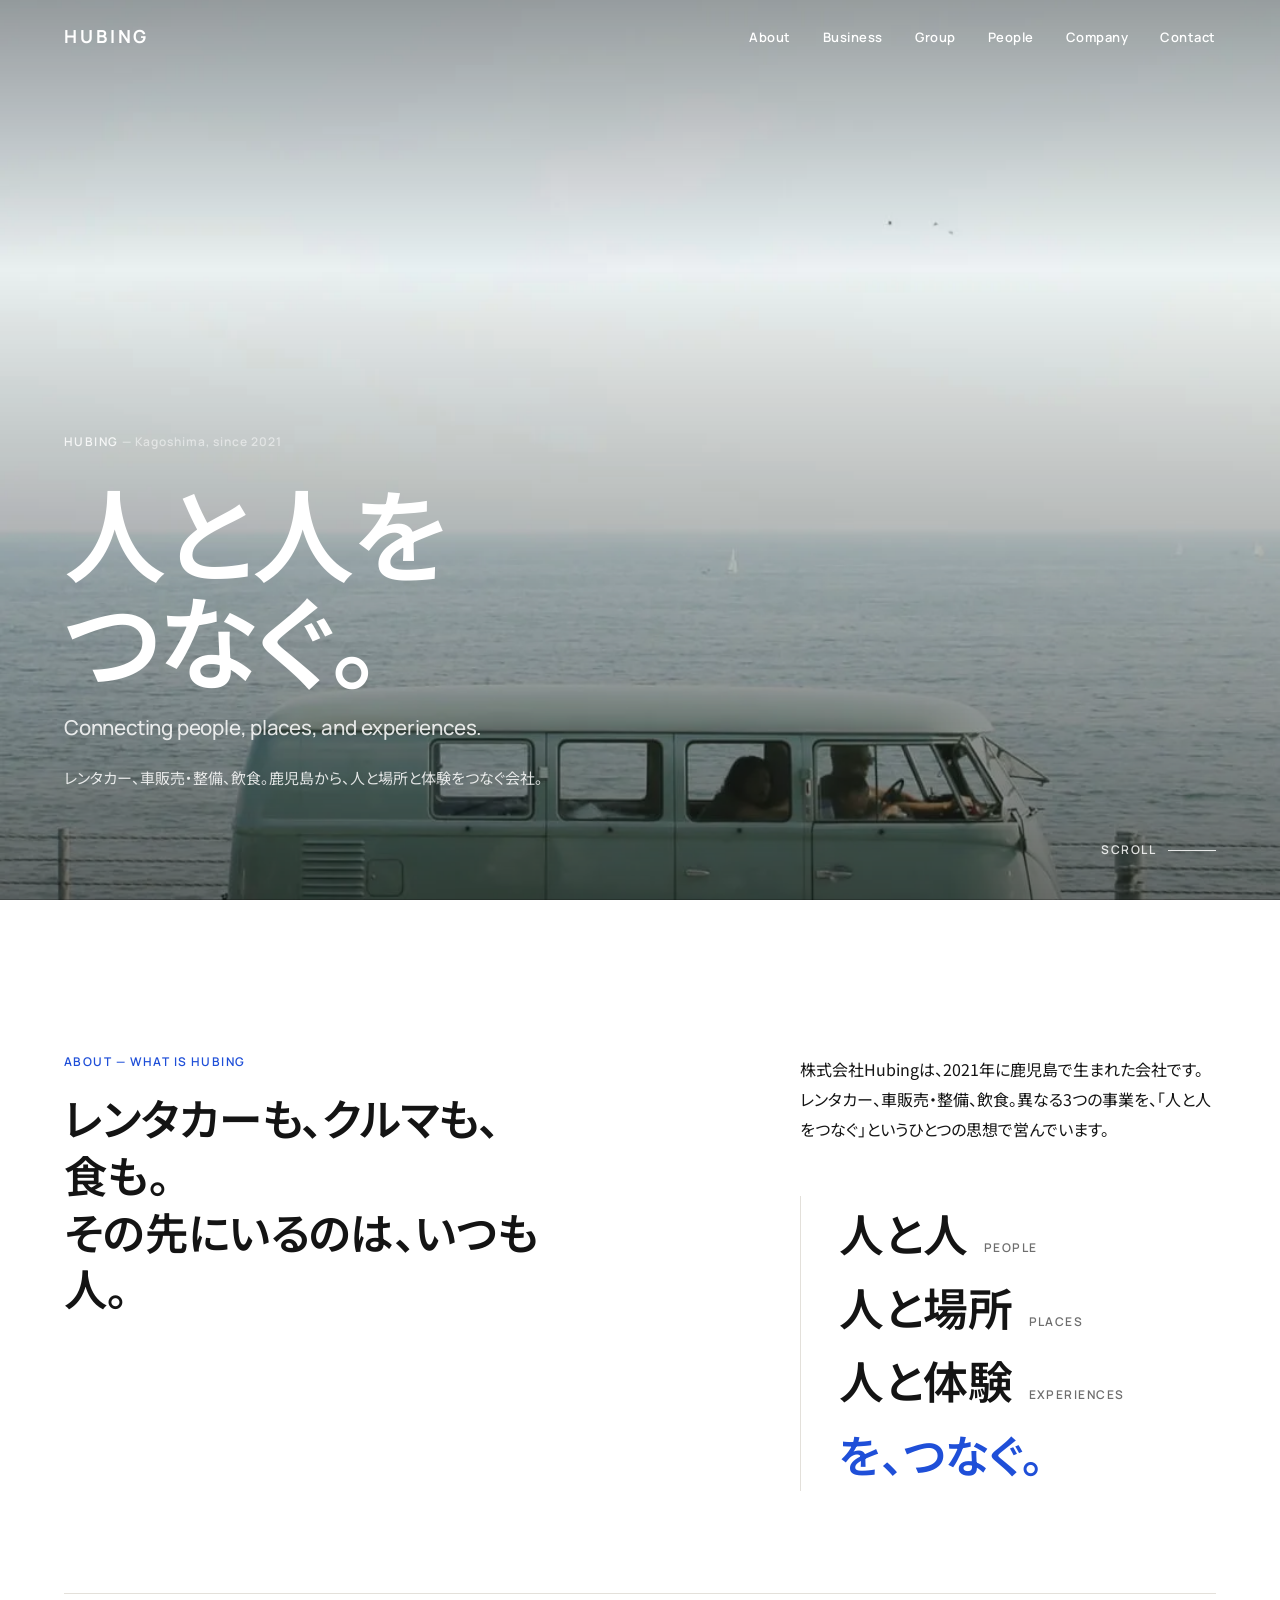
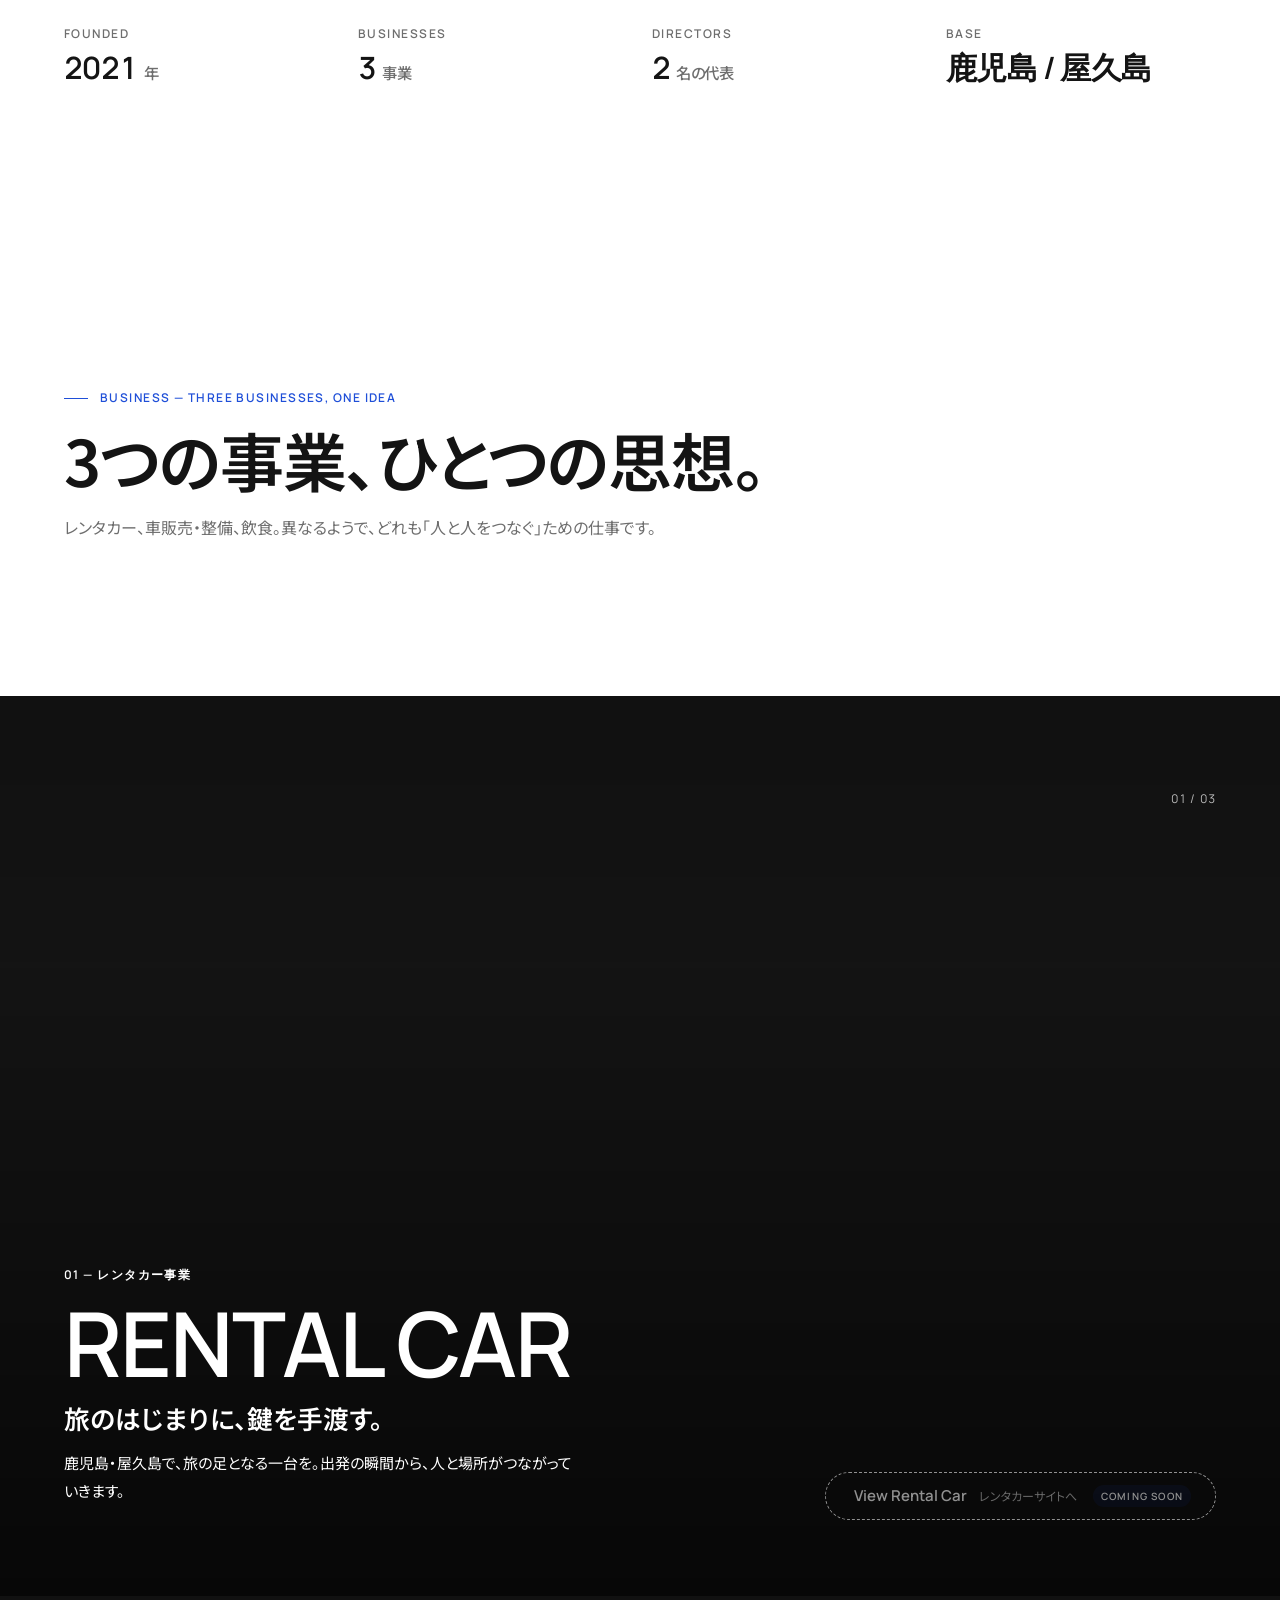
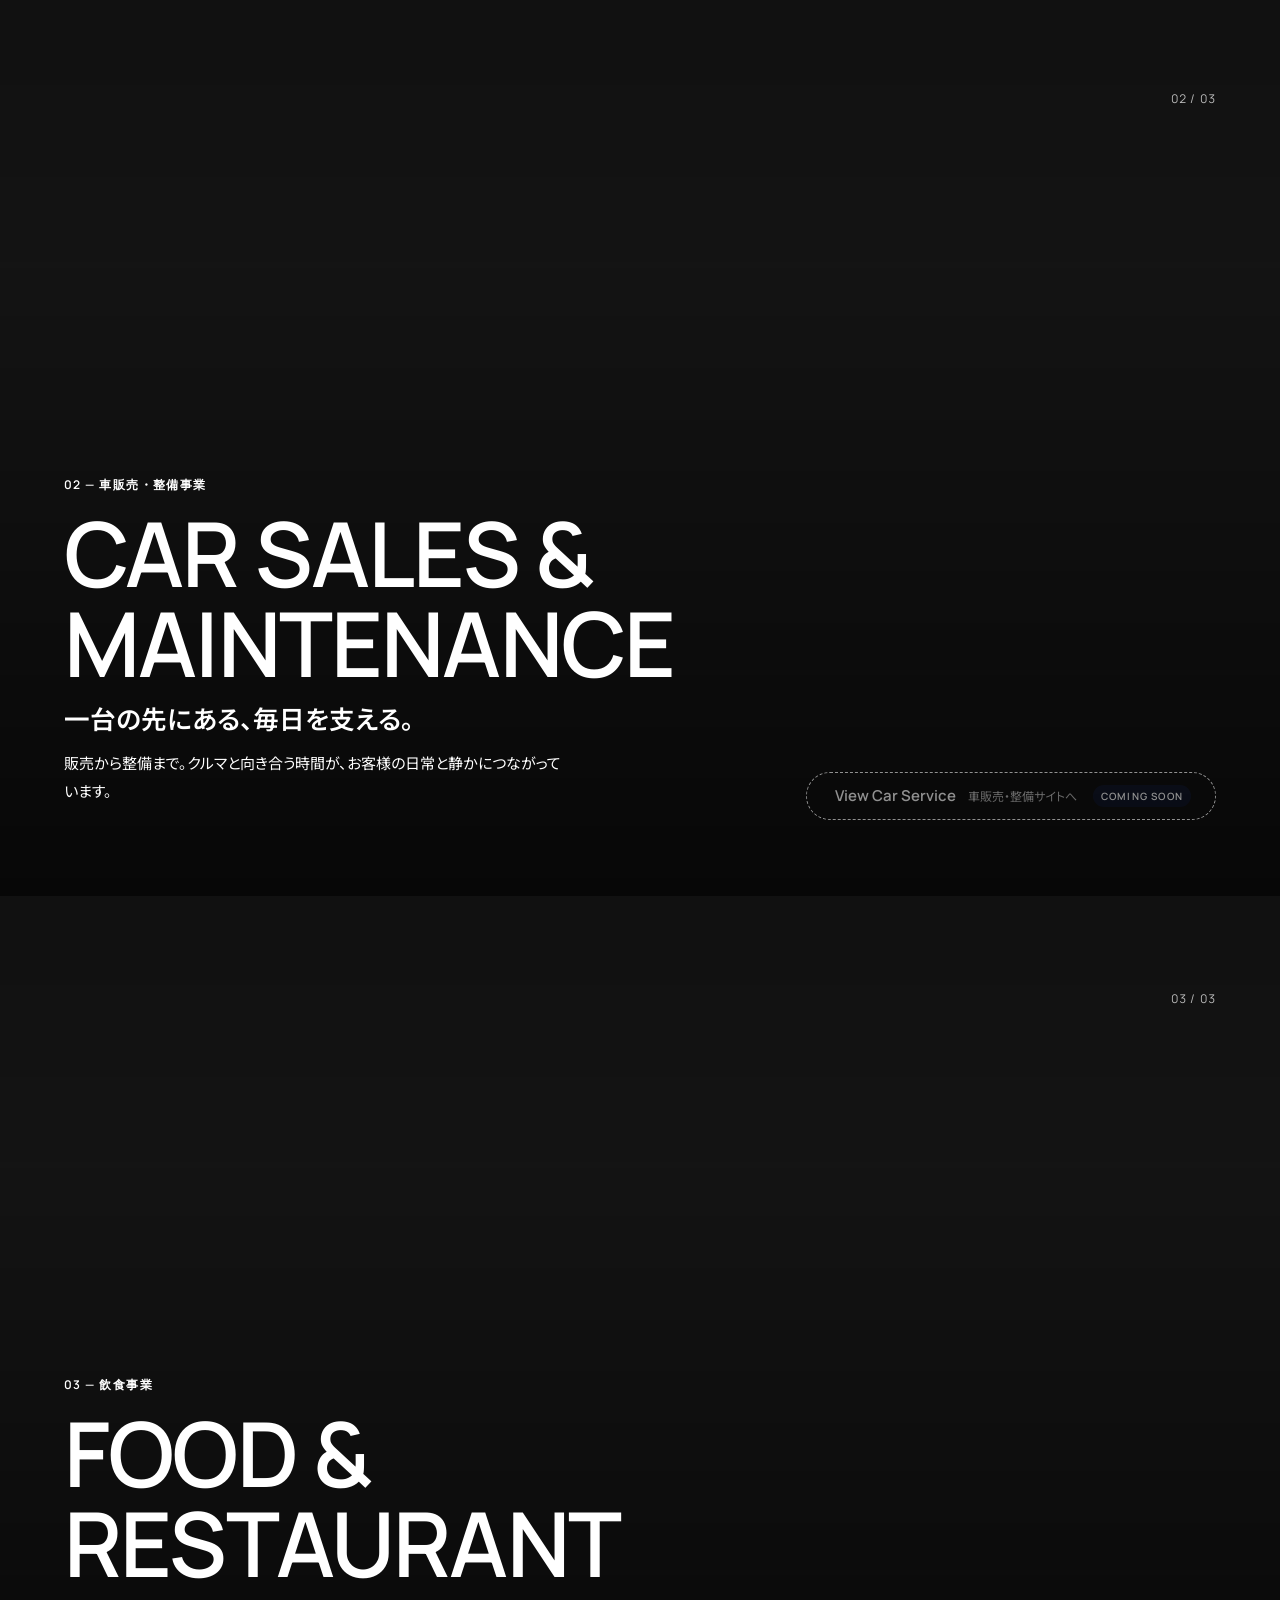
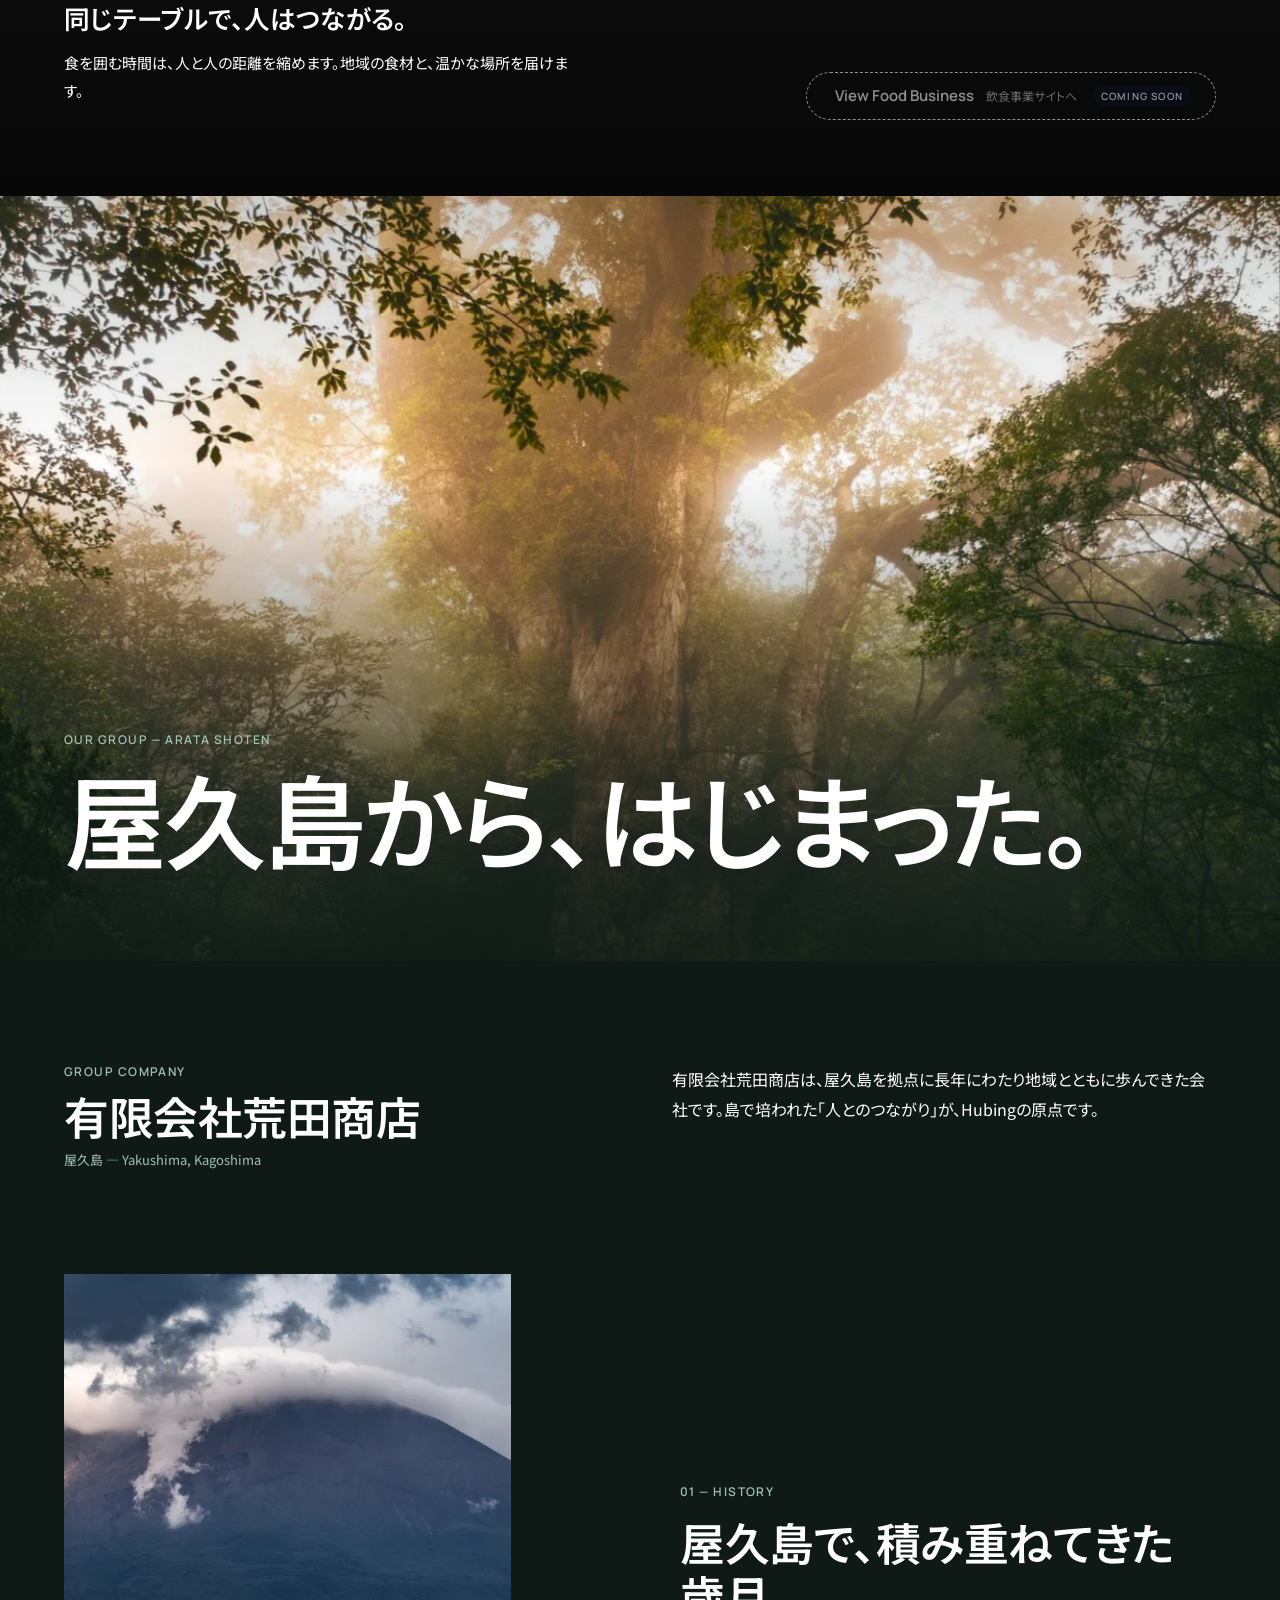
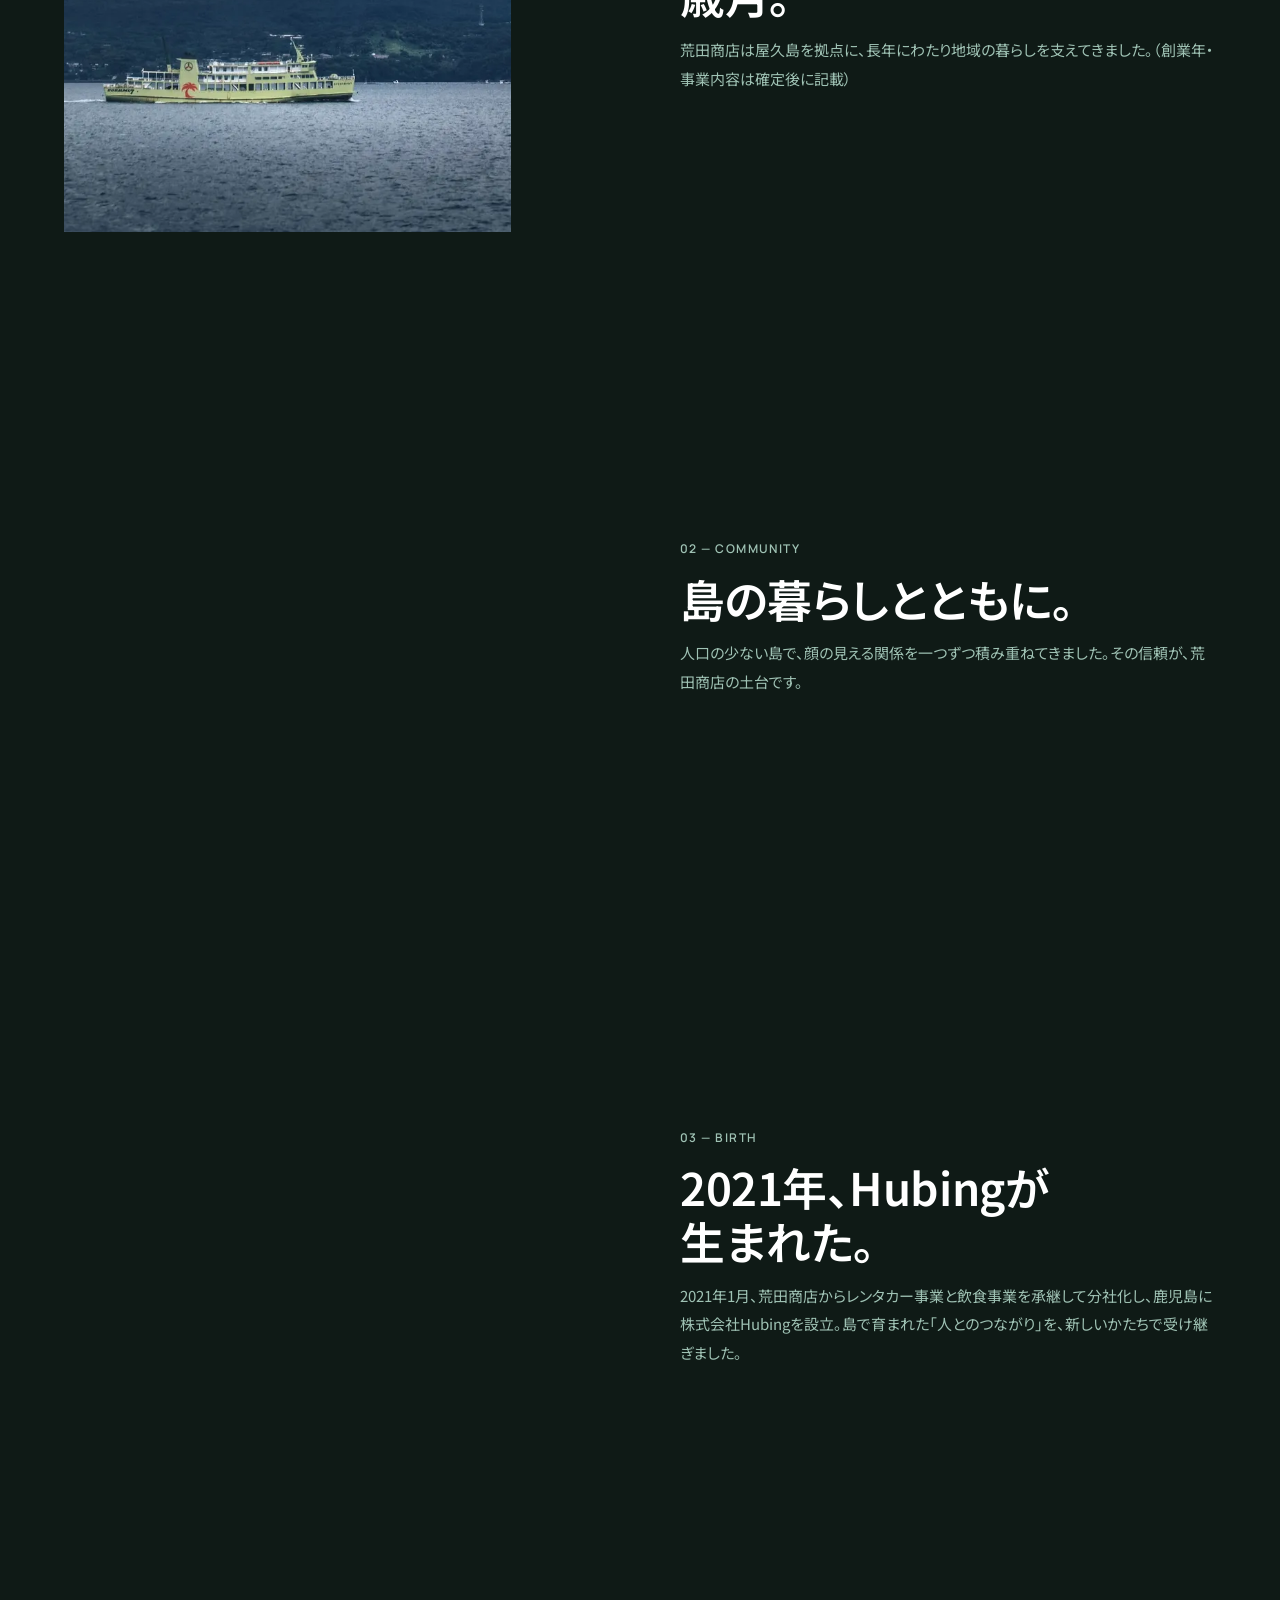
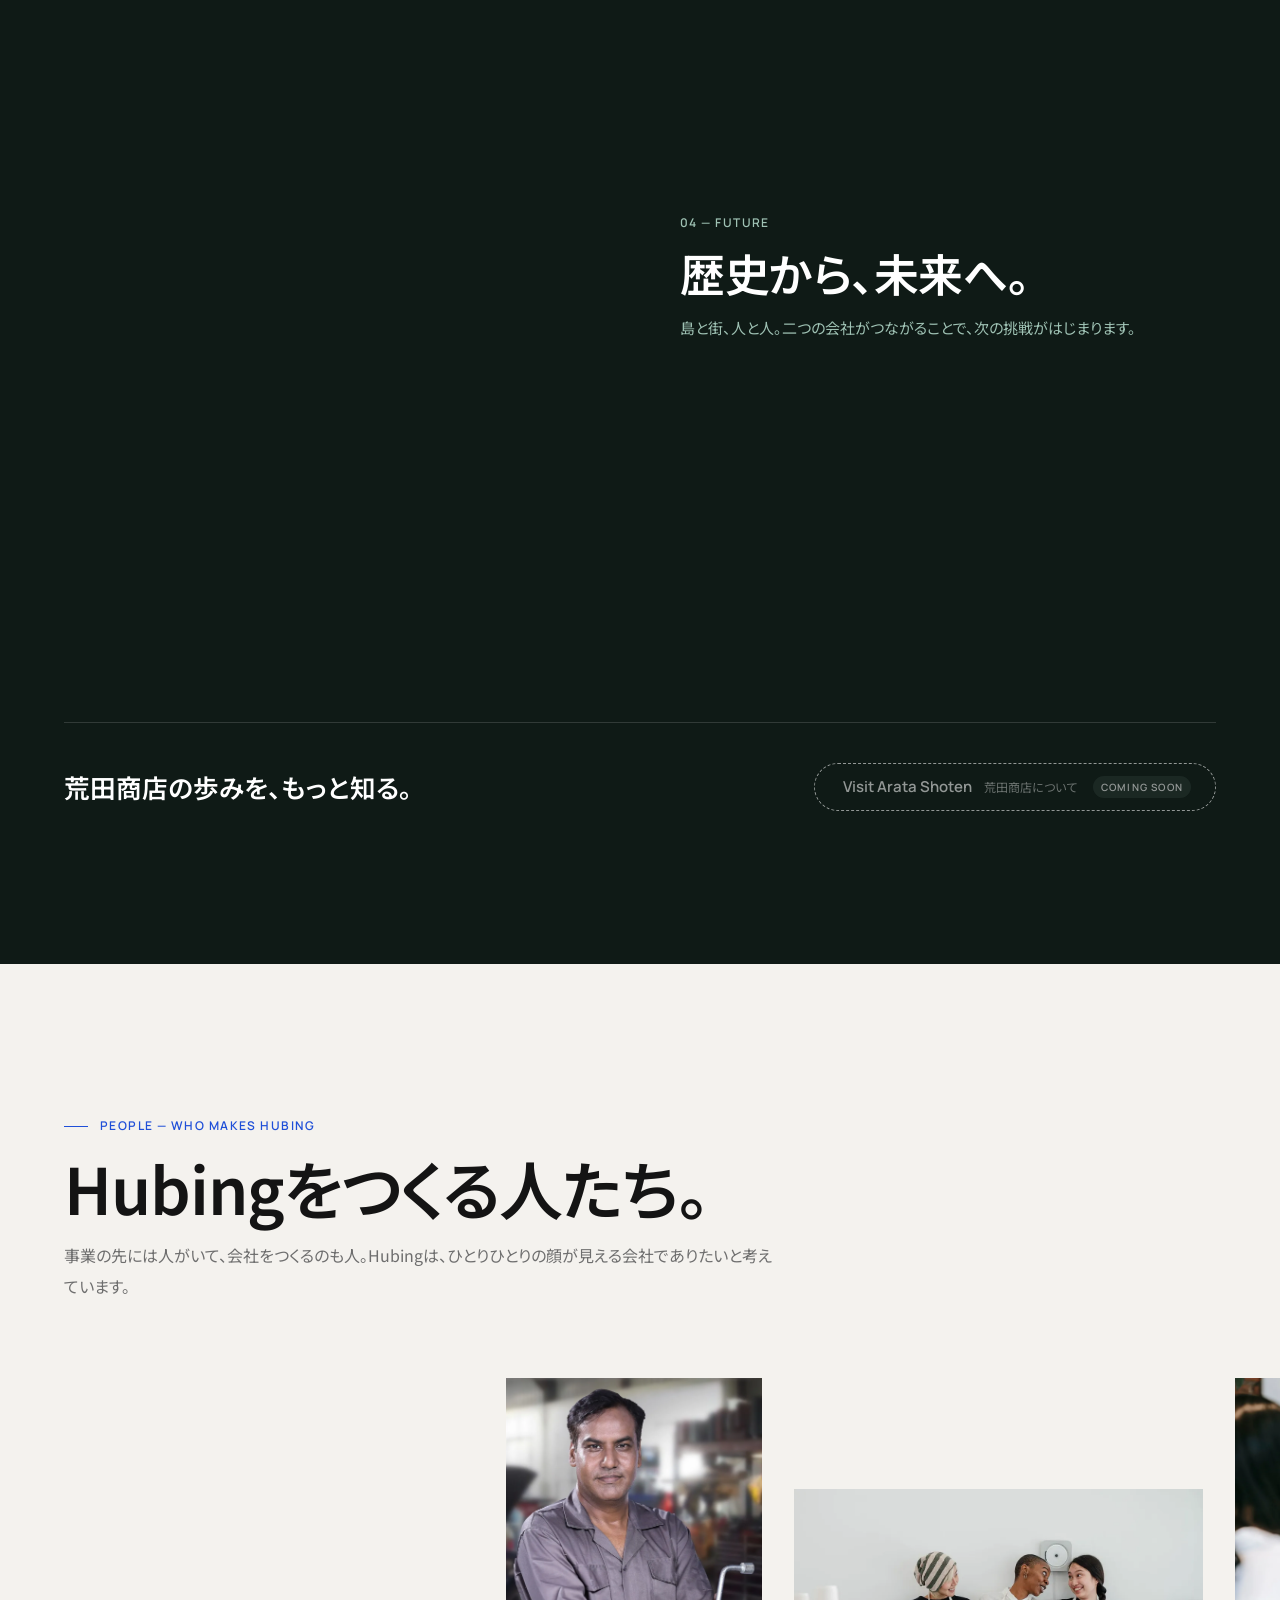
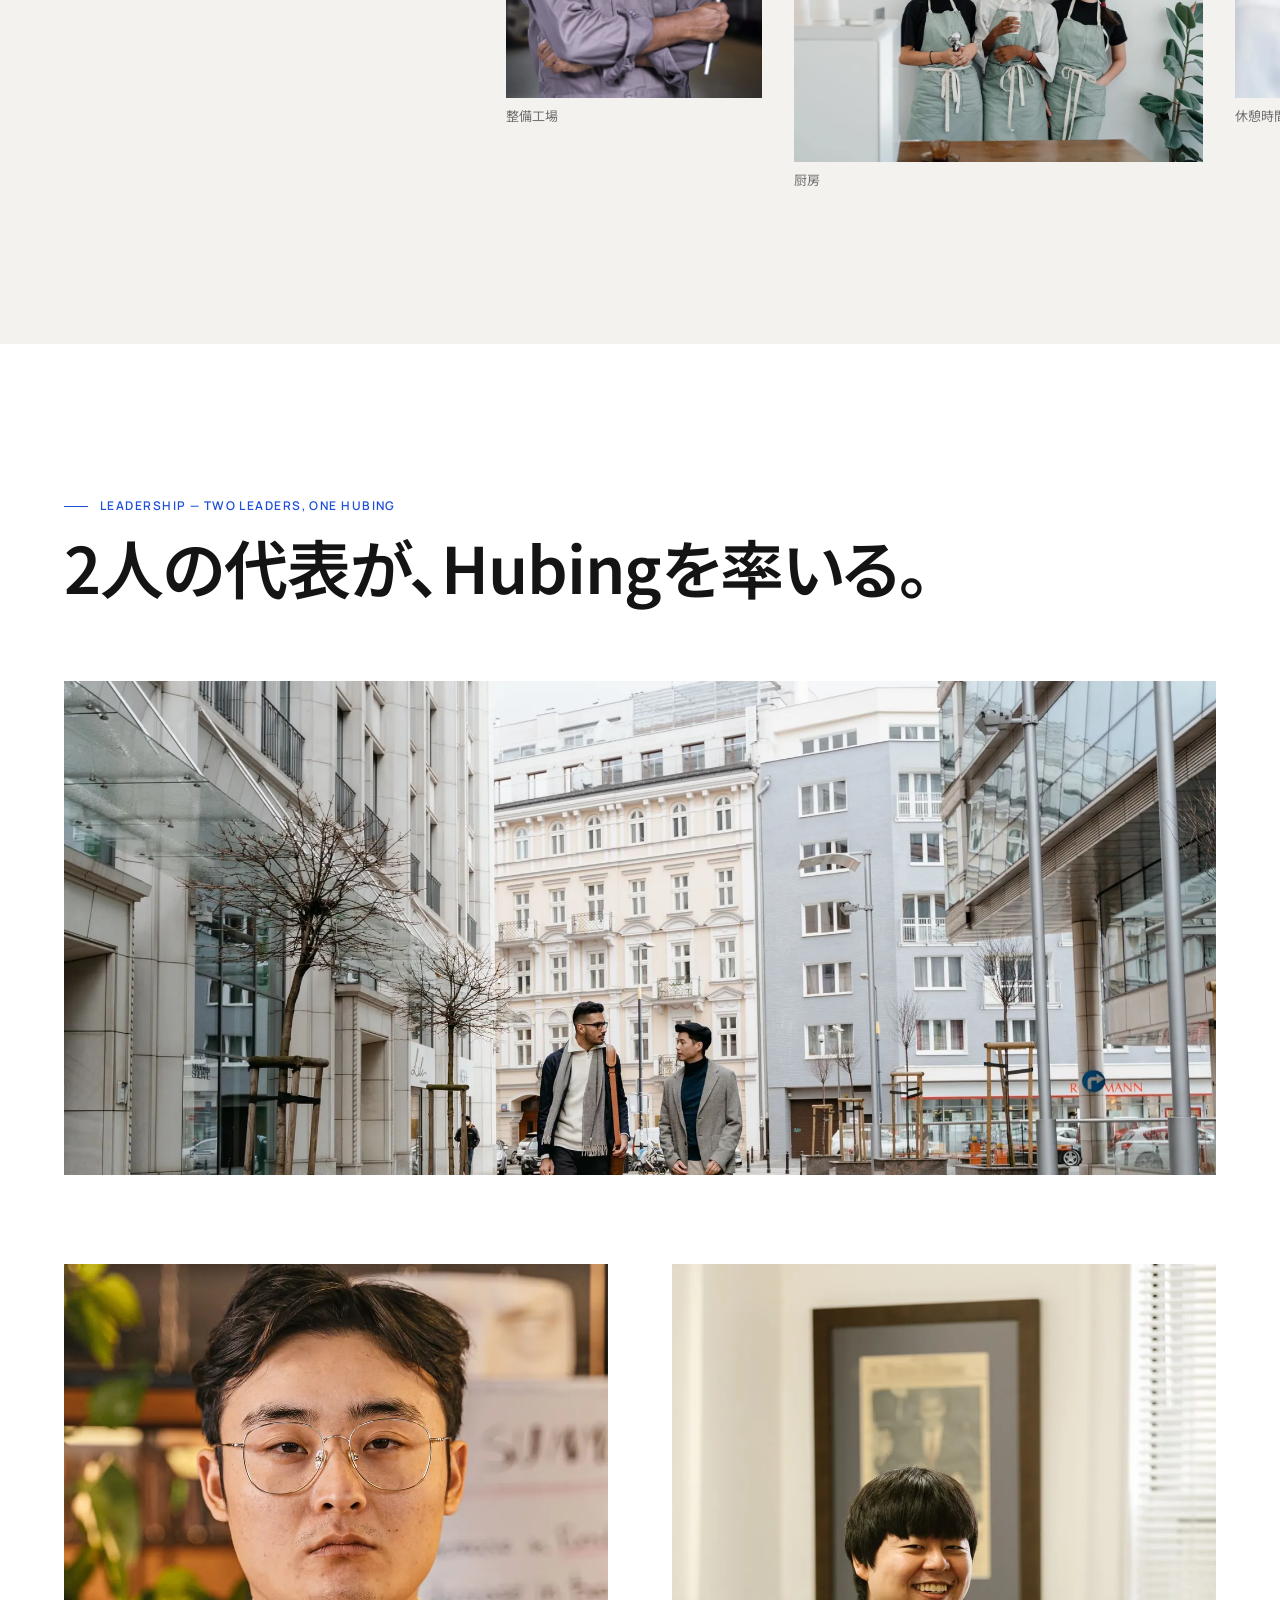
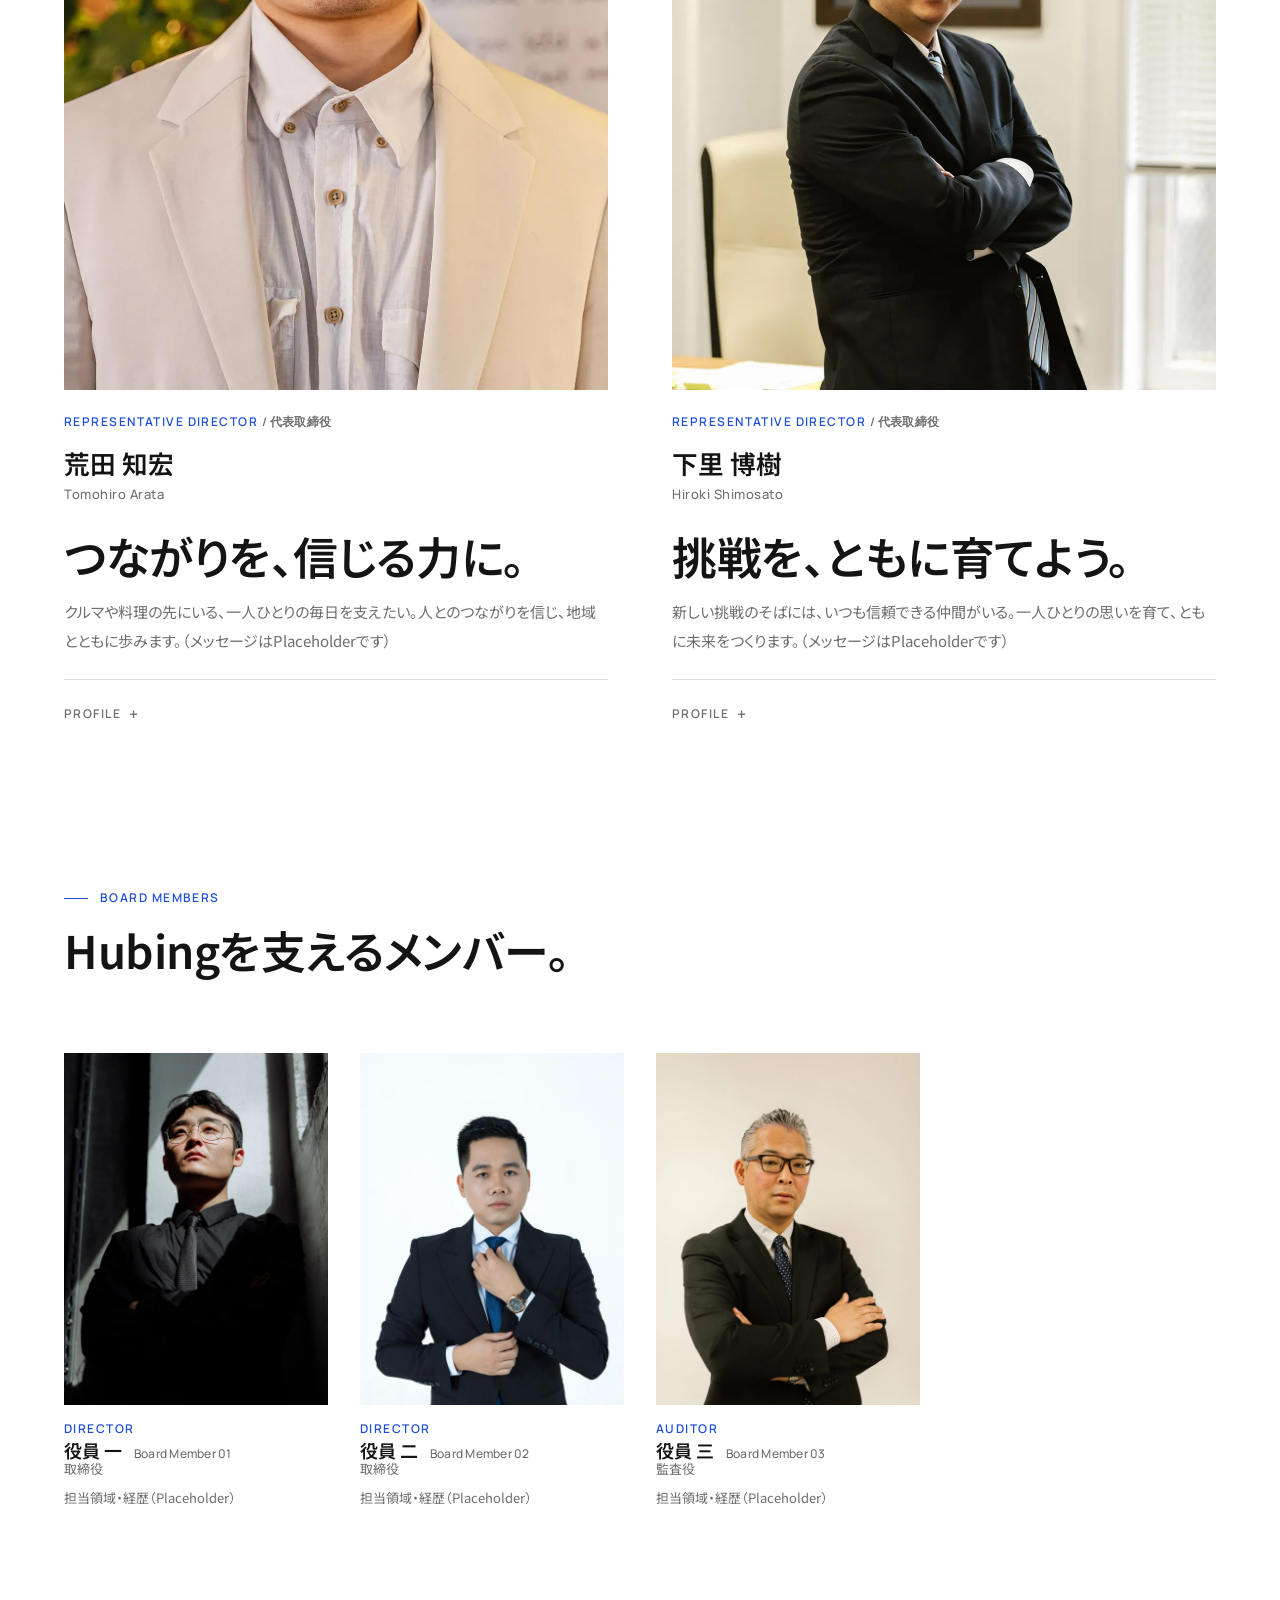
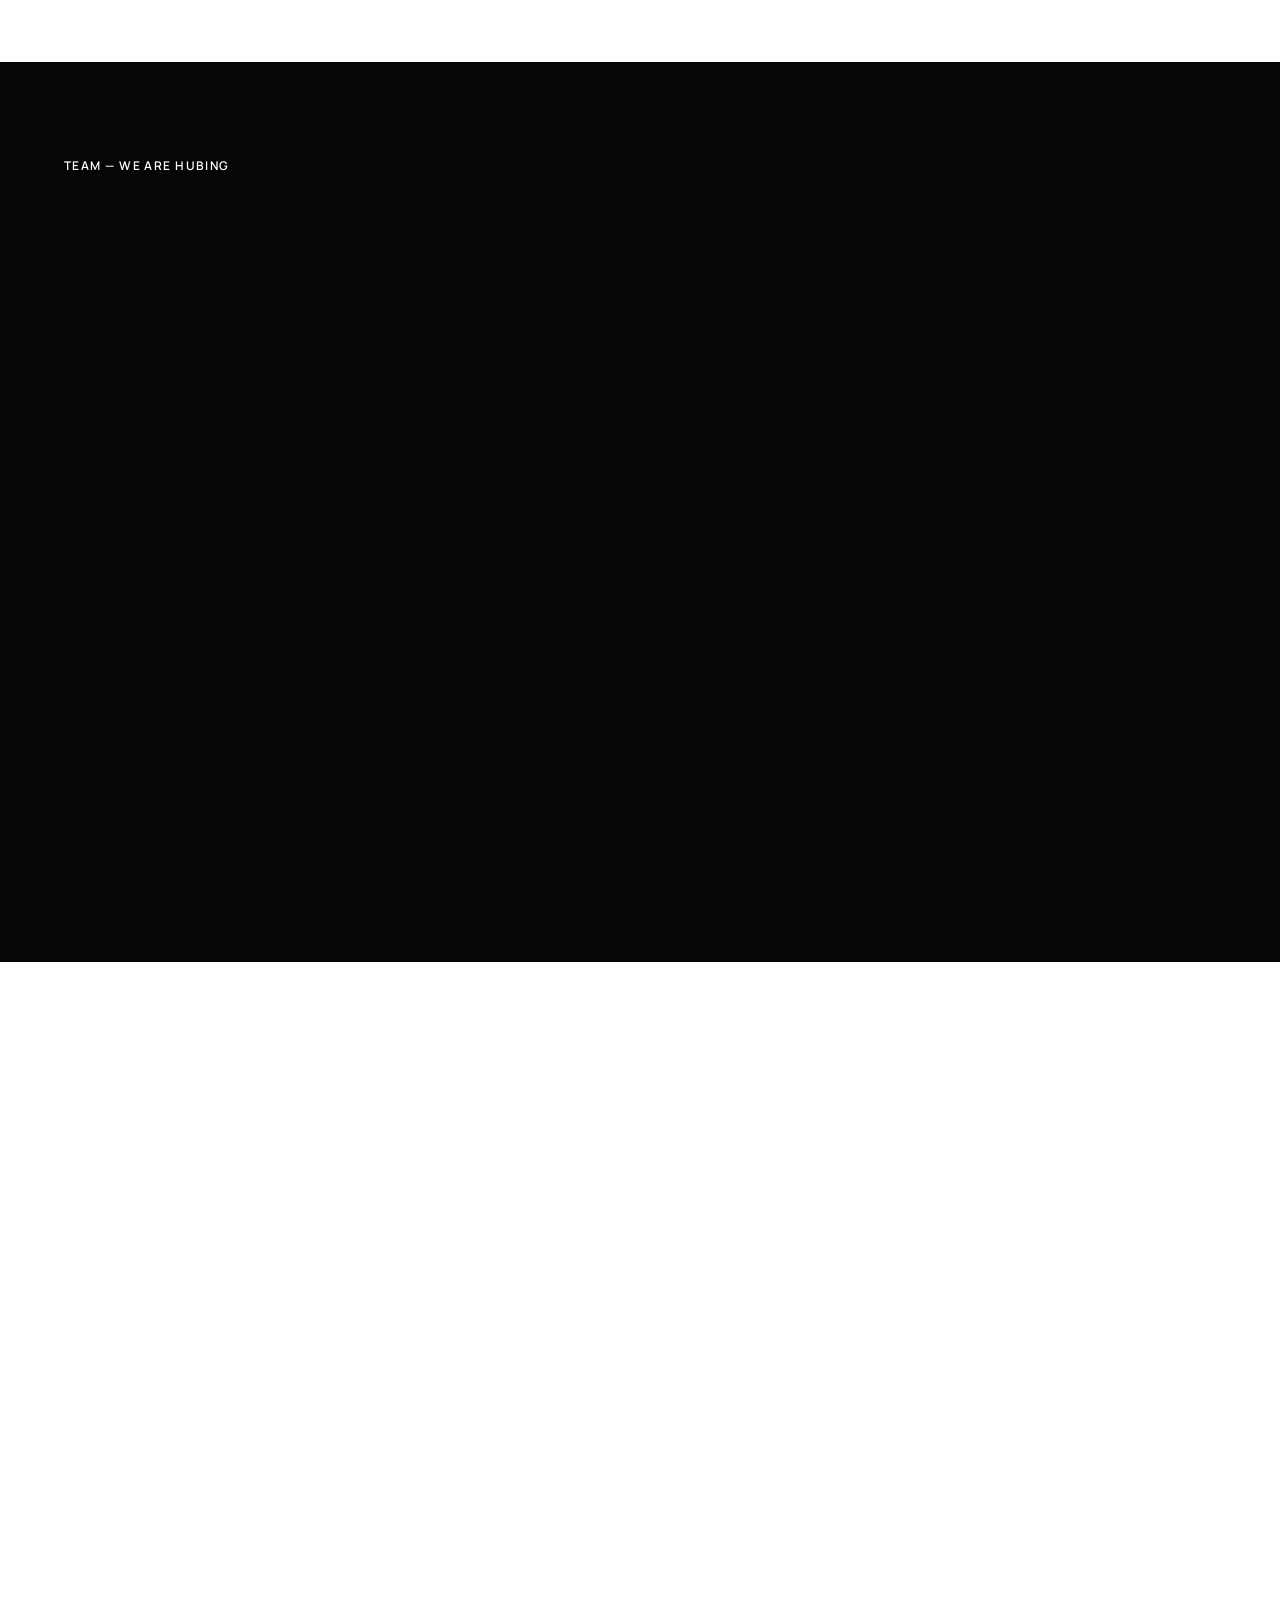
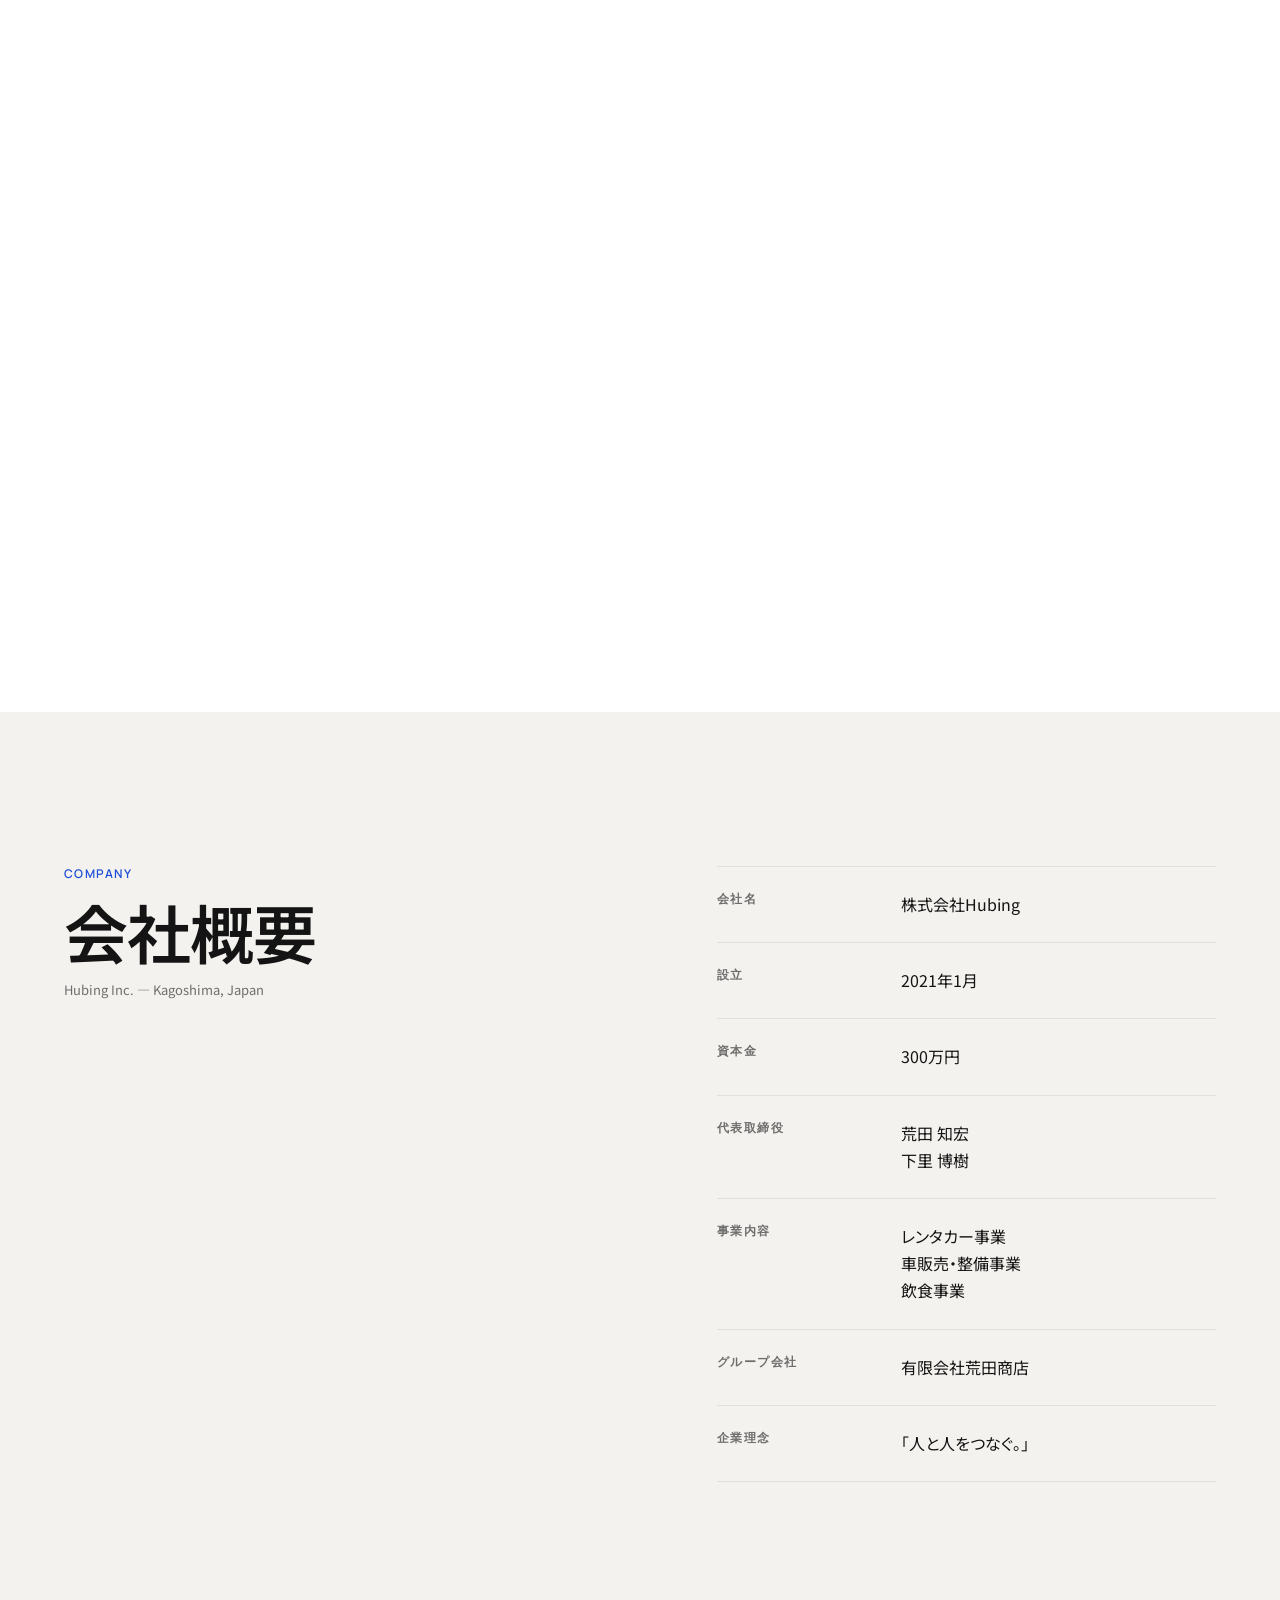
==== index.html @ 8c046caf "Demo build 2026-10-15" ====
<!DOCTYPE html><html lang="ja"> <head><meta charset="utf-8"><meta name="viewport" content="width=device-width, initial-scale=1, viewport-fit=cover"><link rel="preconnect" href="https://fonts.googleapis.com"><link rel="preconnect" href="https://fonts.gstatic.com" crossorigin><link rel="stylesheet" href="https://fonts.googleapis.com/css2?family=Manrope:wght@400..800&family=Noto+Sans+JP:wght@300..700&display=swap"><title>株式会社Hubing｜人と人をつなぐ。レンタカー・車販売・整備・飲食｜鹿児島</title> <meta name="description" content="株式会社Hubingは「人と人をつなぐ。」を理念に、鹿児島でレンタカー事業・車販売・整備事業・飲食事業を展開する会社です。グループ会社に屋久島の有限会社荒田商店。"> <link rel="canonical" href="https://hubing.jp/"> <meta name="robots" content="noindex, nofollow"> <meta property="og:type" content="website"> <meta property="og:site_name" content="株式会社Hubing"> <meta property="og:title" content="株式会社Hubing｜人と人をつなぐ。レンタカー・車販売・整備・飲食｜鹿児島"> <meta property="og:description" content="株式会社Hubingは「人と人をつなぐ。」を理念に、鹿児島でレンタカー事業・車販売・整備事業・飲食事業を展開する会社です。グループ会社に屋久島の有限会社荒田商店。"> <meta property="og:url" content="https://hubing.jp/"> <meta property="og:image" content="https://hubing.jp/og/og-default.jpg"> <meta property="og:image:width" content="1200"> <meta property="og:image:height" content="630"> <meta property="og:locale" content="ja_JP"> <meta name="twitter:card" content="summary_large_image"> <meta name="twitter:title" content="株式会社Hubing｜人と人をつなぐ。レンタカー・車販売・整備・飲食｜鹿児島"> <meta name="twitter:description" content="株式会社Hubingは「人と人をつなぐ。」を理念に、鹿児島でレンタカー事業・車販売・整備事業・飲食事業を展開する会社です。グループ会社に屋久島の有限会社荒田商店。"> <meta name="twitter:image" content="https://hubing.jp/og/og-default.jpg"> <link rel="icon" href="./favicon.svg" type="image/svg+xml"> <link rel="icon" href="./favicon-32.png" type="image/png" sizes="32x32"> <link rel="apple-touch-icon" href="./apple-touch-icon.png"> <meta name="theme-color" content="#141414"><script type="application/ld+json">{"@context":"https://schema.org","@type":"Organization","name":"株式会社Hubing","alternateName":"Hubing Inc.","url":"https://hubing.jp/","logo":"https://hubing.jp/apple-touch-icon.png","image":"https://hubing.jp/og/og-default.jpg","slogan":"人と人をつなぐ。","foundingDate":"2021-01","founder":[{"@type":"Person","name":"荒田 知宏","jobTitle":"代表取締役"},{"@type":"Person","name":"下里 博樹","jobTitle":"代表取締役"}]}</script><script type="application/ld+json">{"@context":"https://schema.org","@type":"WebSite","name":"株式会社Hubing","url":"https://hubing.jp/","inLanguage":"ja"}</script><script>document.documentElement.classList.add('js');</script><link rel="stylesheet" href="./assets/BaseLayout.BBFP4-Il.css"><link rel="stylesheet" href="./assets/index._hzsJ2km.css"></head> <body> <a href="#main" class="skip-link">本文へスキップ</a> <header class="header" data-header data-astro-cid-isef26zo> <div class="header__inner container" data-astro-cid-isef26zo> <a href="#top" class="header__logo t-en" aria-label="株式会社Hubing トップへ" data-astro-cid-isef26zo>HUBING</a> <nav class="header__nav" aria-label="ページ内ナビゲーション" data-astro-cid-isef26zo> <ul class="header__list" data-astro-cid-isef26zo> <li data-astro-cid-isef26zo><a href="#about" class="header__link t-en" data-astro-cid-isef26zo>About</a></li><li data-astro-cid-isef26zo><a href="#business" class="header__link t-en" data-astro-cid-isef26zo>Business</a></li><li data-astro-cid-isef26zo><a href="#group" class="header__link t-en" data-astro-cid-isef26zo>Group</a></li><li data-astro-cid-isef26zo><a href="#people" class="header__link t-en" data-astro-cid-isef26zo>People</a></li><li data-astro-cid-isef26zo><a href="#company" class="header__link t-en" data-astro-cid-isef26zo>Company</a></li><li data-astro-cid-isef26zo><a href="#hub" class="header__link t-en" data-astro-cid-isef26zo>Contact</a></li> </ul> </nav> <button class="header__menu" type="button" data-menu-button aria-expanded="false" aria-controls="mobile-menu" data-astro-cid-isef26zo> <span class="header__menu-label t-en" data-menu-label data-astro-cid-isef26zo>Menu</span> <span class="header__menu-icon" aria-hidden="true" data-astro-cid-isef26zo><i data-astro-cid-isef26zo></i><i data-astro-cid-isef26zo></i></span> </button> </div> </header> <div class="menu" id="mobile-menu" data-menu aria-hidden="true" data-astro-cid-imidouvt> <div class="menu__inner container" data-astro-cid-imidouvt> <nav aria-label="メニュー" data-astro-cid-imidouvt> <ol class="menu__list" data-astro-cid-imidouvt> <li data-astro-cid-imidouvt> <a href="#about" class="menu__link" data-astro-cid-imidouvt> <span class="menu__num t-num" data-astro-cid-imidouvt>01</span> <span class="menu__label t-en" data-astro-cid-imidouvt>About</span> <span class="menu__ja" data-astro-cid-imidouvt>Hubingとは</span> </a> </li><li data-astro-cid-imidouvt> <a href="#business" class="menu__link" data-astro-cid-imidouvt> <span class="menu__num t-num" data-astro-cid-imidouvt>02</span> <span class="menu__label t-en" data-astro-cid-imidouvt>Business</span> <span class="menu__ja" data-astro-cid-imidouvt>事業</span> </a> </li><li data-astro-cid-imidouvt> <a href="#group" class="menu__link" data-astro-cid-imidouvt> <span class="menu__num t-num" data-astro-cid-imidouvt>03</span> <span class="menu__label t-en" data-astro-cid-imidouvt>Group</span> <span class="menu__ja" data-astro-cid-imidouvt>グループ</span> </a> </li><li data-astro-cid-imidouvt> <a href="#people" class="menu__link" data-astro-cid-imidouvt> <span class="menu__num t-num" data-astro-cid-imidouvt>04</span> <span class="menu__label t-en" data-astro-cid-imidouvt>People</span> <span class="menu__ja" data-astro-cid-imidouvt>Hubingをつくる人たち</span> </a> </li><li data-astro-cid-imidouvt> <a href="#company" class="menu__link" data-astro-cid-imidouvt> <span class="menu__num t-num" data-astro-cid-imidouvt>05</span> <span class="menu__label t-en" data-astro-cid-imidouvt>Company</span> <span class="menu__ja" data-astro-cid-imidouvt>会社情報</span> </a> </li><li data-astro-cid-imidouvt> <a href="#hub" class="menu__link" data-astro-cid-imidouvt> <span class="menu__num t-num" data-astro-cid-imidouvt>06</span> <span class="menu__label t-en" data-astro-cid-imidouvt>Contact</span> <span class="menu__ja" data-astro-cid-imidouvt>お問い合わせ</span> </a> </li> </ol> </nav> <div class="menu__sites" data-astro-cid-imidouvt> <p class="t-label" data-astro-cid-imidouvt>Our Sites</p> <ul class="menu__site-list" data-astro-cid-imidouvt> <li data-astro-cid-imidouvt> <span class="menu__site is-soon" data-astro-cid-imidouvt>Rental Car <span class="t-label" data-astro-cid-imidouvt>Coming soon</span></span> </li><li data-astro-cid-imidouvt> <span class="menu__site is-soon" data-astro-cid-imidouvt>Car Sales &amp; Maintenance <span class="t-label" data-astro-cid-imidouvt>Coming soon</span></span> </li><li data-astro-cid-imidouvt> <span class="menu__site is-soon" data-astro-cid-imidouvt>Food &amp; Restaurant <span class="t-label" data-astro-cid-imidouvt>Coming soon</span></span> </li><li data-astro-cid-imidouvt> <span class="menu__site is-soon" data-astro-cid-imidouvt>Arata Shoten <span class="t-label" data-astro-cid-imidouvt>Coming soon</span></span> </li> </ul>  </div> </div> </div> <main id="main">  <section class="hero theme-dark" id="top" data-hero data-header-theme="dark" data-section="01" aria-label="Hubingの世界観" data-astro-cid-yodha2z4> <div class="hero__media" data-hero-media data-astro-cid-yodha2z4> <picture>   <source media="(max-width: 767px)" type="image/webp" srcset="./assets/poster-mobile.VL8s9_vM_Z1NxoUU.webp 1080w" sizes="100vw">   <img src="./assets/poster-desktop.woykEaIs_Z1Eo6yC.webp" srcset="./assets/poster-desktop.woykEaIs_1iPSJH.webp 1080w, ./assets/poster-desktop.woykEaIs_Z4QFfM.webp 2048w" sizes="100vw" width="2560" height="1440" alt="鹿児島の道を走るクルマと人々（Placeholder）" loading="eager" decoding="sync" fetchpriority="high"> </picture>  </div> <div class="hero__shade" aria-hidden="true" data-astro-cid-yodha2z4></div> <div class="hero__content container" data-hero-content data-astro-cid-yodha2z4> <p class="hero__label t-label" data-astro-cid-yodha2z4>HUBING<span class="hero__label-sub" data-astro-cid-yodha2z4> — Kagoshima, since 2021</span></p> <h1 class="hero__title t-display" data-astro-cid-yodha2z4> <span class="hero__line" data-astro-cid-yodha2z4><span class="hero__word" data-astro-cid-yodha2z4>人と人を</span></span><span class="hero__line" data-astro-cid-yodha2z4><span class="hero__word" data-astro-cid-yodha2z4>つなぐ。</span></span> </h1> <p class="hero__sub t-en" data-astro-cid-yodha2z4>Connecting people, places, and experiences.</p> <p class="hero__lead" data-astro-cid-yodha2z4>レンタカー、車販売・整備、飲食。鹿児島から、人と場所と体験をつなぐ会社。</p> </div> <a href="#about" class="hero__scroll t-label" aria-label="次のセクションへスクロール" data-astro-cid-yodha2z4> <span data-astro-cid-yodha2z4>Scroll</span><i aria-hidden="true" data-astro-cid-yodha2z4></i> </a> </section> <section id="about" class="section about" data-section="02" data-astro-cid-5gtlsymu> <div class="container" data-astro-cid-5gtlsymu> <div class="about__grid" data-astro-cid-5gtlsymu> <div class="about__head" data-reveal-group="120" data-astro-cid-5gtlsymu> <p class="t-label" data-reveal data-astro-cid-5gtlsymu>About — What is Hubing</p> <h2 class="about__title" data-reveal data-astro-cid-5gtlsymu>レンタカーも、クルマも、食も。<br data-astro-cid-5gtlsymu>その先にいるのは、いつも人。</h2> </div> <div class="about__body" data-astro-cid-5gtlsymu> <p class="t-lead" data-reveal data-astro-cid-5gtlsymu>
株式会社Hubingは、2021年に鹿児島で生まれた会社です。レンタカー、車販売・整備、飲食。異なる3つの事業を、「人と人をつなぐ」というひとつの思想で営んでいます。
</p> <ul class="about__words" data-reveal-group="150" data-astro-cid-5gtlsymu> <li class="about__word" data-reveal data-astro-cid-5gtlsymu> <span class="about__word-ja t-h2" data-astro-cid-5gtlsymu>人と人</span> <span class="about__word-en t-label" data-astro-cid-5gtlsymu>People</span> </li><li class="about__word" data-reveal data-astro-cid-5gtlsymu> <span class="about__word-ja t-h2" data-astro-cid-5gtlsymu>人と場所</span> <span class="about__word-en t-label" data-astro-cid-5gtlsymu>Places</span> </li><li class="about__word" data-reveal data-astro-cid-5gtlsymu> <span class="about__word-ja t-h2" data-astro-cid-5gtlsymu>人と体験</span> <span class="about__word-en t-label" data-astro-cid-5gtlsymu>Experiences</span> </li> <li class="about__word about__word--last" data-reveal data-astro-cid-5gtlsymu> <span class="about__word-ja t-h2" data-astro-cid-5gtlsymu>を、つなぐ。</span> </li> </ul> </div> </div> <ul class="about__facts" data-reveal-group="80" data-astro-cid-5gtlsymu> <li class="about__fact" data-reveal data-astro-cid-5gtlsymu> <span class="t-label about__fact-label" data-astro-cid-5gtlsymu>Founded</span> <span class="about__fact-value" data-astro-cid-5gtlsymu><span class="t-num" data-astro-cid-5gtlsymu>2021</span><span class="about__fact-unit" data-astro-cid-5gtlsymu>年</span></span> </li><li class="about__fact" data-reveal data-astro-cid-5gtlsymu> <span class="t-label about__fact-label" data-astro-cid-5gtlsymu>Businesses</span> <span class="about__fact-value" data-astro-cid-5gtlsymu><span class="t-num" data-astro-cid-5gtlsymu>3</span><span class="about__fact-unit" data-astro-cid-5gtlsymu>事業</span></span> </li><li class="about__fact" data-reveal data-astro-cid-5gtlsymu> <span class="t-label about__fact-label" data-astro-cid-5gtlsymu>Directors</span> <span class="about__fact-value" data-astro-cid-5gtlsymu><span class="t-num" data-astro-cid-5gtlsymu>2</span><span class="about__fact-unit" data-astro-cid-5gtlsymu>名の代表</span></span> </li><li class="about__fact" data-reveal data-astro-cid-5gtlsymu> <span class="t-label about__fact-label" data-astro-cid-5gtlsymu>Base</span> <span class="about__fact-value" data-astro-cid-5gtlsymu><span class="t-num" data-astro-cid-5gtlsymu>鹿児島 / 屋久島</span></span> </li> </ul> </div> </section> <section id="business" class="section section--flush business" data-section="03" data-astro-cid-o5c6obni> <div class="container business__intro" data-astro-cid-o5c6obni> <div class="section-head is-left" data-reveal-group="120" data-astro-cid-6j3riaey> <p class="t-label" data-reveal data-astro-cid-6j3riaey>BUSINESS — Three businesses, one idea</p> <h2 class="t-h1" data-reveal data-astro-cid-6j3riaey>3つの事業、ひとつの思想。</h2> <p class="t-lead t-muted" data-reveal data-astro-cid-6j3riaey>レンタカー、車販売・整備、飲食。異なるようで、どれも「人と人をつなぐ」ための仕事です。</p> </div> </div> <div class="stack" data-astro-cid-o5c6obni> <article class="panel theme-dark" data-business-panel data-header-theme="dark" id="business-rental" data-astro-cid-o5c6obni> <div class="panel__media" data-panel-media data-astro-cid-o5c6obni> <div class="panel__zoom" data-scale-in data-astro-cid-o5c6obni> <picture>   <source media="(max-width: 767px)" type="image/webp" srcset="./assets/rental-portrait.Bgi_Uyg4_1GYyEX.webp 1080w, ./assets/rental-portrait.Bgi_Uyg4_Z8n7p8.webp 1200w" sizes="100vw">   <img src="./assets/rental-landscape.BBapgPVi_Z2bXzgx.webp" srcset="./assets/rental-landscape.BBapgPVi_Z17VjBD.webp 1080w, ./assets/rental-landscape.BBapgPVi_Z1ndkKF.webp 2048w" sizes="100vw" width="2400" height="1350" alt="レンタカーの鍵を手渡すスタッフ（Placeholder）" loading="lazy" decoding="async" fetchpriority="auto"> </picture> </div> </div> <div class="panel__shade" data-panel-shade aria-hidden="true" data-astro-cid-o5c6obni></div> <div class="panel__gradient" aria-hidden="true" data-astro-cid-o5c6obni></div>  <p class="panel__index t-num" aria-hidden="true" data-astro-cid-o5c6obni>01 / 03</p> <div class="panel__content container" data-reveal-group="100" data-astro-cid-o5c6obni> <p class="t-label panel__label" data-reveal data-astro-cid-o5c6obni>01 — レンタカー事業</p> <h3 class="panel__title t-en" data-reveal data-astro-cid-o5c6obni>RENTAL CAR</h3> <p class="panel__headline t-h3" data-reveal data-astro-cid-o5c6obni>旅のはじまりに、鍵を手渡す。</p> <p class="panel__body" data-reveal data-astro-cid-o5c6obni>鹿児島・屋久島で、旅の足となる一台を。出発の瞬間から、人と場所がつながっていきます。</p> <div class="panel__cta" data-reveal data-astro-cid-o5c6obni> <span aria-disabled="true" data-astro-cid-j6ocf6pu="true" class="btn btn--outline is-disabled"> <span class="btn__label t-en" data-astro-cid-j6ocf6pu>View Rental Car</span> <span class="btn__ja" data-astro-cid-j6ocf6pu>レンタカーサイトへ</span><span class="btn__arrow" aria-hidden="true" data-astro-cid-j6ocf6pu>↗</span> <span class="btn__soon t-label" data-astro-cid-j6ocf6pu>Coming soon</span></span> </div> </div> </article><article class="panel theme-dark" data-business-panel data-header-theme="dark" id="business-car-service" data-astro-cid-o5c6obni> <div class="panel__media" data-panel-media data-astro-cid-o5c6obni> <div class="panel__zoom" data-scale-in data-astro-cid-o5c6obni> <picture>   <source media="(max-width: 767px)" type="image/webp" srcset="./assets/car-service-portrait.Dt4mxPyx_ZrioSH.webp 1080w, ./assets/car-service-portrait.Dt4mxPyx_Z2rsWtv.webp 1200w" sizes="100vw">   <img src="./assets/car-service-landscape.C7lh86mr_Z1Ey8Il.webp" srcset="./assets/car-service-landscape.C7lh86mr_ZuGwS4.webp 1080w, ./assets/car-service-landscape.C7lh86mr_155ODw.webp 2048w" sizes="100vw" width="2400" height="1350" alt="整備工場で作業するスタッフ（Placeholder）" loading="lazy" decoding="async" fetchpriority="auto"> </picture> </div> </div> <div class="panel__shade" data-panel-shade aria-hidden="true" data-astro-cid-o5c6obni></div> <div class="panel__gradient" aria-hidden="true" data-astro-cid-o5c6obni></div>  <p class="panel__index t-num" aria-hidden="true" data-astro-cid-o5c6obni>02 / 03</p> <div class="panel__content container" data-reveal-group="100" data-astro-cid-o5c6obni> <p class="t-label panel__label" data-reveal data-astro-cid-o5c6obni>02 — 車販売・整備事業</p> <h3 class="panel__title t-en" data-reveal data-astro-cid-o5c6obni>CAR SALES &amp; MAINTENANCE</h3> <p class="panel__headline t-h3" data-reveal data-astro-cid-o5c6obni>一台の先にある、毎日を支える。</p> <p class="panel__body" data-reveal data-astro-cid-o5c6obni>販売から整備まで。クルマと向き合う時間が、お客様の日常と静かにつながっています。</p> <div class="panel__cta" data-reveal data-astro-cid-o5c6obni> <span aria-disabled="true" data-astro-cid-j6ocf6pu="true" class="btn btn--outline is-disabled"> <span class="btn__label t-en" data-astro-cid-j6ocf6pu>View Car Service</span> <span class="btn__ja" data-astro-cid-j6ocf6pu>車販売・整備サイトへ</span><span class="btn__arrow" aria-hidden="true" data-astro-cid-j6ocf6pu>↗</span> <span class="btn__soon t-label" data-astro-cid-j6ocf6pu>Coming soon</span></span> </div> </div> </article><article class="panel theme-dark" data-business-panel data-header-theme="dark" id="business-food" data-astro-cid-o5c6obni> <div class="panel__media" data-panel-media data-astro-cid-o5c6obni> <div class="panel__zoom" data-scale-in data-astro-cid-o5c6obni> <picture>   <source media="(max-width: 767px)" type="image/webp" srcset="./assets/food-portrait.C2qkL8m-_ZTB2nu.webp 1080w, ./assets/food-portrait.C2qkL8m-_t1ub7.webp 1200w" sizes="100vw">   <img src="./assets/food-landscape.Dvf4pzSr_Z1z6MU6.webp" srcset="./assets/food-landscape.Dvf4pzSr_Z1J8rv.webp 1080w, ./assets/food-landscape.Dvf4pzSr_Z1prHs0.webp 2048w" sizes="100vw" width="2400" height="1350" alt="カウンター越しに料理を渡す笑顔（Placeholder）" loading="lazy" decoding="async" fetchpriority="auto"> </picture> </div> </div> <div class="panel__shade" data-panel-shade aria-hidden="true" data-astro-cid-o5c6obni></div> <div class="panel__gradient" aria-hidden="true" data-astro-cid-o5c6obni></div>  <p class="panel__index t-num" aria-hidden="true" data-astro-cid-o5c6obni>03 / 03</p> <div class="panel__content container" data-reveal-group="100" data-astro-cid-o5c6obni> <p class="t-label panel__label" data-reveal data-astro-cid-o5c6obni>03 — 飲食事業</p> <h3 class="panel__title t-en" data-reveal data-astro-cid-o5c6obni>FOOD &amp; RESTAURANT</h3> <p class="panel__headline t-h3" data-reveal data-astro-cid-o5c6obni>同じテーブルで、人はつながる。</p> <p class="panel__body" data-reveal data-astro-cid-o5c6obni>食を囲む時間は、人と人の距離を縮めます。地域の食材と、温かな場所を届けます。</p> <div class="panel__cta" data-reveal data-astro-cid-o5c6obni> <span aria-disabled="true" data-astro-cid-j6ocf6pu="true" class="btn btn--outline is-disabled"> <span class="btn__label t-en" data-astro-cid-j6ocf6pu>View Food Business</span> <span class="btn__ja" data-astro-cid-j6ocf6pu>飲食事業サイトへ</span><span class="btn__arrow" aria-hidden="true" data-astro-cid-j6ocf6pu>↗</span> <span class="btn__soon t-label" data-astro-cid-j6ocf6pu>Coming soon</span></span> </div> </div> </article> </div> </section> <section id="group" class="section section--flush theme-green group" data-section="04" data-astro-cid-vgqvhazx> <div class="group__hero" data-group-hero data-header-theme="dark" data-astro-cid-vgqvhazx> <div class="group__hero-media" data-parallax data-astro-cid-vgqvhazx>  <picture> <source srcset="./assets/yakushima-wide.CUGR0n9W_1nS3yz.webp 1080w, ./assets/yakushima-wide.CUGR0n9W_2aA3vN.webp 2048w" type="image/webp" sizes="100vw">  <img src="./assets/yakushima-wide.CUGR0n9W_1iQrLp.webp" srcset="./assets/yakushima-wide.CUGR0n9W_1nS3yz.webp 1080w, ./assets/yakushima-wide.CUGR0n9W_2aA3vN.webp 2048w" alt="屋久島の森と海（Placeholder）" sizes="100vw" loading="lazy" decoding="async" fetchpriority="auto" width="2560" height="1100"> </picture> </div> <div class="group__hero-shade" aria-hidden="true" data-astro-cid-vgqvhazx></div> <div class="group__hero-content container" data-reveal-group="120" data-astro-cid-vgqvhazx> <p class="t-label" data-reveal data-astro-cid-vgqvhazx>OUR GROUP — ARATA SHOTEN</p> <h2 class="t-display" data-reveal data-astro-cid-vgqvhazx>屋久島から、はじまった。</h2> </div> </div> <div class="container group__body" data-astro-cid-vgqvhazx> <div class="group__intro" data-astro-cid-vgqvhazx> <div class="group__intro-name" data-reveal-group="100" data-astro-cid-vgqvhazx> <p class="t-label" data-reveal data-astro-cid-vgqvhazx>Group Company</p> <p class="t-h2" data-reveal data-astro-cid-vgqvhazx>有限会社荒田商店</p> <p class="t-caption" data-reveal data-astro-cid-vgqvhazx>屋久島 — Yakushima, Kagoshima</p> </div> <p class="t-lead group__intro-text" data-reveal data-astro-cid-vgqvhazx>有限会社荒田商店は、屋久島を拠点に長年にわたり地域とともに歩んできた会社です。島で培われた「人とのつながり」が、Hubingの原点です。</p> </div> <div class="story" data-astro-cid-vgqvhazx> <div class="story__media" aria-hidden="true" data-astro-cid-vgqvhazx> <div class="story__sticky" data-astro-cid-vgqvhazx> <div class="story__image" data-story-image="0" data-astro-cid-vgqvhazx>  <picture> <source srcset="./assets/story-history.CgAmVCVR_Z2dY0Tm.webp 1080w, ./assets/story-history.CgAmVCVR_Z26jgsh.webp 1600w" type="image/webp" sizes="(min-width: 1024px) 40vw, 100vw">  <img src="./assets/story-history.CgAmVCVR_Z26jgsh.webp" srcset="./assets/story-history.CgAmVCVR_Z2dY0Tm.webp 1080w, ./assets/story-history.CgAmVCVR_Z26jgsh.webp 1600w" alt sizes="(min-width: 1024px) 40vw, 100vw" loading="lazy" decoding="async" fetchpriority="auto" width="1600" height="1200"> </picture> </div><div class="story__image" data-story-image="1" data-astro-cid-vgqvhazx>  <picture> <source srcset="./assets/story-community.BJlO9Awa_ZFE8B9.webp 1080w, ./assets/story-community.BJlO9Awa_Z28DCm2.webp 1600w" type="image/webp" sizes="(min-width: 1024px) 40vw, 100vw">  <img src="./assets/story-community.BJlO9Awa_Z28DCm2.webp" srcset="./assets/story-community.BJlO9Awa_ZFE8B9.webp 1080w, ./assets/story-community.BJlO9Awa_Z28DCm2.webp 1600w" alt sizes="(min-width: 1024px) 40vw, 100vw" loading="lazy" decoding="async" fetchpriority="auto" width="1600" height="1200"> </picture> </div><div class="story__image" data-story-image="2" data-astro-cid-vgqvhazx>  <picture> <source srcset="./assets/story-birth.BtY4Lhao_5gmoS.webp 1080w, ./assets/story-birth.BtY4Lhao_1hyk5A.webp 1600w" type="image/webp" sizes="(min-width: 1024px) 40vw, 100vw">  <img src="./assets/story-birth.BtY4Lhao_1hyk5A.webp" srcset="./assets/story-birth.BtY4Lhao_5gmoS.webp 1080w, ./assets/story-birth.BtY4Lhao_1hyk5A.webp 1600w" alt sizes="(min-width: 1024px) 40vw, 100vw" loading="lazy" decoding="async" fetchpriority="auto" width="1600" height="1200"> </picture> </div><div class="story__image" data-story-image="3" data-astro-cid-vgqvhazx>  <picture> <source srcset="./assets/story-future.-4wxQEvw_21AVON.webp 1080w, ./assets/story-future.-4wxQEvw_DJIXs.webp 1600w" type="image/webp" sizes="(min-width: 1024px) 40vw, 100vw">  <img src="./assets/story-future.-4wxQEvw_DJIXs.webp" srcset="./assets/story-future.-4wxQEvw_21AVON.webp 1080w, ./assets/story-future.-4wxQEvw_DJIXs.webp 1600w" alt sizes="(min-width: 1024px) 40vw, 100vw" loading="lazy" decoding="async" fetchpriority="auto" width="1600" height="1200"> </picture> </div> </div> </div> <ol class="story__steps" data-astro-cid-vgqvhazx> <li class="story__step" data-story-step="0" data-reveal data-astro-cid-vgqvhazx> <div class="story__step-image photo photo--3x2" data-scale-in data-astro-cid-vgqvhazx>  <picture> <source srcset="./assets/story-history.CgAmVCVR_Z2dY0Tm.webp 1080w, ./assets/story-history.CgAmVCVR_Z26jgsh.webp 1600w" type="image/webp" sizes="100vw">  <img src="./assets/story-history.CgAmVCVR_Z26jgsh.webp" srcset="./assets/story-history.CgAmVCVR_Z2dY0Tm.webp 1080w, ./assets/story-history.CgAmVCVR_Z26jgsh.webp 1600w" alt="荒田商店の店舗（Placeholder）" sizes="100vw" loading="lazy" decoding="async" fetchpriority="auto" width="1600" height="1200"> </picture> </div> <p class="t-label story__step-label" data-astro-cid-vgqvhazx>01 — HISTORY</p> <h3 class="t-h2" data-astro-cid-vgqvhazx>屋久島で、積み重ねてきた歳月。</h3> <p class="t-body t-muted" data-astro-cid-vgqvhazx>荒田商店は屋久島を拠点に、長年にわたり地域の暮らしを支えてきました。（創業年・事業内容は確定後に記載）</p> </li><li class="story__step" data-story-step="1" data-reveal data-astro-cid-vgqvhazx> <div class="story__step-image photo photo--3x2" data-scale-in data-astro-cid-vgqvhazx>  <picture> <source srcset="./assets/story-community.BJlO9Awa_ZFE8B9.webp 1080w, ./assets/story-community.BJlO9Awa_Z28DCm2.webp 1600w" type="image/webp" sizes="100vw">  <img src="./assets/story-community.BJlO9Awa_Z28DCm2.webp" srcset="./assets/story-community.BJlO9Awa_ZFE8B9.webp 1080w, ./assets/story-community.BJlO9Awa_Z28DCm2.webp 1600w" alt="屋久島の港と人々（Placeholder）" sizes="100vw" loading="lazy" decoding="async" fetchpriority="auto" width="1600" height="1200"> </picture> </div> <p class="t-label story__step-label" data-astro-cid-vgqvhazx>02 — COMMUNITY</p> <h3 class="t-h2" data-astro-cid-vgqvhazx>島の暮らしとともに。</h3> <p class="t-body t-muted" data-astro-cid-vgqvhazx>人口の少ない島で、顔の見える関係を一つずつ積み重ねてきました。その信頼が、荒田商店の土台です。</p> </li><li class="story__step" data-story-step="2" data-reveal data-astro-cid-vgqvhazx> <div class="story__step-image photo photo--3x2" data-scale-in data-astro-cid-vgqvhazx>  <picture> <source srcset="./assets/story-birth.BtY4Lhao_5gmoS.webp 1080w, ./assets/story-birth.BtY4Lhao_1hyk5A.webp 1600w" type="image/webp" sizes="100vw">  <img src="./assets/story-birth.BtY4Lhao_1hyk5A.webp" srcset="./assets/story-birth.BtY4Lhao_5gmoS.webp 1080w, ./assets/story-birth.BtY4Lhao_1hyk5A.webp 1600w" alt="Hubing設立当時の写真（Placeholder）" sizes="100vw" loading="lazy" decoding="async" fetchpriority="auto" width="1600" height="1200"> </picture> </div> <p class="t-label story__step-label" data-astro-cid-vgqvhazx>03 — BIRTH</p> <h3 class="t-h2" data-astro-cid-vgqvhazx>2021年、Hubingが生まれた。</h3> <p class="t-body t-muted" data-astro-cid-vgqvhazx>2021年1月、荒田商店からレンタカー事業と飲食事業を承継して分社化し、鹿児島に株式会社Hubingを設立。島で育まれた「人とのつながり」を、新しいかたちで受け継ぎました。</p> </li><li class="story__step" data-story-step="3" data-reveal data-astro-cid-vgqvhazx> <div class="story__step-image photo photo--3x2" data-scale-in data-astro-cid-vgqvhazx>  <picture> <source srcset="./assets/story-future.-4wxQEvw_21AVON.webp 1080w, ./assets/story-future.-4wxQEvw_DJIXs.webp 1600w" type="image/webp" sizes="100vw">  <img src="./assets/story-future.-4wxQEvw_DJIXs.webp" srcset="./assets/story-future.-4wxQEvw_21AVON.webp 1080w, ./assets/story-future.-4wxQEvw_DJIXs.webp 1600w" alt="鹿児島と屋久島をつなぐ海（Placeholder）" sizes="100vw" loading="lazy" decoding="async" fetchpriority="auto" width="1600" height="1200"> </picture> </div> <p class="t-label story__step-label" data-astro-cid-vgqvhazx>04 — FUTURE</p> <h3 class="t-h2" data-astro-cid-vgqvhazx>歴史から、未来へ。</h3> <p class="t-body t-muted" data-astro-cid-vgqvhazx>島と街、人と人。二つの会社がつながることで、次の挑戦がはじまります。</p> </li> </ol> </div> <div class="group__cta" data-reveal data-astro-cid-vgqvhazx> <p class="t-h3" data-astro-cid-vgqvhazx>荒田商店の歩みを、もっと知る。</p> <span aria-disabled="true" data-astro-cid-j6ocf6pu="true" class="btn btn--solid is-disabled"> <span class="btn__label t-en" data-astro-cid-j6ocf6pu>Visit Arata Shoten</span> <span class="btn__ja" data-astro-cid-j6ocf6pu>荒田商店について</span><span class="btn__arrow" aria-hidden="true" data-astro-cid-j6ocf6pu>↗</span> <span class="btn__soon t-label" data-astro-cid-j6ocf6pu>Coming soon</span></span> </div> </div> </section> <section id="people" class="section section--alt people" data-section="05" data-astro-cid-3ayzyhol> <div class="container" data-astro-cid-3ayzyhol> <div class="section-head is-left" data-reveal-group="120" data-astro-cid-6j3riaey> <p class="t-label" data-reveal data-astro-cid-6j3riaey>PEOPLE — Who makes Hubing</p> <h2 class="t-h1" data-reveal data-astro-cid-6j3riaey>Hubingをつくる人たち。</h2> <p class="t-lead t-muted" data-reveal data-astro-cid-6j3riaey>事業の先には人がいて、会社をつくるのも人。Hubingは、ひとりひとりの顔が見える会社でありたいと考えています。</p> </div> </div> <div class="candids" data-astro-cid-3ayzyhol> <ul class="candids__band" data-candid-band data-reveal-group="90" data-astro-cid-3ayzyhol> <li class="candid is-landscape" data-reveal data-astro-cid-3ayzyhol> <figure data-astro-cid-3ayzyhol> <div class="photo photo--3x2" data-scale-in data-astro-cid-3ayzyhol>  <picture> <source srcset="./assets/candid-01.B6T-4LzC_Z1ulLmc.webp 1080w, ./assets/candid-01.B6T-4LzC_Z1pW0fP.webp 1500w" type="image/webp" sizes="(min-width: 1024px) 32vw, 50vw">  <img src="./assets/candid-01.B6T-4LzC_Z1pW0fP.webp" srcset="./assets/candid-01.B6T-4LzC_Z1ulLmc.webp 1080w, ./assets/candid-01.B6T-4LzC_Z1pW0fP.webp 1500w" alt="レンタカー店舗で接客するスタッフ（Placeholder）" sizes="(min-width: 1024px) 32vw, 50vw" loading="lazy" decoding="async" fetchpriority="auto" width="1500" height="1000"> </picture> </div> <figcaption class="t-caption candid__caption" data-astro-cid-3ayzyhol>レンタカー店舗</figcaption> </figure> </li><li class="candid is-portrait" data-reveal data-astro-cid-3ayzyhol> <figure data-astro-cid-3ayzyhol> <div class="photo photo--4x5" data-scale-in data-astro-cid-3ayzyhol>  <picture> <source srcset="./assets/candid-02.DzANiery_Z1P9tWi.webp 1080w, ./assets/candid-02.DzANiery_SUyO1.webp 1200w" type="image/webp" sizes="(min-width: 1024px) 32vw, 50vw">  <img src="./assets/candid-02.DzANiery_SUyO1.webp" srcset="./assets/candid-02.DzANiery_Z1P9tWi.webp 1080w, ./assets/candid-02.DzANiery_SUyO1.webp 1200w" alt="整備中のスタッフ（Placeholder）" sizes="(min-width: 1024px) 32vw, 50vw" loading="lazy" decoding="async" fetchpriority="auto" width="1200" height="1500"> </picture> </div> <figcaption class="t-caption candid__caption" data-astro-cid-3ayzyhol>整備工場</figcaption> </figure> </li><li class="candid is-landscape" data-reveal data-astro-cid-3ayzyhol> <figure data-astro-cid-3ayzyhol> <div class="photo photo--3x2" data-scale-in data-astro-cid-3ayzyhol>  <picture> <source srcset="./assets/candid-03.BqHXBEGl_ZiRV.webp 1080w, ./assets/candid-03.BqHXBEGl_4osdq.webp 1500w" type="image/webp" sizes="(min-width: 1024px) 32vw, 50vw">  <img src="./assets/candid-03.BqHXBEGl_4osdq.webp" srcset="./assets/candid-03.BqHXBEGl_ZiRV.webp 1080w, ./assets/candid-03.BqHXBEGl_4osdq.webp 1500w" alt="厨房で料理を仕上げるスタッフ（Placeholder）" sizes="(min-width: 1024px) 32vw, 50vw" loading="lazy" decoding="async" fetchpriority="auto" width="1500" height="1000"> </picture> </div> <figcaption class="t-caption candid__caption" data-astro-cid-3ayzyhol>厨房</figcaption> </figure> </li><li class="candid is-portrait" data-reveal data-astro-cid-3ayzyhol> <figure data-astro-cid-3ayzyhol> <div class="photo photo--4x5" data-scale-in data-astro-cid-3ayzyhol>  <picture> <source srcset="./assets/candid-04.CoOBFSgS_Z1CmY9k.webp 1080w, ./assets/candid-04.CoOBFSgS_16H4BY.webp 1200w" type="image/webp" sizes="(min-width: 1024px) 32vw, 50vw">  <img src="./assets/candid-04.CoOBFSgS_16H4BY.webp" srcset="./assets/candid-04.CoOBFSgS_Z1CmY9k.webp 1080w, ./assets/candid-04.CoOBFSgS_16H4BY.webp 1200w" alt="笑顔で話すスタッフ（Placeholder）" sizes="(min-width: 1024px) 32vw, 50vw" loading="lazy" decoding="async" fetchpriority="auto" width="1200" height="1500"> </picture> </div> <figcaption class="t-caption candid__caption" data-astro-cid-3ayzyhol>休憩時間</figcaption> </figure> </li><li class="candid is-landscape" data-reveal data-astro-cid-3ayzyhol> <figure data-astro-cid-3ayzyhol> <div class="photo photo--3x2" data-scale-in data-astro-cid-3ayzyhol>  <picture> <source srcset="./assets/candid-05.DJO0Pfac_Zdr7ep.webp 1080w, ./assets/candid-05.DJO0Pfac_Z92l83.webp 1500w" type="image/webp" sizes="(min-width: 1024px) 32vw, 50vw">  <img src="./assets/candid-05.DJO0Pfac_Z92l83.webp" srcset="./assets/candid-05.DJO0Pfac_Zdr7ep.webp 1080w, ./assets/candid-05.DJO0Pfac_Z92l83.webp 1500w" alt="納車の握手（Placeholder）" sizes="(min-width: 1024px) 32vw, 50vw" loading="lazy" decoding="async" fetchpriority="auto" width="1500" height="1000"> </picture> </div> <figcaption class="t-caption candid__caption" data-astro-cid-3ayzyhol>納車</figcaption> </figure> </li><li class="candid is-portrait" data-reveal data-astro-cid-3ayzyhol> <figure data-astro-cid-3ayzyhol> <div class="photo photo--4x5" data-scale-in data-astro-cid-3ayzyhol>  <picture> <source srcset="./assets/candid-06.De_ki1rB_ZbzfmO.webp 1080w, ./assets/candid-06.De_ki1rB_Z2wGkpr.webp 1200w" type="image/webp" sizes="(min-width: 1024px) 32vw, 50vw">  <img src="./assets/candid-06.De_ki1rB_Z2wGkpr.webp" srcset="./assets/candid-06.De_ki1rB_ZbzfmO.webp 1080w, ./assets/candid-06.De_ki1rB_Z2wGkpr.webp 1200w" alt="屋久島の店舗前のスタッフ（Placeholder）" sizes="(min-width: 1024px) 32vw, 50vw" loading="lazy" decoding="async" fetchpriority="auto" width="1200" height="1500"> </picture> </div> <figcaption class="t-caption candid__caption" data-astro-cid-3ayzyhol>屋久島</figcaption> </figure> </li> </ul> </div> </section> <section id="leadership" class="section leadership" data-section="06" data-astro-cid-mnz3kfcg> <div class="container" data-astro-cid-mnz3kfcg> <div class="section-head is-left" data-reveal-group="120" data-astro-cid-6j3riaey> <p class="t-label" data-reveal data-astro-cid-6j3riaey>LEADERSHIP — Two leaders, one Hubing</p> <h2 class="t-h1" data-reveal data-astro-cid-6j3riaey>2人の代表が、Hubingを率いる。</h2>  </div> <div class="leadership__duo photo" data-scale-in data-astro-cid-mnz3kfcg>  <picture> <source srcset="./assets/duo.Cg78Yw1p_Z18iQ2q.webp 1080w, ./assets/duo.Cg78Yw1p_1DxmEr.webp 2048w" type="image/webp" sizes="(min-width: 1440px) 1248px, 100vw">  <img src="./assets/duo.Cg78Yw1p_Z2umU6D.webp" srcset="./assets/duo.Cg78Yw1p_Z18iQ2q.webp 1080w, ./assets/duo.Cg78Yw1p_1DxmEr.webp 2048w" alt="並んで歩く2人の代表取締役（Placeholder）" sizes="(min-width: 1440px) 1248px, 100vw" loading="lazy" decoding="async" fetchpriority="auto" width="2560" height="1100"> </picture> </div> <div class="leaders" data-astro-cid-mnz3kfcg> <article class="leader" data-reveal id="arata-tomohiro" data-astro-cid-mnz3kfcg> <div class="leader__photo photo photo--3x4" data-scale-in data-astro-cid-mnz3kfcg>  <picture> <source srcset="./assets/arata-tomohiro.CoTSTPXd_14LRRb.webp 1080w, ./assets/arata-tomohiro.CoTSTPXd_r0NQ1.webp 1200w" type="image/webp" sizes="(min-width: 1024px) 40vw, 100vw">  <img src="./assets/arata-tomohiro.CoTSTPXd_r0NQ1.webp" srcset="./assets/arata-tomohiro.CoTSTPXd_14LRRb.webp 1080w, ./assets/arata-tomohiro.CoTSTPXd_r0NQ1.webp 1200w" alt="代表取締役 荒田知宏のポートレート（Placeholder）" sizes="(min-width: 1024px) 40vw, 100vw" loading="lazy" decoding="async" fetchpriority="auto" width="1200" height="1600"> </picture> </div> <div class="leader__body" data-astro-cid-mnz3kfcg> <p class="t-label leader__role" data-astro-cid-mnz3kfcg>Representative Director <span class="leader__role-ja" data-astro-cid-mnz3kfcg>/ 代表取締役</span></p> <h3 class="leader__name t-h3" data-astro-cid-mnz3kfcg>荒田 知宏</h3> <p class="leader__name-en t-en" data-astro-cid-mnz3kfcg>Tomohiro Arata</p> <p class="leader__headline t-h2" data-astro-cid-mnz3kfcg>つながりを、信じる力に。</p> <p class="leader__message t-body t-muted" data-astro-cid-mnz3kfcg>クルマや料理の先にいる、一人ひとりの毎日を支えたい。人とのつながりを信じ、地域とともに歩みます。（メッセージはPlaceholderです）</p> <details class="leader__profile" data-astro-cid-mnz3kfcg> <summary class="t-label" data-astro-cid-mnz3kfcg>Profile <span aria-hidden="true" data-astro-cid-mnz3kfcg>+</span></summary> <div class="leader__profile-body" data-astro-cid-mnz3kfcg><p class="t-caption" data-astro-cid-mnz3kfcg>鹿児島県出身。（プロフィールはPlaceholderです。確定後に差し替えてください）</p></div> </details> </div> </article><article class="leader" data-reveal id="shimosato-hiroki" data-astro-cid-mnz3kfcg> <div class="leader__photo photo photo--3x4" data-scale-in data-astro-cid-mnz3kfcg>  <picture> <source srcset="./assets/shimosato-hiroki.yWaS4CL1_2eCkXG.webp 1080w, ./assets/shimosato-hiroki.yWaS4CL1_Z19euUT.webp 1200w" type="image/webp" sizes="(min-width: 1024px) 40vw, 100vw">  <img src="./assets/shimosato-hiroki.yWaS4CL1_Z19euUT.webp" srcset="./assets/shimosato-hiroki.yWaS4CL1_2eCkXG.webp 1080w, ./assets/shimosato-hiroki.yWaS4CL1_Z19euUT.webp 1200w" alt="代表取締役 下里博樹のポートレート（Placeholder）" sizes="(min-width: 1024px) 40vw, 100vw" loading="lazy" decoding="async" fetchpriority="auto" width="1200" height="1600"> </picture> </div> <div class="leader__body" data-astro-cid-mnz3kfcg> <p class="t-label leader__role" data-astro-cid-mnz3kfcg>Representative Director <span class="leader__role-ja" data-astro-cid-mnz3kfcg>/ 代表取締役</span></p> <h3 class="leader__name t-h3" data-astro-cid-mnz3kfcg>下里 博樹</h3> <p class="leader__name-en t-en" data-astro-cid-mnz3kfcg>Hiroki Shimosato</p> <p class="leader__headline t-h2" data-astro-cid-mnz3kfcg>挑戦を、ともに育てよう。</p> <p class="leader__message t-body t-muted" data-astro-cid-mnz3kfcg>新しい挑戦のそばには、いつも信頼できる仲間がいる。一人ひとりの思いを育て、ともに未来をつくります。（メッセージはPlaceholderです）</p> <details class="leader__profile" data-astro-cid-mnz3kfcg> <summary class="t-label" data-astro-cid-mnz3kfcg>Profile <span aria-hidden="true" data-astro-cid-mnz3kfcg>+</span></summary> <div class="leader__profile-body" data-astro-cid-mnz3kfcg><p class="t-caption" data-astro-cid-mnz3kfcg>鹿児島県出身。（プロフィールはPlaceholderです。確定後に差し替えてください）</p></div> </details> </div> </article> </div> </div> </section> <section id="board" class="section board" data-section="07" data-astro-cid-j2rp6z2i> <div class="container" data-astro-cid-j2rp6z2i> <div class="section-head is-left" data-reveal-group="120" data-astro-cid-6j3riaey> <p class="t-label" data-reveal data-astro-cid-6j3riaey>BOARD MEMBERS</p> <h2 class="t-h2" data-reveal data-astro-cid-6j3riaey>Hubingを支えるメンバー。</h2>  </div> <ul class="board__grid" data-reveal-group="100" data-astro-cid-j2rp6z2i> <li data-astro-cid-j2rp6z2i><article class="card" data-reveal data-astro-cid-rvbyvrvq> <div class="photo photo--3x4 card__photo" data-scale-in data-astro-cid-rvbyvrvq>  <picture> <source srcset="./assets/member-01.BSr0Jul0_Ze2oz2.webp 1080w, ./assets/member-01.BSr0Jul0_Z12EI4y.webp 1200w" type="image/webp" sizes="(min-width: 1024px) 22vw, (min-width: 768px) 30vw, 45vw">  <img src="./assets/member-01.BSr0Jul0_Z12EI4y.webp" srcset="./assets/member-01.BSr0Jul0_Ze2oz2.webp 1080w, ./assets/member-01.BSr0Jul0_Z12EI4y.webp 1200w" alt="取締役のポートレート（Placeholder）" sizes="(min-width: 1024px) 22vw, (min-width: 768px) 30vw, 45vw" loading="lazy" decoding="async" fetchpriority="auto" width="1200" height="1600"> </picture> </div> <div class="card__body" data-astro-cid-rvbyvrvq> <p class="t-label card__role" data-astro-cid-rvbyvrvq>Director</p> <h3 class="card__name" data-astro-cid-rvbyvrvq>役員 一<span class="card__name-en t-en" data-astro-cid-rvbyvrvq>Board Member 01</span></h3> <p class="card__role-ja t-caption" data-astro-cid-rvbyvrvq>取締役</p> <p class="card__profile t-caption" data-astro-cid-rvbyvrvq>担当領域・経歴（Placeholder）</p> </div> </article></li><li data-astro-cid-j2rp6z2i><article class="card" data-reveal data-astro-cid-rvbyvrvq> <div class="photo photo--3x4 card__photo" data-scale-in data-astro-cid-rvbyvrvq>  <picture> <source srcset="./assets/member-02.qEJB7vAc_Z1yxbNP.webp 1080w, ./assets/member-02.qEJB7vAc_Z2navjm.webp 1200w" type="image/webp" sizes="(min-width: 1024px) 22vw, (min-width: 768px) 30vw, 45vw">  <img src="./assets/member-02.qEJB7vAc_Z2navjm.webp" srcset="./assets/member-02.qEJB7vAc_Z1yxbNP.webp 1080w, ./assets/member-02.qEJB7vAc_Z2navjm.webp 1200w" alt="取締役のポートレート（Placeholder）" sizes="(min-width: 1024px) 22vw, (min-width: 768px) 30vw, 45vw" loading="lazy" decoding="async" fetchpriority="auto" width="1200" height="1600"> </picture> </div> <div class="card__body" data-astro-cid-rvbyvrvq> <p class="t-label card__role" data-astro-cid-rvbyvrvq>Director</p> <h3 class="card__name" data-astro-cid-rvbyvrvq>役員 二<span class="card__name-en t-en" data-astro-cid-rvbyvrvq>Board Member 02</span></h3> <p class="card__role-ja t-caption" data-astro-cid-rvbyvrvq>取締役</p> <p class="card__profile t-caption" data-astro-cid-rvbyvrvq>担当領域・経歴（Placeholder）</p> </div> </article></li><li data-astro-cid-j2rp6z2i><article class="card" data-reveal data-astro-cid-rvbyvrvq> <div class="photo photo--3x4 card__photo" data-scale-in data-astro-cid-rvbyvrvq>  <picture> <source srcset="./assets/member-03.D8cEIxb8_Z1RjfvF.webp 1080w, ./assets/member-03.D8cEIxb8_2ofyMJ.webp 1200w" type="image/webp" sizes="(min-width: 1024px) 22vw, (min-width: 768px) 30vw, 45vw">  <img src="./assets/member-03.D8cEIxb8_2ofyMJ.webp" srcset="./assets/member-03.D8cEIxb8_Z1RjfvF.webp 1080w, ./assets/member-03.D8cEIxb8_2ofyMJ.webp 1200w" alt="監査役のポートレート（Placeholder）" sizes="(min-width: 1024px) 22vw, (min-width: 768px) 30vw, 45vw" loading="lazy" decoding="async" fetchpriority="auto" width="1200" height="1600"> </picture> </div> <div class="card__body" data-astro-cid-rvbyvrvq> <p class="t-label card__role" data-astro-cid-rvbyvrvq>Auditor</p> <h3 class="card__name" data-astro-cid-rvbyvrvq>役員 三<span class="card__name-en t-en" data-astro-cid-rvbyvrvq>Board Member 03</span></h3> <p class="card__role-ja t-caption" data-astro-cid-rvbyvrvq>監査役</p> <p class="card__profile t-caption" data-astro-cid-rvbyvrvq>担当領域・経歴（Placeholder）</p> </div> </article></li> </ul> </div> </section> <section id="team" class="team theme-dark" data-team data-header-theme="dark" data-section="08" aria-label="社員集合写真" data-astro-cid-mtx7c4tw> <h2 class="visually-hidden" data-astro-cid-mtx7c4tw>We are Hubing — 社員全員</h2> <div class="team__photo" data-team-photo data-astro-cid-mtx7c4tw> <picture>   <source media="(max-width: 767px)" type="image/webp" srcset="./assets/team-mobile.BoFLIXgO_ZO0LiA.webp 1080w" sizes="100vw">   <source media="(max-width: 1023px)" type="image/webp" srcset="./assets/team-tablet.BqFNGGpP_2eNhIH.webp 1080w, ./assets/team-tablet.BqFNGGpP_Z22R9tN.webp 1536w" sizes="100vw">   <img src="./assets/team-desktop.Dew7OYfL_ZeXRTD.webp" srcset="./assets/team-desktop.Dew7OYfL_2mM7YI.webp 1080w, ./assets/team-desktop.Dew7OYfL_1ncT8I.webp 2048w" sizes="100vw" width="2560" height="1440" alt="株式会社Hubing 社員全員の集合写真（Placeholder）" loading="lazy" decoding="async" fetchpriority="auto"> </picture> </div> <div class="team__shade" data-team-shade aria-hidden="true" data-astro-cid-mtx7c4tw></div> <div class="team__content container" data-reveal-group="220" data-astro-cid-mtx7c4tw> <p class="t-label team__label" data-reveal data-astro-cid-mtx7c4tw>TEAM — We are Hubing</p> <p class="team__line team__line--1 t-display" data-team-line1 data-reveal data-astro-cid-mtx7c4tw>人と人をつなぐ。</p> <p class="team__line team__line--2 t-display t-en" data-team-line2 data-reveal data-astro-cid-mtx7c4tw>We are Hubing.</p> </div> </section> <section id="company" class="section section--alt company" data-section="09" data-astro-cid-rs3ejagc> <div class="container company__grid" data-astro-cid-rs3ejagc> <div class="company__head" data-reveal-group="120" data-astro-cid-rs3ejagc> <p class="t-label" data-reveal data-astro-cid-rs3ejagc>Company</p> <h2 class="t-h1" data-reveal data-astro-cid-rs3ejagc>会社概要</h2> <p class="t-caption" data-reveal data-astro-cid-rs3ejagc>Hubing Inc. — Kagoshima, Japan</p> </div> <dl class="company__list" data-reveal-group="60" data-astro-cid-rs3ejagc> <div class="company__row" data-reveal data-astro-cid-rs3ejagc> <dt class="t-label" data-astro-cid-rs3ejagc>会社名</dt> <dd data-astro-cid-rs3ejagc> 株式会社Hubing </dd> </div><div class="company__row" data-reveal data-astro-cid-rs3ejagc> <dt class="t-label" data-astro-cid-rs3ejagc>設立</dt> <dd data-astro-cid-rs3ejagc> 2021年1月 </dd> </div><div class="company__row" data-reveal data-astro-cid-rs3ejagc> <dt class="t-label" data-astro-cid-rs3ejagc>資本金</dt> <dd data-astro-cid-rs3ejagc> 300万円 </dd> </div><div class="company__row" data-reveal data-astro-cid-rs3ejagc> <dt class="t-label" data-astro-cid-rs3ejagc>代表取締役</dt> <dd data-astro-cid-rs3ejagc> <span class="company__value" data-astro-cid-rs3ejagc>荒田 知宏</span><span class="company__value" data-astro-cid-rs3ejagc>下里 博樹</span> </dd> </div><div class="company__row" data-reveal data-astro-cid-rs3ejagc> <dt class="t-label" data-astro-cid-rs3ejagc>事業内容</dt> <dd data-astro-cid-rs3ejagc> <span class="company__value" data-astro-cid-rs3ejagc>レンタカー事業</span><span class="company__value" data-astro-cid-rs3ejagc>車販売・整備事業</span><span class="company__value" data-astro-cid-rs3ejagc>飲食事業</span> </dd> </div><div class="company__row" data-reveal data-astro-cid-rs3ejagc> <dt class="t-label" data-astro-cid-rs3ejagc>グループ会社</dt> <dd data-astro-cid-rs3ejagc> 有限会社荒田商店 </dd> </div><div class="company__row" data-reveal data-astro-cid-rs3ejagc> <dt class="t-label" data-astro-cid-rs3ejagc>企業理念</dt> <dd data-astro-cid-rs3ejagc> 「人と人をつなぐ。」 </dd> </div> </dl> <div class="company__history" data-reveal-group="80" data-astro-cid-rs3ejagc> <p class="t-label company__history-label" data-reveal data-astro-cid-rs3ejagc>History — 沿革</p> <ol class="history" data-astro-cid-rs3ejagc> <li class="history__item" data-reveal data-astro-cid-rs3ejagc> <span class="history__date t-num" data-astro-cid-rs3ejagc>2021年1月</span> <span class="history__text" data-astro-cid-rs3ejagc>有限会社荒田商店よりレンタカー事業および飲食事業を承継し、分社化</span> </li><li class="history__item" data-reveal data-astro-cid-rs3ejagc> <span class="history__date t-num" data-astro-cid-rs3ejagc>2021年1月</span> <span class="history__text" data-astro-cid-rs3ejagc>レンタカー事業の鹿児島空港店を開設</span> </li><li class="history__item" data-reveal data-astro-cid-rs3ejagc> <span class="history__date t-num" data-astro-cid-rs3ejagc>2022年11月</span> <span class="history__text" data-astro-cid-rs3ejagc>鹿児島市谷山港に自動車販売・整備部門を新設</span> </li><li class="history__item" data-reveal data-astro-cid-rs3ejagc> <span class="history__date t-num" data-astro-cid-rs3ejagc>2025年9月</span> <span class="history__text" data-astro-cid-rs3ejagc>レンタカー事業の鹿児島中央駅店を開設</span> </li> </ol> </div> </div> </section> <section id="hub" class="section hub" data-section="10" data-astro-cid-todajsap> <div class="container" data-astro-cid-todajsap> <div class="section-head is-left" data-reveal-group="120" data-astro-cid-6j3riaey> <p class="t-label" data-reveal data-astro-cid-6j3riaey>Hub — Where to next</p> <h2 class="t-h1" data-reveal data-astro-cid-6j3riaey>Hubingから、つながる先へ。</h2> <p class="t-lead t-muted" data-reveal data-astro-cid-6j3riaey>各事業・グループ会社のサイトへ。それぞれの場所で、人と人がつながっています。</p> </div> <ul class="doors" data-reveal-group="80" data-astro-cid-todajsap> <li class="door" data-reveal data-astro-cid-todajsap> <div aria-disabled="true" data-astro-cid-todajsap="true" class="door__link is-soon"> <span class="door__index t-num" data-astro-cid-todajsap>01</span> <span class="door__titles" data-astro-cid-todajsap> <span class="door__en t-en" data-astro-cid-todajsap>RENTAL CAR</span> <span class="door__ja t-caption" data-astro-cid-todajsap>レンタカー事業</span> </span> <span class="door__thumb photo photo--3x2" aria-hidden="true" data-astro-cid-todajsap>  <picture> <source srcset="./assets/rental-landscape.BBapgPVi_LKgsh.webp 480w" type="image/webp" sizes="240px">  <img src="./assets/rental-landscape.BBapgPVi_Z2bXzgx.webp" srcset="./assets/rental-landscape.BBapgPVi_LKgsh.webp 480w" alt sizes="240px" loading="lazy" decoding="async" fetchpriority="auto" width="2400" height="1350"> </picture> </span> <span class="door__action t-label" data-astro-cid-todajsap>Coming soon</span> </div> </li><li class="door" data-reveal data-astro-cid-todajsap> <div aria-disabled="true" data-astro-cid-todajsap="true" class="door__link is-soon"> <span class="door__index t-num" data-astro-cid-todajsap>02</span> <span class="door__titles" data-astro-cid-todajsap> <span class="door__en t-en" data-astro-cid-todajsap>CAR SALES &amp; MAINTENANCE</span> <span class="door__ja t-caption" data-astro-cid-todajsap>車販売・整備事業</span> </span> <span class="door__thumb photo photo--3x2" aria-hidden="true" data-astro-cid-todajsap>  <picture> <source srcset="./assets/car-service-landscape.C7lh86mr_Z5h2Aa.webp 480w" type="image/webp" sizes="240px">  <img src="./assets/car-service-landscape.C7lh86mr_Z1Ey8Il.webp" srcset="./assets/car-service-landscape.C7lh86mr_Z5h2Aa.webp 480w" alt sizes="240px" loading="lazy" decoding="async" fetchpriority="auto" width="2400" height="1350"> </picture> </span> <span class="door__action t-label" data-astro-cid-todajsap>Coming soon</span> </div> </li><li class="door" data-reveal data-astro-cid-todajsap> <div aria-disabled="true" data-astro-cid-todajsap="true" class="door__link is-soon"> <span class="door__index t-num" data-astro-cid-todajsap>03</span> <span class="door__titles" data-astro-cid-todajsap> <span class="door__en t-en" data-astro-cid-todajsap>FOOD &amp; RESTAURANT</span> <span class="door__ja t-caption" data-astro-cid-todajsap>飲食事業</span> </span> <span class="door__thumb photo photo--3x2" aria-hidden="true" data-astro-cid-todajsap>  <picture> <source srcset="./assets/food-landscape.Dvf4pzSr_2pqER8.webp 480w" type="image/webp" sizes="240px">  <img src="./assets/food-landscape.Dvf4pzSr_Z1z6MU6.webp" srcset="./assets/food-landscape.Dvf4pzSr_2pqER8.webp 480w" alt sizes="240px" loading="lazy" decoding="async" fetchpriority="auto" width="2400" height="1350"> </picture> </span> <span class="door__action t-label" data-astro-cid-todajsap>Coming soon</span> </div> </li><li class="door" data-reveal data-astro-cid-todajsap> <div aria-disabled="true" data-astro-cid-todajsap="true" class="door__link is-soon"> <span class="door__index t-num" data-astro-cid-todajsap>04</span> <span class="door__titles" data-astro-cid-todajsap> <span class="door__en t-en" data-astro-cid-todajsap>ARATA SHOTEN</span> <span class="door__ja t-caption" data-astro-cid-todajsap>有限会社荒田商店</span> </span> <span class="door__thumb photo photo--3x2" aria-hidden="true" data-astro-cid-todajsap>  <picture> <source srcset="./assets/yakushima-wide.CUGR0n9W_1phXFG.webp 480w" type="image/webp" sizes="240px">  <img src="./assets/yakushima-wide.CUGR0n9W_1iQrLp.webp" srcset="./assets/yakushima-wide.CUGR0n9W_1phXFG.webp 480w" alt sizes="240px" loading="lazy" decoding="async" fetchpriority="auto" width="2560" height="1100"> </picture> </span> <span class="door__action t-label" data-astro-cid-todajsap>Coming soon</span> </div> </li> </ul> <div class="hub__contact" data-astro-cid-todajsap> <div class="hub__contact-head" data-reveal-group="100" data-astro-cid-todajsap> <p class="t-label" data-reveal data-astro-cid-todajsap>Contact</p> <h3 class="t-h2" data-reveal data-astro-cid-todajsap>お問い合わせ</h3> <p class="t-body t-muted" data-reveal data-astro-cid-todajsap>各事業に関するお問い合わせは各事業サイトから。会社に関するお問い合わせは以下までご連絡ください。</p> </div> <address class="hub__address" data-reveal data-astro-cid-todajsap>     <p class="t-caption hub__pending" data-astro-cid-todajsap>お問い合わせ先は準備中です。</p>  </address> </div> </div> </section>  </main> <footer class="footer theme-dark" data-astro-cid-oenwriqq> <div class="container" data-astro-cid-oenwriqq> <div class="footer__top" data-astro-cid-oenwriqq> <p class="footer__tagline t-h2" data-reveal data-astro-cid-oenwriqq>人と人をつなぐ。</p> <p class="footer__tagline-en t-label" data-reveal data-astro-cid-oenwriqq>Connecting people, places, and experiences.</p> </div> <div class="footer__grid" data-astro-cid-oenwriqq> <div class="footer__brand" data-astro-cid-oenwriqq> <p class="footer__logo t-en" data-astro-cid-oenwriqq>HUBING</p> <p class="t-caption" data-astro-cid-oenwriqq>株式会社Hubing</p> </div> <nav class="footer__nav" aria-label="フッターナビゲーション" data-astro-cid-oenwriqq> <p class="t-label footer__nav-title" data-astro-cid-oenwriqq>Site</p> <ul data-astro-cid-oenwriqq> <li data-astro-cid-oenwriqq><a href="#about" class="footer__link" data-astro-cid-oenwriqq>Hubingとは</a></li><li data-astro-cid-oenwriqq><a href="#business" class="footer__link" data-astro-cid-oenwriqq>事業</a></li><li data-astro-cid-oenwriqq><a href="#group" class="footer__link" data-astro-cid-oenwriqq>グループ</a></li><li data-astro-cid-oenwriqq><a href="#people" class="footer__link" data-astro-cid-oenwriqq>Hubingをつくる人たち</a></li><li data-astro-cid-oenwriqq><a href="#company" class="footer__link" data-astro-cid-oenwriqq>会社情報</a></li><li data-astro-cid-oenwriqq><a href="#hub" class="footer__link" data-astro-cid-oenwriqq>お問い合わせ</a></li> <li data-astro-cid-oenwriqq><a href="./privacy/index.html" class="footer__link" data-astro-cid-oenwriqq>プライバシーポリシー</a></li> </ul> </nav> <nav class="footer__nav" aria-label="グループサイト" data-astro-cid-oenwriqq> <p class="t-label footer__nav-title" data-astro-cid-oenwriqq>Our Sites</p> <ul data-astro-cid-oenwriqq> <li data-astro-cid-oenwriqq> <span class="footer__link is-soon" data-astro-cid-oenwriqq>Rental Car<span class="t-label" data-astro-cid-oenwriqq> — Coming soon</span></span> </li><li data-astro-cid-oenwriqq> <span class="footer__link is-soon" data-astro-cid-oenwriqq>Car Sales &amp; Maintenance<span class="t-label" data-astro-cid-oenwriqq> — Coming soon</span></span> </li><li data-astro-cid-oenwriqq> <span class="footer__link is-soon" data-astro-cid-oenwriqq>Food &amp; Restaurant<span class="t-label" data-astro-cid-oenwriqq> — Coming soon</span></span> </li><li data-astro-cid-oenwriqq> <span class="footer__link is-soon" data-astro-cid-oenwriqq>Arata Shoten<span class="t-label" data-astro-cid-oenwriqq> — Coming soon</span></span> </li> </ul> </nav>  </div> <p class="footer__copy t-caption" data-astro-cid-oenwriqq>© 2026 株式会社Hubing</p> </div> </footer> <div class="sindex t-num is-hidden" data-section-index aria-hidden="true" data-astro-cid-axewofc6> <span data-index-current data-astro-cid-axewofc6>01</span><span class="sindex__sep" data-astro-cid-axewofc6> / </span><span data-astro-cid-axewofc6>10</span> </div><script type="module" src="./assets/BaseLayout.astro_assets_type_script_index_0_lang.CNokj3Yp.js"></script></body> </html>
---- assets/BaseLayout.BBFP4-Il.css ----
:root{--color-white:#fff;--color-warm:#f4f2ee;--color-ink:#141414;--color-ink-soft:#2a2a2a;--color-gray:#6e6e6e;--color-gray-light:#a3a19c;--color-line:#e3e0da;--color-accent:#1f4fd8;--color-accent-soft:#1f4fd81f;--color-green-bg:#0f1a16;--color-green:#3c6b5a;--color-green-text:#9fc2b4;--bg:var(--color-white);--bg-alt:var(--color-warm);--fg:var(--color-ink);--fg-muted:var(--color-gray);--line:var(--color-line);--on-image:#fff;--font-ja:"Noto Sans JP Variable", "Noto Sans JP", "Hiragino Kaku Gothic ProN", "Hiragino Sans", "Yu Gothic", sans-serif;--font-en:"Manrope Variable", "Manrope", "Helvetica Neue", Arial, sans-serif;--text-display:clamp(2.75rem, 8vw, 8rem);--text-h1:clamp(2.125rem, 5vw, 5rem);--text-h2:clamp(1.625rem, 3.5vw, 3.5rem);--text-h3:clamp(1.375rem, 2vw, 2rem);--text-lead:clamp(1rem, 1.2vw, 1.125rem);--text-body:clamp(.9375rem, 1vw, 1rem);--text-label:.75rem;--text-caption:.8125rem;--leading-tight:1.05;--leading-heading:1.2;--leading-body:1.9;--tracking-display:-.02em;--tracking-label:.12em;--space-1:4px;--space-2:8px;--space-3:12px;--space-4:16px;--space-5:24px;--space-6:32px;--space-7:48px;--space-8:64px;--space-9:96px;--space-10:128px;--space-11:192px;--section-y:clamp(80px, 12vw, 200px);--gutter:20px;--container:1440px;--measure:720px;--ease-out:cubic-bezier(.22, 1, .36, 1);--dur-fast:.2s;--dur-base:.6s;--dur-slow:.9s;--header-h:64px;--button-h:52px;--radius-pill:999px;--z-header:50;--z-menu:60}@media (width>=768px){:root{--gutter:40px}}@media (width>=1024px){:root{--gutter:64px;--header-h:72px;--button-h:48px}}@media (width>=1440px){:root{--gutter:96px}}.theme-dark{--bg:var(--color-ink);--bg-alt:var(--color-ink-soft);--fg:#fff;--fg-muted:#ffffffa3;--line:#ffffff29}.theme-green{--bg:var(--color-green-bg);--bg-alt:#16261f;--fg:#fff;--fg-muted:var(--color-green-text);--line:#ffffff24;--color-accent:#9fc2b4;--color-accent-soft:#9fc2b429}*,:before,:after{box-sizing:border-box}html{-webkit-text-size-adjust:100%;scroll-behavior:smooth;scroll-padding-top:var(--header-h)}@media (prefers-reduced-motion:reduce){html{scroll-behavior:auto}}body{background:var(--bg);color:var(--fg);font-family:var(--font-ja);font-size:var(--text-body);line-height:var(--leading-body);font-feature-settings:"palt" 1;-webkit-font-smoothing:antialiased;-moz-osx-font-smoothing:grayscale;margin:0;overflow-x:clip}body.is-locked{overflow:hidden}h1,h2,h3,h4,p,figure,dl,dd{margin:0}ul,ol{margin:0;padding:0;list-style:none}img,picture,video{max-width:100%;height:auto;display:block}button{font:inherit;color:inherit;cursor:pointer;background:0 0;border:0;padding:0}a{color:inherit;text-decoration:none}address{font-style:normal}:focus-visible{outline:2px solid var(--color-accent);outline-offset:4px;border-radius:2px}:focus:not(:focus-visible){outline:none}.skip-link{left:var(--gutter);z-index:100;background:var(--color-ink);color:#fff;font-family:var(--font-en);padding:12px 16px;font-size:14px;position:absolute;top:-100px}.skip-link:focus{top:12px}.visually-hidden{clip:rect(0 0 0 0);white-space:nowrap;border:0;width:1px;height:1px;margin:-1px;padding:0;overflow:hidden;position:absolute!important}::selection{background:var(--color-accent);color:#fff}.t-display{font-family:var(--font-ja);font-size:var(--text-display);font-weight:600;line-height:var(--leading-tight);letter-spacing:var(--tracking-display)}.t-display,.t-h1,.t-h2,.t-h3{word-break:auto-phrase}.t-h1{font-size:var(--text-h1);letter-spacing:-.015em;font-weight:600;line-height:1.15}.t-h2{font-size:var(--text-h2);font-weight:600;line-height:var(--leading-heading);letter-spacing:-.01em}.t-h3{font-size:var(--text-h3);font-weight:600;line-height:1.3}.t-lead{font-size:var(--text-lead);line-height:var(--leading-body);max-width:var(--measure)}.t-body{font-size:var(--text-body);max-width:var(--measure)}.t-muted{color:var(--fg-muted)}.t-caption{font-size:var(--text-caption);color:var(--fg-muted);line-height:1.6}.t-label{font-family:var(--font-en);font-size:var(--text-label);letter-spacing:var(--tracking-label);text-transform:uppercase;font-weight:600;line-height:1.4}.t-en{font-family:var(--font-en);letter-spacing:-.02em;font-weight:600;line-height:1}.t-num{font-family:var(--font-en);font-variant-numeric:tabular-nums}.container{width:100%;max-width:var(--container);padding-inline:var(--gutter);margin-inline:auto}.section{padding-block:var(--section-y);background:var(--bg);color:var(--fg);position:relative}.section--flush{padding-block:0}.section--alt{--bg:var(--color-warm)}.section-head{gap:var(--space-4);margin-bottom:clamp(40px,6vw,96px);display:grid}.section-head .t-label{color:var(--color-accent)}.section-head .t-label:before{content:"";vertical-align:middle;background:currentColor;width:24px;height:1px;margin-right:12px;display:inline-block}.grid{gap:var(--space-4);grid-template-columns:repeat(4,1fr);display:grid}@media (width>=768px){.grid{gap:var(--space-5);grid-template-columns:repeat(8,1fr)}}@media (width>=1024px){.grid{gap:var(--space-6);grid-template-columns:repeat(12,1fr)}}.photo{background:var(--color-warm);position:relative;overflow:hidden}.photo img,.photo picture{object-fit:cover;width:100%;height:100%}.photo--3x4{aspect-ratio:3/4}.photo--4x5{aspect-ratio:4/5}.photo--3x2{aspect-ratio:3/2}.photo--16x9{aspect-ratio:16/9}.photo--21x9{aspect-ratio:21/9}html.js [data-reveal]{opacity:0;transition:opacity var(--dur-base) var(--ease-out), transform var(--dur-base) var(--ease-out);transition-delay:var(--reveal-delay,0s);transform:translateY(16px)}html.js [data-reveal].is-visible{opacity:1;transform:none}html.js [data-scale-in] img{transition:transform var(--dur-slow) var(--ease-out);transform:scale(1.06)}html.js [data-scale-in].is-visible img{transform:scale(1)}@media (prefers-reduced-motion:reduce){html.js [data-reveal]{opacity:1;transition:none;transform:none}html.js [data-scale-in] img{transition:none;transform:none}}.header[data-astro-cid-isef26zo]{z-index:var(--z-header);height:var(--header-h);color:#fff;transition:background var(--dur-base) var(--ease-out), color var(--dur-base) var(--ease-out), box-shadow var(--dur-base) var(--ease-out);position:fixed;inset:0 0 auto}.header[data-astro-cid-isef26zo].is-scrolled{color:var(--color-ink);backdrop-filter:saturate(180%)blur(16px);box-shadow:0 1px 0 var(--color-line);background:#ffffffd1}.header[data-astro-cid-isef26zo].is-scrolled.is-on-dark{color:#fff;box-shadow:none;backdrop-filter:none;background:0 0}.header[data-astro-cid-isef26zo].is-menu-open{z-index:calc(var(--z-menu) + 1);color:var(--color-ink);box-shadow:none;backdrop-filter:none;background:0 0}.header__inner[data-astro-cid-isef26zo]{justify-content:space-between;align-items:center;height:100%;display:flex}.header__logo[data-astro-cid-isef26zo]{letter-spacing:.16em;font-size:18px;font-weight:700}.header__nav[data-astro-cid-isef26zo]{display:none}.header__list[data-astro-cid-isef26zo]{gap:32px;display:flex}.header__link[data-astro-cid-isef26zo]{letter-spacing:.04em;padding:8px 0;font-size:13px;font-weight:600;position:relative}.header__link[data-astro-cid-isef26zo]:after{content:"";transform-origin:100%;width:100%;height:1px;transition:transform var(--dur-base) var(--ease-out);background:currentColor;position:absolute;bottom:4px;left:0;transform:scaleX(0)}.header__link[data-astro-cid-isef26zo]:hover:after{transform-origin:0;transform:scaleX(1)}.header__menu[data-astro-cid-isef26zo]{align-items:center;gap:12px;min-height:44px;padding:0 4px 0 12px;display:inline-flex}.header__menu-label[data-astro-cid-isef26zo]{letter-spacing:.08em;font-size:13px;font-weight:600}.header__menu-icon[data-astro-cid-isef26zo]{width:24px;height:24px;display:block;position:relative}.header__menu-icon[data-astro-cid-isef26zo] i[data-astro-cid-isef26zo]{height:1.5px;transition:transform var(--dur-base) var(--ease-out), top var(--dur-base) var(--ease-out);background:currentColor;position:absolute;left:2px;right:2px}.header__menu-icon[data-astro-cid-isef26zo] i[data-astro-cid-isef26zo]:first-child{top:8px}.header__menu-icon[data-astro-cid-isef26zo] i[data-astro-cid-isef26zo]:last-child{top:15px}.header[data-astro-cid-isef26zo][aria-expanded=true] .header__menu-icon[data-astro-cid-isef26zo] i[data-astro-cid-isef26zo],.header__menu[data-astro-cid-isef26zo][aria-expanded=true] .header__menu-icon[data-astro-cid-isef26zo] i[data-astro-cid-isef26zo]:first-child{top:11.5px;transform:rotate(45deg)}.header__menu[data-astro-cid-isef26zo][aria-expanded=true] .header__menu-icon[data-astro-cid-isef26zo] i[data-astro-cid-isef26zo]:last-child{top:11.5px;transform:rotate(-45deg)}@media (width>=1024px){.header__nav[data-astro-cid-isef26zo]{display:block}.header__menu[data-astro-cid-isef26zo]{display:none}}.menu[data-astro-cid-imidouvt]{z-index:var(--z-menu);background:var(--color-white);color:var(--color-ink);opacity:0;visibility:hidden;transition:opacity var(--dur-base) var(--ease-out), visibility 0s linear var(--dur-base);position:fixed;inset:0;overflow-y:auto}.menu[data-astro-cid-imidouvt].is-open{opacity:1;visibility:visible;transition-delay:0s}.menu__inner[data-astro-cid-imidouvt]{min-height:100%;padding-top:calc(var(--header-h) + 24px);flex-direction:column;justify-content:space-between;gap:48px;padding-bottom:40px;display:flex}.menu__list[data-astro-cid-imidouvt]{display:grid}.menu__link[data-astro-cid-imidouvt]{border-bottom:1px solid var(--color-line);opacity:0;min-height:56px;transition:transform var(--dur-base) var(--ease-out), opacity var(--dur-base) var(--ease-out);grid-template-columns:40px 1fr;align-items:baseline;column-gap:8px;padding:14px 0;display:grid;transform:translateY(12px)}.menu[data-astro-cid-imidouvt].is-open .menu__link[data-astro-cid-imidouvt]{opacity:1;transform:none}.menu[data-astro-cid-imidouvt].is-open li[data-astro-cid-imidouvt]:nth-child(2) .menu__link[data-astro-cid-imidouvt]{transition-delay:40ms}.menu[data-astro-cid-imidouvt].is-open li[data-astro-cid-imidouvt]:nth-child(3) .menu__link[data-astro-cid-imidouvt]{transition-delay:80ms}.menu[data-astro-cid-imidouvt].is-open li[data-astro-cid-imidouvt]:nth-child(4) .menu__link[data-astro-cid-imidouvt]{transition-delay:.12s}.menu[data-astro-cid-imidouvt].is-open li[data-astro-cid-imidouvt]:nth-child(5) .menu__link[data-astro-cid-imidouvt]{transition-delay:.16s}.menu[data-astro-cid-imidouvt].is-open li[data-astro-cid-imidouvt]:nth-child(6) .menu__link[data-astro-cid-imidouvt]{transition-delay:.2s}.menu__num[data-astro-cid-imidouvt]{color:var(--color-accent);font-size:12px}.menu__label[data-astro-cid-imidouvt]{letter-spacing:-.02em;font-size:32px}.menu__ja[data-astro-cid-imidouvt]{color:var(--color-gray);grid-column:2;font-size:12px}.menu__sites[data-astro-cid-imidouvt]{gap:16px;display:grid}.menu__sites[data-astro-cid-imidouvt] .t-label[data-astro-cid-imidouvt]{color:var(--color-gray)}.menu__site-list[data-astro-cid-imidouvt]{gap:4px;display:grid}.menu__site[data-astro-cid-imidouvt]{min-height:44px;font-family:var(--font-en);align-items:center;gap:8px;font-size:16px;font-weight:600;display:inline-flex}.menu__site[data-astro-cid-imidouvt].is-soon{color:var(--color-gray-light)}.menu__site[data-astro-cid-imidouvt].is-soon .t-label[data-astro-cid-imidouvt]{font-size:10px}.menu__sns[data-astro-cid-imidouvt]{gap:20px;display:flex}.menu__sns[data-astro-cid-imidouvt] a[data-astro-cid-imidouvt]{padding:8px 0;display:inline-block}@media (prefers-reduced-motion:reduce){.menu[data-astro-cid-imidouvt],.menu__link[data-astro-cid-imidouvt]{transition:none}}.footer[data-astro-cid-oenwriqq]{background:var(--bg);color:var(--fg);padding-block:clamp(64px,10vw,140px) 32px}.footer__top[data-astro-cid-oenwriqq]{gap:12px;padding-bottom:clamp(48px,8vw,120px);display:grid}.footer__tagline-en[data-astro-cid-oenwriqq]{color:var(--fg-muted)}.footer__grid[data-astro-cid-oenwriqq]{border-top:1px solid var(--line);border-bottom:1px solid var(--line);gap:40px;padding-block:40px;display:grid}.footer__logo[data-astro-cid-oenwriqq]{letter-spacing:.16em;margin-bottom:8px;font-size:20px}.footer__nav[data-astro-cid-oenwriqq] ul[data-astro-cid-oenwriqq]{gap:6px;display:grid}.footer__nav-title[data-astro-cid-oenwriqq]{color:var(--fg-muted);margin-bottom:16px}.footer__link[data-astro-cid-oenwriqq]{color:var(--fg);opacity:.85;transition:opacity var(--dur-fast);padding:4px 0;font-size:14px;display:inline-block}.footer__link[data-astro-cid-oenwriqq]:hover{opacity:1}.footer__link[data-astro-cid-oenwriqq].is-soon{opacity:.45}.footer__copy[data-astro-cid-oenwriqq]{color:var(--fg-muted);margin-top:24px}@media (width>=768px){.footer__grid[data-astro-cid-oenwriqq]{grid-template-columns:1.4fr 1fr 1fr 1fr}}.sindex[data-astro-cid-axewofc6]{left:var(--gutter);z-index:40;letter-spacing:.1em;color:#fff;mix-blend-mode:difference;transition:opacity var(--dur-base) var(--ease-out);font-size:12px;display:none;position:fixed;bottom:28px}.sindex[data-astro-cid-axewofc6].is-hidden{opacity:0}.sindex__sep[data-astro-cid-axewofc6]{opacity:.5}@media (width>=1024px){.sindex[data-astro-cid-axewofc6]{display:block}}
---- assets/index._hzsJ2km.css ----
@layer astro.images{:where([data-astro-image]){height:auto}:where([data-astro-image=full-width]){width:100%}:where([data-astro-image=constrained]){max-width:100%}[data-astro-image-fit=fill]{object-fit:fill}[data-astro-image-fit=contain]{object-fit:contain}[data-astro-image-fit=cover]{object-fit:cover}[data-astro-image-fit=scale-down]{object-fit:scale-down}[data-astro-image-pos=top]{object-position:top}[data-astro-image-pos=bottom]{object-position:bottom}[data-astro-image-pos=left]{object-position:left}[data-astro-image-pos=right]{object-position:right}[data-astro-image-pos=center]{object-position:center}[data-astro-image-pos=top-left]{object-position:top left}[data-astro-image-pos=top-right]{object-position:top right}[data-astro-image-pos=top-center]{object-position:top center}[data-astro-image-pos=bottom-left]{object-position:bottom left}[data-astro-image-pos=bottom-right]{object-position:bottom right}[data-astro-image-pos=bottom-center]{object-position:bottom center}[data-astro-image-pos=left-top]{object-position:left top}[data-astro-image-pos=left-bottom]{object-position:left bottom}[data-astro-image-pos=left-center]{object-position:left center}[data-astro-image-pos=right-top]{object-position:right top}[data-astro-image-pos=right-bottom]{object-position:right bottom}[data-astro-image-pos=right-center]{object-position:right center}[data-astro-image-pos=center-top]{object-position:center top}[data-astro-image-pos=center-bottom]{object-position:center bottom}[data-astro-image-pos=center-left]{object-position:center left}[data-astro-image-pos=center-right]{object-position:center right}}.hero[data-astro-cid-yodha2z4]{color:#fff;background:var(--color-ink);align-items:flex-end;height:100svh;min-height:560px;display:flex;position:relative;overflow:hidden}@media (width>=1024px){.hero[data-astro-cid-yodha2z4]{height:100vh}}.hero__media[data-astro-cid-yodha2z4]{will-change:transform;position:absolute;inset:-14% 0 0}.hero__media[data-astro-cid-yodha2z4] picture,.hero__media[data-astro-cid-yodha2z4] img,.hero__video[data-astro-cid-yodha2z4]{object-fit:cover;width:100%;height:100%;position:absolute;inset:0}.hero__video[data-astro-cid-yodha2z4]{opacity:0;transition:opacity 1.2s var(--ease-out)}.hero__video[data-astro-cid-yodha2z4].is-ready{opacity:1}.hero__shade[data-astro-cid-yodha2z4]{background:linear-gradient(#00000059 0%,#0000 30%,#0000008c 100%);position:absolute;inset:0}.hero__content[data-astro-cid-yodha2z4]{z-index:1;gap:clamp(16px,2vw,28px);padding-bottom:clamp(72px,12vh,140px);display:grid;position:relative}.hero__label[data-astro-cid-yodha2z4]{opacity:.85}.hero__label-sub[data-astro-cid-yodha2z4]{opacity:.6;letter-spacing:.08em;text-transform:none}.hero__title[data-astro-cid-yodha2z4]{color:#fff}.hero__line[data-astro-cid-yodha2z4]{margin-bottom:-.06em;padding-bottom:.06em;display:block;overflow:hidden}.hero__word[data-astro-cid-yodha2z4]{display:block}.hero__sub[data-astro-cid-yodha2z4]{letter-spacing:-.01em;opacity:.9;font-size:clamp(1rem,1.6vw,1.5rem);font-weight:500}.hero__lead[data-astro-cid-yodha2z4]{max-width:36em;font-size:var(--text-body);opacity:.8}.hero__scroll[data-astro-cid-yodha2z4]{right:var(--gutter);z-index:1;opacity:.8;align-items:center;gap:12px;min-height:44px;display:inline-flex;position:absolute;bottom:28px}.hero__scroll[data-astro-cid-yodha2z4] i[data-astro-cid-yodha2z4]{transform-origin:0;background:#fff;width:48px;height:1px;display:block}html.js .hero__word[data-astro-cid-yodha2z4]{animation:hero-up 1.1s var(--ease-out) forwards .15s;transform:translateY(110%)}html.js .hero__line[data-astro-cid-yodha2z4]:nth-child(2) .hero__word[data-astro-cid-yodha2z4]{animation-delay:.3s}html.js .hero__label[data-astro-cid-yodha2z4],html.js .hero__sub[data-astro-cid-yodha2z4],html.js .hero__lead[data-astro-cid-yodha2z4],html.js .hero__scroll[data-astro-cid-yodha2z4]{opacity:0;animation:hero-fade 1s var(--ease-out) forwards .9s}html.js .hero__scroll[data-astro-cid-yodha2z4] i[data-astro-cid-yodha2z4]{animation:hero-line 2.4s var(--ease-out) infinite 1.6s}@keyframes hero-up{to{transform:none}}@keyframes hero-fade{to{opacity:.85}}@keyframes hero-line{0%{transform:scaleX(0)}40%{transform-origin:0;transform:scaleX(1)}41%{transform-origin:100%}to{transform-origin:100%;transform:scaleX(0)}}@media (prefers-reduced-motion:reduce){html.js .hero__word[data-astro-cid-yodha2z4],html.js .hero__label[data-astro-cid-yodha2z4],html.js .hero__sub[data-astro-cid-yodha2z4],html.js .hero__lead[data-astro-cid-yodha2z4],html.js .hero__scroll[data-astro-cid-yodha2z4],html.js .hero__scroll[data-astro-cid-yodha2z4] i[data-astro-cid-yodha2z4]{opacity:.85;animation:none;transform:none}html.js .hero__word[data-astro-cid-yodha2z4]{opacity:1}}.about__grid[data-astro-cid-5gtlsymu]{gap:clamp(40px,6vw,96px);display:grid}.about__head[data-astro-cid-5gtlsymu]{align-content:start;gap:20px;display:grid}.about__head[data-astro-cid-5gtlsymu] .t-label[data-astro-cid-5gtlsymu]{color:var(--color-accent)}.about__title[data-astro-cid-5gtlsymu]{letter-spacing:-.015em;word-break:auto-phrase;font-size:clamp(1.75rem,3.4vw,3.25rem);font-weight:600;line-height:1.3}.about__body[data-astro-cid-5gtlsymu]{gap:clamp(32px,4vw,56px);display:grid}.about__words[data-astro-cid-5gtlsymu]{border-left:1px solid var(--line);padding-left:clamp(20px,3vw,40px);display:grid}.about__word[data-astro-cid-5gtlsymu]{align-items:baseline;gap:16px;padding:10px 0;display:flex}.about__word-en[data-astro-cid-5gtlsymu]{color:var(--fg-muted)}.about__word--last[data-astro-cid-5gtlsymu] .about__word-ja[data-astro-cid-5gtlsymu]{color:var(--color-accent)}.about__facts[data-astro-cid-5gtlsymu]{border-top:1px solid var(--line);grid-template-columns:repeat(2,1fr);gap:24px;margin-top:clamp(56px,8vw,120px);padding-top:32px;display:grid}.about__fact[data-astro-cid-5gtlsymu]{gap:8px;display:grid}.about__fact-label[data-astro-cid-5gtlsymu]{color:var(--fg-muted)}.about__fact-value[data-astro-cid-5gtlsymu]{letter-spacing:-.02em;font-size:clamp(1.5rem,2.4vw,2.25rem);font-weight:600;line-height:1}.about__fact-unit[data-astro-cid-5gtlsymu]{color:var(--fg-muted);margin-left:6px;font-size:.5em;font-weight:500}@media (width>=1024px){.about__grid[data-astro-cid-5gtlsymu]{grid-template-columns:6fr 1fr 5fr}.about__body[data-astro-cid-5gtlsymu]{grid-column:3}.about__facts[data-astro-cid-5gtlsymu]{grid-template-columns:repeat(4,1fr)}}.btn[data-astro-cid-j6ocf6pu]{min-height:var(--button-h);border:1px solid var(--fg);border-radius:var(--radius-pill);white-space:nowrap;transition:background var(--dur-fast) var(--ease-out), color var(--dur-fast) var(--ease-out), transform var(--dur-fast) var(--ease-out);align-items:center;gap:12px;padding:0 24px 0 28px;font-size:15px;line-height:1;display:inline-flex}.btn--solid[data-astro-cid-j6ocf6pu]{background:var(--fg);color:var(--bg)}.btn--outline[data-astro-cid-j6ocf6pu]{color:var(--fg);background:0 0}.btn__label[data-astro-cid-j6ocf6pu]{letter-spacing:0;font-size:15px}.btn__ja[data-astro-cid-j6ocf6pu]{color:inherit;opacity:.7;font-size:12px}.btn__arrow[data-astro-cid-j6ocf6pu]{font-family:var(--font-en);transition:transform var(--dur-fast) var(--ease-out)}.btn__soon[data-astro-cid-j6ocf6pu]{border-radius:var(--radius-pill);background:var(--color-accent-soft);color:inherit;margin-left:4px;padding:4px 8px;font-size:10px}@media (hover:hover){.btn[data-astro-cid-j6ocf6pu]:not(.is-disabled):hover{transform:translateY(-1px)}.btn--solid[data-astro-cid-j6ocf6pu]:not(.is-disabled):hover{background:var(--color-accent);border-color:var(--color-accent);color:#fff}.btn--outline[data-astro-cid-j6ocf6pu]:not(.is-disabled):hover{background:var(--fg);color:var(--bg)}.btn[data-astro-cid-j6ocf6pu]:not(.is-disabled):hover .btn__arrow[data-astro-cid-j6ocf6pu]{transform:translate(3px,-1px)}}.btn[data-astro-cid-j6ocf6pu].is-disabled{opacity:.55;cursor:not-allowed;color:var(--fg);background:0 0;border-style:dashed}.btn[data-astro-cid-j6ocf6pu].is-disabled .btn__arrow[data-astro-cid-j6ocf6pu]{display:none}@media (width<=767px){.btn[data-astro-cid-j6ocf6pu]{justify-content:center;width:100%;padding-inline:20px}.btn__ja[data-astro-cid-j6ocf6pu]{display:none}}.is-center[data-astro-cid-6j3riaey]{text-align:center;justify-items:center}.is-center[data-astro-cid-6j3riaey] .t-label[data-astro-cid-6j3riaey]:before{display:none}.business__intro[data-astro-cid-o5c6obni]{padding-block:var(--section-y) clamp(40px, 6vw, 80px)}.stack[data-astro-cid-o5c6obni]{position:relative}.panel[data-astro-cid-o5c6obni]{background:var(--color-ink);color:#fff;height:85svh;min-height:540px;position:relative;overflow:hidden}@media (width>=1024px){.panel[data-astro-cid-o5c6obni]{height:100vh;min-height:640px;position:sticky;top:0}}.panel__media[data-astro-cid-o5c6obni]{transform-origin:50%;will-change:transform;position:absolute;inset:0}.panel__zoom[data-astro-cid-o5c6obni]{position:absolute;inset:0}.panel__zoom[data-astro-cid-o5c6obni] picture,.panel__zoom[data-astro-cid-o5c6obni] img{object-fit:cover;width:100%;height:100%;position:absolute;inset:0}.panel__shade[data-astro-cid-o5c6obni]{opacity:0;pointer-events:none;background:#000;position:absolute;inset:0}.panel__gradient[data-astro-cid-o5c6obni]{pointer-events:none;background:linear-gradient(#00000026 0%,#0000 30%,#0000009e 100%);position:absolute;inset:0}.panel__link[data-astro-cid-o5c6obni]{z-index:1;position:absolute;inset:0}.panel__index[data-astro-cid-o5c6obni]{right:var(--gutter);top:calc(var(--header-h) + 20px);z-index:2;letter-spacing:.1em;opacity:.7;font-size:12px;position:absolute}.panel__content[data-astro-cid-o5c6obni]{z-index:2;pointer-events:none;gap:14px;padding-bottom:clamp(32px,6vw,88px);display:grid;position:absolute;bottom:0;left:0;right:0}.panel__content[data-astro-cid-o5c6obni]>[data-astro-cid-o5c6obni]{pointer-events:auto}.panel__label[data-astro-cid-o5c6obni]{opacity:.85}.panel__title[data-astro-cid-o5c6obni]{font-size:clamp(2.25rem,7vw,6.5rem)}.panel__headline[data-astro-cid-o5c6obni]{max-width:20em}.panel__body[data-astro-cid-o5c6obni]{opacity:.85;max-width:34em}.panel__cta[data-astro-cid-o5c6obni]{margin-top:10px}@media (hover:hover) and (width>=1024px){.panel__zoom[data-astro-cid-o5c6obni]{transition:transform var(--dur-slow) var(--ease-out)}.panel[data-astro-cid-o5c6obni]:hover .panel__zoom[data-astro-cid-o5c6obni]{transform:scale(1.03)}}@media (width>=1024px){.panel__content[data-astro-cid-o5c6obni]{grid-template-columns:minmax(0,7fr) minmax(0,5fr);align-items:end;column-gap:32px}.panel__label[data-astro-cid-o5c6obni],.panel__title[data-astro-cid-o5c6obni],.panel__headline[data-astro-cid-o5c6obni],.panel__body[data-astro-cid-o5c6obni]{grid-column:1}.panel__cta[data-astro-cid-o5c6obni]{grid-area:1/2/span 5;place-self:end}}.group[data-astro-cid-vgqvhazx]{background:var(--bg);color:var(--fg)}.group__hero[data-astro-cid-vgqvhazx]{align-items:flex-end;height:70svh;min-height:420px;display:flex;position:relative;overflow:hidden}@media (width>=1024px){.group__hero[data-astro-cid-vgqvhazx]{height:85vh}}.group__hero-media[data-astro-cid-vgqvhazx]{will-change:transform;position:absolute;inset:-10% 0}.group__hero-media[data-astro-cid-vgqvhazx] picture,.group__hero-media[data-astro-cid-vgqvhazx] img{object-fit:cover;width:100%;height:100%;position:absolute;inset:0}.group__hero-shade[data-astro-cid-vgqvhazx]{background:linear-gradient(#0f1a1633 0%,#0f1a1600 35%,#0f1a16e6 100%);position:absolute;inset:0}.group__hero-content[data-astro-cid-vgqvhazx]{gap:16px;padding-bottom:clamp(40px,7vw,96px);display:grid;position:relative}.group__hero-content[data-astro-cid-vgqvhazx] .t-label[data-astro-cid-vgqvhazx]{color:var(--color-accent)}.group__body[data-astro-cid-vgqvhazx]{padding-block:clamp(56px, 8vw, 120px) var(--section-y)}.group__intro[data-astro-cid-vgqvhazx]{gap:32px;padding-bottom:clamp(56px,8vw,120px);display:grid}.group__intro-name[data-astro-cid-vgqvhazx]{gap:8px;display:grid}.group__intro-name[data-astro-cid-vgqvhazx] .t-label[data-astro-cid-vgqvhazx]{color:var(--color-accent)}.story[data-astro-cid-vgqvhazx]{gap:40px;display:grid}.story__media[data-astro-cid-vgqvhazx]{display:none}.story__steps[data-astro-cid-vgqvhazx]{gap:clamp(48px,8vw,96px);display:grid}.story__step[data-astro-cid-vgqvhazx]{gap:14px;display:grid}.story__step-label[data-astro-cid-vgqvhazx]{color:var(--color-accent)}.story__step-image[data-astro-cid-vgqvhazx]{margin-bottom:8px}.group__cta[data-astro-cid-vgqvhazx]{border-top:1px solid var(--line);gap:24px;margin-top:clamp(64px,10vw,140px);padding-top:40px;display:grid}@media (width>=1024px){.group__intro[data-astro-cid-vgqvhazx]{grid-template-columns:5fr 1fr 6fr}.group__intro-text[data-astro-cid-vgqvhazx]{grid-column:3}.story[data-astro-cid-vgqvhazx]{grid-template-columns:5fr 1fr 6fr}.story__media[data-astro-cid-vgqvhazx]{grid-column:1;display:block}.story__sticky[data-astro-cid-vgqvhazx]{top:calc(var(--header-h) + 40px);aspect-ratio:4/5;background:var(--bg-alt);position:sticky;overflow:hidden}.story__image[data-astro-cid-vgqvhazx]{opacity:0;transition:opacity var(--dur-slow) var(--ease-out), transform 1.4s var(--ease-out);position:absolute;inset:0;transform:scale(1.04)}.story__image[data-astro-cid-vgqvhazx].is-active{opacity:1;transform:none}.story__image[data-astro-cid-vgqvhazx] picture,.story__image[data-astro-cid-vgqvhazx] img{object-fit:cover;width:100%;height:100%;position:absolute;inset:0}.story__steps[data-astro-cid-vgqvhazx]{grid-column:3;gap:0}.story__step[data-astro-cid-vgqvhazx]{opacity:.35;min-height:70vh;transition:opacity var(--dur-base) var(--ease-out);align-content:center;padding-block:10vh}.story__step[data-astro-cid-vgqvhazx].is-active{opacity:1}.story__step-image[data-astro-cid-vgqvhazx]{display:none}.group__cta[data-astro-cid-vgqvhazx]{grid-template-columns:1fr auto;align-items:center}}@media (prefers-reduced-motion:reduce){.story__step[data-astro-cid-vgqvhazx]{opacity:1}.story__image[data-astro-cid-vgqvhazx]{transition:none}}.people[data-astro-cid-3ayzyhol]{overflow:clip}.candids[data-astro-cid-3ayzyhol]{padding-inline:var(--gutter)}.candids__band[data-astro-cid-3ayzyhol]{grid-template-columns:repeat(2,1fr);align-items:start;gap:12px;display:grid}.candid[data-astro-cid-3ayzyhol]:nth-child(2n){margin-top:32px}.candid__caption[data-astro-cid-3ayzyhol]{margin-top:8px}@media (width>=768px){.candids__band[data-astro-cid-3ayzyhol]{grid-template-columns:repeat(3,1fr);gap:20px}.candid[data-astro-cid-3ayzyhol]:nth-child(2n){margin-top:48px}}@media (width>=1024px){.candids[data-astro-cid-3ayzyhol]{padding-inline:0;padding-left:var(--gutter)}.candids__band[data-astro-cid-3ayzyhol]{will-change:transform;align-items:flex-end;gap:32px;width:max-content;display:flex}.candid[data-astro-cid-3ayzyhol].is-landscape{width:32vw}.candid[data-astro-cid-3ayzyhol].is-portrait{width:20vw}.candid[data-astro-cid-3ayzyhol]:nth-child(2n){margin-top:0;margin-bottom:64px}}@media (width>=1024px) and (prefers-reduced-motion:reduce){.candids[data-astro-cid-3ayzyhol]{padding-inline:var(--gutter)}.candids__band[data-astro-cid-3ayzyhol]{will-change:auto;grid-template-columns:repeat(3,minmax(0,1fr));align-items:start;gap:20px;width:auto;display:grid}.candid[data-astro-cid-3ayzyhol].is-landscape,.candid[data-astro-cid-3ayzyhol].is-portrait{width:auto}.candid[data-astro-cid-3ayzyhol]:nth-child(2n){margin-top:48px;margin-bottom:0}}.leadership__duo[data-astro-cid-mnz3kfcg]{aspect-ratio:16/9;margin-bottom:clamp(48px,7vw,112px)}@media (width>=768px){.leadership__duo[data-astro-cid-mnz3kfcg]{aspect-ratio:21/9}}.leaders[data-astro-cid-mnz3kfcg]{gap:clamp(56px,8vw,96px);display:grid}.leader[data-astro-cid-mnz3kfcg]{gap:24px;display:grid}.leader__photo[data-astro-cid-mnz3kfcg] img[data-astro-cid-mnz3kfcg]{transition:transform var(--dur-slow) var(--ease-out)}@media (hover:hover){.leader[data-astro-cid-mnz3kfcg]:hover .leader__photo[data-astro-cid-mnz3kfcg] img[data-astro-cid-mnz3kfcg]{transform:scale(1.02)}}.leader__body[data-astro-cid-mnz3kfcg]{gap:8px;display:grid}.leader__role[data-astro-cid-mnz3kfcg]{color:var(--color-accent)}.leader__role-ja[data-astro-cid-mnz3kfcg]{color:var(--fg-muted);letter-spacing:.04em}.leader__name[data-astro-cid-mnz3kfcg]{margin-top:8px}.leader__name-en[data-astro-cid-mnz3kfcg]{letter-spacing:.04em;color:var(--fg-muted);font-size:13px;font-weight:500}.leader__headline[data-astro-cid-mnz3kfcg]{margin-top:20px}.leader__message[data-astro-cid-mnz3kfcg]{margin-top:8px}.leader__profile[data-astro-cid-mnz3kfcg]{border-top:1px solid var(--line);margin-top:16px;padding-top:12px}.leader__profile[data-astro-cid-mnz3kfcg] summary[data-astro-cid-mnz3kfcg]{cursor:pointer;min-height:44px;color:var(--fg-muted);align-items:center;gap:8px;list-style:none;display:inline-flex}.leader__profile[data-astro-cid-mnz3kfcg] summary[data-astro-cid-mnz3kfcg]::-webkit-details-marker{display:none}.leader__profile[data-astro-cid-mnz3kfcg][open] summary[data-astro-cid-mnz3kfcg] span[data-astro-cid-mnz3kfcg]{transform:rotate(45deg)}.leader__profile[data-astro-cid-mnz3kfcg] summary[data-astro-cid-mnz3kfcg] span[data-astro-cid-mnz3kfcg]{transition:transform var(--dur-fast);font-size:16px;display:inline-block}.leader__profile-body[data-astro-cid-mnz3kfcg]{gap:8px;padding-bottom:8px;display:grid}@media (width>=768px){.leaders[data-astro-cid-mnz3kfcg]{grid-template-columns:1fr 1fr;gap:40px}}@media (width>=1024px){.leaders[data-astro-cid-mnz3kfcg]{gap:64px}}.card[data-astro-cid-rvbyvrvq]{gap:var(--space-4);display:grid}.card__photo[data-astro-cid-rvbyvrvq] img[data-astro-cid-rvbyvrvq]{transition:transform var(--dur-slow) var(--ease-out)}@media (hover:hover){.card[data-astro-cid-rvbyvrvq]:hover .card__photo[data-astro-cid-rvbyvrvq] img[data-astro-cid-rvbyvrvq]{transform:scale(1.03)}}.card__role[data-astro-cid-rvbyvrvq]{color:var(--color-accent)}.card__name[data-astro-cid-rvbyvrvq]{flex-wrap:wrap;align-items:baseline;gap:4px 12px;font-size:18px;font-weight:600;line-height:1.4;display:flex}.card__name-en[data-astro-cid-rvbyvrvq]{color:var(--fg-muted);letter-spacing:.02em;font-size:12px;font-weight:500}.card__role-ja[data-astro-cid-rvbyvrvq]{margin-top:-4px}.card__profile[data-astro-cid-rvbyvrvq]{margin-top:var(--space-2)}.board[data-astro-cid-j2rp6z2i]{padding-top:0}.board__grid[data-astro-cid-j2rp6z2i]{grid-template-columns:repeat(2,1fr);gap:32px 16px;display:grid}@media (width>=768px){.board__grid[data-astro-cid-j2rp6z2i]{grid-template-columns:repeat(3,1fr);gap:40px 24px}}@media (width>=1024px){.board__grid[data-astro-cid-j2rp6z2i]{grid-template-columns:repeat(4,1fr);gap:48px 32px}}.team[data-astro-cid-mtx7c4tw]{background:var(--color-ink);color:#fff;align-items:flex-end;height:100svh;min-height:560px;display:flex;position:relative;overflow:hidden}@media (width>=1024px){.team[data-astro-cid-mtx7c4tw]{height:100vh}}.team__photo[data-astro-cid-mtx7c4tw]{transform-origin:50%;will-change:transform;position:absolute;inset:0}.team__photo[data-astro-cid-mtx7c4tw] picture,.team__photo[data-astro-cid-mtx7c4tw] img{object-fit:cover;width:100%;height:100%;position:absolute;inset:0}.team__photo[data-astro-cid-mtx7c4tw] img{object-position:center 40%}.team__shade[data-astro-cid-mtx7c4tw]{opacity:.35;background:#000;position:absolute;inset:0}.team__content[data-astro-cid-mtx7c4tw]{gap:16px;padding-bottom:clamp(56px,10vh,120px);display:grid;position:relative}.team__label[data-astro-cid-mtx7c4tw]{opacity:.8}.team__line--1[data-astro-cid-mtx7c4tw]{font-size:var(--text-h2);opacity:.9;font-weight:500}.team__line--2[data-astro-cid-mtx7c4tw]{color:#fff}.team[data-astro-cid-mtx7c4tw].is-pinned .team__line--1[data-astro-cid-mtx7c4tw]{font-size:var(--text-display);opacity:1;font-weight:600}.team[data-astro-cid-mtx7c4tw].is-pinned{align-items:center}.team[data-astro-cid-mtx7c4tw].is-pinned .team__content[data-astro-cid-mtx7c4tw]{text-align:center;place-items:center;gap:0;height:100%;padding:0;display:grid}.team[data-astro-cid-mtx7c4tw].is-pinned .team__label[data-astro-cid-mtx7c4tw]{top:calc(var(--header-h) + 24px);left:var(--gutter);position:absolute}.team[data-astro-cid-mtx7c4tw].is-pinned .team__line[data-astro-cid-mtx7c4tw]{will-change:transform, opacity;grid-area:1/1;transition:none}.company__grid[data-astro-cid-rs3ejagc]{gap:clamp(40px,6vw,96px);display:grid}.company__head[data-astro-cid-rs3ejagc]{align-content:start;gap:12px;display:grid}.company__head[data-astro-cid-rs3ejagc] .t-label[data-astro-cid-rs3ejagc]{color:var(--color-accent)}.company__list[data-astro-cid-rs3ejagc]{display:grid}.company__row[data-astro-cid-rs3ejagc]{border-top:1px solid var(--line);gap:6px;padding:20px 0;display:grid}.company__row[data-astro-cid-rs3ejagc]:last-child{border-bottom:1px solid var(--line)}.company__row[data-astro-cid-rs3ejagc] dt[data-astro-cid-rs3ejagc]{color:var(--fg-muted)}.company__row[data-astro-cid-rs3ejagc] dd[data-astro-cid-rs3ejagc]{font-size:var(--text-lead);line-height:1.7}.company__value[data-astro-cid-rs3ejagc]{display:block}.company__link[data-astro-cid-rs3ejagc]{text-underline-offset:4px;text-decoration:underline}.company__history[data-astro-cid-rs3ejagc]{margin-top:clamp(48px,6vw,80px)}.company__history-label[data-astro-cid-rs3ejagc]{color:var(--color-accent);margin-bottom:24px}.history[data-astro-cid-rs3ejagc]{border-left:1px solid var(--line);gap:20px;padding-left:24px;display:grid}.history__item[data-astro-cid-rs3ejagc]{gap:4px;display:grid;position:relative}.history__item[data-astro-cid-rs3ejagc]:before{content:"";background:var(--color-accent);border-radius:50%;width:7px;height:7px;position:absolute;top:.6em;left:-28px}.history__date[data-astro-cid-rs3ejagc]{font-size:var(--text-caption);color:var(--fg-muted);letter-spacing:.04em}.history__text[data-astro-cid-rs3ejagc]{font-size:var(--text-body);line-height:1.7}@media (width>=768px){.company__row[data-astro-cid-rs3ejagc]{grid-template-columns:160px 1fr;gap:24px;padding:24px 0}.history__item[data-astro-cid-rs3ejagc]{grid-template-columns:120px 1fr;align-items:baseline;column-gap:24px}}@media (width>=1024px){.company__grid[data-astro-cid-rs3ejagc]{grid-template-columns:5fr 1fr 6fr}.company__list[data-astro-cid-rs3ejagc],.company__history[data-astro-cid-rs3ejagc]{grid-column:3}.company__head[data-astro-cid-rs3ejagc]{top:calc(var(--header-h) + 40px);position:sticky}}.doors[data-astro-cid-todajsap]{border-top:1px solid var(--line);display:grid}.door__link[data-astro-cid-todajsap]{border-bottom:1px solid var(--line);min-height:80px;transition:padding var(--dur-base) var(--ease-out), background var(--dur-base) var(--ease-out);grid-template-columns:40px 1fr auto;align-items:center;column-gap:12px;padding:20px 0;display:grid;position:relative}.door__index[data-astro-cid-todajsap]{color:var(--color-accent);letter-spacing:.1em;font-size:12px}.door__titles[data-astro-cid-todajsap]{gap:4px;display:grid}.door__en[data-astro-cid-todajsap]{font-size:clamp(1.5rem,3.2vw,3rem)}.door__ja[data-astro-cid-todajsap]{color:var(--fg-muted)}.door__thumb[data-astro-cid-todajsap]{display:none}.door__action[data-astro-cid-todajsap]{color:var(--fg-muted);white-space:nowrap}.door__link[data-astro-cid-todajsap].is-soon .door__en[data-astro-cid-todajsap]{color:var(--fg-muted)}.door__link[data-astro-cid-todajsap].is-soon .door__action[data-astro-cid-todajsap]{color:var(--color-gray-light)}@media (width>=1024px){.door__link[data-astro-cid-todajsap]{grid-template-columns:64px 1fr 240px auto;column-gap:32px;min-height:120px;padding:28px 0}.door__thumb[data-astro-cid-todajsap]{opacity:0;width:240px;transition:opacity var(--dur-base) var(--ease-out), transform var(--dur-base) var(--ease-out);display:block;transform:translateY(8px)scale(.98)}.door__link[data-astro-cid-todajsap]:not(.is-soon):hover{padding-left:16px}.door__link[data-astro-cid-todajsap]:not(.is-soon):hover .door__thumb[data-astro-cid-todajsap]{opacity:1;transform:none}.door__link[data-astro-cid-todajsap]:not(.is-soon):hover .door__action[data-astro-cid-todajsap]{color:var(--color-accent)}}.hub__contact[data-astro-cid-todajsap]{gap:32px;margin-top:clamp(64px,10vw,140px);display:grid}.hub__contact-head[data-astro-cid-todajsap]{gap:12px;display:grid}.hub__contact-head[data-astro-cid-todajsap] .t-label[data-astro-cid-todajsap]{color:var(--color-accent)}.hub__address[data-astro-cid-todajsap]{align-content:start;gap:12px;display:grid}.hub__tel[data-astro-cid-todajsap]{font-size:clamp(1.75rem,3vw,2.75rem)}.hub__mail[data-astro-cid-todajsap]{text-underline-offset:4px;text-decoration:underline}.hub__pending[data-astro-cid-todajsap]{color:var(--fg-muted)}.hub__sns[data-astro-cid-todajsap]{gap:20px;margin-top:8px;display:flex}.hub__sns[data-astro-cid-todajsap] a[data-astro-cid-todajsap]{padding:8px 0;display:inline-block}@media (width>=1024px){.hub__contact[data-astro-cid-todajsap]{grid-template-columns:5fr 1fr 6fr}.hub__address[data-astro-cid-todajsap]{grid-column:3}}
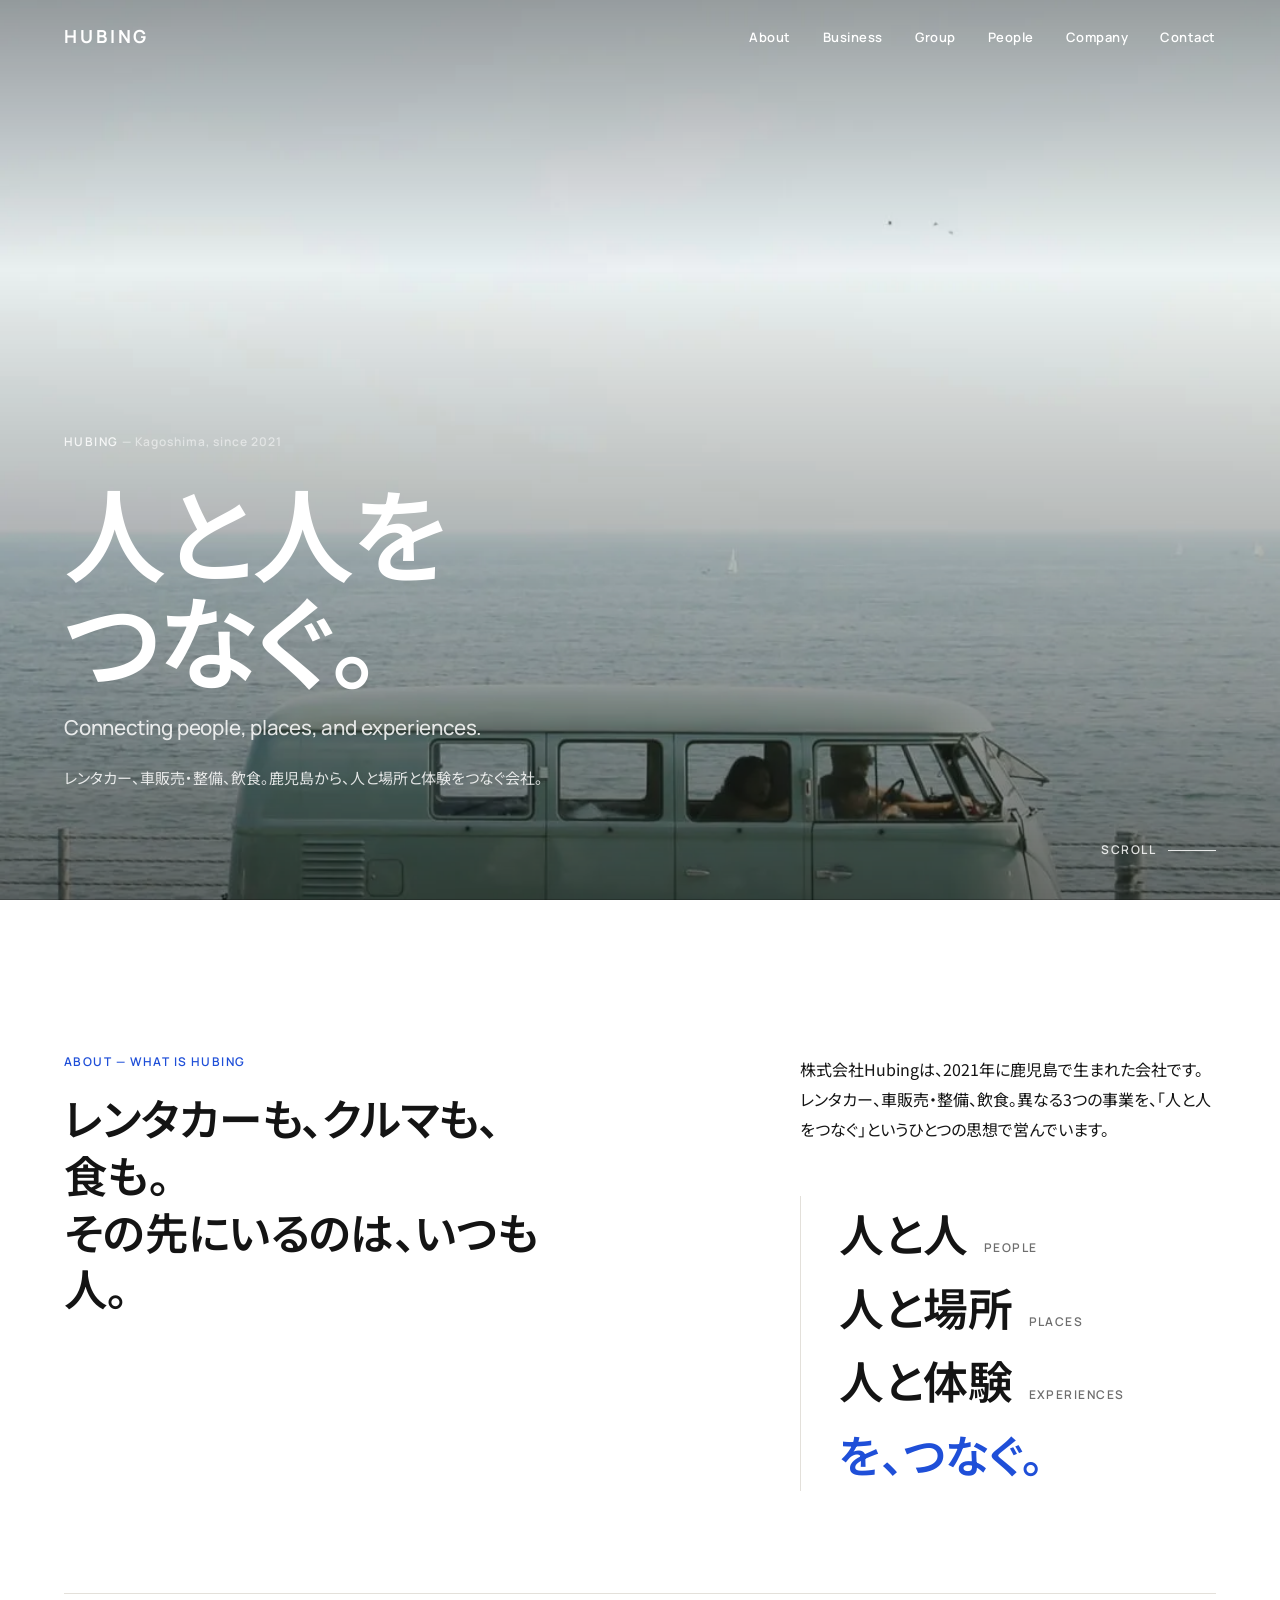
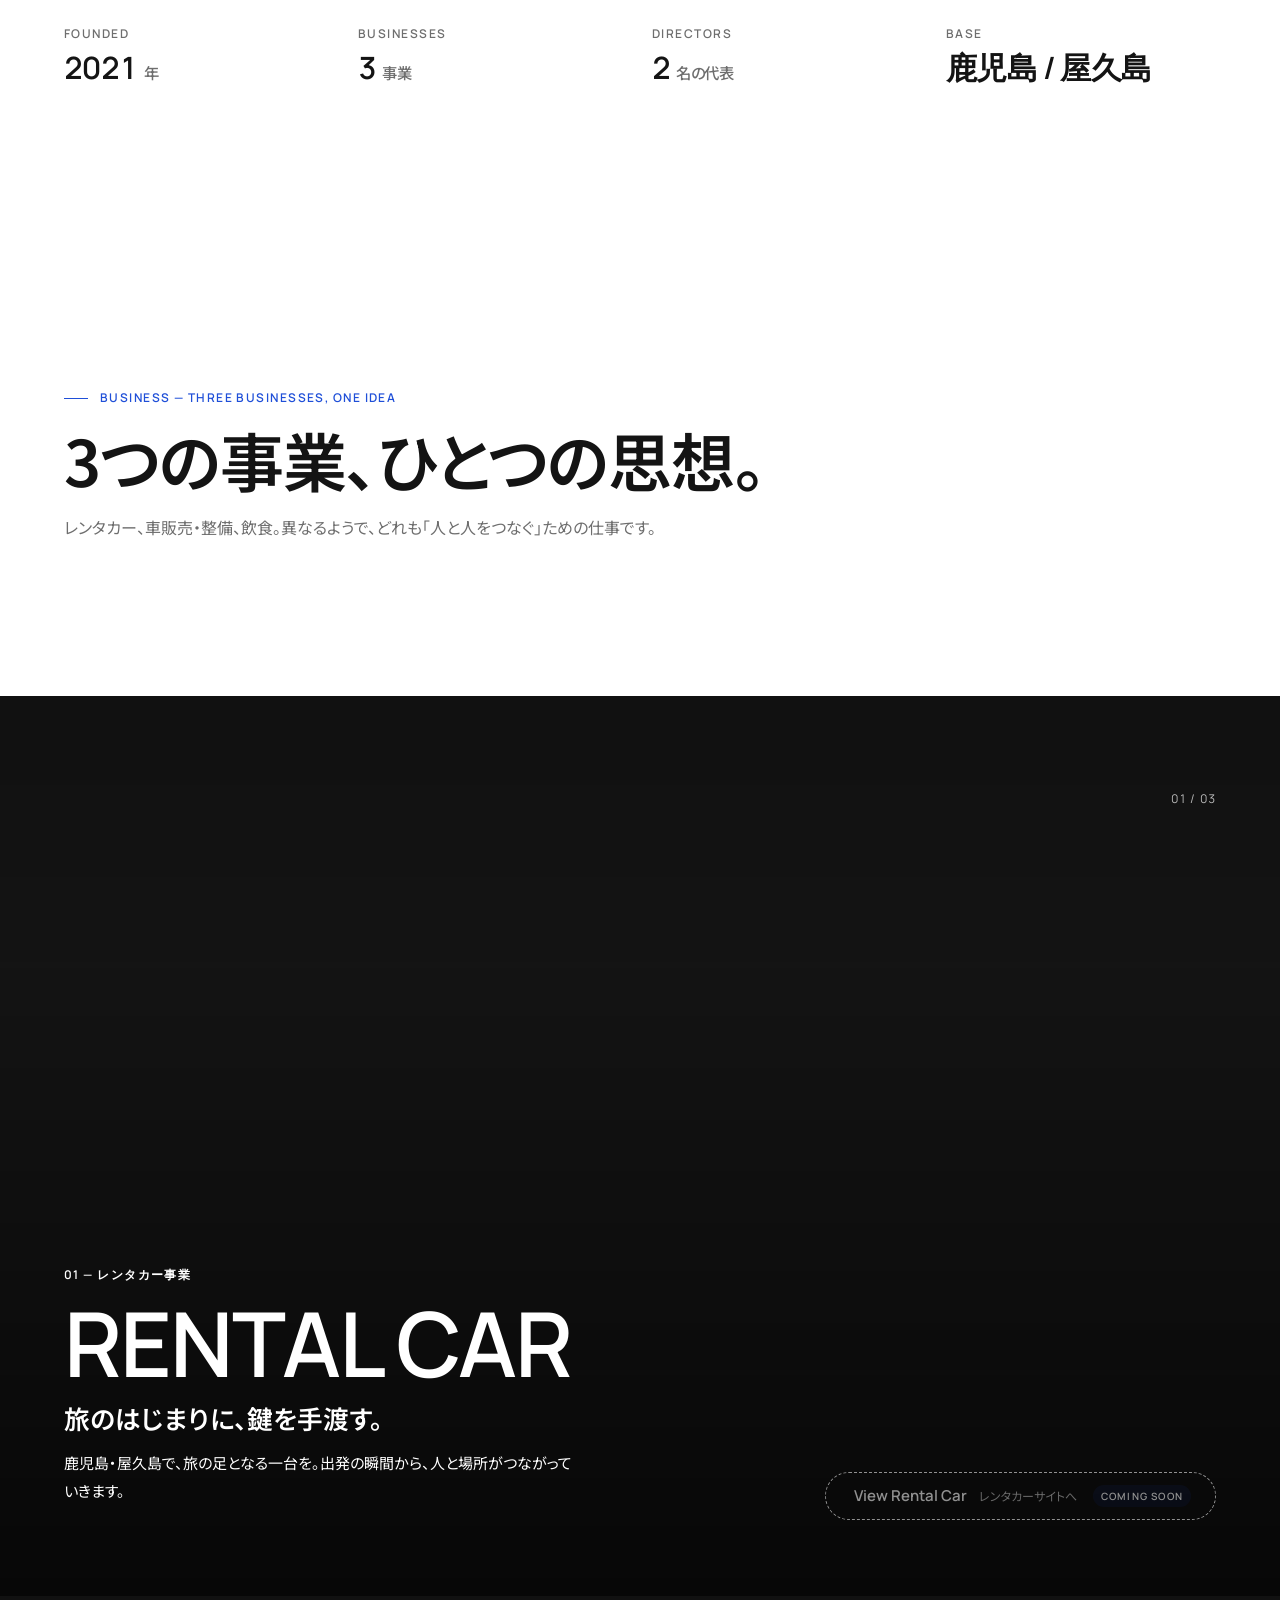
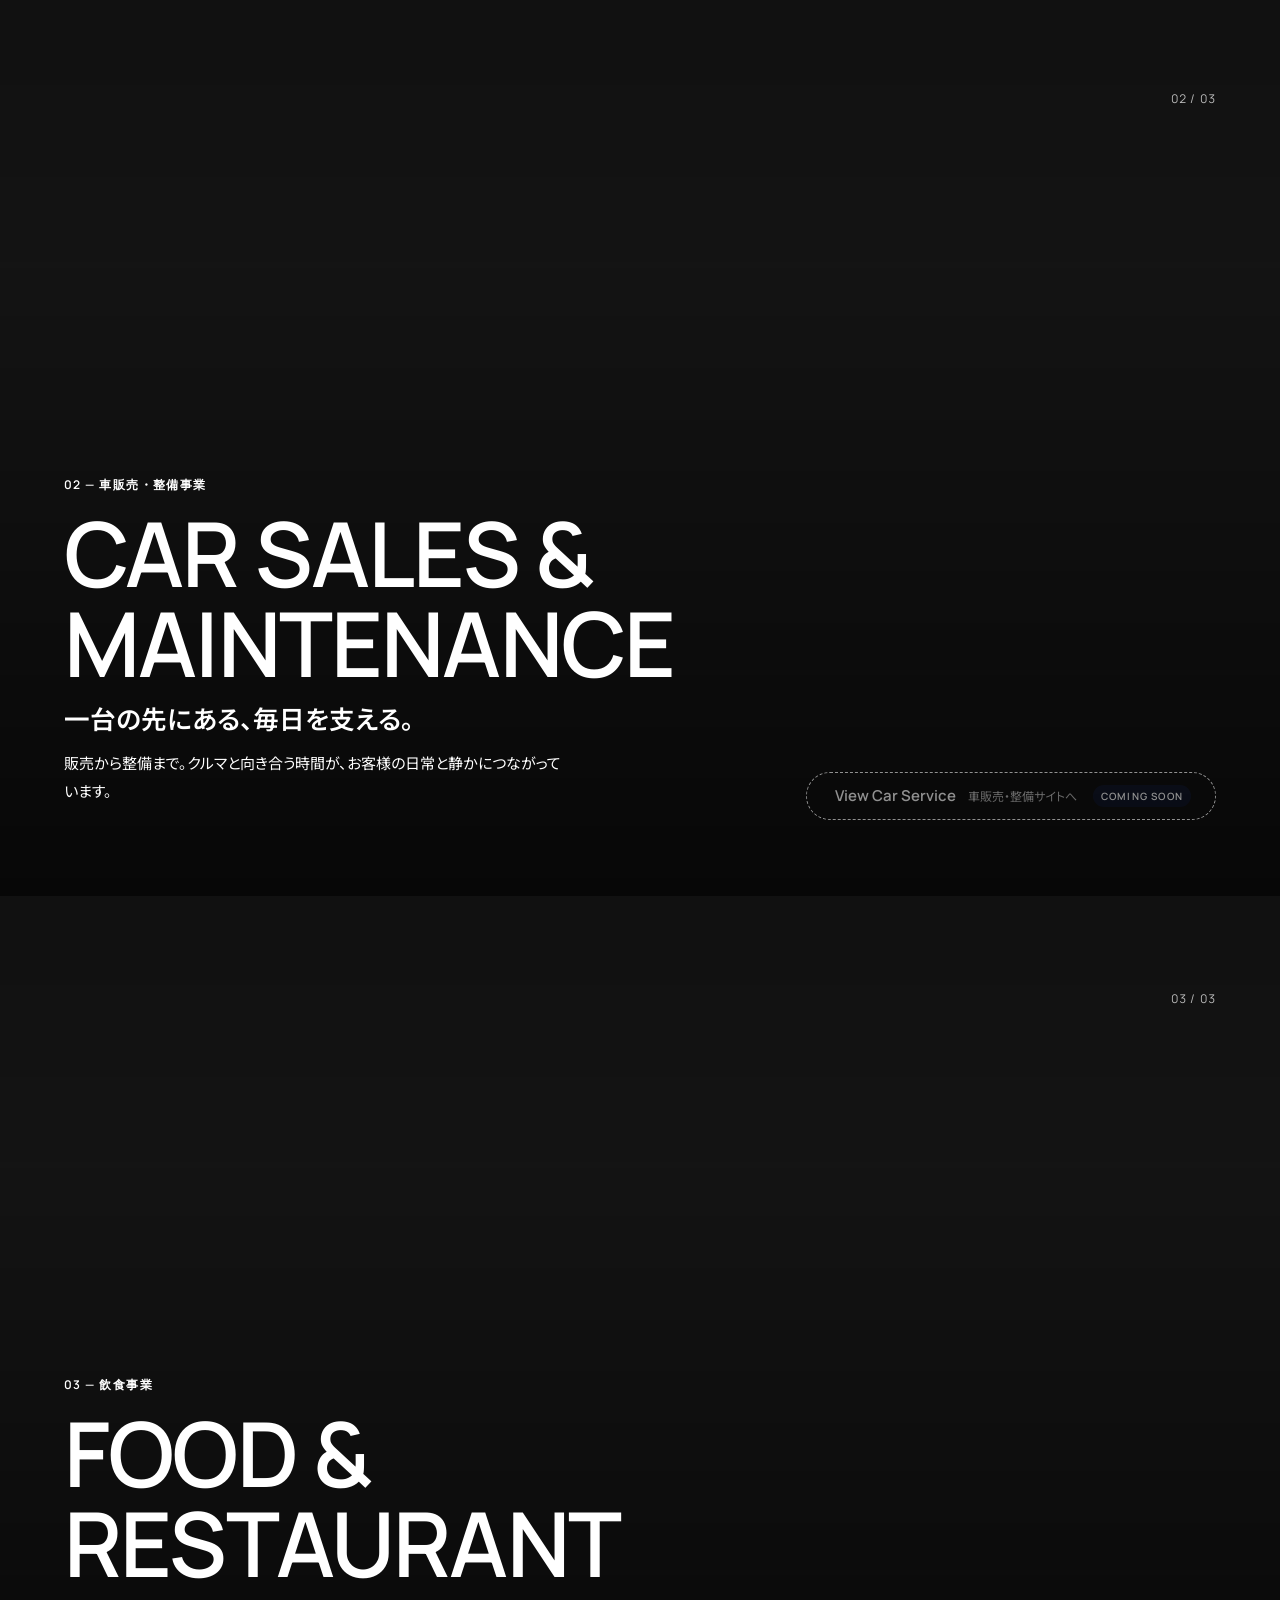
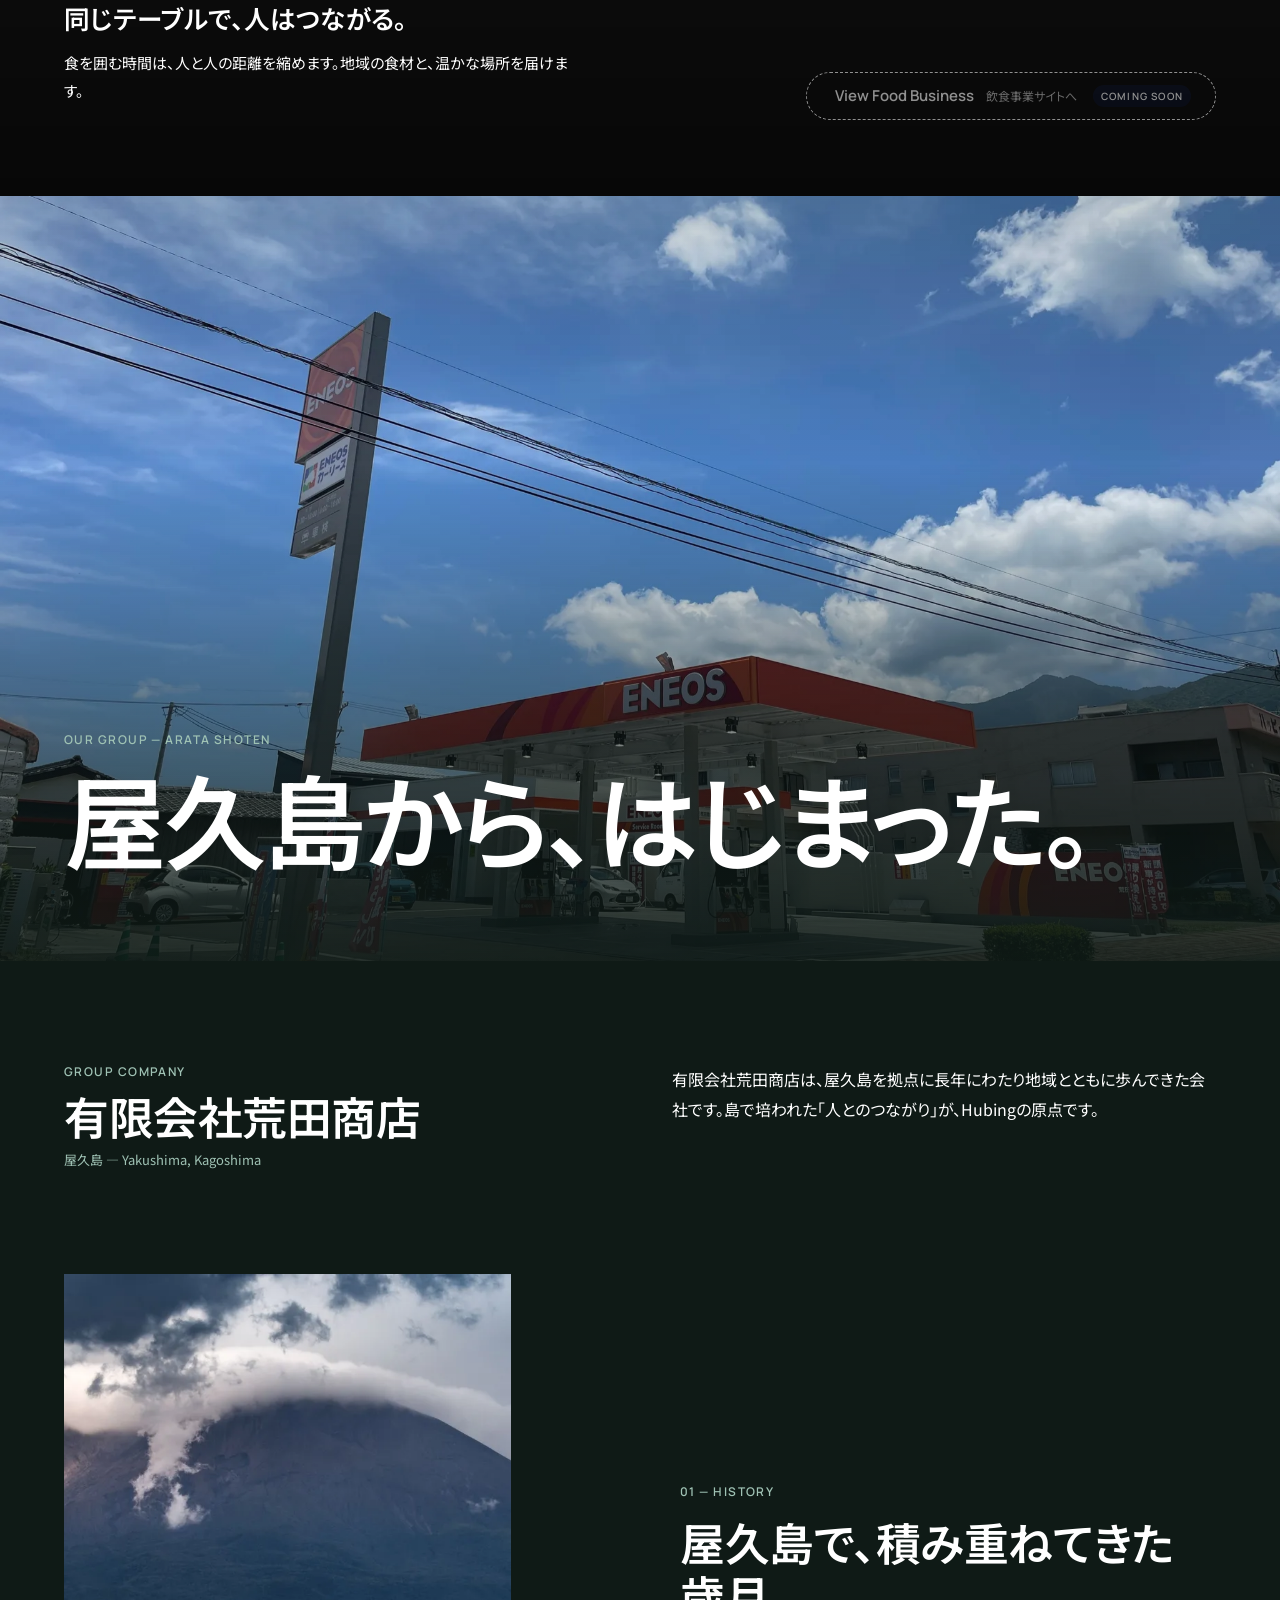
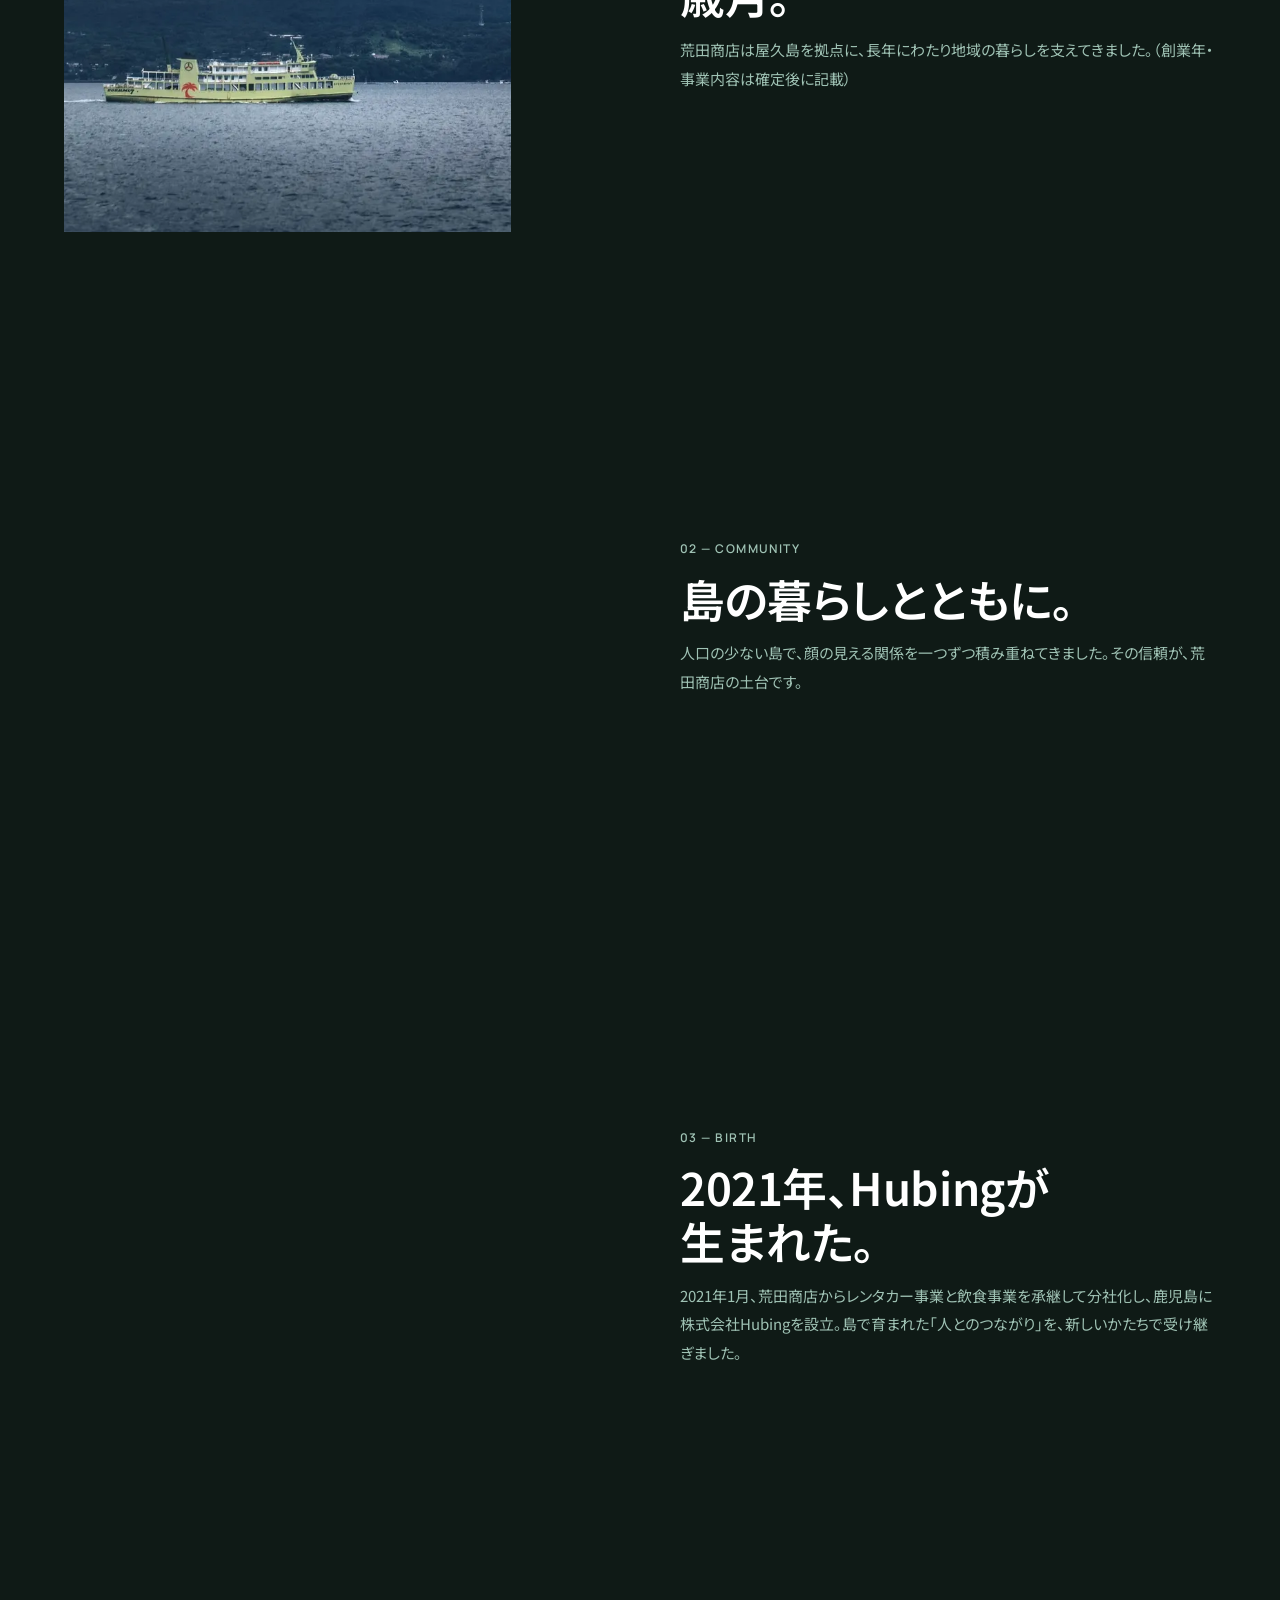
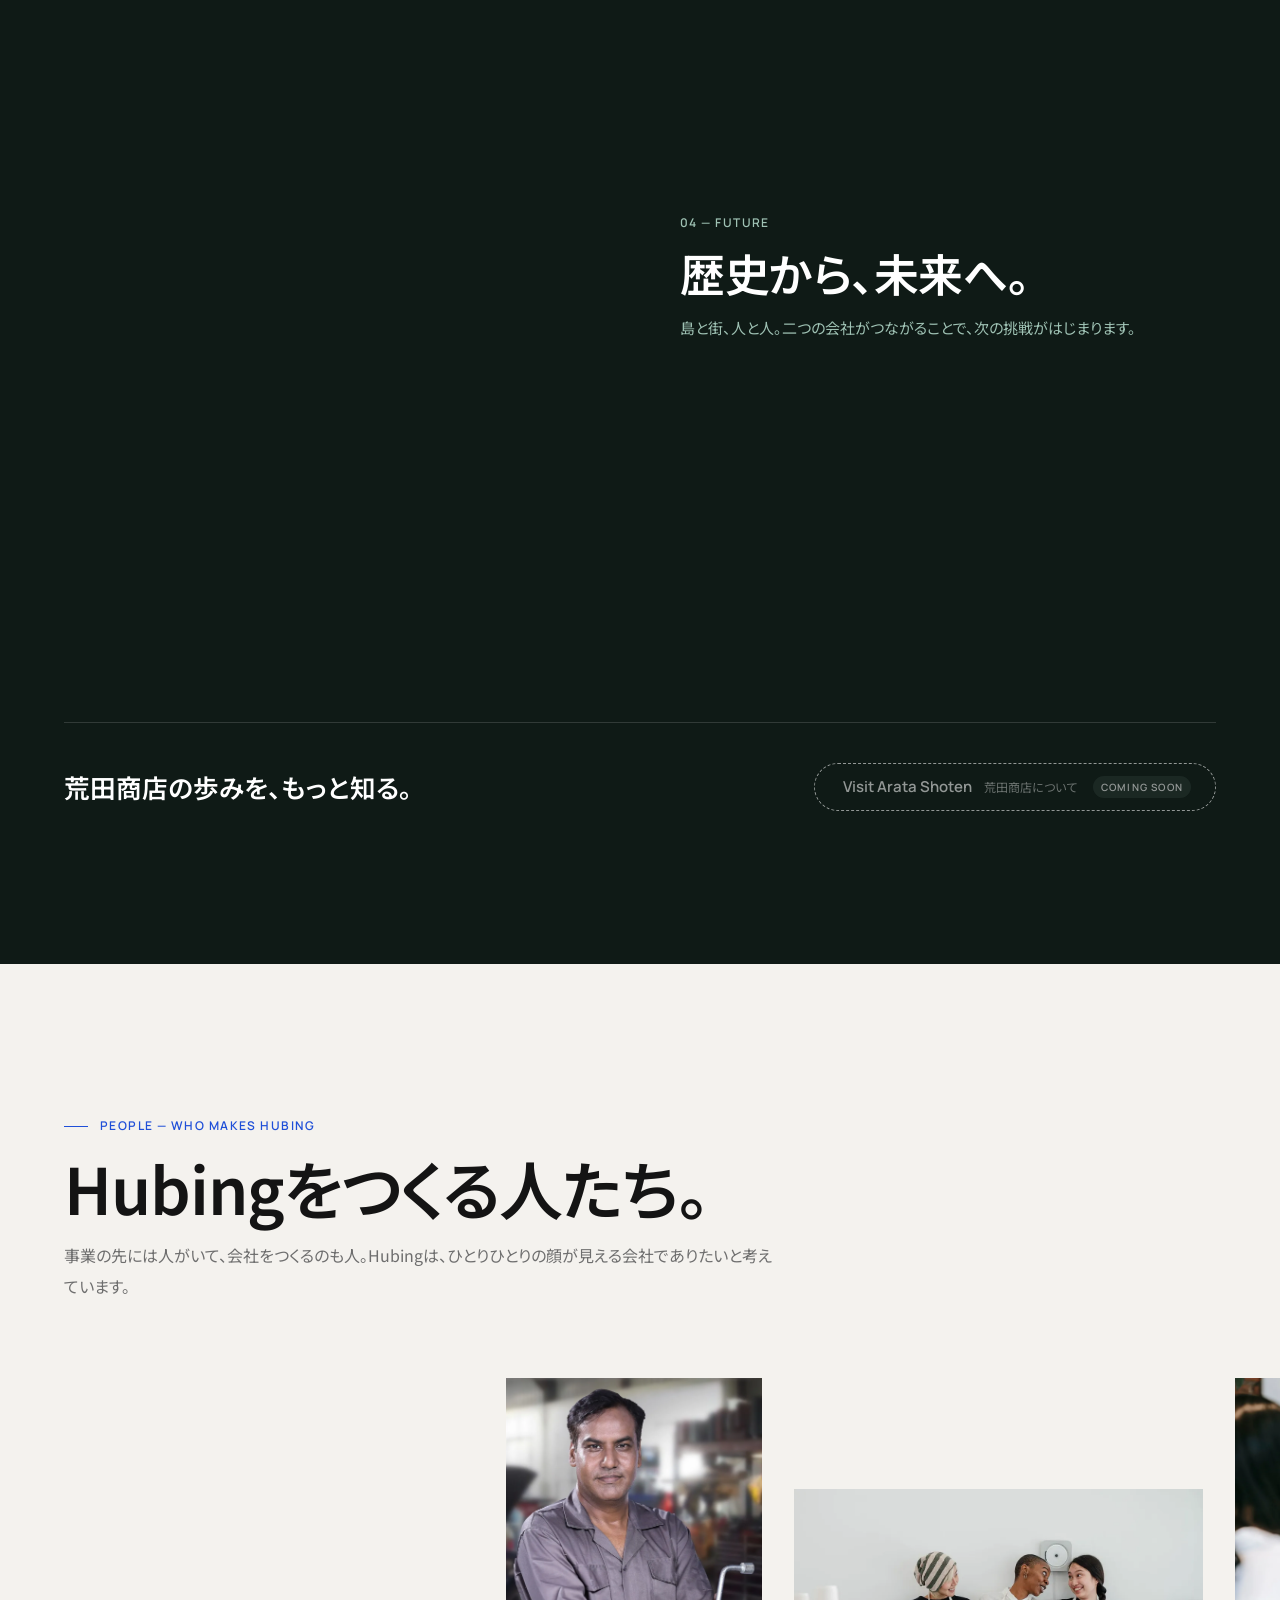
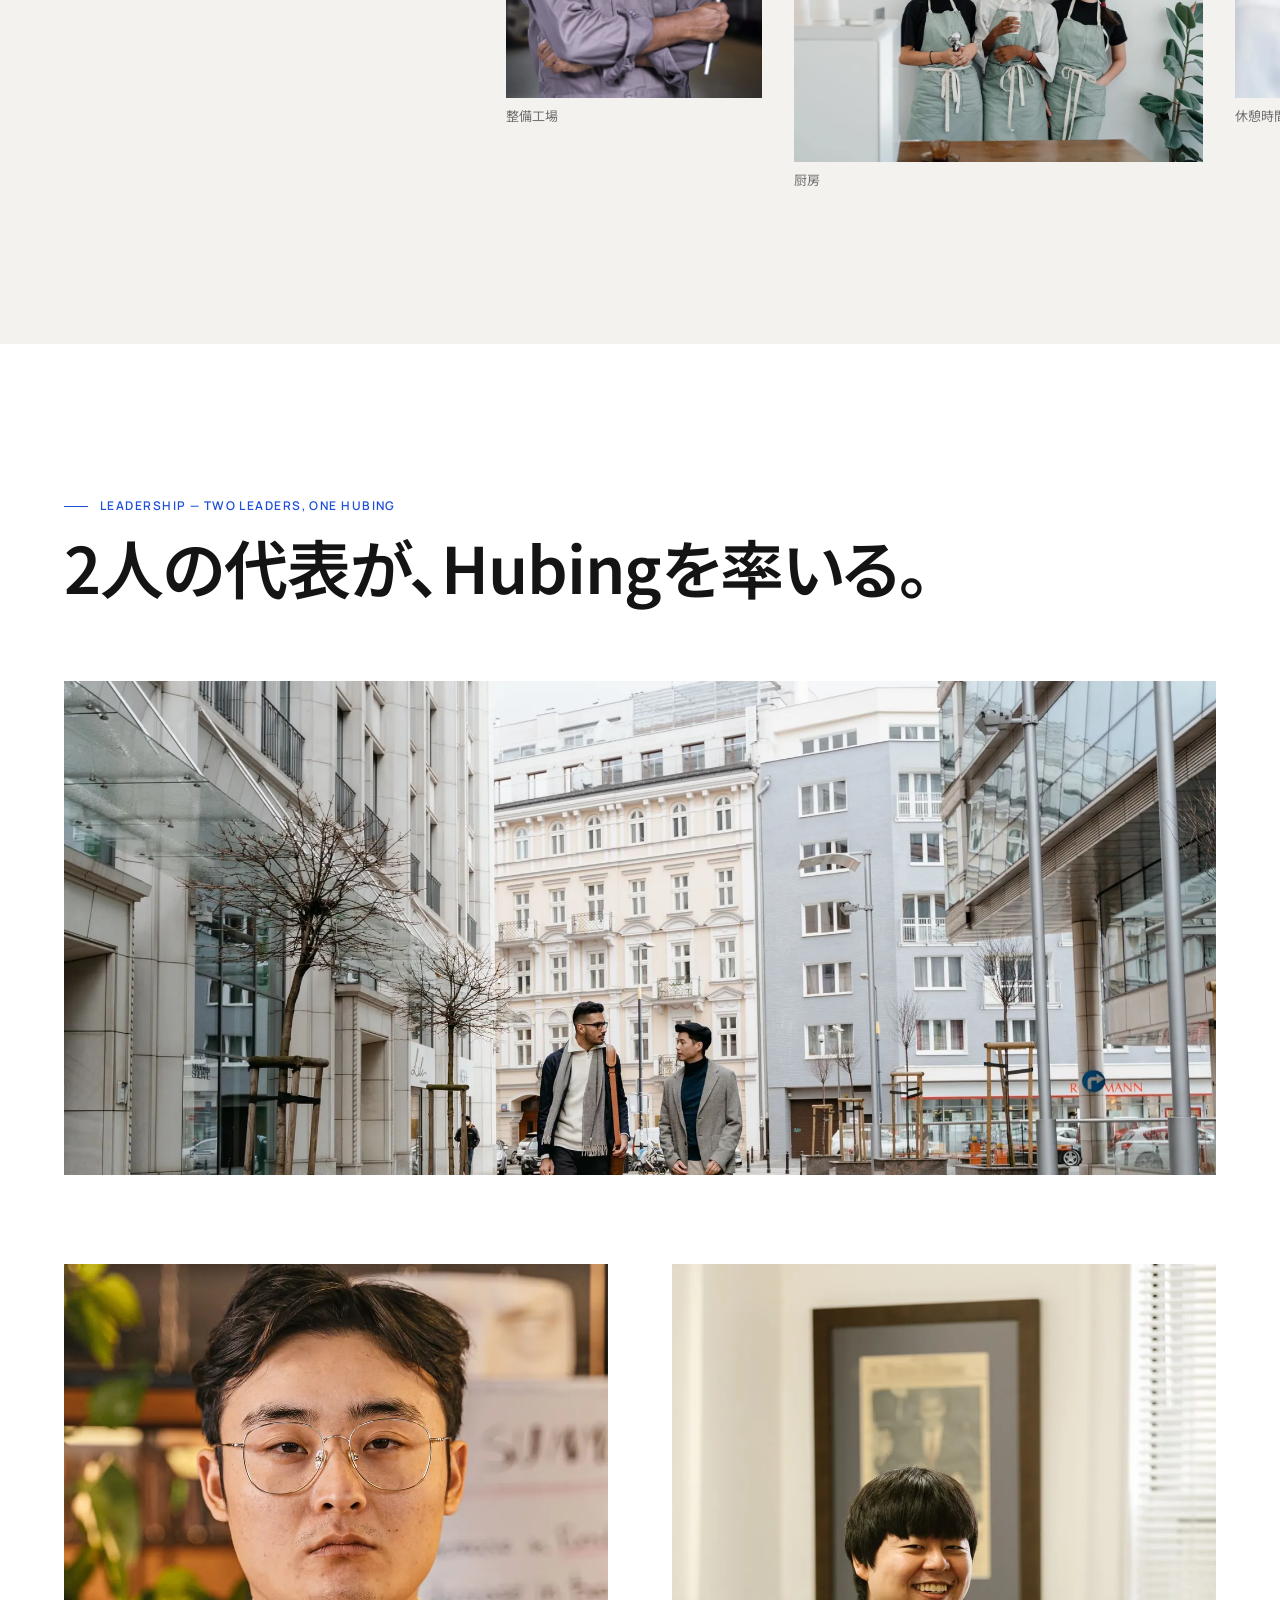
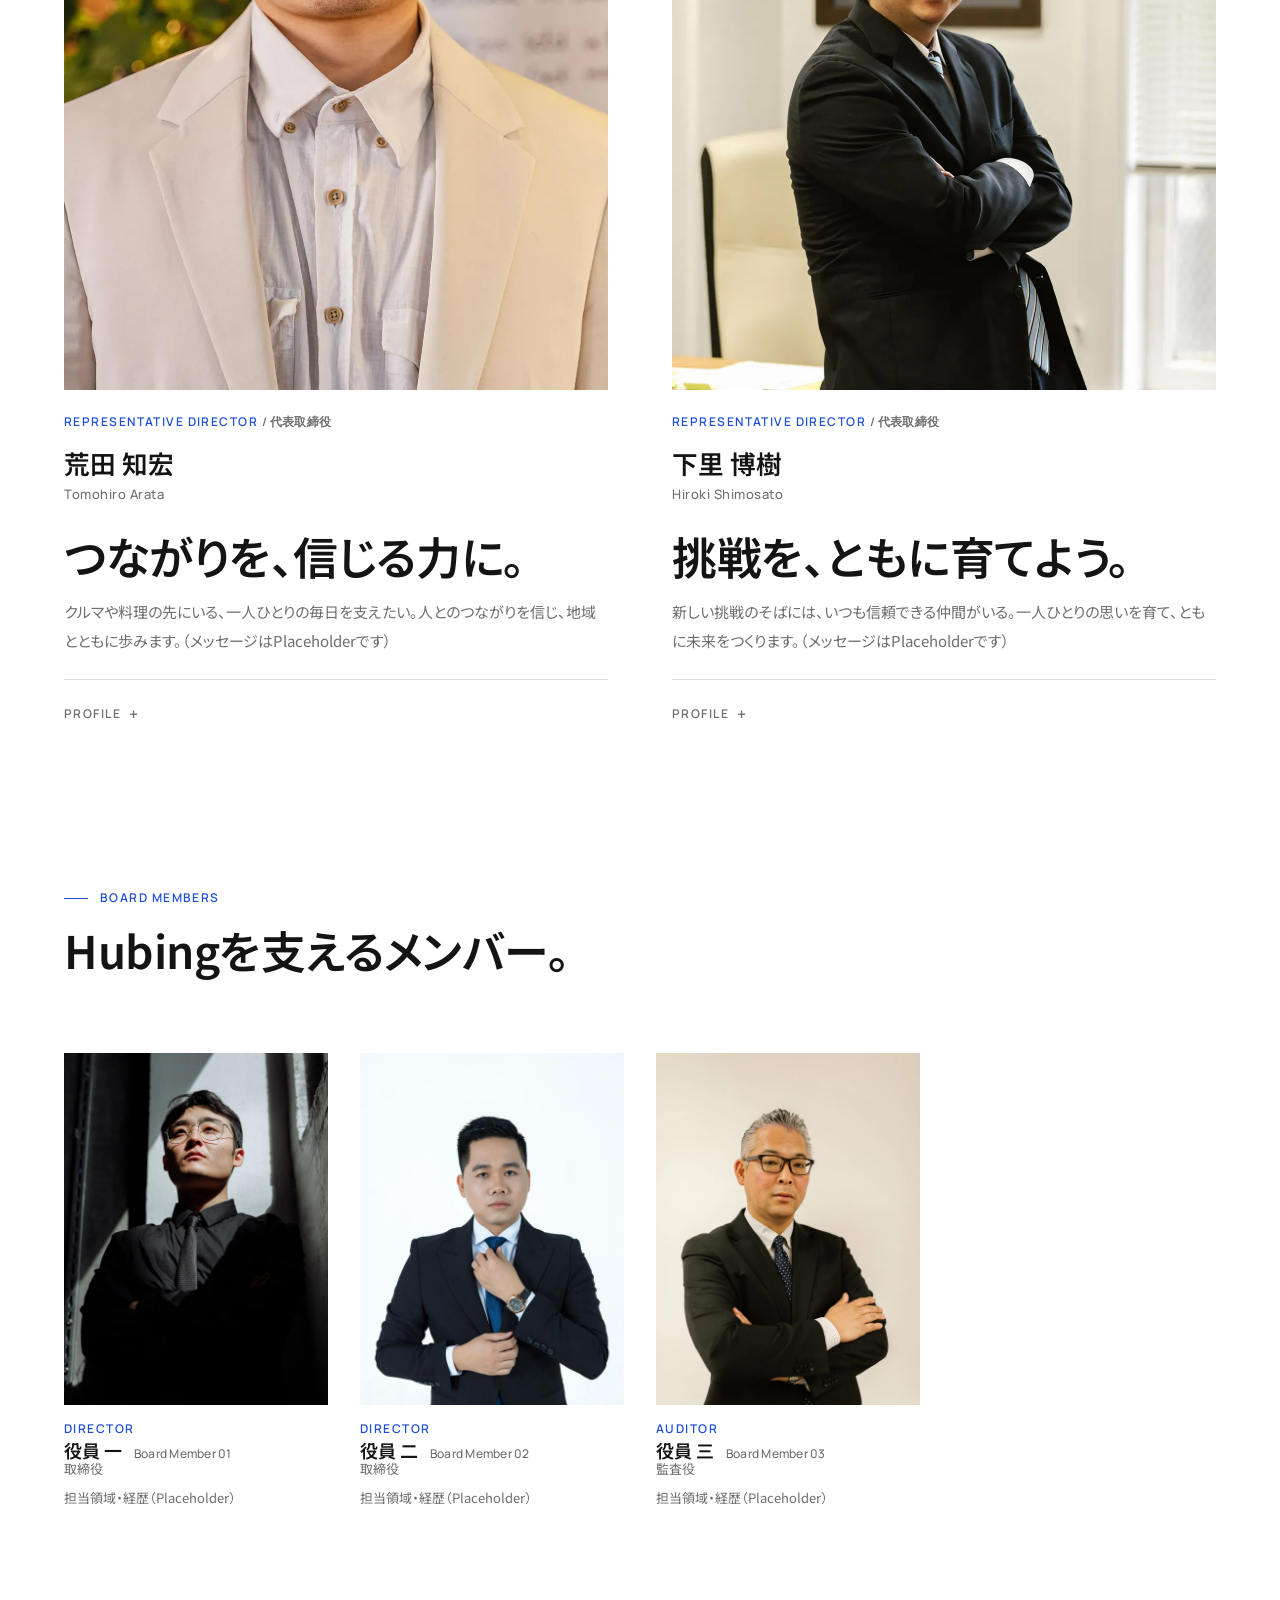
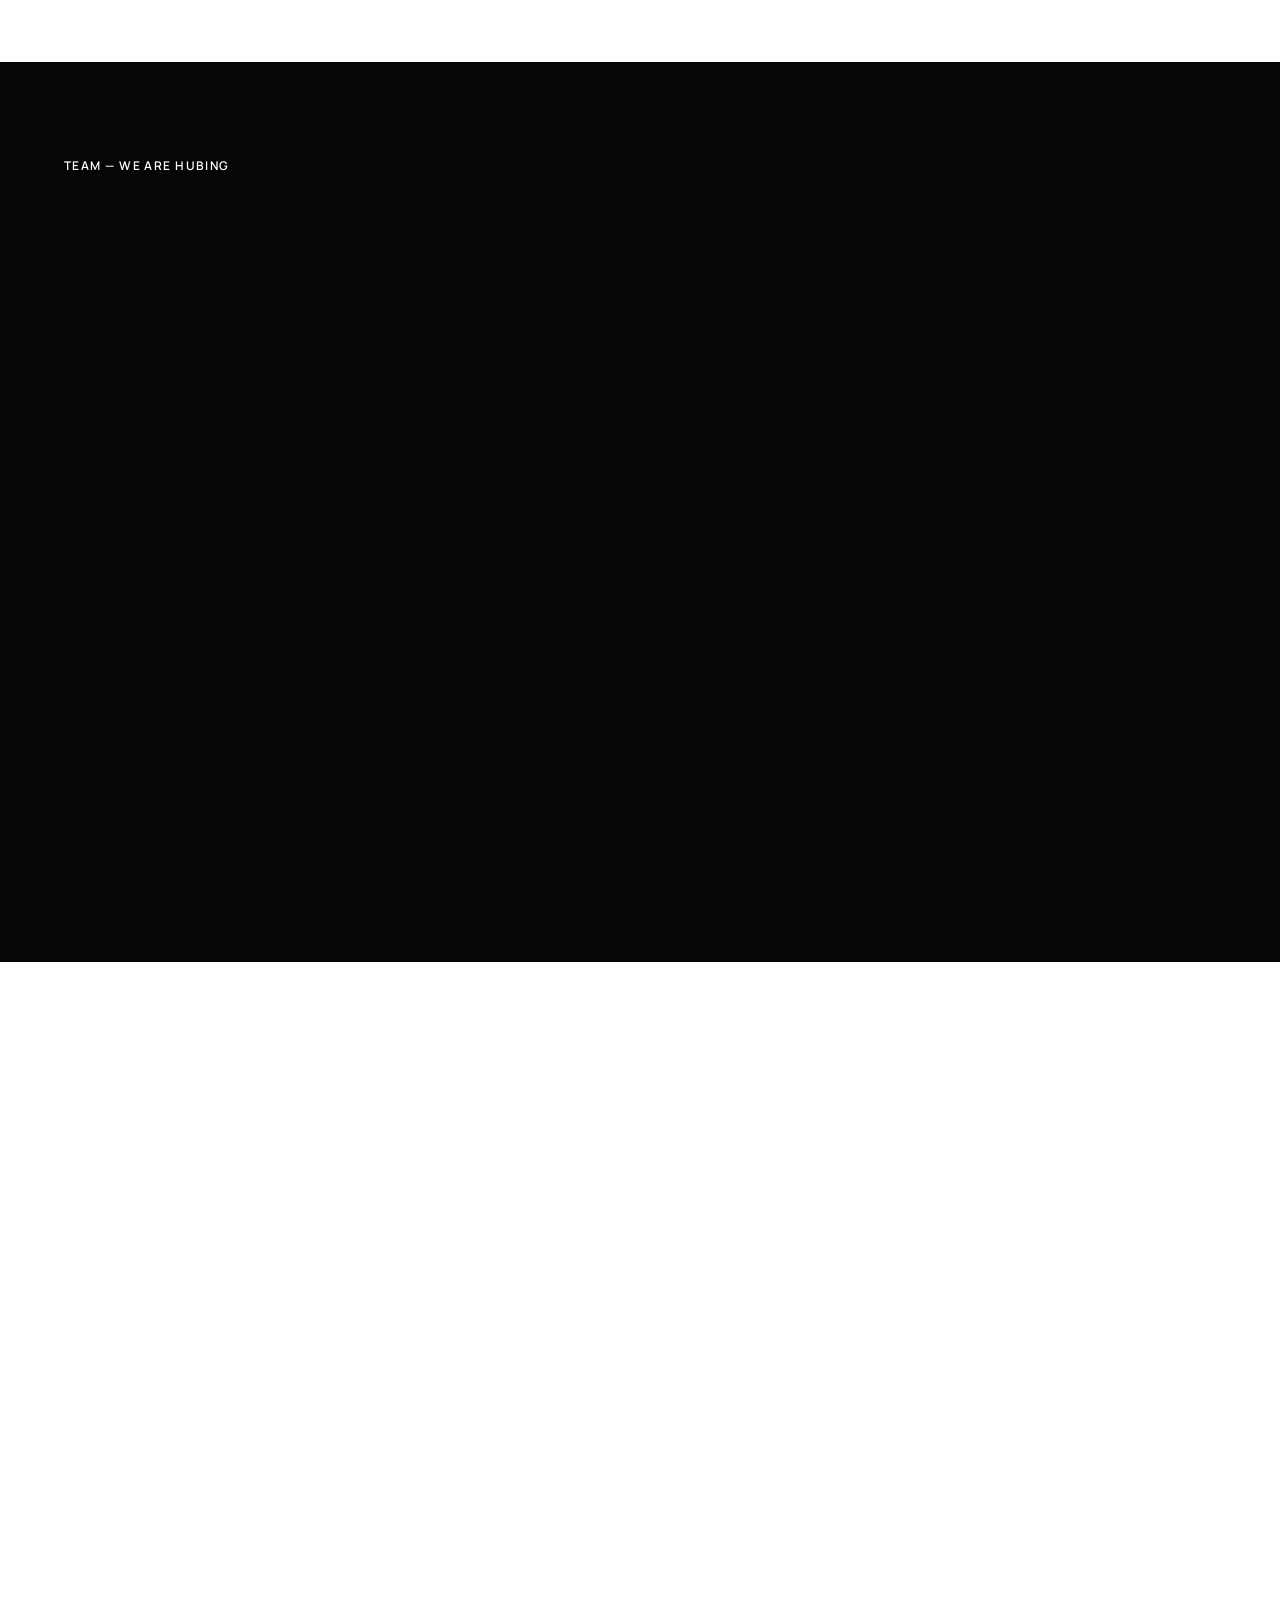
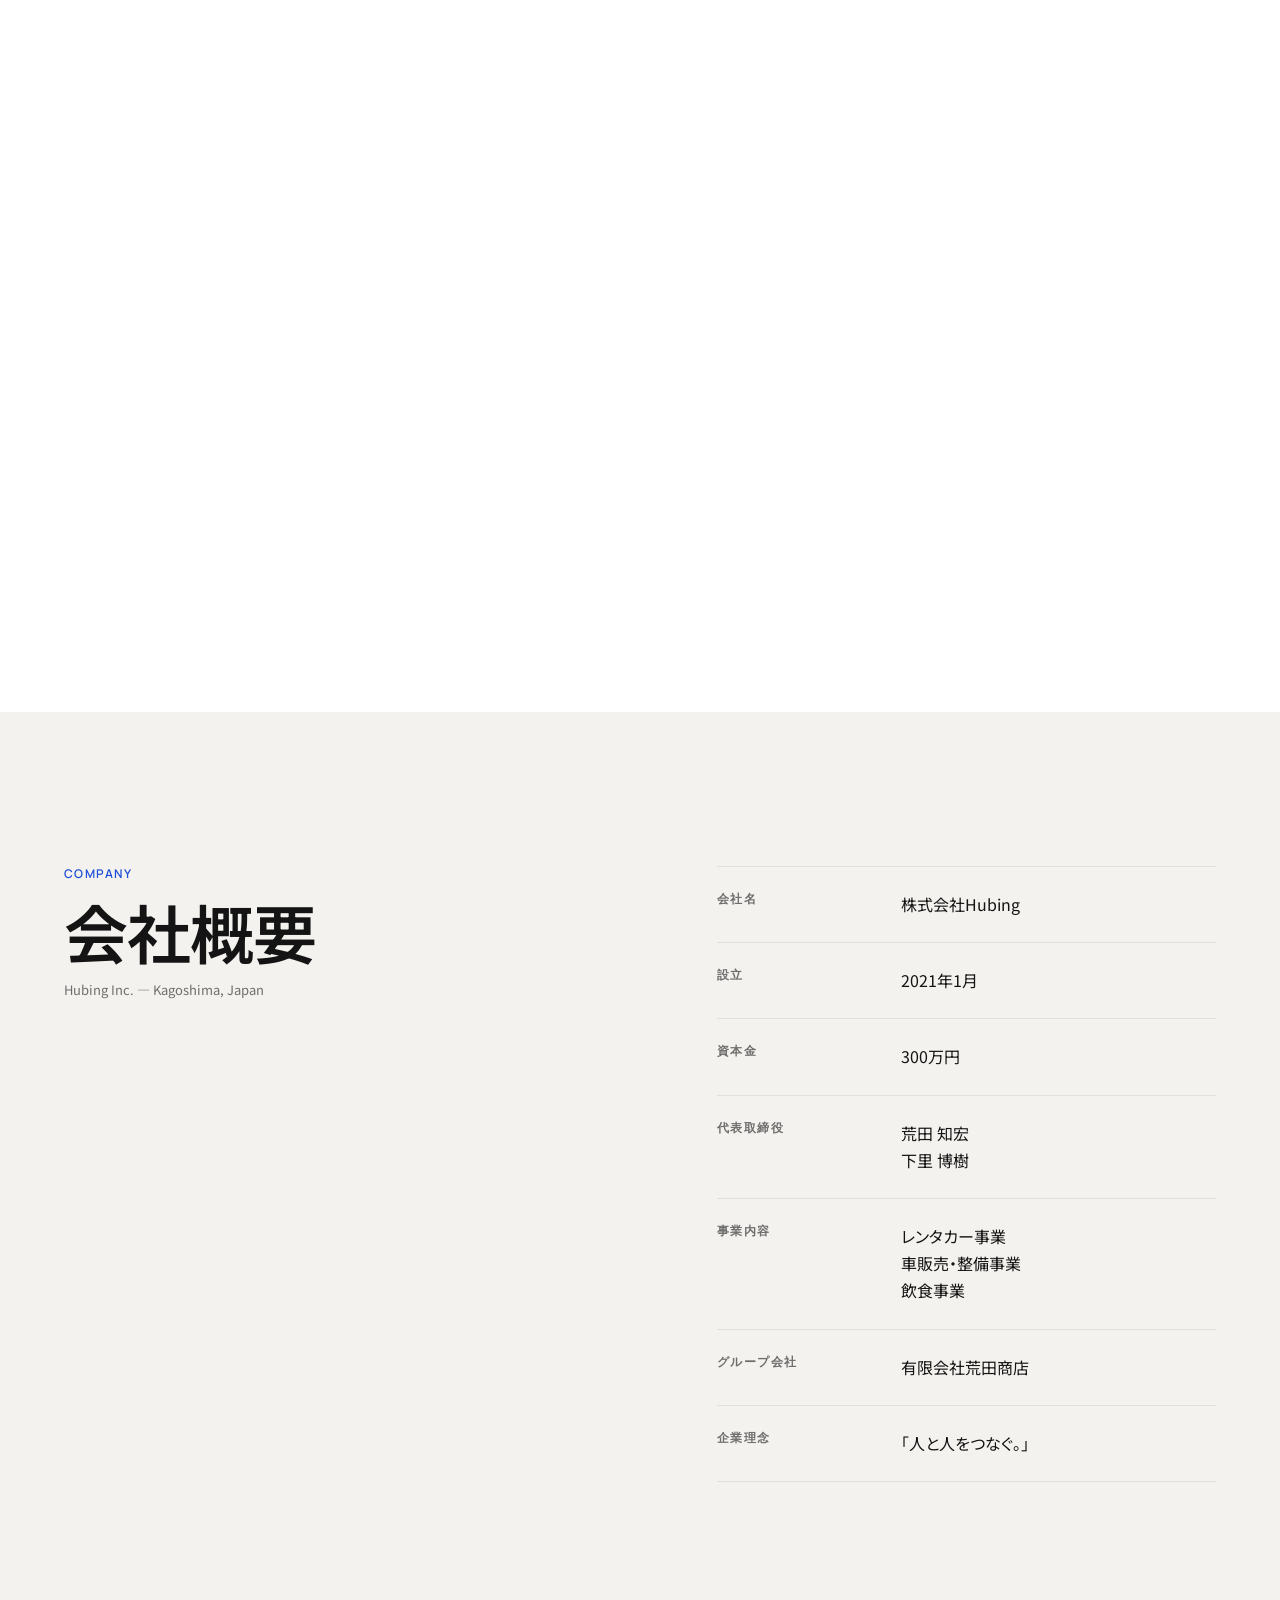
==== commit 85722af4: "Demo build 2026-10-15 16:16" ====
--- a/index.html
+++ b/index.html
@@ -1,3 +1,3 @@
-<!DOCTYPE html><html lang="ja"> <head><meta charset="utf-8"><meta name="viewport" content="width=device-width, initial-scale=1, viewport-fit=cover"><link rel="preconnect" href="https://fonts.googleapis.com"><link rel="preconnect" href="https://fonts.gstatic.com" crossorigin><link rel="stylesheet" href="https://fonts.googleapis.com/css2?family=Manrope:wght@400..800&family=Noto+Sans+JP:wght@300..700&display=swap"><title>株式会社Hubing｜人と人をつなぐ。レンタカー・車販売・整備・飲食｜鹿児島</title> <meta name="description" content="株式会社Hubingは「人と人をつなぐ。」を理念に、鹿児島でレンタカー事業・車販売・整備事業・飲食事業を展開する会社です。グループ会社に屋久島の有限会社荒田商店。"> <link rel="canonical" href="https://hubing.jp/"> <meta name="robots" content="noindex, nofollow"> <meta property="og:type" content="website"> <meta property="og:site_name" content="株式会社Hubing"> <meta property="og:title" content="株式会社Hubing｜人と人をつなぐ。レンタカー・車販売・整備・飲食｜鹿児島"> <meta property="og:description" content="株式会社Hubingは「人と人をつなぐ。」を理念に、鹿児島でレンタカー事業・車販売・整備事業・飲食事業を展開する会社です。グループ会社に屋久島の有限会社荒田商店。"> <meta property="og:url" content="https://hubing.jp/"> <meta property="og:image" content="https://hubing.jp/og/og-default.jpg"> <meta property="og:image:width" content="1200"> <meta property="og:image:height" content="630"> <meta property="og:locale" content="ja_JP"> <meta name="twitter:card" content="summary_large_image"> <meta name="twitter:title" content="株式会社Hubing｜人と人をつなぐ。レンタカー・車販売・整備・飲食｜鹿児島"> <meta name="twitter:description" content="株式会社Hubingは「人と人をつなぐ。」を理念に、鹿児島でレンタカー事業・車販売・整備事業・飲食事業を展開する会社です。グループ会社に屋久島の有限会社荒田商店。"> <meta name="twitter:image" content="https://hubing.jp/og/og-default.jpg"> <link rel="icon" href="./favicon.svg" type="image/svg+xml"> <link rel="icon" href="./favicon-32.png" type="image/png" sizes="32x32"> <link rel="apple-touch-icon" href="./apple-touch-icon.png"> <meta name="theme-color" content="#141414"><script type="application/ld+json">{"@context":"https://schema.org","@type":"Organization","name":"株式会社Hubing","alternateName":"Hubing Inc.","url":"https://hubing.jp/","logo":"https://hubing.jp/apple-touch-icon.png","image":"https://hubing.jp/og/og-default.jpg","slogan":"人と人をつなぐ。","foundingDate":"2021-01","founder":[{"@type":"Person","name":"荒田 知宏","jobTitle":"代表取締役"},{"@type":"Person","name":"下里 博樹","jobTitle":"代表取締役"}]}</script><script type="application/ld+json">{"@context":"https://schema.org","@type":"WebSite","name":"株式会社Hubing","url":"https://hubing.jp/","inLanguage":"ja"}</script><script>document.documentElement.classList.add('js');</script><link rel="stylesheet" href="./assets/BaseLayout.BBFP4-Il.css"><link rel="stylesheet" href="./assets/index._hzsJ2km.css"></head> <body> <a href="#main" class="skip-link">本文へスキップ</a> <header class="header" data-header data-astro-cid-isef26zo> <div class="header__inner container" data-astro-cid-isef26zo> <a href="#top" class="header__logo t-en" aria-label="株式会社Hubing トップへ" data-astro-cid-isef26zo>HUBING</a> <nav class="header__nav" aria-label="ページ内ナビゲーション" data-astro-cid-isef26zo> <ul class="header__list" data-astro-cid-isef26zo> <li data-astro-cid-isef26zo><a href="#about" class="header__link t-en" data-astro-cid-isef26zo>About</a></li><li data-astro-cid-isef26zo><a href="#business" class="header__link t-en" data-astro-cid-isef26zo>Business</a></li><li data-astro-cid-isef26zo><a href="#group" class="header__link t-en" data-astro-cid-isef26zo>Group</a></li><li data-astro-cid-isef26zo><a href="#people" class="header__link t-en" data-astro-cid-isef26zo>People</a></li><li data-astro-cid-isef26zo><a href="#company" class="header__link t-en" data-astro-cid-isef26zo>Company</a></li><li data-astro-cid-isef26zo><a href="#hub" class="header__link t-en" data-astro-cid-isef26zo>Contact</a></li> </ul> </nav> <button class="header__menu" type="button" data-menu-button aria-expanded="false" aria-controls="mobile-menu" data-astro-cid-isef26zo> <span class="header__menu-label t-en" data-menu-label data-astro-cid-isef26zo>Menu</span> <span class="header__menu-icon" aria-hidden="true" data-astro-cid-isef26zo><i data-astro-cid-isef26zo></i><i data-astro-cid-isef26zo></i></span> </button> </div> </header> <div class="menu" id="mobile-menu" data-menu aria-hidden="true" data-astro-cid-imidouvt> <div class="menu__inner container" data-astro-cid-imidouvt> <nav aria-label="メニュー" data-astro-cid-imidouvt> <ol class="menu__list" data-astro-cid-imidouvt> <li data-astro-cid-imidouvt> <a href="#about" class="menu__link" data-astro-cid-imidouvt> <span class="menu__num t-num" data-astro-cid-imidouvt>01</span> <span class="menu__label t-en" data-astro-cid-imidouvt>About</span> <span class="menu__ja" data-astro-cid-imidouvt>Hubingとは</span> </a> </li><li data-astro-cid-imidouvt> <a href="#business" class="menu__link" data-astro-cid-imidouvt> <span class="menu__num t-num" data-astro-cid-imidouvt>02</span> <span class="menu__label t-en" data-astro-cid-imidouvt>Business</span> <span class="menu__ja" data-astro-cid-imidouvt>事業</span> </a> </li><li data-astro-cid-imidouvt> <a href="#group" class="menu__link" data-astro-cid-imidouvt> <span class="menu__num t-num" data-astro-cid-imidouvt>03</span> <span class="menu__label t-en" data-astro-cid-imidouvt>Group</span> <span class="menu__ja" data-astro-cid-imidouvt>グループ</span> </a> </li><li data-astro-cid-imidouvt> <a href="#people" class="menu__link" data-astro-cid-imidouvt> <span class="menu__num t-num" data-astro-cid-imidouvt>04</span> <span class="menu__label t-en" data-astro-cid-imidouvt>People</span> <span class="menu__ja" data-astro-cid-imidouvt>Hubingをつくる人たち</span> </a> </li><li data-astro-cid-imidouvt> <a href="#company" class="menu__link" data-astro-cid-imidouvt> <span class="menu__num t-num" data-astro-cid-imidouvt>05</span> <span class="menu__label t-en" data-astro-cid-imidouvt>Company</span> <span class="menu__ja" data-astro-cid-imidouvt>会社情報</span> </a> </li><li data-astro-cid-imidouvt> <a href="#hub" class="menu__link" data-astro-cid-imidouvt> <span class="menu__num t-num" data-astro-cid-imidouvt>06</span> <span class="menu__label t-en" data-astro-cid-imidouvt>Contact</span> <span class="menu__ja" data-astro-cid-imidouvt>お問い合わせ</span> </a> </li> </ol> </nav> <div class="menu__sites" data-astro-cid-imidouvt> <p class="t-label" data-astro-cid-imidouvt>Our Sites</p> <ul class="menu__site-list" data-astro-cid-imidouvt> <li data-astro-cid-imidouvt> <span class="menu__site is-soon" data-astro-cid-imidouvt>Rental Car <span class="t-label" data-astro-cid-imidouvt>Coming soon</span></span> </li><li data-astro-cid-imidouvt> <span class="menu__site is-soon" data-astro-cid-imidouvt>Car Sales &amp; Maintenance <span class="t-label" data-astro-cid-imidouvt>Coming soon</span></span> </li><li data-astro-cid-imidouvt> <span class="menu__site is-soon" data-astro-cid-imidouvt>Food &amp; Restaurant <span class="t-label" data-astro-cid-imidouvt>Coming soon</span></span> </li><li data-astro-cid-imidouvt> <span class="menu__site is-soon" data-astro-cid-imidouvt>Arata Shoten <span class="t-label" data-astro-cid-imidouvt>Coming soon</span></span> </li> </ul>  </div> </div> </div> <main id="main">  <section class="hero theme-dark" id="top" data-hero data-header-theme="dark" data-section="01" aria-label="Hubingの世界観" data-astro-cid-yodha2z4> <div class="hero__media" data-hero-media data-astro-cid-yodha2z4> <picture>   <source media="(max-width: 767px)" type="image/webp" srcset="./assets/poster-mobile.VL8s9_vM_Z1NxoUU.webp 1080w" sizes="100vw">   <img src="./assets/poster-desktop.woykEaIs_Z1Eo6yC.webp" srcset="./assets/poster-desktop.woykEaIs_1iPSJH.webp 1080w, ./assets/poster-desktop.woykEaIs_Z4QFfM.webp 2048w" sizes="100vw" width="2560" height="1440" alt="鹿児島の道を走るクルマと人々（Placeholder）" loading="eager" decoding="sync" fetchpriority="high"> </picture>  </div> <div class="hero__shade" aria-hidden="true" data-astro-cid-yodha2z4></div> <div class="hero__content container" data-hero-content data-astro-cid-yodha2z4> <p class="hero__label t-label" data-astro-cid-yodha2z4>HUBING<span class="hero__label-sub" data-astro-cid-yodha2z4> — Kagoshima, since 2021</span></p> <h1 class="hero__title t-display" data-astro-cid-yodha2z4> <span class="hero__line" data-astro-cid-yodha2z4><span class="hero__word" data-astro-cid-yodha2z4>人と人を</span></span><span class="hero__line" data-astro-cid-yodha2z4><span class="hero__word" data-astro-cid-yodha2z4>つなぐ。</span></span> </h1> <p class="hero__sub t-en" data-astro-cid-yodha2z4>Connecting people, places, and experiences.</p> <p class="hero__lead" data-astro-cid-yodha2z4>レンタカー、車販売・整備、飲食。鹿児島から、人と場所と体験をつなぐ会社。</p> </div> <a href="#about" class="hero__scroll t-label" aria-label="次のセクションへスクロール" data-astro-cid-yodha2z4> <span data-astro-cid-yodha2z4>Scroll</span><i aria-hidden="true" data-astro-cid-yodha2z4></i> </a> </section> <section id="about" class="section about" data-section="02" data-astro-cid-5gtlsymu> <div class="container" data-astro-cid-5gtlsymu> <div class="about__grid" data-astro-cid-5gtlsymu> <div class="about__head" data-reveal-group="120" data-astro-cid-5gtlsymu> <p class="t-label" data-reveal data-astro-cid-5gtlsymu>About — What is Hubing</p> <h2 class="about__title" data-reveal data-astro-cid-5gtlsymu>レンタカーも、クルマも、食も。<br data-astro-cid-5gtlsymu>その先にいるのは、いつも人。</h2> </div> <div class="about__body" data-astro-cid-5gtlsymu> <p class="t-lead" data-reveal data-astro-cid-5gtlsymu>
+<!DOCTYPE html><html lang="ja"> <head><meta charset="utf-8"><meta name="viewport" content="width=device-width, initial-scale=1, viewport-fit=cover"><link rel="preconnect" href="https://fonts.googleapis.com"><link rel="preconnect" href="https://fonts.gstatic.com" crossorigin><link rel="stylesheet" href="https://fonts.googleapis.com/css2?family=Manrope:wght@400..800&family=Noto+Sans+JP:wght@300..700&display=swap"><title>株式会社Hubing｜人と人をつなぐ。レンタカー・車販売・整備・飲食｜鹿児島</title> <meta name="description" content="株式会社Hubingは「人と人をつなぐ。」を理念に、鹿児島でレンタカー事業・車販売・整備事業・飲食事業を展開する会社です。グループ会社に屋久島の有限会社荒田商店。"> <link rel="canonical" href="https://hubing.jp/"> <meta name="robots" content="noindex, nofollow"> <meta property="og:type" content="website"> <meta property="og:site_name" content="株式会社Hubing"> <meta property="og:title" content="株式会社Hubing｜人と人をつなぐ。レンタカー・車販売・整備・飲食｜鹿児島"> <meta property="og:description" content="株式会社Hubingは「人と人をつなぐ。」を理念に、鹿児島でレンタカー事業・車販売・整備事業・飲食事業を展開する会社です。グループ会社に屋久島の有限会社荒田商店。"> <meta property="og:url" content="https://hubing.jp/"> <meta property="og:image" content="https://hubing.jp/og/og-default.jpg"> <meta property="og:image:width" content="1200"> <meta property="og:image:height" content="630"> <meta property="og:locale" content="ja_JP"> <meta name="twitter:card" content="summary_large_image"> <meta name="twitter:title" content="株式会社Hubing｜人と人をつなぐ。レンタカー・車販売・整備・飲食｜鹿児島"> <meta name="twitter:description" content="株式会社Hubingは「人と人をつなぐ。」を理念に、鹿児島でレンタカー事業・車販売・整備事業・飲食事業を展開する会社です。グループ会社に屋久島の有限会社荒田商店。"> <meta name="twitter:image" content="https://hubing.jp/og/og-default.jpg"> <link rel="icon" href="./favicon.svg" type="image/svg+xml"> <link rel="icon" href="./favicon-32.png" type="image/png" sizes="32x32"> <link rel="apple-touch-icon" href="./apple-touch-icon.png"> <meta name="theme-color" content="#141414"><script type="application/ld+json">{"@context":"https://schema.org","@type":"Organization","name":"株式会社Hubing","alternateName":"Hubing Inc.","url":"https://hubing.jp/","logo":"https://hubing.jp/apple-touch-icon.png","image":"https://hubing.jp/og/og-default.jpg","slogan":"人と人をつなぐ。","foundingDate":"2021-01","founder":[{"@type":"Person","name":"荒田 知宏","jobTitle":"代表取締役"},{"@type":"Person","name":"下里 博樹","jobTitle":"代表取締役"}]}</script><script type="application/ld+json">{"@context":"https://schema.org","@type":"WebSite","name":"株式会社Hubing","url":"https://hubing.jp/","inLanguage":"ja"}</script><script>document.documentElement.classList.add('js');</script><link rel="stylesheet" href="./assets/BaseLayout.BBFP4-Il.css"><link rel="stylesheet" href="./assets/index.DFCXZRkm.css"></head> <body> <a href="#main" class="skip-link">本文へスキップ</a> <header class="header" data-header data-astro-cid-isef26zo> <div class="header__inner container" data-astro-cid-isef26zo> <a href="#top" class="header__logo t-en" aria-label="株式会社Hubing トップへ" data-astro-cid-isef26zo>HUBING</a> <nav class="header__nav" aria-label="ページ内ナビゲーション" data-astro-cid-isef26zo> <ul class="header__list" data-astro-cid-isef26zo> <li data-astro-cid-isef26zo><a href="#about" class="header__link t-en" data-astro-cid-isef26zo>About</a></li><li data-astro-cid-isef26zo><a href="#business" class="header__link t-en" data-astro-cid-isef26zo>Business</a></li><li data-astro-cid-isef26zo><a href="#group" class="header__link t-en" data-astro-cid-isef26zo>Group</a></li><li data-astro-cid-isef26zo><a href="#people" class="header__link t-en" data-astro-cid-isef26zo>People</a></li><li data-astro-cid-isef26zo><a href="#company" class="header__link t-en" data-astro-cid-isef26zo>Company</a></li><li data-astro-cid-isef26zo><a href="#hub" class="header__link t-en" data-astro-cid-isef26zo>Contact</a></li> </ul> </nav> <button class="header__menu" type="button" data-menu-button aria-expanded="false" aria-controls="mobile-menu" data-astro-cid-isef26zo> <span class="header__menu-label t-en" data-menu-label data-astro-cid-isef26zo>Menu</span> <span class="header__menu-icon" aria-hidden="true" data-astro-cid-isef26zo><i data-astro-cid-isef26zo></i><i data-astro-cid-isef26zo></i></span> </button> </div> </header> <div class="menu" id="mobile-menu" data-menu aria-hidden="true" data-astro-cid-imidouvt> <div class="menu__inner container" data-astro-cid-imidouvt> <nav aria-label="メニュー" data-astro-cid-imidouvt> <ol class="menu__list" data-astro-cid-imidouvt> <li data-astro-cid-imidouvt> <a href="#about" class="menu__link" data-astro-cid-imidouvt> <span class="menu__num t-num" data-astro-cid-imidouvt>01</span> <span class="menu__label t-en" data-astro-cid-imidouvt>About</span> <span class="menu__ja" data-astro-cid-imidouvt>Hubingとは</span> </a> </li><li data-astro-cid-imidouvt> <a href="#business" class="menu__link" data-astro-cid-imidouvt> <span class="menu__num t-num" data-astro-cid-imidouvt>02</span> <span class="menu__label t-en" data-astro-cid-imidouvt>Business</span> <span class="menu__ja" data-astro-cid-imidouvt>事業</span> </a> </li><li data-astro-cid-imidouvt> <a href="#group" class="menu__link" data-astro-cid-imidouvt> <span class="menu__num t-num" data-astro-cid-imidouvt>03</span> <span class="menu__label t-en" data-astro-cid-imidouvt>Group</span> <span class="menu__ja" data-astro-cid-imidouvt>グループ</span> </a> </li><li data-astro-cid-imidouvt> <a href="#people" class="menu__link" data-astro-cid-imidouvt> <span class="menu__num t-num" data-astro-cid-imidouvt>04</span> <span class="menu__label t-en" data-astro-cid-imidouvt>People</span> <span class="menu__ja" data-astro-cid-imidouvt>Hubingをつくる人たち</span> </a> </li><li data-astro-cid-imidouvt> <a href="#company" class="menu__link" data-astro-cid-imidouvt> <span class="menu__num t-num" data-astro-cid-imidouvt>05</span> <span class="menu__label t-en" data-astro-cid-imidouvt>Company</span> <span class="menu__ja" data-astro-cid-imidouvt>会社情報</span> </a> </li><li data-astro-cid-imidouvt> <a href="#hub" class="menu__link" data-astro-cid-imidouvt> <span class="menu__num t-num" data-astro-cid-imidouvt>06</span> <span class="menu__label t-en" data-astro-cid-imidouvt>Contact</span> <span class="menu__ja" data-astro-cid-imidouvt>お問い合わせ</span> </a> </li> </ol> </nav> <div class="menu__sites" data-astro-cid-imidouvt> <p class="t-label" data-astro-cid-imidouvt>Our Sites</p> <ul class="menu__site-list" data-astro-cid-imidouvt> <li data-astro-cid-imidouvt> <span class="menu__site is-soon" data-astro-cid-imidouvt>Rental Car <span class="t-label" data-astro-cid-imidouvt>Coming soon</span></span> </li><li data-astro-cid-imidouvt> <span class="menu__site is-soon" data-astro-cid-imidouvt>Car Sales &amp; Maintenance <span class="t-label" data-astro-cid-imidouvt>Coming soon</span></span> </li><li data-astro-cid-imidouvt> <span class="menu__site is-soon" data-astro-cid-imidouvt>Food &amp; Restaurant <span class="t-label" data-astro-cid-imidouvt>Coming soon</span></span> </li><li data-astro-cid-imidouvt> <span class="menu__site is-soon" data-astro-cid-imidouvt>Arata Shoten <span class="t-label" data-astro-cid-imidouvt>Coming soon</span></span> </li> </ul>  </div> </div> </div> <main id="main">  <section class="hero theme-dark" id="top" data-hero data-header-theme="dark" data-section="01" aria-label="Hubingの世界観" data-astro-cid-yodha2z4> <div class="hero__media" data-hero-media data-astro-cid-yodha2z4> <picture>   <source media="(max-width: 767px)" type="image/webp" srcset="./assets/poster-mobile.VL8s9_vM_Z1NxoUU.webp 1080w" sizes="100vw">   <img src="./assets/poster-desktop.woykEaIs_Z1Eo6yC.webp" srcset="./assets/poster-desktop.woykEaIs_1iPSJH.webp 1080w, ./assets/poster-desktop.woykEaIs_Z4QFfM.webp 2048w" sizes="100vw" width="2560" height="1440" alt="鹿児島の道を走るクルマと人々（Placeholder）" loading="eager" decoding="sync" fetchpriority="high"> </picture>  </div> <div class="hero__shade" aria-hidden="true" data-astro-cid-yodha2z4></div> <div class="hero__content container" data-hero-content data-astro-cid-yodha2z4> <p class="hero__label t-label" data-astro-cid-yodha2z4>HUBING<span class="hero__label-sub" data-astro-cid-yodha2z4> — Kagoshima, since 2021</span></p> <h1 class="hero__title t-display" data-astro-cid-yodha2z4> <span class="hero__line" data-astro-cid-yodha2z4><span class="hero__word" data-astro-cid-yodha2z4>人と人を</span></span><span class="hero__line" data-astro-cid-yodha2z4><span class="hero__word" data-astro-cid-yodha2z4>つなぐ。</span></span> </h1> <p class="hero__sub t-en" data-astro-cid-yodha2z4>Connecting people, places, and experiences.</p> <p class="hero__lead" data-astro-cid-yodha2z4>レンタカー、車販売・整備、飲食。鹿児島から、人と場所と体験をつなぐ会社。</p> </div> <a href="#about" class="hero__scroll t-label" aria-label="次のセクションへスクロール" data-astro-cid-yodha2z4> <span data-astro-cid-yodha2z4>Scroll</span><i aria-hidden="true" data-astro-cid-yodha2z4></i> </a> </section> <section id="about" class="section about" data-section="02" data-astro-cid-5gtlsymu> <div class="container" data-astro-cid-5gtlsymu> <div class="about__grid" data-astro-cid-5gtlsymu> <div class="about__head" data-reveal-group="120" data-astro-cid-5gtlsymu> <p class="t-label" data-reveal data-astro-cid-5gtlsymu>About — What is Hubing</p> <h2 class="about__title" data-reveal data-astro-cid-5gtlsymu>レンタカーも、クルマも、食も。<br data-astro-cid-5gtlsymu>その先にいるのは、いつも人。</h2> </div> <div class="about__body" data-astro-cid-5gtlsymu> <p class="t-lead" data-reveal data-astro-cid-5gtlsymu>
 株式会社Hubingは、2021年に鹿児島で生まれた会社です。レンタカー、車販売・整備、飲食。異なる3つの事業を、「人と人をつなぐ」というひとつの思想で営んでいます。
-</p> <ul class="about__words" data-reveal-group="150" data-astro-cid-5gtlsymu> <li class="about__word" data-reveal data-astro-cid-5gtlsymu> <span class="about__word-ja t-h2" data-astro-cid-5gtlsymu>人と人</span> <span class="about__word-en t-label" data-astro-cid-5gtlsymu>People</span> </li><li class="about__word" data-reveal data-astro-cid-5gtlsymu> <span class="about__word-ja t-h2" data-astro-cid-5gtlsymu>人と場所</span> <span class="about__word-en t-label" data-astro-cid-5gtlsymu>Places</span> </li><li class="about__word" data-reveal data-astro-cid-5gtlsymu> <span class="about__word-ja t-h2" data-astro-cid-5gtlsymu>人と体験</span> <span class="about__word-en t-label" data-astro-cid-5gtlsymu>Experiences</span> </li> <li class="about__word about__word--last" data-reveal data-astro-cid-5gtlsymu> <span class="about__word-ja t-h2" data-astro-cid-5gtlsymu>を、つなぐ。</span> </li> </ul> </div> </div> <ul class="about__facts" data-reveal-group="80" data-astro-cid-5gtlsymu> <li class="about__fact" data-reveal data-astro-cid-5gtlsymu> <span class="t-label about__fact-label" data-astro-cid-5gtlsymu>Founded</span> <span class="about__fact-value" data-astro-cid-5gtlsymu><span class="t-num" data-astro-cid-5gtlsymu>2021</span><span class="about__fact-unit" data-astro-cid-5gtlsymu>年</span></span> </li><li class="about__fact" data-reveal data-astro-cid-5gtlsymu> <span class="t-label about__fact-label" data-astro-cid-5gtlsymu>Businesses</span> <span class="about__fact-value" data-astro-cid-5gtlsymu><span class="t-num" data-astro-cid-5gtlsymu>3</span><span class="about__fact-unit" data-astro-cid-5gtlsymu>事業</span></span> </li><li class="about__fact" data-reveal data-astro-cid-5gtlsymu> <span class="t-label about__fact-label" data-astro-cid-5gtlsymu>Directors</span> <span class="about__fact-value" data-astro-cid-5gtlsymu><span class="t-num" data-astro-cid-5gtlsymu>2</span><span class="about__fact-unit" data-astro-cid-5gtlsymu>名の代表</span></span> </li><li class="about__fact" data-reveal data-astro-cid-5gtlsymu> <span class="t-label about__fact-label" data-astro-cid-5gtlsymu>Base</span> <span class="about__fact-value" data-astro-cid-5gtlsymu><span class="t-num" data-astro-cid-5gtlsymu>鹿児島 / 屋久島</span></span> </li> </ul> </div> </section> <section id="business" class="section section--flush business" data-section="03" data-astro-cid-o5c6obni> <div class="container business__intro" data-astro-cid-o5c6obni> <div class="section-head is-left" data-reveal-group="120" data-astro-cid-6j3riaey> <p class="t-label" data-reveal data-astro-cid-6j3riaey>BUSINESS — Three businesses, one idea</p> <h2 class="t-h1" data-reveal data-astro-cid-6j3riaey>3つの事業、ひとつの思想。</h2> <p class="t-lead t-muted" data-reveal data-astro-cid-6j3riaey>レンタカー、車販売・整備、飲食。異なるようで、どれも「人と人をつなぐ」ための仕事です。</p> </div> </div> <div class="stack" data-astro-cid-o5c6obni> <article class="panel theme-dark" data-business-panel data-header-theme="dark" id="business-rental" data-astro-cid-o5c6obni> <div class="panel__media" data-panel-media data-astro-cid-o5c6obni> <div class="panel__zoom" data-scale-in data-astro-cid-o5c6obni> <picture>   <source media="(max-width: 767px)" type="image/webp" srcset="./assets/rental-portrait.Bgi_Uyg4_1GYyEX.webp 1080w, ./assets/rental-portrait.Bgi_Uyg4_Z8n7p8.webp 1200w" sizes="100vw">   <img src="./assets/rental-landscape.BBapgPVi_Z2bXzgx.webp" srcset="./assets/rental-landscape.BBapgPVi_Z17VjBD.webp 1080w, ./assets/rental-landscape.BBapgPVi_Z1ndkKF.webp 2048w" sizes="100vw" width="2400" height="1350" alt="レンタカーの鍵を手渡すスタッフ（Placeholder）" loading="lazy" decoding="async" fetchpriority="auto"> </picture> </div> </div> <div class="panel__shade" data-panel-shade aria-hidden="true" data-astro-cid-o5c6obni></div> <div class="panel__gradient" aria-hidden="true" data-astro-cid-o5c6obni></div>  <p class="panel__index t-num" aria-hidden="true" data-astro-cid-o5c6obni>01 / 03</p> <div class="panel__content container" data-reveal-group="100" data-astro-cid-o5c6obni> <p class="t-label panel__label" data-reveal data-astro-cid-o5c6obni>01 — レンタカー事業</p> <h3 class="panel__title t-en" data-reveal data-astro-cid-o5c6obni>RENTAL CAR</h3> <p class="panel__headline t-h3" data-reveal data-astro-cid-o5c6obni>旅のはじまりに、鍵を手渡す。</p> <p class="panel__body" data-reveal data-astro-cid-o5c6obni>鹿児島・屋久島で、旅の足となる一台を。出発の瞬間から、人と場所がつながっていきます。</p> <div class="panel__cta" data-reveal data-astro-cid-o5c6obni> <span aria-disabled="true" data-astro-cid-j6ocf6pu="true" class="btn btn--outline is-disabled"> <span class="btn__label t-en" data-astro-cid-j6ocf6pu>View Rental Car</span> <span class="btn__ja" data-astro-cid-j6ocf6pu>レンタカーサイトへ</span><span class="btn__arrow" aria-hidden="true" data-astro-cid-j6ocf6pu>↗</span> <span class="btn__soon t-label" data-astro-cid-j6ocf6pu>Coming soon</span></span> </div> </div> </article><article class="panel theme-dark" data-business-panel data-header-theme="dark" id="business-car-service" data-astro-cid-o5c6obni> <div class="panel__media" data-panel-media data-astro-cid-o5c6obni> <div class="panel__zoom" data-scale-in data-astro-cid-o5c6obni> <picture>   <source media="(max-width: 767px)" type="image/webp" srcset="./assets/car-service-portrait.Dt4mxPyx_ZrioSH.webp 1080w, ./assets/car-service-portrait.Dt4mxPyx_Z2rsWtv.webp 1200w" sizes="100vw">   <img src="./assets/car-service-landscape.C7lh86mr_Z1Ey8Il.webp" srcset="./assets/car-service-landscape.C7lh86mr_ZuGwS4.webp 1080w, ./assets/car-service-landscape.C7lh86mr_155ODw.webp 2048w" sizes="100vw" width="2400" height="1350" alt="整備工場で作業するスタッフ（Placeholder）" loading="lazy" decoding="async" fetchpriority="auto"> </picture> </div> </div> <div class="panel__shade" data-panel-shade aria-hidden="true" data-astro-cid-o5c6obni></div> <div class="panel__gradient" aria-hidden="true" data-astro-cid-o5c6obni></div>  <p class="panel__index t-num" aria-hidden="true" data-astro-cid-o5c6obni>02 / 03</p> <div class="panel__content container" data-reveal-group="100" data-astro-cid-o5c6obni> <p class="t-label panel__label" data-reveal data-astro-cid-o5c6obni>02 — 車販売・整備事業</p> <h3 class="panel__title t-en" data-reveal data-astro-cid-o5c6obni>CAR SALES &amp; MAINTENANCE</h3> <p class="panel__headline t-h3" data-reveal data-astro-cid-o5c6obni>一台の先にある、毎日を支える。</p> <p class="panel__body" data-reveal data-astro-cid-o5c6obni>販売から整備まで。クルマと向き合う時間が、お客様の日常と静かにつながっています。</p> <div class="panel__cta" data-reveal data-astro-cid-o5c6obni> <span aria-disabled="true" data-astro-cid-j6ocf6pu="true" class="btn btn--outline is-disabled"> <span class="btn__label t-en" data-astro-cid-j6ocf6pu>View Car Service</span> <span class="btn__ja" data-astro-cid-j6ocf6pu>車販売・整備サイトへ</span><span class="btn__arrow" aria-hidden="true" data-astro-cid-j6ocf6pu>↗</span> <span class="btn__soon t-label" data-astro-cid-j6ocf6pu>Coming soon</span></span> </div> </div> </article><article class="panel theme-dark" data-business-panel data-header-theme="dark" id="business-food" data-astro-cid-o5c6obni> <div class="panel__media" data-panel-media data-astro-cid-o5c6obni> <div class="panel__zoom" data-scale-in data-astro-cid-o5c6obni> <picture>   <source media="(max-width: 767px)" type="image/webp" srcset="./assets/food-portrait.C2qkL8m-_ZTB2nu.webp 1080w, ./assets/food-portrait.C2qkL8m-_t1ub7.webp 1200w" sizes="100vw">   <img src="./assets/food-landscape.Dvf4pzSr_Z1z6MU6.webp" srcset="./assets/food-landscape.Dvf4pzSr_Z1J8rv.webp 1080w, ./assets/food-landscape.Dvf4pzSr_Z1prHs0.webp 2048w" sizes="100vw" width="2400" height="1350" alt="カウンター越しに料理を渡す笑顔（Placeholder）" loading="lazy" decoding="async" fetchpriority="auto"> </picture> </div> </div> <div class="panel__shade" data-panel-shade aria-hidden="true" data-astro-cid-o5c6obni></div> <div class="panel__gradient" aria-hidden="true" data-astro-cid-o5c6obni></div>  <p class="panel__index t-num" aria-hidden="true" data-astro-cid-o5c6obni>03 / 03</p> <div class="panel__content container" data-reveal-group="100" data-astro-cid-o5c6obni> <p class="t-label panel__label" data-reveal data-astro-cid-o5c6obni>03 — 飲食事業</p> <h3 class="panel__title t-en" data-reveal data-astro-cid-o5c6obni>FOOD &amp; RESTAURANT</h3> <p class="panel__headline t-h3" data-reveal data-astro-cid-o5c6obni>同じテーブルで、人はつながる。</p> <p class="panel__body" data-reveal data-astro-cid-o5c6obni>食を囲む時間は、人と人の距離を縮めます。地域の食材と、温かな場所を届けます。</p> <div class="panel__cta" data-reveal data-astro-cid-o5c6obni> <span aria-disabled="true" data-astro-cid-j6ocf6pu="true" class="btn btn--outline is-disabled"> <span class="btn__label t-en" data-astro-cid-j6ocf6pu>View Food Business</span> <span class="btn__ja" data-astro-cid-j6ocf6pu>飲食事業サイトへ</span><span class="btn__arrow" aria-hidden="true" data-astro-cid-j6ocf6pu>↗</span> <span class="btn__soon t-label" data-astro-cid-j6ocf6pu>Coming soon</span></span> </div> </div> </article> </div> </section> <section id="group" class="section section--flush theme-green group" data-section="04" data-astro-cid-vgqvhazx> <div class="group__hero" data-group-hero data-header-theme="dark" data-astro-cid-vgqvhazx> <div class="group__hero-media" data-parallax data-astro-cid-vgqvhazx>  <picture> <source srcset="./assets/yakushima-wide.CUGR0n9W_1nS3yz.webp 1080w, ./assets/yakushima-wide.CUGR0n9W_2aA3vN.webp 2048w" type="image/webp" sizes="100vw">  <img src="./assets/yakushima-wide.CUGR0n9W_1iQrLp.webp" srcset="./assets/yakushima-wide.CUGR0n9W_1nS3yz.webp 1080w, ./assets/yakushima-wide.CUGR0n9W_2aA3vN.webp 2048w" alt="屋久島の森と海（Placeholder）" sizes="100vw" loading="lazy" decoding="async" fetchpriority="auto" width="2560" height="1100"> </picture> </div> <div class="group__hero-shade" aria-hidden="true" data-astro-cid-vgqvhazx></div> <div class="group__hero-content container" data-reveal-group="120" data-astro-cid-vgqvhazx> <p class="t-label" data-reveal data-astro-cid-vgqvhazx>OUR GROUP — ARATA SHOTEN</p> <h2 class="t-display" data-reveal data-astro-cid-vgqvhazx>屋久島から、はじまった。</h2> </div> </div> <div class="container group__body" data-astro-cid-vgqvhazx> <div class="group__intro" data-astro-cid-vgqvhazx> <div class="group__intro-name" data-reveal-group="100" data-astro-cid-vgqvhazx> <p class="t-label" data-reveal data-astro-cid-vgqvhazx>Group Company</p> <p class="t-h2" data-reveal data-astro-cid-vgqvhazx>有限会社荒田商店</p> <p class="t-caption" data-reveal data-astro-cid-vgqvhazx>屋久島 — Yakushima, Kagoshima</p> </div> <p class="t-lead group__intro-text" data-reveal data-astro-cid-vgqvhazx>有限会社荒田商店は、屋久島を拠点に長年にわたり地域とともに歩んできた会社です。島で培われた「人とのつながり」が、Hubingの原点です。</p> </div> <div class="story" data-astro-cid-vgqvhazx> <div class="story__media" aria-hidden="true" data-astro-cid-vgqvhazx> <div class="story__sticky" data-astro-cid-vgqvhazx> <div class="story__image" data-story-image="0" data-astro-cid-vgqvhazx>  <picture> <source srcset="./assets/story-history.CgAmVCVR_Z2dY0Tm.webp 1080w, ./assets/story-history.CgAmVCVR_Z26jgsh.webp 1600w" type="image/webp" sizes="(min-width: 1024px) 40vw, 100vw">  <img src="./assets/story-history.CgAmVCVR_Z26jgsh.webp" srcset="./assets/story-history.CgAmVCVR_Z2dY0Tm.webp 1080w, ./assets/story-history.CgAmVCVR_Z26jgsh.webp 1600w" alt sizes="(min-width: 1024px) 40vw, 100vw" loading="lazy" decoding="async" fetchpriority="auto" width="1600" height="1200"> </picture> </div><div class="story__image" data-story-image="1" data-astro-cid-vgqvhazx>  <picture> <source srcset="./assets/story-community.BJlO9Awa_ZFE8B9.webp 1080w, ./assets/story-community.BJlO9Awa_Z28DCm2.webp 1600w" type="image/webp" sizes="(min-width: 1024px) 40vw, 100vw">  <img src="./assets/story-community.BJlO9Awa_Z28DCm2.webp" srcset="./assets/story-community.BJlO9Awa_ZFE8B9.webp 1080w, ./assets/story-community.BJlO9Awa_Z28DCm2.webp 1600w" alt sizes="(min-width: 1024px) 40vw, 100vw" loading="lazy" decoding="async" fetchpriority="auto" width="1600" height="1200"> </picture> </div><div class="story__image" data-story-image="2" data-astro-cid-vgqvhazx>  <picture> <source srcset="./assets/story-birth.BtY4Lhao_5gmoS.webp 1080w, ./assets/story-birth.BtY4Lhao_1hyk5A.webp 1600w" type="image/webp" sizes="(min-width: 1024px) 40vw, 100vw">  <img src="./assets/story-birth.BtY4Lhao_1hyk5A.webp" srcset="./assets/story-birth.BtY4Lhao_5gmoS.webp 1080w, ./assets/story-birth.BtY4Lhao_1hyk5A.webp 1600w" alt sizes="(min-width: 1024px) 40vw, 100vw" loading="lazy" decoding="async" fetchpriority="auto" width="1600" height="1200"> </picture> </div><div class="story__image" data-story-image="3" data-astro-cid-vgqvhazx>  <picture> <source srcset="./assets/story-future.-4wxQEvw_21AVON.webp 1080w, ./assets/story-future.-4wxQEvw_DJIXs.webp 1600w" type="image/webp" sizes="(min-width: 1024px) 40vw, 100vw">  <img src="./assets/story-future.-4wxQEvw_DJIXs.webp" srcset="./assets/story-future.-4wxQEvw_21AVON.webp 1080w, ./assets/story-future.-4wxQEvw_DJIXs.webp 1600w" alt sizes="(min-width: 1024px) 40vw, 100vw" loading="lazy" decoding="async" fetchpriority="auto" width="1600" height="1200"> </picture> </div> </div> </div> <ol class="story__steps" data-astro-cid-vgqvhazx> <li class="story__step" data-story-step="0" data-reveal data-astro-cid-vgqvhazx> <div class="story__step-image photo photo--3x2" data-scale-in data-astro-cid-vgqvhazx>  <picture> <source srcset="./assets/story-history.CgAmVCVR_Z2dY0Tm.webp 1080w, ./assets/story-history.CgAmVCVR_Z26jgsh.webp 1600w" type="image/webp" sizes="100vw">  <img src="./assets/story-history.CgAmVCVR_Z26jgsh.webp" srcset="./assets/story-history.CgAmVCVR_Z2dY0Tm.webp 1080w, ./assets/story-history.CgAmVCVR_Z26jgsh.webp 1600w" alt="荒田商店の店舗（Placeholder）" sizes="100vw" loading="lazy" decoding="async" fetchpriority="auto" width="1600" height="1200"> </picture> </div> <p class="t-label story__step-label" data-astro-cid-vgqvhazx>01 — HISTORY</p> <h3 class="t-h2" data-astro-cid-vgqvhazx>屋久島で、積み重ねてきた歳月。</h3> <p class="t-body t-muted" data-astro-cid-vgqvhazx>荒田商店は屋久島を拠点に、長年にわたり地域の暮らしを支えてきました。（創業年・事業内容は確定後に記載）</p> </li><li class="story__step" data-story-step="1" data-reveal data-astro-cid-vgqvhazx> <div class="story__step-image photo photo--3x2" data-scale-in data-astro-cid-vgqvhazx>  <picture> <source srcset="./assets/story-community.BJlO9Awa_ZFE8B9.webp 1080w, ./assets/story-community.BJlO9Awa_Z28DCm2.webp 1600w" type="image/webp" sizes="100vw">  <img src="./assets/story-community.BJlO9Awa_Z28DCm2.webp" srcset="./assets/story-community.BJlO9Awa_ZFE8B9.webp 1080w, ./assets/story-community.BJlO9Awa_Z28DCm2.webp 1600w" alt="屋久島の港と人々（Placeholder）" sizes="100vw" loading="lazy" decoding="async" fetchpriority="auto" width="1600" height="1200"> </picture> </div> <p class="t-label story__step-label" data-astro-cid-vgqvhazx>02 — COMMUNITY</p> <h3 class="t-h2" data-astro-cid-vgqvhazx>島の暮らしとともに。</h3> <p class="t-body t-muted" data-astro-cid-vgqvhazx>人口の少ない島で、顔の見える関係を一つずつ積み重ねてきました。その信頼が、荒田商店の土台です。</p> </li><li class="story__step" data-story-step="2" data-reveal data-astro-cid-vgqvhazx> <div class="story__step-image photo photo--3x2" data-scale-in data-astro-cid-vgqvhazx>  <picture> <source srcset="./assets/story-birth.BtY4Lhao_5gmoS.webp 1080w, ./assets/story-birth.BtY4Lhao_1hyk5A.webp 1600w" type="image/webp" sizes="100vw">  <img src="./assets/story-birth.BtY4Lhao_1hyk5A.webp" srcset="./assets/story-birth.BtY4Lhao_5gmoS.webp 1080w, ./assets/story-birth.BtY4Lhao_1hyk5A.webp 1600w" alt="Hubing設立当時の写真（Placeholder）" sizes="100vw" loading="lazy" decoding="async" fetchpriority="auto" width="1600" height="1200"> </picture> </div> <p class="t-label story__step-label" data-astro-cid-vgqvhazx>03 — BIRTH</p> <h3 class="t-h2" data-astro-cid-vgqvhazx>2021年、Hubingが生まれた。</h3> <p class="t-body t-muted" data-astro-cid-vgqvhazx>2021年1月、荒田商店からレンタカー事業と飲食事業を承継して分社化し、鹿児島に株式会社Hubingを設立。島で育まれた「人とのつながり」を、新しいかたちで受け継ぎました。</p> </li><li class="story__step" data-story-step="3" data-reveal data-astro-cid-vgqvhazx> <div class="story__step-image photo photo--3x2" data-scale-in data-astro-cid-vgqvhazx>  <picture> <source srcset="./assets/story-future.-4wxQEvw_21AVON.webp 1080w, ./assets/story-future.-4wxQEvw_DJIXs.webp 1600w" type="image/webp" sizes="100vw">  <img src="./assets/story-future.-4wxQEvw_DJIXs.webp" srcset="./assets/story-future.-4wxQEvw_21AVON.webp 1080w, ./assets/story-future.-4wxQEvw_DJIXs.webp 1600w" alt="鹿児島と屋久島をつなぐ海（Placeholder）" sizes="100vw" loading="lazy" decoding="async" fetchpriority="auto" width="1600" height="1200"> </picture> </div> <p class="t-label story__step-label" data-astro-cid-vgqvhazx>04 — FUTURE</p> <h3 class="t-h2" data-astro-cid-vgqvhazx>歴史から、未来へ。</h3> <p class="t-body t-muted" data-astro-cid-vgqvhazx>島と街、人と人。二つの会社がつながることで、次の挑戦がはじまります。</p> </li> </ol> </div> <div class="group__cta" data-reveal data-astro-cid-vgqvhazx> <p class="t-h3" data-astro-cid-vgqvhazx>荒田商店の歩みを、もっと知る。</p> <span aria-disabled="true" data-astro-cid-j6ocf6pu="true" class="btn btn--solid is-disabled"> <span class="btn__label t-en" data-astro-cid-j6ocf6pu>Visit Arata Shoten</span> <span class="btn__ja" data-astro-cid-j6ocf6pu>荒田商店について</span><span class="btn__arrow" aria-hidden="true" data-astro-cid-j6ocf6pu>↗</span> <span class="btn__soon t-label" data-astro-cid-j6ocf6pu>Coming soon</span></span> </div> </div> </section> <section id="people" class="section section--alt people" data-section="05" data-astro-cid-3ayzyhol> <div class="container" data-astro-cid-3ayzyhol> <div class="section-head is-left" data-reveal-group="120" data-astro-cid-6j3riaey> <p class="t-label" data-reveal data-astro-cid-6j3riaey>PEOPLE — Who makes Hubing</p> <h2 class="t-h1" data-reveal data-astro-cid-6j3riaey>Hubingをつくる人たち。</h2> <p class="t-lead t-muted" data-reveal data-astro-cid-6j3riaey>事業の先には人がいて、会社をつくるのも人。Hubingは、ひとりひとりの顔が見える会社でありたいと考えています。</p> </div> </div> <div class="candids" data-astro-cid-3ayzyhol> <ul class="candids__band" data-candid-band data-reveal-group="90" data-astro-cid-3ayzyhol> <li class="candid is-landscape" data-reveal data-astro-cid-3ayzyhol> <figure data-astro-cid-3ayzyhol> <div class="photo photo--3x2" data-scale-in data-astro-cid-3ayzyhol>  <picture> <source srcset="./assets/candid-01.B6T-4LzC_Z1ulLmc.webp 1080w, ./assets/candid-01.B6T-4LzC_Z1pW0fP.webp 1500w" type="image/webp" sizes="(min-width: 1024px) 32vw, 50vw">  <img src="./assets/candid-01.B6T-4LzC_Z1pW0fP.webp" srcset="./assets/candid-01.B6T-4LzC_Z1ulLmc.webp 1080w, ./assets/candid-01.B6T-4LzC_Z1pW0fP.webp 1500w" alt="レンタカー店舗で接客するスタッフ（Placeholder）" sizes="(min-width: 1024px) 32vw, 50vw" loading="lazy" decoding="async" fetchpriority="auto" width="1500" height="1000"> </picture> </div> <figcaption class="t-caption candid__caption" data-astro-cid-3ayzyhol>レンタカー店舗</figcaption> </figure> </li><li class="candid is-portrait" data-reveal data-astro-cid-3ayzyhol> <figure data-astro-cid-3ayzyhol> <div class="photo photo--4x5" data-scale-in data-astro-cid-3ayzyhol>  <picture> <source srcset="./assets/candid-02.DzANiery_Z1P9tWi.webp 1080w, ./assets/candid-02.DzANiery_SUyO1.webp 1200w" type="image/webp" sizes="(min-width: 1024px) 32vw, 50vw">  <img src="./assets/candid-02.DzANiery_SUyO1.webp" srcset="./assets/candid-02.DzANiery_Z1P9tWi.webp 1080w, ./assets/candid-02.DzANiery_SUyO1.webp 1200w" alt="整備中のスタッフ（Placeholder）" sizes="(min-width: 1024px) 32vw, 50vw" loading="lazy" decoding="async" fetchpriority="auto" width="1200" height="1500"> </picture> </div> <figcaption class="t-caption candid__caption" data-astro-cid-3ayzyhol>整備工場</figcaption> </figure> </li><li class="candid is-landscape" data-reveal data-astro-cid-3ayzyhol> <figure data-astro-cid-3ayzyhol> <div class="photo photo--3x2" data-scale-in data-astro-cid-3ayzyhol>  <picture> <source srcset="./assets/candid-03.BqHXBEGl_ZiRV.webp 1080w, ./assets/candid-03.BqHXBEGl_4osdq.webp 1500w" type="image/webp" sizes="(min-width: 1024px) 32vw, 50vw">  <img src="./assets/candid-03.BqHXBEGl_4osdq.webp" srcset="./assets/candid-03.BqHXBEGl_ZiRV.webp 1080w, ./assets/candid-03.BqHXBEGl_4osdq.webp 1500w" alt="厨房で料理を仕上げるスタッフ（Placeholder）" sizes="(min-width: 1024px) 32vw, 50vw" loading="lazy" decoding="async" fetchpriority="auto" width="1500" height="1000"> </picture> </div> <figcaption class="t-caption candid__caption" data-astro-cid-3ayzyhol>厨房</figcaption> </figure> </li><li class="candid is-portrait" data-reveal data-astro-cid-3ayzyhol> <figure data-astro-cid-3ayzyhol> <div class="photo photo--4x5" data-scale-in data-astro-cid-3ayzyhol>  <picture> <source srcset="./assets/candid-04.CoOBFSgS_Z1CmY9k.webp 1080w, ./assets/candid-04.CoOBFSgS_16H4BY.webp 1200w" type="image/webp" sizes="(min-width: 1024px) 32vw, 50vw">  <img src="./assets/candid-04.CoOBFSgS_16H4BY.webp" srcset="./assets/candid-04.CoOBFSgS_Z1CmY9k.webp 1080w, ./assets/candid-04.CoOBFSgS_16H4BY.webp 1200w" alt="笑顔で話すスタッフ（Placeholder）" sizes="(min-width: 1024px) 32vw, 50vw" loading="lazy" decoding="async" fetchpriority="auto" width="1200" height="1500"> </picture> </div> <figcaption class="t-caption candid__caption" data-astro-cid-3ayzyhol>休憩時間</figcaption> </figure> </li><li class="candid is-landscape" data-reveal data-astro-cid-3ayzyhol> <figure data-astro-cid-3ayzyhol> <div class="photo photo--3x2" data-scale-in data-astro-cid-3ayzyhol>  <picture> <source srcset="./assets/candid-05.DJO0Pfac_Zdr7ep.webp 1080w, ./assets/candid-05.DJO0Pfac_Z92l83.webp 1500w" type="image/webp" sizes="(min-width: 1024px) 32vw, 50vw">  <img src="./assets/candid-05.DJO0Pfac_Z92l83.webp" srcset="./assets/candid-05.DJO0Pfac_Zdr7ep.webp 1080w, ./assets/candid-05.DJO0Pfac_Z92l83.webp 1500w" alt="納車の握手（Placeholder）" sizes="(min-width: 1024px) 32vw, 50vw" loading="lazy" decoding="async" fetchpriority="auto" width="1500" height="1000"> </picture> </div> <figcaption class="t-caption candid__caption" data-astro-cid-3ayzyhol>納車</figcaption> </figure> </li><li class="candid is-portrait" data-reveal data-astro-cid-3ayzyhol> <figure data-astro-cid-3ayzyhol> <div class="photo photo--4x5" data-scale-in data-astro-cid-3ayzyhol>  <picture> <source srcset="./assets/candid-06.De_ki1rB_ZbzfmO.webp 1080w, ./assets/candid-06.De_ki1rB_Z2wGkpr.webp 1200w" type="image/webp" sizes="(min-width: 1024px) 32vw, 50vw">  <img src="./assets/candid-06.De_ki1rB_Z2wGkpr.webp" srcset="./assets/candid-06.De_ki1rB_ZbzfmO.webp 1080w, ./assets/candid-06.De_ki1rB_Z2wGkpr.webp 1200w" alt="屋久島の店舗前のスタッフ（Placeholder）" sizes="(min-width: 1024px) 32vw, 50vw" loading="lazy" decoding="async" fetchpriority="auto" width="1200" height="1500"> </picture> </div> <figcaption class="t-caption candid__caption" data-astro-cid-3ayzyhol>屋久島</figcaption> </figure> </li> </ul> </div> </section> <section id="leadership" class="section leadership" data-section="06" data-astro-cid-mnz3kfcg> <div class="container" data-astro-cid-mnz3kfcg> <div class="section-head is-left" data-reveal-group="120" data-astro-cid-6j3riaey> <p class="t-label" data-reveal data-astro-cid-6j3riaey>LEADERSHIP — Two leaders, one Hubing</p> <h2 class="t-h1" data-reveal data-astro-cid-6j3riaey>2人の代表が、Hubingを率いる。</h2>  </div> <div class="leadership__duo photo" data-scale-in data-astro-cid-mnz3kfcg>  <picture> <source srcset="./assets/duo.Cg78Yw1p_Z18iQ2q.webp 1080w, ./assets/duo.Cg78Yw1p_1DxmEr.webp 2048w" type="image/webp" sizes="(min-width: 1440px) 1248px, 100vw">  <img src="./assets/duo.Cg78Yw1p_Z2umU6D.webp" srcset="./assets/duo.Cg78Yw1p_Z18iQ2q.webp 1080w, ./assets/duo.Cg78Yw1p_1DxmEr.webp 2048w" alt="並んで歩く2人の代表取締役（Placeholder）" sizes="(min-width: 1440px) 1248px, 100vw" loading="lazy" decoding="async" fetchpriority="auto" width="2560" height="1100"> </picture> </div> <div class="leaders" data-astro-cid-mnz3kfcg> <article class="leader" data-reveal id="arata-tomohiro" data-astro-cid-mnz3kfcg> <div class="leader__photo photo photo--3x4" data-scale-in data-astro-cid-mnz3kfcg>  <picture> <source srcset="./assets/arata-tomohiro.CoTSTPXd_14LRRb.webp 1080w, ./assets/arata-tomohiro.CoTSTPXd_r0NQ1.webp 1200w" type="image/webp" sizes="(min-width: 1024px) 40vw, 100vw">  <img src="./assets/arata-tomohiro.CoTSTPXd_r0NQ1.webp" srcset="./assets/arata-tomohiro.CoTSTPXd_14LRRb.webp 1080w, ./assets/arata-tomohiro.CoTSTPXd_r0NQ1.webp 1200w" alt="代表取締役 荒田知宏のポートレート（Placeholder）" sizes="(min-width: 1024px) 40vw, 100vw" loading="lazy" decoding="async" fetchpriority="auto" width="1200" height="1600"> </picture> </div> <div class="leader__body" data-astro-cid-mnz3kfcg> <p class="t-label leader__role" data-astro-cid-mnz3kfcg>Representative Director <span class="leader__role-ja" data-astro-cid-mnz3kfcg>/ 代表取締役</span></p> <h3 class="leader__name t-h3" data-astro-cid-mnz3kfcg>荒田 知宏</h3> <p class="leader__name-en t-en" data-astro-cid-mnz3kfcg>Tomohiro Arata</p> <p class="leader__headline t-h2" data-astro-cid-mnz3kfcg>つながりを、信じる力に。</p> <p class="leader__message t-body t-muted" data-astro-cid-mnz3kfcg>クルマや料理の先にいる、一人ひとりの毎日を支えたい。人とのつながりを信じ、地域とともに歩みます。（メッセージはPlaceholderです）</p> <details class="leader__profile" data-astro-cid-mnz3kfcg> <summary class="t-label" data-astro-cid-mnz3kfcg>Profile <span aria-hidden="true" data-astro-cid-mnz3kfcg>+</span></summary> <div class="leader__profile-body" data-astro-cid-mnz3kfcg><p class="t-caption" data-astro-cid-mnz3kfcg>鹿児島県出身。（プロフィールはPlaceholderです。確定後に差し替えてください）</p></div> </details> </div> </article><article class="leader" data-reveal id="shimosato-hiroki" data-astro-cid-mnz3kfcg> <div class="leader__photo photo photo--3x4" data-scale-in data-astro-cid-mnz3kfcg>  <picture> <source srcset="./assets/shimosato-hiroki.yWaS4CL1_2eCkXG.webp 1080w, ./assets/shimosato-hiroki.yWaS4CL1_Z19euUT.webp 1200w" type="image/webp" sizes="(min-width: 1024px) 40vw, 100vw">  <img src="./assets/shimosato-hiroki.yWaS4CL1_Z19euUT.webp" srcset="./assets/shimosato-hiroki.yWaS4CL1_2eCkXG.webp 1080w, ./assets/shimosato-hiroki.yWaS4CL1_Z19euUT.webp 1200w" alt="代表取締役 下里博樹のポートレート（Placeholder）" sizes="(min-width: 1024px) 40vw, 100vw" loading="lazy" decoding="async" fetchpriority="auto" width="1200" height="1600"> </picture> </div> <div class="leader__body" data-astro-cid-mnz3kfcg> <p class="t-label leader__role" data-astro-cid-mnz3kfcg>Representative Director <span class="leader__role-ja" data-astro-cid-mnz3kfcg>/ 代表取締役</span></p> <h3 class="leader__name t-h3" data-astro-cid-mnz3kfcg>下里 博樹</h3> <p class="leader__name-en t-en" data-astro-cid-mnz3kfcg>Hiroki Shimosato</p> <p class="leader__headline t-h2" data-astro-cid-mnz3kfcg>挑戦を、ともに育てよう。</p> <p class="leader__message t-body t-muted" data-astro-cid-mnz3kfcg>新しい挑戦のそばには、いつも信頼できる仲間がいる。一人ひとりの思いを育て、ともに未来をつくります。（メッセージはPlaceholderです）</p> <details class="leader__profile" data-astro-cid-mnz3kfcg> <summary class="t-label" data-astro-cid-mnz3kfcg>Profile <span aria-hidden="true" data-astro-cid-mnz3kfcg>+</span></summary> <div class="leader__profile-body" data-astro-cid-mnz3kfcg><p class="t-caption" data-astro-cid-mnz3kfcg>鹿児島県出身。（プロフィールはPlaceholderです。確定後に差し替えてください）</p></div> </details> </div> </article> </div> </div> </section> <section id="board" class="section board" data-section="07" data-astro-cid-j2rp6z2i> <div class="container" data-astro-cid-j2rp6z2i> <div class="section-head is-left" data-reveal-group="120" data-astro-cid-6j3riaey> <p class="t-label" data-reveal data-astro-cid-6j3riaey>BOARD MEMBERS</p> <h2 class="t-h2" data-reveal data-astro-cid-6j3riaey>Hubingを支えるメンバー。</h2>  </div> <ul class="board__grid" data-reveal-group="100" data-astro-cid-j2rp6z2i> <li data-astro-cid-j2rp6z2i><article class="card" data-reveal data-astro-cid-rvbyvrvq> <div class="photo photo--3x4 card__photo" data-scale-in data-astro-cid-rvbyvrvq>  <picture> <source srcset="./assets/member-01.BSr0Jul0_Ze2oz2.webp 1080w, ./assets/member-01.BSr0Jul0_Z12EI4y.webp 1200w" type="image/webp" sizes="(min-width: 1024px) 22vw, (min-width: 768px) 30vw, 45vw">  <img src="./assets/member-01.BSr0Jul0_Z12EI4y.webp" srcset="./assets/member-01.BSr0Jul0_Ze2oz2.webp 1080w, ./assets/member-01.BSr0Jul0_Z12EI4y.webp 1200w" alt="取締役のポートレート（Placeholder）" sizes="(min-width: 1024px) 22vw, (min-width: 768px) 30vw, 45vw" loading="lazy" decoding="async" fetchpriority="auto" width="1200" height="1600"> </picture> </div> <div class="card__body" data-astro-cid-rvbyvrvq> <p class="t-label card__role" data-astro-cid-rvbyvrvq>Director</p> <h3 class="card__name" data-astro-cid-rvbyvrvq>役員 一<span class="card__name-en t-en" data-astro-cid-rvbyvrvq>Board Member 01</span></h3> <p class="card__role-ja t-caption" data-astro-cid-rvbyvrvq>取締役</p> <p class="card__profile t-caption" data-astro-cid-rvbyvrvq>担当領域・経歴（Placeholder）</p> </div> </article></li><li data-astro-cid-j2rp6z2i><article class="card" data-reveal data-astro-cid-rvbyvrvq> <div class="photo photo--3x4 card__photo" data-scale-in data-astro-cid-rvbyvrvq>  <picture> <source srcset="./assets/member-02.qEJB7vAc_Z1yxbNP.webp 1080w, ./assets/member-02.qEJB7vAc_Z2navjm.webp 1200w" type="image/webp" sizes="(min-width: 1024px) 22vw, (min-width: 768px) 30vw, 45vw">  <img src="./assets/member-02.qEJB7vAc_Z2navjm.webp" srcset="./assets/member-02.qEJB7vAc_Z1yxbNP.webp 1080w, ./assets/member-02.qEJB7vAc_Z2navjm.webp 1200w" alt="取締役のポートレート（Placeholder）" sizes="(min-width: 1024px) 22vw, (min-width: 768px) 30vw, 45vw" loading="lazy" decoding="async" fetchpriority="auto" width="1200" height="1600"> </picture> </div> <div class="card__body" data-astro-cid-rvbyvrvq> <p class="t-label card__role" data-astro-cid-rvbyvrvq>Director</p> <h3 class="card__name" data-astro-cid-rvbyvrvq>役員 二<span class="card__name-en t-en" data-astro-cid-rvbyvrvq>Board Member 02</span></h3> <p class="card__role-ja t-caption" data-astro-cid-rvbyvrvq>取締役</p> <p class="card__profile t-caption" data-astro-cid-rvbyvrvq>担当領域・経歴（Placeholder）</p> </div> </article></li><li data-astro-cid-j2rp6z2i><article class="card" data-reveal data-astro-cid-rvbyvrvq> <div class="photo photo--3x4 card__photo" data-scale-in data-astro-cid-rvbyvrvq>  <picture> <source srcset="./assets/member-03.D8cEIxb8_Z1RjfvF.webp 1080w, ./assets/member-03.D8cEIxb8_2ofyMJ.webp 1200w" type="image/webp" sizes="(min-width: 1024px) 22vw, (min-width: 768px) 30vw, 45vw">  <img src="./assets/member-03.D8cEIxb8_2ofyMJ.webp" srcset="./assets/member-03.D8cEIxb8_Z1RjfvF.webp 1080w, ./assets/member-03.D8cEIxb8_2ofyMJ.webp 1200w" alt="監査役のポートレート（Placeholder）" sizes="(min-width: 1024px) 22vw, (min-width: 768px) 30vw, 45vw" loading="lazy" decoding="async" fetchpriority="auto" width="1200" height="1600"> </picture> </div> <div class="card__body" data-astro-cid-rvbyvrvq> <p class="t-label card__role" data-astro-cid-rvbyvrvq>Auditor</p> <h3 class="card__name" data-astro-cid-rvbyvrvq>役員 三<span class="card__name-en t-en" data-astro-cid-rvbyvrvq>Board Member 03</span></h3> <p class="card__role-ja t-caption" data-astro-cid-rvbyvrvq>監査役</p> <p class="card__profile t-caption" data-astro-cid-rvbyvrvq>担当領域・経歴（Placeholder）</p> </div> </article></li> </ul> </div> </section> <section id="team" class="team theme-dark" data-team data-header-theme="dark" data-section="08" aria-label="社員集合写真" data-astro-cid-mtx7c4tw> <h2 class="visually-hidden" data-astro-cid-mtx7c4tw>We are Hubing — 社員全員</h2> <div class="team__photo" data-team-photo data-astro-cid-mtx7c4tw> <picture>   <source media="(max-width: 767px)" type="image/webp" srcset="./assets/team-mobile.BoFLIXgO_ZO0LiA.webp 1080w" sizes="100vw">   <source media="(max-width: 1023px)" type="image/webp" srcset="./assets/team-tablet.BqFNGGpP_2eNhIH.webp 1080w, ./assets/team-tablet.BqFNGGpP_Z22R9tN.webp 1536w" sizes="100vw">   <img src="./assets/team-desktop.Dew7OYfL_ZeXRTD.webp" srcset="./assets/team-desktop.Dew7OYfL_2mM7YI.webp 1080w, ./assets/team-desktop.Dew7OYfL_1ncT8I.webp 2048w" sizes="100vw" width="2560" height="1440" alt="株式会社Hubing 社員全員の集合写真（Placeholder）" loading="lazy" decoding="async" fetchpriority="auto"> </picture> </div> <div class="team__shade" data-team-shade aria-hidden="true" data-astro-cid-mtx7c4tw></div> <div class="team__content container" data-reveal-group="220" data-astro-cid-mtx7c4tw> <p class="t-label team__label" data-reveal data-astro-cid-mtx7c4tw>TEAM — We are Hubing</p> <p class="team__line team__line--1 t-display" data-team-line1 data-reveal data-astro-cid-mtx7c4tw>人と人をつなぐ。</p> <p class="team__line team__line--2 t-display t-en" data-team-line2 data-reveal data-astro-cid-mtx7c4tw>We are Hubing.</p> </div> </section> <section id="company" class="section section--alt company" data-section="09" data-astro-cid-rs3ejagc> <div class="container company__grid" data-astro-cid-rs3ejagc> <div class="company__head" data-reveal-group="120" data-astro-cid-rs3ejagc> <p class="t-label" data-reveal data-astro-cid-rs3ejagc>Company</p> <h2 class="t-h1" data-reveal data-astro-cid-rs3ejagc>会社概要</h2> <p class="t-caption" data-reveal data-astro-cid-rs3ejagc>Hubing Inc. — Kagoshima, Japan</p> </div> <dl class="company__list" data-reveal-group="60" data-astro-cid-rs3ejagc> <div class="company__row" data-reveal data-astro-cid-rs3ejagc> <dt class="t-label" data-astro-cid-rs3ejagc>会社名</dt> <dd data-astro-cid-rs3ejagc> 株式会社Hubing </dd> </div><div class="company__row" data-reveal data-astro-cid-rs3ejagc> <dt class="t-label" data-astro-cid-rs3ejagc>設立</dt> <dd data-astro-cid-rs3ejagc> 2021年1月 </dd> </div><div class="company__row" data-reveal data-astro-cid-rs3ejagc> <dt class="t-label" data-astro-cid-rs3ejagc>資本金</dt> <dd data-astro-cid-rs3ejagc> 300万円 </dd> </div><div class="company__row" data-reveal data-astro-cid-rs3ejagc> <dt class="t-label" data-astro-cid-rs3ejagc>代表取締役</dt> <dd data-astro-cid-rs3ejagc> <span class="company__value" data-astro-cid-rs3ejagc>荒田 知宏</span><span class="company__value" data-astro-cid-rs3ejagc>下里 博樹</span> </dd> </div><div class="company__row" data-reveal data-astro-cid-rs3ejagc> <dt class="t-label" data-astro-cid-rs3ejagc>事業内容</dt> <dd data-astro-cid-rs3ejagc> <span class="company__value" data-astro-cid-rs3ejagc>レンタカー事業</span><span class="company__value" data-astro-cid-rs3ejagc>車販売・整備事業</span><span class="company__value" data-astro-cid-rs3ejagc>飲食事業</span> </dd> </div><div class="company__row" data-reveal data-astro-cid-rs3ejagc> <dt class="t-label" data-astro-cid-rs3ejagc>グループ会社</dt> <dd data-astro-cid-rs3ejagc> 有限会社荒田商店 </dd> </div><div class="company__row" data-reveal data-astro-cid-rs3ejagc> <dt class="t-label" data-astro-cid-rs3ejagc>企業理念</dt> <dd data-astro-cid-rs3ejagc> 「人と人をつなぐ。」 </dd> </div> </dl> <div class="company__history" data-reveal-group="80" data-astro-cid-rs3ejagc> <p class="t-label company__history-label" data-reveal data-astro-cid-rs3ejagc>History — 沿革</p> <ol class="history" data-astro-cid-rs3ejagc> <li class="history__item" data-reveal data-astro-cid-rs3ejagc> <span class="history__date t-num" data-astro-cid-rs3ejagc>2021年1月</span> <span class="history__text" data-astro-cid-rs3ejagc>有限会社荒田商店よりレンタカー事業および飲食事業を承継し、分社化</span> </li><li class="history__item" data-reveal data-astro-cid-rs3ejagc> <span class="history__date t-num" data-astro-cid-rs3ejagc>2021年1月</span> <span class="history__text" data-astro-cid-rs3ejagc>レンタカー事業の鹿児島空港店を開設</span> </li><li class="history__item" data-reveal data-astro-cid-rs3ejagc> <span class="history__date t-num" data-astro-cid-rs3ejagc>2022年11月</span> <span class="history__text" data-astro-cid-rs3ejagc>鹿児島市谷山港に自動車販売・整備部門を新設</span> </li><li class="history__item" data-reveal data-astro-cid-rs3ejagc> <span class="history__date t-num" data-astro-cid-rs3ejagc>2025年9月</span> <span class="history__text" data-astro-cid-rs3ejagc>レンタカー事業の鹿児島中央駅店を開設</span> </li> </ol> </div> </div> </section> <section id="hub" class="section hub" data-section="10" data-astro-cid-todajsap> <div class="container" data-astro-cid-todajsap> <div class="section-head is-left" data-reveal-group="120" data-astro-cid-6j3riaey> <p class="t-label" data-reveal data-astro-cid-6j3riaey>Hub — Where to next</p> <h2 class="t-h1" data-reveal data-astro-cid-6j3riaey>Hubingから、つながる先へ。</h2> <p class="t-lead t-muted" data-reveal data-astro-cid-6j3riaey>各事業・グループ会社のサイトへ。それぞれの場所で、人と人がつながっています。</p> </div> <ul class="doors" data-reveal-group="80" data-astro-cid-todajsap> <li class="door" data-reveal data-astro-cid-todajsap> <div aria-disabled="true" data-astro-cid-todajsap="true" class="door__link is-soon"> <span class="door__index t-num" data-astro-cid-todajsap>01</span> <span class="door__titles" data-astro-cid-todajsap> <span class="door__en t-en" data-astro-cid-todajsap>RENTAL CAR</span> <span class="door__ja t-caption" data-astro-cid-todajsap>レンタカー事業</span> </span> <span class="door__thumb photo photo--3x2" aria-hidden="true" data-astro-cid-todajsap>  <picture> <source srcset="./assets/rental-landscape.BBapgPVi_LKgsh.webp 480w" type="image/webp" sizes="240px">  <img src="./assets/rental-landscape.BBapgPVi_Z2bXzgx.webp" srcset="./assets/rental-landscape.BBapgPVi_LKgsh.webp 480w" alt sizes="240px" loading="lazy" decoding="async" fetchpriority="auto" width="2400" height="1350"> </picture> </span> <span class="door__action t-label" data-astro-cid-todajsap>Coming soon</span> </div> </li><li class="door" data-reveal data-astro-cid-todajsap> <div aria-disabled="true" data-astro-cid-todajsap="true" class="door__link is-soon"> <span class="door__index t-num" data-astro-cid-todajsap>02</span> <span class="door__titles" data-astro-cid-todajsap> <span class="door__en t-en" data-astro-cid-todajsap>CAR SALES &amp; MAINTENANCE</span> <span class="door__ja t-caption" data-astro-cid-todajsap>車販売・整備事業</span> </span> <span class="door__thumb photo photo--3x2" aria-hidden="true" data-astro-cid-todajsap>  <picture> <source srcset="./assets/car-service-landscape.C7lh86mr_Z5h2Aa.webp 480w" type="image/webp" sizes="240px">  <img src="./assets/car-service-landscape.C7lh86mr_Z1Ey8Il.webp" srcset="./assets/car-service-landscape.C7lh86mr_Z5h2Aa.webp 480w" alt sizes="240px" loading="lazy" decoding="async" fetchpriority="auto" width="2400" height="1350"> </picture> </span> <span class="door__action t-label" data-astro-cid-todajsap>Coming soon</span> </div> </li><li class="door" data-reveal data-astro-cid-todajsap> <div aria-disabled="true" data-astro-cid-todajsap="true" class="door__link is-soon"> <span class="door__index t-num" data-astro-cid-todajsap>03</span> <span class="door__titles" data-astro-cid-todajsap> <span class="door__en t-en" data-astro-cid-todajsap>FOOD &amp; RESTAURANT</span> <span class="door__ja t-caption" data-astro-cid-todajsap>飲食事業</span> </span> <span class="door__thumb photo photo--3x2" aria-hidden="true" data-astro-cid-todajsap>  <picture> <source srcset="./assets/food-landscape.Dvf4pzSr_2pqER8.webp 480w" type="image/webp" sizes="240px">  <img src="./assets/food-landscape.Dvf4pzSr_Z1z6MU6.webp" srcset="./assets/food-landscape.Dvf4pzSr_2pqER8.webp 480w" alt sizes="240px" loading="lazy" decoding="async" fetchpriority="auto" width="2400" height="1350"> </picture> </span> <span class="door__action t-label" data-astro-cid-todajsap>Coming soon</span> </div> </li><li class="door" data-reveal data-astro-cid-todajsap> <div aria-disabled="true" data-astro-cid-todajsap="true" class="door__link is-soon"> <span class="door__index t-num" data-astro-cid-todajsap>04</span> <span class="door__titles" data-astro-cid-todajsap> <span class="door__en t-en" data-astro-cid-todajsap>ARATA SHOTEN</span> <span class="door__ja t-caption" data-astro-cid-todajsap>有限会社荒田商店</span> </span> <span class="door__thumb photo photo--3x2" aria-hidden="true" data-astro-cid-todajsap>  <picture> <source srcset="./assets/yakushima-wide.CUGR0n9W_1phXFG.webp 480w" type="image/webp" sizes="240px">  <img src="./assets/yakushima-wide.CUGR0n9W_1iQrLp.webp" srcset="./assets/yakushima-wide.CUGR0n9W_1phXFG.webp 480w" alt sizes="240px" loading="lazy" decoding="async" fetchpriority="auto" width="2560" height="1100"> </picture> </span> <span class="door__action t-label" data-astro-cid-todajsap>Coming soon</span> </div> </li> </ul> <div class="hub__contact" data-astro-cid-todajsap> <div class="hub__contact-head" data-reveal-group="100" data-astro-cid-todajsap> <p class="t-label" data-reveal data-astro-cid-todajsap>Contact</p> <h3 class="t-h2" data-reveal data-astro-cid-todajsap>お問い合わせ</h3> <p class="t-body t-muted" data-reveal data-astro-cid-todajsap>各事業に関するお問い合わせは各事業サイトから。会社に関するお問い合わせは以下までご連絡ください。</p> </div> <address class="hub__address" data-reveal data-astro-cid-todajsap>     <p class="t-caption hub__pending" data-astro-cid-todajsap>お問い合わせ先は準備中です。</p>  </address> </div> </div> </section>  </main> <footer class="footer theme-dark" data-astro-cid-oenwriqq> <div class="container" data-astro-cid-oenwriqq> <div class="footer__top" data-astro-cid-oenwriqq> <p class="footer__tagline t-h2" data-reveal data-astro-cid-oenwriqq>人と人をつなぐ。</p> <p class="footer__tagline-en t-label" data-reveal data-astro-cid-oenwriqq>Connecting people, places, and experiences.</p> </div> <div class="footer__grid" data-astro-cid-oenwriqq> <div class="footer__brand" data-astro-cid-oenwriqq> <p class="footer__logo t-en" data-astro-cid-oenwriqq>HUBING</p> <p class="t-caption" data-astro-cid-oenwriqq>株式会社Hubing</p> </div> <nav class="footer__nav" aria-label="フッターナビゲーション" data-astro-cid-oenwriqq> <p class="t-label footer__nav-title" data-astro-cid-oenwriqq>Site</p> <ul data-astro-cid-oenwriqq> <li data-astro-cid-oenwriqq><a href="#about" class="footer__link" data-astro-cid-oenwriqq>Hubingとは</a></li><li data-astro-cid-oenwriqq><a href="#business" class="footer__link" data-astro-cid-oenwriqq>事業</a></li><li data-astro-cid-oenwriqq><a href="#group" class="footer__link" data-astro-cid-oenwriqq>グループ</a></li><li data-astro-cid-oenwriqq><a href="#people" class="footer__link" data-astro-cid-oenwriqq>Hubingをつくる人たち</a></li><li data-astro-cid-oenwriqq><a href="#company" class="footer__link" data-astro-cid-oenwriqq>会社情報</a></li><li data-astro-cid-oenwriqq><a href="#hub" class="footer__link" data-astro-cid-oenwriqq>お問い合わせ</a></li> <li data-astro-cid-oenwriqq><a href="./privacy/index.html" class="footer__link" data-astro-cid-oenwriqq>プライバシーポリシー</a></li> </ul> </nav> <nav class="footer__nav" aria-label="グループサイト" data-astro-cid-oenwriqq> <p class="t-label footer__nav-title" data-astro-cid-oenwriqq>Our Sites</p> <ul data-astro-cid-oenwriqq> <li data-astro-cid-oenwriqq> <span class="footer__link is-soon" data-astro-cid-oenwriqq>Rental Car<span class="t-label" data-astro-cid-oenwriqq> — Coming soon</span></span> </li><li data-astro-cid-oenwriqq> <span class="footer__link is-soon" data-astro-cid-oenwriqq>Car Sales &amp; Maintenance<span class="t-label" data-astro-cid-oenwriqq> — Coming soon</span></span> </li><li data-astro-cid-oenwriqq> <span class="footer__link is-soon" data-astro-cid-oenwriqq>Food &amp; Restaurant<span class="t-label" data-astro-cid-oenwriqq> — Coming soon</span></span> </li><li data-astro-cid-oenwriqq> <span class="footer__link is-soon" data-astro-cid-oenwriqq>Arata Shoten<span class="t-label" data-astro-cid-oenwriqq> — Coming soon</span></span> </li> </ul> </nav>  </div> <p class="footer__copy t-caption" data-astro-cid-oenwriqq>© 2026 株式会社Hubing</p> </div> </footer> <div class="sindex t-num is-hidden" data-section-index aria-hidden="true" data-astro-cid-axewofc6> <span data-index-current data-astro-cid-axewofc6>01</span><span class="sindex__sep" data-astro-cid-axewofc6> / </span><span data-astro-cid-axewofc6>10</span> </div><script type="module" src="./assets/BaseLayout.astro_assets_type_script_index_0_lang.CNokj3Yp.js"></script></body> </html>+</p> <ul class="about__words" data-reveal-group="150" data-astro-cid-5gtlsymu> <li class="about__word" data-reveal data-astro-cid-5gtlsymu> <span class="about__word-ja t-h2" data-astro-cid-5gtlsymu>人と人</span> <span class="about__word-en t-label" data-astro-cid-5gtlsymu>People</span> </li><li class="about__word" data-reveal data-astro-cid-5gtlsymu> <span class="about__word-ja t-h2" data-astro-cid-5gtlsymu>人と場所</span> <span class="about__word-en t-label" data-astro-cid-5gtlsymu>Places</span> </li><li class="about__word" data-reveal data-astro-cid-5gtlsymu> <span class="about__word-ja t-h2" data-astro-cid-5gtlsymu>人と体験</span> <span class="about__word-en t-label" data-astro-cid-5gtlsymu>Experiences</span> </li> <li class="about__word about__word--last" data-reveal data-astro-cid-5gtlsymu> <span class="about__word-ja t-h2" data-astro-cid-5gtlsymu>を、つなぐ。</span> </li> </ul> </div> </div> <ul class="about__facts" data-reveal-group="80" data-astro-cid-5gtlsymu> <li class="about__fact" data-reveal data-astro-cid-5gtlsymu> <span class="t-label about__fact-label" data-astro-cid-5gtlsymu>Founded</span> <span class="about__fact-value" data-astro-cid-5gtlsymu><span class="t-num" data-astro-cid-5gtlsymu>2021</span><span class="about__fact-unit" data-astro-cid-5gtlsymu>年</span></span> </li><li class="about__fact" data-reveal data-astro-cid-5gtlsymu> <span class="t-label about__fact-label" data-astro-cid-5gtlsymu>Businesses</span> <span class="about__fact-value" data-astro-cid-5gtlsymu><span class="t-num" data-astro-cid-5gtlsymu>3</span><span class="about__fact-unit" data-astro-cid-5gtlsymu>事業</span></span> </li><li class="about__fact" data-reveal data-astro-cid-5gtlsymu> <span class="t-label about__fact-label" data-astro-cid-5gtlsymu>Directors</span> <span class="about__fact-value" data-astro-cid-5gtlsymu><span class="t-num" data-astro-cid-5gtlsymu>2</span><span class="about__fact-unit" data-astro-cid-5gtlsymu>名の代表</span></span> </li><li class="about__fact" data-reveal data-astro-cid-5gtlsymu> <span class="t-label about__fact-label" data-astro-cid-5gtlsymu>Base</span> <span class="about__fact-value" data-astro-cid-5gtlsymu><span class="t-num" data-astro-cid-5gtlsymu>鹿児島 / 屋久島</span></span> </li> </ul> </div> </section> <section id="business" class="section section--flush business" data-section="03" data-astro-cid-o5c6obni> <div class="container business__intro" data-astro-cid-o5c6obni> <div class="section-head is-left" data-reveal-group="120" data-astro-cid-6j3riaey> <p class="t-label" data-reveal data-astro-cid-6j3riaey>BUSINESS — Three businesses, one idea</p> <h2 class="t-h1" data-reveal data-astro-cid-6j3riaey>3つの事業、ひとつの思想。</h2> <p class="t-lead t-muted" data-reveal data-astro-cid-6j3riaey>レンタカー、車販売・整備、飲食。異なるようで、どれも「人と人をつなぐ」ための仕事です。</p> </div> </div> <div class="stack" data-astro-cid-o5c6obni> <article class="panel theme-dark" data-business-panel data-header-theme="dark" id="business-rental" data-astro-cid-o5c6obni> <div class="panel__media" data-panel-media data-astro-cid-o5c6obni> <div class="panel__zoom" data-scale-in data-astro-cid-o5c6obni> <picture>   <source media="(max-width: 767px)" type="image/webp" srcset="./assets/rental-portrait.Bgi_Uyg4_1GYyEX.webp 1080w, ./assets/rental-portrait.Bgi_Uyg4_Z8n7p8.webp 1200w" sizes="100vw">   <img src="./assets/rental-landscape.BBapgPVi_Z2bXzgx.webp" srcset="./assets/rental-landscape.BBapgPVi_Z17VjBD.webp 1080w, ./assets/rental-landscape.BBapgPVi_Z1ndkKF.webp 2048w" sizes="100vw" width="2400" height="1350" alt="レンタカーの鍵を手渡すスタッフ（Placeholder）" loading="lazy" decoding="async" fetchpriority="auto"> </picture> </div> </div> <div class="panel__shade" data-panel-shade aria-hidden="true" data-astro-cid-o5c6obni></div> <div class="panel__gradient" aria-hidden="true" data-astro-cid-o5c6obni></div>  <p class="panel__index t-num" aria-hidden="true" data-astro-cid-o5c6obni>01 / 03</p> <div class="panel__content container" data-reveal-group="100" data-astro-cid-o5c6obni> <p class="t-label panel__label" data-reveal data-astro-cid-o5c6obni>01 — レンタカー事業</p> <h3 class="panel__title t-en" data-reveal data-astro-cid-o5c6obni>RENTAL CAR</h3> <p class="panel__headline t-h3" data-reveal data-astro-cid-o5c6obni>旅のはじまりに、鍵を手渡す。</p> <p class="panel__body" data-reveal data-astro-cid-o5c6obni>鹿児島・屋久島で、旅の足となる一台を。出発の瞬間から、人と場所がつながっていきます。</p> <div class="panel__cta" data-reveal data-astro-cid-o5c6obni> <span aria-disabled="true" data-astro-cid-j6ocf6pu="true" class="btn btn--outline is-disabled"> <span class="btn__label t-en" data-astro-cid-j6ocf6pu>View Rental Car</span> <span class="btn__ja" data-astro-cid-j6ocf6pu>レンタカーサイトへ</span><span class="btn__arrow" aria-hidden="true" data-astro-cid-j6ocf6pu>↗</span> <span class="btn__soon t-label" data-astro-cid-j6ocf6pu>Coming soon</span></span> </div> </div> </article><article class="panel theme-dark" data-business-panel data-header-theme="dark" id="business-car-service" data-astro-cid-o5c6obni> <div class="panel__media" data-panel-media data-astro-cid-o5c6obni> <div class="panel__zoom" data-scale-in data-astro-cid-o5c6obni> <picture>   <source media="(max-width: 767px)" type="image/webp" srcset="./assets/car-service-portrait.Dt4mxPyx_ZrioSH.webp 1080w, ./assets/car-service-portrait.Dt4mxPyx_Z2rsWtv.webp 1200w" sizes="100vw">   <img src="./assets/car-service-landscape.C7lh86mr_Z1Ey8Il.webp" srcset="./assets/car-service-landscape.C7lh86mr_ZuGwS4.webp 1080w, ./assets/car-service-landscape.C7lh86mr_155ODw.webp 2048w" sizes="100vw" width="2400" height="1350" alt="整備工場で作業するスタッフ（Placeholder）" loading="lazy" decoding="async" fetchpriority="auto"> </picture> </div> </div> <div class="panel__shade" data-panel-shade aria-hidden="true" data-astro-cid-o5c6obni></div> <div class="panel__gradient" aria-hidden="true" data-astro-cid-o5c6obni></div>  <p class="panel__index t-num" aria-hidden="true" data-astro-cid-o5c6obni>02 / 03</p> <div class="panel__content container" data-reveal-group="100" data-astro-cid-o5c6obni> <p class="t-label panel__label" data-reveal data-astro-cid-o5c6obni>02 — 車販売・整備事業</p> <h3 class="panel__title t-en" data-reveal data-astro-cid-o5c6obni>CAR SALES &amp; MAINTENANCE</h3> <p class="panel__headline t-h3" data-reveal data-astro-cid-o5c6obni>一台の先にある、毎日を支える。</p> <p class="panel__body" data-reveal data-astro-cid-o5c6obni>販売から整備まで。クルマと向き合う時間が、お客様の日常と静かにつながっています。</p> <div class="panel__cta" data-reveal data-astro-cid-o5c6obni> <span aria-disabled="true" data-astro-cid-j6ocf6pu="true" class="btn btn--outline is-disabled"> <span class="btn__label t-en" data-astro-cid-j6ocf6pu>View Car Service</span> <span class="btn__ja" data-astro-cid-j6ocf6pu>車販売・整備サイトへ</span><span class="btn__arrow" aria-hidden="true" data-astro-cid-j6ocf6pu>↗</span> <span class="btn__soon t-label" data-astro-cid-j6ocf6pu>Coming soon</span></span> </div> </div> </article><article class="panel theme-dark" data-business-panel data-header-theme="dark" id="business-food" data-astro-cid-o5c6obni> <div class="panel__media" data-panel-media data-astro-cid-o5c6obni> <div class="panel__zoom" data-scale-in data-astro-cid-o5c6obni> <picture>   <source media="(max-width: 767px)" type="image/webp" srcset="./assets/food-portrait.C2qkL8m-_ZTB2nu.webp 1080w, ./assets/food-portrait.C2qkL8m-_t1ub7.webp 1200w" sizes="100vw">   <img src="./assets/food-landscape.Dvf4pzSr_Z1z6MU6.webp" srcset="./assets/food-landscape.Dvf4pzSr_Z1J8rv.webp 1080w, ./assets/food-landscape.Dvf4pzSr_Z1prHs0.webp 2048w" sizes="100vw" width="2400" height="1350" alt="カウンター越しに料理を渡す笑顔（Placeholder）" loading="lazy" decoding="async" fetchpriority="auto"> </picture> </div> </div> <div class="panel__shade" data-panel-shade aria-hidden="true" data-astro-cid-o5c6obni></div> <div class="panel__gradient" aria-hidden="true" data-astro-cid-o5c6obni></div>  <p class="panel__index t-num" aria-hidden="true" data-astro-cid-o5c6obni>03 / 03</p> <div class="panel__content container" data-reveal-group="100" data-astro-cid-o5c6obni> <p class="t-label panel__label" data-reveal data-astro-cid-o5c6obni>03 — 飲食事業</p> <h3 class="panel__title t-en" data-reveal data-astro-cid-o5c6obni>FOOD &amp; RESTAURANT</h3> <p class="panel__headline t-h3" data-reveal data-astro-cid-o5c6obni>同じテーブルで、人はつながる。</p> <p class="panel__body" data-reveal data-astro-cid-o5c6obni>食を囲む時間は、人と人の距離を縮めます。地域の食材と、温かな場所を届けます。</p> <div class="panel__cta" data-reveal data-astro-cid-o5c6obni> <span aria-disabled="true" data-astro-cid-j6ocf6pu="true" class="btn btn--outline is-disabled"> <span class="btn__label t-en" data-astro-cid-j6ocf6pu>View Food Business</span> <span class="btn__ja" data-astro-cid-j6ocf6pu>飲食事業サイトへ</span><span class="btn__arrow" aria-hidden="true" data-astro-cid-j6ocf6pu>↗</span> <span class="btn__soon t-label" data-astro-cid-j6ocf6pu>Coming soon</span></span> </div> </div> </article> </div> </section> <section id="group" class="section section--flush theme-green group" data-section="04" data-astro-cid-vgqvhazx> <div class="group__hero" data-group-hero data-header-theme="dark" data-astro-cid-vgqvhazx> <div class="group__hero-media" data-parallax data-astro-cid-vgqvhazx>  <picture> <source srcset="./assets/arata-shoten-station.Bod4Osyl_Z2s24h5.webp 1080w, ./assets/arata-shoten-station.Bod4Osyl_1vXuMQ.webp 2048w" type="image/webp" sizes="100vw">  <img src="./assets/arata-shoten-station.Bod4Osyl_ZjXx9h.webp" srcset="./assets/arata-shoten-station.Bod4Osyl_Z2s24h5.webp 1080w, ./assets/arata-shoten-station.Bod4Osyl_1vXuMQ.webp 2048w" alt="屋久島にある有限会社荒田商店のサービスステーション（ENEOS）外観" sizes="100vw" loading="lazy" decoding="async" fetchpriority="auto" width="3200" height="2400"> </picture> </div> <div class="group__hero-shade" aria-hidden="true" data-astro-cid-vgqvhazx></div> <div class="group__hero-content container" data-reveal-group="120" data-astro-cid-vgqvhazx> <p class="t-label" data-reveal data-astro-cid-vgqvhazx>OUR GROUP — ARATA SHOTEN</p> <h2 class="t-display" data-reveal data-astro-cid-vgqvhazx>屋久島から、はじまった。</h2> </div> </div> <div class="container group__body" data-astro-cid-vgqvhazx> <div class="group__intro" data-astro-cid-vgqvhazx> <div class="group__intro-name" data-reveal-group="100" data-astro-cid-vgqvhazx> <p class="t-label" data-reveal data-astro-cid-vgqvhazx>Group Company</p> <p class="t-h2" data-reveal data-astro-cid-vgqvhazx>有限会社荒田商店</p> <p class="t-caption" data-reveal data-astro-cid-vgqvhazx>屋久島 — Yakushima, Kagoshima</p> </div> <p class="t-lead group__intro-text" data-reveal data-astro-cid-vgqvhazx>有限会社荒田商店は、屋久島を拠点に長年にわたり地域とともに歩んできた会社です。島で培われた「人とのつながり」が、Hubingの原点です。</p> </div> <div class="story" data-astro-cid-vgqvhazx> <div class="story__media" aria-hidden="true" data-astro-cid-vgqvhazx> <div class="story__sticky" data-astro-cid-vgqvhazx> <div class="story__image" data-story-image="0" data-astro-cid-vgqvhazx>  <picture> <source srcset="./assets/arata-shoten-station.Bod4Osyl_Z2s24h5.webp 1080w, ./assets/arata-shoten-station.Bod4Osyl_1vXuMQ.webp 2048w" type="image/webp" sizes="(min-width: 1024px) 40vw, 100vw">  <img src="./assets/arata-shoten-station.Bod4Osyl_ZjXx9h.webp" srcset="./assets/arata-shoten-station.Bod4Osyl_Z2s24h5.webp 1080w, ./assets/arata-shoten-station.Bod4Osyl_1vXuMQ.webp 2048w" alt sizes="(min-width: 1024px) 40vw, 100vw" loading="lazy" decoding="async" fetchpriority="auto" width="3200" height="2400"> </picture> </div><div class="story__image" data-story-image="1" data-astro-cid-vgqvhazx>  <picture> <source srcset="./assets/story-community.BJlO9Awa_ZFE8B9.webp 1080w, ./assets/story-community.BJlO9Awa_Z28DCm2.webp 1600w" type="image/webp" sizes="(min-width: 1024px) 40vw, 100vw">  <img src="./assets/story-community.BJlO9Awa_Z28DCm2.webp" srcset="./assets/story-community.BJlO9Awa_ZFE8B9.webp 1080w, ./assets/story-community.BJlO9Awa_Z28DCm2.webp 1600w" alt sizes="(min-width: 1024px) 40vw, 100vw" loading="lazy" decoding="async" fetchpriority="auto" width="1600" height="1200"> </picture> </div><div class="story__image" data-story-image="2" data-astro-cid-vgqvhazx>  <picture> <source srcset="./assets/story-birth.BtY4Lhao_5gmoS.webp 1080w, ./assets/story-birth.BtY4Lhao_1hyk5A.webp 1600w" type="image/webp" sizes="(min-width: 1024px) 40vw, 100vw">  <img src="./assets/story-birth.BtY4Lhao_1hyk5A.webp" srcset="./assets/story-birth.BtY4Lhao_5gmoS.webp 1080w, ./assets/story-birth.BtY4Lhao_1hyk5A.webp 1600w" alt sizes="(min-width: 1024px) 40vw, 100vw" loading="lazy" decoding="async" fetchpriority="auto" width="1600" height="1200"> </picture> </div><div class="story__image" data-story-image="3" data-astro-cid-vgqvhazx>  <picture> <source srcset="./assets/story-future.-4wxQEvw_21AVON.webp 1080w, ./assets/story-future.-4wxQEvw_DJIXs.webp 1600w" type="image/webp" sizes="(min-width: 1024px) 40vw, 100vw">  <img src="./assets/story-future.-4wxQEvw_DJIXs.webp" srcset="./assets/story-future.-4wxQEvw_21AVON.webp 1080w, ./assets/story-future.-4wxQEvw_DJIXs.webp 1600w" alt sizes="(min-width: 1024px) 40vw, 100vw" loading="lazy" decoding="async" fetchpriority="auto" width="1600" height="1200"> </picture> </div> </div> </div> <ol class="story__steps" data-astro-cid-vgqvhazx> <li class="story__step" data-story-step="0" data-reveal data-astro-cid-vgqvhazx> <div class="story__step-image photo photo--3x2" data-scale-in data-astro-cid-vgqvhazx>  <picture> <source srcset="./assets/arata-shoten-station.Bod4Osyl_Z2s24h5.webp 1080w, ./assets/arata-shoten-station.Bod4Osyl_1vXuMQ.webp 2048w" type="image/webp" sizes="100vw">  <img src="./assets/arata-shoten-station.Bod4Osyl_ZjXx9h.webp" srcset="./assets/arata-shoten-station.Bod4Osyl_Z2s24h5.webp 1080w, ./assets/arata-shoten-station.Bod4Osyl_1vXuMQ.webp 2048w" alt="有限会社荒田商店のサービスステーション外観" sizes="100vw" loading="lazy" decoding="async" fetchpriority="auto" width="3200" height="2400"> </picture> </div> <p class="t-label story__step-label" data-astro-cid-vgqvhazx>01 — HISTORY</p> <h3 class="t-h2" data-astro-cid-vgqvhazx>屋久島で、積み重ねてきた歳月。</h3> <p class="t-body t-muted" data-astro-cid-vgqvhazx>荒田商店は屋久島を拠点に、長年にわたり地域の暮らしを支えてきました。（創業年・事業内容は確定後に記載）</p> </li><li class="story__step" data-story-step="1" data-reveal data-astro-cid-vgqvhazx> <div class="story__step-image photo photo--3x2" data-scale-in data-astro-cid-vgqvhazx>  <picture> <source srcset="./assets/story-community.BJlO9Awa_ZFE8B9.webp 1080w, ./assets/story-community.BJlO9Awa_Z28DCm2.webp 1600w" type="image/webp" sizes="100vw">  <img src="./assets/story-community.BJlO9Awa_Z28DCm2.webp" srcset="./assets/story-community.BJlO9Awa_ZFE8B9.webp 1080w, ./assets/story-community.BJlO9Awa_Z28DCm2.webp 1600w" alt="屋久島の港と人々（Placeholder）" sizes="100vw" loading="lazy" decoding="async" fetchpriority="auto" width="1600" height="1200"> </picture> </div> <p class="t-label story__step-label" data-astro-cid-vgqvhazx>02 — COMMUNITY</p> <h3 class="t-h2" data-astro-cid-vgqvhazx>島の暮らしとともに。</h3> <p class="t-body t-muted" data-astro-cid-vgqvhazx>人口の少ない島で、顔の見える関係を一つずつ積み重ねてきました。その信頼が、荒田商店の土台です。</p> </li><li class="story__step" data-story-step="2" data-reveal data-astro-cid-vgqvhazx> <div class="story__step-image photo photo--3x2" data-scale-in data-astro-cid-vgqvhazx>  <picture> <source srcset="./assets/story-birth.BtY4Lhao_5gmoS.webp 1080w, ./assets/story-birth.BtY4Lhao_1hyk5A.webp 1600w" type="image/webp" sizes="100vw">  <img src="./assets/story-birth.BtY4Lhao_1hyk5A.webp" srcset="./assets/story-birth.BtY4Lhao_5gmoS.webp 1080w, ./assets/story-birth.BtY4Lhao_1hyk5A.webp 1600w" alt="Hubing設立当時の写真（Placeholder）" sizes="100vw" loading="lazy" decoding="async" fetchpriority="auto" width="1600" height="1200"> </picture> </div> <p class="t-label story__step-label" data-astro-cid-vgqvhazx>03 — BIRTH</p> <h3 class="t-h2" data-astro-cid-vgqvhazx>2021年、Hubingが生まれた。</h3> <p class="t-body t-muted" data-astro-cid-vgqvhazx>2021年1月、荒田商店からレンタカー事業と飲食事業を承継して分社化し、鹿児島に株式会社Hubingを設立。島で育まれた「人とのつながり」を、新しいかたちで受け継ぎました。</p> </li><li class="story__step" data-story-step="3" data-reveal data-astro-cid-vgqvhazx> <div class="story__step-image photo photo--3x2" data-scale-in data-astro-cid-vgqvhazx>  <picture> <source srcset="./assets/story-future.-4wxQEvw_21AVON.webp 1080w, ./assets/story-future.-4wxQEvw_DJIXs.webp 1600w" type="image/webp" sizes="100vw">  <img src="./assets/story-future.-4wxQEvw_DJIXs.webp" srcset="./assets/story-future.-4wxQEvw_21AVON.webp 1080w, ./assets/story-future.-4wxQEvw_DJIXs.webp 1600w" alt="鹿児島と屋久島をつなぐ海（Placeholder）" sizes="100vw" loading="lazy" decoding="async" fetchpriority="auto" width="1600" height="1200"> </picture> </div> <p class="t-label story__step-label" data-astro-cid-vgqvhazx>04 — FUTURE</p> <h3 class="t-h2" data-astro-cid-vgqvhazx>歴史から、未来へ。</h3> <p class="t-body t-muted" data-astro-cid-vgqvhazx>島と街、人と人。二つの会社がつながることで、次の挑戦がはじまります。</p> </li> </ol> </div> <div class="group__cta" data-reveal data-astro-cid-vgqvhazx> <p class="t-h3" data-astro-cid-vgqvhazx>荒田商店の歩みを、もっと知る。</p> <span aria-disabled="true" data-astro-cid-j6ocf6pu="true" class="btn btn--solid is-disabled"> <span class="btn__label t-en" data-astro-cid-j6ocf6pu>Visit Arata Shoten</span> <span class="btn__ja" data-astro-cid-j6ocf6pu>荒田商店について</span><span class="btn__arrow" aria-hidden="true" data-astro-cid-j6ocf6pu>↗</span> <span class="btn__soon t-label" data-astro-cid-j6ocf6pu>Coming soon</span></span> </div> </div> </section> <section id="people" class="section section--alt people" data-section="05" data-astro-cid-3ayzyhol> <div class="container" data-astro-cid-3ayzyhol> <div class="section-head is-left" data-reveal-group="120" data-astro-cid-6j3riaey> <p class="t-label" data-reveal data-astro-cid-6j3riaey>PEOPLE — Who makes Hubing</p> <h2 class="t-h1" data-reveal data-astro-cid-6j3riaey>Hubingをつくる人たち。</h2> <p class="t-lead t-muted" data-reveal data-astro-cid-6j3riaey>事業の先には人がいて、会社をつくるのも人。Hubingは、ひとりひとりの顔が見える会社でありたいと考えています。</p> </div> </div> <div class="candids" data-astro-cid-3ayzyhol> <ul class="candids__band" data-candid-band data-reveal-group="90" data-astro-cid-3ayzyhol> <li class="candid is-landscape" data-reveal data-astro-cid-3ayzyhol> <figure data-astro-cid-3ayzyhol> <div class="photo photo--3x2" data-scale-in data-astro-cid-3ayzyhol>  <picture> <source srcset="./assets/candid-01.B6T-4LzC_Z1ulLmc.webp 1080w, ./assets/candid-01.B6T-4LzC_Z1pW0fP.webp 1500w" type="image/webp" sizes="(min-width: 1024px) 32vw, 50vw">  <img src="./assets/candid-01.B6T-4LzC_Z1pW0fP.webp" srcset="./assets/candid-01.B6T-4LzC_Z1ulLmc.webp 1080w, ./assets/candid-01.B6T-4LzC_Z1pW0fP.webp 1500w" alt="レンタカー店舗で接客するスタッフ（Placeholder）" sizes="(min-width: 1024px) 32vw, 50vw" loading="lazy" decoding="async" fetchpriority="auto" width="1500" height="1000"> </picture> </div> <figcaption class="t-caption candid__caption" data-astro-cid-3ayzyhol>レンタカー店舗</figcaption> </figure> </li><li class="candid is-portrait" data-reveal data-astro-cid-3ayzyhol> <figure data-astro-cid-3ayzyhol> <div class="photo photo--4x5" data-scale-in data-astro-cid-3ayzyhol>  <picture> <source srcset="./assets/candid-02.DzANiery_Z1P9tWi.webp 1080w, ./assets/candid-02.DzANiery_SUyO1.webp 1200w" type="image/webp" sizes="(min-width: 1024px) 32vw, 50vw">  <img src="./assets/candid-02.DzANiery_SUyO1.webp" srcset="./assets/candid-02.DzANiery_Z1P9tWi.webp 1080w, ./assets/candid-02.DzANiery_SUyO1.webp 1200w" alt="整備中のスタッフ（Placeholder）" sizes="(min-width: 1024px) 32vw, 50vw" loading="lazy" decoding="async" fetchpriority="auto" width="1200" height="1500"> </picture> </div> <figcaption class="t-caption candid__caption" data-astro-cid-3ayzyhol>整備工場</figcaption> </figure> </li><li class="candid is-landscape" data-reveal data-astro-cid-3ayzyhol> <figure data-astro-cid-3ayzyhol> <div class="photo photo--3x2" data-scale-in data-astro-cid-3ayzyhol>  <picture> <source srcset="./assets/candid-03.BqHXBEGl_ZiRV.webp 1080w, ./assets/candid-03.BqHXBEGl_4osdq.webp 1500w" type="image/webp" sizes="(min-width: 1024px) 32vw, 50vw">  <img src="./assets/candid-03.BqHXBEGl_4osdq.webp" srcset="./assets/candid-03.BqHXBEGl_ZiRV.webp 1080w, ./assets/candid-03.BqHXBEGl_4osdq.webp 1500w" alt="厨房で料理を仕上げるスタッフ（Placeholder）" sizes="(min-width: 1024px) 32vw, 50vw" loading="lazy" decoding="async" fetchpriority="auto" width="1500" height="1000"> </picture> </div> <figcaption class="t-caption candid__caption" data-astro-cid-3ayzyhol>厨房</figcaption> </figure> </li><li class="candid is-portrait" data-reveal data-astro-cid-3ayzyhol> <figure data-astro-cid-3ayzyhol> <div class="photo photo--4x5" data-scale-in data-astro-cid-3ayzyhol>  <picture> <source srcset="./assets/candid-04.CoOBFSgS_Z1CmY9k.webp 1080w, ./assets/candid-04.CoOBFSgS_16H4BY.webp 1200w" type="image/webp" sizes="(min-width: 1024px) 32vw, 50vw">  <img src="./assets/candid-04.CoOBFSgS_16H4BY.webp" srcset="./assets/candid-04.CoOBFSgS_Z1CmY9k.webp 1080w, ./assets/candid-04.CoOBFSgS_16H4BY.webp 1200w" alt="笑顔で話すスタッフ（Placeholder）" sizes="(min-width: 1024px) 32vw, 50vw" loading="lazy" decoding="async" fetchpriority="auto" width="1200" height="1500"> </picture> </div> <figcaption class="t-caption candid__caption" data-astro-cid-3ayzyhol>休憩時間</figcaption> </figure> </li><li class="candid is-landscape" data-reveal data-astro-cid-3ayzyhol> <figure data-astro-cid-3ayzyhol> <div class="photo photo--3x2" data-scale-in data-astro-cid-3ayzyhol>  <picture> <source srcset="./assets/candid-05.DJO0Pfac_Zdr7ep.webp 1080w, ./assets/candid-05.DJO0Pfac_Z92l83.webp 1500w" type="image/webp" sizes="(min-width: 1024px) 32vw, 50vw">  <img src="./assets/candid-05.DJO0Pfac_Z92l83.webp" srcset="./assets/candid-05.DJO0Pfac_Zdr7ep.webp 1080w, ./assets/candid-05.DJO0Pfac_Z92l83.webp 1500w" alt="納車の握手（Placeholder）" sizes="(min-width: 1024px) 32vw, 50vw" loading="lazy" decoding="async" fetchpriority="auto" width="1500" height="1000"> </picture> </div> <figcaption class="t-caption candid__caption" data-astro-cid-3ayzyhol>納車</figcaption> </figure> </li><li class="candid is-portrait" data-reveal data-astro-cid-3ayzyhol> <figure data-astro-cid-3ayzyhol> <div class="photo photo--4x5" data-scale-in data-astro-cid-3ayzyhol>  <picture> <source srcset="./assets/candid-06.De_ki1rB_ZbzfmO.webp 1080w, ./assets/candid-06.De_ki1rB_Z2wGkpr.webp 1200w" type="image/webp" sizes="(min-width: 1024px) 32vw, 50vw">  <img src="./assets/candid-06.De_ki1rB_Z2wGkpr.webp" srcset="./assets/candid-06.De_ki1rB_ZbzfmO.webp 1080w, ./assets/candid-06.De_ki1rB_Z2wGkpr.webp 1200w" alt="屋久島の店舗前のスタッフ（Placeholder）" sizes="(min-width: 1024px) 32vw, 50vw" loading="lazy" decoding="async" fetchpriority="auto" width="1200" height="1500"> </picture> </div> <figcaption class="t-caption candid__caption" data-astro-cid-3ayzyhol>屋久島</figcaption> </figure> </li> </ul> </div> </section> <section id="leadership" class="section leadership" data-section="06" data-astro-cid-mnz3kfcg> <div class="container" data-astro-cid-mnz3kfcg> <div class="section-head is-left" data-reveal-group="120" data-astro-cid-6j3riaey> <p class="t-label" data-reveal data-astro-cid-6j3riaey>LEADERSHIP — Two leaders, one Hubing</p> <h2 class="t-h1" data-reveal data-astro-cid-6j3riaey>2人の代表が、Hubingを率いる。</h2>  </div> <div class="leadership__duo photo" data-scale-in data-astro-cid-mnz3kfcg>  <picture> <source srcset="./assets/duo.Cg78Yw1p_Z18iQ2q.webp 1080w, ./assets/duo.Cg78Yw1p_1DxmEr.webp 2048w" type="image/webp" sizes="(min-width: 1440px) 1248px, 100vw">  <img src="./assets/duo.Cg78Yw1p_Z2umU6D.webp" srcset="./assets/duo.Cg78Yw1p_Z18iQ2q.webp 1080w, ./assets/duo.Cg78Yw1p_1DxmEr.webp 2048w" alt="並んで歩く2人の代表取締役（Placeholder）" sizes="(min-width: 1440px) 1248px, 100vw" loading="lazy" decoding="async" fetchpriority="auto" width="2560" height="1100"> </picture> </div> <div class="leaders" data-astro-cid-mnz3kfcg> <article class="leader" data-reveal id="arata-tomohiro" data-astro-cid-mnz3kfcg> <div class="leader__photo photo photo--3x4" data-scale-in data-astro-cid-mnz3kfcg>  <picture> <source srcset="./assets/arata-tomohiro.CoTSTPXd_14LRRb.webp 1080w, ./assets/arata-tomohiro.CoTSTPXd_r0NQ1.webp 1200w" type="image/webp" sizes="(min-width: 1024px) 40vw, 100vw">  <img src="./assets/arata-tomohiro.CoTSTPXd_r0NQ1.webp" srcset="./assets/arata-tomohiro.CoTSTPXd_14LRRb.webp 1080w, ./assets/arata-tomohiro.CoTSTPXd_r0NQ1.webp 1200w" alt="代表取締役 荒田知宏のポートレート（Placeholder）" sizes="(min-width: 1024px) 40vw, 100vw" loading="lazy" decoding="async" fetchpriority="auto" width="1200" height="1600"> </picture> </div> <div class="leader__body" data-astro-cid-mnz3kfcg> <p class="t-label leader__role" data-astro-cid-mnz3kfcg>Representative Director <span class="leader__role-ja" data-astro-cid-mnz3kfcg>/ 代表取締役</span></p> <h3 class="leader__name t-h3" data-astro-cid-mnz3kfcg>荒田 知宏</h3> <p class="leader__name-en t-en" data-astro-cid-mnz3kfcg>Tomohiro Arata</p> <p class="leader__headline t-h2" data-astro-cid-mnz3kfcg>つながりを、信じる力に。</p> <p class="leader__message t-body t-muted" data-astro-cid-mnz3kfcg>クルマや料理の先にいる、一人ひとりの毎日を支えたい。人とのつながりを信じ、地域とともに歩みます。（メッセージはPlaceholderです）</p> <details class="leader__profile" data-astro-cid-mnz3kfcg> <summary class="t-label" data-astro-cid-mnz3kfcg>Profile <span aria-hidden="true" data-astro-cid-mnz3kfcg>+</span></summary> <div class="leader__profile-body" data-astro-cid-mnz3kfcg><p class="t-caption" data-astro-cid-mnz3kfcg>鹿児島県出身。（プロフィールはPlaceholderです。確定後に差し替えてください）</p></div> </details> </div> </article><article class="leader" data-reveal id="shimosato-hiroki" data-astro-cid-mnz3kfcg> <div class="leader__photo photo photo--3x4" data-scale-in data-astro-cid-mnz3kfcg>  <picture> <source srcset="./assets/shimosato-hiroki.yWaS4CL1_2eCkXG.webp 1080w, ./assets/shimosato-hiroki.yWaS4CL1_Z19euUT.webp 1200w" type="image/webp" sizes="(min-width: 1024px) 40vw, 100vw">  <img src="./assets/shimosato-hiroki.yWaS4CL1_Z19euUT.webp" srcset="./assets/shimosato-hiroki.yWaS4CL1_2eCkXG.webp 1080w, ./assets/shimosato-hiroki.yWaS4CL1_Z19euUT.webp 1200w" alt="代表取締役 下里博樹のポートレート（Placeholder）" sizes="(min-width: 1024px) 40vw, 100vw" loading="lazy" decoding="async" fetchpriority="auto" width="1200" height="1600"> </picture> </div> <div class="leader__body" data-astro-cid-mnz3kfcg> <p class="t-label leader__role" data-astro-cid-mnz3kfcg>Representative Director <span class="leader__role-ja" data-astro-cid-mnz3kfcg>/ 代表取締役</span></p> <h3 class="leader__name t-h3" data-astro-cid-mnz3kfcg>下里 博樹</h3> <p class="leader__name-en t-en" data-astro-cid-mnz3kfcg>Hiroki Shimosato</p> <p class="leader__headline t-h2" data-astro-cid-mnz3kfcg>挑戦を、ともに育てよう。</p> <p class="leader__message t-body t-muted" data-astro-cid-mnz3kfcg>新しい挑戦のそばには、いつも信頼できる仲間がいる。一人ひとりの思いを育て、ともに未来をつくります。（メッセージはPlaceholderです）</p> <details class="leader__profile" data-astro-cid-mnz3kfcg> <summary class="t-label" data-astro-cid-mnz3kfcg>Profile <span aria-hidden="true" data-astro-cid-mnz3kfcg>+</span></summary> <div class="leader__profile-body" data-astro-cid-mnz3kfcg><p class="t-caption" data-astro-cid-mnz3kfcg>鹿児島県出身。（プロフィールはPlaceholderです。確定後に差し替えてください）</p></div> </details> </div> </article> </div> </div> </section> <section id="board" class="section board" data-section="07" data-astro-cid-j2rp6z2i> <div class="container" data-astro-cid-j2rp6z2i> <div class="section-head is-left" data-reveal-group="120" data-astro-cid-6j3riaey> <p class="t-label" data-reveal data-astro-cid-6j3riaey>BOARD MEMBERS</p> <h2 class="t-h2" data-reveal data-astro-cid-6j3riaey>Hubingを支えるメンバー。</h2>  </div> <ul class="board__grid" data-reveal-group="100" data-astro-cid-j2rp6z2i> <li data-astro-cid-j2rp6z2i><article class="card" data-reveal data-astro-cid-rvbyvrvq> <div class="photo photo--3x4 card__photo" data-scale-in data-astro-cid-rvbyvrvq>  <picture> <source srcset="./assets/member-01.BSr0Jul0_Ze2oz2.webp 1080w, ./assets/member-01.BSr0Jul0_Z12EI4y.webp 1200w" type="image/webp" sizes="(min-width: 1024px) 22vw, (min-width: 768px) 30vw, 45vw">  <img src="./assets/member-01.BSr0Jul0_Z12EI4y.webp" srcset="./assets/member-01.BSr0Jul0_Ze2oz2.webp 1080w, ./assets/member-01.BSr0Jul0_Z12EI4y.webp 1200w" alt="取締役のポートレート（Placeholder）" sizes="(min-width: 1024px) 22vw, (min-width: 768px) 30vw, 45vw" loading="lazy" decoding="async" fetchpriority="auto" width="1200" height="1600"> </picture> </div> <div class="card__body" data-astro-cid-rvbyvrvq> <p class="t-label card__role" data-astro-cid-rvbyvrvq>Director</p> <h3 class="card__name" data-astro-cid-rvbyvrvq>役員 一<span class="card__name-en t-en" data-astro-cid-rvbyvrvq>Board Member 01</span></h3> <p class="card__role-ja t-caption" data-astro-cid-rvbyvrvq>取締役</p> <p class="card__profile t-caption" data-astro-cid-rvbyvrvq>担当領域・経歴（Placeholder）</p> </div> </article></li><li data-astro-cid-j2rp6z2i><article class="card" data-reveal data-astro-cid-rvbyvrvq> <div class="photo photo--3x4 card__photo" data-scale-in data-astro-cid-rvbyvrvq>  <picture> <source srcset="./assets/member-02.qEJB7vAc_Z1yxbNP.webp 1080w, ./assets/member-02.qEJB7vAc_Z2navjm.webp 1200w" type="image/webp" sizes="(min-width: 1024px) 22vw, (min-width: 768px) 30vw, 45vw">  <img src="./assets/member-02.qEJB7vAc_Z2navjm.webp" srcset="./assets/member-02.qEJB7vAc_Z1yxbNP.webp 1080w, ./assets/member-02.qEJB7vAc_Z2navjm.webp 1200w" alt="取締役のポートレート（Placeholder）" sizes="(min-width: 1024px) 22vw, (min-width: 768px) 30vw, 45vw" loading="lazy" decoding="async" fetchpriority="auto" width="1200" height="1600"> </picture> </div> <div class="card__body" data-astro-cid-rvbyvrvq> <p class="t-label card__role" data-astro-cid-rvbyvrvq>Director</p> <h3 class="card__name" data-astro-cid-rvbyvrvq>役員 二<span class="card__name-en t-en" data-astro-cid-rvbyvrvq>Board Member 02</span></h3> <p class="card__role-ja t-caption" data-astro-cid-rvbyvrvq>取締役</p> <p class="card__profile t-caption" data-astro-cid-rvbyvrvq>担当領域・経歴（Placeholder）</p> </div> </article></li><li data-astro-cid-j2rp6z2i><article class="card" data-reveal data-astro-cid-rvbyvrvq> <div class="photo photo--3x4 card__photo" data-scale-in data-astro-cid-rvbyvrvq>  <picture> <source srcset="./assets/member-03.D8cEIxb8_Z1RjfvF.webp 1080w, ./assets/member-03.D8cEIxb8_2ofyMJ.webp 1200w" type="image/webp" sizes="(min-width: 1024px) 22vw, (min-width: 768px) 30vw, 45vw">  <img src="./assets/member-03.D8cEIxb8_2ofyMJ.webp" srcset="./assets/member-03.D8cEIxb8_Z1RjfvF.webp 1080w, ./assets/member-03.D8cEIxb8_2ofyMJ.webp 1200w" alt="監査役のポートレート（Placeholder）" sizes="(min-width: 1024px) 22vw, (min-width: 768px) 30vw, 45vw" loading="lazy" decoding="async" fetchpriority="auto" width="1200" height="1600"> </picture> </div> <div class="card__body" data-astro-cid-rvbyvrvq> <p class="t-label card__role" data-astro-cid-rvbyvrvq>Auditor</p> <h3 class="card__name" data-astro-cid-rvbyvrvq>役員 三<span class="card__name-en t-en" data-astro-cid-rvbyvrvq>Board Member 03</span></h3> <p class="card__role-ja t-caption" data-astro-cid-rvbyvrvq>監査役</p> <p class="card__profile t-caption" data-astro-cid-rvbyvrvq>担当領域・経歴（Placeholder）</p> </div> </article></li> </ul> </div> </section> <section id="team" class="team theme-dark" data-team data-header-theme="dark" data-section="08" aria-label="社員集合写真" data-astro-cid-mtx7c4tw> <h2 class="visually-hidden" data-astro-cid-mtx7c4tw>We are Hubing — 社員全員</h2> <div class="team__photo" data-team-photo data-astro-cid-mtx7c4tw> <picture>   <source media="(max-width: 767px)" type="image/webp" srcset="./assets/team-mobile.BoFLIXgO_ZO0LiA.webp 1080w" sizes="100vw">   <source media="(max-width: 1023px)" type="image/webp" srcset="./assets/team-tablet.BqFNGGpP_2eNhIH.webp 1080w, ./assets/team-tablet.BqFNGGpP_Z22R9tN.webp 1536w" sizes="100vw">   <img src="./assets/team-desktop.Dew7OYfL_ZeXRTD.webp" srcset="./assets/team-desktop.Dew7OYfL_2mM7YI.webp 1080w, ./assets/team-desktop.Dew7OYfL_1ncT8I.webp 2048w" sizes="100vw" width="2560" height="1440" alt="株式会社Hubing 社員全員の集合写真（Placeholder）" loading="lazy" decoding="async" fetchpriority="auto"> </picture> </div> <div class="team__shade" data-team-shade aria-hidden="true" data-astro-cid-mtx7c4tw></div> <div class="team__content container" data-reveal-group="220" data-astro-cid-mtx7c4tw> <p class="t-label team__label" data-reveal data-astro-cid-mtx7c4tw>TEAM — We are Hubing</p> <p class="team__line team__line--1 t-display" data-team-line1 data-reveal data-astro-cid-mtx7c4tw>人と人をつなぐ。</p> <p class="team__line team__line--2 t-display t-en" data-team-line2 data-reveal data-astro-cid-mtx7c4tw>We are Hubing.</p> </div> </section> <section id="company" class="section section--alt company" data-section="09" data-astro-cid-rs3ejagc> <div class="container company__grid" data-astro-cid-rs3ejagc> <div class="company__head" data-reveal-group="120" data-astro-cid-rs3ejagc> <p class="t-label" data-reveal data-astro-cid-rs3ejagc>Company</p> <h2 class="t-h1" data-reveal data-astro-cid-rs3ejagc>会社概要</h2> <p class="t-caption" data-reveal data-astro-cid-rs3ejagc>Hubing Inc. — Kagoshima, Japan</p> </div> <dl class="company__list" data-reveal-group="60" data-astro-cid-rs3ejagc> <div class="company__row" data-reveal data-astro-cid-rs3ejagc> <dt class="t-label" data-astro-cid-rs3ejagc>会社名</dt> <dd data-astro-cid-rs3ejagc> 株式会社Hubing </dd> </div><div class="company__row" data-reveal data-astro-cid-rs3ejagc> <dt class="t-label" data-astro-cid-rs3ejagc>設立</dt> <dd data-astro-cid-rs3ejagc> 2021年1月 </dd> </div><div class="company__row" data-reveal data-astro-cid-rs3ejagc> <dt class="t-label" data-astro-cid-rs3ejagc>資本金</dt> <dd data-astro-cid-rs3ejagc> 300万円 </dd> </div><div class="company__row" data-reveal data-astro-cid-rs3ejagc> <dt class="t-label" data-astro-cid-rs3ejagc>代表取締役</dt> <dd data-astro-cid-rs3ejagc> <span class="company__value" data-astro-cid-rs3ejagc>荒田 知宏</span><span class="company__value" data-astro-cid-rs3ejagc>下里 博樹</span> </dd> </div><div class="company__row" data-reveal data-astro-cid-rs3ejagc> <dt class="t-label" data-astro-cid-rs3ejagc>事業内容</dt> <dd data-astro-cid-rs3ejagc> <span class="company__value" data-astro-cid-rs3ejagc>レンタカー事業</span><span class="company__value" data-astro-cid-rs3ejagc>車販売・整備事業</span><span class="company__value" data-astro-cid-rs3ejagc>飲食事業</span> </dd> </div><div class="company__row" data-reveal data-astro-cid-rs3ejagc> <dt class="t-label" data-astro-cid-rs3ejagc>グループ会社</dt> <dd data-astro-cid-rs3ejagc> 有限会社荒田商店 </dd> </div><div class="company__row" data-reveal data-astro-cid-rs3ejagc> <dt class="t-label" data-astro-cid-rs3ejagc>企業理念</dt> <dd data-astro-cid-rs3ejagc> 「人と人をつなぐ。」 </dd> </div> </dl> <div class="company__history" data-reveal-group="80" data-astro-cid-rs3ejagc> <p class="t-label company__history-label" data-reveal data-astro-cid-rs3ejagc>History — 沿革</p> <ol class="history" data-astro-cid-rs3ejagc> <li class="history__item" data-reveal data-astro-cid-rs3ejagc> <span class="history__date t-num" data-astro-cid-rs3ejagc>2021年1月</span> <span class="history__text" data-astro-cid-rs3ejagc>有限会社荒田商店よりレンタカー事業および飲食事業を承継し、分社化</span> </li><li class="history__item" data-reveal data-astro-cid-rs3ejagc> <span class="history__date t-num" data-astro-cid-rs3ejagc>2021年1月</span> <span class="history__text" data-astro-cid-rs3ejagc>レンタカー事業の鹿児島空港店を開設</span> </li><li class="history__item" data-reveal data-astro-cid-rs3ejagc> <span class="history__date t-num" data-astro-cid-rs3ejagc>2022年11月</span> <span class="history__text" data-astro-cid-rs3ejagc>鹿児島市谷山港に自動車販売・整備部門を新設</span> </li><li class="history__item" data-reveal data-astro-cid-rs3ejagc> <span class="history__date t-num" data-astro-cid-rs3ejagc>2025年9月</span> <span class="history__text" data-astro-cid-rs3ejagc>レンタカー事業の鹿児島中央駅店を開設</span> </li> </ol> </div> </div> </section> <section id="hub" class="section hub" data-section="10" data-astro-cid-todajsap> <div class="container" data-astro-cid-todajsap> <div class="section-head is-left" data-reveal-group="120" data-astro-cid-6j3riaey> <p class="t-label" data-reveal data-astro-cid-6j3riaey>Hub — Where to next</p> <h2 class="t-h1" data-reveal data-astro-cid-6j3riaey>Hubingから、つながる先へ。</h2> <p class="t-lead t-muted" data-reveal data-astro-cid-6j3riaey>各事業・グループ会社のサイトへ。それぞれの場所で、人と人がつながっています。</p> </div> <ul class="doors" data-reveal-group="80" data-astro-cid-todajsap> <li class="door" data-reveal data-astro-cid-todajsap> <div aria-disabled="true" data-astro-cid-todajsap="true" class="door__link is-soon"> <span class="door__index t-num" data-astro-cid-todajsap>01</span> <span class="door__titles" data-astro-cid-todajsap> <span class="door__en t-en" data-astro-cid-todajsap>RENTAL CAR</span> <span class="door__ja t-caption" data-astro-cid-todajsap>レンタカー事業</span> </span> <span class="door__thumb photo photo--3x2" aria-hidden="true" data-astro-cid-todajsap>  <picture> <source srcset="./assets/rental-landscape.BBapgPVi_LKgsh.webp 480w" type="image/webp" sizes="240px">  <img src="./assets/rental-landscape.BBapgPVi_Z2bXzgx.webp" srcset="./assets/rental-landscape.BBapgPVi_LKgsh.webp 480w" alt sizes="240px" loading="lazy" decoding="async" fetchpriority="auto" width="2400" height="1350"> </picture> </span> <span class="door__action t-label" data-astro-cid-todajsap>Coming soon</span> </div> </li><li class="door" data-reveal data-astro-cid-todajsap> <div aria-disabled="true" data-astro-cid-todajsap="true" class="door__link is-soon"> <span class="door__index t-num" data-astro-cid-todajsap>02</span> <span class="door__titles" data-astro-cid-todajsap> <span class="door__en t-en" data-astro-cid-todajsap>CAR SALES &amp; MAINTENANCE</span> <span class="door__ja t-caption" data-astro-cid-todajsap>車販売・整備事業</span> </span> <span class="door__thumb photo photo--3x2" aria-hidden="true" data-astro-cid-todajsap>  <picture> <source srcset="./assets/car-service-landscape.C7lh86mr_Z5h2Aa.webp 480w" type="image/webp" sizes="240px">  <img src="./assets/car-service-landscape.C7lh86mr_Z1Ey8Il.webp" srcset="./assets/car-service-landscape.C7lh86mr_Z5h2Aa.webp 480w" alt sizes="240px" loading="lazy" decoding="async" fetchpriority="auto" width="2400" height="1350"> </picture> </span> <span class="door__action t-label" data-astro-cid-todajsap>Coming soon</span> </div> </li><li class="door" data-reveal data-astro-cid-todajsap> <div aria-disabled="true" data-astro-cid-todajsap="true" class="door__link is-soon"> <span class="door__index t-num" data-astro-cid-todajsap>03</span> <span class="door__titles" data-astro-cid-todajsap> <span class="door__en t-en" data-astro-cid-todajsap>FOOD &amp; RESTAURANT</span> <span class="door__ja t-caption" data-astro-cid-todajsap>飲食事業</span> </span> <span class="door__thumb photo photo--3x2" aria-hidden="true" data-astro-cid-todajsap>  <picture> <source srcset="./assets/food-landscape.Dvf4pzSr_2pqER8.webp 480w" type="image/webp" sizes="240px">  <img src="./assets/food-landscape.Dvf4pzSr_Z1z6MU6.webp" srcset="./assets/food-landscape.Dvf4pzSr_2pqER8.webp 480w" alt sizes="240px" loading="lazy" decoding="async" fetchpriority="auto" width="2400" height="1350"> </picture> </span> <span class="door__action t-label" data-astro-cid-todajsap>Coming soon</span> </div> </li><li class="door" data-reveal data-astro-cid-todajsap> <div aria-disabled="true" data-astro-cid-todajsap="true" class="door__link is-soon"> <span class="door__index t-num" data-astro-cid-todajsap>04</span> <span class="door__titles" data-astro-cid-todajsap> <span class="door__en t-en" data-astro-cid-todajsap>ARATA SHOTEN</span> <span class="door__ja t-caption" data-astro-cid-todajsap>有限会社荒田商店</span> </span> <span class="door__thumb photo photo--3x2" aria-hidden="true" data-astro-cid-todajsap>  <picture> <source srcset="./assets/arata-shoten-station.Bod4Osyl_1dfFa5.webp 480w" type="image/webp" sizes="240px">  <img src="./assets/arata-shoten-station.Bod4Osyl_ZjXx9h.webp" srcset="./assets/arata-shoten-station.Bod4Osyl_1dfFa5.webp 480w" alt sizes="240px" loading="lazy" decoding="async" fetchpriority="auto" width="3200" height="2400"> </picture> </span> <span class="door__action t-label" data-astro-cid-todajsap>Coming soon</span> </div> </li> </ul> <div class="hub__contact" data-astro-cid-todajsap> <div class="hub__contact-head" data-reveal-group="100" data-astro-cid-todajsap> <p class="t-label" data-reveal data-astro-cid-todajsap>Contact</p> <h3 class="t-h2" data-reveal data-astro-cid-todajsap>お問い合わせ</h3> <p class="t-body t-muted" data-reveal data-astro-cid-todajsap>各事業に関するお問い合わせは各事業サイトから。会社に関するお問い合わせは以下までご連絡ください。</p> </div> <address class="hub__address" data-reveal data-astro-cid-todajsap>     <p class="t-caption hub__pending" data-astro-cid-todajsap>お問い合わせ先は準備中です。</p>  </address> </div> </div> </section>  </main> <footer class="footer theme-dark" data-astro-cid-oenwriqq> <div class="container" data-astro-cid-oenwriqq> <div class="footer__top" data-astro-cid-oenwriqq> <p class="footer__tagline t-h2" data-reveal data-astro-cid-oenwriqq>人と人をつなぐ。</p> <p class="footer__tagline-en t-label" data-reveal data-astro-cid-oenwriqq>Connecting people, places, and experiences.</p> </div> <div class="footer__grid" data-astro-cid-oenwriqq> <div class="footer__brand" data-astro-cid-oenwriqq> <p class="footer__logo t-en" data-astro-cid-oenwriqq>HUBING</p> <p class="t-caption" data-astro-cid-oenwriqq>株式会社Hubing</p> </div> <nav class="footer__nav" aria-label="フッターナビゲーション" data-astro-cid-oenwriqq> <p class="t-label footer__nav-title" data-astro-cid-oenwriqq>Site</p> <ul data-astro-cid-oenwriqq> <li data-astro-cid-oenwriqq><a href="#about" class="footer__link" data-astro-cid-oenwriqq>Hubingとは</a></li><li data-astro-cid-oenwriqq><a href="#business" class="footer__link" data-astro-cid-oenwriqq>事業</a></li><li data-astro-cid-oenwriqq><a href="#group" class="footer__link" data-astro-cid-oenwriqq>グループ</a></li><li data-astro-cid-oenwriqq><a href="#people" class="footer__link" data-astro-cid-oenwriqq>Hubingをつくる人たち</a></li><li data-astro-cid-oenwriqq><a href="#company" class="footer__link" data-astro-cid-oenwriqq>会社情報</a></li><li data-astro-cid-oenwriqq><a href="#hub" class="footer__link" data-astro-cid-oenwriqq>お問い合わせ</a></li> <li data-astro-cid-oenwriqq><a href="./privacy/index.html" class="footer__link" data-astro-cid-oenwriqq>プライバシーポリシー</a></li> </ul> </nav> <nav class="footer__nav" aria-label="グループサイト" data-astro-cid-oenwriqq> <p class="t-label footer__nav-title" data-astro-cid-oenwriqq>Our Sites</p> <ul data-astro-cid-oenwriqq> <li data-astro-cid-oenwriqq> <span class="footer__link is-soon" data-astro-cid-oenwriqq>Rental Car<span class="t-label" data-astro-cid-oenwriqq> — Coming soon</span></span> </li><li data-astro-cid-oenwriqq> <span class="footer__link is-soon" data-astro-cid-oenwriqq>Car Sales &amp; Maintenance<span class="t-label" data-astro-cid-oenwriqq> — Coming soon</span></span> </li><li data-astro-cid-oenwriqq> <span class="footer__link is-soon" data-astro-cid-oenwriqq>Food &amp; Restaurant<span class="t-label" data-astro-cid-oenwriqq> — Coming soon</span></span> </li><li data-astro-cid-oenwriqq> <span class="footer__link is-soon" data-astro-cid-oenwriqq>Arata Shoten<span class="t-label" data-astro-cid-oenwriqq> — Coming soon</span></span> </li> </ul> </nav>  </div> <p class="footer__copy t-caption" data-astro-cid-oenwriqq>© 2026 株式会社Hubing</p> </div> </footer> <div class="sindex t-num is-hidden" data-section-index aria-hidden="true" data-astro-cid-axewofc6> <span data-index-current data-astro-cid-axewofc6>01</span><span class="sindex__sep" data-astro-cid-axewofc6> / </span><span data-astro-cid-axewofc6>10</span> </div><script type="module" src="./assets/BaseLayout.astro_assets_type_script_index_0_lang.CNokj3Yp.js"></script></body> </html>
--- a/assets/index.DFCXZRkm.css
+++ b/assets/index.DFCXZRkm.css
@@ -0,0 +1 @@
+@layer astro.images{:where([data-astro-image]){height:auto}:where([data-astro-image=full-width]){width:100%}:where([data-astro-image=constrained]){max-width:100%}[data-astro-image-fit=fill]{object-fit:fill}[data-astro-image-fit=contain]{object-fit:contain}[data-astro-image-fit=cover]{object-fit:cover}[data-astro-image-fit=scale-down]{object-fit:scale-down}[data-astro-image-pos=top]{object-position:top}[data-astro-image-pos=bottom]{object-position:bottom}[data-astro-image-pos=left]{object-position:left}[data-astro-image-pos=right]{object-position:right}[data-astro-image-pos=center]{object-position:center}[data-astro-image-pos=top-left]{object-position:top left}[data-astro-image-pos=top-right]{object-position:top right}[data-astro-image-pos=top-center]{object-position:top center}[data-astro-image-pos=bottom-left]{object-position:bottom left}[data-astro-image-pos=bottom-right]{object-position:bottom right}[data-astro-image-pos=bottom-center]{object-position:bottom center}[data-astro-image-pos=left-top]{object-position:left top}[data-astro-image-pos=left-bottom]{object-position:left bottom}[data-astro-image-pos=left-center]{object-position:left center}[data-astro-image-pos=right-top]{object-position:right top}[data-astro-image-pos=right-bottom]{object-position:right bottom}[data-astro-image-pos=right-center]{object-position:right center}[data-astro-image-pos=center-top]{object-position:center top}[data-astro-image-pos=center-bottom]{object-position:center bottom}[data-astro-image-pos=center-left]{object-position:center left}[data-astro-image-pos=center-right]{object-position:center right}}.hero[data-astro-cid-yodha2z4]{color:#fff;background:var(--color-ink);align-items:flex-end;height:100svh;min-height:560px;display:flex;position:relative;overflow:hidden}@media (width>=1024px){.hero[data-astro-cid-yodha2z4]{height:100vh}}.hero__media[data-astro-cid-yodha2z4]{will-change:transform;position:absolute;inset:-14% 0 0}.hero__media[data-astro-cid-yodha2z4] picture,.hero__media[data-astro-cid-yodha2z4] img,.hero__video[data-astro-cid-yodha2z4]{object-fit:cover;width:100%;height:100%;position:absolute;inset:0}.hero__video[data-astro-cid-yodha2z4]{opacity:0;transition:opacity 1.2s var(--ease-out)}.hero__video[data-astro-cid-yodha2z4].is-ready{opacity:1}.hero__shade[data-astro-cid-yodha2z4]{background:linear-gradient(#00000059 0%,#0000 30%,#0000008c 100%);position:absolute;inset:0}.hero__content[data-astro-cid-yodha2z4]{z-index:1;gap:clamp(16px,2vw,28px);padding-bottom:clamp(72px,12vh,140px);display:grid;position:relative}.hero__label[data-astro-cid-yodha2z4]{opacity:.85}.hero__label-sub[data-astro-cid-yodha2z4]{opacity:.6;letter-spacing:.08em;text-transform:none}.hero__title[data-astro-cid-yodha2z4]{color:#fff}.hero__line[data-astro-cid-yodha2z4]{margin-bottom:-.06em;padding-bottom:.06em;display:block;overflow:hidden}.hero__word[data-astro-cid-yodha2z4]{display:block}.hero__sub[data-astro-cid-yodha2z4]{letter-spacing:-.01em;opacity:.9;font-size:clamp(1rem,1.6vw,1.5rem);font-weight:500}.hero__lead[data-astro-cid-yodha2z4]{max-width:36em;font-size:var(--text-body);opacity:.8}.hero__scroll[data-astro-cid-yodha2z4]{right:var(--gutter);z-index:1;opacity:.8;align-items:center;gap:12px;min-height:44px;display:inline-flex;position:absolute;bottom:28px}.hero__scroll[data-astro-cid-yodha2z4] i[data-astro-cid-yodha2z4]{transform-origin:0;background:#fff;width:48px;height:1px;display:block}html.js .hero__word[data-astro-cid-yodha2z4]{animation:hero-up 1.1s var(--ease-out) forwards .15s;transform:translateY(110%)}html.js .hero__line[data-astro-cid-yodha2z4]:nth-child(2) .hero__word[data-astro-cid-yodha2z4]{animation-delay:.3s}html.js .hero__label[data-astro-cid-yodha2z4],html.js .hero__sub[data-astro-cid-yodha2z4],html.js .hero__lead[data-astro-cid-yodha2z4],html.js .hero__scroll[data-astro-cid-yodha2z4]{opacity:0;animation:hero-fade 1s var(--ease-out) forwards .9s}html.js .hero__scroll[data-astro-cid-yodha2z4] i[data-astro-cid-yodha2z4]{animation:hero-line 2.4s var(--ease-out) infinite 1.6s}@keyframes hero-up{to{transform:none}}@keyframes hero-fade{to{opacity:.85}}@keyframes hero-line{0%{transform:scaleX(0)}40%{transform-origin:0;transform:scaleX(1)}41%{transform-origin:100%}to{transform-origin:100%;transform:scaleX(0)}}@media (prefers-reduced-motion:reduce){html.js .hero__word[data-astro-cid-yodha2z4],html.js .hero__label[data-astro-cid-yodha2z4],html.js .hero__sub[data-astro-cid-yodha2z4],html.js .hero__lead[data-astro-cid-yodha2z4],html.js .hero__scroll[data-astro-cid-yodha2z4],html.js .hero__scroll[data-astro-cid-yodha2z4] i[data-astro-cid-yodha2z4]{opacity:.85;animation:none;transform:none}html.js .hero__word[data-astro-cid-yodha2z4]{opacity:1}}.about__grid[data-astro-cid-5gtlsymu]{gap:clamp(40px,6vw,96px);display:grid}.about__head[data-astro-cid-5gtlsymu]{align-content:start;gap:20px;display:grid}.about__head[data-astro-cid-5gtlsymu] .t-label[data-astro-cid-5gtlsymu]{color:var(--color-accent)}.about__title[data-astro-cid-5gtlsymu]{letter-spacing:-.015em;word-break:auto-phrase;font-size:clamp(1.75rem,3.4vw,3.25rem);font-weight:600;line-height:1.3}.about__body[data-astro-cid-5gtlsymu]{gap:clamp(32px,4vw,56px);display:grid}.about__words[data-astro-cid-5gtlsymu]{border-left:1px solid var(--line);padding-left:clamp(20px,3vw,40px);display:grid}.about__word[data-astro-cid-5gtlsymu]{align-items:baseline;gap:16px;padding:10px 0;display:flex}.about__word-en[data-astro-cid-5gtlsymu]{color:var(--fg-muted)}.about__word--last[data-astro-cid-5gtlsymu] .about__word-ja[data-astro-cid-5gtlsymu]{color:var(--color-accent)}.about__facts[data-astro-cid-5gtlsymu]{border-top:1px solid var(--line);grid-template-columns:repeat(2,1fr);gap:24px;margin-top:clamp(56px,8vw,120px);padding-top:32px;display:grid}.about__fact[data-astro-cid-5gtlsymu]{gap:8px;display:grid}.about__fact-label[data-astro-cid-5gtlsymu]{color:var(--fg-muted)}.about__fact-value[data-astro-cid-5gtlsymu]{letter-spacing:-.02em;font-size:clamp(1.5rem,2.4vw,2.25rem);font-weight:600;line-height:1}.about__fact-unit[data-astro-cid-5gtlsymu]{color:var(--fg-muted);margin-left:6px;font-size:.5em;font-weight:500}@media (width>=1024px){.about__grid[data-astro-cid-5gtlsymu]{grid-template-columns:6fr 1fr 5fr}.about__body[data-astro-cid-5gtlsymu]{grid-column:3}.about__facts[data-astro-cid-5gtlsymu]{grid-template-columns:repeat(4,1fr)}}.btn[data-astro-cid-j6ocf6pu]{min-height:var(--button-h);border:1px solid var(--fg);border-radius:var(--radius-pill);white-space:nowrap;transition:background var(--dur-fast) var(--ease-out), color var(--dur-fast) var(--ease-out), transform var(--dur-fast) var(--ease-out);align-items:center;gap:12px;padding:0 24px 0 28px;font-size:15px;line-height:1;display:inline-flex}.btn--solid[data-astro-cid-j6ocf6pu]{background:var(--fg);color:var(--bg)}.btn--outline[data-astro-cid-j6ocf6pu]{color:var(--fg);background:0 0}.btn__label[data-astro-cid-j6ocf6pu]{letter-spacing:0;font-size:15px}.btn__ja[data-astro-cid-j6ocf6pu]{color:inherit;opacity:.7;font-size:12px}.btn__arrow[data-astro-cid-j6ocf6pu]{font-family:var(--font-en);transition:transform var(--dur-fast) var(--ease-out)}.btn__soon[data-astro-cid-j6ocf6pu]{border-radius:var(--radius-pill);background:var(--color-accent-soft);color:inherit;margin-left:4px;padding:4px 8px;font-size:10px}@media (hover:hover){.btn[data-astro-cid-j6ocf6pu]:not(.is-disabled):hover{transform:translateY(-1px)}.btn--solid[data-astro-cid-j6ocf6pu]:not(.is-disabled):hover{background:var(--color-accent);border-color:var(--color-accent);color:#fff}.btn--outline[data-astro-cid-j6ocf6pu]:not(.is-disabled):hover{background:var(--fg);color:var(--bg)}.btn[data-astro-cid-j6ocf6pu]:not(.is-disabled):hover .btn__arrow[data-astro-cid-j6ocf6pu]{transform:translate(3px,-1px)}}.btn[data-astro-cid-j6ocf6pu].is-disabled{opacity:.55;cursor:not-allowed;color:var(--fg);background:0 0;border-style:dashed}.btn[data-astro-cid-j6ocf6pu].is-disabled .btn__arrow[data-astro-cid-j6ocf6pu]{display:none}@media (width<=767px){.btn[data-astro-cid-j6ocf6pu]{justify-content:center;width:100%;padding-inline:20px}.btn__ja[data-astro-cid-j6ocf6pu]{display:none}}.is-center[data-astro-cid-6j3riaey]{text-align:center;justify-items:center}.is-center[data-astro-cid-6j3riaey] .t-label[data-astro-cid-6j3riaey]:before{display:none}.business__intro[data-astro-cid-o5c6obni]{padding-block:var(--section-y) clamp(40px, 6vw, 80px)}.stack[data-astro-cid-o5c6obni]{position:relative}.panel[data-astro-cid-o5c6obni]{background:var(--color-ink);color:#fff;height:85svh;min-height:540px;position:relative;overflow:hidden}@media (width>=1024px){.panel[data-astro-cid-o5c6obni]{height:100vh;min-height:640px;position:sticky;top:0}}.panel__media[data-astro-cid-o5c6obni]{transform-origin:50%;will-change:transform;position:absolute;inset:0}.panel__zoom[data-astro-cid-o5c6obni]{position:absolute;inset:0}.panel__zoom[data-astro-cid-o5c6obni] picture,.panel__zoom[data-astro-cid-o5c6obni] img{object-fit:cover;width:100%;height:100%;position:absolute;inset:0}.panel__shade[data-astro-cid-o5c6obni]{opacity:0;pointer-events:none;background:#000;position:absolute;inset:0}.panel__gradient[data-astro-cid-o5c6obni]{pointer-events:none;background:linear-gradient(#00000026 0%,#0000 30%,#0000009e 100%);position:absolute;inset:0}.panel__link[data-astro-cid-o5c6obni]{z-index:1;position:absolute;inset:0}.panel__index[data-astro-cid-o5c6obni]{right:var(--gutter);top:calc(var(--header-h) + 20px);z-index:2;letter-spacing:.1em;opacity:.7;font-size:12px;position:absolute}.panel__content[data-astro-cid-o5c6obni]{z-index:2;pointer-events:none;gap:14px;padding-bottom:clamp(32px,6vw,88px);display:grid;position:absolute;bottom:0;left:0;right:0}.panel__content[data-astro-cid-o5c6obni]>[data-astro-cid-o5c6obni]{pointer-events:auto}.panel__label[data-astro-cid-o5c6obni]{opacity:.85}.panel__title[data-astro-cid-o5c6obni]{font-size:clamp(2.25rem,7vw,6.5rem)}.panel__headline[data-astro-cid-o5c6obni]{max-width:20em}.panel__body[data-astro-cid-o5c6obni]{opacity:.85;max-width:34em}.panel__cta[data-astro-cid-o5c6obni]{margin-top:10px}@media (hover:hover) and (width>=1024px){.panel__zoom[data-astro-cid-o5c6obni]{transition:transform var(--dur-slow) var(--ease-out)}.panel[data-astro-cid-o5c6obni]:hover .panel__zoom[data-astro-cid-o5c6obni]{transform:scale(1.03)}}@media (width>=1024px){.panel__content[data-astro-cid-o5c6obni]{grid-template-columns:minmax(0,7fr) minmax(0,5fr);align-items:end;column-gap:32px}.panel__label[data-astro-cid-o5c6obni],.panel__title[data-astro-cid-o5c6obni],.panel__headline[data-astro-cid-o5c6obni],.panel__body[data-astro-cid-o5c6obni]{grid-column:1}.panel__cta[data-astro-cid-o5c6obni]{grid-area:1/2/span 5;place-self:end}}.group[data-astro-cid-vgqvhazx]{background:var(--bg);color:var(--fg)}.group__hero[data-astro-cid-vgqvhazx]{align-items:flex-end;height:70svh;min-height:420px;display:flex;position:relative;overflow:hidden}@media (width>=1024px){.group__hero[data-astro-cid-vgqvhazx]{height:85vh}}.group__hero-media[data-astro-cid-vgqvhazx]{will-change:transform;position:absolute;inset:-10% 0}.group__hero-media[data-astro-cid-vgqvhazx] picture,.group__hero-media[data-astro-cid-vgqvhazx] img{object-fit:cover;width:100%;height:100%;position:absolute;inset:0}.group__hero-media[data-astro-cid-vgqvhazx] img{object-position:center 100%}.group__hero-shade[data-astro-cid-vgqvhazx]{background:linear-gradient(#0f1a1633 0%,#0f1a1600 35%,#0f1a16e6 100%);position:absolute;inset:0}.group__hero-content[data-astro-cid-vgqvhazx]{gap:16px;padding-bottom:clamp(40px,7vw,96px);display:grid;position:relative}.group__hero-content[data-astro-cid-vgqvhazx] .t-label[data-astro-cid-vgqvhazx]{color:var(--color-accent)}.group__body[data-astro-cid-vgqvhazx]{padding-block:clamp(56px, 8vw, 120px) var(--section-y)}.group__intro[data-astro-cid-vgqvhazx]{gap:32px;padding-bottom:clamp(56px,8vw,120px);display:grid}.group__intro-name[data-astro-cid-vgqvhazx]{gap:8px;display:grid}.group__intro-name[data-astro-cid-vgqvhazx] .t-label[data-astro-cid-vgqvhazx]{color:var(--color-accent)}.story[data-astro-cid-vgqvhazx]{gap:40px;display:grid}.story__media[data-astro-cid-vgqvhazx]{display:none}.story__steps[data-astro-cid-vgqvhazx]{gap:clamp(48px,8vw,96px);display:grid}.story__step[data-astro-cid-vgqvhazx]{gap:14px;display:grid}.story__step-label[data-astro-cid-vgqvhazx]{color:var(--color-accent)}.story__step-image[data-astro-cid-vgqvhazx]{margin-bottom:8px}.group__cta[data-astro-cid-vgqvhazx]{border-top:1px solid var(--line);gap:24px;margin-top:clamp(64px,10vw,140px);padding-top:40px;display:grid}@media (width>=1024px){.group__intro[data-astro-cid-vgqvhazx]{grid-template-columns:5fr 1fr 6fr}.group__intro-text[data-astro-cid-vgqvhazx]{grid-column:3}.story[data-astro-cid-vgqvhazx]{grid-template-columns:5fr 1fr 6fr}.story__media[data-astro-cid-vgqvhazx]{grid-column:1;display:block}.story__sticky[data-astro-cid-vgqvhazx]{top:calc(var(--header-h) + 40px);aspect-ratio:4/5;background:var(--bg-alt);position:sticky;overflow:hidden}.story__image[data-astro-cid-vgqvhazx]{opacity:0;transition:opacity var(--dur-slow) var(--ease-out), transform 1.4s var(--ease-out);position:absolute;inset:0;transform:scale(1.04)}.story__image[data-astro-cid-vgqvhazx].is-active{opacity:1;transform:none}.story__image[data-astro-cid-vgqvhazx] picture,.story__image[data-astro-cid-vgqvhazx] img{object-fit:cover;width:100%;height:100%;position:absolute;inset:0}.story__steps[data-astro-cid-vgqvhazx]{grid-column:3;gap:0}.story__step[data-astro-cid-vgqvhazx]{opacity:.35;min-height:70vh;transition:opacity var(--dur-base) var(--ease-out);align-content:center;padding-block:10vh}.story__step[data-astro-cid-vgqvhazx].is-active{opacity:1}.story__step-image[data-astro-cid-vgqvhazx]{display:none}.group__cta[data-astro-cid-vgqvhazx]{grid-template-columns:1fr auto;align-items:center}}@media (prefers-reduced-motion:reduce){.story__step[data-astro-cid-vgqvhazx]{opacity:1}.story__image[data-astro-cid-vgqvhazx]{transition:none}}.people[data-astro-cid-3ayzyhol]{overflow:clip}.candids[data-astro-cid-3ayzyhol]{padding-inline:var(--gutter)}.candids__band[data-astro-cid-3ayzyhol]{grid-template-columns:repeat(2,1fr);align-items:start;gap:12px;display:grid}.candid[data-astro-cid-3ayzyhol]:nth-child(2n){margin-top:32px}.candid__caption[data-astro-cid-3ayzyhol]{margin-top:8px}@media (width>=768px){.candids__band[data-astro-cid-3ayzyhol]{grid-template-columns:repeat(3,1fr);gap:20px}.candid[data-astro-cid-3ayzyhol]:nth-child(2n){margin-top:48px}}@media (width>=1024px){.candids[data-astro-cid-3ayzyhol]{padding-inline:0;padding-left:var(--gutter)}.candids__band[data-astro-cid-3ayzyhol]{will-change:transform;align-items:flex-end;gap:32px;width:max-content;display:flex}.candid[data-astro-cid-3ayzyhol].is-landscape{width:32vw}.candid[data-astro-cid-3ayzyhol].is-portrait{width:20vw}.candid[data-astro-cid-3ayzyhol]:nth-child(2n){margin-top:0;margin-bottom:64px}}@media (width>=1024px) and (prefers-reduced-motion:reduce){.candids[data-astro-cid-3ayzyhol]{padding-inline:var(--gutter)}.candids__band[data-astro-cid-3ayzyhol]{will-change:auto;grid-template-columns:repeat(3,minmax(0,1fr));align-items:start;gap:20px;width:auto;display:grid}.candid[data-astro-cid-3ayzyhol].is-landscape,.candid[data-astro-cid-3ayzyhol].is-portrait{width:auto}.candid[data-astro-cid-3ayzyhol]:nth-child(2n){margin-top:48px;margin-bottom:0}}.leadership__duo[data-astro-cid-mnz3kfcg]{aspect-ratio:16/9;margin-bottom:clamp(48px,7vw,112px)}@media (width>=768px){.leadership__duo[data-astro-cid-mnz3kfcg]{aspect-ratio:21/9}}.leaders[data-astro-cid-mnz3kfcg]{gap:clamp(56px,8vw,96px);display:grid}.leader[data-astro-cid-mnz3kfcg]{gap:24px;display:grid}.leader__photo[data-astro-cid-mnz3kfcg] img[data-astro-cid-mnz3kfcg]{transition:transform var(--dur-slow) var(--ease-out)}@media (hover:hover){.leader[data-astro-cid-mnz3kfcg]:hover .leader__photo[data-astro-cid-mnz3kfcg] img[data-astro-cid-mnz3kfcg]{transform:scale(1.02)}}.leader__body[data-astro-cid-mnz3kfcg]{gap:8px;display:grid}.leader__role[data-astro-cid-mnz3kfcg]{color:var(--color-accent)}.leader__role-ja[data-astro-cid-mnz3kfcg]{color:var(--fg-muted);letter-spacing:.04em}.leader__name[data-astro-cid-mnz3kfcg]{margin-top:8px}.leader__name-en[data-astro-cid-mnz3kfcg]{letter-spacing:.04em;color:var(--fg-muted);font-size:13px;font-weight:500}.leader__headline[data-astro-cid-mnz3kfcg]{margin-top:20px}.leader__message[data-astro-cid-mnz3kfcg]{margin-top:8px}.leader__profile[data-astro-cid-mnz3kfcg]{border-top:1px solid var(--line);margin-top:16px;padding-top:12px}.leader__profile[data-astro-cid-mnz3kfcg] summary[data-astro-cid-mnz3kfcg]{cursor:pointer;min-height:44px;color:var(--fg-muted);align-items:center;gap:8px;list-style:none;display:inline-flex}.leader__profile[data-astro-cid-mnz3kfcg] summary[data-astro-cid-mnz3kfcg]::-webkit-details-marker{display:none}.leader__profile[data-astro-cid-mnz3kfcg][open] summary[data-astro-cid-mnz3kfcg] span[data-astro-cid-mnz3kfcg]{transform:rotate(45deg)}.leader__profile[data-astro-cid-mnz3kfcg] summary[data-astro-cid-mnz3kfcg] span[data-astro-cid-mnz3kfcg]{transition:transform var(--dur-fast);font-size:16px;display:inline-block}.leader__profile-body[data-astro-cid-mnz3kfcg]{gap:8px;padding-bottom:8px;display:grid}@media (width>=768px){.leaders[data-astro-cid-mnz3kfcg]{grid-template-columns:1fr 1fr;gap:40px}}@media (width>=1024px){.leaders[data-astro-cid-mnz3kfcg]{gap:64px}}.card[data-astro-cid-rvbyvrvq]{gap:var(--space-4);display:grid}.card__photo[data-astro-cid-rvbyvrvq] img[data-astro-cid-rvbyvrvq]{transition:transform var(--dur-slow) var(--ease-out)}@media (hover:hover){.card[data-astro-cid-rvbyvrvq]:hover .card__photo[data-astro-cid-rvbyvrvq] img[data-astro-cid-rvbyvrvq]{transform:scale(1.03)}}.card__role[data-astro-cid-rvbyvrvq]{color:var(--color-accent)}.card__name[data-astro-cid-rvbyvrvq]{flex-wrap:wrap;align-items:baseline;gap:4px 12px;font-size:18px;font-weight:600;line-height:1.4;display:flex}.card__name-en[data-astro-cid-rvbyvrvq]{color:var(--fg-muted);letter-spacing:.02em;font-size:12px;font-weight:500}.card__role-ja[data-astro-cid-rvbyvrvq]{margin-top:-4px}.card__profile[data-astro-cid-rvbyvrvq]{margin-top:var(--space-2)}.board[data-astro-cid-j2rp6z2i]{padding-top:0}.board__grid[data-astro-cid-j2rp6z2i]{grid-template-columns:repeat(2,1fr);gap:32px 16px;display:grid}@media (width>=768px){.board__grid[data-astro-cid-j2rp6z2i]{grid-template-columns:repeat(3,1fr);gap:40px 24px}}@media (width>=1024px){.board__grid[data-astro-cid-j2rp6z2i]{grid-template-columns:repeat(4,1fr);gap:48px 32px}}.team[data-astro-cid-mtx7c4tw]{background:var(--color-ink);color:#fff;align-items:flex-end;height:100svh;min-height:560px;display:flex;position:relative;overflow:hidden}@media (width>=1024px){.team[data-astro-cid-mtx7c4tw]{height:100vh}}.team__photo[data-astro-cid-mtx7c4tw]{transform-origin:50%;will-change:transform;position:absolute;inset:0}.team__photo[data-astro-cid-mtx7c4tw] picture,.team__photo[data-astro-cid-mtx7c4tw] img{object-fit:cover;width:100%;height:100%;position:absolute;inset:0}.team__photo[data-astro-cid-mtx7c4tw] img{object-position:center 40%}.team__shade[data-astro-cid-mtx7c4tw]{opacity:.35;background:#000;position:absolute;inset:0}.team__content[data-astro-cid-mtx7c4tw]{gap:16px;padding-bottom:clamp(56px,10vh,120px);display:grid;position:relative}.team__label[data-astro-cid-mtx7c4tw]{opacity:.8}.team__line--1[data-astro-cid-mtx7c4tw]{font-size:var(--text-h2);opacity:.9;font-weight:500}.team__line--2[data-astro-cid-mtx7c4tw]{color:#fff}.team[data-astro-cid-mtx7c4tw].is-pinned .team__line--1[data-astro-cid-mtx7c4tw]{font-size:var(--text-display);opacity:1;font-weight:600}.team[data-astro-cid-mtx7c4tw].is-pinned{align-items:center}.team[data-astro-cid-mtx7c4tw].is-pinned .team__content[data-astro-cid-mtx7c4tw]{text-align:center;place-items:center;gap:0;height:100%;padding:0;display:grid}.team[data-astro-cid-mtx7c4tw].is-pinned .team__label[data-astro-cid-mtx7c4tw]{top:calc(var(--header-h) + 24px);left:var(--gutter);position:absolute}.team[data-astro-cid-mtx7c4tw].is-pinned .team__line[data-astro-cid-mtx7c4tw]{will-change:transform, opacity;grid-area:1/1;transition:none}.company__grid[data-astro-cid-rs3ejagc]{gap:clamp(40px,6vw,96px);display:grid}.company__head[data-astro-cid-rs3ejagc]{align-content:start;gap:12px;display:grid}.company__head[data-astro-cid-rs3ejagc] .t-label[data-astro-cid-rs3ejagc]{color:var(--color-accent)}.company__list[data-astro-cid-rs3ejagc]{display:grid}.company__row[data-astro-cid-rs3ejagc]{border-top:1px solid var(--line);gap:6px;padding:20px 0;display:grid}.company__row[data-astro-cid-rs3ejagc]:last-child{border-bottom:1px solid var(--line)}.company__row[data-astro-cid-rs3ejagc] dt[data-astro-cid-rs3ejagc]{color:var(--fg-muted)}.company__row[data-astro-cid-rs3ejagc] dd[data-astro-cid-rs3ejagc]{font-size:var(--text-lead);line-height:1.7}.company__value[data-astro-cid-rs3ejagc]{display:block}.company__link[data-astro-cid-rs3ejagc]{text-underline-offset:4px;text-decoration:underline}.company__history[data-astro-cid-rs3ejagc]{margin-top:clamp(48px,6vw,80px)}.company__history-label[data-astro-cid-rs3ejagc]{color:var(--color-accent);margin-bottom:24px}.history[data-astro-cid-rs3ejagc]{border-left:1px solid var(--line);gap:20px;padding-left:24px;display:grid}.history__item[data-astro-cid-rs3ejagc]{gap:4px;display:grid;position:relative}.history__item[data-astro-cid-rs3ejagc]:before{content:"";background:var(--color-accent);border-radius:50%;width:7px;height:7px;position:absolute;top:.6em;left:-28px}.history__date[data-astro-cid-rs3ejagc]{font-size:var(--text-caption);color:var(--fg-muted);letter-spacing:.04em}.history__text[data-astro-cid-rs3ejagc]{font-size:var(--text-body);line-height:1.7}@media (width>=768px){.company__row[data-astro-cid-rs3ejagc]{grid-template-columns:160px 1fr;gap:24px;padding:24px 0}.history__item[data-astro-cid-rs3ejagc]{grid-template-columns:120px 1fr;align-items:baseline;column-gap:24px}}@media (width>=1024px){.company__grid[data-astro-cid-rs3ejagc]{grid-template-columns:5fr 1fr 6fr}.company__list[data-astro-cid-rs3ejagc],.company__history[data-astro-cid-rs3ejagc]{grid-column:3}.company__head[data-astro-cid-rs3ejagc]{top:calc(var(--header-h) + 40px);position:sticky}}.doors[data-astro-cid-todajsap]{border-top:1px solid var(--line);display:grid}.door__link[data-astro-cid-todajsap]{border-bottom:1px solid var(--line);min-height:80px;transition:padding var(--dur-base) var(--ease-out), background var(--dur-base) var(--ease-out);grid-template-columns:40px 1fr auto;align-items:center;column-gap:12px;padding:20px 0;display:grid;position:relative}.door__index[data-astro-cid-todajsap]{color:var(--color-accent);letter-spacing:.1em;font-size:12px}.door__titles[data-astro-cid-todajsap]{gap:4px;display:grid}.door__en[data-astro-cid-todajsap]{font-size:clamp(1.5rem,3.2vw,3rem)}.door__ja[data-astro-cid-todajsap]{color:var(--fg-muted)}.door__thumb[data-astro-cid-todajsap]{display:none}.door__action[data-astro-cid-todajsap]{color:var(--fg-muted);white-space:nowrap}.door__link[data-astro-cid-todajsap].is-soon .door__en[data-astro-cid-todajsap]{color:var(--fg-muted)}.door__link[data-astro-cid-todajsap].is-soon .door__action[data-astro-cid-todajsap]{color:var(--color-gray-light)}@media (width>=1024px){.door__link[data-astro-cid-todajsap]{grid-template-columns:64px 1fr 240px auto;column-gap:32px;min-height:120px;padding:28px 0}.door__thumb[data-astro-cid-todajsap]{opacity:0;width:240px;transition:opacity var(--dur-base) var(--ease-out), transform var(--dur-base) var(--ease-out);display:block;transform:translateY(8px)scale(.98)}.door__link[data-astro-cid-todajsap]:not(.is-soon):hover{padding-left:16px}.door__link[data-astro-cid-todajsap]:not(.is-soon):hover .door__thumb[data-astro-cid-todajsap]{opacity:1;transform:none}.door__link[data-astro-cid-todajsap]:not(.is-soon):hover .door__action[data-astro-cid-todajsap]{color:var(--color-accent)}}.hub__contact[data-astro-cid-todajsap]{gap:32px;margin-top:clamp(64px,10vw,140px);display:grid}.hub__contact-head[data-astro-cid-todajsap]{gap:12px;display:grid}.hub__contact-head[data-astro-cid-todajsap] .t-label[data-astro-cid-todajsap]{color:var(--color-accent)}.hub__address[data-astro-cid-todajsap]{align-content:start;gap:12px;display:grid}.hub__tel[data-astro-cid-todajsap]{font-size:clamp(1.75rem,3vw,2.75rem)}.hub__mail[data-astro-cid-todajsap]{text-underline-offset:4px;text-decoration:underline}.hub__pending[data-astro-cid-todajsap]{color:var(--fg-muted)}.hub__sns[data-astro-cid-todajsap]{gap:20px;margin-top:8px;display:flex}.hub__sns[data-astro-cid-todajsap] a[data-astro-cid-todajsap]{padding:8px 0;display:inline-block}@media (width>=1024px){.hub__contact[data-astro-cid-todajsap]{grid-template-columns:5fr 1fr 6fr}.hub__address[data-astro-cid-todajsap]{grid-column:3}}
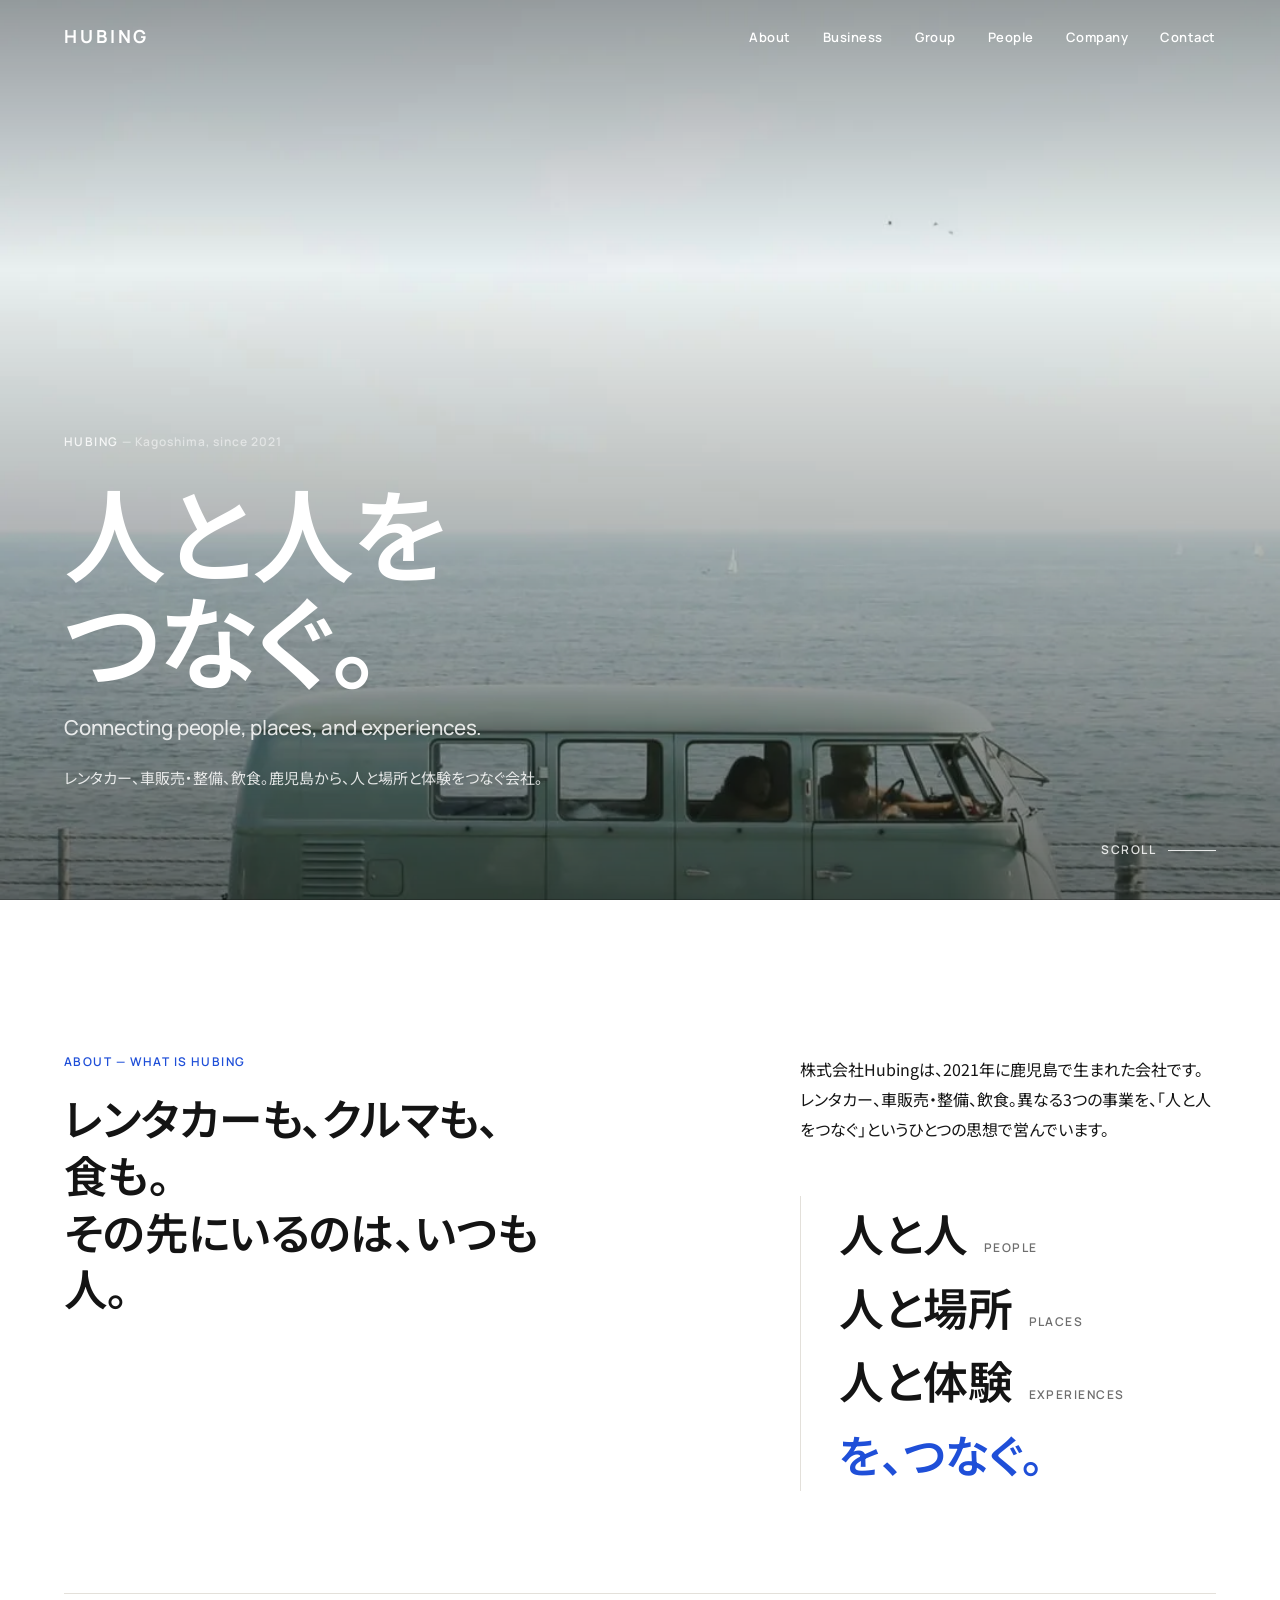
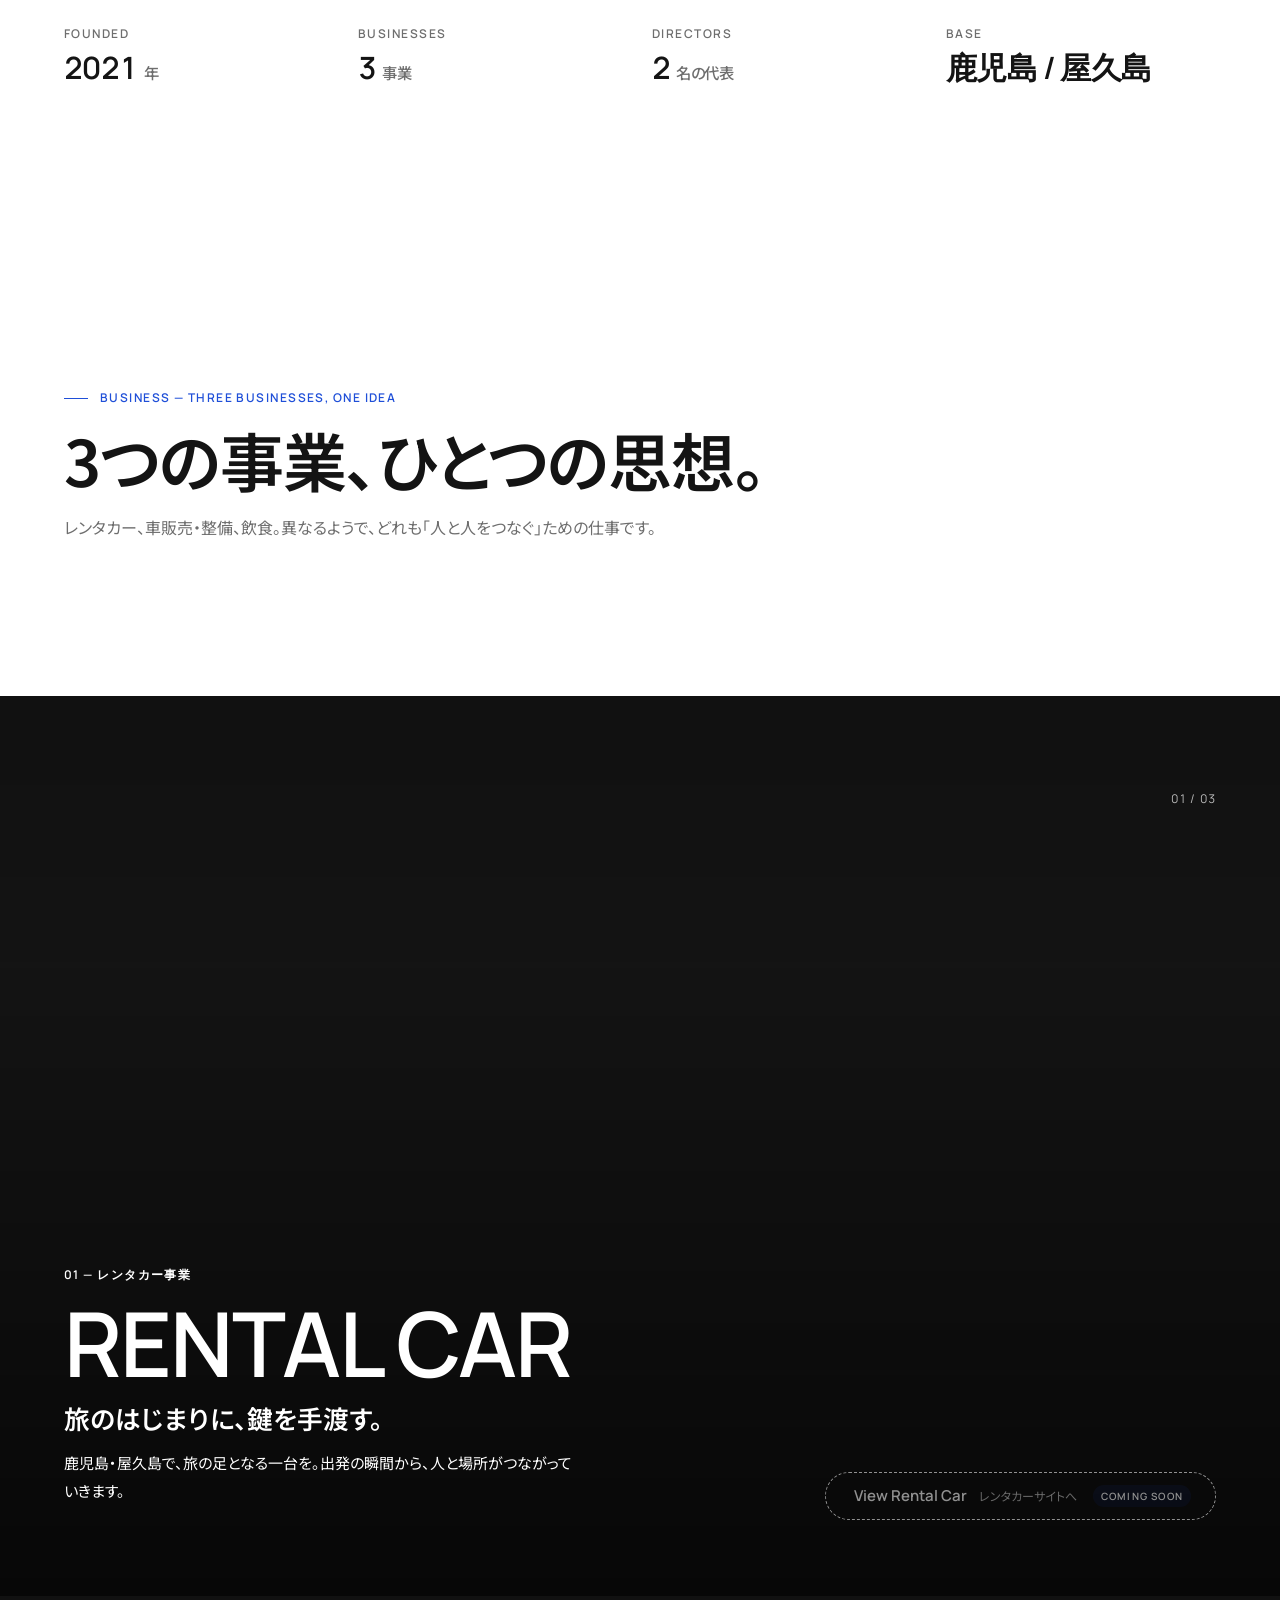
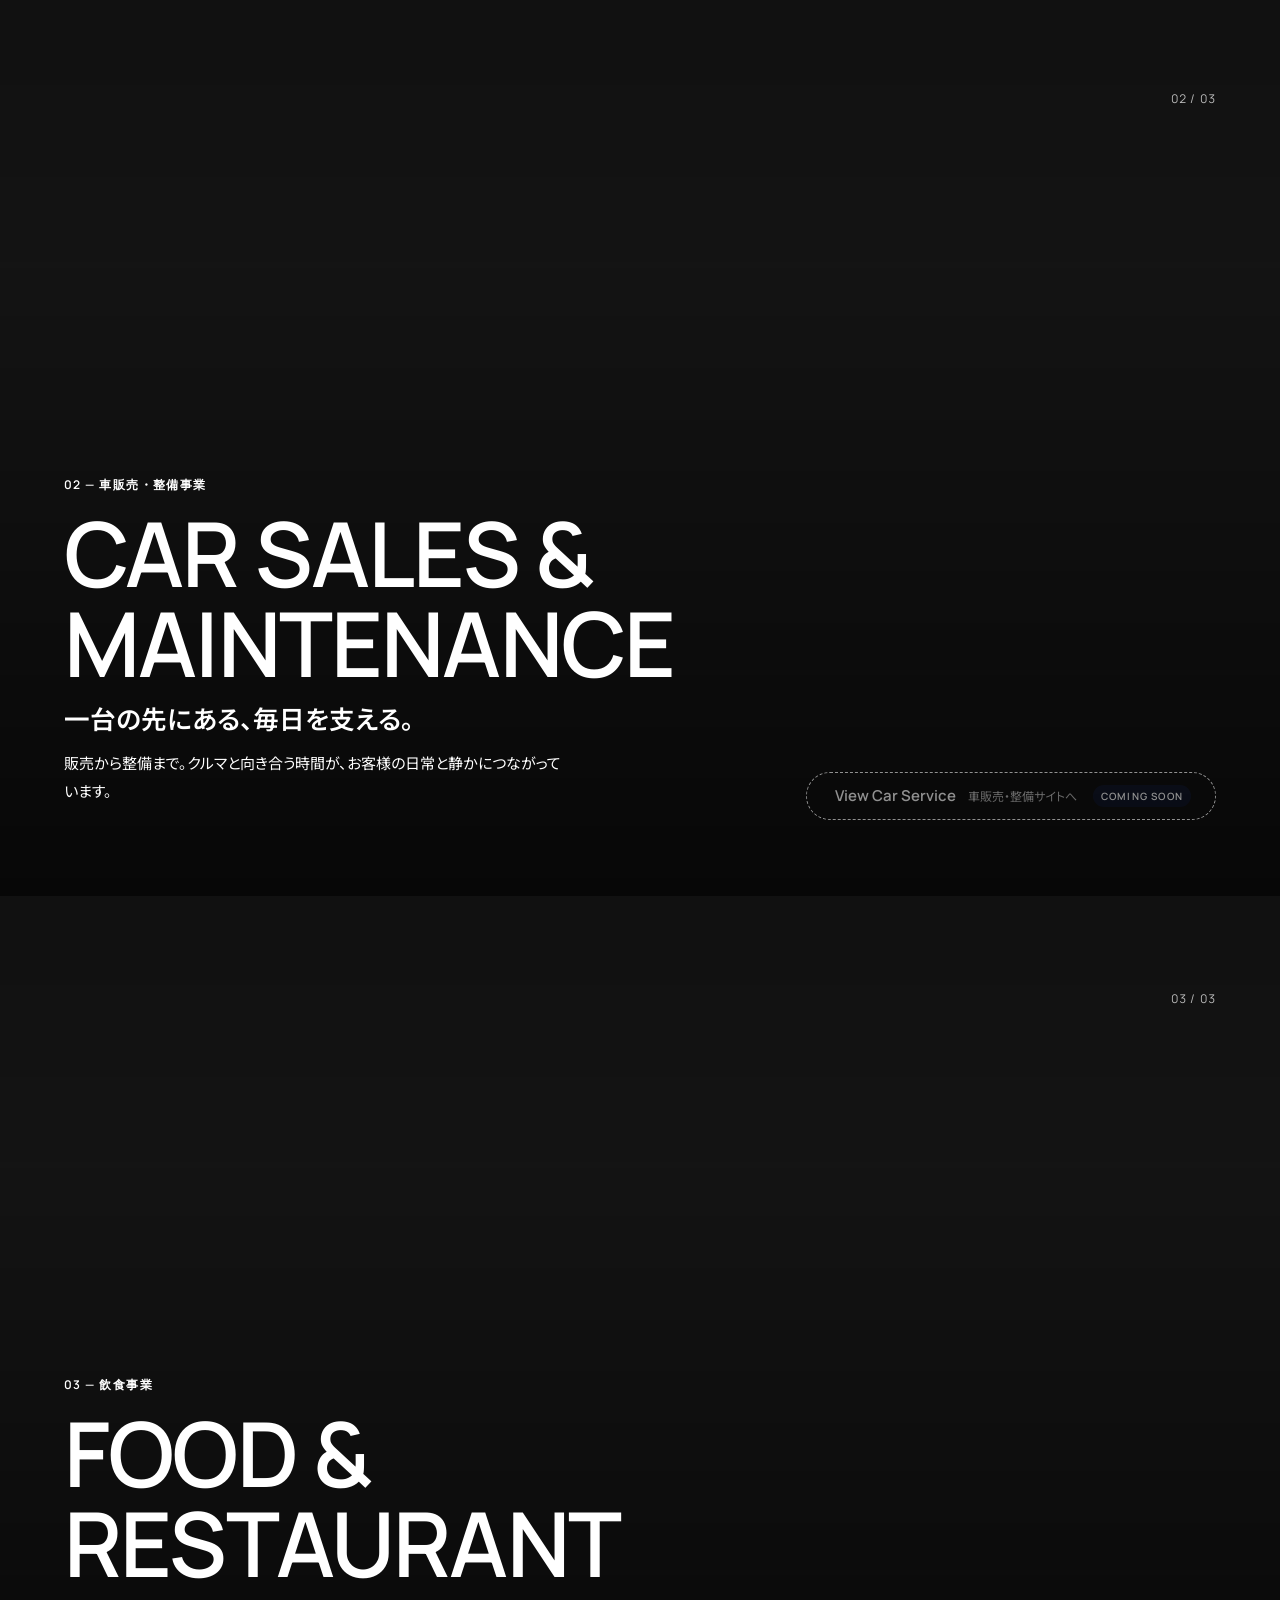
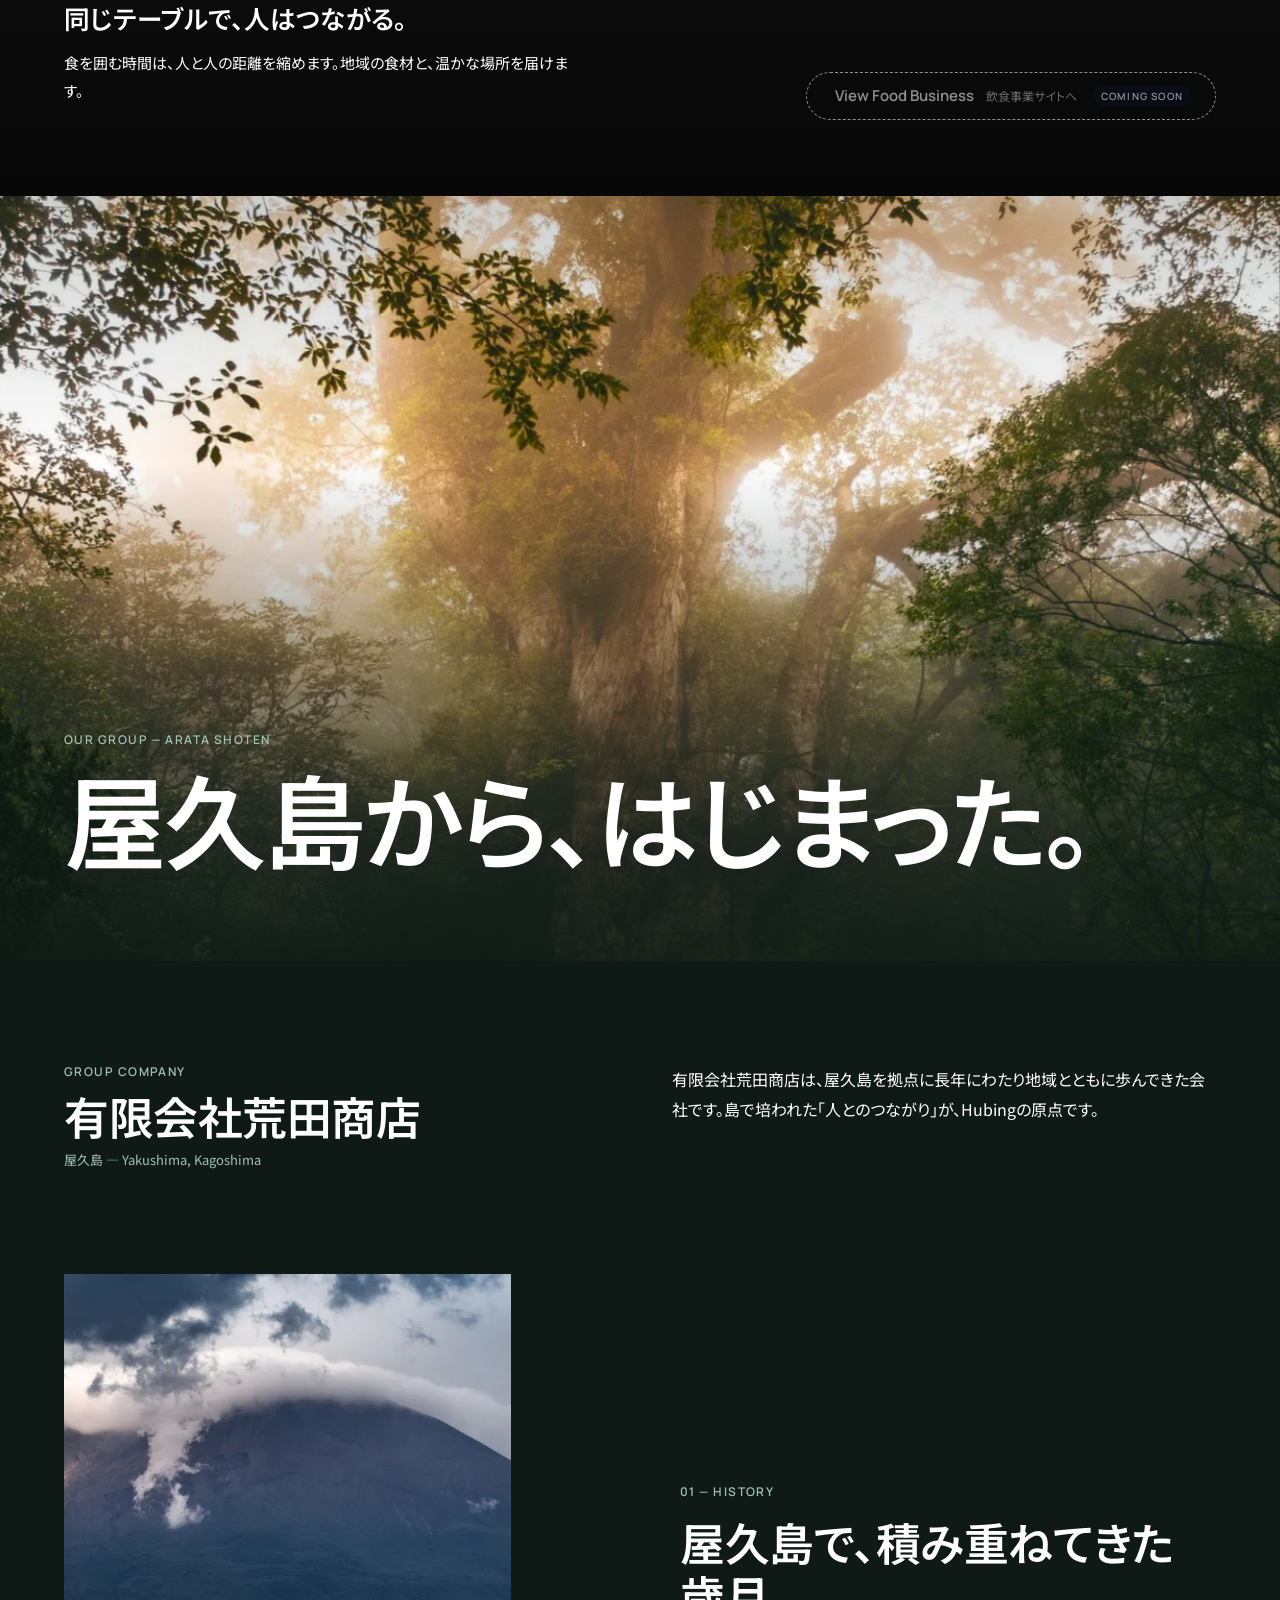
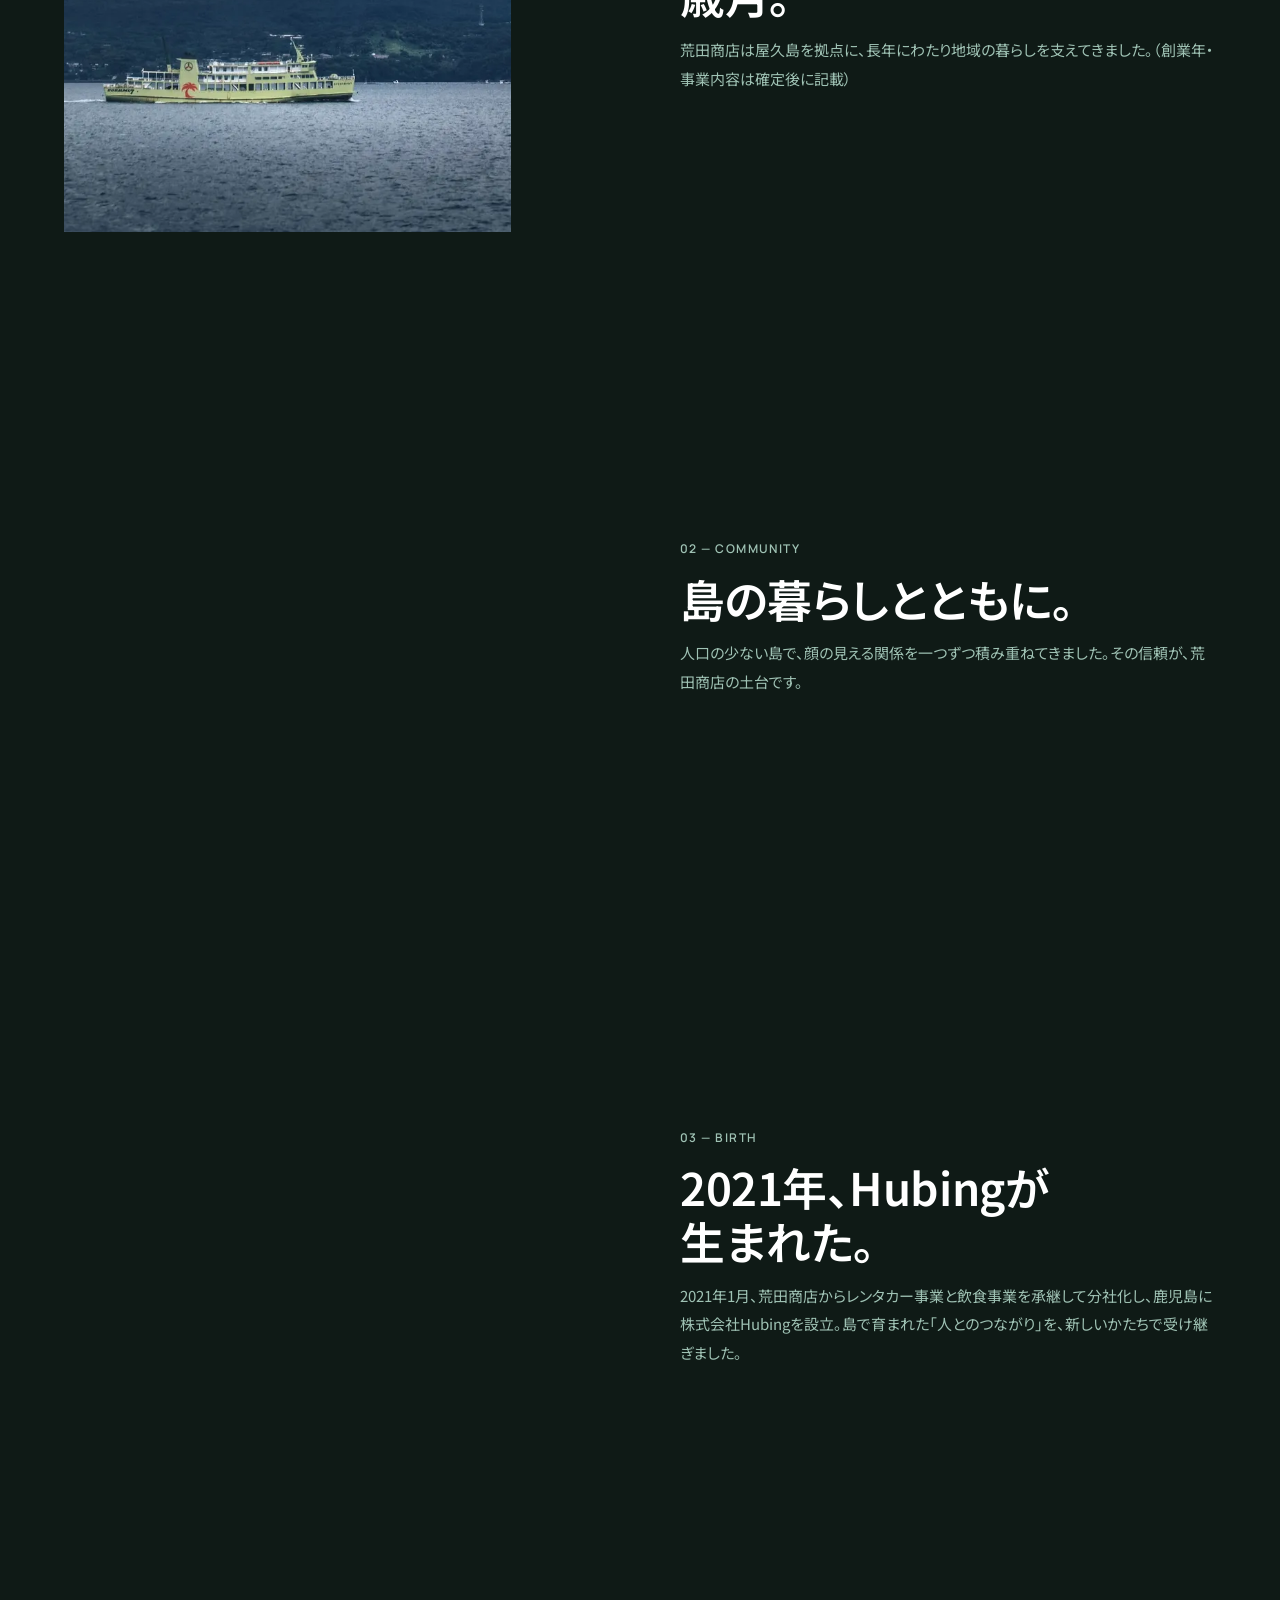
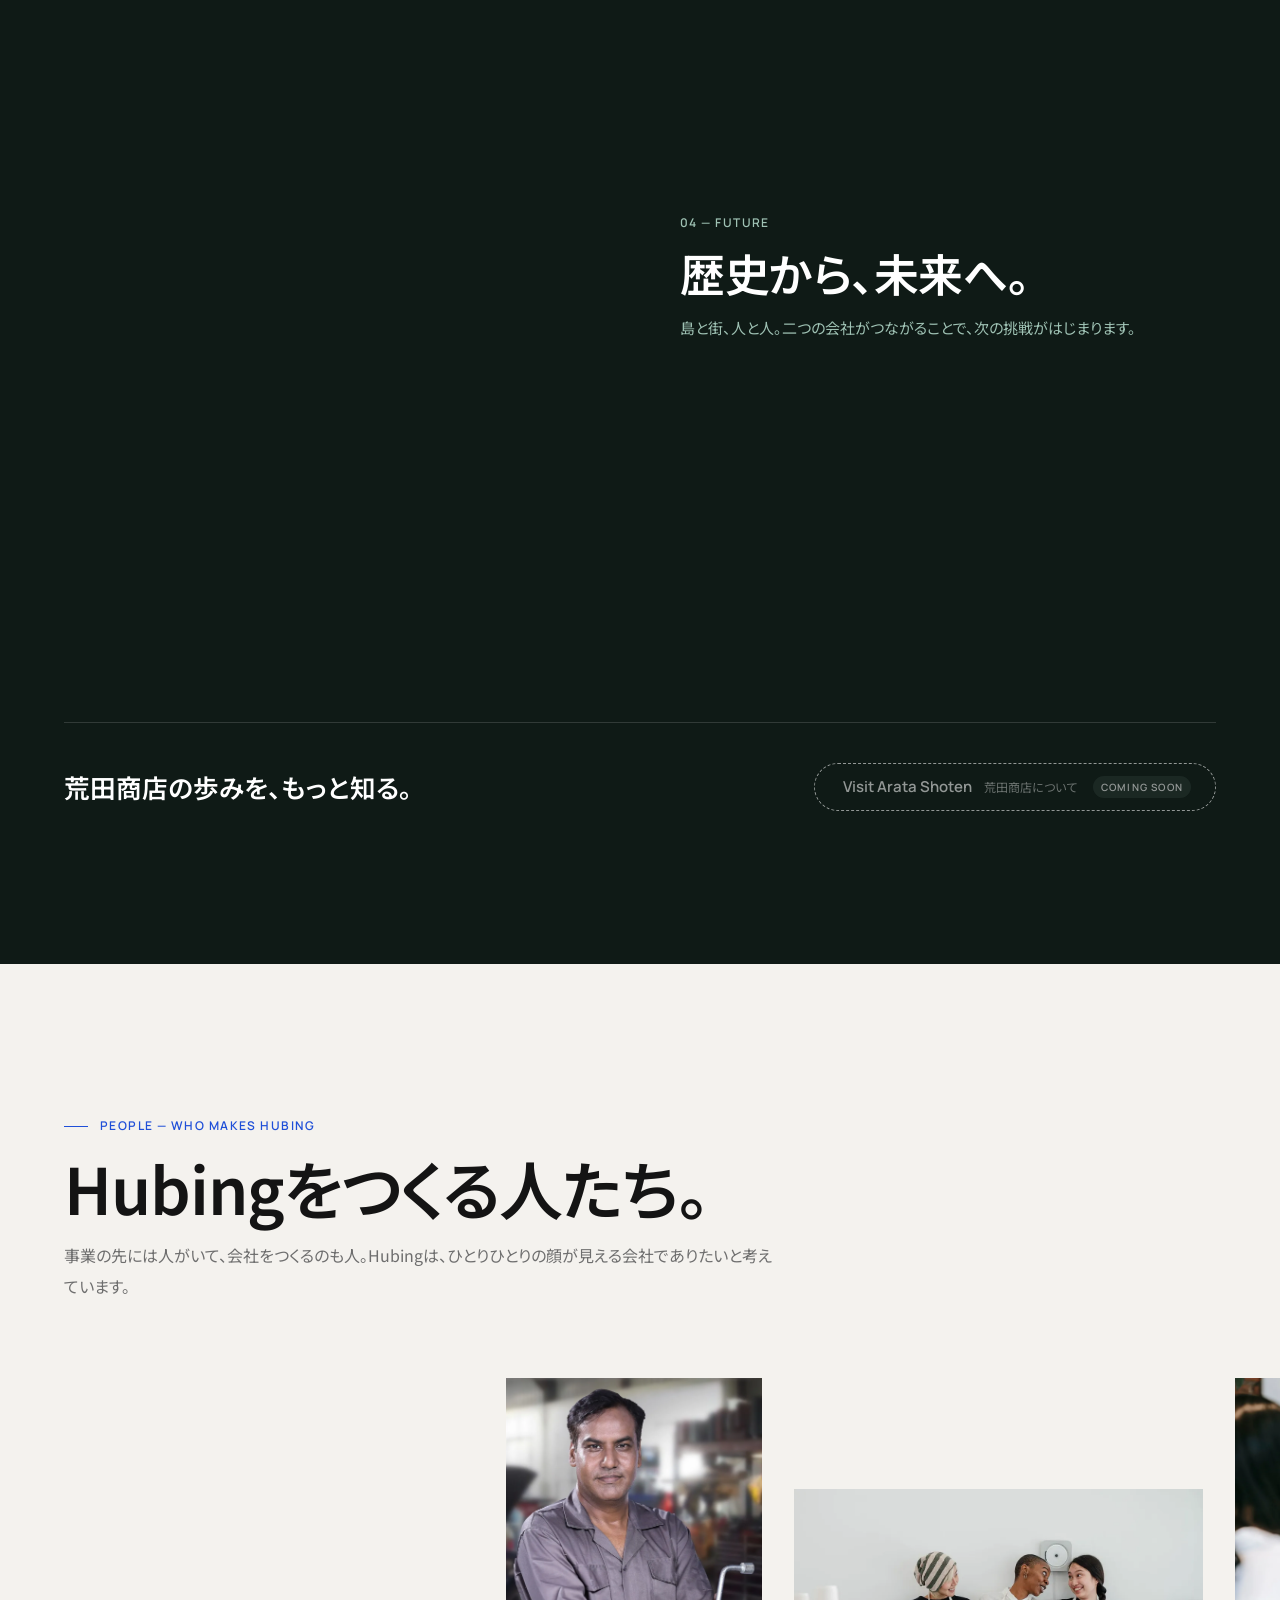
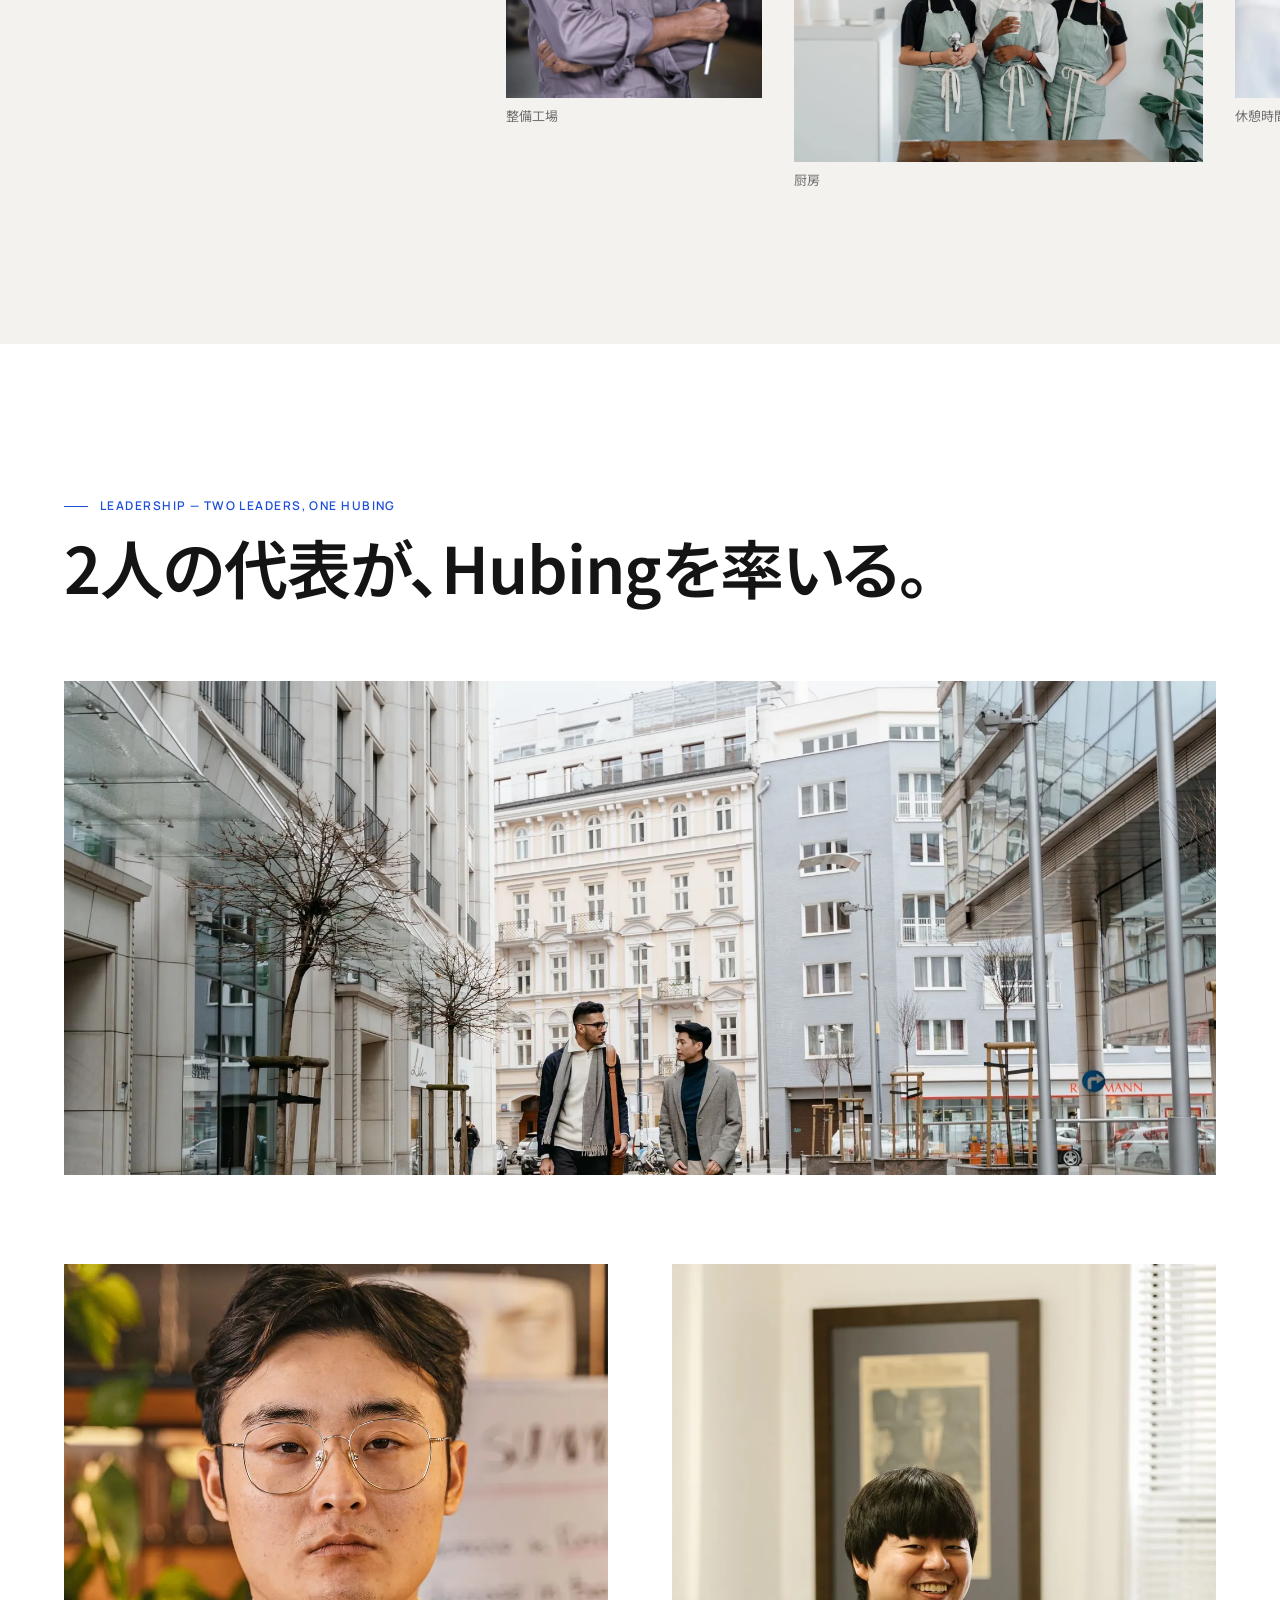
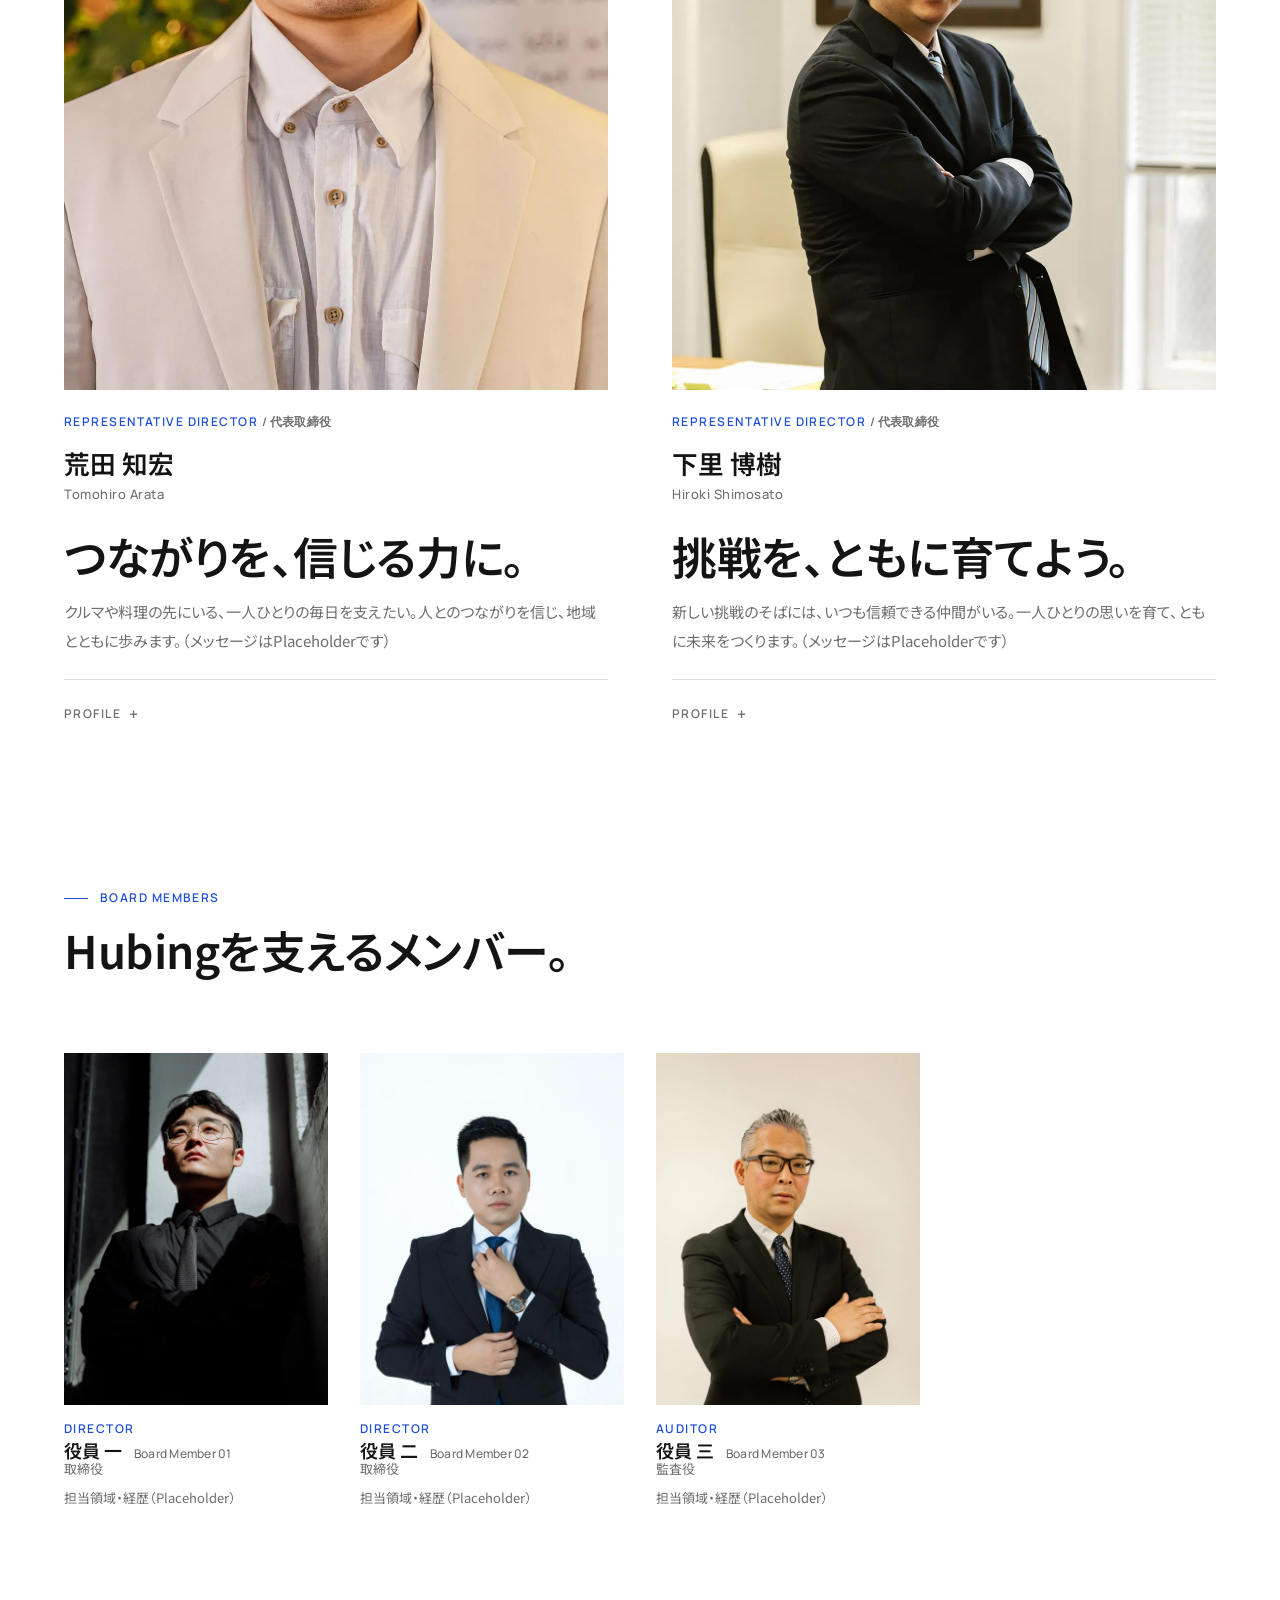
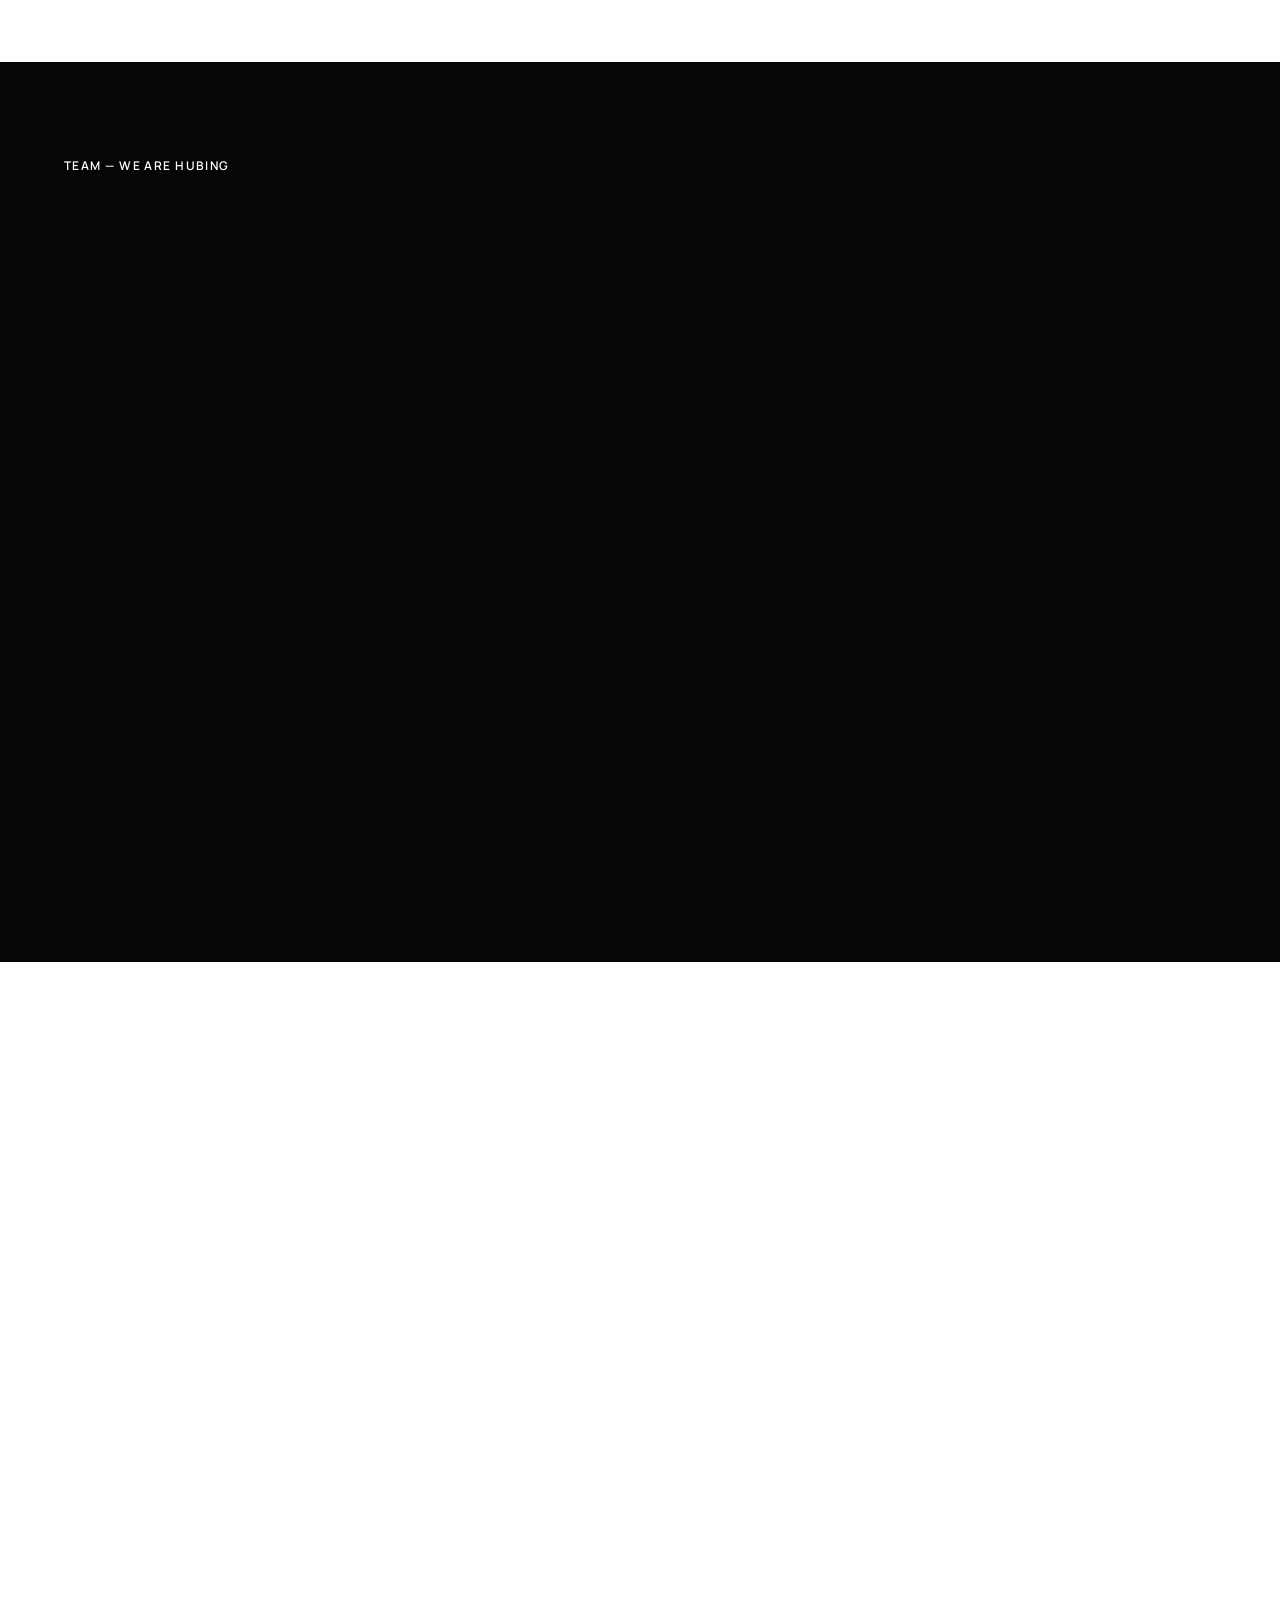
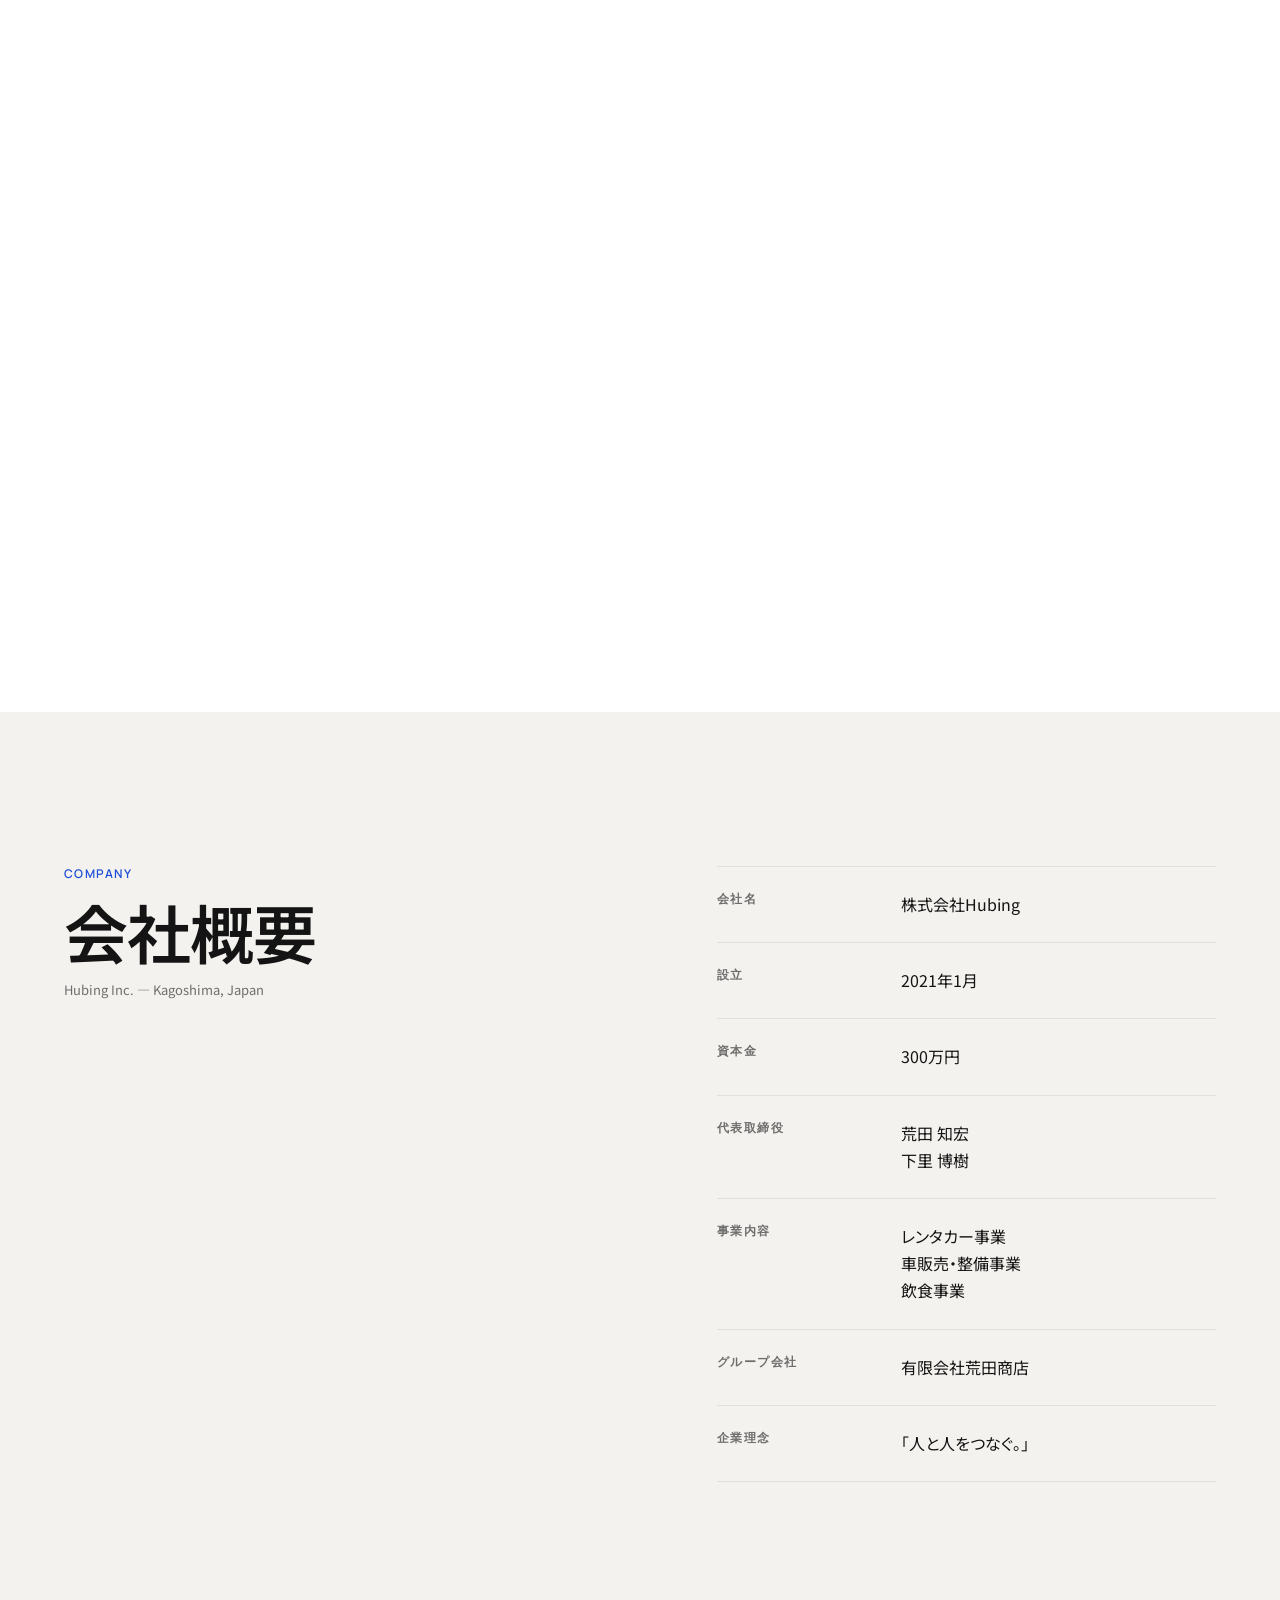
==== commit 0a553732: "Demo build 2026-10-15 16:47" ====
--- a/index.html
+++ b/index.html
@@ -1,3 +1,3 @@
-<!DOCTYPE html><html lang="ja"> <head><meta charset="utf-8"><meta name="viewport" content="width=device-width, initial-scale=1, viewport-fit=cover"><link rel="preconnect" href="https://fonts.googleapis.com"><link rel="preconnect" href="https://fonts.gstatic.com" crossorigin><link rel="stylesheet" href="https://fonts.googleapis.com/css2?family=Manrope:wght@400..800&family=Noto+Sans+JP:wght@300..700&display=swap"><title>株式会社Hubing｜人と人をつなぐ。レンタカー・車販売・整備・飲食｜鹿児島</title> <meta name="description" content="株式会社Hubingは「人と人をつなぐ。」を理念に、鹿児島でレンタカー事業・車販売・整備事業・飲食事業を展開する会社です。グループ会社に屋久島の有限会社荒田商店。"> <link rel="canonical" href="https://hubing.jp/"> <meta name="robots" content="noindex, nofollow"> <meta property="og:type" content="website"> <meta property="og:site_name" content="株式会社Hubing"> <meta property="og:title" content="株式会社Hubing｜人と人をつなぐ。レンタカー・車販売・整備・飲食｜鹿児島"> <meta property="og:description" content="株式会社Hubingは「人と人をつなぐ。」を理念に、鹿児島でレンタカー事業・車販売・整備事業・飲食事業を展開する会社です。グループ会社に屋久島の有限会社荒田商店。"> <meta property="og:url" content="https://hubing.jp/"> <meta property="og:image" content="https://hubing.jp/og/og-default.jpg"> <meta property="og:image:width" content="1200"> <meta property="og:image:height" content="630"> <meta property="og:locale" content="ja_JP"> <meta name="twitter:card" content="summary_large_image"> <meta name="twitter:title" content="株式会社Hubing｜人と人をつなぐ。レンタカー・車販売・整備・飲食｜鹿児島"> <meta name="twitter:description" content="株式会社Hubingは「人と人をつなぐ。」を理念に、鹿児島でレンタカー事業・車販売・整備事業・飲食事業を展開する会社です。グループ会社に屋久島の有限会社荒田商店。"> <meta name="twitter:image" content="https://hubing.jp/og/og-default.jpg"> <link rel="icon" href="./favicon.svg" type="image/svg+xml"> <link rel="icon" href="./favicon-32.png" type="image/png" sizes="32x32"> <link rel="apple-touch-icon" href="./apple-touch-icon.png"> <meta name="theme-color" content="#141414"><script type="application/ld+json">{"@context":"https://schema.org","@type":"Organization","name":"株式会社Hubing","alternateName":"Hubing Inc.","url":"https://hubing.jp/","logo":"https://hubing.jp/apple-touch-icon.png","image":"https://hubing.jp/og/og-default.jpg","slogan":"人と人をつなぐ。","foundingDate":"2021-01","founder":[{"@type":"Person","name":"荒田 知宏","jobTitle":"代表取締役"},{"@type":"Person","name":"下里 博樹","jobTitle":"代表取締役"}]}</script><script type="application/ld+json">{"@context":"https://schema.org","@type":"WebSite","name":"株式会社Hubing","url":"https://hubing.jp/","inLanguage":"ja"}</script><script>document.documentElement.classList.add('js');</script><link rel="stylesheet" href="./assets/BaseLayout.BBFP4-Il.css"><link rel="stylesheet" href="./assets/index.DFCXZRkm.css"></head> <body> <a href="#main" class="skip-link">本文へスキップ</a> <header class="header" data-header data-astro-cid-isef26zo> <div class="header__inner container" data-astro-cid-isef26zo> <a href="#top" class="header__logo t-en" aria-label="株式会社Hubing トップへ" data-astro-cid-isef26zo>HUBING</a> <nav class="header__nav" aria-label="ページ内ナビゲーション" data-astro-cid-isef26zo> <ul class="header__list" data-astro-cid-isef26zo> <li data-astro-cid-isef26zo><a href="#about" class="header__link t-en" data-astro-cid-isef26zo>About</a></li><li data-astro-cid-isef26zo><a href="#business" class="header__link t-en" data-astro-cid-isef26zo>Business</a></li><li data-astro-cid-isef26zo><a href="#group" class="header__link t-en" data-astro-cid-isef26zo>Group</a></li><li data-astro-cid-isef26zo><a href="#people" class="header__link t-en" data-astro-cid-isef26zo>People</a></li><li data-astro-cid-isef26zo><a href="#company" class="header__link t-en" data-astro-cid-isef26zo>Company</a></li><li data-astro-cid-isef26zo><a href="#hub" class="header__link t-en" data-astro-cid-isef26zo>Contact</a></li> </ul> </nav> <button class="header__menu" type="button" data-menu-button aria-expanded="false" aria-controls="mobile-menu" data-astro-cid-isef26zo> <span class="header__menu-label t-en" data-menu-label data-astro-cid-isef26zo>Menu</span> <span class="header__menu-icon" aria-hidden="true" data-astro-cid-isef26zo><i data-astro-cid-isef26zo></i><i data-astro-cid-isef26zo></i></span> </button> </div> </header> <div class="menu" id="mobile-menu" data-menu aria-hidden="true" data-astro-cid-imidouvt> <div class="menu__inner container" data-astro-cid-imidouvt> <nav aria-label="メニュー" data-astro-cid-imidouvt> <ol class="menu__list" data-astro-cid-imidouvt> <li data-astro-cid-imidouvt> <a href="#about" class="menu__link" data-astro-cid-imidouvt> <span class="menu__num t-num" data-astro-cid-imidouvt>01</span> <span class="menu__label t-en" data-astro-cid-imidouvt>About</span> <span class="menu__ja" data-astro-cid-imidouvt>Hubingとは</span> </a> </li><li data-astro-cid-imidouvt> <a href="#business" class="menu__link" data-astro-cid-imidouvt> <span class="menu__num t-num" data-astro-cid-imidouvt>02</span> <span class="menu__label t-en" data-astro-cid-imidouvt>Business</span> <span class="menu__ja" data-astro-cid-imidouvt>事業</span> </a> </li><li data-astro-cid-imidouvt> <a href="#group" class="menu__link" data-astro-cid-imidouvt> <span class="menu__num t-num" data-astro-cid-imidouvt>03</span> <span class="menu__label t-en" data-astro-cid-imidouvt>Group</span> <span class="menu__ja" data-astro-cid-imidouvt>グループ</span> </a> </li><li data-astro-cid-imidouvt> <a href="#people" class="menu__link" data-astro-cid-imidouvt> <span class="menu__num t-num" data-astro-cid-imidouvt>04</span> <span class="menu__label t-en" data-astro-cid-imidouvt>People</span> <span class="menu__ja" data-astro-cid-imidouvt>Hubingをつくる人たち</span> </a> </li><li data-astro-cid-imidouvt> <a href="#company" class="menu__link" data-astro-cid-imidouvt> <span class="menu__num t-num" data-astro-cid-imidouvt>05</span> <span class="menu__label t-en" data-astro-cid-imidouvt>Company</span> <span class="menu__ja" data-astro-cid-imidouvt>会社情報</span> </a> </li><li data-astro-cid-imidouvt> <a href="#hub" class="menu__link" data-astro-cid-imidouvt> <span class="menu__num t-num" data-astro-cid-imidouvt>06</span> <span class="menu__label t-en" data-astro-cid-imidouvt>Contact</span> <span class="menu__ja" data-astro-cid-imidouvt>お問い合わせ</span> </a> </li> </ol> </nav> <div class="menu__sites" data-astro-cid-imidouvt> <p class="t-label" data-astro-cid-imidouvt>Our Sites</p> <ul class="menu__site-list" data-astro-cid-imidouvt> <li data-astro-cid-imidouvt> <span class="menu__site is-soon" data-astro-cid-imidouvt>Rental Car <span class="t-label" data-astro-cid-imidouvt>Coming soon</span></span> </li><li data-astro-cid-imidouvt> <span class="menu__site is-soon" data-astro-cid-imidouvt>Car Sales &amp; Maintenance <span class="t-label" data-astro-cid-imidouvt>Coming soon</span></span> </li><li data-astro-cid-imidouvt> <span class="menu__site is-soon" data-astro-cid-imidouvt>Food &amp; Restaurant <span class="t-label" data-astro-cid-imidouvt>Coming soon</span></span> </li><li data-astro-cid-imidouvt> <span class="menu__site is-soon" data-astro-cid-imidouvt>Arata Shoten <span class="t-label" data-astro-cid-imidouvt>Coming soon</span></span> </li> </ul>  </div> </div> </div> <main id="main">  <section class="hero theme-dark" id="top" data-hero data-header-theme="dark" data-section="01" aria-label="Hubingの世界観" data-astro-cid-yodha2z4> <div class="hero__media" data-hero-media data-astro-cid-yodha2z4> <picture>   <source media="(max-width: 767px)" type="image/webp" srcset="./assets/poster-mobile.VL8s9_vM_Z1NxoUU.webp 1080w" sizes="100vw">   <img src="./assets/poster-desktop.woykEaIs_Z1Eo6yC.webp" srcset="./assets/poster-desktop.woykEaIs_1iPSJH.webp 1080w, ./assets/poster-desktop.woykEaIs_Z4QFfM.webp 2048w" sizes="100vw" width="2560" height="1440" alt="鹿児島の道を走るクルマと人々（Placeholder）" loading="eager" decoding="sync" fetchpriority="high"> </picture>  </div> <div class="hero__shade" aria-hidden="true" data-astro-cid-yodha2z4></div> <div class="hero__content container" data-hero-content data-astro-cid-yodha2z4> <p class="hero__label t-label" data-astro-cid-yodha2z4>HUBING<span class="hero__label-sub" data-astro-cid-yodha2z4> — Kagoshima, since 2021</span></p> <h1 class="hero__title t-display" data-astro-cid-yodha2z4> <span class="hero__line" data-astro-cid-yodha2z4><span class="hero__word" data-astro-cid-yodha2z4>人と人を</span></span><span class="hero__line" data-astro-cid-yodha2z4><span class="hero__word" data-astro-cid-yodha2z4>つなぐ。</span></span> </h1> <p class="hero__sub t-en" data-astro-cid-yodha2z4>Connecting people, places, and experiences.</p> <p class="hero__lead" data-astro-cid-yodha2z4>レンタカー、車販売・整備、飲食。鹿児島から、人と場所と体験をつなぐ会社。</p> </div> <a href="#about" class="hero__scroll t-label" aria-label="次のセクションへスクロール" data-astro-cid-yodha2z4> <span data-astro-cid-yodha2z4>Scroll</span><i aria-hidden="true" data-astro-cid-yodha2z4></i> </a> </section> <section id="about" class="section about" data-section="02" data-astro-cid-5gtlsymu> <div class="container" data-astro-cid-5gtlsymu> <div class="about__grid" data-astro-cid-5gtlsymu> <div class="about__head" data-reveal-group="120" data-astro-cid-5gtlsymu> <p class="t-label" data-reveal data-astro-cid-5gtlsymu>About — What is Hubing</p> <h2 class="about__title" data-reveal data-astro-cid-5gtlsymu>レンタカーも、クルマも、食も。<br data-astro-cid-5gtlsymu>その先にいるのは、いつも人。</h2> </div> <div class="about__body" data-astro-cid-5gtlsymu> <p class="t-lead" data-reveal data-astro-cid-5gtlsymu>
+<!DOCTYPE html><html lang="ja"> <head><meta charset="utf-8"><meta name="viewport" content="width=device-width, initial-scale=1, viewport-fit=cover"><link rel="preconnect" href="https://fonts.googleapis.com"><link rel="preconnect" href="https://fonts.gstatic.com" crossorigin><link rel="stylesheet" href="https://fonts.googleapis.com/css2?family=Manrope:wght@400..800&family=Noto+Sans+JP:wght@300..700&display=swap"><title>株式会社Hubing｜人と人をつなぐ。レンタカー・車販売・整備・飲食｜鹿児島</title> <meta name="description" content="株式会社Hubingは「人と人をつなぐ。」を理念に、鹿児島でレンタカー事業・車販売・整備事業・飲食事業を展開する会社です。グループ会社に屋久島の有限会社荒田商店。"> <link rel="canonical" href="https://hubing.jp/"> <meta name="robots" content="noindex, nofollow"> <meta property="og:type" content="website"> <meta property="og:site_name" content="株式会社Hubing"> <meta property="og:title" content="株式会社Hubing｜人と人をつなぐ。レンタカー・車販売・整備・飲食｜鹿児島"> <meta property="og:description" content="株式会社Hubingは「人と人をつなぐ。」を理念に、鹿児島でレンタカー事業・車販売・整備事業・飲食事業を展開する会社です。グループ会社に屋久島の有限会社荒田商店。"> <meta property="og:url" content="https://hubing.jp/"> <meta property="og:image" content="https://hubing.jp/og/og-default.jpg"> <meta property="og:image:width" content="1200"> <meta property="og:image:height" content="630"> <meta property="og:locale" content="ja_JP"> <meta name="twitter:card" content="summary_large_image"> <meta name="twitter:title" content="株式会社Hubing｜人と人をつなぐ。レンタカー・車販売・整備・飲食｜鹿児島"> <meta name="twitter:description" content="株式会社Hubingは「人と人をつなぐ。」を理念に、鹿児島でレンタカー事業・車販売・整備事業・飲食事業を展開する会社です。グループ会社に屋久島の有限会社荒田商店。"> <meta name="twitter:image" content="https://hubing.jp/og/og-default.jpg"> <link rel="icon" href="./favicon.svg" type="image/svg+xml"> <link rel="icon" href="./favicon-32.png" type="image/png" sizes="32x32"> <link rel="apple-touch-icon" href="./apple-touch-icon.png"> <meta name="theme-color" content="#141414"><script type="application/ld+json">{"@context":"https://schema.org","@type":"Organization","name":"株式会社Hubing","alternateName":"Hubing Inc.","url":"https://hubing.jp/","logo":"https://hubing.jp/apple-touch-icon.png","image":"https://hubing.jp/og/og-default.jpg","slogan":"人と人をつなぐ。","foundingDate":"2021-01","founder":[{"@type":"Person","name":"荒田 知宏","jobTitle":"代表取締役"},{"@type":"Person","name":"下里 博樹","jobTitle":"代表取締役"}]}</script><script type="application/ld+json">{"@context":"https://schema.org","@type":"WebSite","name":"株式会社Hubing","url":"https://hubing.jp/","inLanguage":"ja"}</script><script>document.documentElement.classList.add('js');</script><link rel="stylesheet" href="./assets/BaseLayout.BBFP4-Il.css"><link rel="stylesheet" href="./assets/index._hzsJ2km.css"></head> <body> <a href="#main" class="skip-link">本文へスキップ</a> <header class="header" data-header data-astro-cid-isef26zo> <div class="header__inner container" data-astro-cid-isef26zo> <a href="#top" class="header__logo t-en" aria-label="株式会社Hubing トップへ" data-astro-cid-isef26zo>HUBING</a> <nav class="header__nav" aria-label="ページ内ナビゲーション" data-astro-cid-isef26zo> <ul class="header__list" data-astro-cid-isef26zo> <li data-astro-cid-isef26zo><a href="#about" class="header__link t-en" data-astro-cid-isef26zo>About</a></li><li data-astro-cid-isef26zo><a href="#business" class="header__link t-en" data-astro-cid-isef26zo>Business</a></li><li data-astro-cid-isef26zo><a href="#group" class="header__link t-en" data-astro-cid-isef26zo>Group</a></li><li data-astro-cid-isef26zo><a href="#people" class="header__link t-en" data-astro-cid-isef26zo>People</a></li><li data-astro-cid-isef26zo><a href="#company" class="header__link t-en" data-astro-cid-isef26zo>Company</a></li><li data-astro-cid-isef26zo><a href="#hub" class="header__link t-en" data-astro-cid-isef26zo>Contact</a></li> </ul> </nav> <button class="header__menu" type="button" data-menu-button aria-expanded="false" aria-controls="mobile-menu" data-astro-cid-isef26zo> <span class="header__menu-label t-en" data-menu-label data-astro-cid-isef26zo>Menu</span> <span class="header__menu-icon" aria-hidden="true" data-astro-cid-isef26zo><i data-astro-cid-isef26zo></i><i data-astro-cid-isef26zo></i></span> </button> </div> </header> <div class="menu" id="mobile-menu" data-menu aria-hidden="true" data-astro-cid-imidouvt> <div class="menu__inner container" data-astro-cid-imidouvt> <nav aria-label="メニュー" data-astro-cid-imidouvt> <ol class="menu__list" data-astro-cid-imidouvt> <li data-astro-cid-imidouvt> <a href="#about" class="menu__link" data-astro-cid-imidouvt> <span class="menu__num t-num" data-astro-cid-imidouvt>01</span> <span class="menu__label t-en" data-astro-cid-imidouvt>About</span> <span class="menu__ja" data-astro-cid-imidouvt>Hubingとは</span> </a> </li><li data-astro-cid-imidouvt> <a href="#business" class="menu__link" data-astro-cid-imidouvt> <span class="menu__num t-num" data-astro-cid-imidouvt>02</span> <span class="menu__label t-en" data-astro-cid-imidouvt>Business</span> <span class="menu__ja" data-astro-cid-imidouvt>事業</span> </a> </li><li data-astro-cid-imidouvt> <a href="#group" class="menu__link" data-astro-cid-imidouvt> <span class="menu__num t-num" data-astro-cid-imidouvt>03</span> <span class="menu__label t-en" data-astro-cid-imidouvt>Group</span> <span class="menu__ja" data-astro-cid-imidouvt>グループ</span> </a> </li><li data-astro-cid-imidouvt> <a href="#people" class="menu__link" data-astro-cid-imidouvt> <span class="menu__num t-num" data-astro-cid-imidouvt>04</span> <span class="menu__label t-en" data-astro-cid-imidouvt>People</span> <span class="menu__ja" data-astro-cid-imidouvt>Hubingをつくる人たち</span> </a> </li><li data-astro-cid-imidouvt> <a href="#company" class="menu__link" data-astro-cid-imidouvt> <span class="menu__num t-num" data-astro-cid-imidouvt>05</span> <span class="menu__label t-en" data-astro-cid-imidouvt>Company</span> <span class="menu__ja" data-astro-cid-imidouvt>会社情報</span> </a> </li><li data-astro-cid-imidouvt> <a href="#hub" class="menu__link" data-astro-cid-imidouvt> <span class="menu__num t-num" data-astro-cid-imidouvt>06</span> <span class="menu__label t-en" data-astro-cid-imidouvt>Contact</span> <span class="menu__ja" data-astro-cid-imidouvt>お問い合わせ</span> </a> </li> </ol> </nav> <div class="menu__sites" data-astro-cid-imidouvt> <p class="t-label" data-astro-cid-imidouvt>Our Sites</p> <ul class="menu__site-list" data-astro-cid-imidouvt> <li data-astro-cid-imidouvt> <span class="menu__site is-soon" data-astro-cid-imidouvt>Rental Car <span class="t-label" data-astro-cid-imidouvt>Coming soon</span></span> </li><li data-astro-cid-imidouvt> <span class="menu__site is-soon" data-astro-cid-imidouvt>Car Sales &amp; Maintenance <span class="t-label" data-astro-cid-imidouvt>Coming soon</span></span> </li><li data-astro-cid-imidouvt> <span class="menu__site is-soon" data-astro-cid-imidouvt>Food &amp; Restaurant <span class="t-label" data-astro-cid-imidouvt>Coming soon</span></span> </li><li data-astro-cid-imidouvt> <span class="menu__site is-soon" data-astro-cid-imidouvt>Arata Shoten <span class="t-label" data-astro-cid-imidouvt>Coming soon</span></span> </li> </ul>  </div> </div> </div> <main id="main">  <section class="hero theme-dark" id="top" data-hero data-header-theme="dark" data-section="01" aria-label="Hubingの世界観" data-astro-cid-yodha2z4> <div class="hero__media" data-hero-media data-astro-cid-yodha2z4> <picture>   <source media="(max-width: 767px)" type="image/webp" srcset="./assets/poster-mobile.VL8s9_vM_Z1NxoUU.webp 1080w" sizes="100vw">   <img src="./assets/poster-desktop.woykEaIs_Z1Eo6yC.webp" srcset="./assets/poster-desktop.woykEaIs_1iPSJH.webp 1080w, ./assets/poster-desktop.woykEaIs_Z4QFfM.webp 2048w" sizes="100vw" width="2560" height="1440" alt="鹿児島の道を走るクルマと人々（Placeholder）" loading="eager" decoding="sync" fetchpriority="high"> </picture>  </div> <div class="hero__shade" aria-hidden="true" data-astro-cid-yodha2z4></div> <div class="hero__content container" data-hero-content data-astro-cid-yodha2z4> <p class="hero__label t-label" data-astro-cid-yodha2z4>HUBING<span class="hero__label-sub" data-astro-cid-yodha2z4> — Kagoshima, since 2021</span></p> <h1 class="hero__title t-display" data-astro-cid-yodha2z4> <span class="hero__line" data-astro-cid-yodha2z4><span class="hero__word" data-astro-cid-yodha2z4>人と人を</span></span><span class="hero__line" data-astro-cid-yodha2z4><span class="hero__word" data-astro-cid-yodha2z4>つなぐ。</span></span> </h1> <p class="hero__sub t-en" data-astro-cid-yodha2z4>Connecting people, places, and experiences.</p> <p class="hero__lead" data-astro-cid-yodha2z4>レンタカー、車販売・整備、飲食。鹿児島から、人と場所と体験をつなぐ会社。</p> </div> <a href="#about" class="hero__scroll t-label" aria-label="次のセクションへスクロール" data-astro-cid-yodha2z4> <span data-astro-cid-yodha2z4>Scroll</span><i aria-hidden="true" data-astro-cid-yodha2z4></i> </a> </section> <section id="about" class="section about" data-section="02" data-astro-cid-5gtlsymu> <div class="container" data-astro-cid-5gtlsymu> <div class="about__grid" data-astro-cid-5gtlsymu> <div class="about__head" data-reveal-group="120" data-astro-cid-5gtlsymu> <p class="t-label" data-reveal data-astro-cid-5gtlsymu>About — What is Hubing</p> <h2 class="about__title" data-reveal data-astro-cid-5gtlsymu>レンタカーも、クルマも、食も。<br data-astro-cid-5gtlsymu>その先にいるのは、いつも人。</h2> </div> <div class="about__body" data-astro-cid-5gtlsymu> <p class="t-lead" data-reveal data-astro-cid-5gtlsymu>
 株式会社Hubingは、2021年に鹿児島で生まれた会社です。レンタカー、車販売・整備、飲食。異なる3つの事業を、「人と人をつなぐ」というひとつの思想で営んでいます。
-</p> <ul class="about__words" data-reveal-group="150" data-astro-cid-5gtlsymu> <li class="about__word" data-reveal data-astro-cid-5gtlsymu> <span class="about__word-ja t-h2" data-astro-cid-5gtlsymu>人と人</span> <span class="about__word-en t-label" data-astro-cid-5gtlsymu>People</span> </li><li class="about__word" data-reveal data-astro-cid-5gtlsymu> <span class="about__word-ja t-h2" data-astro-cid-5gtlsymu>人と場所</span> <span class="about__word-en t-label" data-astro-cid-5gtlsymu>Places</span> </li><li class="about__word" data-reveal data-astro-cid-5gtlsymu> <span class="about__word-ja t-h2" data-astro-cid-5gtlsymu>人と体験</span> <span class="about__word-en t-label" data-astro-cid-5gtlsymu>Experiences</span> </li> <li class="about__word about__word--last" data-reveal data-astro-cid-5gtlsymu> <span class="about__word-ja t-h2" data-astro-cid-5gtlsymu>を、つなぐ。</span> </li> </ul> </div> </div> <ul class="about__facts" data-reveal-group="80" data-astro-cid-5gtlsymu> <li class="about__fact" data-reveal data-astro-cid-5gtlsymu> <span class="t-label about__fact-label" data-astro-cid-5gtlsymu>Founded</span> <span class="about__fact-value" data-astro-cid-5gtlsymu><span class="t-num" data-astro-cid-5gtlsymu>2021</span><span class="about__fact-unit" data-astro-cid-5gtlsymu>年</span></span> </li><li class="about__fact" data-reveal data-astro-cid-5gtlsymu> <span class="t-label about__fact-label" data-astro-cid-5gtlsymu>Businesses</span> <span class="about__fact-value" data-astro-cid-5gtlsymu><span class="t-num" data-astro-cid-5gtlsymu>3</span><span class="about__fact-unit" data-astro-cid-5gtlsymu>事業</span></span> </li><li class="about__fact" data-reveal data-astro-cid-5gtlsymu> <span class="t-label about__fact-label" data-astro-cid-5gtlsymu>Directors</span> <span class="about__fact-value" data-astro-cid-5gtlsymu><span class="t-num" data-astro-cid-5gtlsymu>2</span><span class="about__fact-unit" data-astro-cid-5gtlsymu>名の代表</span></span> </li><li class="about__fact" data-reveal data-astro-cid-5gtlsymu> <span class="t-label about__fact-label" data-astro-cid-5gtlsymu>Base</span> <span class="about__fact-value" data-astro-cid-5gtlsymu><span class="t-num" data-astro-cid-5gtlsymu>鹿児島 / 屋久島</span></span> </li> </ul> </div> </section> <section id="business" class="section section--flush business" data-section="03" data-astro-cid-o5c6obni> <div class="container business__intro" data-astro-cid-o5c6obni> <div class="section-head is-left" data-reveal-group="120" data-astro-cid-6j3riaey> <p class="t-label" data-reveal data-astro-cid-6j3riaey>BUSINESS — Three businesses, one idea</p> <h2 class="t-h1" data-reveal data-astro-cid-6j3riaey>3つの事業、ひとつの思想。</h2> <p class="t-lead t-muted" data-reveal data-astro-cid-6j3riaey>レンタカー、車販売・整備、飲食。異なるようで、どれも「人と人をつなぐ」ための仕事です。</p> </div> </div> <div class="stack" data-astro-cid-o5c6obni> <article class="panel theme-dark" data-business-panel data-header-theme="dark" id="business-rental" data-astro-cid-o5c6obni> <div class="panel__media" data-panel-media data-astro-cid-o5c6obni> <div class="panel__zoom" data-scale-in data-astro-cid-o5c6obni> <picture>   <source media="(max-width: 767px)" type="image/webp" srcset="./assets/rental-portrait.Bgi_Uyg4_1GYyEX.webp 1080w, ./assets/rental-portrait.Bgi_Uyg4_Z8n7p8.webp 1200w" sizes="100vw">   <img src="./assets/rental-landscape.BBapgPVi_Z2bXzgx.webp" srcset="./assets/rental-landscape.BBapgPVi_Z17VjBD.webp 1080w, ./assets/rental-landscape.BBapgPVi_Z1ndkKF.webp 2048w" sizes="100vw" width="2400" height="1350" alt="レンタカーの鍵を手渡すスタッフ（Placeholder）" loading="lazy" decoding="async" fetchpriority="auto"> </picture> </div> </div> <div class="panel__shade" data-panel-shade aria-hidden="true" data-astro-cid-o5c6obni></div> <div class="panel__gradient" aria-hidden="true" data-astro-cid-o5c6obni></div>  <p class="panel__index t-num" aria-hidden="true" data-astro-cid-o5c6obni>01 / 03</p> <div class="panel__content container" data-reveal-group="100" data-astro-cid-o5c6obni> <p class="t-label panel__label" data-reveal data-astro-cid-o5c6obni>01 — レンタカー事業</p> <h3 class="panel__title t-en" data-reveal data-astro-cid-o5c6obni>RENTAL CAR</h3> <p class="panel__headline t-h3" data-reveal data-astro-cid-o5c6obni>旅のはじまりに、鍵を手渡す。</p> <p class="panel__body" data-reveal data-astro-cid-o5c6obni>鹿児島・屋久島で、旅の足となる一台を。出発の瞬間から、人と場所がつながっていきます。</p> <div class="panel__cta" data-reveal data-astro-cid-o5c6obni> <span aria-disabled="true" data-astro-cid-j6ocf6pu="true" class="btn btn--outline is-disabled"> <span class="btn__label t-en" data-astro-cid-j6ocf6pu>View Rental Car</span> <span class="btn__ja" data-astro-cid-j6ocf6pu>レンタカーサイトへ</span><span class="btn__arrow" aria-hidden="true" data-astro-cid-j6ocf6pu>↗</span> <span class="btn__soon t-label" data-astro-cid-j6ocf6pu>Coming soon</span></span> </div> </div> </article><article class="panel theme-dark" data-business-panel data-header-theme="dark" id="business-car-service" data-astro-cid-o5c6obni> <div class="panel__media" data-panel-media data-astro-cid-o5c6obni> <div class="panel__zoom" data-scale-in data-astro-cid-o5c6obni> <picture>   <source media="(max-width: 767px)" type="image/webp" srcset="./assets/car-service-portrait.Dt4mxPyx_ZrioSH.webp 1080w, ./assets/car-service-portrait.Dt4mxPyx_Z2rsWtv.webp 1200w" sizes="100vw">   <img src="./assets/car-service-landscape.C7lh86mr_Z1Ey8Il.webp" srcset="./assets/car-service-landscape.C7lh86mr_ZuGwS4.webp 1080w, ./assets/car-service-landscape.C7lh86mr_155ODw.webp 2048w" sizes="100vw" width="2400" height="1350" alt="整備工場で作業するスタッフ（Placeholder）" loading="lazy" decoding="async" fetchpriority="auto"> </picture> </div> </div> <div class="panel__shade" data-panel-shade aria-hidden="true" data-astro-cid-o5c6obni></div> <div class="panel__gradient" aria-hidden="true" data-astro-cid-o5c6obni></div>  <p class="panel__index t-num" aria-hidden="true" data-astro-cid-o5c6obni>02 / 03</p> <div class="panel__content container" data-reveal-group="100" data-astro-cid-o5c6obni> <p class="t-label panel__label" data-reveal data-astro-cid-o5c6obni>02 — 車販売・整備事業</p> <h3 class="panel__title t-en" data-reveal data-astro-cid-o5c6obni>CAR SALES &amp; MAINTENANCE</h3> <p class="panel__headline t-h3" data-reveal data-astro-cid-o5c6obni>一台の先にある、毎日を支える。</p> <p class="panel__body" data-reveal data-astro-cid-o5c6obni>販売から整備まで。クルマと向き合う時間が、お客様の日常と静かにつながっています。</p> <div class="panel__cta" data-reveal data-astro-cid-o5c6obni> <span aria-disabled="true" data-astro-cid-j6ocf6pu="true" class="btn btn--outline is-disabled"> <span class="btn__label t-en" data-astro-cid-j6ocf6pu>View Car Service</span> <span class="btn__ja" data-astro-cid-j6ocf6pu>車販売・整備サイトへ</span><span class="btn__arrow" aria-hidden="true" data-astro-cid-j6ocf6pu>↗</span> <span class="btn__soon t-label" data-astro-cid-j6ocf6pu>Coming soon</span></span> </div> </div> </article><article class="panel theme-dark" data-business-panel data-header-theme="dark" id="business-food" data-astro-cid-o5c6obni> <div class="panel__media" data-panel-media data-astro-cid-o5c6obni> <div class="panel__zoom" data-scale-in data-astro-cid-o5c6obni> <picture>   <source media="(max-width: 767px)" type="image/webp" srcset="./assets/food-portrait.C2qkL8m-_ZTB2nu.webp 1080w, ./assets/food-portrait.C2qkL8m-_t1ub7.webp 1200w" sizes="100vw">   <img src="./assets/food-landscape.Dvf4pzSr_Z1z6MU6.webp" srcset="./assets/food-landscape.Dvf4pzSr_Z1J8rv.webp 1080w, ./assets/food-landscape.Dvf4pzSr_Z1prHs0.webp 2048w" sizes="100vw" width="2400" height="1350" alt="カウンター越しに料理を渡す笑顔（Placeholder）" loading="lazy" decoding="async" fetchpriority="auto"> </picture> </div> </div> <div class="panel__shade" data-panel-shade aria-hidden="true" data-astro-cid-o5c6obni></div> <div class="panel__gradient" aria-hidden="true" data-astro-cid-o5c6obni></div>  <p class="panel__index t-num" aria-hidden="true" data-astro-cid-o5c6obni>03 / 03</p> <div class="panel__content container" data-reveal-group="100" data-astro-cid-o5c6obni> <p class="t-label panel__label" data-reveal data-astro-cid-o5c6obni>03 — 飲食事業</p> <h3 class="panel__title t-en" data-reveal data-astro-cid-o5c6obni>FOOD &amp; RESTAURANT</h3> <p class="panel__headline t-h3" data-reveal data-astro-cid-o5c6obni>同じテーブルで、人はつながる。</p> <p class="panel__body" data-reveal data-astro-cid-o5c6obni>食を囲む時間は、人と人の距離を縮めます。地域の食材と、温かな場所を届けます。</p> <div class="panel__cta" data-reveal data-astro-cid-o5c6obni> <span aria-disabled="true" data-astro-cid-j6ocf6pu="true" class="btn btn--outline is-disabled"> <span class="btn__label t-en" data-astro-cid-j6ocf6pu>View Food Business</span> <span class="btn__ja" data-astro-cid-j6ocf6pu>飲食事業サイトへ</span><span class="btn__arrow" aria-hidden="true" data-astro-cid-j6ocf6pu>↗</span> <span class="btn__soon t-label" data-astro-cid-j6ocf6pu>Coming soon</span></span> </div> </div> </article> </div> </section> <section id="group" class="section section--flush theme-green group" data-section="04" data-astro-cid-vgqvhazx> <div class="group__hero" data-group-hero data-header-theme="dark" data-astro-cid-vgqvhazx> <div class="group__hero-media" data-parallax data-astro-cid-vgqvhazx>  <picture> <source srcset="./assets/arata-shoten-station.Bod4Osyl_Z2s24h5.webp 1080w, ./assets/arata-shoten-station.Bod4Osyl_1vXuMQ.webp 2048w" type="image/webp" sizes="100vw">  <img src="./assets/arata-shoten-station.Bod4Osyl_ZjXx9h.webp" srcset="./assets/arata-shoten-station.Bod4Osyl_Z2s24h5.webp 1080w, ./assets/arata-shoten-station.Bod4Osyl_1vXuMQ.webp 2048w" alt="屋久島にある有限会社荒田商店のサービスステーション（ENEOS）外観" sizes="100vw" loading="lazy" decoding="async" fetchpriority="auto" width="3200" height="2400"> </picture> </div> <div class="group__hero-shade" aria-hidden="true" data-astro-cid-vgqvhazx></div> <div class="group__hero-content container" data-reveal-group="120" data-astro-cid-vgqvhazx> <p class="t-label" data-reveal data-astro-cid-vgqvhazx>OUR GROUP — ARATA SHOTEN</p> <h2 class="t-display" data-reveal data-astro-cid-vgqvhazx>屋久島から、はじまった。</h2> </div> </div> <div class="container group__body" data-astro-cid-vgqvhazx> <div class="group__intro" data-astro-cid-vgqvhazx> <div class="group__intro-name" data-reveal-group="100" data-astro-cid-vgqvhazx> <p class="t-label" data-reveal data-astro-cid-vgqvhazx>Group Company</p> <p class="t-h2" data-reveal data-astro-cid-vgqvhazx>有限会社荒田商店</p> <p class="t-caption" data-reveal data-astro-cid-vgqvhazx>屋久島 — Yakushima, Kagoshima</p> </div> <p class="t-lead group__intro-text" data-reveal data-astro-cid-vgqvhazx>有限会社荒田商店は、屋久島を拠点に長年にわたり地域とともに歩んできた会社です。島で培われた「人とのつながり」が、Hubingの原点です。</p> </div> <div class="story" data-astro-cid-vgqvhazx> <div class="story__media" aria-hidden="true" data-astro-cid-vgqvhazx> <div class="story__sticky" data-astro-cid-vgqvhazx> <div class="story__image" data-story-image="0" data-astro-cid-vgqvhazx>  <picture> <source srcset="./assets/arata-shoten-station.Bod4Osyl_Z2s24h5.webp 1080w, ./assets/arata-shoten-station.Bod4Osyl_1vXuMQ.webp 2048w" type="image/webp" sizes="(min-width: 1024px) 40vw, 100vw">  <img src="./assets/arata-shoten-station.Bod4Osyl_ZjXx9h.webp" srcset="./assets/arata-shoten-station.Bod4Osyl_Z2s24h5.webp 1080w, ./assets/arata-shoten-station.Bod4Osyl_1vXuMQ.webp 2048w" alt sizes="(min-width: 1024px) 40vw, 100vw" loading="lazy" decoding="async" fetchpriority="auto" width="3200" height="2400"> </picture> </div><div class="story__image" data-story-image="1" data-astro-cid-vgqvhazx>  <picture> <source srcset="./assets/story-community.BJlO9Awa_ZFE8B9.webp 1080w, ./assets/story-community.BJlO9Awa_Z28DCm2.webp 1600w" type="image/webp" sizes="(min-width: 1024px) 40vw, 100vw">  <img src="./assets/story-community.BJlO9Awa_Z28DCm2.webp" srcset="./assets/story-community.BJlO9Awa_ZFE8B9.webp 1080w, ./assets/story-community.BJlO9Awa_Z28DCm2.webp 1600w" alt sizes="(min-width: 1024px) 40vw, 100vw" loading="lazy" decoding="async" fetchpriority="auto" width="1600" height="1200"> </picture> </div><div class="story__image" data-story-image="2" data-astro-cid-vgqvhazx>  <picture> <source srcset="./assets/story-birth.BtY4Lhao_5gmoS.webp 1080w, ./assets/story-birth.BtY4Lhao_1hyk5A.webp 1600w" type="image/webp" sizes="(min-width: 1024px) 40vw, 100vw">  <img src="./assets/story-birth.BtY4Lhao_1hyk5A.webp" srcset="./assets/story-birth.BtY4Lhao_5gmoS.webp 1080w, ./assets/story-birth.BtY4Lhao_1hyk5A.webp 1600w" alt sizes="(min-width: 1024px) 40vw, 100vw" loading="lazy" decoding="async" fetchpriority="auto" width="1600" height="1200"> </picture> </div><div class="story__image" data-story-image="3" data-astro-cid-vgqvhazx>  <picture> <source srcset="./assets/story-future.-4wxQEvw_21AVON.webp 1080w, ./assets/story-future.-4wxQEvw_DJIXs.webp 1600w" type="image/webp" sizes="(min-width: 1024px) 40vw, 100vw">  <img src="./assets/story-future.-4wxQEvw_DJIXs.webp" srcset="./assets/story-future.-4wxQEvw_21AVON.webp 1080w, ./assets/story-future.-4wxQEvw_DJIXs.webp 1600w" alt sizes="(min-width: 1024px) 40vw, 100vw" loading="lazy" decoding="async" fetchpriority="auto" width="1600" height="1200"> </picture> </div> </div> </div> <ol class="story__steps" data-astro-cid-vgqvhazx> <li class="story__step" data-story-step="0" data-reveal data-astro-cid-vgqvhazx> <div class="story__step-image photo photo--3x2" data-scale-in data-astro-cid-vgqvhazx>  <picture> <source srcset="./assets/arata-shoten-station.Bod4Osyl_Z2s24h5.webp 1080w, ./assets/arata-shoten-station.Bod4Osyl_1vXuMQ.webp 2048w" type="image/webp" sizes="100vw">  <img src="./assets/arata-shoten-station.Bod4Osyl_ZjXx9h.webp" srcset="./assets/arata-shoten-station.Bod4Osyl_Z2s24h5.webp 1080w, ./assets/arata-shoten-station.Bod4Osyl_1vXuMQ.webp 2048w" alt="有限会社荒田商店のサービスステーション外観" sizes="100vw" loading="lazy" decoding="async" fetchpriority="auto" width="3200" height="2400"> </picture> </div> <p class="t-label story__step-label" data-astro-cid-vgqvhazx>01 — HISTORY</p> <h3 class="t-h2" data-astro-cid-vgqvhazx>屋久島で、積み重ねてきた歳月。</h3> <p class="t-body t-muted" data-astro-cid-vgqvhazx>荒田商店は屋久島を拠点に、長年にわたり地域の暮らしを支えてきました。（創業年・事業内容は確定後に記載）</p> </li><li class="story__step" data-story-step="1" data-reveal data-astro-cid-vgqvhazx> <div class="story__step-image photo photo--3x2" data-scale-in data-astro-cid-vgqvhazx>  <picture> <source srcset="./assets/story-community.BJlO9Awa_ZFE8B9.webp 1080w, ./assets/story-community.BJlO9Awa_Z28DCm2.webp 1600w" type="image/webp" sizes="100vw">  <img src="./assets/story-community.BJlO9Awa_Z28DCm2.webp" srcset="./assets/story-community.BJlO9Awa_ZFE8B9.webp 1080w, ./assets/story-community.BJlO9Awa_Z28DCm2.webp 1600w" alt="屋久島の港と人々（Placeholder）" sizes="100vw" loading="lazy" decoding="async" fetchpriority="auto" width="1600" height="1200"> </picture> </div> <p class="t-label story__step-label" data-astro-cid-vgqvhazx>02 — COMMUNITY</p> <h3 class="t-h2" data-astro-cid-vgqvhazx>島の暮らしとともに。</h3> <p class="t-body t-muted" data-astro-cid-vgqvhazx>人口の少ない島で、顔の見える関係を一つずつ積み重ねてきました。その信頼が、荒田商店の土台です。</p> </li><li class="story__step" data-story-step="2" data-reveal data-astro-cid-vgqvhazx> <div class="story__step-image photo photo--3x2" data-scale-in data-astro-cid-vgqvhazx>  <picture> <source srcset="./assets/story-birth.BtY4Lhao_5gmoS.webp 1080w, ./assets/story-birth.BtY4Lhao_1hyk5A.webp 1600w" type="image/webp" sizes="100vw">  <img src="./assets/story-birth.BtY4Lhao_1hyk5A.webp" srcset="./assets/story-birth.BtY4Lhao_5gmoS.webp 1080w, ./assets/story-birth.BtY4Lhao_1hyk5A.webp 1600w" alt="Hubing設立当時の写真（Placeholder）" sizes="100vw" loading="lazy" decoding="async" fetchpriority="auto" width="1600" height="1200"> </picture> </div> <p class="t-label story__step-label" data-astro-cid-vgqvhazx>03 — BIRTH</p> <h3 class="t-h2" data-astro-cid-vgqvhazx>2021年、Hubingが生まれた。</h3> <p class="t-body t-muted" data-astro-cid-vgqvhazx>2021年1月、荒田商店からレンタカー事業と飲食事業を承継して分社化し、鹿児島に株式会社Hubingを設立。島で育まれた「人とのつながり」を、新しいかたちで受け継ぎました。</p> </li><li class="story__step" data-story-step="3" data-reveal data-astro-cid-vgqvhazx> <div class="story__step-image photo photo--3x2" data-scale-in data-astro-cid-vgqvhazx>  <picture> <source srcset="./assets/story-future.-4wxQEvw_21AVON.webp 1080w, ./assets/story-future.-4wxQEvw_DJIXs.webp 1600w" type="image/webp" sizes="100vw">  <img src="./assets/story-future.-4wxQEvw_DJIXs.webp" srcset="./assets/story-future.-4wxQEvw_21AVON.webp 1080w, ./assets/story-future.-4wxQEvw_DJIXs.webp 1600w" alt="鹿児島と屋久島をつなぐ海（Placeholder）" sizes="100vw" loading="lazy" decoding="async" fetchpriority="auto" width="1600" height="1200"> </picture> </div> <p class="t-label story__step-label" data-astro-cid-vgqvhazx>04 — FUTURE</p> <h3 class="t-h2" data-astro-cid-vgqvhazx>歴史から、未来へ。</h3> <p class="t-body t-muted" data-astro-cid-vgqvhazx>島と街、人と人。二つの会社がつながることで、次の挑戦がはじまります。</p> </li> </ol> </div> <div class="group__cta" data-reveal data-astro-cid-vgqvhazx> <p class="t-h3" data-astro-cid-vgqvhazx>荒田商店の歩みを、もっと知る。</p> <span aria-disabled="true" data-astro-cid-j6ocf6pu="true" class="btn btn--solid is-disabled"> <span class="btn__label t-en" data-astro-cid-j6ocf6pu>Visit Arata Shoten</span> <span class="btn__ja" data-astro-cid-j6ocf6pu>荒田商店について</span><span class="btn__arrow" aria-hidden="true" data-astro-cid-j6ocf6pu>↗</span> <span class="btn__soon t-label" data-astro-cid-j6ocf6pu>Coming soon</span></span> </div> </div> </section> <section id="people" class="section section--alt people" data-section="05" data-astro-cid-3ayzyhol> <div class="container" data-astro-cid-3ayzyhol> <div class="section-head is-left" data-reveal-group="120" data-astro-cid-6j3riaey> <p class="t-label" data-reveal data-astro-cid-6j3riaey>PEOPLE — Who makes Hubing</p> <h2 class="t-h1" data-reveal data-astro-cid-6j3riaey>Hubingをつくる人たち。</h2> <p class="t-lead t-muted" data-reveal data-astro-cid-6j3riaey>事業の先には人がいて、会社をつくるのも人。Hubingは、ひとりひとりの顔が見える会社でありたいと考えています。</p> </div> </div> <div class="candids" data-astro-cid-3ayzyhol> <ul class="candids__band" data-candid-band data-reveal-group="90" data-astro-cid-3ayzyhol> <li class="candid is-landscape" data-reveal data-astro-cid-3ayzyhol> <figure data-astro-cid-3ayzyhol> <div class="photo photo--3x2" data-scale-in data-astro-cid-3ayzyhol>  <picture> <source srcset="./assets/candid-01.B6T-4LzC_Z1ulLmc.webp 1080w, ./assets/candid-01.B6T-4LzC_Z1pW0fP.webp 1500w" type="image/webp" sizes="(min-width: 1024px) 32vw, 50vw">  <img src="./assets/candid-01.B6T-4LzC_Z1pW0fP.webp" srcset="./assets/candid-01.B6T-4LzC_Z1ulLmc.webp 1080w, ./assets/candid-01.B6T-4LzC_Z1pW0fP.webp 1500w" alt="レンタカー店舗で接客するスタッフ（Placeholder）" sizes="(min-width: 1024px) 32vw, 50vw" loading="lazy" decoding="async" fetchpriority="auto" width="1500" height="1000"> </picture> </div> <figcaption class="t-caption candid__caption" data-astro-cid-3ayzyhol>レンタカー店舗</figcaption> </figure> </li><li class="candid is-portrait" data-reveal data-astro-cid-3ayzyhol> <figure data-astro-cid-3ayzyhol> <div class="photo photo--4x5" data-scale-in data-astro-cid-3ayzyhol>  <picture> <source srcset="./assets/candid-02.DzANiery_Z1P9tWi.webp 1080w, ./assets/candid-02.DzANiery_SUyO1.webp 1200w" type="image/webp" sizes="(min-width: 1024px) 32vw, 50vw">  <img src="./assets/candid-02.DzANiery_SUyO1.webp" srcset="./assets/candid-02.DzANiery_Z1P9tWi.webp 1080w, ./assets/candid-02.DzANiery_SUyO1.webp 1200w" alt="整備中のスタッフ（Placeholder）" sizes="(min-width: 1024px) 32vw, 50vw" loading="lazy" decoding="async" fetchpriority="auto" width="1200" height="1500"> </picture> </div> <figcaption class="t-caption candid__caption" data-astro-cid-3ayzyhol>整備工場</figcaption> </figure> </li><li class="candid is-landscape" data-reveal data-astro-cid-3ayzyhol> <figure data-astro-cid-3ayzyhol> <div class="photo photo--3x2" data-scale-in data-astro-cid-3ayzyhol>  <picture> <source srcset="./assets/candid-03.BqHXBEGl_ZiRV.webp 1080w, ./assets/candid-03.BqHXBEGl_4osdq.webp 1500w" type="image/webp" sizes="(min-width: 1024px) 32vw, 50vw">  <img src="./assets/candid-03.BqHXBEGl_4osdq.webp" srcset="./assets/candid-03.BqHXBEGl_ZiRV.webp 1080w, ./assets/candid-03.BqHXBEGl_4osdq.webp 1500w" alt="厨房で料理を仕上げるスタッフ（Placeholder）" sizes="(min-width: 1024px) 32vw, 50vw" loading="lazy" decoding="async" fetchpriority="auto" width="1500" height="1000"> </picture> </div> <figcaption class="t-caption candid__caption" data-astro-cid-3ayzyhol>厨房</figcaption> </figure> </li><li class="candid is-portrait" data-reveal data-astro-cid-3ayzyhol> <figure data-astro-cid-3ayzyhol> <div class="photo photo--4x5" data-scale-in data-astro-cid-3ayzyhol>  <picture> <source srcset="./assets/candid-04.CoOBFSgS_Z1CmY9k.webp 1080w, ./assets/candid-04.CoOBFSgS_16H4BY.webp 1200w" type="image/webp" sizes="(min-width: 1024px) 32vw, 50vw">  <img src="./assets/candid-04.CoOBFSgS_16H4BY.webp" srcset="./assets/candid-04.CoOBFSgS_Z1CmY9k.webp 1080w, ./assets/candid-04.CoOBFSgS_16H4BY.webp 1200w" alt="笑顔で話すスタッフ（Placeholder）" sizes="(min-width: 1024px) 32vw, 50vw" loading="lazy" decoding="async" fetchpriority="auto" width="1200" height="1500"> </picture> </div> <figcaption class="t-caption candid__caption" data-astro-cid-3ayzyhol>休憩時間</figcaption> </figure> </li><li class="candid is-landscape" data-reveal data-astro-cid-3ayzyhol> <figure data-astro-cid-3ayzyhol> <div class="photo photo--3x2" data-scale-in data-astro-cid-3ayzyhol>  <picture> <source srcset="./assets/candid-05.DJO0Pfac_Zdr7ep.webp 1080w, ./assets/candid-05.DJO0Pfac_Z92l83.webp 1500w" type="image/webp" sizes="(min-width: 1024px) 32vw, 50vw">  <img src="./assets/candid-05.DJO0Pfac_Z92l83.webp" srcset="./assets/candid-05.DJO0Pfac_Zdr7ep.webp 1080w, ./assets/candid-05.DJO0Pfac_Z92l83.webp 1500w" alt="納車の握手（Placeholder）" sizes="(min-width: 1024px) 32vw, 50vw" loading="lazy" decoding="async" fetchpriority="auto" width="1500" height="1000"> </picture> </div> <figcaption class="t-caption candid__caption" data-astro-cid-3ayzyhol>納車</figcaption> </figure> </li><li class="candid is-portrait" data-reveal data-astro-cid-3ayzyhol> <figure data-astro-cid-3ayzyhol> <div class="photo photo--4x5" data-scale-in data-astro-cid-3ayzyhol>  <picture> <source srcset="./assets/candid-06.De_ki1rB_ZbzfmO.webp 1080w, ./assets/candid-06.De_ki1rB_Z2wGkpr.webp 1200w" type="image/webp" sizes="(min-width: 1024px) 32vw, 50vw">  <img src="./assets/candid-06.De_ki1rB_Z2wGkpr.webp" srcset="./assets/candid-06.De_ki1rB_ZbzfmO.webp 1080w, ./assets/candid-06.De_ki1rB_Z2wGkpr.webp 1200w" alt="屋久島の店舗前のスタッフ（Placeholder）" sizes="(min-width: 1024px) 32vw, 50vw" loading="lazy" decoding="async" fetchpriority="auto" width="1200" height="1500"> </picture> </div> <figcaption class="t-caption candid__caption" data-astro-cid-3ayzyhol>屋久島</figcaption> </figure> </li> </ul> </div> </section> <section id="leadership" class="section leadership" data-section="06" data-astro-cid-mnz3kfcg> <div class="container" data-astro-cid-mnz3kfcg> <div class="section-head is-left" data-reveal-group="120" data-astro-cid-6j3riaey> <p class="t-label" data-reveal data-astro-cid-6j3riaey>LEADERSHIP — Two leaders, one Hubing</p> <h2 class="t-h1" data-reveal data-astro-cid-6j3riaey>2人の代表が、Hubingを率いる。</h2>  </div> <div class="leadership__duo photo" data-scale-in data-astro-cid-mnz3kfcg>  <picture> <source srcset="./assets/duo.Cg78Yw1p_Z18iQ2q.webp 1080w, ./assets/duo.Cg78Yw1p_1DxmEr.webp 2048w" type="image/webp" sizes="(min-width: 1440px) 1248px, 100vw">  <img src="./assets/duo.Cg78Yw1p_Z2umU6D.webp" srcset="./assets/duo.Cg78Yw1p_Z18iQ2q.webp 1080w, ./assets/duo.Cg78Yw1p_1DxmEr.webp 2048w" alt="並んで歩く2人の代表取締役（Placeholder）" sizes="(min-width: 1440px) 1248px, 100vw" loading="lazy" decoding="async" fetchpriority="auto" width="2560" height="1100"> </picture> </div> <div class="leaders" data-astro-cid-mnz3kfcg> <article class="leader" data-reveal id="arata-tomohiro" data-astro-cid-mnz3kfcg> <div class="leader__photo photo photo--3x4" data-scale-in data-astro-cid-mnz3kfcg>  <picture> <source srcset="./assets/arata-tomohiro.CoTSTPXd_14LRRb.webp 1080w, ./assets/arata-tomohiro.CoTSTPXd_r0NQ1.webp 1200w" type="image/webp" sizes="(min-width: 1024px) 40vw, 100vw">  <img src="./assets/arata-tomohiro.CoTSTPXd_r0NQ1.webp" srcset="./assets/arata-tomohiro.CoTSTPXd_14LRRb.webp 1080w, ./assets/arata-tomohiro.CoTSTPXd_r0NQ1.webp 1200w" alt="代表取締役 荒田知宏のポートレート（Placeholder）" sizes="(min-width: 1024px) 40vw, 100vw" loading="lazy" decoding="async" fetchpriority="auto" width="1200" height="1600"> </picture> </div> <div class="leader__body" data-astro-cid-mnz3kfcg> <p class="t-label leader__role" data-astro-cid-mnz3kfcg>Representative Director <span class="leader__role-ja" data-astro-cid-mnz3kfcg>/ 代表取締役</span></p> <h3 class="leader__name t-h3" data-astro-cid-mnz3kfcg>荒田 知宏</h3> <p class="leader__name-en t-en" data-astro-cid-mnz3kfcg>Tomohiro Arata</p> <p class="leader__headline t-h2" data-astro-cid-mnz3kfcg>つながりを、信じる力に。</p> <p class="leader__message t-body t-muted" data-astro-cid-mnz3kfcg>クルマや料理の先にいる、一人ひとりの毎日を支えたい。人とのつながりを信じ、地域とともに歩みます。（メッセージはPlaceholderです）</p> <details class="leader__profile" data-astro-cid-mnz3kfcg> <summary class="t-label" data-astro-cid-mnz3kfcg>Profile <span aria-hidden="true" data-astro-cid-mnz3kfcg>+</span></summary> <div class="leader__profile-body" data-astro-cid-mnz3kfcg><p class="t-caption" data-astro-cid-mnz3kfcg>鹿児島県出身。（プロフィールはPlaceholderです。確定後に差し替えてください）</p></div> </details> </div> </article><article class="leader" data-reveal id="shimosato-hiroki" data-astro-cid-mnz3kfcg> <div class="leader__photo photo photo--3x4" data-scale-in data-astro-cid-mnz3kfcg>  <picture> <source srcset="./assets/shimosato-hiroki.yWaS4CL1_2eCkXG.webp 1080w, ./assets/shimosato-hiroki.yWaS4CL1_Z19euUT.webp 1200w" type="image/webp" sizes="(min-width: 1024px) 40vw, 100vw">  <img src="./assets/shimosato-hiroki.yWaS4CL1_Z19euUT.webp" srcset="./assets/shimosato-hiroki.yWaS4CL1_2eCkXG.webp 1080w, ./assets/shimosato-hiroki.yWaS4CL1_Z19euUT.webp 1200w" alt="代表取締役 下里博樹のポートレート（Placeholder）" sizes="(min-width: 1024px) 40vw, 100vw" loading="lazy" decoding="async" fetchpriority="auto" width="1200" height="1600"> </picture> </div> <div class="leader__body" data-astro-cid-mnz3kfcg> <p class="t-label leader__role" data-astro-cid-mnz3kfcg>Representative Director <span class="leader__role-ja" data-astro-cid-mnz3kfcg>/ 代表取締役</span></p> <h3 class="leader__name t-h3" data-astro-cid-mnz3kfcg>下里 博樹</h3> <p class="leader__name-en t-en" data-astro-cid-mnz3kfcg>Hiroki Shimosato</p> <p class="leader__headline t-h2" data-astro-cid-mnz3kfcg>挑戦を、ともに育てよう。</p> <p class="leader__message t-body t-muted" data-astro-cid-mnz3kfcg>新しい挑戦のそばには、いつも信頼できる仲間がいる。一人ひとりの思いを育て、ともに未来をつくります。（メッセージはPlaceholderです）</p> <details class="leader__profile" data-astro-cid-mnz3kfcg> <summary class="t-label" data-astro-cid-mnz3kfcg>Profile <span aria-hidden="true" data-astro-cid-mnz3kfcg>+</span></summary> <div class="leader__profile-body" data-astro-cid-mnz3kfcg><p class="t-caption" data-astro-cid-mnz3kfcg>鹿児島県出身。（プロフィールはPlaceholderです。確定後に差し替えてください）</p></div> </details> </div> </article> </div> </div> </section> <section id="board" class="section board" data-section="07" data-astro-cid-j2rp6z2i> <div class="container" data-astro-cid-j2rp6z2i> <div class="section-head is-left" data-reveal-group="120" data-astro-cid-6j3riaey> <p class="t-label" data-reveal data-astro-cid-6j3riaey>BOARD MEMBERS</p> <h2 class="t-h2" data-reveal data-astro-cid-6j3riaey>Hubingを支えるメンバー。</h2>  </div> <ul class="board__grid" data-reveal-group="100" data-astro-cid-j2rp6z2i> <li data-astro-cid-j2rp6z2i><article class="card" data-reveal data-astro-cid-rvbyvrvq> <div class="photo photo--3x4 card__photo" data-scale-in data-astro-cid-rvbyvrvq>  <picture> <source srcset="./assets/member-01.BSr0Jul0_Ze2oz2.webp 1080w, ./assets/member-01.BSr0Jul0_Z12EI4y.webp 1200w" type="image/webp" sizes="(min-width: 1024px) 22vw, (min-width: 768px) 30vw, 45vw">  <img src="./assets/member-01.BSr0Jul0_Z12EI4y.webp" srcset="./assets/member-01.BSr0Jul0_Ze2oz2.webp 1080w, ./assets/member-01.BSr0Jul0_Z12EI4y.webp 1200w" alt="取締役のポートレート（Placeholder）" sizes="(min-width: 1024px) 22vw, (min-width: 768px) 30vw, 45vw" loading="lazy" decoding="async" fetchpriority="auto" width="1200" height="1600"> </picture> </div> <div class="card__body" data-astro-cid-rvbyvrvq> <p class="t-label card__role" data-astro-cid-rvbyvrvq>Director</p> <h3 class="card__name" data-astro-cid-rvbyvrvq>役員 一<span class="card__name-en t-en" data-astro-cid-rvbyvrvq>Board Member 01</span></h3> <p class="card__role-ja t-caption" data-astro-cid-rvbyvrvq>取締役</p> <p class="card__profile t-caption" data-astro-cid-rvbyvrvq>担当領域・経歴（Placeholder）</p> </div> </article></li><li data-astro-cid-j2rp6z2i><article class="card" data-reveal data-astro-cid-rvbyvrvq> <div class="photo photo--3x4 card__photo" data-scale-in data-astro-cid-rvbyvrvq>  <picture> <source srcset="./assets/member-02.qEJB7vAc_Z1yxbNP.webp 1080w, ./assets/member-02.qEJB7vAc_Z2navjm.webp 1200w" type="image/webp" sizes="(min-width: 1024px) 22vw, (min-width: 768px) 30vw, 45vw">  <img src="./assets/member-02.qEJB7vAc_Z2navjm.webp" srcset="./assets/member-02.qEJB7vAc_Z1yxbNP.webp 1080w, ./assets/member-02.qEJB7vAc_Z2navjm.webp 1200w" alt="取締役のポートレート（Placeholder）" sizes="(min-width: 1024px) 22vw, (min-width: 768px) 30vw, 45vw" loading="lazy" decoding="async" fetchpriority="auto" width="1200" height="1600"> </picture> </div> <div class="card__body" data-astro-cid-rvbyvrvq> <p class="t-label card__role" data-astro-cid-rvbyvrvq>Director</p> <h3 class="card__name" data-astro-cid-rvbyvrvq>役員 二<span class="card__name-en t-en" data-astro-cid-rvbyvrvq>Board Member 02</span></h3> <p class="card__role-ja t-caption" data-astro-cid-rvbyvrvq>取締役</p> <p class="card__profile t-caption" data-astro-cid-rvbyvrvq>担当領域・経歴（Placeholder）</p> </div> </article></li><li data-astro-cid-j2rp6z2i><article class="card" data-reveal data-astro-cid-rvbyvrvq> <div class="photo photo--3x4 card__photo" data-scale-in data-astro-cid-rvbyvrvq>  <picture> <source srcset="./assets/member-03.D8cEIxb8_Z1RjfvF.webp 1080w, ./assets/member-03.D8cEIxb8_2ofyMJ.webp 1200w" type="image/webp" sizes="(min-width: 1024px) 22vw, (min-width: 768px) 30vw, 45vw">  <img src="./assets/member-03.D8cEIxb8_2ofyMJ.webp" srcset="./assets/member-03.D8cEIxb8_Z1RjfvF.webp 1080w, ./assets/member-03.D8cEIxb8_2ofyMJ.webp 1200w" alt="監査役のポートレート（Placeholder）" sizes="(min-width: 1024px) 22vw, (min-width: 768px) 30vw, 45vw" loading="lazy" decoding="async" fetchpriority="auto" width="1200" height="1600"> </picture> </div> <div class="card__body" data-astro-cid-rvbyvrvq> <p class="t-label card__role" data-astro-cid-rvbyvrvq>Auditor</p> <h3 class="card__name" data-astro-cid-rvbyvrvq>役員 三<span class="card__name-en t-en" data-astro-cid-rvbyvrvq>Board Member 03</span></h3> <p class="card__role-ja t-caption" data-astro-cid-rvbyvrvq>監査役</p> <p class="card__profile t-caption" data-astro-cid-rvbyvrvq>担当領域・経歴（Placeholder）</p> </div> </article></li> </ul> </div> </section> <section id="team" class="team theme-dark" data-team data-header-theme="dark" data-section="08" aria-label="社員集合写真" data-astro-cid-mtx7c4tw> <h2 class="visually-hidden" data-astro-cid-mtx7c4tw>We are Hubing — 社員全員</h2> <div class="team__photo" data-team-photo data-astro-cid-mtx7c4tw> <picture>   <source media="(max-width: 767px)" type="image/webp" srcset="./assets/team-mobile.BoFLIXgO_ZO0LiA.webp 1080w" sizes="100vw">   <source media="(max-width: 1023px)" type="image/webp" srcset="./assets/team-tablet.BqFNGGpP_2eNhIH.webp 1080w, ./assets/team-tablet.BqFNGGpP_Z22R9tN.webp 1536w" sizes="100vw">   <img src="./assets/team-desktop.Dew7OYfL_ZeXRTD.webp" srcset="./assets/team-desktop.Dew7OYfL_2mM7YI.webp 1080w, ./assets/team-desktop.Dew7OYfL_1ncT8I.webp 2048w" sizes="100vw" width="2560" height="1440" alt="株式会社Hubing 社員全員の集合写真（Placeholder）" loading="lazy" decoding="async" fetchpriority="auto"> </picture> </div> <div class="team__shade" data-team-shade aria-hidden="true" data-astro-cid-mtx7c4tw></div> <div class="team__content container" data-reveal-group="220" data-astro-cid-mtx7c4tw> <p class="t-label team__label" data-reveal data-astro-cid-mtx7c4tw>TEAM — We are Hubing</p> <p class="team__line team__line--1 t-display" data-team-line1 data-reveal data-astro-cid-mtx7c4tw>人と人をつなぐ。</p> <p class="team__line team__line--2 t-display t-en" data-team-line2 data-reveal data-astro-cid-mtx7c4tw>We are Hubing.</p> </div> </section> <section id="company" class="section section--alt company" data-section="09" data-astro-cid-rs3ejagc> <div class="container company__grid" data-astro-cid-rs3ejagc> <div class="company__head" data-reveal-group="120" data-astro-cid-rs3ejagc> <p class="t-label" data-reveal data-astro-cid-rs3ejagc>Company</p> <h2 class="t-h1" data-reveal data-astro-cid-rs3ejagc>会社概要</h2> <p class="t-caption" data-reveal data-astro-cid-rs3ejagc>Hubing Inc. — Kagoshima, Japan</p> </div> <dl class="company__list" data-reveal-group="60" data-astro-cid-rs3ejagc> <div class="company__row" data-reveal data-astro-cid-rs3ejagc> <dt class="t-label" data-astro-cid-rs3ejagc>会社名</dt> <dd data-astro-cid-rs3ejagc> 株式会社Hubing </dd> </div><div class="company__row" data-reveal data-astro-cid-rs3ejagc> <dt class="t-label" data-astro-cid-rs3ejagc>設立</dt> <dd data-astro-cid-rs3ejagc> 2021年1月 </dd> </div><div class="company__row" data-reveal data-astro-cid-rs3ejagc> <dt class="t-label" data-astro-cid-rs3ejagc>資本金</dt> <dd data-astro-cid-rs3ejagc> 300万円 </dd> </div><div class="company__row" data-reveal data-astro-cid-rs3ejagc> <dt class="t-label" data-astro-cid-rs3ejagc>代表取締役</dt> <dd data-astro-cid-rs3ejagc> <span class="company__value" data-astro-cid-rs3ejagc>荒田 知宏</span><span class="company__value" data-astro-cid-rs3ejagc>下里 博樹</span> </dd> </div><div class="company__row" data-reveal data-astro-cid-rs3ejagc> <dt class="t-label" data-astro-cid-rs3ejagc>事業内容</dt> <dd data-astro-cid-rs3ejagc> <span class="company__value" data-astro-cid-rs3ejagc>レンタカー事業</span><span class="company__value" data-astro-cid-rs3ejagc>車販売・整備事業</span><span class="company__value" data-astro-cid-rs3ejagc>飲食事業</span> </dd> </div><div class="company__row" data-reveal data-astro-cid-rs3ejagc> <dt class="t-label" data-astro-cid-rs3ejagc>グループ会社</dt> <dd data-astro-cid-rs3ejagc> 有限会社荒田商店 </dd> </div><div class="company__row" data-reveal data-astro-cid-rs3ejagc> <dt class="t-label" data-astro-cid-rs3ejagc>企業理念</dt> <dd data-astro-cid-rs3ejagc> 「人と人をつなぐ。」 </dd> </div> </dl> <div class="company__history" data-reveal-group="80" data-astro-cid-rs3ejagc> <p class="t-label company__history-label" data-reveal data-astro-cid-rs3ejagc>History — 沿革</p> <ol class="history" data-astro-cid-rs3ejagc> <li class="history__item" data-reveal data-astro-cid-rs3ejagc> <span class="history__date t-num" data-astro-cid-rs3ejagc>2021年1月</span> <span class="history__text" data-astro-cid-rs3ejagc>有限会社荒田商店よりレンタカー事業および飲食事業を承継し、分社化</span> </li><li class="history__item" data-reveal data-astro-cid-rs3ejagc> <span class="history__date t-num" data-astro-cid-rs3ejagc>2021年1月</span> <span class="history__text" data-astro-cid-rs3ejagc>レンタカー事業の鹿児島空港店を開設</span> </li><li class="history__item" data-reveal data-astro-cid-rs3ejagc> <span class="history__date t-num" data-astro-cid-rs3ejagc>2022年11月</span> <span class="history__text" data-astro-cid-rs3ejagc>鹿児島市谷山港に自動車販売・整備部門を新設</span> </li><li class="history__item" data-reveal data-astro-cid-rs3ejagc> <span class="history__date t-num" data-astro-cid-rs3ejagc>2025年9月</span> <span class="history__text" data-astro-cid-rs3ejagc>レンタカー事業の鹿児島中央駅店を開設</span> </li> </ol> </div> </div> </section> <section id="hub" class="section hub" data-section="10" data-astro-cid-todajsap> <div class="container" data-astro-cid-todajsap> <div class="section-head is-left" data-reveal-group="120" data-astro-cid-6j3riaey> <p class="t-label" data-reveal data-astro-cid-6j3riaey>Hub — Where to next</p> <h2 class="t-h1" data-reveal data-astro-cid-6j3riaey>Hubingから、つながる先へ。</h2> <p class="t-lead t-muted" data-reveal data-astro-cid-6j3riaey>各事業・グループ会社のサイトへ。それぞれの場所で、人と人がつながっています。</p> </div> <ul class="doors" data-reveal-group="80" data-astro-cid-todajsap> <li class="door" data-reveal data-astro-cid-todajsap> <div aria-disabled="true" data-astro-cid-todajsap="true" class="door__link is-soon"> <span class="door__index t-num" data-astro-cid-todajsap>01</span> <span class="door__titles" data-astro-cid-todajsap> <span class="door__en t-en" data-astro-cid-todajsap>RENTAL CAR</span> <span class="door__ja t-caption" data-astro-cid-todajsap>レンタカー事業</span> </span> <span class="door__thumb photo photo--3x2" aria-hidden="true" data-astro-cid-todajsap>  <picture> <source srcset="./assets/rental-landscape.BBapgPVi_LKgsh.webp 480w" type="image/webp" sizes="240px">  <img src="./assets/rental-landscape.BBapgPVi_Z2bXzgx.webp" srcset="./assets/rental-landscape.BBapgPVi_LKgsh.webp 480w" alt sizes="240px" loading="lazy" decoding="async" fetchpriority="auto" width="2400" height="1350"> </picture> </span> <span class="door__action t-label" data-astro-cid-todajsap>Coming soon</span> </div> </li><li class="door" data-reveal data-astro-cid-todajsap> <div aria-disabled="true" data-astro-cid-todajsap="true" class="door__link is-soon"> <span class="door__index t-num" data-astro-cid-todajsap>02</span> <span class="door__titles" data-astro-cid-todajsap> <span class="door__en t-en" data-astro-cid-todajsap>CAR SALES &amp; MAINTENANCE</span> <span class="door__ja t-caption" data-astro-cid-todajsap>車販売・整備事業</span> </span> <span class="door__thumb photo photo--3x2" aria-hidden="true" data-astro-cid-todajsap>  <picture> <source srcset="./assets/car-service-landscape.C7lh86mr_Z5h2Aa.webp 480w" type="image/webp" sizes="240px">  <img src="./assets/car-service-landscape.C7lh86mr_Z1Ey8Il.webp" srcset="./assets/car-service-landscape.C7lh86mr_Z5h2Aa.webp 480w" alt sizes="240px" loading="lazy" decoding="async" fetchpriority="auto" width="2400" height="1350"> </picture> </span> <span class="door__action t-label" data-astro-cid-todajsap>Coming soon</span> </div> </li><li class="door" data-reveal data-astro-cid-todajsap> <div aria-disabled="true" data-astro-cid-todajsap="true" class="door__link is-soon"> <span class="door__index t-num" data-astro-cid-todajsap>03</span> <span class="door__titles" data-astro-cid-todajsap> <span class="door__en t-en" data-astro-cid-todajsap>FOOD &amp; RESTAURANT</span> <span class="door__ja t-caption" data-astro-cid-todajsap>飲食事業</span> </span> <span class="door__thumb photo photo--3x2" aria-hidden="true" data-astro-cid-todajsap>  <picture> <source srcset="./assets/food-landscape.Dvf4pzSr_2pqER8.webp 480w" type="image/webp" sizes="240px">  <img src="./assets/food-landscape.Dvf4pzSr_Z1z6MU6.webp" srcset="./assets/food-landscape.Dvf4pzSr_2pqER8.webp 480w" alt sizes="240px" loading="lazy" decoding="async" fetchpriority="auto" width="2400" height="1350"> </picture> </span> <span class="door__action t-label" data-astro-cid-todajsap>Coming soon</span> </div> </li><li class="door" data-reveal data-astro-cid-todajsap> <div aria-disabled="true" data-astro-cid-todajsap="true" class="door__link is-soon"> <span class="door__index t-num" data-astro-cid-todajsap>04</span> <span class="door__titles" data-astro-cid-todajsap> <span class="door__en t-en" data-astro-cid-todajsap>ARATA SHOTEN</span> <span class="door__ja t-caption" data-astro-cid-todajsap>有限会社荒田商店</span> </span> <span class="door__thumb photo photo--3x2" aria-hidden="true" data-astro-cid-todajsap>  <picture> <source srcset="./assets/arata-shoten-station.Bod4Osyl_1dfFa5.webp 480w" type="image/webp" sizes="240px">  <img src="./assets/arata-shoten-station.Bod4Osyl_ZjXx9h.webp" srcset="./assets/arata-shoten-station.Bod4Osyl_1dfFa5.webp 480w" alt sizes="240px" loading="lazy" decoding="async" fetchpriority="auto" width="3200" height="2400"> </picture> </span> <span class="door__action t-label" data-astro-cid-todajsap>Coming soon</span> </div> </li> </ul> <div class="hub__contact" data-astro-cid-todajsap> <div class="hub__contact-head" data-reveal-group="100" data-astro-cid-todajsap> <p class="t-label" data-reveal data-astro-cid-todajsap>Contact</p> <h3 class="t-h2" data-reveal data-astro-cid-todajsap>お問い合わせ</h3> <p class="t-body t-muted" data-reveal data-astro-cid-todajsap>各事業に関するお問い合わせは各事業サイトから。会社に関するお問い合わせは以下までご連絡ください。</p> </div> <address class="hub__address" data-reveal data-astro-cid-todajsap>     <p class="t-caption hub__pending" data-astro-cid-todajsap>お問い合わせ先は準備中です。</p>  </address> </div> </div> </section>  </main> <footer class="footer theme-dark" data-astro-cid-oenwriqq> <div class="container" data-astro-cid-oenwriqq> <div class="footer__top" data-astro-cid-oenwriqq> <p class="footer__tagline t-h2" data-reveal data-astro-cid-oenwriqq>人と人をつなぐ。</p> <p class="footer__tagline-en t-label" data-reveal data-astro-cid-oenwriqq>Connecting people, places, and experiences.</p> </div> <div class="footer__grid" data-astro-cid-oenwriqq> <div class="footer__brand" data-astro-cid-oenwriqq> <p class="footer__logo t-en" data-astro-cid-oenwriqq>HUBING</p> <p class="t-caption" data-astro-cid-oenwriqq>株式会社Hubing</p> </div> <nav class="footer__nav" aria-label="フッターナビゲーション" data-astro-cid-oenwriqq> <p class="t-label footer__nav-title" data-astro-cid-oenwriqq>Site</p> <ul data-astro-cid-oenwriqq> <li data-astro-cid-oenwriqq><a href="#about" class="footer__link" data-astro-cid-oenwriqq>Hubingとは</a></li><li data-astro-cid-oenwriqq><a href="#business" class="footer__link" data-astro-cid-oenwriqq>事業</a></li><li data-astro-cid-oenwriqq><a href="#group" class="footer__link" data-astro-cid-oenwriqq>グループ</a></li><li data-astro-cid-oenwriqq><a href="#people" class="footer__link" data-astro-cid-oenwriqq>Hubingをつくる人たち</a></li><li data-astro-cid-oenwriqq><a href="#company" class="footer__link" data-astro-cid-oenwriqq>会社情報</a></li><li data-astro-cid-oenwriqq><a href="#hub" class="footer__link" data-astro-cid-oenwriqq>お問い合わせ</a></li> <li data-astro-cid-oenwriqq><a href="./privacy/index.html" class="footer__link" data-astro-cid-oenwriqq>プライバシーポリシー</a></li> </ul> </nav> <nav class="footer__nav" aria-label="グループサイト" data-astro-cid-oenwriqq> <p class="t-label footer__nav-title" data-astro-cid-oenwriqq>Our Sites</p> <ul data-astro-cid-oenwriqq> <li data-astro-cid-oenwriqq> <span class="footer__link is-soon" data-astro-cid-oenwriqq>Rental Car<span class="t-label" data-astro-cid-oenwriqq> — Coming soon</span></span> </li><li data-astro-cid-oenwriqq> <span class="footer__link is-soon" data-astro-cid-oenwriqq>Car Sales &amp; Maintenance<span class="t-label" data-astro-cid-oenwriqq> — Coming soon</span></span> </li><li data-astro-cid-oenwriqq> <span class="footer__link is-soon" data-astro-cid-oenwriqq>Food &amp; Restaurant<span class="t-label" data-astro-cid-oenwriqq> — Coming soon</span></span> </li><li data-astro-cid-oenwriqq> <span class="footer__link is-soon" data-astro-cid-oenwriqq>Arata Shoten<span class="t-label" data-astro-cid-oenwriqq> — Coming soon</span></span> </li> </ul> </nav>  </div> <p class="footer__copy t-caption" data-astro-cid-oenwriqq>© 2026 株式会社Hubing</p> </div> </footer> <div class="sindex t-num is-hidden" data-section-index aria-hidden="true" data-astro-cid-axewofc6> <span data-index-current data-astro-cid-axewofc6>01</span><span class="sindex__sep" data-astro-cid-axewofc6> / </span><span data-astro-cid-axewofc6>10</span> </div><script type="module" src="./assets/BaseLayout.astro_assets_type_script_index_0_lang.CNokj3Yp.js"></script></body> </html>+</p> <ul class="about__words" data-reveal-group="150" data-astro-cid-5gtlsymu> <li class="about__word" data-reveal data-astro-cid-5gtlsymu> <span class="about__word-ja t-h2" data-astro-cid-5gtlsymu>人と人</span> <span class="about__word-en t-label" data-astro-cid-5gtlsymu>People</span> </li><li class="about__word" data-reveal data-astro-cid-5gtlsymu> <span class="about__word-ja t-h2" data-astro-cid-5gtlsymu>人と場所</span> <span class="about__word-en t-label" data-astro-cid-5gtlsymu>Places</span> </li><li class="about__word" data-reveal data-astro-cid-5gtlsymu> <span class="about__word-ja t-h2" data-astro-cid-5gtlsymu>人と体験</span> <span class="about__word-en t-label" data-astro-cid-5gtlsymu>Experiences</span> </li> <li class="about__word about__word--last" data-reveal data-astro-cid-5gtlsymu> <span class="about__word-ja t-h2" data-astro-cid-5gtlsymu>を、つなぐ。</span> </li> </ul> </div> </div> <ul class="about__facts" data-reveal-group="80" data-astro-cid-5gtlsymu> <li class="about__fact" data-reveal data-astro-cid-5gtlsymu> <span class="t-label about__fact-label" data-astro-cid-5gtlsymu>Founded</span> <span class="about__fact-value" data-astro-cid-5gtlsymu><span class="t-num" data-astro-cid-5gtlsymu>2021</span><span class="about__fact-unit" data-astro-cid-5gtlsymu>年</span></span> </li><li class="about__fact" data-reveal data-astro-cid-5gtlsymu> <span class="t-label about__fact-label" data-astro-cid-5gtlsymu>Businesses</span> <span class="about__fact-value" data-astro-cid-5gtlsymu><span class="t-num" data-astro-cid-5gtlsymu>3</span><span class="about__fact-unit" data-astro-cid-5gtlsymu>事業</span></span> </li><li class="about__fact" data-reveal data-astro-cid-5gtlsymu> <span class="t-label about__fact-label" data-astro-cid-5gtlsymu>Directors</span> <span class="about__fact-value" data-astro-cid-5gtlsymu><span class="t-num" data-astro-cid-5gtlsymu>2</span><span class="about__fact-unit" data-astro-cid-5gtlsymu>名の代表</span></span> </li><li class="about__fact" data-reveal data-astro-cid-5gtlsymu> <span class="t-label about__fact-label" data-astro-cid-5gtlsymu>Base</span> <span class="about__fact-value" data-astro-cid-5gtlsymu><span class="t-num" data-astro-cid-5gtlsymu>鹿児島 / 屋久島</span></span> </li> </ul> </div> </section> <section id="business" class="section section--flush business" data-section="03" data-astro-cid-o5c6obni> <div class="container business__intro" data-astro-cid-o5c6obni> <div class="section-head is-left" data-reveal-group="120" data-astro-cid-6j3riaey> <p class="t-label" data-reveal data-astro-cid-6j3riaey>BUSINESS — Three businesses, one idea</p> <h2 class="t-h1" data-reveal data-astro-cid-6j3riaey>3つの事業、ひとつの思想。</h2> <p class="t-lead t-muted" data-reveal data-astro-cid-6j3riaey>レンタカー、車販売・整備、飲食。異なるようで、どれも「人と人をつなぐ」ための仕事です。</p> </div> </div> <div class="stack" data-astro-cid-o5c6obni> <article class="panel theme-dark" data-business-panel data-header-theme="dark" id="business-rental" data-astro-cid-o5c6obni> <div class="panel__media" data-panel-media data-astro-cid-o5c6obni> <div class="panel__zoom" data-scale-in data-astro-cid-o5c6obni> <picture>   <source media="(max-width: 767px)" type="image/webp" srcset="./assets/rental-portrait.Bgi_Uyg4_1GYyEX.webp 1080w, ./assets/rental-portrait.Bgi_Uyg4_Z8n7p8.webp 1200w" sizes="100vw">   <img src="./assets/rental-landscape.BBapgPVi_Z2bXzgx.webp" srcset="./assets/rental-landscape.BBapgPVi_Z17VjBD.webp 1080w, ./assets/rental-landscape.BBapgPVi_Z1ndkKF.webp 2048w" sizes="100vw" width="2400" height="1350" alt="レンタカーの鍵を手渡すスタッフ（Placeholder）" loading="lazy" decoding="async" fetchpriority="auto"> </picture> </div> </div> <div class="panel__shade" data-panel-shade aria-hidden="true" data-astro-cid-o5c6obni></div> <div class="panel__gradient" aria-hidden="true" data-astro-cid-o5c6obni></div>  <p class="panel__index t-num" aria-hidden="true" data-astro-cid-o5c6obni>01 / 03</p> <div class="panel__content container" data-reveal-group="100" data-astro-cid-o5c6obni> <p class="t-label panel__label" data-reveal data-astro-cid-o5c6obni>01 — レンタカー事業</p> <h3 class="panel__title t-en" data-reveal data-astro-cid-o5c6obni>RENTAL CAR</h3> <p class="panel__headline t-h3" data-reveal data-astro-cid-o5c6obni>旅のはじまりに、鍵を手渡す。</p> <p class="panel__body" data-reveal data-astro-cid-o5c6obni>鹿児島・屋久島で、旅の足となる一台を。出発の瞬間から、人と場所がつながっていきます。</p> <div class="panel__cta" data-reveal data-astro-cid-o5c6obni> <span aria-disabled="true" data-astro-cid-j6ocf6pu="true" class="btn btn--outline is-disabled"> <span class="btn__label t-en" data-astro-cid-j6ocf6pu>View Rental Car</span> <span class="btn__ja" data-astro-cid-j6ocf6pu>レンタカーサイトへ</span><span class="btn__arrow" aria-hidden="true" data-astro-cid-j6ocf6pu>↗</span> <span class="btn__soon t-label" data-astro-cid-j6ocf6pu>Coming soon</span></span> </div> </div> </article><article class="panel theme-dark" data-business-panel data-header-theme="dark" id="business-car-service" data-astro-cid-o5c6obni> <div class="panel__media" data-panel-media data-astro-cid-o5c6obni> <div class="panel__zoom" data-scale-in data-astro-cid-o5c6obni> <picture>   <source media="(max-width: 767px)" type="image/webp" srcset="./assets/car-service-portrait.Dt4mxPyx_ZrioSH.webp 1080w, ./assets/car-service-portrait.Dt4mxPyx_Z2rsWtv.webp 1200w" sizes="100vw">   <img src="./assets/car-service-landscape.C7lh86mr_Z1Ey8Il.webp" srcset="./assets/car-service-landscape.C7lh86mr_ZuGwS4.webp 1080w, ./assets/car-service-landscape.C7lh86mr_155ODw.webp 2048w" sizes="100vw" width="2400" height="1350" alt="整備工場で作業するスタッフ（Placeholder）" loading="lazy" decoding="async" fetchpriority="auto"> </picture> </div> </div> <div class="panel__shade" data-panel-shade aria-hidden="true" data-astro-cid-o5c6obni></div> <div class="panel__gradient" aria-hidden="true" data-astro-cid-o5c6obni></div>  <p class="panel__index t-num" aria-hidden="true" data-astro-cid-o5c6obni>02 / 03</p> <div class="panel__content container" data-reveal-group="100" data-astro-cid-o5c6obni> <p class="t-label panel__label" data-reveal data-astro-cid-o5c6obni>02 — 車販売・整備事業</p> <h3 class="panel__title t-en" data-reveal data-astro-cid-o5c6obni>CAR SALES &amp; MAINTENANCE</h3> <p class="panel__headline t-h3" data-reveal data-astro-cid-o5c6obni>一台の先にある、毎日を支える。</p> <p class="panel__body" data-reveal data-astro-cid-o5c6obni>販売から整備まで。クルマと向き合う時間が、お客様の日常と静かにつながっています。</p> <div class="panel__cta" data-reveal data-astro-cid-o5c6obni> <span aria-disabled="true" data-astro-cid-j6ocf6pu="true" class="btn btn--outline is-disabled"> <span class="btn__label t-en" data-astro-cid-j6ocf6pu>View Car Service</span> <span class="btn__ja" data-astro-cid-j6ocf6pu>車販売・整備サイトへ</span><span class="btn__arrow" aria-hidden="true" data-astro-cid-j6ocf6pu>↗</span> <span class="btn__soon t-label" data-astro-cid-j6ocf6pu>Coming soon</span></span> </div> </div> </article><article class="panel theme-dark" data-business-panel data-header-theme="dark" id="business-food" data-astro-cid-o5c6obni> <div class="panel__media" data-panel-media data-astro-cid-o5c6obni> <div class="panel__zoom" data-scale-in data-astro-cid-o5c6obni> <picture>   <source media="(max-width: 767px)" type="image/webp" srcset="./assets/food-portrait.C2qkL8m-_ZTB2nu.webp 1080w, ./assets/food-portrait.C2qkL8m-_t1ub7.webp 1200w" sizes="100vw">   <img src="./assets/food-landscape.Dvf4pzSr_Z1z6MU6.webp" srcset="./assets/food-landscape.Dvf4pzSr_Z1J8rv.webp 1080w, ./assets/food-landscape.Dvf4pzSr_Z1prHs0.webp 2048w" sizes="100vw" width="2400" height="1350" alt="カウンター越しに料理を渡す笑顔（Placeholder）" loading="lazy" decoding="async" fetchpriority="auto"> </picture> </div> </div> <div class="panel__shade" data-panel-shade aria-hidden="true" data-astro-cid-o5c6obni></div> <div class="panel__gradient" aria-hidden="true" data-astro-cid-o5c6obni></div>  <p class="panel__index t-num" aria-hidden="true" data-astro-cid-o5c6obni>03 / 03</p> <div class="panel__content container" data-reveal-group="100" data-astro-cid-o5c6obni> <p class="t-label panel__label" data-reveal data-astro-cid-o5c6obni>03 — 飲食事業</p> <h3 class="panel__title t-en" data-reveal data-astro-cid-o5c6obni>FOOD &amp; RESTAURANT</h3> <p class="panel__headline t-h3" data-reveal data-astro-cid-o5c6obni>同じテーブルで、人はつながる。</p> <p class="panel__body" data-reveal data-astro-cid-o5c6obni>食を囲む時間は、人と人の距離を縮めます。地域の食材と、温かな場所を届けます。</p> <div class="panel__cta" data-reveal data-astro-cid-o5c6obni> <span aria-disabled="true" data-astro-cid-j6ocf6pu="true" class="btn btn--outline is-disabled"> <span class="btn__label t-en" data-astro-cid-j6ocf6pu>View Food Business</span> <span class="btn__ja" data-astro-cid-j6ocf6pu>飲食事業サイトへ</span><span class="btn__arrow" aria-hidden="true" data-astro-cid-j6ocf6pu>↗</span> <span class="btn__soon t-label" data-astro-cid-j6ocf6pu>Coming soon</span></span> </div> </div> </article> </div> </section> <section id="group" class="section section--flush theme-green group" data-section="04" data-astro-cid-vgqvhazx> <div class="group__hero" data-group-hero data-header-theme="dark" data-astro-cid-vgqvhazx> <div class="group__hero-media" data-parallax data-astro-cid-vgqvhazx>  <picture> <source srcset="./assets/yakushima-wide.CUGR0n9W_1nS3yz.webp 1080w, ./assets/yakushima-wide.CUGR0n9W_2aA3vN.webp 2048w" type="image/webp" sizes="100vw">  <img src="./assets/yakushima-wide.CUGR0n9W_1iQrLp.webp" srcset="./assets/yakushima-wide.CUGR0n9W_1nS3yz.webp 1080w, ./assets/yakushima-wide.CUGR0n9W_2aA3vN.webp 2048w" alt="屋久島の森（デモ写真）" sizes="100vw" loading="lazy" decoding="async" fetchpriority="auto" width="2560" height="1100"> </picture> </div> <div class="group__hero-shade" aria-hidden="true" data-astro-cid-vgqvhazx></div> <div class="group__hero-content container" data-reveal-group="120" data-astro-cid-vgqvhazx> <p class="t-label" data-reveal data-astro-cid-vgqvhazx>OUR GROUP — ARATA SHOTEN</p> <h2 class="t-display" data-reveal data-astro-cid-vgqvhazx>屋久島から、はじまった。</h2> </div> </div> <div class="container group__body" data-astro-cid-vgqvhazx> <div class="group__intro" data-astro-cid-vgqvhazx> <div class="group__intro-name" data-reveal-group="100" data-astro-cid-vgqvhazx> <p class="t-label" data-reveal data-astro-cid-vgqvhazx>Group Company</p> <p class="t-h2" data-reveal data-astro-cid-vgqvhazx>有限会社荒田商店</p> <p class="t-caption" data-reveal data-astro-cid-vgqvhazx>屋久島 — Yakushima, Kagoshima</p> </div> <p class="t-lead group__intro-text" data-reveal data-astro-cid-vgqvhazx>有限会社荒田商店は、屋久島を拠点に長年にわたり地域とともに歩んできた会社です。島で培われた「人とのつながり」が、Hubingの原点です。</p> </div> <div class="story" data-astro-cid-vgqvhazx> <div class="story__media" aria-hidden="true" data-astro-cid-vgqvhazx> <div class="story__sticky" data-astro-cid-vgqvhazx> <div class="story__image" data-story-image="0" data-astro-cid-vgqvhazx>  <picture> <source srcset="./assets/arata-shoten-station.Bod4Osyl_Z2s24h5.webp 1080w, ./assets/arata-shoten-station.Bod4Osyl_1vXuMQ.webp 2048w" type="image/webp" sizes="(min-width: 1024px) 40vw, 100vw">  <img src="./assets/arata-shoten-station.Bod4Osyl_ZjXx9h.webp" srcset="./assets/arata-shoten-station.Bod4Osyl_Z2s24h5.webp 1080w, ./assets/arata-shoten-station.Bod4Osyl_1vXuMQ.webp 2048w" alt sizes="(min-width: 1024px) 40vw, 100vw" loading="lazy" decoding="async" fetchpriority="auto" width="3200" height="2400"> </picture> </div><div class="story__image" data-story-image="1" data-astro-cid-vgqvhazx>  <picture> <source srcset="./assets/story-community.BJlO9Awa_ZFE8B9.webp 1080w, ./assets/story-community.BJlO9Awa_Z28DCm2.webp 1600w" type="image/webp" sizes="(min-width: 1024px) 40vw, 100vw">  <img src="./assets/story-community.BJlO9Awa_Z28DCm2.webp" srcset="./assets/story-community.BJlO9Awa_ZFE8B9.webp 1080w, ./assets/story-community.BJlO9Awa_Z28DCm2.webp 1600w" alt sizes="(min-width: 1024px) 40vw, 100vw" loading="lazy" decoding="async" fetchpriority="auto" width="1600" height="1200"> </picture> </div><div class="story__image" data-story-image="2" data-astro-cid-vgqvhazx>  <picture> <source srcset="./assets/story-birth.BtY4Lhao_5gmoS.webp 1080w, ./assets/story-birth.BtY4Lhao_1hyk5A.webp 1600w" type="image/webp" sizes="(min-width: 1024px) 40vw, 100vw">  <img src="./assets/story-birth.BtY4Lhao_1hyk5A.webp" srcset="./assets/story-birth.BtY4Lhao_5gmoS.webp 1080w, ./assets/story-birth.BtY4Lhao_1hyk5A.webp 1600w" alt sizes="(min-width: 1024px) 40vw, 100vw" loading="lazy" decoding="async" fetchpriority="auto" width="1600" height="1200"> </picture> </div><div class="story__image" data-story-image="3" data-astro-cid-vgqvhazx>  <picture> <source srcset="./assets/story-future.-4wxQEvw_21AVON.webp 1080w, ./assets/story-future.-4wxQEvw_DJIXs.webp 1600w" type="image/webp" sizes="(min-width: 1024px) 40vw, 100vw">  <img src="./assets/story-future.-4wxQEvw_DJIXs.webp" srcset="./assets/story-future.-4wxQEvw_21AVON.webp 1080w, ./assets/story-future.-4wxQEvw_DJIXs.webp 1600w" alt sizes="(min-width: 1024px) 40vw, 100vw" loading="lazy" decoding="async" fetchpriority="auto" width="1600" height="1200"> </picture> </div> </div> </div> <ol class="story__steps" data-astro-cid-vgqvhazx> <li class="story__step" data-story-step="0" data-reveal data-astro-cid-vgqvhazx> <div class="story__step-image photo photo--3x2" data-scale-in data-astro-cid-vgqvhazx>  <picture> <source srcset="./assets/arata-shoten-station.Bod4Osyl_Z2s24h5.webp 1080w, ./assets/arata-shoten-station.Bod4Osyl_1vXuMQ.webp 2048w" type="image/webp" sizes="100vw">  <img src="./assets/arata-shoten-station.Bod4Osyl_ZjXx9h.webp" srcset="./assets/arata-shoten-station.Bod4Osyl_Z2s24h5.webp 1080w, ./assets/arata-shoten-station.Bod4Osyl_1vXuMQ.webp 2048w" alt="有限会社荒田商店のサービスステーション外観" sizes="100vw" loading="lazy" decoding="async" fetchpriority="auto" width="3200" height="2400"> </picture> </div> <p class="t-label story__step-label" data-astro-cid-vgqvhazx>01 — HISTORY</p> <h3 class="t-h2" data-astro-cid-vgqvhazx>屋久島で、積み重ねてきた歳月。</h3> <p class="t-body t-muted" data-astro-cid-vgqvhazx>荒田商店は屋久島を拠点に、長年にわたり地域の暮らしを支えてきました。（創業年・事業内容は確定後に記載）</p> </li><li class="story__step" data-story-step="1" data-reveal data-astro-cid-vgqvhazx> <div class="story__step-image photo photo--3x2" data-scale-in data-astro-cid-vgqvhazx>  <picture> <source srcset="./assets/story-community.BJlO9Awa_ZFE8B9.webp 1080w, ./assets/story-community.BJlO9Awa_Z28DCm2.webp 1600w" type="image/webp" sizes="100vw">  <img src="./assets/story-community.BJlO9Awa_Z28DCm2.webp" srcset="./assets/story-community.BJlO9Awa_ZFE8B9.webp 1080w, ./assets/story-community.BJlO9Awa_Z28DCm2.webp 1600w" alt="屋久島の港と人々（Placeholder）" sizes="100vw" loading="lazy" decoding="async" fetchpriority="auto" width="1600" height="1200"> </picture> </div> <p class="t-label story__step-label" data-astro-cid-vgqvhazx>02 — COMMUNITY</p> <h3 class="t-h2" data-astro-cid-vgqvhazx>島の暮らしとともに。</h3> <p class="t-body t-muted" data-astro-cid-vgqvhazx>人口の少ない島で、顔の見える関係を一つずつ積み重ねてきました。その信頼が、荒田商店の土台です。</p> </li><li class="story__step" data-story-step="2" data-reveal data-astro-cid-vgqvhazx> <div class="story__step-image photo photo--3x2" data-scale-in data-astro-cid-vgqvhazx>  <picture> <source srcset="./assets/story-birth.BtY4Lhao_5gmoS.webp 1080w, ./assets/story-birth.BtY4Lhao_1hyk5A.webp 1600w" type="image/webp" sizes="100vw">  <img src="./assets/story-birth.BtY4Lhao_1hyk5A.webp" srcset="./assets/story-birth.BtY4Lhao_5gmoS.webp 1080w, ./assets/story-birth.BtY4Lhao_1hyk5A.webp 1600w" alt="Hubing設立当時の写真（Placeholder）" sizes="100vw" loading="lazy" decoding="async" fetchpriority="auto" width="1600" height="1200"> </picture> </div> <p class="t-label story__step-label" data-astro-cid-vgqvhazx>03 — BIRTH</p> <h3 class="t-h2" data-astro-cid-vgqvhazx>2021年、Hubingが生まれた。</h3> <p class="t-body t-muted" data-astro-cid-vgqvhazx>2021年1月、荒田商店からレンタカー事業と飲食事業を承継して分社化し、鹿児島に株式会社Hubingを設立。島で育まれた「人とのつながり」を、新しいかたちで受け継ぎました。</p> </li><li class="story__step" data-story-step="3" data-reveal data-astro-cid-vgqvhazx> <div class="story__step-image photo photo--3x2" data-scale-in data-astro-cid-vgqvhazx>  <picture> <source srcset="./assets/story-future.-4wxQEvw_21AVON.webp 1080w, ./assets/story-future.-4wxQEvw_DJIXs.webp 1600w" type="image/webp" sizes="100vw">  <img src="./assets/story-future.-4wxQEvw_DJIXs.webp" srcset="./assets/story-future.-4wxQEvw_21AVON.webp 1080w, ./assets/story-future.-4wxQEvw_DJIXs.webp 1600w" alt="鹿児島と屋久島をつなぐ海（Placeholder）" sizes="100vw" loading="lazy" decoding="async" fetchpriority="auto" width="1600" height="1200"> </picture> </div> <p class="t-label story__step-label" data-astro-cid-vgqvhazx>04 — FUTURE</p> <h3 class="t-h2" data-astro-cid-vgqvhazx>歴史から、未来へ。</h3> <p class="t-body t-muted" data-astro-cid-vgqvhazx>島と街、人と人。二つの会社がつながることで、次の挑戦がはじまります。</p> </li> </ol> </div> <div class="group__cta" data-reveal data-astro-cid-vgqvhazx> <p class="t-h3" data-astro-cid-vgqvhazx>荒田商店の歩みを、もっと知る。</p> <span aria-disabled="true" data-astro-cid-j6ocf6pu="true" class="btn btn--solid is-disabled"> <span class="btn__label t-en" data-astro-cid-j6ocf6pu>Visit Arata Shoten</span> <span class="btn__ja" data-astro-cid-j6ocf6pu>荒田商店について</span><span class="btn__arrow" aria-hidden="true" data-astro-cid-j6ocf6pu>↗</span> <span class="btn__soon t-label" data-astro-cid-j6ocf6pu>Coming soon</span></span> </div> </div> </section> <section id="people" class="section section--alt people" data-section="05" data-astro-cid-3ayzyhol> <div class="container" data-astro-cid-3ayzyhol> <div class="section-head is-left" data-reveal-group="120" data-astro-cid-6j3riaey> <p class="t-label" data-reveal data-astro-cid-6j3riaey>PEOPLE — Who makes Hubing</p> <h2 class="t-h1" data-reveal data-astro-cid-6j3riaey>Hubingをつくる人たち。</h2> <p class="t-lead t-muted" data-reveal data-astro-cid-6j3riaey>事業の先には人がいて、会社をつくるのも人。Hubingは、ひとりひとりの顔が見える会社でありたいと考えています。</p> </div> </div> <div class="candids" data-astro-cid-3ayzyhol> <ul class="candids__band" data-candid-band data-reveal-group="90" data-astro-cid-3ayzyhol> <li class="candid is-landscape" data-reveal data-astro-cid-3ayzyhol> <figure data-astro-cid-3ayzyhol> <div class="photo photo--3x2" data-scale-in data-astro-cid-3ayzyhol>  <picture> <source srcset="./assets/candid-01.B6T-4LzC_Z1ulLmc.webp 1080w, ./assets/candid-01.B6T-4LzC_Z1pW0fP.webp 1500w" type="image/webp" sizes="(min-width: 1024px) 32vw, 50vw">  <img src="./assets/candid-01.B6T-4LzC_Z1pW0fP.webp" srcset="./assets/candid-01.B6T-4LzC_Z1ulLmc.webp 1080w, ./assets/candid-01.B6T-4LzC_Z1pW0fP.webp 1500w" alt="レンタカー店舗で接客するスタッフ（Placeholder）" sizes="(min-width: 1024px) 32vw, 50vw" loading="lazy" decoding="async" fetchpriority="auto" width="1500" height="1000"> </picture> </div> <figcaption class="t-caption candid__caption" data-astro-cid-3ayzyhol>レンタカー店舗</figcaption> </figure> </li><li class="candid is-portrait" data-reveal data-astro-cid-3ayzyhol> <figure data-astro-cid-3ayzyhol> <div class="photo photo--4x5" data-scale-in data-astro-cid-3ayzyhol>  <picture> <source srcset="./assets/candid-02.DzANiery_Z1P9tWi.webp 1080w, ./assets/candid-02.DzANiery_SUyO1.webp 1200w" type="image/webp" sizes="(min-width: 1024px) 32vw, 50vw">  <img src="./assets/candid-02.DzANiery_SUyO1.webp" srcset="./assets/candid-02.DzANiery_Z1P9tWi.webp 1080w, ./assets/candid-02.DzANiery_SUyO1.webp 1200w" alt="整備中のスタッフ（Placeholder）" sizes="(min-width: 1024px) 32vw, 50vw" loading="lazy" decoding="async" fetchpriority="auto" width="1200" height="1500"> </picture> </div> <figcaption class="t-caption candid__caption" data-astro-cid-3ayzyhol>整備工場</figcaption> </figure> </li><li class="candid is-landscape" data-reveal data-astro-cid-3ayzyhol> <figure data-astro-cid-3ayzyhol> <div class="photo photo--3x2" data-scale-in data-astro-cid-3ayzyhol>  <picture> <source srcset="./assets/candid-03.BqHXBEGl_ZiRV.webp 1080w, ./assets/candid-03.BqHXBEGl_4osdq.webp 1500w" type="image/webp" sizes="(min-width: 1024px) 32vw, 50vw">  <img src="./assets/candid-03.BqHXBEGl_4osdq.webp" srcset="./assets/candid-03.BqHXBEGl_ZiRV.webp 1080w, ./assets/candid-03.BqHXBEGl_4osdq.webp 1500w" alt="厨房で料理を仕上げるスタッフ（Placeholder）" sizes="(min-width: 1024px) 32vw, 50vw" loading="lazy" decoding="async" fetchpriority="auto" width="1500" height="1000"> </picture> </div> <figcaption class="t-caption candid__caption" data-astro-cid-3ayzyhol>厨房</figcaption> </figure> </li><li class="candid is-portrait" data-reveal data-astro-cid-3ayzyhol> <figure data-astro-cid-3ayzyhol> <div class="photo photo--4x5" data-scale-in data-astro-cid-3ayzyhol>  <picture> <source srcset="./assets/candid-04.CoOBFSgS_Z1CmY9k.webp 1080w, ./assets/candid-04.CoOBFSgS_16H4BY.webp 1200w" type="image/webp" sizes="(min-width: 1024px) 32vw, 50vw">  <img src="./assets/candid-04.CoOBFSgS_16H4BY.webp" srcset="./assets/candid-04.CoOBFSgS_Z1CmY9k.webp 1080w, ./assets/candid-04.CoOBFSgS_16H4BY.webp 1200w" alt="笑顔で話すスタッフ（Placeholder）" sizes="(min-width: 1024px) 32vw, 50vw" loading="lazy" decoding="async" fetchpriority="auto" width="1200" height="1500"> </picture> </div> <figcaption class="t-caption candid__caption" data-astro-cid-3ayzyhol>休憩時間</figcaption> </figure> </li><li class="candid is-landscape" data-reveal data-astro-cid-3ayzyhol> <figure data-astro-cid-3ayzyhol> <div class="photo photo--3x2" data-scale-in data-astro-cid-3ayzyhol>  <picture> <source srcset="./assets/candid-05.DJO0Pfac_Zdr7ep.webp 1080w, ./assets/candid-05.DJO0Pfac_Z92l83.webp 1500w" type="image/webp" sizes="(min-width: 1024px) 32vw, 50vw">  <img src="./assets/candid-05.DJO0Pfac_Z92l83.webp" srcset="./assets/candid-05.DJO0Pfac_Zdr7ep.webp 1080w, ./assets/candid-05.DJO0Pfac_Z92l83.webp 1500w" alt="納車の握手（Placeholder）" sizes="(min-width: 1024px) 32vw, 50vw" loading="lazy" decoding="async" fetchpriority="auto" width="1500" height="1000"> </picture> </div> <figcaption class="t-caption candid__caption" data-astro-cid-3ayzyhol>納車</figcaption> </figure> </li><li class="candid is-portrait" data-reveal data-astro-cid-3ayzyhol> <figure data-astro-cid-3ayzyhol> <div class="photo photo--4x5" data-scale-in data-astro-cid-3ayzyhol>  <picture> <source srcset="./assets/candid-06.De_ki1rB_ZbzfmO.webp 1080w, ./assets/candid-06.De_ki1rB_Z2wGkpr.webp 1200w" type="image/webp" sizes="(min-width: 1024px) 32vw, 50vw">  <img src="./assets/candid-06.De_ki1rB_Z2wGkpr.webp" srcset="./assets/candid-06.De_ki1rB_ZbzfmO.webp 1080w, ./assets/candid-06.De_ki1rB_Z2wGkpr.webp 1200w" alt="屋久島の店舗前のスタッフ（Placeholder）" sizes="(min-width: 1024px) 32vw, 50vw" loading="lazy" decoding="async" fetchpriority="auto" width="1200" height="1500"> </picture> </div> <figcaption class="t-caption candid__caption" data-astro-cid-3ayzyhol>屋久島</figcaption> </figure> </li> </ul> </div> </section> <section id="leadership" class="section leadership" data-section="06" data-astro-cid-mnz3kfcg> <div class="container" data-astro-cid-mnz3kfcg> <div class="section-head is-left" data-reveal-group="120" data-astro-cid-6j3riaey> <p class="t-label" data-reveal data-astro-cid-6j3riaey>LEADERSHIP — Two leaders, one Hubing</p> <h2 class="t-h1" data-reveal data-astro-cid-6j3riaey>2人の代表が、Hubingを率いる。</h2>  </div> <div class="leadership__duo photo" data-scale-in data-astro-cid-mnz3kfcg>  <picture> <source srcset="./assets/duo.Cg78Yw1p_Z18iQ2q.webp 1080w, ./assets/duo.Cg78Yw1p_1DxmEr.webp 2048w" type="image/webp" sizes="(min-width: 1440px) 1248px, 100vw">  <img src="./assets/duo.Cg78Yw1p_Z2umU6D.webp" srcset="./assets/duo.Cg78Yw1p_Z18iQ2q.webp 1080w, ./assets/duo.Cg78Yw1p_1DxmEr.webp 2048w" alt="並んで歩く2人の代表取締役（Placeholder）" sizes="(min-width: 1440px) 1248px, 100vw" loading="lazy" decoding="async" fetchpriority="auto" width="2560" height="1100"> </picture> </div> <div class="leaders" data-astro-cid-mnz3kfcg> <article class="leader" data-reveal id="arata-tomohiro" data-astro-cid-mnz3kfcg> <div class="leader__photo photo photo--3x4" data-scale-in data-astro-cid-mnz3kfcg>  <picture> <source srcset="./assets/arata-tomohiro.CoTSTPXd_14LRRb.webp 1080w, ./assets/arata-tomohiro.CoTSTPXd_r0NQ1.webp 1200w" type="image/webp" sizes="(min-width: 1024px) 40vw, 100vw">  <img src="./assets/arata-tomohiro.CoTSTPXd_r0NQ1.webp" srcset="./assets/arata-tomohiro.CoTSTPXd_14LRRb.webp 1080w, ./assets/arata-tomohiro.CoTSTPXd_r0NQ1.webp 1200w" alt="代表取締役 荒田知宏のポートレート（Placeholder）" sizes="(min-width: 1024px) 40vw, 100vw" loading="lazy" decoding="async" fetchpriority="auto" width="1200" height="1600"> </picture> </div> <div class="leader__body" data-astro-cid-mnz3kfcg> <p class="t-label leader__role" data-astro-cid-mnz3kfcg>Representative Director <span class="leader__role-ja" data-astro-cid-mnz3kfcg>/ 代表取締役</span></p> <h3 class="leader__name t-h3" data-astro-cid-mnz3kfcg>荒田 知宏</h3> <p class="leader__name-en t-en" data-astro-cid-mnz3kfcg>Tomohiro Arata</p> <p class="leader__headline t-h2" data-astro-cid-mnz3kfcg>つながりを、信じる力に。</p> <p class="leader__message t-body t-muted" data-astro-cid-mnz3kfcg>クルマや料理の先にいる、一人ひとりの毎日を支えたい。人とのつながりを信じ、地域とともに歩みます。（メッセージはPlaceholderです）</p> <details class="leader__profile" data-astro-cid-mnz3kfcg> <summary class="t-label" data-astro-cid-mnz3kfcg>Profile <span aria-hidden="true" data-astro-cid-mnz3kfcg>+</span></summary> <div class="leader__profile-body" data-astro-cid-mnz3kfcg><p class="t-caption" data-astro-cid-mnz3kfcg>鹿児島県出身。（プロフィールはPlaceholderです。確定後に差し替えてください）</p></div> </details> </div> </article><article class="leader" data-reveal id="shimosato-hiroki" data-astro-cid-mnz3kfcg> <div class="leader__photo photo photo--3x4" data-scale-in data-astro-cid-mnz3kfcg>  <picture> <source srcset="./assets/shimosato-hiroki.yWaS4CL1_2eCkXG.webp 1080w, ./assets/shimosato-hiroki.yWaS4CL1_Z19euUT.webp 1200w" type="image/webp" sizes="(min-width: 1024px) 40vw, 100vw">  <img src="./assets/shimosato-hiroki.yWaS4CL1_Z19euUT.webp" srcset="./assets/shimosato-hiroki.yWaS4CL1_2eCkXG.webp 1080w, ./assets/shimosato-hiroki.yWaS4CL1_Z19euUT.webp 1200w" alt="代表取締役 下里博樹のポートレート（Placeholder）" sizes="(min-width: 1024px) 40vw, 100vw" loading="lazy" decoding="async" fetchpriority="auto" width="1200" height="1600"> </picture> </div> <div class="leader__body" data-astro-cid-mnz3kfcg> <p class="t-label leader__role" data-astro-cid-mnz3kfcg>Representative Director <span class="leader__role-ja" data-astro-cid-mnz3kfcg>/ 代表取締役</span></p> <h3 class="leader__name t-h3" data-astro-cid-mnz3kfcg>下里 博樹</h3> <p class="leader__name-en t-en" data-astro-cid-mnz3kfcg>Hiroki Shimosato</p> <p class="leader__headline t-h2" data-astro-cid-mnz3kfcg>挑戦を、ともに育てよう。</p> <p class="leader__message t-body t-muted" data-astro-cid-mnz3kfcg>新しい挑戦のそばには、いつも信頼できる仲間がいる。一人ひとりの思いを育て、ともに未来をつくります。（メッセージはPlaceholderです）</p> <details class="leader__profile" data-astro-cid-mnz3kfcg> <summary class="t-label" data-astro-cid-mnz3kfcg>Profile <span aria-hidden="true" data-astro-cid-mnz3kfcg>+</span></summary> <div class="leader__profile-body" data-astro-cid-mnz3kfcg><p class="t-caption" data-astro-cid-mnz3kfcg>鹿児島県出身。（プロフィールはPlaceholderです。確定後に差し替えてください）</p></div> </details> </div> </article> </div> </div> </section> <section id="board" class="section board" data-section="07" data-astro-cid-j2rp6z2i> <div class="container" data-astro-cid-j2rp6z2i> <div class="section-head is-left" data-reveal-group="120" data-astro-cid-6j3riaey> <p class="t-label" data-reveal data-astro-cid-6j3riaey>BOARD MEMBERS</p> <h2 class="t-h2" data-reveal data-astro-cid-6j3riaey>Hubingを支えるメンバー。</h2>  </div> <ul class="board__grid" data-reveal-group="100" data-astro-cid-j2rp6z2i> <li data-astro-cid-j2rp6z2i><article class="card" data-reveal data-astro-cid-rvbyvrvq> <div class="photo photo--3x4 card__photo" data-scale-in data-astro-cid-rvbyvrvq>  <picture> <source srcset="./assets/member-01.BSr0Jul0_Ze2oz2.webp 1080w, ./assets/member-01.BSr0Jul0_Z12EI4y.webp 1200w" type="image/webp" sizes="(min-width: 1024px) 22vw, (min-width: 768px) 30vw, 45vw">  <img src="./assets/member-01.BSr0Jul0_Z12EI4y.webp" srcset="./assets/member-01.BSr0Jul0_Ze2oz2.webp 1080w, ./assets/member-01.BSr0Jul0_Z12EI4y.webp 1200w" alt="取締役のポートレート（Placeholder）" sizes="(min-width: 1024px) 22vw, (min-width: 768px) 30vw, 45vw" loading="lazy" decoding="async" fetchpriority="auto" width="1200" height="1600"> </picture> </div> <div class="card__body" data-astro-cid-rvbyvrvq> <p class="t-label card__role" data-astro-cid-rvbyvrvq>Director</p> <h3 class="card__name" data-astro-cid-rvbyvrvq>役員 一<span class="card__name-en t-en" data-astro-cid-rvbyvrvq>Board Member 01</span></h3> <p class="card__role-ja t-caption" data-astro-cid-rvbyvrvq>取締役</p> <p class="card__profile t-caption" data-astro-cid-rvbyvrvq>担当領域・経歴（Placeholder）</p> </div> </article></li><li data-astro-cid-j2rp6z2i><article class="card" data-reveal data-astro-cid-rvbyvrvq> <div class="photo photo--3x4 card__photo" data-scale-in data-astro-cid-rvbyvrvq>  <picture> <source srcset="./assets/member-02.qEJB7vAc_Z1yxbNP.webp 1080w, ./assets/member-02.qEJB7vAc_Z2navjm.webp 1200w" type="image/webp" sizes="(min-width: 1024px) 22vw, (min-width: 768px) 30vw, 45vw">  <img src="./assets/member-02.qEJB7vAc_Z2navjm.webp" srcset="./assets/member-02.qEJB7vAc_Z1yxbNP.webp 1080w, ./assets/member-02.qEJB7vAc_Z2navjm.webp 1200w" alt="取締役のポートレート（Placeholder）" sizes="(min-width: 1024px) 22vw, (min-width: 768px) 30vw, 45vw" loading="lazy" decoding="async" fetchpriority="auto" width="1200" height="1600"> </picture> </div> <div class="card__body" data-astro-cid-rvbyvrvq> <p class="t-label card__role" data-astro-cid-rvbyvrvq>Director</p> <h3 class="card__name" data-astro-cid-rvbyvrvq>役員 二<span class="card__name-en t-en" data-astro-cid-rvbyvrvq>Board Member 02</span></h3> <p class="card__role-ja t-caption" data-astro-cid-rvbyvrvq>取締役</p> <p class="card__profile t-caption" data-astro-cid-rvbyvrvq>担当領域・経歴（Placeholder）</p> </div> </article></li><li data-astro-cid-j2rp6z2i><article class="card" data-reveal data-astro-cid-rvbyvrvq> <div class="photo photo--3x4 card__photo" data-scale-in data-astro-cid-rvbyvrvq>  <picture> <source srcset="./assets/member-03.D8cEIxb8_Z1RjfvF.webp 1080w, ./assets/member-03.D8cEIxb8_2ofyMJ.webp 1200w" type="image/webp" sizes="(min-width: 1024px) 22vw, (min-width: 768px) 30vw, 45vw">  <img src="./assets/member-03.D8cEIxb8_2ofyMJ.webp" srcset="./assets/member-03.D8cEIxb8_Z1RjfvF.webp 1080w, ./assets/member-03.D8cEIxb8_2ofyMJ.webp 1200w" alt="監査役のポートレート（Placeholder）" sizes="(min-width: 1024px) 22vw, (min-width: 768px) 30vw, 45vw" loading="lazy" decoding="async" fetchpriority="auto" width="1200" height="1600"> </picture> </div> <div class="card__body" data-astro-cid-rvbyvrvq> <p class="t-label card__role" data-astro-cid-rvbyvrvq>Auditor</p> <h3 class="card__name" data-astro-cid-rvbyvrvq>役員 三<span class="card__name-en t-en" data-astro-cid-rvbyvrvq>Board Member 03</span></h3> <p class="card__role-ja t-caption" data-astro-cid-rvbyvrvq>監査役</p> <p class="card__profile t-caption" data-astro-cid-rvbyvrvq>担当領域・経歴（Placeholder）</p> </div> </article></li> </ul> </div> </section> <section id="team" class="team theme-dark" data-team data-header-theme="dark" data-section="08" aria-label="社員集合写真" data-astro-cid-mtx7c4tw> <h2 class="visually-hidden" data-astro-cid-mtx7c4tw>We are Hubing — 社員全員</h2> <div class="team__photo" data-team-photo data-astro-cid-mtx7c4tw> <picture>   <source media="(max-width: 767px)" type="image/webp" srcset="./assets/team-mobile.BoFLIXgO_ZO0LiA.webp 1080w" sizes="100vw">   <source media="(max-width: 1023px)" type="image/webp" srcset="./assets/team-tablet.BqFNGGpP_2eNhIH.webp 1080w, ./assets/team-tablet.BqFNGGpP_Z22R9tN.webp 1536w" sizes="100vw">   <img src="./assets/team-desktop.Dew7OYfL_ZeXRTD.webp" srcset="./assets/team-desktop.Dew7OYfL_2mM7YI.webp 1080w, ./assets/team-desktop.Dew7OYfL_1ncT8I.webp 2048w" sizes="100vw" width="2560" height="1440" alt="株式会社Hubing 社員全員の集合写真（Placeholder）" loading="lazy" decoding="async" fetchpriority="auto"> </picture> </div> <div class="team__shade" data-team-shade aria-hidden="true" data-astro-cid-mtx7c4tw></div> <div class="team__content container" data-reveal-group="220" data-astro-cid-mtx7c4tw> <p class="t-label team__label" data-reveal data-astro-cid-mtx7c4tw>TEAM — We are Hubing</p> <p class="team__line team__line--1 t-display" data-team-line1 data-reveal data-astro-cid-mtx7c4tw>人と人をつなぐ。</p> <p class="team__line team__line--2 t-display t-en" data-team-line2 data-reveal data-astro-cid-mtx7c4tw>We are Hubing.</p> </div> </section> <section id="company" class="section section--alt company" data-section="09" data-astro-cid-rs3ejagc> <div class="container company__grid" data-astro-cid-rs3ejagc> <div class="company__head" data-reveal-group="120" data-astro-cid-rs3ejagc> <p class="t-label" data-reveal data-astro-cid-rs3ejagc>Company</p> <h2 class="t-h1" data-reveal data-astro-cid-rs3ejagc>会社概要</h2> <p class="t-caption" data-reveal data-astro-cid-rs3ejagc>Hubing Inc. — Kagoshima, Japan</p> </div> <dl class="company__list" data-reveal-group="60" data-astro-cid-rs3ejagc> <div class="company__row" data-reveal data-astro-cid-rs3ejagc> <dt class="t-label" data-astro-cid-rs3ejagc>会社名</dt> <dd data-astro-cid-rs3ejagc> 株式会社Hubing </dd> </div><div class="company__row" data-reveal data-astro-cid-rs3ejagc> <dt class="t-label" data-astro-cid-rs3ejagc>設立</dt> <dd data-astro-cid-rs3ejagc> 2021年1月 </dd> </div><div class="company__row" data-reveal data-astro-cid-rs3ejagc> <dt class="t-label" data-astro-cid-rs3ejagc>資本金</dt> <dd data-astro-cid-rs3ejagc> 300万円 </dd> </div><div class="company__row" data-reveal data-astro-cid-rs3ejagc> <dt class="t-label" data-astro-cid-rs3ejagc>代表取締役</dt> <dd data-astro-cid-rs3ejagc> <span class="company__value" data-astro-cid-rs3ejagc>荒田 知宏</span><span class="company__value" data-astro-cid-rs3ejagc>下里 博樹</span> </dd> </div><div class="company__row" data-reveal data-astro-cid-rs3ejagc> <dt class="t-label" data-astro-cid-rs3ejagc>事業内容</dt> <dd data-astro-cid-rs3ejagc> <span class="company__value" data-astro-cid-rs3ejagc>レンタカー事業</span><span class="company__value" data-astro-cid-rs3ejagc>車販売・整備事業</span><span class="company__value" data-astro-cid-rs3ejagc>飲食事業</span> </dd> </div><div class="company__row" data-reveal data-astro-cid-rs3ejagc> <dt class="t-label" data-astro-cid-rs3ejagc>グループ会社</dt> <dd data-astro-cid-rs3ejagc> 有限会社荒田商店 </dd> </div><div class="company__row" data-reveal data-astro-cid-rs3ejagc> <dt class="t-label" data-astro-cid-rs3ejagc>企業理念</dt> <dd data-astro-cid-rs3ejagc> 「人と人をつなぐ。」 </dd> </div> </dl> <div class="company__history" data-reveal-group="80" data-astro-cid-rs3ejagc> <p class="t-label company__history-label" data-reveal data-astro-cid-rs3ejagc>History — 沿革</p> <ol class="history" data-astro-cid-rs3ejagc> <li class="history__item" data-reveal data-astro-cid-rs3ejagc> <span class="history__date t-num" data-astro-cid-rs3ejagc>2021年1月</span> <span class="history__text" data-astro-cid-rs3ejagc>有限会社荒田商店よりレンタカー事業および飲食事業を承継し、分社化</span> </li><li class="history__item" data-reveal data-astro-cid-rs3ejagc> <span class="history__date t-num" data-astro-cid-rs3ejagc>2021年1月</span> <span class="history__text" data-astro-cid-rs3ejagc>レンタカー事業の鹿児島空港店を開設</span> </li><li class="history__item" data-reveal data-astro-cid-rs3ejagc> <span class="history__date t-num" data-astro-cid-rs3ejagc>2022年11月</span> <span class="history__text" data-astro-cid-rs3ejagc>鹿児島市谷山港に自動車販売・整備部門を新設</span> </li><li class="history__item" data-reveal data-astro-cid-rs3ejagc> <span class="history__date t-num" data-astro-cid-rs3ejagc>2025年9月</span> <span class="history__text" data-astro-cid-rs3ejagc>レンタカー事業の鹿児島中央駅店を開設</span> </li> </ol> </div> </div> </section> <section id="hub" class="section hub" data-section="10" data-astro-cid-todajsap> <div class="container" data-astro-cid-todajsap> <div class="section-head is-left" data-reveal-group="120" data-astro-cid-6j3riaey> <p class="t-label" data-reveal data-astro-cid-6j3riaey>Hub — Where to next</p> <h2 class="t-h1" data-reveal data-astro-cid-6j3riaey>Hubingから、つながる先へ。</h2> <p class="t-lead t-muted" data-reveal data-astro-cid-6j3riaey>各事業・グループ会社のサイトへ。それぞれの場所で、人と人がつながっています。</p> </div> <ul class="doors" data-reveal-group="80" data-astro-cid-todajsap> <li class="door" data-reveal data-astro-cid-todajsap> <div aria-disabled="true" data-astro-cid-todajsap="true" class="door__link is-soon"> <span class="door__index t-num" data-astro-cid-todajsap>01</span> <span class="door__titles" data-astro-cid-todajsap> <span class="door__en t-en" data-astro-cid-todajsap>RENTAL CAR</span> <span class="door__ja t-caption" data-astro-cid-todajsap>レンタカー事業</span> </span> <span class="door__thumb photo photo--3x2" aria-hidden="true" data-astro-cid-todajsap>  <picture> <source srcset="./assets/rental-landscape.BBapgPVi_LKgsh.webp 480w" type="image/webp" sizes="240px">  <img src="./assets/rental-landscape.BBapgPVi_Z2bXzgx.webp" srcset="./assets/rental-landscape.BBapgPVi_LKgsh.webp 480w" alt sizes="240px" loading="lazy" decoding="async" fetchpriority="auto" width="2400" height="1350"> </picture> </span> <span class="door__action t-label" data-astro-cid-todajsap>Coming soon</span> </div> </li><li class="door" data-reveal data-astro-cid-todajsap> <div aria-disabled="true" data-astro-cid-todajsap="true" class="door__link is-soon"> <span class="door__index t-num" data-astro-cid-todajsap>02</span> <span class="door__titles" data-astro-cid-todajsap> <span class="door__en t-en" data-astro-cid-todajsap>CAR SALES &amp; MAINTENANCE</span> <span class="door__ja t-caption" data-astro-cid-todajsap>車販売・整備事業</span> </span> <span class="door__thumb photo photo--3x2" aria-hidden="true" data-astro-cid-todajsap>  <picture> <source srcset="./assets/car-service-landscape.C7lh86mr_Z5h2Aa.webp 480w" type="image/webp" sizes="240px">  <img src="./assets/car-service-landscape.C7lh86mr_Z1Ey8Il.webp" srcset="./assets/car-service-landscape.C7lh86mr_Z5h2Aa.webp 480w" alt sizes="240px" loading="lazy" decoding="async" fetchpriority="auto" width="2400" height="1350"> </picture> </span> <span class="door__action t-label" data-astro-cid-todajsap>Coming soon</span> </div> </li><li class="door" data-reveal data-astro-cid-todajsap> <div aria-disabled="true" data-astro-cid-todajsap="true" class="door__link is-soon"> <span class="door__index t-num" data-astro-cid-todajsap>03</span> <span class="door__titles" data-astro-cid-todajsap> <span class="door__en t-en" data-astro-cid-todajsap>FOOD &amp; RESTAURANT</span> <span class="door__ja t-caption" data-astro-cid-todajsap>飲食事業</span> </span> <span class="door__thumb photo photo--3x2" aria-hidden="true" data-astro-cid-todajsap>  <picture> <source srcset="./assets/food-landscape.Dvf4pzSr_2pqER8.webp 480w" type="image/webp" sizes="240px">  <img src="./assets/food-landscape.Dvf4pzSr_Z1z6MU6.webp" srcset="./assets/food-landscape.Dvf4pzSr_2pqER8.webp 480w" alt sizes="240px" loading="lazy" decoding="async" fetchpriority="auto" width="2400" height="1350"> </picture> </span> <span class="door__action t-label" data-astro-cid-todajsap>Coming soon</span> </div> </li><li class="door" data-reveal data-astro-cid-todajsap> <div aria-disabled="true" data-astro-cid-todajsap="true" class="door__link is-soon"> <span class="door__index t-num" data-astro-cid-todajsap>04</span> <span class="door__titles" data-astro-cid-todajsap> <span class="door__en t-en" data-astro-cid-todajsap>ARATA SHOTEN</span> <span class="door__ja t-caption" data-astro-cid-todajsap>有限会社荒田商店</span> </span> <span class="door__thumb photo photo--3x2" aria-hidden="true" data-astro-cid-todajsap>  <picture> <source srcset="./assets/yakushima-wide.CUGR0n9W_1phXFG.webp 480w" type="image/webp" sizes="240px">  <img src="./assets/yakushima-wide.CUGR0n9W_1iQrLp.webp" srcset="./assets/yakushima-wide.CUGR0n9W_1phXFG.webp 480w" alt sizes="240px" loading="lazy" decoding="async" fetchpriority="auto" width="2560" height="1100"> </picture> </span> <span class="door__action t-label" data-astro-cid-todajsap>Coming soon</span> </div> </li> </ul> <div class="hub__contact" data-astro-cid-todajsap> <div class="hub__contact-head" data-reveal-group="100" data-astro-cid-todajsap> <p class="t-label" data-reveal data-astro-cid-todajsap>Contact</p> <h3 class="t-h2" data-reveal data-astro-cid-todajsap>お問い合わせ</h3> <p class="t-body t-muted" data-reveal data-astro-cid-todajsap>各事業に関するお問い合わせは各事業サイトから。会社に関するお問い合わせは以下までご連絡ください。</p> </div> <address class="hub__address" data-reveal data-astro-cid-todajsap>     <p class="t-caption hub__pending" data-astro-cid-todajsap>お問い合わせ先は準備中です。</p>  </address> </div> </div> </section>  </main> <footer class="footer theme-dark" data-astro-cid-oenwriqq> <div class="container" data-astro-cid-oenwriqq> <div class="footer__top" data-astro-cid-oenwriqq> <p class="footer__tagline t-h2" data-reveal data-astro-cid-oenwriqq>人と人をつなぐ。</p> <p class="footer__tagline-en t-label" data-reveal data-astro-cid-oenwriqq>Connecting people, places, and experiences.</p> </div> <div class="footer__grid" data-astro-cid-oenwriqq> <div class="footer__brand" data-astro-cid-oenwriqq> <p class="footer__logo t-en" data-astro-cid-oenwriqq>HUBING</p> <p class="t-caption" data-astro-cid-oenwriqq>株式会社Hubing</p> </div> <nav class="footer__nav" aria-label="フッターナビゲーション" data-astro-cid-oenwriqq> <p class="t-label footer__nav-title" data-astro-cid-oenwriqq>Site</p> <ul data-astro-cid-oenwriqq> <li data-astro-cid-oenwriqq><a href="#about" class="footer__link" data-astro-cid-oenwriqq>Hubingとは</a></li><li data-astro-cid-oenwriqq><a href="#business" class="footer__link" data-astro-cid-oenwriqq>事業</a></li><li data-astro-cid-oenwriqq><a href="#group" class="footer__link" data-astro-cid-oenwriqq>グループ</a></li><li data-astro-cid-oenwriqq><a href="#people" class="footer__link" data-astro-cid-oenwriqq>Hubingをつくる人たち</a></li><li data-astro-cid-oenwriqq><a href="#company" class="footer__link" data-astro-cid-oenwriqq>会社情報</a></li><li data-astro-cid-oenwriqq><a href="#hub" class="footer__link" data-astro-cid-oenwriqq>お問い合わせ</a></li> <li data-astro-cid-oenwriqq><a href="./privacy/index.html" class="footer__link" data-astro-cid-oenwriqq>プライバシーポリシー</a></li> </ul> </nav> <nav class="footer__nav" aria-label="グループサイト" data-astro-cid-oenwriqq> <p class="t-label footer__nav-title" data-astro-cid-oenwriqq>Our Sites</p> <ul data-astro-cid-oenwriqq> <li data-astro-cid-oenwriqq> <span class="footer__link is-soon" data-astro-cid-oenwriqq>Rental Car<span class="t-label" data-astro-cid-oenwriqq> — Coming soon</span></span> </li><li data-astro-cid-oenwriqq> <span class="footer__link is-soon" data-astro-cid-oenwriqq>Car Sales &amp; Maintenance<span class="t-label" data-astro-cid-oenwriqq> — Coming soon</span></span> </li><li data-astro-cid-oenwriqq> <span class="footer__link is-soon" data-astro-cid-oenwriqq>Food &amp; Restaurant<span class="t-label" data-astro-cid-oenwriqq> — Coming soon</span></span> </li><li data-astro-cid-oenwriqq> <span class="footer__link is-soon" data-astro-cid-oenwriqq>Arata Shoten<span class="t-label" data-astro-cid-oenwriqq> — Coming soon</span></span> </li> </ul> </nav>  </div> <p class="footer__copy t-caption" data-astro-cid-oenwriqq>© 2026 株式会社Hubing</p> </div> </footer> <div class="sindex t-num is-hidden" data-section-index aria-hidden="true" data-astro-cid-axewofc6> <span data-index-current data-astro-cid-axewofc6>01</span><span class="sindex__sep" data-astro-cid-axewofc6> / </span><span data-astro-cid-axewofc6>10</span> </div><script type="module" src="./assets/BaseLayout.astro_assets_type_script_index_0_lang.CNokj3Yp.js"></script></body> </html>
--- a/assets/index._hzsJ2km.css
+++ b/assets/index._hzsJ2km.css
@@ -0,0 +1 @@
+@layer astro.images{:where([data-astro-image]){height:auto}:where([data-astro-image=full-width]){width:100%}:where([data-astro-image=constrained]){max-width:100%}[data-astro-image-fit=fill]{object-fit:fill}[data-astro-image-fit=contain]{object-fit:contain}[data-astro-image-fit=cover]{object-fit:cover}[data-astro-image-fit=scale-down]{object-fit:scale-down}[data-astro-image-pos=top]{object-position:top}[data-astro-image-pos=bottom]{object-position:bottom}[data-astro-image-pos=left]{object-position:left}[data-astro-image-pos=right]{object-position:right}[data-astro-image-pos=center]{object-position:center}[data-astro-image-pos=top-left]{object-position:top left}[data-astro-image-pos=top-right]{object-position:top right}[data-astro-image-pos=top-center]{object-position:top center}[data-astro-image-pos=bottom-left]{object-position:bottom left}[data-astro-image-pos=bottom-right]{object-position:bottom right}[data-astro-image-pos=bottom-center]{object-position:bottom center}[data-astro-image-pos=left-top]{object-position:left top}[data-astro-image-pos=left-bottom]{object-position:left bottom}[data-astro-image-pos=left-center]{object-position:left center}[data-astro-image-pos=right-top]{object-position:right top}[data-astro-image-pos=right-bottom]{object-position:right bottom}[data-astro-image-pos=right-center]{object-position:right center}[data-astro-image-pos=center-top]{object-position:center top}[data-astro-image-pos=center-bottom]{object-position:center bottom}[data-astro-image-pos=center-left]{object-position:center left}[data-astro-image-pos=center-right]{object-position:center right}}.hero[data-astro-cid-yodha2z4]{color:#fff;background:var(--color-ink);align-items:flex-end;height:100svh;min-height:560px;display:flex;position:relative;overflow:hidden}@media (width>=1024px){.hero[data-astro-cid-yodha2z4]{height:100vh}}.hero__media[data-astro-cid-yodha2z4]{will-change:transform;position:absolute;inset:-14% 0 0}.hero__media[data-astro-cid-yodha2z4] picture,.hero__media[data-astro-cid-yodha2z4] img,.hero__video[data-astro-cid-yodha2z4]{object-fit:cover;width:100%;height:100%;position:absolute;inset:0}.hero__video[data-astro-cid-yodha2z4]{opacity:0;transition:opacity 1.2s var(--ease-out)}.hero__video[data-astro-cid-yodha2z4].is-ready{opacity:1}.hero__shade[data-astro-cid-yodha2z4]{background:linear-gradient(#00000059 0%,#0000 30%,#0000008c 100%);position:absolute;inset:0}.hero__content[data-astro-cid-yodha2z4]{z-index:1;gap:clamp(16px,2vw,28px);padding-bottom:clamp(72px,12vh,140px);display:grid;position:relative}.hero__label[data-astro-cid-yodha2z4]{opacity:.85}.hero__label-sub[data-astro-cid-yodha2z4]{opacity:.6;letter-spacing:.08em;text-transform:none}.hero__title[data-astro-cid-yodha2z4]{color:#fff}.hero__line[data-astro-cid-yodha2z4]{margin-bottom:-.06em;padding-bottom:.06em;display:block;overflow:hidden}.hero__word[data-astro-cid-yodha2z4]{display:block}.hero__sub[data-astro-cid-yodha2z4]{letter-spacing:-.01em;opacity:.9;font-size:clamp(1rem,1.6vw,1.5rem);font-weight:500}.hero__lead[data-astro-cid-yodha2z4]{max-width:36em;font-size:var(--text-body);opacity:.8}.hero__scroll[data-astro-cid-yodha2z4]{right:var(--gutter);z-index:1;opacity:.8;align-items:center;gap:12px;min-height:44px;display:inline-flex;position:absolute;bottom:28px}.hero__scroll[data-astro-cid-yodha2z4] i[data-astro-cid-yodha2z4]{transform-origin:0;background:#fff;width:48px;height:1px;display:block}html.js .hero__word[data-astro-cid-yodha2z4]{animation:hero-up 1.1s var(--ease-out) forwards .15s;transform:translateY(110%)}html.js .hero__line[data-astro-cid-yodha2z4]:nth-child(2) .hero__word[data-astro-cid-yodha2z4]{animation-delay:.3s}html.js .hero__label[data-astro-cid-yodha2z4],html.js .hero__sub[data-astro-cid-yodha2z4],html.js .hero__lead[data-astro-cid-yodha2z4],html.js .hero__scroll[data-astro-cid-yodha2z4]{opacity:0;animation:hero-fade 1s var(--ease-out) forwards .9s}html.js .hero__scroll[data-astro-cid-yodha2z4] i[data-astro-cid-yodha2z4]{animation:hero-line 2.4s var(--ease-out) infinite 1.6s}@keyframes hero-up{to{transform:none}}@keyframes hero-fade{to{opacity:.85}}@keyframes hero-line{0%{transform:scaleX(0)}40%{transform-origin:0;transform:scaleX(1)}41%{transform-origin:100%}to{transform-origin:100%;transform:scaleX(0)}}@media (prefers-reduced-motion:reduce){html.js .hero__word[data-astro-cid-yodha2z4],html.js .hero__label[data-astro-cid-yodha2z4],html.js .hero__sub[data-astro-cid-yodha2z4],html.js .hero__lead[data-astro-cid-yodha2z4],html.js .hero__scroll[data-astro-cid-yodha2z4],html.js .hero__scroll[data-astro-cid-yodha2z4] i[data-astro-cid-yodha2z4]{opacity:.85;animation:none;transform:none}html.js .hero__word[data-astro-cid-yodha2z4]{opacity:1}}.about__grid[data-astro-cid-5gtlsymu]{gap:clamp(40px,6vw,96px);display:grid}.about__head[data-astro-cid-5gtlsymu]{align-content:start;gap:20px;display:grid}.about__head[data-astro-cid-5gtlsymu] .t-label[data-astro-cid-5gtlsymu]{color:var(--color-accent)}.about__title[data-astro-cid-5gtlsymu]{letter-spacing:-.015em;word-break:auto-phrase;font-size:clamp(1.75rem,3.4vw,3.25rem);font-weight:600;line-height:1.3}.about__body[data-astro-cid-5gtlsymu]{gap:clamp(32px,4vw,56px);display:grid}.about__words[data-astro-cid-5gtlsymu]{border-left:1px solid var(--line);padding-left:clamp(20px,3vw,40px);display:grid}.about__word[data-astro-cid-5gtlsymu]{align-items:baseline;gap:16px;padding:10px 0;display:flex}.about__word-en[data-astro-cid-5gtlsymu]{color:var(--fg-muted)}.about__word--last[data-astro-cid-5gtlsymu] .about__word-ja[data-astro-cid-5gtlsymu]{color:var(--color-accent)}.about__facts[data-astro-cid-5gtlsymu]{border-top:1px solid var(--line);grid-template-columns:repeat(2,1fr);gap:24px;margin-top:clamp(56px,8vw,120px);padding-top:32px;display:grid}.about__fact[data-astro-cid-5gtlsymu]{gap:8px;display:grid}.about__fact-label[data-astro-cid-5gtlsymu]{color:var(--fg-muted)}.about__fact-value[data-astro-cid-5gtlsymu]{letter-spacing:-.02em;font-size:clamp(1.5rem,2.4vw,2.25rem);font-weight:600;line-height:1}.about__fact-unit[data-astro-cid-5gtlsymu]{color:var(--fg-muted);margin-left:6px;font-size:.5em;font-weight:500}@media (width>=1024px){.about__grid[data-astro-cid-5gtlsymu]{grid-template-columns:6fr 1fr 5fr}.about__body[data-astro-cid-5gtlsymu]{grid-column:3}.about__facts[data-astro-cid-5gtlsymu]{grid-template-columns:repeat(4,1fr)}}.btn[data-astro-cid-j6ocf6pu]{min-height:var(--button-h);border:1px solid var(--fg);border-radius:var(--radius-pill);white-space:nowrap;transition:background var(--dur-fast) var(--ease-out), color var(--dur-fast) var(--ease-out), transform var(--dur-fast) var(--ease-out);align-items:center;gap:12px;padding:0 24px 0 28px;font-size:15px;line-height:1;display:inline-flex}.btn--solid[data-astro-cid-j6ocf6pu]{background:var(--fg);color:var(--bg)}.btn--outline[data-astro-cid-j6ocf6pu]{color:var(--fg);background:0 0}.btn__label[data-astro-cid-j6ocf6pu]{letter-spacing:0;font-size:15px}.btn__ja[data-astro-cid-j6ocf6pu]{color:inherit;opacity:.7;font-size:12px}.btn__arrow[data-astro-cid-j6ocf6pu]{font-family:var(--font-en);transition:transform var(--dur-fast) var(--ease-out)}.btn__soon[data-astro-cid-j6ocf6pu]{border-radius:var(--radius-pill);background:var(--color-accent-soft);color:inherit;margin-left:4px;padding:4px 8px;font-size:10px}@media (hover:hover){.btn[data-astro-cid-j6ocf6pu]:not(.is-disabled):hover{transform:translateY(-1px)}.btn--solid[data-astro-cid-j6ocf6pu]:not(.is-disabled):hover{background:var(--color-accent);border-color:var(--color-accent);color:#fff}.btn--outline[data-astro-cid-j6ocf6pu]:not(.is-disabled):hover{background:var(--fg);color:var(--bg)}.btn[data-astro-cid-j6ocf6pu]:not(.is-disabled):hover .btn__arrow[data-astro-cid-j6ocf6pu]{transform:translate(3px,-1px)}}.btn[data-astro-cid-j6ocf6pu].is-disabled{opacity:.55;cursor:not-allowed;color:var(--fg);background:0 0;border-style:dashed}.btn[data-astro-cid-j6ocf6pu].is-disabled .btn__arrow[data-astro-cid-j6ocf6pu]{display:none}@media (width<=767px){.btn[data-astro-cid-j6ocf6pu]{justify-content:center;width:100%;padding-inline:20px}.btn__ja[data-astro-cid-j6ocf6pu]{display:none}}.is-center[data-astro-cid-6j3riaey]{text-align:center;justify-items:center}.is-center[data-astro-cid-6j3riaey] .t-label[data-astro-cid-6j3riaey]:before{display:none}.business__intro[data-astro-cid-o5c6obni]{padding-block:var(--section-y) clamp(40px, 6vw, 80px)}.stack[data-astro-cid-o5c6obni]{position:relative}.panel[data-astro-cid-o5c6obni]{background:var(--color-ink);color:#fff;height:85svh;min-height:540px;position:relative;overflow:hidden}@media (width>=1024px){.panel[data-astro-cid-o5c6obni]{height:100vh;min-height:640px;position:sticky;top:0}}.panel__media[data-astro-cid-o5c6obni]{transform-origin:50%;will-change:transform;position:absolute;inset:0}.panel__zoom[data-astro-cid-o5c6obni]{position:absolute;inset:0}.panel__zoom[data-astro-cid-o5c6obni] picture,.panel__zoom[data-astro-cid-o5c6obni] img{object-fit:cover;width:100%;height:100%;position:absolute;inset:0}.panel__shade[data-astro-cid-o5c6obni]{opacity:0;pointer-events:none;background:#000;position:absolute;inset:0}.panel__gradient[data-astro-cid-o5c6obni]{pointer-events:none;background:linear-gradient(#00000026 0%,#0000 30%,#0000009e 100%);position:absolute;inset:0}.panel__link[data-astro-cid-o5c6obni]{z-index:1;position:absolute;inset:0}.panel__index[data-astro-cid-o5c6obni]{right:var(--gutter);top:calc(var(--header-h) + 20px);z-index:2;letter-spacing:.1em;opacity:.7;font-size:12px;position:absolute}.panel__content[data-astro-cid-o5c6obni]{z-index:2;pointer-events:none;gap:14px;padding-bottom:clamp(32px,6vw,88px);display:grid;position:absolute;bottom:0;left:0;right:0}.panel__content[data-astro-cid-o5c6obni]>[data-astro-cid-o5c6obni]{pointer-events:auto}.panel__label[data-astro-cid-o5c6obni]{opacity:.85}.panel__title[data-astro-cid-o5c6obni]{font-size:clamp(2.25rem,7vw,6.5rem)}.panel__headline[data-astro-cid-o5c6obni]{max-width:20em}.panel__body[data-astro-cid-o5c6obni]{opacity:.85;max-width:34em}.panel__cta[data-astro-cid-o5c6obni]{margin-top:10px}@media (hover:hover) and (width>=1024px){.panel__zoom[data-astro-cid-o5c6obni]{transition:transform var(--dur-slow) var(--ease-out)}.panel[data-astro-cid-o5c6obni]:hover .panel__zoom[data-astro-cid-o5c6obni]{transform:scale(1.03)}}@media (width>=1024px){.panel__content[data-astro-cid-o5c6obni]{grid-template-columns:minmax(0,7fr) minmax(0,5fr);align-items:end;column-gap:32px}.panel__label[data-astro-cid-o5c6obni],.panel__title[data-astro-cid-o5c6obni],.panel__headline[data-astro-cid-o5c6obni],.panel__body[data-astro-cid-o5c6obni]{grid-column:1}.panel__cta[data-astro-cid-o5c6obni]{grid-area:1/2/span 5;place-self:end}}.group[data-astro-cid-vgqvhazx]{background:var(--bg);color:var(--fg)}.group__hero[data-astro-cid-vgqvhazx]{align-items:flex-end;height:70svh;min-height:420px;display:flex;position:relative;overflow:hidden}@media (width>=1024px){.group__hero[data-astro-cid-vgqvhazx]{height:85vh}}.group__hero-media[data-astro-cid-vgqvhazx]{will-change:transform;position:absolute;inset:-10% 0}.group__hero-media[data-astro-cid-vgqvhazx] picture,.group__hero-media[data-astro-cid-vgqvhazx] img{object-fit:cover;width:100%;height:100%;position:absolute;inset:0}.group__hero-shade[data-astro-cid-vgqvhazx]{background:linear-gradient(#0f1a1633 0%,#0f1a1600 35%,#0f1a16e6 100%);position:absolute;inset:0}.group__hero-content[data-astro-cid-vgqvhazx]{gap:16px;padding-bottom:clamp(40px,7vw,96px);display:grid;position:relative}.group__hero-content[data-astro-cid-vgqvhazx] .t-label[data-astro-cid-vgqvhazx]{color:var(--color-accent)}.group__body[data-astro-cid-vgqvhazx]{padding-block:clamp(56px, 8vw, 120px) var(--section-y)}.group__intro[data-astro-cid-vgqvhazx]{gap:32px;padding-bottom:clamp(56px,8vw,120px);display:grid}.group__intro-name[data-astro-cid-vgqvhazx]{gap:8px;display:grid}.group__intro-name[data-astro-cid-vgqvhazx] .t-label[data-astro-cid-vgqvhazx]{color:var(--color-accent)}.story[data-astro-cid-vgqvhazx]{gap:40px;display:grid}.story__media[data-astro-cid-vgqvhazx]{display:none}.story__steps[data-astro-cid-vgqvhazx]{gap:clamp(48px,8vw,96px);display:grid}.story__step[data-astro-cid-vgqvhazx]{gap:14px;display:grid}.story__step-label[data-astro-cid-vgqvhazx]{color:var(--color-accent)}.story__step-image[data-astro-cid-vgqvhazx]{margin-bottom:8px}.group__cta[data-astro-cid-vgqvhazx]{border-top:1px solid var(--line);gap:24px;margin-top:clamp(64px,10vw,140px);padding-top:40px;display:grid}@media (width>=1024px){.group__intro[data-astro-cid-vgqvhazx]{grid-template-columns:5fr 1fr 6fr}.group__intro-text[data-astro-cid-vgqvhazx]{grid-column:3}.story[data-astro-cid-vgqvhazx]{grid-template-columns:5fr 1fr 6fr}.story__media[data-astro-cid-vgqvhazx]{grid-column:1;display:block}.story__sticky[data-astro-cid-vgqvhazx]{top:calc(var(--header-h) + 40px);aspect-ratio:4/5;background:var(--bg-alt);position:sticky;overflow:hidden}.story__image[data-astro-cid-vgqvhazx]{opacity:0;transition:opacity var(--dur-slow) var(--ease-out), transform 1.4s var(--ease-out);position:absolute;inset:0;transform:scale(1.04)}.story__image[data-astro-cid-vgqvhazx].is-active{opacity:1;transform:none}.story__image[data-astro-cid-vgqvhazx] picture,.story__image[data-astro-cid-vgqvhazx] img{object-fit:cover;width:100%;height:100%;position:absolute;inset:0}.story__steps[data-astro-cid-vgqvhazx]{grid-column:3;gap:0}.story__step[data-astro-cid-vgqvhazx]{opacity:.35;min-height:70vh;transition:opacity var(--dur-base) var(--ease-out);align-content:center;padding-block:10vh}.story__step[data-astro-cid-vgqvhazx].is-active{opacity:1}.story__step-image[data-astro-cid-vgqvhazx]{display:none}.group__cta[data-astro-cid-vgqvhazx]{grid-template-columns:1fr auto;align-items:center}}@media (prefers-reduced-motion:reduce){.story__step[data-astro-cid-vgqvhazx]{opacity:1}.story__image[data-astro-cid-vgqvhazx]{transition:none}}.people[data-astro-cid-3ayzyhol]{overflow:clip}.candids[data-astro-cid-3ayzyhol]{padding-inline:var(--gutter)}.candids__band[data-astro-cid-3ayzyhol]{grid-template-columns:repeat(2,1fr);align-items:start;gap:12px;display:grid}.candid[data-astro-cid-3ayzyhol]:nth-child(2n){margin-top:32px}.candid__caption[data-astro-cid-3ayzyhol]{margin-top:8px}@media (width>=768px){.candids__band[data-astro-cid-3ayzyhol]{grid-template-columns:repeat(3,1fr);gap:20px}.candid[data-astro-cid-3ayzyhol]:nth-child(2n){margin-top:48px}}@media (width>=1024px){.candids[data-astro-cid-3ayzyhol]{padding-inline:0;padding-left:var(--gutter)}.candids__band[data-astro-cid-3ayzyhol]{will-change:transform;align-items:flex-end;gap:32px;width:max-content;display:flex}.candid[data-astro-cid-3ayzyhol].is-landscape{width:32vw}.candid[data-astro-cid-3ayzyhol].is-portrait{width:20vw}.candid[data-astro-cid-3ayzyhol]:nth-child(2n){margin-top:0;margin-bottom:64px}}@media (width>=1024px) and (prefers-reduced-motion:reduce){.candids[data-astro-cid-3ayzyhol]{padding-inline:var(--gutter)}.candids__band[data-astro-cid-3ayzyhol]{will-change:auto;grid-template-columns:repeat(3,minmax(0,1fr));align-items:start;gap:20px;width:auto;display:grid}.candid[data-astro-cid-3ayzyhol].is-landscape,.candid[data-astro-cid-3ayzyhol].is-portrait{width:auto}.candid[data-astro-cid-3ayzyhol]:nth-child(2n){margin-top:48px;margin-bottom:0}}.leadership__duo[data-astro-cid-mnz3kfcg]{aspect-ratio:16/9;margin-bottom:clamp(48px,7vw,112px)}@media (width>=768px){.leadership__duo[data-astro-cid-mnz3kfcg]{aspect-ratio:21/9}}.leaders[data-astro-cid-mnz3kfcg]{gap:clamp(56px,8vw,96px);display:grid}.leader[data-astro-cid-mnz3kfcg]{gap:24px;display:grid}.leader__photo[data-astro-cid-mnz3kfcg] img[data-astro-cid-mnz3kfcg]{transition:transform var(--dur-slow) var(--ease-out)}@media (hover:hover){.leader[data-astro-cid-mnz3kfcg]:hover .leader__photo[data-astro-cid-mnz3kfcg] img[data-astro-cid-mnz3kfcg]{transform:scale(1.02)}}.leader__body[data-astro-cid-mnz3kfcg]{gap:8px;display:grid}.leader__role[data-astro-cid-mnz3kfcg]{color:var(--color-accent)}.leader__role-ja[data-astro-cid-mnz3kfcg]{color:var(--fg-muted);letter-spacing:.04em}.leader__name[data-astro-cid-mnz3kfcg]{margin-top:8px}.leader__name-en[data-astro-cid-mnz3kfcg]{letter-spacing:.04em;color:var(--fg-muted);font-size:13px;font-weight:500}.leader__headline[data-astro-cid-mnz3kfcg]{margin-top:20px}.leader__message[data-astro-cid-mnz3kfcg]{margin-top:8px}.leader__profile[data-astro-cid-mnz3kfcg]{border-top:1px solid var(--line);margin-top:16px;padding-top:12px}.leader__profile[data-astro-cid-mnz3kfcg] summary[data-astro-cid-mnz3kfcg]{cursor:pointer;min-height:44px;color:var(--fg-muted);align-items:center;gap:8px;list-style:none;display:inline-flex}.leader__profile[data-astro-cid-mnz3kfcg] summary[data-astro-cid-mnz3kfcg]::-webkit-details-marker{display:none}.leader__profile[data-astro-cid-mnz3kfcg][open] summary[data-astro-cid-mnz3kfcg] span[data-astro-cid-mnz3kfcg]{transform:rotate(45deg)}.leader__profile[data-astro-cid-mnz3kfcg] summary[data-astro-cid-mnz3kfcg] span[data-astro-cid-mnz3kfcg]{transition:transform var(--dur-fast);font-size:16px;display:inline-block}.leader__profile-body[data-astro-cid-mnz3kfcg]{gap:8px;padding-bottom:8px;display:grid}@media (width>=768px){.leaders[data-astro-cid-mnz3kfcg]{grid-template-columns:1fr 1fr;gap:40px}}@media (width>=1024px){.leaders[data-astro-cid-mnz3kfcg]{gap:64px}}.card[data-astro-cid-rvbyvrvq]{gap:var(--space-4);display:grid}.card__photo[data-astro-cid-rvbyvrvq] img[data-astro-cid-rvbyvrvq]{transition:transform var(--dur-slow) var(--ease-out)}@media (hover:hover){.card[data-astro-cid-rvbyvrvq]:hover .card__photo[data-astro-cid-rvbyvrvq] img[data-astro-cid-rvbyvrvq]{transform:scale(1.03)}}.card__role[data-astro-cid-rvbyvrvq]{color:var(--color-accent)}.card__name[data-astro-cid-rvbyvrvq]{flex-wrap:wrap;align-items:baseline;gap:4px 12px;font-size:18px;font-weight:600;line-height:1.4;display:flex}.card__name-en[data-astro-cid-rvbyvrvq]{color:var(--fg-muted);letter-spacing:.02em;font-size:12px;font-weight:500}.card__role-ja[data-astro-cid-rvbyvrvq]{margin-top:-4px}.card__profile[data-astro-cid-rvbyvrvq]{margin-top:var(--space-2)}.board[data-astro-cid-j2rp6z2i]{padding-top:0}.board__grid[data-astro-cid-j2rp6z2i]{grid-template-columns:repeat(2,1fr);gap:32px 16px;display:grid}@media (width>=768px){.board__grid[data-astro-cid-j2rp6z2i]{grid-template-columns:repeat(3,1fr);gap:40px 24px}}@media (width>=1024px){.board__grid[data-astro-cid-j2rp6z2i]{grid-template-columns:repeat(4,1fr);gap:48px 32px}}.team[data-astro-cid-mtx7c4tw]{background:var(--color-ink);color:#fff;align-items:flex-end;height:100svh;min-height:560px;display:flex;position:relative;overflow:hidden}@media (width>=1024px){.team[data-astro-cid-mtx7c4tw]{height:100vh}}.team__photo[data-astro-cid-mtx7c4tw]{transform-origin:50%;will-change:transform;position:absolute;inset:0}.team__photo[data-astro-cid-mtx7c4tw] picture,.team__photo[data-astro-cid-mtx7c4tw] img{object-fit:cover;width:100%;height:100%;position:absolute;inset:0}.team__photo[data-astro-cid-mtx7c4tw] img{object-position:center 40%}.team__shade[data-astro-cid-mtx7c4tw]{opacity:.35;background:#000;position:absolute;inset:0}.team__content[data-astro-cid-mtx7c4tw]{gap:16px;padding-bottom:clamp(56px,10vh,120px);display:grid;position:relative}.team__label[data-astro-cid-mtx7c4tw]{opacity:.8}.team__line--1[data-astro-cid-mtx7c4tw]{font-size:var(--text-h2);opacity:.9;font-weight:500}.team__line--2[data-astro-cid-mtx7c4tw]{color:#fff}.team[data-astro-cid-mtx7c4tw].is-pinned .team__line--1[data-astro-cid-mtx7c4tw]{font-size:var(--text-display);opacity:1;font-weight:600}.team[data-astro-cid-mtx7c4tw].is-pinned{align-items:center}.team[data-astro-cid-mtx7c4tw].is-pinned .team__content[data-astro-cid-mtx7c4tw]{text-align:center;place-items:center;gap:0;height:100%;padding:0;display:grid}.team[data-astro-cid-mtx7c4tw].is-pinned .team__label[data-astro-cid-mtx7c4tw]{top:calc(var(--header-h) + 24px);left:var(--gutter);position:absolute}.team[data-astro-cid-mtx7c4tw].is-pinned .team__line[data-astro-cid-mtx7c4tw]{will-change:transform, opacity;grid-area:1/1;transition:none}.company__grid[data-astro-cid-rs3ejagc]{gap:clamp(40px,6vw,96px);display:grid}.company__head[data-astro-cid-rs3ejagc]{align-content:start;gap:12px;display:grid}.company__head[data-astro-cid-rs3ejagc] .t-label[data-astro-cid-rs3ejagc]{color:var(--color-accent)}.company__list[data-astro-cid-rs3ejagc]{display:grid}.company__row[data-astro-cid-rs3ejagc]{border-top:1px solid var(--line);gap:6px;padding:20px 0;display:grid}.company__row[data-astro-cid-rs3ejagc]:last-child{border-bottom:1px solid var(--line)}.company__row[data-astro-cid-rs3ejagc] dt[data-astro-cid-rs3ejagc]{color:var(--fg-muted)}.company__row[data-astro-cid-rs3ejagc] dd[data-astro-cid-rs3ejagc]{font-size:var(--text-lead);line-height:1.7}.company__value[data-astro-cid-rs3ejagc]{display:block}.company__link[data-astro-cid-rs3ejagc]{text-underline-offset:4px;text-decoration:underline}.company__history[data-astro-cid-rs3ejagc]{margin-top:clamp(48px,6vw,80px)}.company__history-label[data-astro-cid-rs3ejagc]{color:var(--color-accent);margin-bottom:24px}.history[data-astro-cid-rs3ejagc]{border-left:1px solid var(--line);gap:20px;padding-left:24px;display:grid}.history__item[data-astro-cid-rs3ejagc]{gap:4px;display:grid;position:relative}.history__item[data-astro-cid-rs3ejagc]:before{content:"";background:var(--color-accent);border-radius:50%;width:7px;height:7px;position:absolute;top:.6em;left:-28px}.history__date[data-astro-cid-rs3ejagc]{font-size:var(--text-caption);color:var(--fg-muted);letter-spacing:.04em}.history__text[data-astro-cid-rs3ejagc]{font-size:var(--text-body);line-height:1.7}@media (width>=768px){.company__row[data-astro-cid-rs3ejagc]{grid-template-columns:160px 1fr;gap:24px;padding:24px 0}.history__item[data-astro-cid-rs3ejagc]{grid-template-columns:120px 1fr;align-items:baseline;column-gap:24px}}@media (width>=1024px){.company__grid[data-astro-cid-rs3ejagc]{grid-template-columns:5fr 1fr 6fr}.company__list[data-astro-cid-rs3ejagc],.company__history[data-astro-cid-rs3ejagc]{grid-column:3}.company__head[data-astro-cid-rs3ejagc]{top:calc(var(--header-h) + 40px);position:sticky}}.doors[data-astro-cid-todajsap]{border-top:1px solid var(--line);display:grid}.door__link[data-astro-cid-todajsap]{border-bottom:1px solid var(--line);min-height:80px;transition:padding var(--dur-base) var(--ease-out), background var(--dur-base) var(--ease-out);grid-template-columns:40px 1fr auto;align-items:center;column-gap:12px;padding:20px 0;display:grid;position:relative}.door__index[data-astro-cid-todajsap]{color:var(--color-accent);letter-spacing:.1em;font-size:12px}.door__titles[data-astro-cid-todajsap]{gap:4px;display:grid}.door__en[data-astro-cid-todajsap]{font-size:clamp(1.5rem,3.2vw,3rem)}.door__ja[data-astro-cid-todajsap]{color:var(--fg-muted)}.door__thumb[data-astro-cid-todajsap]{display:none}.door__action[data-astro-cid-todajsap]{color:var(--fg-muted);white-space:nowrap}.door__link[data-astro-cid-todajsap].is-soon .door__en[data-astro-cid-todajsap]{color:var(--fg-muted)}.door__link[data-astro-cid-todajsap].is-soon .door__action[data-astro-cid-todajsap]{color:var(--color-gray-light)}@media (width>=1024px){.door__link[data-astro-cid-todajsap]{grid-template-columns:64px 1fr 240px auto;column-gap:32px;min-height:120px;padding:28px 0}.door__thumb[data-astro-cid-todajsap]{opacity:0;width:240px;transition:opacity var(--dur-base) var(--ease-out), transform var(--dur-base) var(--ease-out);display:block;transform:translateY(8px)scale(.98)}.door__link[data-astro-cid-todajsap]:not(.is-soon):hover{padding-left:16px}.door__link[data-astro-cid-todajsap]:not(.is-soon):hover .door__thumb[data-astro-cid-todajsap]{opacity:1;transform:none}.door__link[data-astro-cid-todajsap]:not(.is-soon):hover .door__action[data-astro-cid-todajsap]{color:var(--color-accent)}}.hub__contact[data-astro-cid-todajsap]{gap:32px;margin-top:clamp(64px,10vw,140px);display:grid}.hub__contact-head[data-astro-cid-todajsap]{gap:12px;display:grid}.hub__contact-head[data-astro-cid-todajsap] .t-label[data-astro-cid-todajsap]{color:var(--color-accent)}.hub__address[data-astro-cid-todajsap]{align-content:start;gap:12px;display:grid}.hub__tel[data-astro-cid-todajsap]{font-size:clamp(1.75rem,3vw,2.75rem)}.hub__mail[data-astro-cid-todajsap]{text-underline-offset:4px;text-decoration:underline}.hub__pending[data-astro-cid-todajsap]{color:var(--fg-muted)}.hub__sns[data-astro-cid-todajsap]{gap:20px;margin-top:8px;display:flex}.hub__sns[data-astro-cid-todajsap] a[data-astro-cid-todajsap]{padding:8px 0;display:inline-block}@media (width>=1024px){.hub__contact[data-astro-cid-todajsap]{grid-template-columns:5fr 1fr 6fr}.hub__address[data-astro-cid-todajsap]{grid-column:3}}
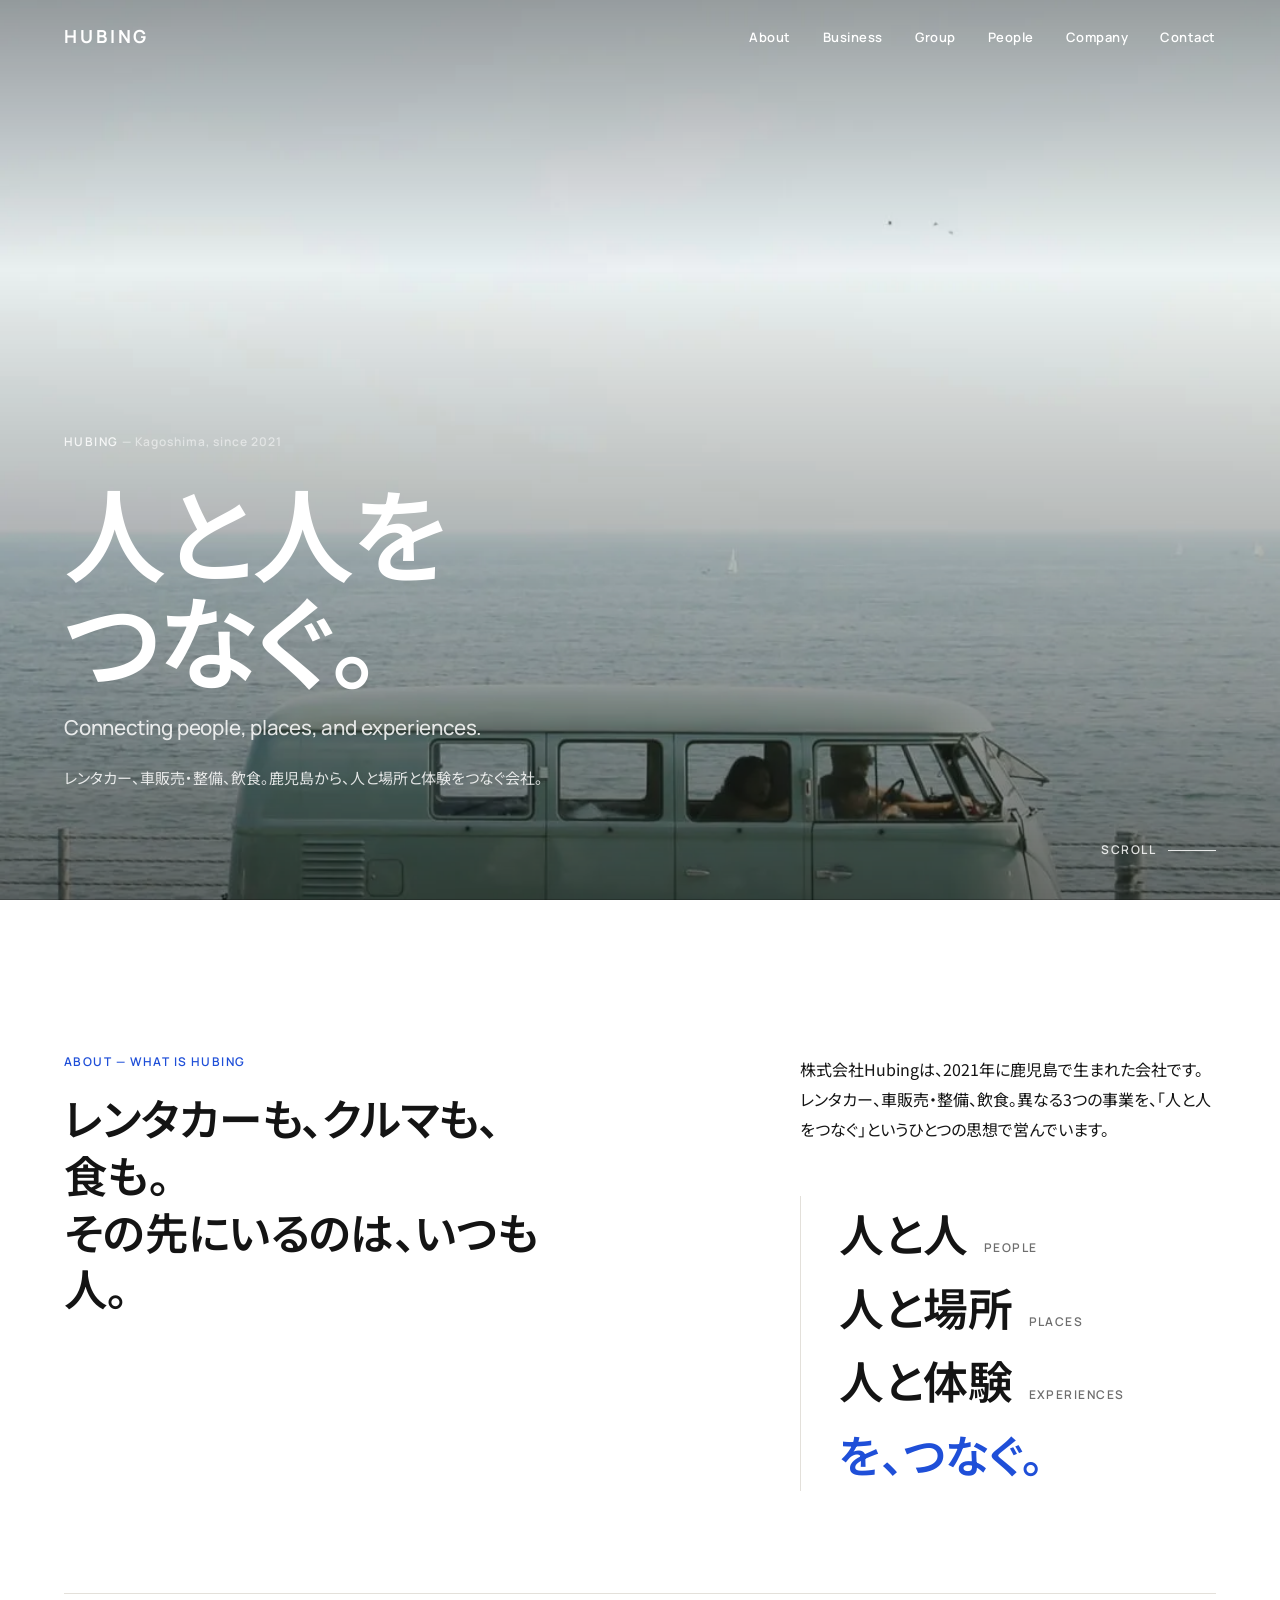
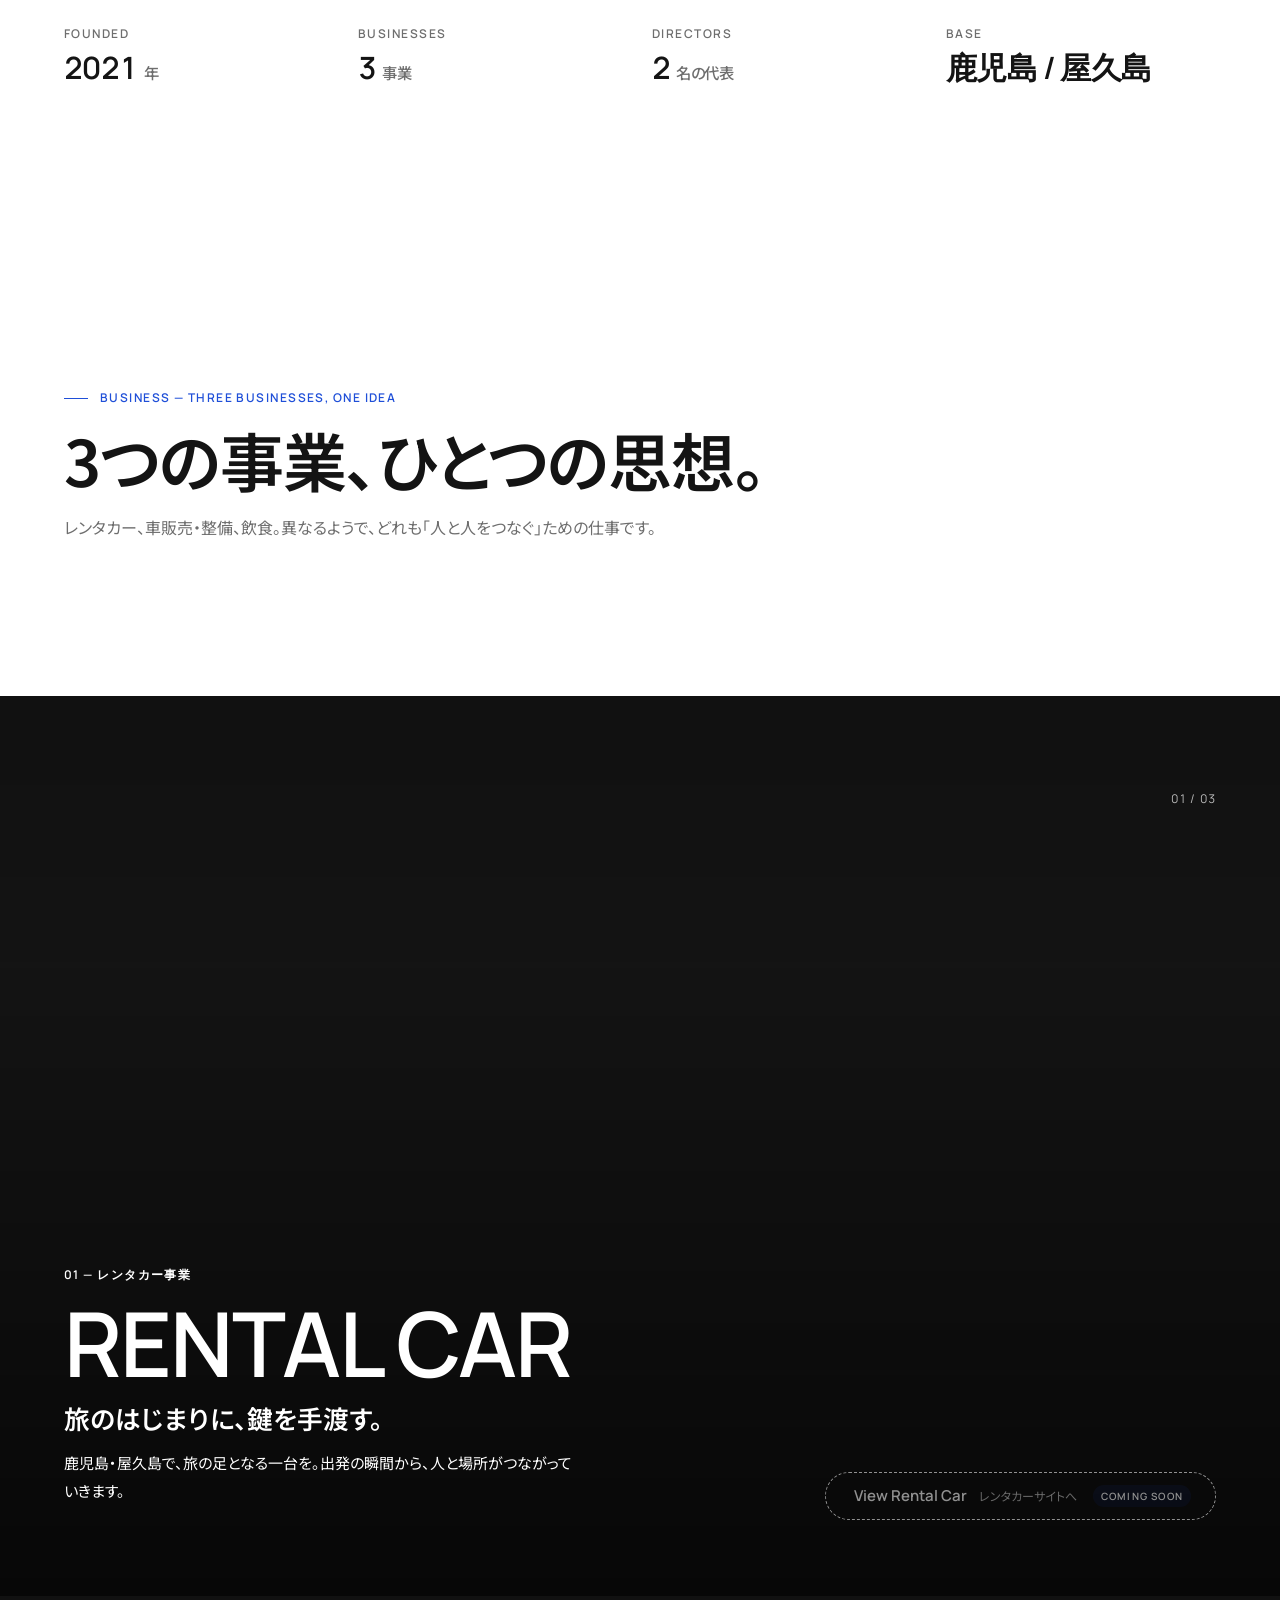
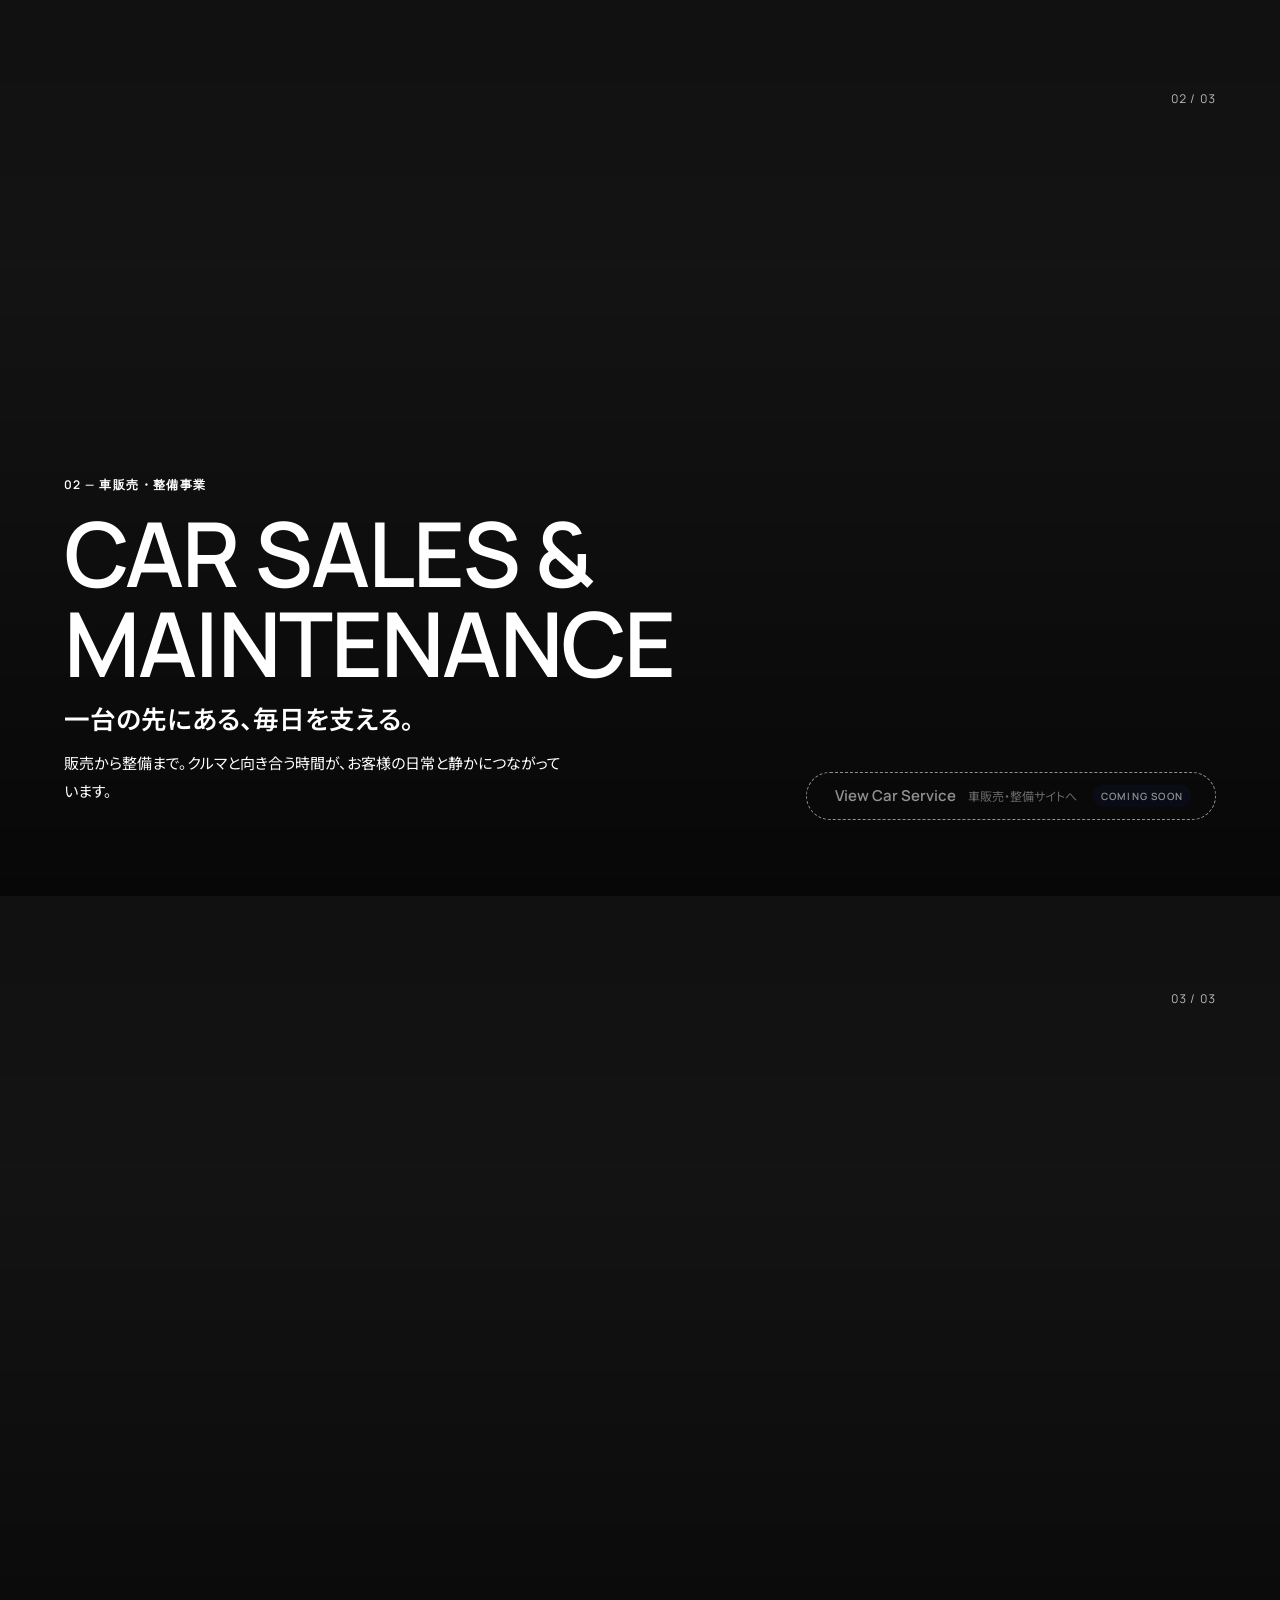
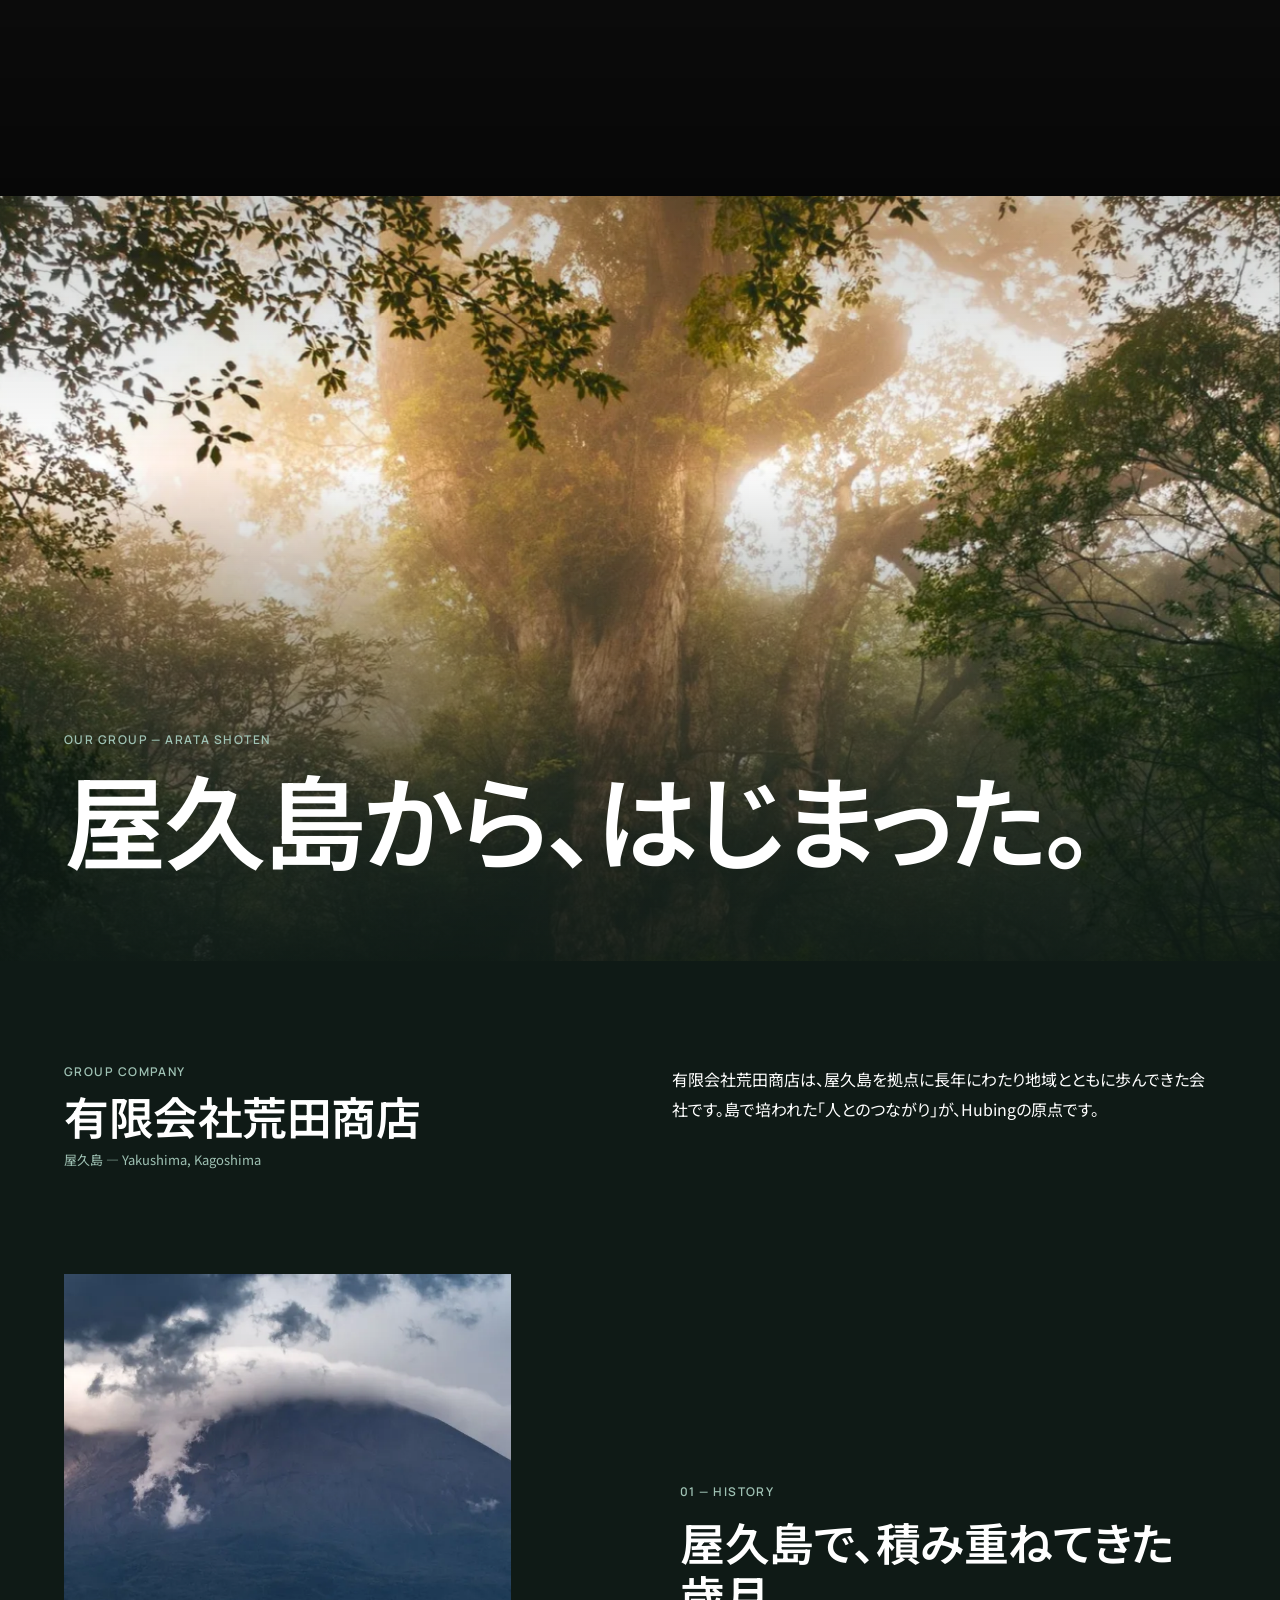
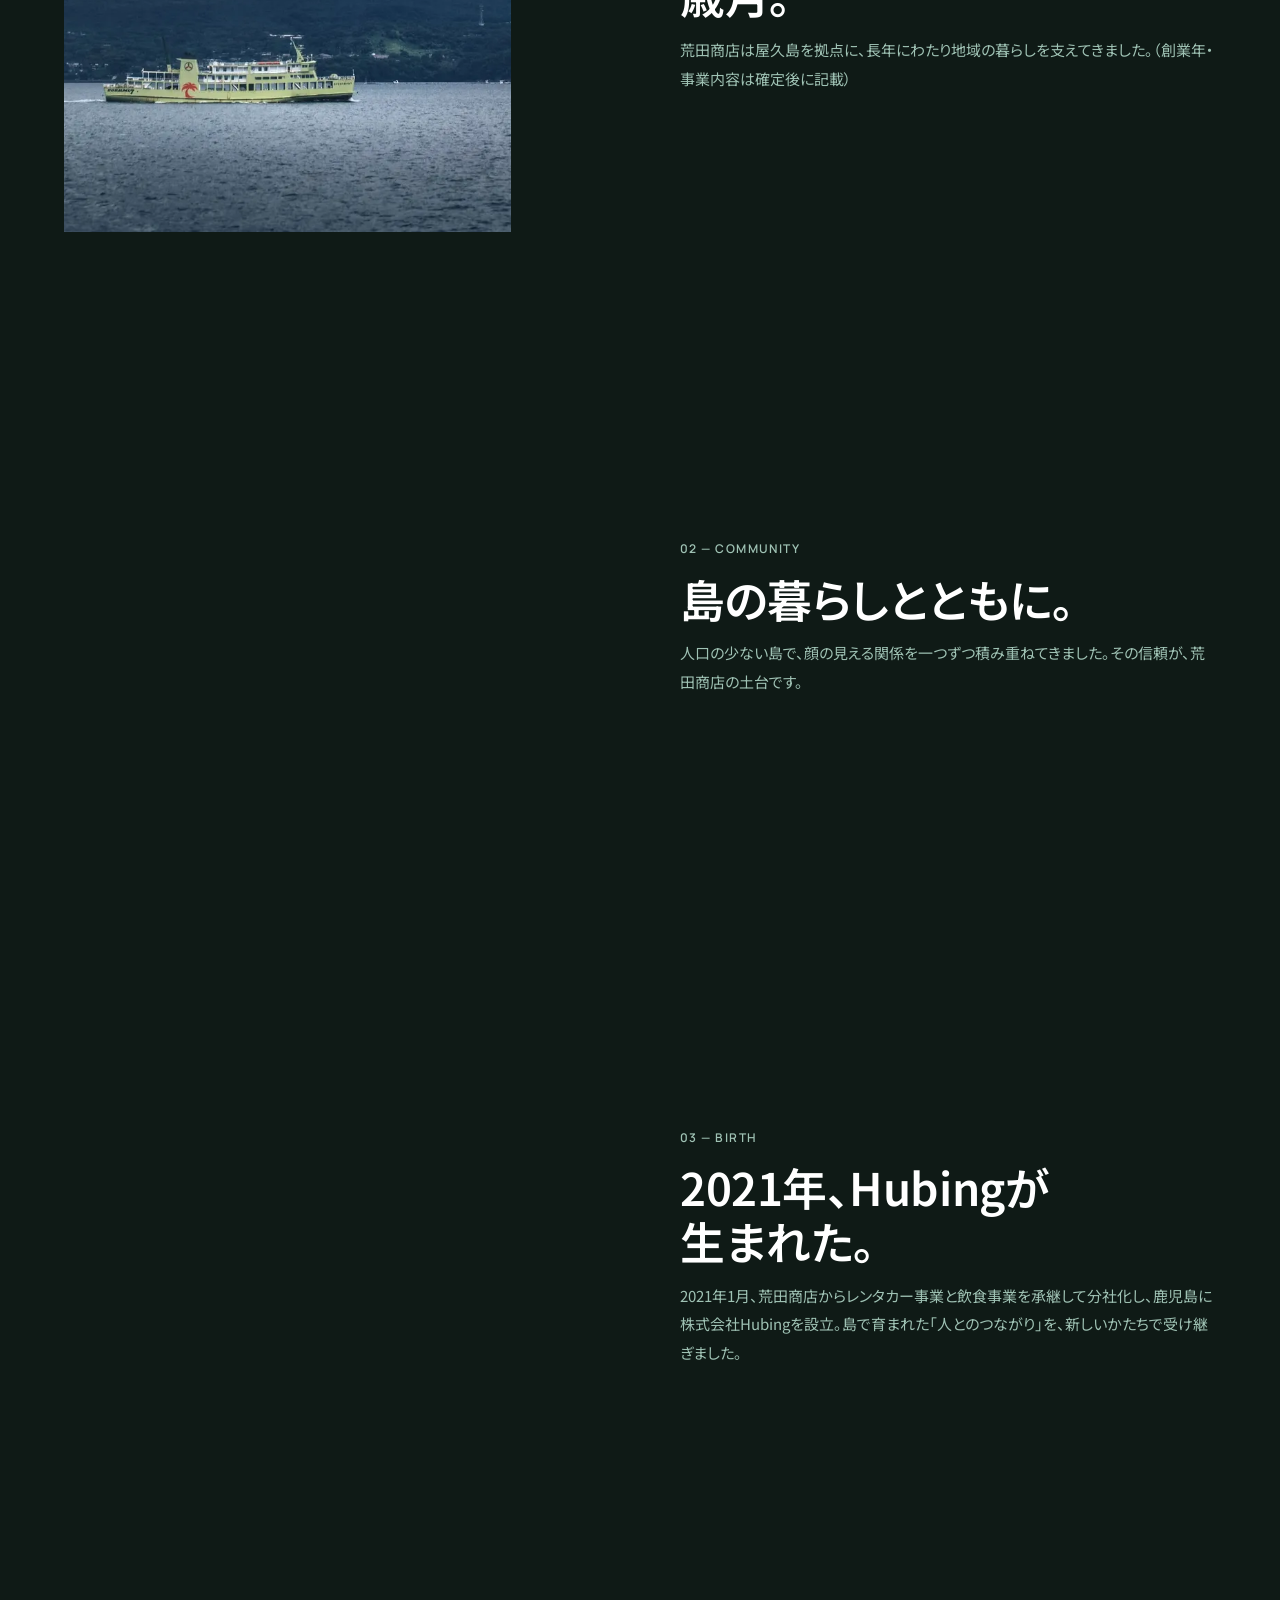
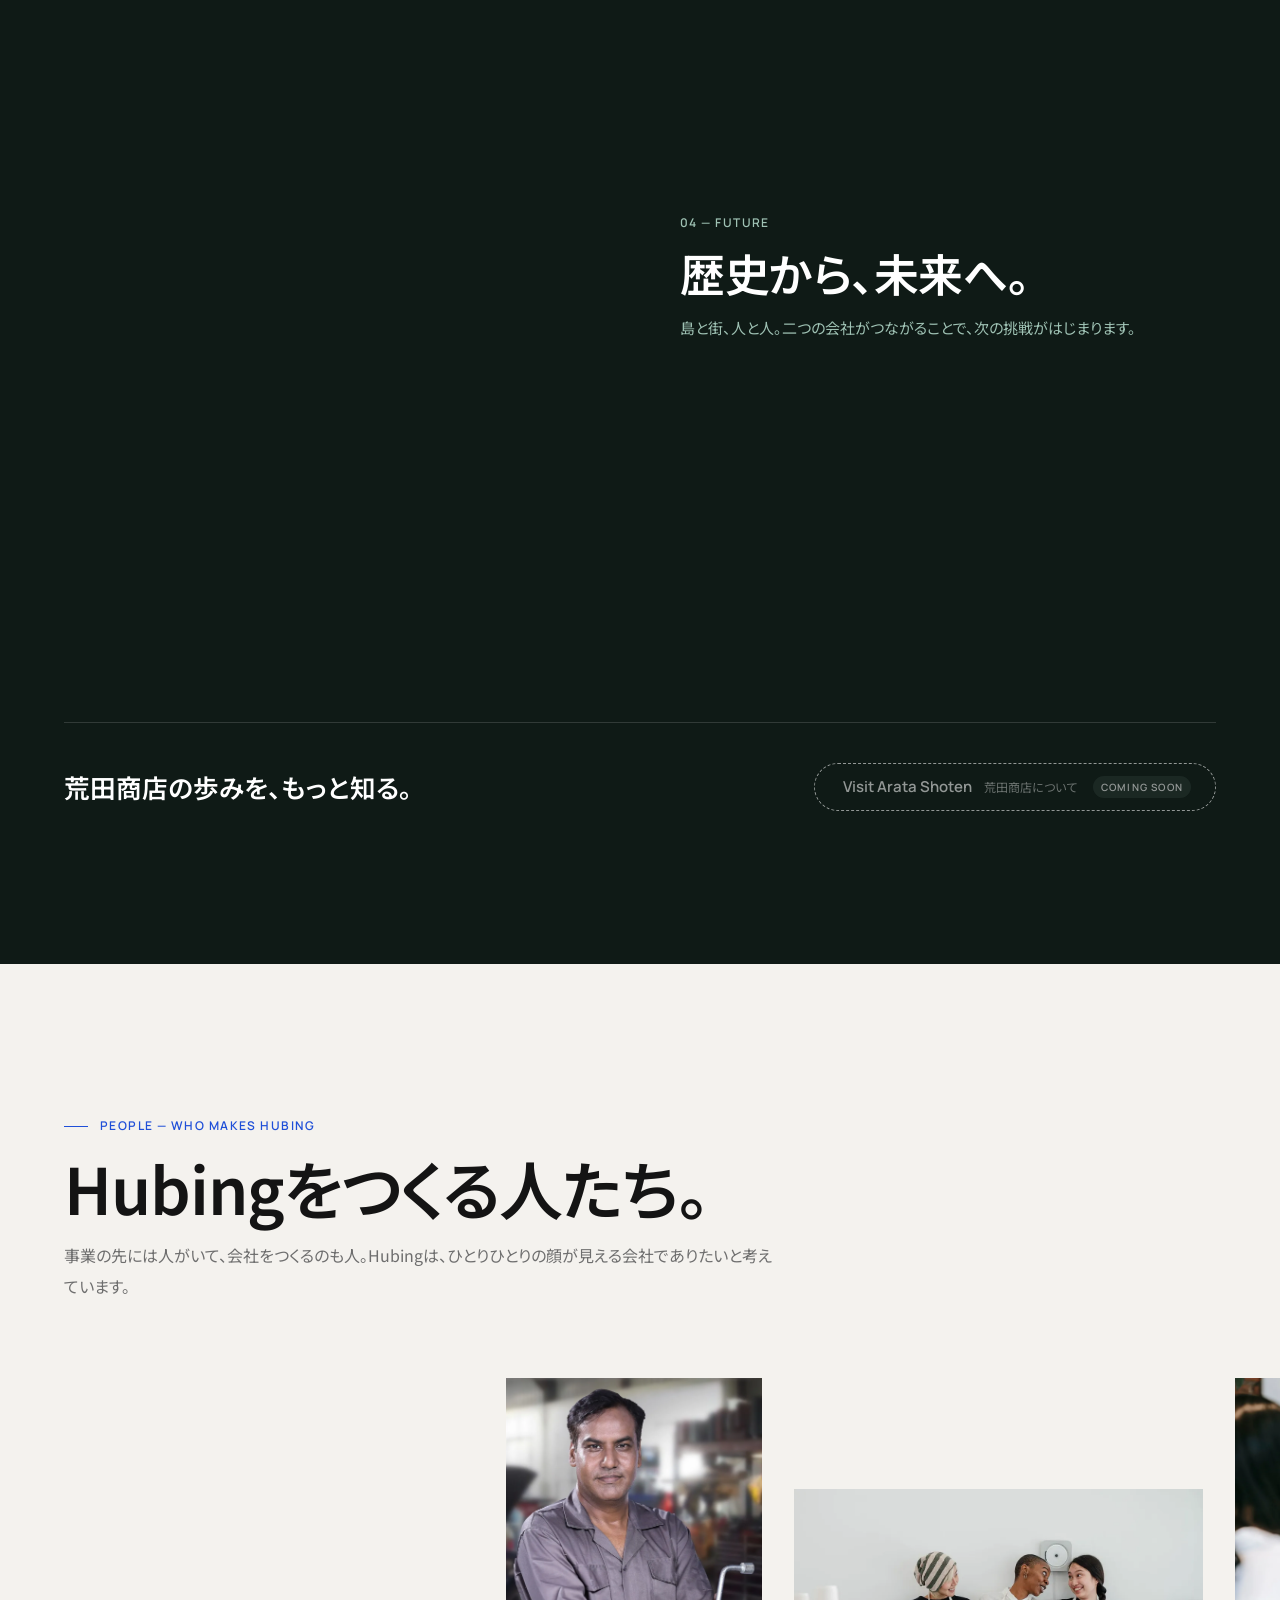
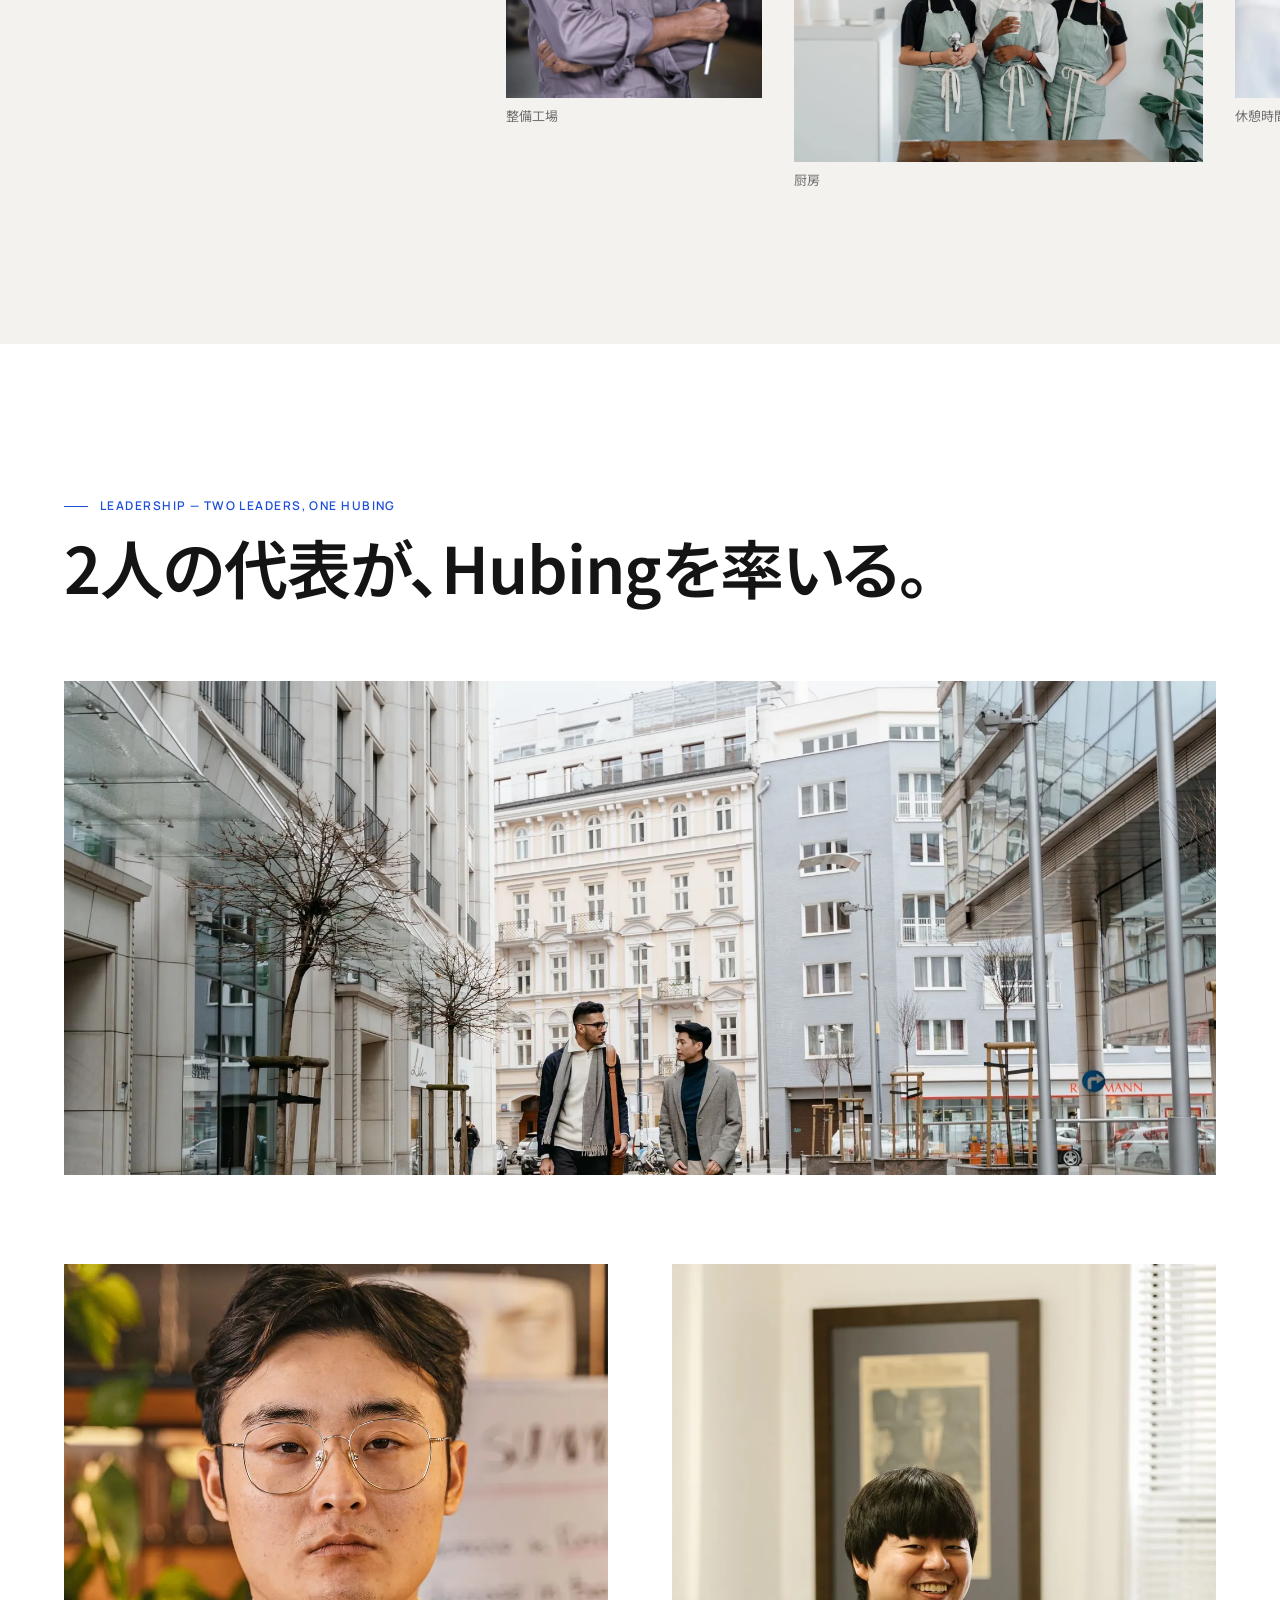
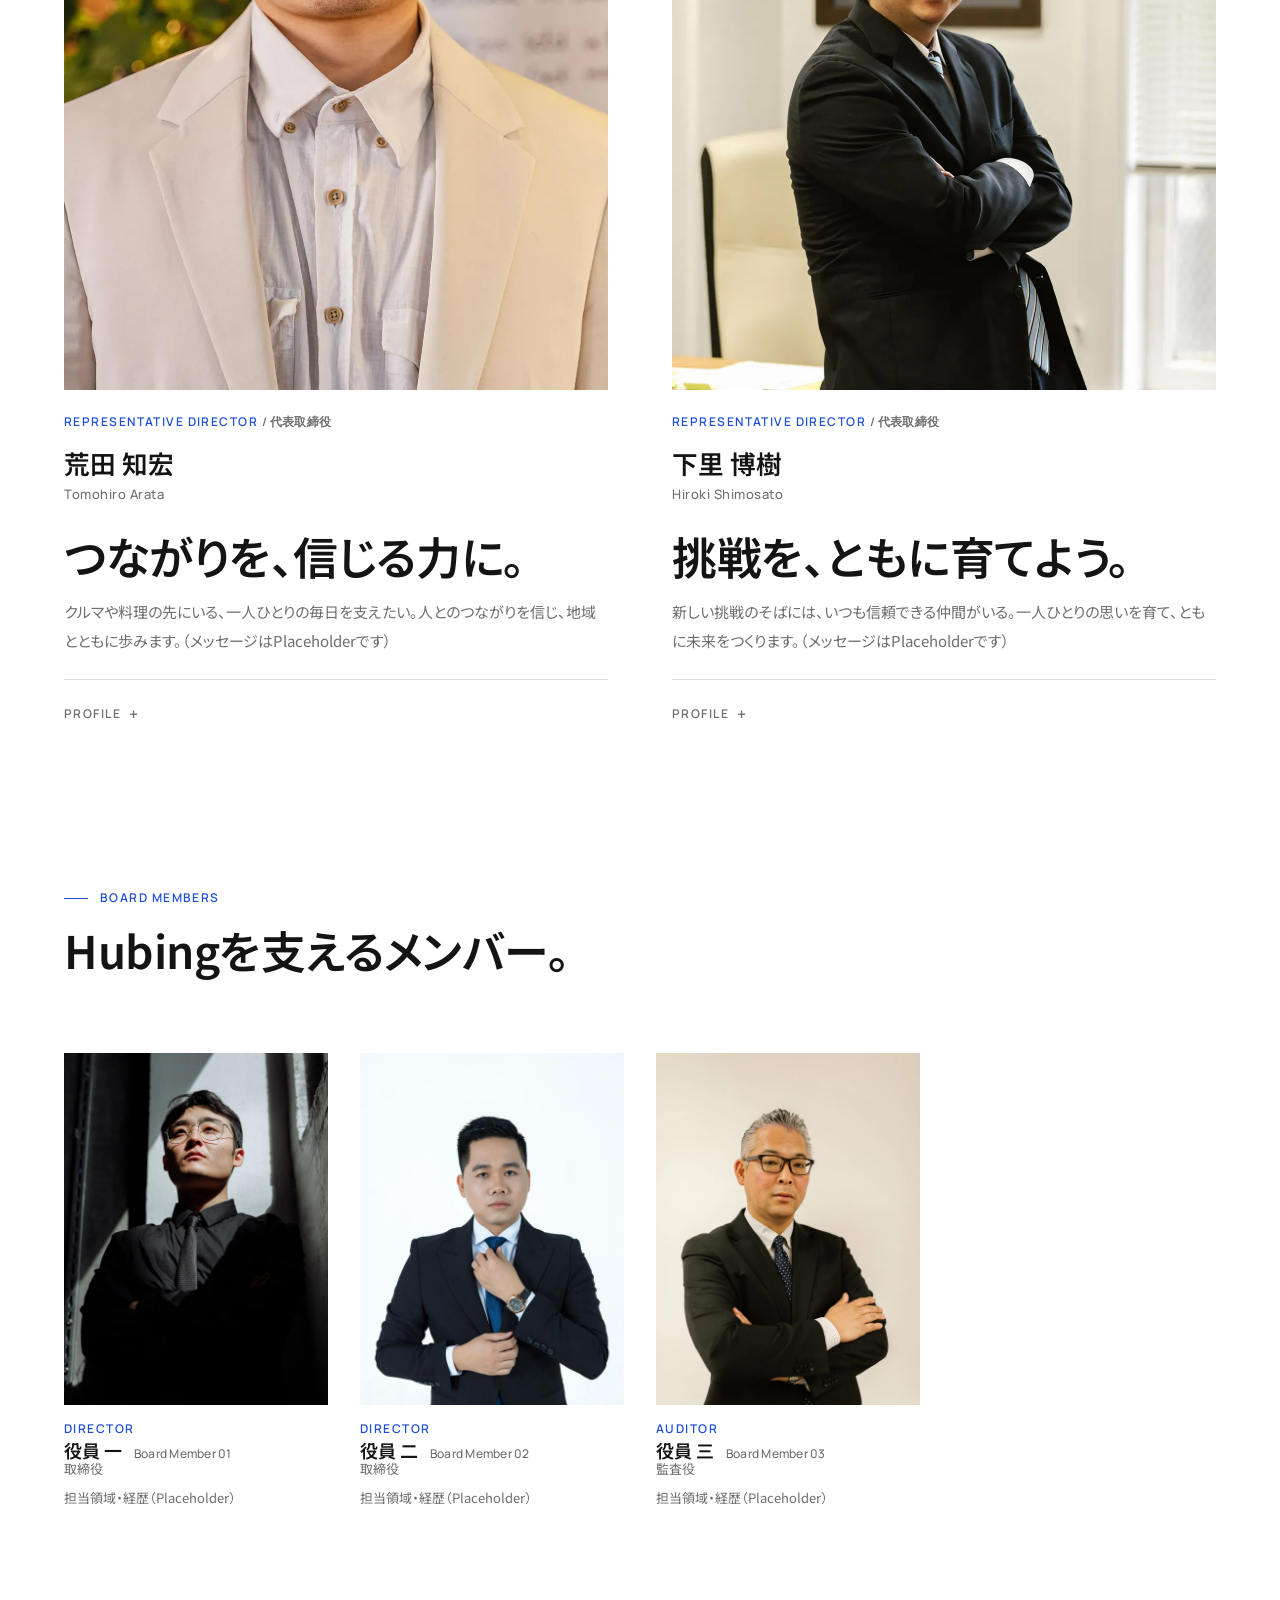
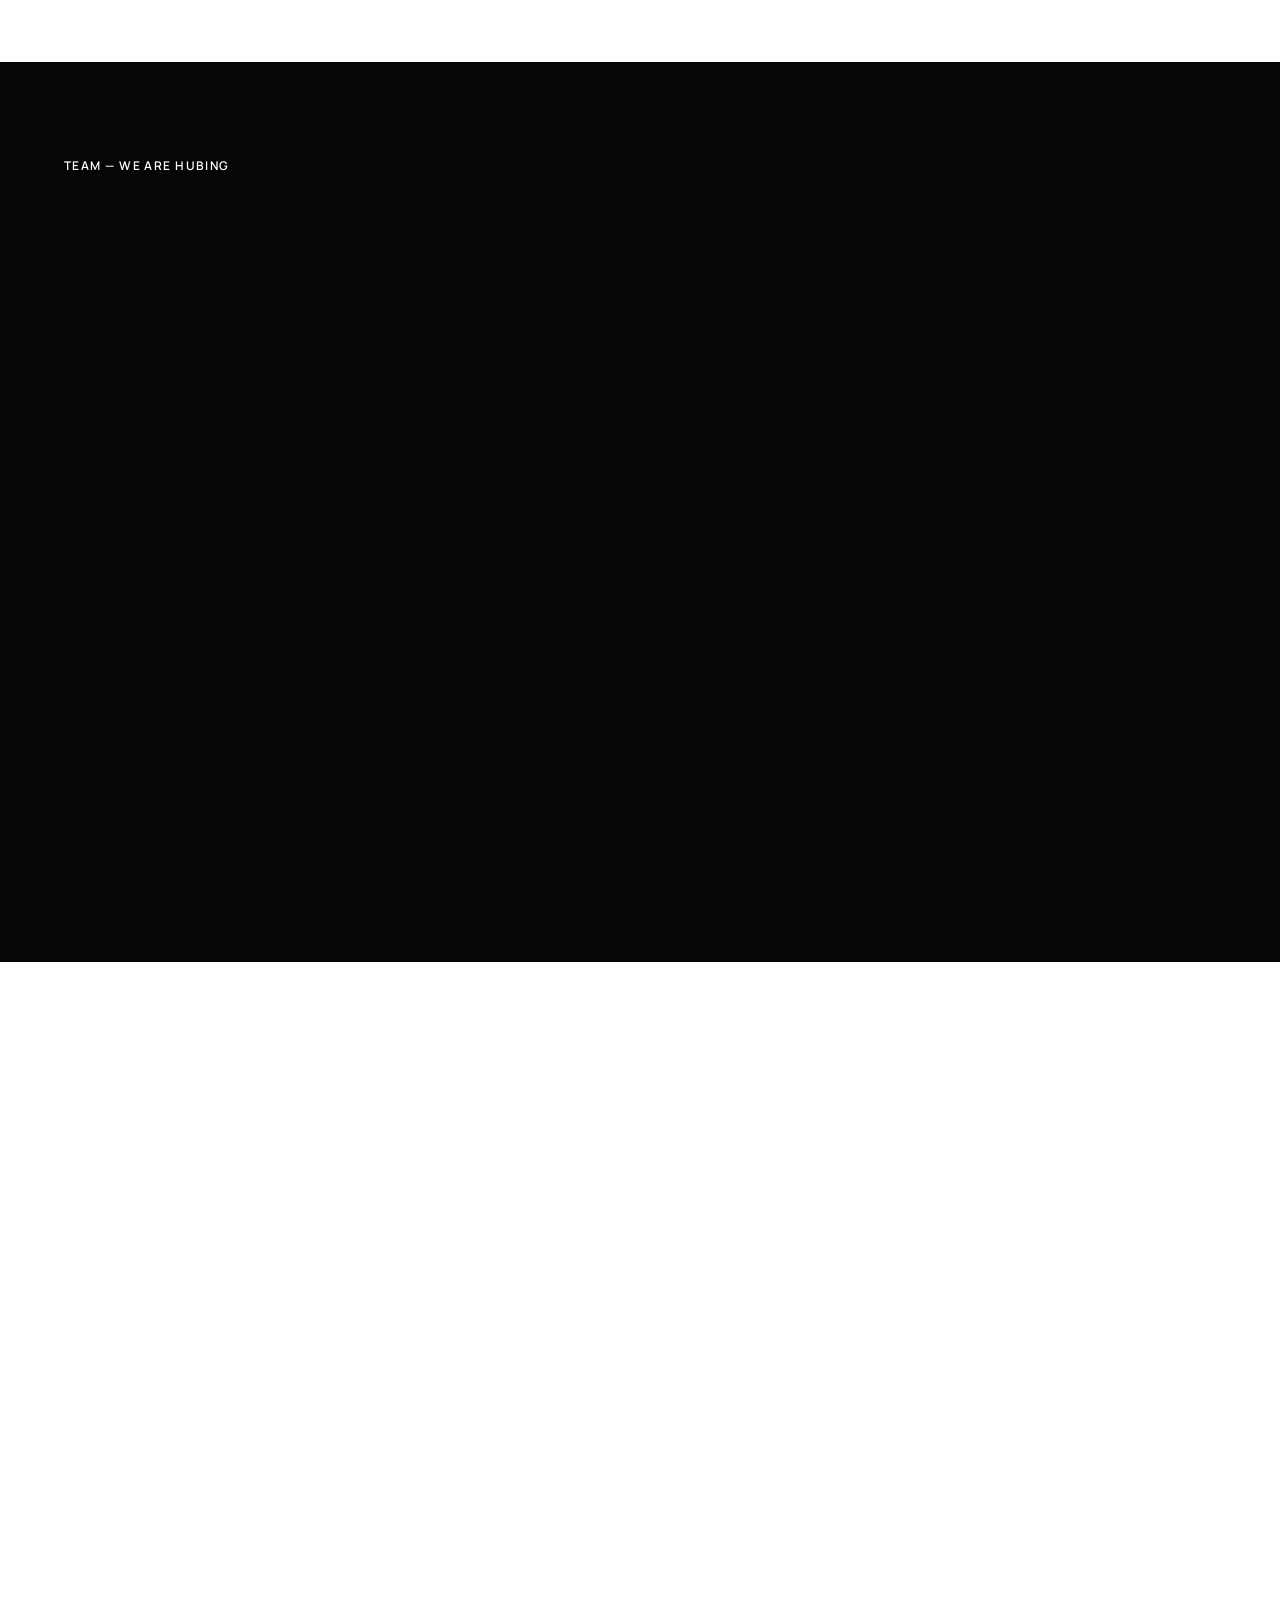
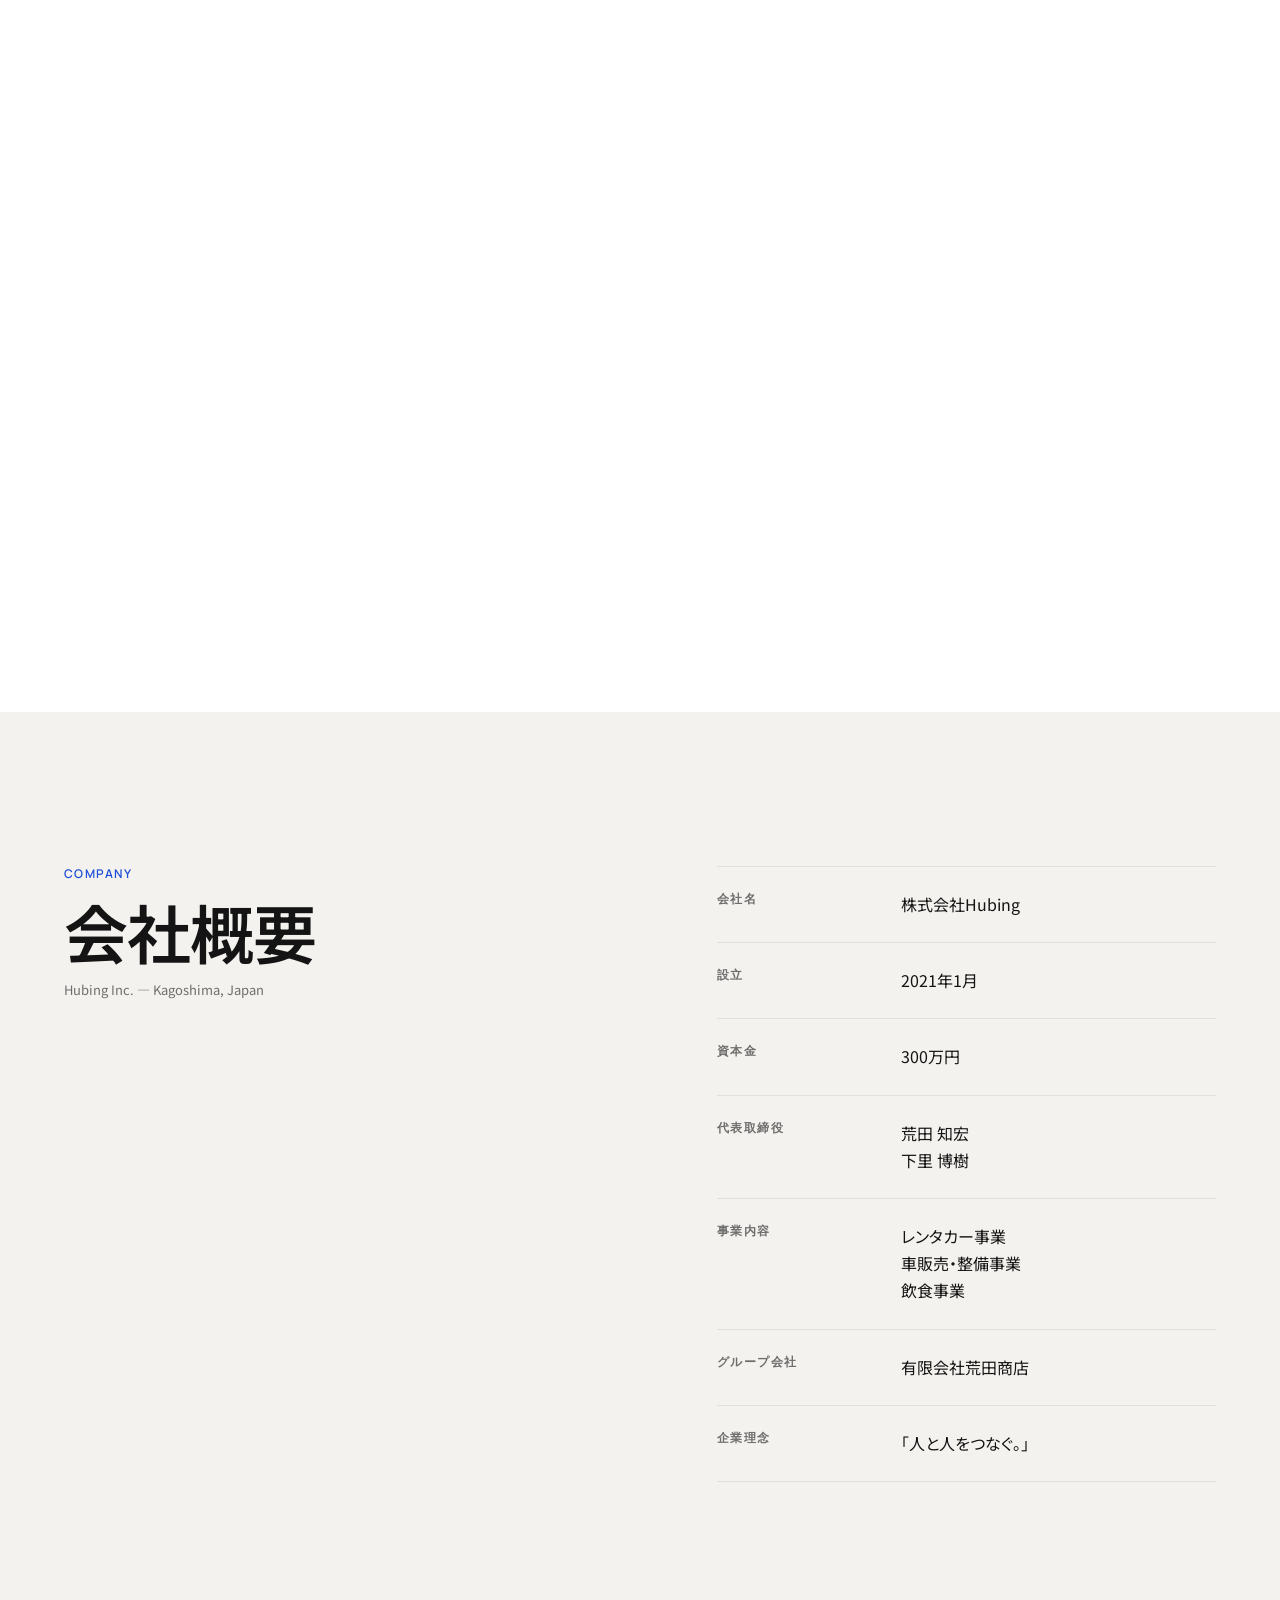
==== commit e36fd422: "Demo build 2026-10-15 18:53" ====
--- a/index.html
+++ b/index.html
@@ -1,3 +1,3 @@
 <!DOCTYPE html><html lang="ja"> <head><meta charset="utf-8"><meta name="viewport" content="width=device-width, initial-scale=1, viewport-fit=cover"><link rel="preconnect" href="https://fonts.googleapis.com"><link rel="preconnect" href="https://fonts.gstatic.com" crossorigin><link rel="stylesheet" href="https://fonts.googleapis.com/css2?family=Manrope:wght@400..800&family=Noto+Sans+JP:wght@300..700&display=swap"><title>株式会社Hubing｜人と人をつなぐ。レンタカー・車販売・整備・飲食｜鹿児島</title> <meta name="description" content="株式会社Hubingは「人と人をつなぐ。」を理念に、鹿児島でレンタカー事業・車販売・整備事業・飲食事業を展開する会社です。グループ会社に屋久島の有限会社荒田商店。"> <link rel="canonical" href="https://hubing.jp/"> <meta name="robots" content="noindex, nofollow"> <meta property="og:type" content="website"> <meta property="og:site_name" content="株式会社Hubing"> <meta property="og:title" content="株式会社Hubing｜人と人をつなぐ。レンタカー・車販売・整備・飲食｜鹿児島"> <meta property="og:description" content="株式会社Hubingは「人と人をつなぐ。」を理念に、鹿児島でレンタカー事業・車販売・整備事業・飲食事業を展開する会社です。グループ会社に屋久島の有限会社荒田商店。"> <meta property="og:url" content="https://hubing.jp/"> <meta property="og:image" content="https://hubing.jp/og/og-default.jpg"> <meta property="og:image:width" content="1200"> <meta property="og:image:height" content="630"> <meta property="og:locale" content="ja_JP"> <meta name="twitter:card" content="summary_large_image"> <meta name="twitter:title" content="株式会社Hubing｜人と人をつなぐ。レンタカー・車販売・整備・飲食｜鹿児島"> <meta name="twitter:description" content="株式会社Hubingは「人と人をつなぐ。」を理念に、鹿児島でレンタカー事業・車販売・整備事業・飲食事業を展開する会社です。グループ会社に屋久島の有限会社荒田商店。"> <meta name="twitter:image" content="https://hubing.jp/og/og-default.jpg"> <link rel="icon" href="./favicon.svg" type="image/svg+xml"> <link rel="icon" href="./favicon-32.png" type="image/png" sizes="32x32"> <link rel="apple-touch-icon" href="./apple-touch-icon.png"> <meta name="theme-color" content="#141414"><script type="application/ld+json">{"@context":"https://schema.org","@type":"Organization","name":"株式会社Hubing","alternateName":"Hubing Inc.","url":"https://hubing.jp/","logo":"https://hubing.jp/apple-touch-icon.png","image":"https://hubing.jp/og/og-default.jpg","slogan":"人と人をつなぐ。","foundingDate":"2021-01","founder":[{"@type":"Person","name":"荒田 知宏","jobTitle":"代表取締役"},{"@type":"Person","name":"下里 博樹","jobTitle":"代表取締役"}]}</script><script type="application/ld+json">{"@context":"https://schema.org","@type":"WebSite","name":"株式会社Hubing","url":"https://hubing.jp/","inLanguage":"ja"}</script><script>document.documentElement.classList.add('js');</script><link rel="stylesheet" href="./assets/BaseLayout.BBFP4-Il.css"><link rel="stylesheet" href="./assets/index._hzsJ2km.css"></head> <body> <a href="#main" class="skip-link">本文へスキップ</a> <header class="header" data-header data-astro-cid-isef26zo> <div class="header__inner container" data-astro-cid-isef26zo> <a href="#top" class="header__logo t-en" aria-label="株式会社Hubing トップへ" data-astro-cid-isef26zo>HUBING</a> <nav class="header__nav" aria-label="ページ内ナビゲーション" data-astro-cid-isef26zo> <ul class="header__list" data-astro-cid-isef26zo> <li data-astro-cid-isef26zo><a href="#about" class="header__link t-en" data-astro-cid-isef26zo>About</a></li><li data-astro-cid-isef26zo><a href="#business" class="header__link t-en" data-astro-cid-isef26zo>Business</a></li><li data-astro-cid-isef26zo><a href="#group" class="header__link t-en" data-astro-cid-isef26zo>Group</a></li><li data-astro-cid-isef26zo><a href="#people" class="header__link t-en" data-astro-cid-isef26zo>People</a></li><li data-astro-cid-isef26zo><a href="#company" class="header__link t-en" data-astro-cid-isef26zo>Company</a></li><li data-astro-cid-isef26zo><a href="#hub" class="header__link t-en" data-astro-cid-isef26zo>Contact</a></li> </ul> </nav> <button class="header__menu" type="button" data-menu-button aria-expanded="false" aria-controls="mobile-menu" data-astro-cid-isef26zo> <span class="header__menu-label t-en" data-menu-label data-astro-cid-isef26zo>Menu</span> <span class="header__menu-icon" aria-hidden="true" data-astro-cid-isef26zo><i data-astro-cid-isef26zo></i><i data-astro-cid-isef26zo></i></span> </button> </div> </header> <div class="menu" id="mobile-menu" data-menu aria-hidden="true" data-astro-cid-imidouvt> <div class="menu__inner container" data-astro-cid-imidouvt> <nav aria-label="メニュー" data-astro-cid-imidouvt> <ol class="menu__list" data-astro-cid-imidouvt> <li data-astro-cid-imidouvt> <a href="#about" class="menu__link" data-astro-cid-imidouvt> <span class="menu__num t-num" data-astro-cid-imidouvt>01</span> <span class="menu__label t-en" data-astro-cid-imidouvt>About</span> <span class="menu__ja" data-astro-cid-imidouvt>Hubingとは</span> </a> </li><li data-astro-cid-imidouvt> <a href="#business" class="menu__link" data-astro-cid-imidouvt> <span class="menu__num t-num" data-astro-cid-imidouvt>02</span> <span class="menu__label t-en" data-astro-cid-imidouvt>Business</span> <span class="menu__ja" data-astro-cid-imidouvt>事業</span> </a> </li><li data-astro-cid-imidouvt> <a href="#group" class="menu__link" data-astro-cid-imidouvt> <span class="menu__num t-num" data-astro-cid-imidouvt>03</span> <span class="menu__label t-en" data-astro-cid-imidouvt>Group</span> <span class="menu__ja" data-astro-cid-imidouvt>グループ</span> </a> </li><li data-astro-cid-imidouvt> <a href="#people" class="menu__link" data-astro-cid-imidouvt> <span class="menu__num t-num" data-astro-cid-imidouvt>04</span> <span class="menu__label t-en" data-astro-cid-imidouvt>People</span> <span class="menu__ja" data-astro-cid-imidouvt>Hubingをつくる人たち</span> </a> </li><li data-astro-cid-imidouvt> <a href="#company" class="menu__link" data-astro-cid-imidouvt> <span class="menu__num t-num" data-astro-cid-imidouvt>05</span> <span class="menu__label t-en" data-astro-cid-imidouvt>Company</span> <span class="menu__ja" data-astro-cid-imidouvt>会社情報</span> </a> </li><li data-astro-cid-imidouvt> <a href="#hub" class="menu__link" data-astro-cid-imidouvt> <span class="menu__num t-num" data-astro-cid-imidouvt>06</span> <span class="menu__label t-en" data-astro-cid-imidouvt>Contact</span> <span class="menu__ja" data-astro-cid-imidouvt>お問い合わせ</span> </a> </li> </ol> </nav> <div class="menu__sites" data-astro-cid-imidouvt> <p class="t-label" data-astro-cid-imidouvt>Our Sites</p> <ul class="menu__site-list" data-astro-cid-imidouvt> <li data-astro-cid-imidouvt> <span class="menu__site is-soon" data-astro-cid-imidouvt>Rental Car <span class="t-label" data-astro-cid-imidouvt>Coming soon</span></span> </li><li data-astro-cid-imidouvt> <span class="menu__site is-soon" data-astro-cid-imidouvt>Car Sales &amp; Maintenance <span class="t-label" data-astro-cid-imidouvt>Coming soon</span></span> </li><li data-astro-cid-imidouvt> <span class="menu__site is-soon" data-astro-cid-imidouvt>Food &amp; Restaurant <span class="t-label" data-astro-cid-imidouvt>Coming soon</span></span> </li><li data-astro-cid-imidouvt> <span class="menu__site is-soon" data-astro-cid-imidouvt>Arata Shoten <span class="t-label" data-astro-cid-imidouvt>Coming soon</span></span> </li> </ul>  </div> </div> </div> <main id="main">  <section class="hero theme-dark" id="top" data-hero data-header-theme="dark" data-section="01" aria-label="Hubingの世界観" data-astro-cid-yodha2z4> <div class="hero__media" data-hero-media data-astro-cid-yodha2z4> <picture>   <source media="(max-width: 767px)" type="image/webp" srcset="./assets/poster-mobile.VL8s9_vM_Z1NxoUU.webp 1080w" sizes="100vw">   <img src="./assets/poster-desktop.woykEaIs_Z1Eo6yC.webp" srcset="./assets/poster-desktop.woykEaIs_1iPSJH.webp 1080w, ./assets/poster-desktop.woykEaIs_Z4QFfM.webp 2048w" sizes="100vw" width="2560" height="1440" alt="鹿児島の道を走るクルマと人々（Placeholder）" loading="eager" decoding="sync" fetchpriority="high"> </picture>  </div> <div class="hero__shade" aria-hidden="true" data-astro-cid-yodha2z4></div> <div class="hero__content container" data-hero-content data-astro-cid-yodha2z4> <p class="hero__label t-label" data-astro-cid-yodha2z4>HUBING<span class="hero__label-sub" data-astro-cid-yodha2z4> — Kagoshima, since 2021</span></p> <h1 class="hero__title t-display" data-astro-cid-yodha2z4> <span class="hero__line" data-astro-cid-yodha2z4><span class="hero__word" data-astro-cid-yodha2z4>人と人を</span></span><span class="hero__line" data-astro-cid-yodha2z4><span class="hero__word" data-astro-cid-yodha2z4>つなぐ。</span></span> </h1> <p class="hero__sub t-en" data-astro-cid-yodha2z4>Connecting people, places, and experiences.</p> <p class="hero__lead" data-astro-cid-yodha2z4>レンタカー、車販売・整備、飲食。鹿児島から、人と場所と体験をつなぐ会社。</p> </div> <a href="#about" class="hero__scroll t-label" aria-label="次のセクションへスクロール" data-astro-cid-yodha2z4> <span data-astro-cid-yodha2z4>Scroll</span><i aria-hidden="true" data-astro-cid-yodha2z4></i> </a> </section> <section id="about" class="section about" data-section="02" data-astro-cid-5gtlsymu> <div class="container" data-astro-cid-5gtlsymu> <div class="about__grid" data-astro-cid-5gtlsymu> <div class="about__head" data-reveal-group="120" data-astro-cid-5gtlsymu> <p class="t-label" data-reveal data-astro-cid-5gtlsymu>About — What is Hubing</p> <h2 class="about__title" data-reveal data-astro-cid-5gtlsymu>レンタカーも、クルマも、食も。<br data-astro-cid-5gtlsymu>その先にいるのは、いつも人。</h2> </div> <div class="about__body" data-astro-cid-5gtlsymu> <p class="t-lead" data-reveal data-astro-cid-5gtlsymu>
 株式会社Hubingは、2021年に鹿児島で生まれた会社です。レンタカー、車販売・整備、飲食。異なる3つの事業を、「人と人をつなぐ」というひとつの思想で営んでいます。
-</p> <ul class="about__words" data-reveal-group="150" data-astro-cid-5gtlsymu> <li class="about__word" data-reveal data-astro-cid-5gtlsymu> <span class="about__word-ja t-h2" data-astro-cid-5gtlsymu>人と人</span> <span class="about__word-en t-label" data-astro-cid-5gtlsymu>People</span> </li><li class="about__word" data-reveal data-astro-cid-5gtlsymu> <span class="about__word-ja t-h2" data-astro-cid-5gtlsymu>人と場所</span> <span class="about__word-en t-label" data-astro-cid-5gtlsymu>Places</span> </li><li class="about__word" data-reveal data-astro-cid-5gtlsymu> <span class="about__word-ja t-h2" data-astro-cid-5gtlsymu>人と体験</span> <span class="about__word-en t-label" data-astro-cid-5gtlsymu>Experiences</span> </li> <li class="about__word about__word--last" data-reveal data-astro-cid-5gtlsymu> <span class="about__word-ja t-h2" data-astro-cid-5gtlsymu>を、つなぐ。</span> </li> </ul> </div> </div> <ul class="about__facts" data-reveal-group="80" data-astro-cid-5gtlsymu> <li class="about__fact" data-reveal data-astro-cid-5gtlsymu> <span class="t-label about__fact-label" data-astro-cid-5gtlsymu>Founded</span> <span class="about__fact-value" data-astro-cid-5gtlsymu><span class="t-num" data-astro-cid-5gtlsymu>2021</span><span class="about__fact-unit" data-astro-cid-5gtlsymu>年</span></span> </li><li class="about__fact" data-reveal data-astro-cid-5gtlsymu> <span class="t-label about__fact-label" data-astro-cid-5gtlsymu>Businesses</span> <span class="about__fact-value" data-astro-cid-5gtlsymu><span class="t-num" data-astro-cid-5gtlsymu>3</span><span class="about__fact-unit" data-astro-cid-5gtlsymu>事業</span></span> </li><li class="about__fact" data-reveal data-astro-cid-5gtlsymu> <span class="t-label about__fact-label" data-astro-cid-5gtlsymu>Directors</span> <span class="about__fact-value" data-astro-cid-5gtlsymu><span class="t-num" data-astro-cid-5gtlsymu>2</span><span class="about__fact-unit" data-astro-cid-5gtlsymu>名の代表</span></span> </li><li class="about__fact" data-reveal data-astro-cid-5gtlsymu> <span class="t-label about__fact-label" data-astro-cid-5gtlsymu>Base</span> <span class="about__fact-value" data-astro-cid-5gtlsymu><span class="t-num" data-astro-cid-5gtlsymu>鹿児島 / 屋久島</span></span> </li> </ul> </div> </section> <section id="business" class="section section--flush business" data-section="03" data-astro-cid-o5c6obni> <div class="container business__intro" data-astro-cid-o5c6obni> <div class="section-head is-left" data-reveal-group="120" data-astro-cid-6j3riaey> <p class="t-label" data-reveal data-astro-cid-6j3riaey>BUSINESS — Three businesses, one idea</p> <h2 class="t-h1" data-reveal data-astro-cid-6j3riaey>3つの事業、ひとつの思想。</h2> <p class="t-lead t-muted" data-reveal data-astro-cid-6j3riaey>レンタカー、車販売・整備、飲食。異なるようで、どれも「人と人をつなぐ」ための仕事です。</p> </div> </div> <div class="stack" data-astro-cid-o5c6obni> <article class="panel theme-dark" data-business-panel data-header-theme="dark" id="business-rental" data-astro-cid-o5c6obni> <div class="panel__media" data-panel-media data-astro-cid-o5c6obni> <div class="panel__zoom" data-scale-in data-astro-cid-o5c6obni> <picture>   <source media="(max-width: 767px)" type="image/webp" srcset="./assets/rental-portrait.Bgi_Uyg4_1GYyEX.webp 1080w, ./assets/rental-portrait.Bgi_Uyg4_Z8n7p8.webp 1200w" sizes="100vw">   <img src="./assets/rental-landscape.BBapgPVi_Z2bXzgx.webp" srcset="./assets/rental-landscape.BBapgPVi_Z17VjBD.webp 1080w, ./assets/rental-landscape.BBapgPVi_Z1ndkKF.webp 2048w" sizes="100vw" width="2400" height="1350" alt="レンタカーの鍵を手渡すスタッフ（Placeholder）" loading="lazy" decoding="async" fetchpriority="auto"> </picture> </div> </div> <div class="panel__shade" data-panel-shade aria-hidden="true" data-astro-cid-o5c6obni></div> <div class="panel__gradient" aria-hidden="true" data-astro-cid-o5c6obni></div>  <p class="panel__index t-num" aria-hidden="true" data-astro-cid-o5c6obni>01 / 03</p> <div class="panel__content container" data-reveal-group="100" data-astro-cid-o5c6obni> <p class="t-label panel__label" data-reveal data-astro-cid-o5c6obni>01 — レンタカー事業</p> <h3 class="panel__title t-en" data-reveal data-astro-cid-o5c6obni>RENTAL CAR</h3> <p class="panel__headline t-h3" data-reveal data-astro-cid-o5c6obni>旅のはじまりに、鍵を手渡す。</p> <p class="panel__body" data-reveal data-astro-cid-o5c6obni>鹿児島・屋久島で、旅の足となる一台を。出発の瞬間から、人と場所がつながっていきます。</p> <div class="panel__cta" data-reveal data-astro-cid-o5c6obni> <span aria-disabled="true" data-astro-cid-j6ocf6pu="true" class="btn btn--outline is-disabled"> <span class="btn__label t-en" data-astro-cid-j6ocf6pu>View Rental Car</span> <span class="btn__ja" data-astro-cid-j6ocf6pu>レンタカーサイトへ</span><span class="btn__arrow" aria-hidden="true" data-astro-cid-j6ocf6pu>↗</span> <span class="btn__soon t-label" data-astro-cid-j6ocf6pu>Coming soon</span></span> </div> </div> </article><article class="panel theme-dark" data-business-panel data-header-theme="dark" id="business-car-service" data-astro-cid-o5c6obni> <div class="panel__media" data-panel-media data-astro-cid-o5c6obni> <div class="panel__zoom" data-scale-in data-astro-cid-o5c6obni> <picture>   <source media="(max-width: 767px)" type="image/webp" srcset="./assets/car-service-portrait.Dt4mxPyx_ZrioSH.webp 1080w, ./assets/car-service-portrait.Dt4mxPyx_Z2rsWtv.webp 1200w" sizes="100vw">   <img src="./assets/car-service-landscape.C7lh86mr_Z1Ey8Il.webp" srcset="./assets/car-service-landscape.C7lh86mr_ZuGwS4.webp 1080w, ./assets/car-service-landscape.C7lh86mr_155ODw.webp 2048w" sizes="100vw" width="2400" height="1350" alt="整備工場で作業するスタッフ（Placeholder）" loading="lazy" decoding="async" fetchpriority="auto"> </picture> </div> </div> <div class="panel__shade" data-panel-shade aria-hidden="true" data-astro-cid-o5c6obni></div> <div class="panel__gradient" aria-hidden="true" data-astro-cid-o5c6obni></div>  <p class="panel__index t-num" aria-hidden="true" data-astro-cid-o5c6obni>02 / 03</p> <div class="panel__content container" data-reveal-group="100" data-astro-cid-o5c6obni> <p class="t-label panel__label" data-reveal data-astro-cid-o5c6obni>02 — 車販売・整備事業</p> <h3 class="panel__title t-en" data-reveal data-astro-cid-o5c6obni>CAR SALES &amp; MAINTENANCE</h3> <p class="panel__headline t-h3" data-reveal data-astro-cid-o5c6obni>一台の先にある、毎日を支える。</p> <p class="panel__body" data-reveal data-astro-cid-o5c6obni>販売から整備まで。クルマと向き合う時間が、お客様の日常と静かにつながっています。</p> <div class="panel__cta" data-reveal data-astro-cid-o5c6obni> <span aria-disabled="true" data-astro-cid-j6ocf6pu="true" class="btn btn--outline is-disabled"> <span class="btn__label t-en" data-astro-cid-j6ocf6pu>View Car Service</span> <span class="btn__ja" data-astro-cid-j6ocf6pu>車販売・整備サイトへ</span><span class="btn__arrow" aria-hidden="true" data-astro-cid-j6ocf6pu>↗</span> <span class="btn__soon t-label" data-astro-cid-j6ocf6pu>Coming soon</span></span> </div> </div> </article><article class="panel theme-dark" data-business-panel data-header-theme="dark" id="business-food" data-astro-cid-o5c6obni> <div class="panel__media" data-panel-media data-astro-cid-o5c6obni> <div class="panel__zoom" data-scale-in data-astro-cid-o5c6obni> <picture>   <source media="(max-width: 767px)" type="image/webp" srcset="./assets/food-portrait.C2qkL8m-_ZTB2nu.webp 1080w, ./assets/food-portrait.C2qkL8m-_t1ub7.webp 1200w" sizes="100vw">   <img src="./assets/food-landscape.Dvf4pzSr_Z1z6MU6.webp" srcset="./assets/food-landscape.Dvf4pzSr_Z1J8rv.webp 1080w, ./assets/food-landscape.Dvf4pzSr_Z1prHs0.webp 2048w" sizes="100vw" width="2400" height="1350" alt="カウンター越しに料理を渡す笑顔（Placeholder）" loading="lazy" decoding="async" fetchpriority="auto"> </picture> </div> </div> <div class="panel__shade" data-panel-shade aria-hidden="true" data-astro-cid-o5c6obni></div> <div class="panel__gradient" aria-hidden="true" data-astro-cid-o5c6obni></div>  <p class="panel__index t-num" aria-hidden="true" data-astro-cid-o5c6obni>03 / 03</p> <div class="panel__content container" data-reveal-group="100" data-astro-cid-o5c6obni> <p class="t-label panel__label" data-reveal data-astro-cid-o5c6obni>03 — 飲食事業</p> <h3 class="panel__title t-en" data-reveal data-astro-cid-o5c6obni>FOOD &amp; RESTAURANT</h3> <p class="panel__headline t-h3" data-reveal data-astro-cid-o5c6obni>同じテーブルで、人はつながる。</p> <p class="panel__body" data-reveal data-astro-cid-o5c6obni>食を囲む時間は、人と人の距離を縮めます。地域の食材と、温かな場所を届けます。</p> <div class="panel__cta" data-reveal data-astro-cid-o5c6obni> <span aria-disabled="true" data-astro-cid-j6ocf6pu="true" class="btn btn--outline is-disabled"> <span class="btn__label t-en" data-astro-cid-j6ocf6pu>View Food Business</span> <span class="btn__ja" data-astro-cid-j6ocf6pu>飲食事業サイトへ</span><span class="btn__arrow" aria-hidden="true" data-astro-cid-j6ocf6pu>↗</span> <span class="btn__soon t-label" data-astro-cid-j6ocf6pu>Coming soon</span></span> </div> </div> </article> </div> </section> <section id="group" class="section section--flush theme-green group" data-section="04" data-astro-cid-vgqvhazx> <div class="group__hero" data-group-hero data-header-theme="dark" data-astro-cid-vgqvhazx> <div class="group__hero-media" data-parallax data-astro-cid-vgqvhazx>  <picture> <source srcset="./assets/yakushima-wide.CUGR0n9W_1nS3yz.webp 1080w, ./assets/yakushima-wide.CUGR0n9W_2aA3vN.webp 2048w" type="image/webp" sizes="100vw">  <img src="./assets/yakushima-wide.CUGR0n9W_1iQrLp.webp" srcset="./assets/yakushima-wide.CUGR0n9W_1nS3yz.webp 1080w, ./assets/yakushima-wide.CUGR0n9W_2aA3vN.webp 2048w" alt="屋久島の森（デモ写真）" sizes="100vw" loading="lazy" decoding="async" fetchpriority="auto" width="2560" height="1100"> </picture> </div> <div class="group__hero-shade" aria-hidden="true" data-astro-cid-vgqvhazx></div> <div class="group__hero-content container" data-reveal-group="120" data-astro-cid-vgqvhazx> <p class="t-label" data-reveal data-astro-cid-vgqvhazx>OUR GROUP — ARATA SHOTEN</p> <h2 class="t-display" data-reveal data-astro-cid-vgqvhazx>屋久島から、はじまった。</h2> </div> </div> <div class="container group__body" data-astro-cid-vgqvhazx> <div class="group__intro" data-astro-cid-vgqvhazx> <div class="group__intro-name" data-reveal-group="100" data-astro-cid-vgqvhazx> <p class="t-label" data-reveal data-astro-cid-vgqvhazx>Group Company</p> <p class="t-h2" data-reveal data-astro-cid-vgqvhazx>有限会社荒田商店</p> <p class="t-caption" data-reveal data-astro-cid-vgqvhazx>屋久島 — Yakushima, Kagoshima</p> </div> <p class="t-lead group__intro-text" data-reveal data-astro-cid-vgqvhazx>有限会社荒田商店は、屋久島を拠点に長年にわたり地域とともに歩んできた会社です。島で培われた「人とのつながり」が、Hubingの原点です。</p> </div> <div class="story" data-astro-cid-vgqvhazx> <div class="story__media" aria-hidden="true" data-astro-cid-vgqvhazx> <div class="story__sticky" data-astro-cid-vgqvhazx> <div class="story__image" data-story-image="0" data-astro-cid-vgqvhazx>  <picture> <source srcset="./assets/arata-shoten-station.Bod4Osyl_Z2s24h5.webp 1080w, ./assets/arata-shoten-station.Bod4Osyl_1vXuMQ.webp 2048w" type="image/webp" sizes="(min-width: 1024px) 40vw, 100vw">  <img src="./assets/arata-shoten-station.Bod4Osyl_ZjXx9h.webp" srcset="./assets/arata-shoten-station.Bod4Osyl_Z2s24h5.webp 1080w, ./assets/arata-shoten-station.Bod4Osyl_1vXuMQ.webp 2048w" alt sizes="(min-width: 1024px) 40vw, 100vw" loading="lazy" decoding="async" fetchpriority="auto" width="3200" height="2400"> </picture> </div><div class="story__image" data-story-image="1" data-astro-cid-vgqvhazx>  <picture> <source srcset="./assets/story-community.BJlO9Awa_ZFE8B9.webp 1080w, ./assets/story-community.BJlO9Awa_Z28DCm2.webp 1600w" type="image/webp" sizes="(min-width: 1024px) 40vw, 100vw">  <img src="./assets/story-community.BJlO9Awa_Z28DCm2.webp" srcset="./assets/story-community.BJlO9Awa_ZFE8B9.webp 1080w, ./assets/story-community.BJlO9Awa_Z28DCm2.webp 1600w" alt sizes="(min-width: 1024px) 40vw, 100vw" loading="lazy" decoding="async" fetchpriority="auto" width="1600" height="1200"> </picture> </div><div class="story__image" data-story-image="2" data-astro-cid-vgqvhazx>  <picture> <source srcset="./assets/story-birth.BtY4Lhao_5gmoS.webp 1080w, ./assets/story-birth.BtY4Lhao_1hyk5A.webp 1600w" type="image/webp" sizes="(min-width: 1024px) 40vw, 100vw">  <img src="./assets/story-birth.BtY4Lhao_1hyk5A.webp" srcset="./assets/story-birth.BtY4Lhao_5gmoS.webp 1080w, ./assets/story-birth.BtY4Lhao_1hyk5A.webp 1600w" alt sizes="(min-width: 1024px) 40vw, 100vw" loading="lazy" decoding="async" fetchpriority="auto" width="1600" height="1200"> </picture> </div><div class="story__image" data-story-image="3" data-astro-cid-vgqvhazx>  <picture> <source srcset="./assets/story-future.-4wxQEvw_21AVON.webp 1080w, ./assets/story-future.-4wxQEvw_DJIXs.webp 1600w" type="image/webp" sizes="(min-width: 1024px) 40vw, 100vw">  <img src="./assets/story-future.-4wxQEvw_DJIXs.webp" srcset="./assets/story-future.-4wxQEvw_21AVON.webp 1080w, ./assets/story-future.-4wxQEvw_DJIXs.webp 1600w" alt sizes="(min-width: 1024px) 40vw, 100vw" loading="lazy" decoding="async" fetchpriority="auto" width="1600" height="1200"> </picture> </div> </div> </div> <ol class="story__steps" data-astro-cid-vgqvhazx> <li class="story__step" data-story-step="0" data-reveal data-astro-cid-vgqvhazx> <div class="story__step-image photo photo--3x2" data-scale-in data-astro-cid-vgqvhazx>  <picture> <source srcset="./assets/arata-shoten-station.Bod4Osyl_Z2s24h5.webp 1080w, ./assets/arata-shoten-station.Bod4Osyl_1vXuMQ.webp 2048w" type="image/webp" sizes="100vw">  <img src="./assets/arata-shoten-station.Bod4Osyl_ZjXx9h.webp" srcset="./assets/arata-shoten-station.Bod4Osyl_Z2s24h5.webp 1080w, ./assets/arata-shoten-station.Bod4Osyl_1vXuMQ.webp 2048w" alt="有限会社荒田商店のサービスステーション外観" sizes="100vw" loading="lazy" decoding="async" fetchpriority="auto" width="3200" height="2400"> </picture> </div> <p class="t-label story__step-label" data-astro-cid-vgqvhazx>01 — HISTORY</p> <h3 class="t-h2" data-astro-cid-vgqvhazx>屋久島で、積み重ねてきた歳月。</h3> <p class="t-body t-muted" data-astro-cid-vgqvhazx>荒田商店は屋久島を拠点に、長年にわたり地域の暮らしを支えてきました。（創業年・事業内容は確定後に記載）</p> </li><li class="story__step" data-story-step="1" data-reveal data-astro-cid-vgqvhazx> <div class="story__step-image photo photo--3x2" data-scale-in data-astro-cid-vgqvhazx>  <picture> <source srcset="./assets/story-community.BJlO9Awa_ZFE8B9.webp 1080w, ./assets/story-community.BJlO9Awa_Z28DCm2.webp 1600w" type="image/webp" sizes="100vw">  <img src="./assets/story-community.BJlO9Awa_Z28DCm2.webp" srcset="./assets/story-community.BJlO9Awa_ZFE8B9.webp 1080w, ./assets/story-community.BJlO9Awa_Z28DCm2.webp 1600w" alt="屋久島の港と人々（Placeholder）" sizes="100vw" loading="lazy" decoding="async" fetchpriority="auto" width="1600" height="1200"> </picture> </div> <p class="t-label story__step-label" data-astro-cid-vgqvhazx>02 — COMMUNITY</p> <h3 class="t-h2" data-astro-cid-vgqvhazx>島の暮らしとともに。</h3> <p class="t-body t-muted" data-astro-cid-vgqvhazx>人口の少ない島で、顔の見える関係を一つずつ積み重ねてきました。その信頼が、荒田商店の土台です。</p> </li><li class="story__step" data-story-step="2" data-reveal data-astro-cid-vgqvhazx> <div class="story__step-image photo photo--3x2" data-scale-in data-astro-cid-vgqvhazx>  <picture> <source srcset="./assets/story-birth.BtY4Lhao_5gmoS.webp 1080w, ./assets/story-birth.BtY4Lhao_1hyk5A.webp 1600w" type="image/webp" sizes="100vw">  <img src="./assets/story-birth.BtY4Lhao_1hyk5A.webp" srcset="./assets/story-birth.BtY4Lhao_5gmoS.webp 1080w, ./assets/story-birth.BtY4Lhao_1hyk5A.webp 1600w" alt="Hubing設立当時の写真（Placeholder）" sizes="100vw" loading="lazy" decoding="async" fetchpriority="auto" width="1600" height="1200"> </picture> </div> <p class="t-label story__step-label" data-astro-cid-vgqvhazx>03 — BIRTH</p> <h3 class="t-h2" data-astro-cid-vgqvhazx>2021年、Hubingが生まれた。</h3> <p class="t-body t-muted" data-astro-cid-vgqvhazx>2021年1月、荒田商店からレンタカー事業と飲食事業を承継して分社化し、鹿児島に株式会社Hubingを設立。島で育まれた「人とのつながり」を、新しいかたちで受け継ぎました。</p> </li><li class="story__step" data-story-step="3" data-reveal data-astro-cid-vgqvhazx> <div class="story__step-image photo photo--3x2" data-scale-in data-astro-cid-vgqvhazx>  <picture> <source srcset="./assets/story-future.-4wxQEvw_21AVON.webp 1080w, ./assets/story-future.-4wxQEvw_DJIXs.webp 1600w" type="image/webp" sizes="100vw">  <img src="./assets/story-future.-4wxQEvw_DJIXs.webp" srcset="./assets/story-future.-4wxQEvw_21AVON.webp 1080w, ./assets/story-future.-4wxQEvw_DJIXs.webp 1600w" alt="鹿児島と屋久島をつなぐ海（Placeholder）" sizes="100vw" loading="lazy" decoding="async" fetchpriority="auto" width="1600" height="1200"> </picture> </div> <p class="t-label story__step-label" data-astro-cid-vgqvhazx>04 — FUTURE</p> <h3 class="t-h2" data-astro-cid-vgqvhazx>歴史から、未来へ。</h3> <p class="t-body t-muted" data-astro-cid-vgqvhazx>島と街、人と人。二つの会社がつながることで、次の挑戦がはじまります。</p> </li> </ol> </div> <div class="group__cta" data-reveal data-astro-cid-vgqvhazx> <p class="t-h3" data-astro-cid-vgqvhazx>荒田商店の歩みを、もっと知る。</p> <span aria-disabled="true" data-astro-cid-j6ocf6pu="true" class="btn btn--solid is-disabled"> <span class="btn__label t-en" data-astro-cid-j6ocf6pu>Visit Arata Shoten</span> <span class="btn__ja" data-astro-cid-j6ocf6pu>荒田商店について</span><span class="btn__arrow" aria-hidden="true" data-astro-cid-j6ocf6pu>↗</span> <span class="btn__soon t-label" data-astro-cid-j6ocf6pu>Coming soon</span></span> </div> </div> </section> <section id="people" class="section section--alt people" data-section="05" data-astro-cid-3ayzyhol> <div class="container" data-astro-cid-3ayzyhol> <div class="section-head is-left" data-reveal-group="120" data-astro-cid-6j3riaey> <p class="t-label" data-reveal data-astro-cid-6j3riaey>PEOPLE — Who makes Hubing</p> <h2 class="t-h1" data-reveal data-astro-cid-6j3riaey>Hubingをつくる人たち。</h2> <p class="t-lead t-muted" data-reveal data-astro-cid-6j3riaey>事業の先には人がいて、会社をつくるのも人。Hubingは、ひとりひとりの顔が見える会社でありたいと考えています。</p> </div> </div> <div class="candids" data-astro-cid-3ayzyhol> <ul class="candids__band" data-candid-band data-reveal-group="90" data-astro-cid-3ayzyhol> <li class="candid is-landscape" data-reveal data-astro-cid-3ayzyhol> <figure data-astro-cid-3ayzyhol> <div class="photo photo--3x2" data-scale-in data-astro-cid-3ayzyhol>  <picture> <source srcset="./assets/candid-01.B6T-4LzC_Z1ulLmc.webp 1080w, ./assets/candid-01.B6T-4LzC_Z1pW0fP.webp 1500w" type="image/webp" sizes="(min-width: 1024px) 32vw, 50vw">  <img src="./assets/candid-01.B6T-4LzC_Z1pW0fP.webp" srcset="./assets/candid-01.B6T-4LzC_Z1ulLmc.webp 1080w, ./assets/candid-01.B6T-4LzC_Z1pW0fP.webp 1500w" alt="レンタカー店舗で接客するスタッフ（Placeholder）" sizes="(min-width: 1024px) 32vw, 50vw" loading="lazy" decoding="async" fetchpriority="auto" width="1500" height="1000"> </picture> </div> <figcaption class="t-caption candid__caption" data-astro-cid-3ayzyhol>レンタカー店舗</figcaption> </figure> </li><li class="candid is-portrait" data-reveal data-astro-cid-3ayzyhol> <figure data-astro-cid-3ayzyhol> <div class="photo photo--4x5" data-scale-in data-astro-cid-3ayzyhol>  <picture> <source srcset="./assets/candid-02.DzANiery_Z1P9tWi.webp 1080w, ./assets/candid-02.DzANiery_SUyO1.webp 1200w" type="image/webp" sizes="(min-width: 1024px) 32vw, 50vw">  <img src="./assets/candid-02.DzANiery_SUyO1.webp" srcset="./assets/candid-02.DzANiery_Z1P9tWi.webp 1080w, ./assets/candid-02.DzANiery_SUyO1.webp 1200w" alt="整備中のスタッフ（Placeholder）" sizes="(min-width: 1024px) 32vw, 50vw" loading="lazy" decoding="async" fetchpriority="auto" width="1200" height="1500"> </picture> </div> <figcaption class="t-caption candid__caption" data-astro-cid-3ayzyhol>整備工場</figcaption> </figure> </li><li class="candid is-landscape" data-reveal data-astro-cid-3ayzyhol> <figure data-astro-cid-3ayzyhol> <div class="photo photo--3x2" data-scale-in data-astro-cid-3ayzyhol>  <picture> <source srcset="./assets/candid-03.BqHXBEGl_ZiRV.webp 1080w, ./assets/candid-03.BqHXBEGl_4osdq.webp 1500w" type="image/webp" sizes="(min-width: 1024px) 32vw, 50vw">  <img src="./assets/candid-03.BqHXBEGl_4osdq.webp" srcset="./assets/candid-03.BqHXBEGl_ZiRV.webp 1080w, ./assets/candid-03.BqHXBEGl_4osdq.webp 1500w" alt="厨房で料理を仕上げるスタッフ（Placeholder）" sizes="(min-width: 1024px) 32vw, 50vw" loading="lazy" decoding="async" fetchpriority="auto" width="1500" height="1000"> </picture> </div> <figcaption class="t-caption candid__caption" data-astro-cid-3ayzyhol>厨房</figcaption> </figure> </li><li class="candid is-portrait" data-reveal data-astro-cid-3ayzyhol> <figure data-astro-cid-3ayzyhol> <div class="photo photo--4x5" data-scale-in data-astro-cid-3ayzyhol>  <picture> <source srcset="./assets/candid-04.CoOBFSgS_Z1CmY9k.webp 1080w, ./assets/candid-04.CoOBFSgS_16H4BY.webp 1200w" type="image/webp" sizes="(min-width: 1024px) 32vw, 50vw">  <img src="./assets/candid-04.CoOBFSgS_16H4BY.webp" srcset="./assets/candid-04.CoOBFSgS_Z1CmY9k.webp 1080w, ./assets/candid-04.CoOBFSgS_16H4BY.webp 1200w" alt="笑顔で話すスタッフ（Placeholder）" sizes="(min-width: 1024px) 32vw, 50vw" loading="lazy" decoding="async" fetchpriority="auto" width="1200" height="1500"> </picture> </div> <figcaption class="t-caption candid__caption" data-astro-cid-3ayzyhol>休憩時間</figcaption> </figure> </li><li class="candid is-landscape" data-reveal data-astro-cid-3ayzyhol> <figure data-astro-cid-3ayzyhol> <div class="photo photo--3x2" data-scale-in data-astro-cid-3ayzyhol>  <picture> <source srcset="./assets/candid-05.DJO0Pfac_Zdr7ep.webp 1080w, ./assets/candid-05.DJO0Pfac_Z92l83.webp 1500w" type="image/webp" sizes="(min-width: 1024px) 32vw, 50vw">  <img src="./assets/candid-05.DJO0Pfac_Z92l83.webp" srcset="./assets/candid-05.DJO0Pfac_Zdr7ep.webp 1080w, ./assets/candid-05.DJO0Pfac_Z92l83.webp 1500w" alt="納車の握手（Placeholder）" sizes="(min-width: 1024px) 32vw, 50vw" loading="lazy" decoding="async" fetchpriority="auto" width="1500" height="1000"> </picture> </div> <figcaption class="t-caption candid__caption" data-astro-cid-3ayzyhol>納車</figcaption> </figure> </li><li class="candid is-portrait" data-reveal data-astro-cid-3ayzyhol> <figure data-astro-cid-3ayzyhol> <div class="photo photo--4x5" data-scale-in data-astro-cid-3ayzyhol>  <picture> <source srcset="./assets/candid-06.De_ki1rB_ZbzfmO.webp 1080w, ./assets/candid-06.De_ki1rB_Z2wGkpr.webp 1200w" type="image/webp" sizes="(min-width: 1024px) 32vw, 50vw">  <img src="./assets/candid-06.De_ki1rB_Z2wGkpr.webp" srcset="./assets/candid-06.De_ki1rB_ZbzfmO.webp 1080w, ./assets/candid-06.De_ki1rB_Z2wGkpr.webp 1200w" alt="屋久島の店舗前のスタッフ（Placeholder）" sizes="(min-width: 1024px) 32vw, 50vw" loading="lazy" decoding="async" fetchpriority="auto" width="1200" height="1500"> </picture> </div> <figcaption class="t-caption candid__caption" data-astro-cid-3ayzyhol>屋久島</figcaption> </figure> </li> </ul> </div> </section> <section id="leadership" class="section leadership" data-section="06" data-astro-cid-mnz3kfcg> <div class="container" data-astro-cid-mnz3kfcg> <div class="section-head is-left" data-reveal-group="120" data-astro-cid-6j3riaey> <p class="t-label" data-reveal data-astro-cid-6j3riaey>LEADERSHIP — Two leaders, one Hubing</p> <h2 class="t-h1" data-reveal data-astro-cid-6j3riaey>2人の代表が、Hubingを率いる。</h2>  </div> <div class="leadership__duo photo" data-scale-in data-astro-cid-mnz3kfcg>  <picture> <source srcset="./assets/duo.Cg78Yw1p_Z18iQ2q.webp 1080w, ./assets/duo.Cg78Yw1p_1DxmEr.webp 2048w" type="image/webp" sizes="(min-width: 1440px) 1248px, 100vw">  <img src="./assets/duo.Cg78Yw1p_Z2umU6D.webp" srcset="./assets/duo.Cg78Yw1p_Z18iQ2q.webp 1080w, ./assets/duo.Cg78Yw1p_1DxmEr.webp 2048w" alt="並んで歩く2人の代表取締役（Placeholder）" sizes="(min-width: 1440px) 1248px, 100vw" loading="lazy" decoding="async" fetchpriority="auto" width="2560" height="1100"> </picture> </div> <div class="leaders" data-astro-cid-mnz3kfcg> <article class="leader" data-reveal id="arata-tomohiro" data-astro-cid-mnz3kfcg> <div class="leader__photo photo photo--3x4" data-scale-in data-astro-cid-mnz3kfcg>  <picture> <source srcset="./assets/arata-tomohiro.CoTSTPXd_14LRRb.webp 1080w, ./assets/arata-tomohiro.CoTSTPXd_r0NQ1.webp 1200w" type="image/webp" sizes="(min-width: 1024px) 40vw, 100vw">  <img src="./assets/arata-tomohiro.CoTSTPXd_r0NQ1.webp" srcset="./assets/arata-tomohiro.CoTSTPXd_14LRRb.webp 1080w, ./assets/arata-tomohiro.CoTSTPXd_r0NQ1.webp 1200w" alt="代表取締役 荒田知宏のポートレート（Placeholder）" sizes="(min-width: 1024px) 40vw, 100vw" loading="lazy" decoding="async" fetchpriority="auto" width="1200" height="1600"> </picture> </div> <div class="leader__body" data-astro-cid-mnz3kfcg> <p class="t-label leader__role" data-astro-cid-mnz3kfcg>Representative Director <span class="leader__role-ja" data-astro-cid-mnz3kfcg>/ 代表取締役</span></p> <h3 class="leader__name t-h3" data-astro-cid-mnz3kfcg>荒田 知宏</h3> <p class="leader__name-en t-en" data-astro-cid-mnz3kfcg>Tomohiro Arata</p> <p class="leader__headline t-h2" data-astro-cid-mnz3kfcg>つながりを、信じる力に。</p> <p class="leader__message t-body t-muted" data-astro-cid-mnz3kfcg>クルマや料理の先にいる、一人ひとりの毎日を支えたい。人とのつながりを信じ、地域とともに歩みます。（メッセージはPlaceholderです）</p> <details class="leader__profile" data-astro-cid-mnz3kfcg> <summary class="t-label" data-astro-cid-mnz3kfcg>Profile <span aria-hidden="true" data-astro-cid-mnz3kfcg>+</span></summary> <div class="leader__profile-body" data-astro-cid-mnz3kfcg><p class="t-caption" data-astro-cid-mnz3kfcg>鹿児島県出身。（プロフィールはPlaceholderです。確定後に差し替えてください）</p></div> </details> </div> </article><article class="leader" data-reveal id="shimosato-hiroki" data-astro-cid-mnz3kfcg> <div class="leader__photo photo photo--3x4" data-scale-in data-astro-cid-mnz3kfcg>  <picture> <source srcset="./assets/shimosato-hiroki.yWaS4CL1_2eCkXG.webp 1080w, ./assets/shimosato-hiroki.yWaS4CL1_Z19euUT.webp 1200w" type="image/webp" sizes="(min-width: 1024px) 40vw, 100vw">  <img src="./assets/shimosato-hiroki.yWaS4CL1_Z19euUT.webp" srcset="./assets/shimosato-hiroki.yWaS4CL1_2eCkXG.webp 1080w, ./assets/shimosato-hiroki.yWaS4CL1_Z19euUT.webp 1200w" alt="代表取締役 下里博樹のポートレート（Placeholder）" sizes="(min-width: 1024px) 40vw, 100vw" loading="lazy" decoding="async" fetchpriority="auto" width="1200" height="1600"> </picture> </div> <div class="leader__body" data-astro-cid-mnz3kfcg> <p class="t-label leader__role" data-astro-cid-mnz3kfcg>Representative Director <span class="leader__role-ja" data-astro-cid-mnz3kfcg>/ 代表取締役</span></p> <h3 class="leader__name t-h3" data-astro-cid-mnz3kfcg>下里 博樹</h3> <p class="leader__name-en t-en" data-astro-cid-mnz3kfcg>Hiroki Shimosato</p> <p class="leader__headline t-h2" data-astro-cid-mnz3kfcg>挑戦を、ともに育てよう。</p> <p class="leader__message t-body t-muted" data-astro-cid-mnz3kfcg>新しい挑戦のそばには、いつも信頼できる仲間がいる。一人ひとりの思いを育て、ともに未来をつくります。（メッセージはPlaceholderです）</p> <details class="leader__profile" data-astro-cid-mnz3kfcg> <summary class="t-label" data-astro-cid-mnz3kfcg>Profile <span aria-hidden="true" data-astro-cid-mnz3kfcg>+</span></summary> <div class="leader__profile-body" data-astro-cid-mnz3kfcg><p class="t-caption" data-astro-cid-mnz3kfcg>鹿児島県出身。（プロフィールはPlaceholderです。確定後に差し替えてください）</p></div> </details> </div> </article> </div> </div> </section> <section id="board" class="section board" data-section="07" data-astro-cid-j2rp6z2i> <div class="container" data-astro-cid-j2rp6z2i> <div class="section-head is-left" data-reveal-group="120" data-astro-cid-6j3riaey> <p class="t-label" data-reveal data-astro-cid-6j3riaey>BOARD MEMBERS</p> <h2 class="t-h2" data-reveal data-astro-cid-6j3riaey>Hubingを支えるメンバー。</h2>  </div> <ul class="board__grid" data-reveal-group="100" data-astro-cid-j2rp6z2i> <li data-astro-cid-j2rp6z2i><article class="card" data-reveal data-astro-cid-rvbyvrvq> <div class="photo photo--3x4 card__photo" data-scale-in data-astro-cid-rvbyvrvq>  <picture> <source srcset="./assets/member-01.BSr0Jul0_Ze2oz2.webp 1080w, ./assets/member-01.BSr0Jul0_Z12EI4y.webp 1200w" type="image/webp" sizes="(min-width: 1024px) 22vw, (min-width: 768px) 30vw, 45vw">  <img src="./assets/member-01.BSr0Jul0_Z12EI4y.webp" srcset="./assets/member-01.BSr0Jul0_Ze2oz2.webp 1080w, ./assets/member-01.BSr0Jul0_Z12EI4y.webp 1200w" alt="取締役のポートレート（Placeholder）" sizes="(min-width: 1024px) 22vw, (min-width: 768px) 30vw, 45vw" loading="lazy" decoding="async" fetchpriority="auto" width="1200" height="1600"> </picture> </div> <div class="card__body" data-astro-cid-rvbyvrvq> <p class="t-label card__role" data-astro-cid-rvbyvrvq>Director</p> <h3 class="card__name" data-astro-cid-rvbyvrvq>役員 一<span class="card__name-en t-en" data-astro-cid-rvbyvrvq>Board Member 01</span></h3> <p class="card__role-ja t-caption" data-astro-cid-rvbyvrvq>取締役</p> <p class="card__profile t-caption" data-astro-cid-rvbyvrvq>担当領域・経歴（Placeholder）</p> </div> </article></li><li data-astro-cid-j2rp6z2i><article class="card" data-reveal data-astro-cid-rvbyvrvq> <div class="photo photo--3x4 card__photo" data-scale-in data-astro-cid-rvbyvrvq>  <picture> <source srcset="./assets/member-02.qEJB7vAc_Z1yxbNP.webp 1080w, ./assets/member-02.qEJB7vAc_Z2navjm.webp 1200w" type="image/webp" sizes="(min-width: 1024px) 22vw, (min-width: 768px) 30vw, 45vw">  <img src="./assets/member-02.qEJB7vAc_Z2navjm.webp" srcset="./assets/member-02.qEJB7vAc_Z1yxbNP.webp 1080w, ./assets/member-02.qEJB7vAc_Z2navjm.webp 1200w" alt="取締役のポートレート（Placeholder）" sizes="(min-width: 1024px) 22vw, (min-width: 768px) 30vw, 45vw" loading="lazy" decoding="async" fetchpriority="auto" width="1200" height="1600"> </picture> </div> <div class="card__body" data-astro-cid-rvbyvrvq> <p class="t-label card__role" data-astro-cid-rvbyvrvq>Director</p> <h3 class="card__name" data-astro-cid-rvbyvrvq>役員 二<span class="card__name-en t-en" data-astro-cid-rvbyvrvq>Board Member 02</span></h3> <p class="card__role-ja t-caption" data-astro-cid-rvbyvrvq>取締役</p> <p class="card__profile t-caption" data-astro-cid-rvbyvrvq>担当領域・経歴（Placeholder）</p> </div> </article></li><li data-astro-cid-j2rp6z2i><article class="card" data-reveal data-astro-cid-rvbyvrvq> <div class="photo photo--3x4 card__photo" data-scale-in data-astro-cid-rvbyvrvq>  <picture> <source srcset="./assets/member-03.D8cEIxb8_Z1RjfvF.webp 1080w, ./assets/member-03.D8cEIxb8_2ofyMJ.webp 1200w" type="image/webp" sizes="(min-width: 1024px) 22vw, (min-width: 768px) 30vw, 45vw">  <img src="./assets/member-03.D8cEIxb8_2ofyMJ.webp" srcset="./assets/member-03.D8cEIxb8_Z1RjfvF.webp 1080w, ./assets/member-03.D8cEIxb8_2ofyMJ.webp 1200w" alt="監査役のポートレート（Placeholder）" sizes="(min-width: 1024px) 22vw, (min-width: 768px) 30vw, 45vw" loading="lazy" decoding="async" fetchpriority="auto" width="1200" height="1600"> </picture> </div> <div class="card__body" data-astro-cid-rvbyvrvq> <p class="t-label card__role" data-astro-cid-rvbyvrvq>Auditor</p> <h3 class="card__name" data-astro-cid-rvbyvrvq>役員 三<span class="card__name-en t-en" data-astro-cid-rvbyvrvq>Board Member 03</span></h3> <p class="card__role-ja t-caption" data-astro-cid-rvbyvrvq>監査役</p> <p class="card__profile t-caption" data-astro-cid-rvbyvrvq>担当領域・経歴（Placeholder）</p> </div> </article></li> </ul> </div> </section> <section id="team" class="team theme-dark" data-team data-header-theme="dark" data-section="08" aria-label="社員集合写真" data-astro-cid-mtx7c4tw> <h2 class="visually-hidden" data-astro-cid-mtx7c4tw>We are Hubing — 社員全員</h2> <div class="team__photo" data-team-photo data-astro-cid-mtx7c4tw> <picture>   <source media="(max-width: 767px)" type="image/webp" srcset="./assets/team-mobile.BoFLIXgO_ZO0LiA.webp 1080w" sizes="100vw">   <source media="(max-width: 1023px)" type="image/webp" srcset="./assets/team-tablet.BqFNGGpP_2eNhIH.webp 1080w, ./assets/team-tablet.BqFNGGpP_Z22R9tN.webp 1536w" sizes="100vw">   <img src="./assets/team-desktop.Dew7OYfL_ZeXRTD.webp" srcset="./assets/team-desktop.Dew7OYfL_2mM7YI.webp 1080w, ./assets/team-desktop.Dew7OYfL_1ncT8I.webp 2048w" sizes="100vw" width="2560" height="1440" alt="株式会社Hubing 社員全員の集合写真（Placeholder）" loading="lazy" decoding="async" fetchpriority="auto"> </picture> </div> <div class="team__shade" data-team-shade aria-hidden="true" data-astro-cid-mtx7c4tw></div> <div class="team__content container" data-reveal-group="220" data-astro-cid-mtx7c4tw> <p class="t-label team__label" data-reveal data-astro-cid-mtx7c4tw>TEAM — We are Hubing</p> <p class="team__line team__line--1 t-display" data-team-line1 data-reveal data-astro-cid-mtx7c4tw>人と人をつなぐ。</p> <p class="team__line team__line--2 t-display t-en" data-team-line2 data-reveal data-astro-cid-mtx7c4tw>We are Hubing.</p> </div> </section> <section id="company" class="section section--alt company" data-section="09" data-astro-cid-rs3ejagc> <div class="container company__grid" data-astro-cid-rs3ejagc> <div class="company__head" data-reveal-group="120" data-astro-cid-rs3ejagc> <p class="t-label" data-reveal data-astro-cid-rs3ejagc>Company</p> <h2 class="t-h1" data-reveal data-astro-cid-rs3ejagc>会社概要</h2> <p class="t-caption" data-reveal data-astro-cid-rs3ejagc>Hubing Inc. — Kagoshima, Japan</p> </div> <dl class="company__list" data-reveal-group="60" data-astro-cid-rs3ejagc> <div class="company__row" data-reveal data-astro-cid-rs3ejagc> <dt class="t-label" data-astro-cid-rs3ejagc>会社名</dt> <dd data-astro-cid-rs3ejagc> 株式会社Hubing </dd> </div><div class="company__row" data-reveal data-astro-cid-rs3ejagc> <dt class="t-label" data-astro-cid-rs3ejagc>設立</dt> <dd data-astro-cid-rs3ejagc> 2021年1月 </dd> </div><div class="company__row" data-reveal data-astro-cid-rs3ejagc> <dt class="t-label" data-astro-cid-rs3ejagc>資本金</dt> <dd data-astro-cid-rs3ejagc> 300万円 </dd> </div><div class="company__row" data-reveal data-astro-cid-rs3ejagc> <dt class="t-label" data-astro-cid-rs3ejagc>代表取締役</dt> <dd data-astro-cid-rs3ejagc> <span class="company__value" data-astro-cid-rs3ejagc>荒田 知宏</span><span class="company__value" data-astro-cid-rs3ejagc>下里 博樹</span> </dd> </div><div class="company__row" data-reveal data-astro-cid-rs3ejagc> <dt class="t-label" data-astro-cid-rs3ejagc>事業内容</dt> <dd data-astro-cid-rs3ejagc> <span class="company__value" data-astro-cid-rs3ejagc>レンタカー事業</span><span class="company__value" data-astro-cid-rs3ejagc>車販売・整備事業</span><span class="company__value" data-astro-cid-rs3ejagc>飲食事業</span> </dd> </div><div class="company__row" data-reveal data-astro-cid-rs3ejagc> <dt class="t-label" data-astro-cid-rs3ejagc>グループ会社</dt> <dd data-astro-cid-rs3ejagc> 有限会社荒田商店 </dd> </div><div class="company__row" data-reveal data-astro-cid-rs3ejagc> <dt class="t-label" data-astro-cid-rs3ejagc>企業理念</dt> <dd data-astro-cid-rs3ejagc> 「人と人をつなぐ。」 </dd> </div> </dl> <div class="company__history" data-reveal-group="80" data-astro-cid-rs3ejagc> <p class="t-label company__history-label" data-reveal data-astro-cid-rs3ejagc>History — 沿革</p> <ol class="history" data-astro-cid-rs3ejagc> <li class="history__item" data-reveal data-astro-cid-rs3ejagc> <span class="history__date t-num" data-astro-cid-rs3ejagc>2021年1月</span> <span class="history__text" data-astro-cid-rs3ejagc>有限会社荒田商店よりレンタカー事業および飲食事業を承継し、分社化</span> </li><li class="history__item" data-reveal data-astro-cid-rs3ejagc> <span class="history__date t-num" data-astro-cid-rs3ejagc>2021年1月</span> <span class="history__text" data-astro-cid-rs3ejagc>レンタカー事業の鹿児島空港店を開設</span> </li><li class="history__item" data-reveal data-astro-cid-rs3ejagc> <span class="history__date t-num" data-astro-cid-rs3ejagc>2022年11月</span> <span class="history__text" data-astro-cid-rs3ejagc>鹿児島市谷山港に自動車販売・整備部門を新設</span> </li><li class="history__item" data-reveal data-astro-cid-rs3ejagc> <span class="history__date t-num" data-astro-cid-rs3ejagc>2025年9月</span> <span class="history__text" data-astro-cid-rs3ejagc>レンタカー事業の鹿児島中央駅店を開設</span> </li> </ol> </div> </div> </section> <section id="hub" class="section hub" data-section="10" data-astro-cid-todajsap> <div class="container" data-astro-cid-todajsap> <div class="section-head is-left" data-reveal-group="120" data-astro-cid-6j3riaey> <p class="t-label" data-reveal data-astro-cid-6j3riaey>Hub — Where to next</p> <h2 class="t-h1" data-reveal data-astro-cid-6j3riaey>Hubingから、つながる先へ。</h2> <p class="t-lead t-muted" data-reveal data-astro-cid-6j3riaey>各事業・グループ会社のサイトへ。それぞれの場所で、人と人がつながっています。</p> </div> <ul class="doors" data-reveal-group="80" data-astro-cid-todajsap> <li class="door" data-reveal data-astro-cid-todajsap> <div aria-disabled="true" data-astro-cid-todajsap="true" class="door__link is-soon"> <span class="door__index t-num" data-astro-cid-todajsap>01</span> <span class="door__titles" data-astro-cid-todajsap> <span class="door__en t-en" data-astro-cid-todajsap>RENTAL CAR</span> <span class="door__ja t-caption" data-astro-cid-todajsap>レンタカー事業</span> </span> <span class="door__thumb photo photo--3x2" aria-hidden="true" data-astro-cid-todajsap>  <picture> <source srcset="./assets/rental-landscape.BBapgPVi_LKgsh.webp 480w" type="image/webp" sizes="240px">  <img src="./assets/rental-landscape.BBapgPVi_Z2bXzgx.webp" srcset="./assets/rental-landscape.BBapgPVi_LKgsh.webp 480w" alt sizes="240px" loading="lazy" decoding="async" fetchpriority="auto" width="2400" height="1350"> </picture> </span> <span class="door__action t-label" data-astro-cid-todajsap>Coming soon</span> </div> </li><li class="door" data-reveal data-astro-cid-todajsap> <div aria-disabled="true" data-astro-cid-todajsap="true" class="door__link is-soon"> <span class="door__index t-num" data-astro-cid-todajsap>02</span> <span class="door__titles" data-astro-cid-todajsap> <span class="door__en t-en" data-astro-cid-todajsap>CAR SALES &amp; MAINTENANCE</span> <span class="door__ja t-caption" data-astro-cid-todajsap>車販売・整備事業</span> </span> <span class="door__thumb photo photo--3x2" aria-hidden="true" data-astro-cid-todajsap>  <picture> <source srcset="./assets/car-service-landscape.C7lh86mr_Z5h2Aa.webp 480w" type="image/webp" sizes="240px">  <img src="./assets/car-service-landscape.C7lh86mr_Z1Ey8Il.webp" srcset="./assets/car-service-landscape.C7lh86mr_Z5h2Aa.webp 480w" alt sizes="240px" loading="lazy" decoding="async" fetchpriority="auto" width="2400" height="1350"> </picture> </span> <span class="door__action t-label" data-astro-cid-todajsap>Coming soon</span> </div> </li><li class="door" data-reveal data-astro-cid-todajsap> <div aria-disabled="true" data-astro-cid-todajsap="true" class="door__link is-soon"> <span class="door__index t-num" data-astro-cid-todajsap>03</span> <span class="door__titles" data-astro-cid-todajsap> <span class="door__en t-en" data-astro-cid-todajsap>FOOD &amp; RESTAURANT</span> <span class="door__ja t-caption" data-astro-cid-todajsap>飲食事業</span> </span> <span class="door__thumb photo photo--3x2" aria-hidden="true" data-astro-cid-todajsap>  <picture> <source srcset="./assets/food-landscape.Dvf4pzSr_2pqER8.webp 480w" type="image/webp" sizes="240px">  <img src="./assets/food-landscape.Dvf4pzSr_Z1z6MU6.webp" srcset="./assets/food-landscape.Dvf4pzSr_2pqER8.webp 480w" alt sizes="240px" loading="lazy" decoding="async" fetchpriority="auto" width="2400" height="1350"> </picture> </span> <span class="door__action t-label" data-astro-cid-todajsap>Coming soon</span> </div> </li><li class="door" data-reveal data-astro-cid-todajsap> <div aria-disabled="true" data-astro-cid-todajsap="true" class="door__link is-soon"> <span class="door__index t-num" data-astro-cid-todajsap>04</span> <span class="door__titles" data-astro-cid-todajsap> <span class="door__en t-en" data-astro-cid-todajsap>ARATA SHOTEN</span> <span class="door__ja t-caption" data-astro-cid-todajsap>有限会社荒田商店</span> </span> <span class="door__thumb photo photo--3x2" aria-hidden="true" data-astro-cid-todajsap>  <picture> <source srcset="./assets/yakushima-wide.CUGR0n9W_1phXFG.webp 480w" type="image/webp" sizes="240px">  <img src="./assets/yakushima-wide.CUGR0n9W_1iQrLp.webp" srcset="./assets/yakushima-wide.CUGR0n9W_1phXFG.webp 480w" alt sizes="240px" loading="lazy" decoding="async" fetchpriority="auto" width="2560" height="1100"> </picture> </span> <span class="door__action t-label" data-astro-cid-todajsap>Coming soon</span> </div> </li> </ul> <div class="hub__contact" data-astro-cid-todajsap> <div class="hub__contact-head" data-reveal-group="100" data-astro-cid-todajsap> <p class="t-label" data-reveal data-astro-cid-todajsap>Contact</p> <h3 class="t-h2" data-reveal data-astro-cid-todajsap>お問い合わせ</h3> <p class="t-body t-muted" data-reveal data-astro-cid-todajsap>各事業に関するお問い合わせは各事業サイトから。会社に関するお問い合わせは以下までご連絡ください。</p> </div> <address class="hub__address" data-reveal data-astro-cid-todajsap>     <p class="t-caption hub__pending" data-astro-cid-todajsap>お問い合わせ先は準備中です。</p>  </address> </div> </div> </section>  </main> <footer class="footer theme-dark" data-astro-cid-oenwriqq> <div class="container" data-astro-cid-oenwriqq> <div class="footer__top" data-astro-cid-oenwriqq> <p class="footer__tagline t-h2" data-reveal data-astro-cid-oenwriqq>人と人をつなぐ。</p> <p class="footer__tagline-en t-label" data-reveal data-astro-cid-oenwriqq>Connecting people, places, and experiences.</p> </div> <div class="footer__grid" data-astro-cid-oenwriqq> <div class="footer__brand" data-astro-cid-oenwriqq> <p class="footer__logo t-en" data-astro-cid-oenwriqq>HUBING</p> <p class="t-caption" data-astro-cid-oenwriqq>株式会社Hubing</p> </div> <nav class="footer__nav" aria-label="フッターナビゲーション" data-astro-cid-oenwriqq> <p class="t-label footer__nav-title" data-astro-cid-oenwriqq>Site</p> <ul data-astro-cid-oenwriqq> <li data-astro-cid-oenwriqq><a href="#about" class="footer__link" data-astro-cid-oenwriqq>Hubingとは</a></li><li data-astro-cid-oenwriqq><a href="#business" class="footer__link" data-astro-cid-oenwriqq>事業</a></li><li data-astro-cid-oenwriqq><a href="#group" class="footer__link" data-astro-cid-oenwriqq>グループ</a></li><li data-astro-cid-oenwriqq><a href="#people" class="footer__link" data-astro-cid-oenwriqq>Hubingをつくる人たち</a></li><li data-astro-cid-oenwriqq><a href="#company" class="footer__link" data-astro-cid-oenwriqq>会社情報</a></li><li data-astro-cid-oenwriqq><a href="#hub" class="footer__link" data-astro-cid-oenwriqq>お問い合わせ</a></li> <li data-astro-cid-oenwriqq><a href="./privacy/index.html" class="footer__link" data-astro-cid-oenwriqq>プライバシーポリシー</a></li> </ul> </nav> <nav class="footer__nav" aria-label="グループサイト" data-astro-cid-oenwriqq> <p class="t-label footer__nav-title" data-astro-cid-oenwriqq>Our Sites</p> <ul data-astro-cid-oenwriqq> <li data-astro-cid-oenwriqq> <span class="footer__link is-soon" data-astro-cid-oenwriqq>Rental Car<span class="t-label" data-astro-cid-oenwriqq> — Coming soon</span></span> </li><li data-astro-cid-oenwriqq> <span class="footer__link is-soon" data-astro-cid-oenwriqq>Car Sales &amp; Maintenance<span class="t-label" data-astro-cid-oenwriqq> — Coming soon</span></span> </li><li data-astro-cid-oenwriqq> <span class="footer__link is-soon" data-astro-cid-oenwriqq>Food &amp; Restaurant<span class="t-label" data-astro-cid-oenwriqq> — Coming soon</span></span> </li><li data-astro-cid-oenwriqq> <span class="footer__link is-soon" data-astro-cid-oenwriqq>Arata Shoten<span class="t-label" data-astro-cid-oenwriqq> — Coming soon</span></span> </li> </ul> </nav>  </div> <p class="footer__copy t-caption" data-astro-cid-oenwriqq>© 2026 株式会社Hubing</p> </div> </footer> <div class="sindex t-num is-hidden" data-section-index aria-hidden="true" data-astro-cid-axewofc6> <span data-index-current data-astro-cid-axewofc6>01</span><span class="sindex__sep" data-astro-cid-axewofc6> / </span><span data-astro-cid-axewofc6>10</span> </div><script type="module" src="./assets/BaseLayout.astro_assets_type_script_index_0_lang.CNokj3Yp.js"></script></body> </html>+</p> <ul class="about__words" data-reveal-group="150" data-astro-cid-5gtlsymu> <li class="about__word" data-reveal data-astro-cid-5gtlsymu> <span class="about__word-ja t-h2" data-astro-cid-5gtlsymu>人と人</span> <span class="about__word-en t-label" data-astro-cid-5gtlsymu>People</span> </li><li class="about__word" data-reveal data-astro-cid-5gtlsymu> <span class="about__word-ja t-h2" data-astro-cid-5gtlsymu>人と場所</span> <span class="about__word-en t-label" data-astro-cid-5gtlsymu>Places</span> </li><li class="about__word" data-reveal data-astro-cid-5gtlsymu> <span class="about__word-ja t-h2" data-astro-cid-5gtlsymu>人と体験</span> <span class="about__word-en t-label" data-astro-cid-5gtlsymu>Experiences</span> </li> <li class="about__word about__word--last" data-reveal data-astro-cid-5gtlsymu> <span class="about__word-ja t-h2" data-astro-cid-5gtlsymu>を、つなぐ。</span> </li> </ul> </div> </div> <ul class="about__facts" data-reveal-group="80" data-astro-cid-5gtlsymu> <li class="about__fact" data-reveal data-astro-cid-5gtlsymu> <span class="t-label about__fact-label" data-astro-cid-5gtlsymu>Founded</span> <span class="about__fact-value" data-astro-cid-5gtlsymu><span class="t-num" data-astro-cid-5gtlsymu>2021</span><span class="about__fact-unit" data-astro-cid-5gtlsymu>年</span></span> </li><li class="about__fact" data-reveal data-astro-cid-5gtlsymu> <span class="t-label about__fact-label" data-astro-cid-5gtlsymu>Businesses</span> <span class="about__fact-value" data-astro-cid-5gtlsymu><span class="t-num" data-astro-cid-5gtlsymu>3</span><span class="about__fact-unit" data-astro-cid-5gtlsymu>事業</span></span> </li><li class="about__fact" data-reveal data-astro-cid-5gtlsymu> <span class="t-label about__fact-label" data-astro-cid-5gtlsymu>Directors</span> <span class="about__fact-value" data-astro-cid-5gtlsymu><span class="t-num" data-astro-cid-5gtlsymu>2</span><span class="about__fact-unit" data-astro-cid-5gtlsymu>名の代表</span></span> </li><li class="about__fact" data-reveal data-astro-cid-5gtlsymu> <span class="t-label about__fact-label" data-astro-cid-5gtlsymu>Base</span> <span class="about__fact-value" data-astro-cid-5gtlsymu><span class="t-num" data-astro-cid-5gtlsymu>鹿児島 / 屋久島</span></span> </li> </ul> </div> </section> <section id="business" class="section section--flush business" data-section="03" data-astro-cid-o5c6obni> <div class="container business__intro" data-astro-cid-o5c6obni> <div class="section-head is-left" data-reveal-group="120" data-astro-cid-6j3riaey> <p class="t-label" data-reveal data-astro-cid-6j3riaey>BUSINESS — Three businesses, one idea</p> <h2 class="t-h1" data-reveal data-astro-cid-6j3riaey>3つの事業、ひとつの思想。</h2> <p class="t-lead t-muted" data-reveal data-astro-cid-6j3riaey>レンタカー、車販売・整備、飲食。異なるようで、どれも「人と人をつなぐ」ための仕事です。</p> </div> </div> <div class="stack" data-astro-cid-o5c6obni> <article class="panel theme-dark" data-business-panel data-header-theme="dark" id="business-rental" data-astro-cid-o5c6obni> <div class="panel__media" data-panel-media data-astro-cid-o5c6obni> <div class="panel__zoom" data-scale-in data-astro-cid-o5c6obni> <picture>   <source media="(max-width: 767px)" type="image/webp" srcset="./assets/rental-portrait.Bgi_Uyg4_1GYyEX.webp 1080w, ./assets/rental-portrait.Bgi_Uyg4_Z8n7p8.webp 1200w" sizes="100vw">   <img src="./assets/rental-landscape.BBapgPVi_Z2bXzgx.webp" srcset="./assets/rental-landscape.BBapgPVi_Z17VjBD.webp 1080w, ./assets/rental-landscape.BBapgPVi_Z1ndkKF.webp 2048w" sizes="100vw" width="2400" height="1350" alt="レンタカーの鍵を手渡すスタッフ（Placeholder）" loading="lazy" decoding="async" fetchpriority="auto"> </picture> </div> </div> <div class="panel__shade" data-panel-shade aria-hidden="true" data-astro-cid-o5c6obni></div> <div class="panel__gradient" aria-hidden="true" data-astro-cid-o5c6obni></div>  <p class="panel__index t-num" aria-hidden="true" data-astro-cid-o5c6obni>01 / 03</p> <div class="panel__content container" data-reveal-group="100" data-astro-cid-o5c6obni> <p class="t-label panel__label" data-reveal data-astro-cid-o5c6obni>01 — レンタカー事業</p> <h3 class="panel__title t-en" data-reveal data-astro-cid-o5c6obni>RENTAL CAR</h3> <p class="panel__headline t-h3" data-reveal data-astro-cid-o5c6obni>旅のはじまりに、鍵を手渡す。</p> <p class="panel__body" data-reveal data-astro-cid-o5c6obni>鹿児島・屋久島で、旅の足となる一台を。出発の瞬間から、人と場所がつながっていきます。</p> <div class="panel__cta" data-reveal data-astro-cid-o5c6obni> <span aria-disabled="true" data-astro-cid-j6ocf6pu="true" class="btn btn--outline is-disabled"> <span class="btn__label t-en" data-astro-cid-j6ocf6pu>View Rental Car</span> <span class="btn__ja" data-astro-cid-j6ocf6pu>レンタカーサイトへ</span><span class="btn__arrow" aria-hidden="true" data-astro-cid-j6ocf6pu>↗</span> <span class="btn__soon t-label" data-astro-cid-j6ocf6pu>Coming soon</span></span> </div> </div> </article><article class="panel theme-dark" data-business-panel data-header-theme="dark" id="business-car-service" data-astro-cid-o5c6obni> <div class="panel__media" data-panel-media data-astro-cid-o5c6obni> <div class="panel__zoom" data-scale-in data-astro-cid-o5c6obni> <picture>   <source media="(max-width: 767px)" type="image/webp" srcset="./assets/car-service-portrait.Dt4mxPyx_ZrioSH.webp 1080w, ./assets/car-service-portrait.Dt4mxPyx_Z2rsWtv.webp 1200w" sizes="100vw">   <img src="./assets/car-service-landscape.C7lh86mr_Z1Ey8Il.webp" srcset="./assets/car-service-landscape.C7lh86mr_ZuGwS4.webp 1080w, ./assets/car-service-landscape.C7lh86mr_155ODw.webp 2048w" sizes="100vw" width="2400" height="1350" alt="整備工場で作業するスタッフ（Placeholder）" loading="lazy" decoding="async" fetchpriority="auto"> </picture> </div> </div> <div class="panel__shade" data-panel-shade aria-hidden="true" data-astro-cid-o5c6obni></div> <div class="panel__gradient" aria-hidden="true" data-astro-cid-o5c6obni></div>  <p class="panel__index t-num" aria-hidden="true" data-astro-cid-o5c6obni>02 / 03</p> <div class="panel__content container" data-reveal-group="100" data-astro-cid-o5c6obni> <p class="t-label panel__label" data-reveal data-astro-cid-o5c6obni>02 — 車販売・整備事業</p> <h3 class="panel__title t-en" data-reveal data-astro-cid-o5c6obni>CAR SALES &amp; MAINTENANCE</h3> <p class="panel__headline t-h3" data-reveal data-astro-cid-o5c6obni>一台の先にある、毎日を支える。</p> <p class="panel__body" data-reveal data-astro-cid-o5c6obni>販売から整備まで。クルマと向き合う時間が、お客様の日常と静かにつながっています。</p> <div class="panel__cta" data-reveal data-astro-cid-o5c6obni> <span aria-disabled="true" data-astro-cid-j6ocf6pu="true" class="btn btn--outline is-disabled"> <span class="btn__label t-en" data-astro-cid-j6ocf6pu>View Car Service</span> <span class="btn__ja" data-astro-cid-j6ocf6pu>車販売・整備サイトへ</span><span class="btn__arrow" aria-hidden="true" data-astro-cid-j6ocf6pu>↗</span> <span class="btn__soon t-label" data-astro-cid-j6ocf6pu>Coming soon</span></span> </div> </div> </article><article class="panel theme-dark" data-business-panel data-header-theme="dark" id="business-food" data-astro-cid-o5c6obni> <div class="panel__media" data-panel-media data-astro-cid-o5c6obni> <div class="panel__zoom" data-scale-in data-astro-cid-o5c6obni> <picture>   <source media="(max-width: 767px)" type="image/webp" srcset="./assets/food-portrait.Dh8Mf2Qx_Z25rD4E.webp 1044w" sizes="100vw">   <img src="./assets/food-landscape.BVWp_vjI_2bBh49.webp" srcset="./assets/food-landscape.BVWp_vjI_17511L.webp 1080w, ./assets/food-landscape.BVWp_vjI_2bBh49.webp 1739w" sizes="100vw" width="1739" height="978" alt="夜の飲食店の外観。木とガラスのファサードとテラス席" loading="lazy" decoding="async" fetchpriority="auto"> </picture> </div> </div> <div class="panel__shade" data-panel-shade aria-hidden="true" data-astro-cid-o5c6obni></div> <div class="panel__gradient" aria-hidden="true" data-astro-cid-o5c6obni></div>  <p class="panel__index t-num" aria-hidden="true" data-astro-cid-o5c6obni>03 / 03</p> <div class="panel__content container" data-reveal-group="100" data-astro-cid-o5c6obni> <p class="t-label panel__label" data-reveal data-astro-cid-o5c6obni>03 — 飲食事業</p> <h3 class="panel__title t-en" data-reveal data-astro-cid-o5c6obni>FOOD &amp; RESTAURANT</h3> <p class="panel__headline t-h3" data-reveal data-astro-cid-o5c6obni>同じテーブルで、人はつながる。</p> <p class="panel__body" data-reveal data-astro-cid-o5c6obni>食を囲む時間は、人と人の距離を縮めます。地域の食材と、温かな場所を届けます。</p> <div class="panel__cta" data-reveal data-astro-cid-o5c6obni> <span aria-disabled="true" data-astro-cid-j6ocf6pu="true" class="btn btn--outline is-disabled"> <span class="btn__label t-en" data-astro-cid-j6ocf6pu>View Food Business</span> <span class="btn__ja" data-astro-cid-j6ocf6pu>飲食事業サイトへ</span><span class="btn__arrow" aria-hidden="true" data-astro-cid-j6ocf6pu>↗</span> <span class="btn__soon t-label" data-astro-cid-j6ocf6pu>Coming soon</span></span> </div> </div> </article> </div> </section> <section id="group" class="section section--flush theme-green group" data-section="04" data-astro-cid-vgqvhazx> <div class="group__hero" data-group-hero data-header-theme="dark" data-astro-cid-vgqvhazx> <div class="group__hero-media" data-parallax data-astro-cid-vgqvhazx>  <picture> <source srcset="./assets/yakushima-wide.CUGR0n9W_1nS3yz.webp 1080w, ./assets/yakushima-wide.CUGR0n9W_2aA3vN.webp 2048w" type="image/webp" sizes="100vw">  <img src="./assets/yakushima-wide.CUGR0n9W_1iQrLp.webp" srcset="./assets/yakushima-wide.CUGR0n9W_1nS3yz.webp 1080w, ./assets/yakushima-wide.CUGR0n9W_2aA3vN.webp 2048w" alt="屋久島の森（デモ写真）" sizes="100vw" loading="lazy" decoding="async" fetchpriority="auto" width="2560" height="1100"> </picture> </div> <div class="group__hero-shade" aria-hidden="true" data-astro-cid-vgqvhazx></div> <div class="group__hero-content container" data-reveal-group="120" data-astro-cid-vgqvhazx> <p class="t-label" data-reveal data-astro-cid-vgqvhazx>OUR GROUP — ARATA SHOTEN</p> <h2 class="t-display" data-reveal data-astro-cid-vgqvhazx>屋久島から、はじまった。</h2> </div> </div> <div class="container group__body" data-astro-cid-vgqvhazx> <div class="group__intro" data-astro-cid-vgqvhazx> <div class="group__intro-name" data-reveal-group="100" data-astro-cid-vgqvhazx> <p class="t-label" data-reveal data-astro-cid-vgqvhazx>Group Company</p> <p class="t-h2" data-reveal data-astro-cid-vgqvhazx>有限会社荒田商店</p> <p class="t-caption" data-reveal data-astro-cid-vgqvhazx>屋久島 — Yakushima, Kagoshima</p> </div> <p class="t-lead group__intro-text" data-reveal data-astro-cid-vgqvhazx>有限会社荒田商店は、屋久島を拠点に長年にわたり地域とともに歩んできた会社です。島で培われた「人とのつながり」が、Hubingの原点です。</p> </div> <div class="story" data-astro-cid-vgqvhazx> <div class="story__media" aria-hidden="true" data-astro-cid-vgqvhazx> <div class="story__sticky" data-astro-cid-vgqvhazx> <div class="story__image" data-story-image="0" data-astro-cid-vgqvhazx>  <picture> <source srcset="./assets/arata-shoten-station.D2N6QJ8O_ZSKfkx.webp 1080w, ./assets/arata-shoten-station.D2N6QJ8O_Z1YVO4x.webp 2048w" type="image/webp" sizes="(min-width: 1024px) 40vw, 100vw">  <img src="./assets/arata-shoten-station.D2N6QJ8O_1eigMg.webp" srcset="./assets/arata-shoten-station.D2N6QJ8O_ZSKfkx.webp 1080w, ./assets/arata-shoten-station.D2N6QJ8O_Z1YVO4x.webp 2048w" alt sizes="(min-width: 1024px) 40vw, 100vw" loading="lazy" decoding="async" fetchpriority="auto" width="3200" height="2400"> </picture> </div><div class="story__image" data-story-image="1" data-astro-cid-vgqvhazx>  <picture> <source srcset="./assets/story-community.BJlO9Awa_ZFE8B9.webp 1080w, ./assets/story-community.BJlO9Awa_Z28DCm2.webp 1600w" type="image/webp" sizes="(min-width: 1024px) 40vw, 100vw">  <img src="./assets/story-community.BJlO9Awa_Z28DCm2.webp" srcset="./assets/story-community.BJlO9Awa_ZFE8B9.webp 1080w, ./assets/story-community.BJlO9Awa_Z28DCm2.webp 1600w" alt sizes="(min-width: 1024px) 40vw, 100vw" loading="lazy" decoding="async" fetchpriority="auto" width="1600" height="1200"> </picture> </div><div class="story__image" data-story-image="2" data-astro-cid-vgqvhazx>  <picture> <source srcset="./assets/story-birth.BtY4Lhao_5gmoS.webp 1080w, ./assets/story-birth.BtY4Lhao_1hyk5A.webp 1600w" type="image/webp" sizes="(min-width: 1024px) 40vw, 100vw">  <img src="./assets/story-birth.BtY4Lhao_1hyk5A.webp" srcset="./assets/story-birth.BtY4Lhao_5gmoS.webp 1080w, ./assets/story-birth.BtY4Lhao_1hyk5A.webp 1600w" alt sizes="(min-width: 1024px) 40vw, 100vw" loading="lazy" decoding="async" fetchpriority="auto" width="1600" height="1200"> </picture> </div><div class="story__image" data-story-image="3" data-astro-cid-vgqvhazx>  <picture> <source srcset="./assets/story-future.-4wxQEvw_21AVON.webp 1080w, ./assets/story-future.-4wxQEvw_DJIXs.webp 1600w" type="image/webp" sizes="(min-width: 1024px) 40vw, 100vw">  <img src="./assets/story-future.-4wxQEvw_DJIXs.webp" srcset="./assets/story-future.-4wxQEvw_21AVON.webp 1080w, ./assets/story-future.-4wxQEvw_DJIXs.webp 1600w" alt sizes="(min-width: 1024px) 40vw, 100vw" loading="lazy" decoding="async" fetchpriority="auto" width="1600" height="1200"> </picture> </div> </div> </div> <ol class="story__steps" data-astro-cid-vgqvhazx> <li class="story__step" data-story-step="0" data-reveal data-astro-cid-vgqvhazx> <div class="story__step-image photo photo--3x2" data-scale-in data-astro-cid-vgqvhazx>  <picture> <source srcset="./assets/arata-shoten-station.D2N6QJ8O_ZSKfkx.webp 1080w, ./assets/arata-shoten-station.D2N6QJ8O_Z1YVO4x.webp 2048w" type="image/webp" sizes="100vw">  <img src="./assets/arata-shoten-station.D2N6QJ8O_1eigMg.webp" srcset="./assets/arata-shoten-station.D2N6QJ8O_ZSKfkx.webp 1080w, ./assets/arata-shoten-station.D2N6QJ8O_Z1YVO4x.webp 2048w" alt="有限会社荒田商店のサービスステーション外観" sizes="100vw" loading="lazy" decoding="async" fetchpriority="auto" width="3200" height="2400"> </picture> </div> <p class="t-label story__step-label" data-astro-cid-vgqvhazx>01 — HISTORY</p> <h3 class="t-h2" data-astro-cid-vgqvhazx>屋久島で、積み重ねてきた歳月。</h3> <p class="t-body t-muted" data-astro-cid-vgqvhazx>荒田商店は屋久島を拠点に、長年にわたり地域の暮らしを支えてきました。（創業年・事業内容は確定後に記載）</p> </li><li class="story__step" data-story-step="1" data-reveal data-astro-cid-vgqvhazx> <div class="story__step-image photo photo--3x2" data-scale-in data-astro-cid-vgqvhazx>  <picture> <source srcset="./assets/story-community.BJlO9Awa_ZFE8B9.webp 1080w, ./assets/story-community.BJlO9Awa_Z28DCm2.webp 1600w" type="image/webp" sizes="100vw">  <img src="./assets/story-community.BJlO9Awa_Z28DCm2.webp" srcset="./assets/story-community.BJlO9Awa_ZFE8B9.webp 1080w, ./assets/story-community.BJlO9Awa_Z28DCm2.webp 1600w" alt="屋久島の港と人々（Placeholder）" sizes="100vw" loading="lazy" decoding="async" fetchpriority="auto" width="1600" height="1200"> </picture> </div> <p class="t-label story__step-label" data-astro-cid-vgqvhazx>02 — COMMUNITY</p> <h3 class="t-h2" data-astro-cid-vgqvhazx>島の暮らしとともに。</h3> <p class="t-body t-muted" data-astro-cid-vgqvhazx>人口の少ない島で、顔の見える関係を一つずつ積み重ねてきました。その信頼が、荒田商店の土台です。</p> </li><li class="story__step" data-story-step="2" data-reveal data-astro-cid-vgqvhazx> <div class="story__step-image photo photo--3x2" data-scale-in data-astro-cid-vgqvhazx>  <picture> <source srcset="./assets/story-birth.BtY4Lhao_5gmoS.webp 1080w, ./assets/story-birth.BtY4Lhao_1hyk5A.webp 1600w" type="image/webp" sizes="100vw">  <img src="./assets/story-birth.BtY4Lhao_1hyk5A.webp" srcset="./assets/story-birth.BtY4Lhao_5gmoS.webp 1080w, ./assets/story-birth.BtY4Lhao_1hyk5A.webp 1600w" alt="Hubing設立当時の写真（Placeholder）" sizes="100vw" loading="lazy" decoding="async" fetchpriority="auto" width="1600" height="1200"> </picture> </div> <p class="t-label story__step-label" data-astro-cid-vgqvhazx>03 — BIRTH</p> <h3 class="t-h2" data-astro-cid-vgqvhazx>2021年、Hubingが生まれた。</h3> <p class="t-body t-muted" data-astro-cid-vgqvhazx>2021年1月、荒田商店からレンタカー事業と飲食事業を承継して分社化し、鹿児島に株式会社Hubingを設立。島で育まれた「人とのつながり」を、新しいかたちで受け継ぎました。</p> </li><li class="story__step" data-story-step="3" data-reveal data-astro-cid-vgqvhazx> <div class="story__step-image photo photo--3x2" data-scale-in data-astro-cid-vgqvhazx>  <picture> <source srcset="./assets/story-future.-4wxQEvw_21AVON.webp 1080w, ./assets/story-future.-4wxQEvw_DJIXs.webp 1600w" type="image/webp" sizes="100vw">  <img src="./assets/story-future.-4wxQEvw_DJIXs.webp" srcset="./assets/story-future.-4wxQEvw_21AVON.webp 1080w, ./assets/story-future.-4wxQEvw_DJIXs.webp 1600w" alt="鹿児島と屋久島をつなぐ海（Placeholder）" sizes="100vw" loading="lazy" decoding="async" fetchpriority="auto" width="1600" height="1200"> </picture> </div> <p class="t-label story__step-label" data-astro-cid-vgqvhazx>04 — FUTURE</p> <h3 class="t-h2" data-astro-cid-vgqvhazx>歴史から、未来へ。</h3> <p class="t-body t-muted" data-astro-cid-vgqvhazx>島と街、人と人。二つの会社がつながることで、次の挑戦がはじまります。</p> </li> </ol> </div> <div class="group__cta" data-reveal data-astro-cid-vgqvhazx> <p class="t-h3" data-astro-cid-vgqvhazx>荒田商店の歩みを、もっと知る。</p> <span aria-disabled="true" data-astro-cid-j6ocf6pu="true" class="btn btn--solid is-disabled"> <span class="btn__label t-en" data-astro-cid-j6ocf6pu>Visit Arata Shoten</span> <span class="btn__ja" data-astro-cid-j6ocf6pu>荒田商店について</span><span class="btn__arrow" aria-hidden="true" data-astro-cid-j6ocf6pu>↗</span> <span class="btn__soon t-label" data-astro-cid-j6ocf6pu>Coming soon</span></span> </div> </div> </section> <section id="people" class="section section--alt people" data-section="05" data-astro-cid-3ayzyhol> <div class="container" data-astro-cid-3ayzyhol> <div class="section-head is-left" data-reveal-group="120" data-astro-cid-6j3riaey> <p class="t-label" data-reveal data-astro-cid-6j3riaey>PEOPLE — Who makes Hubing</p> <h2 class="t-h1" data-reveal data-astro-cid-6j3riaey>Hubingをつくる人たち。</h2> <p class="t-lead t-muted" data-reveal data-astro-cid-6j3riaey>事業の先には人がいて、会社をつくるのも人。Hubingは、ひとりひとりの顔が見える会社でありたいと考えています。</p> </div> </div> <div class="candids" data-astro-cid-3ayzyhol> <ul class="candids__band" data-candid-band data-reveal-group="90" data-astro-cid-3ayzyhol> <li class="candid is-landscape" data-reveal data-astro-cid-3ayzyhol> <figure data-astro-cid-3ayzyhol> <div class="photo photo--3x2" data-scale-in data-astro-cid-3ayzyhol>  <picture> <source srcset="./assets/candid-01.B6T-4LzC_Z1ulLmc.webp 1080w, ./assets/candid-01.B6T-4LzC_Z1pW0fP.webp 1500w" type="image/webp" sizes="(min-width: 1024px) 32vw, 50vw">  <img src="./assets/candid-01.B6T-4LzC_Z1pW0fP.webp" srcset="./assets/candid-01.B6T-4LzC_Z1ulLmc.webp 1080w, ./assets/candid-01.B6T-4LzC_Z1pW0fP.webp 1500w" alt="レンタカー店舗で接客するスタッフ（Placeholder）" sizes="(min-width: 1024px) 32vw, 50vw" loading="lazy" decoding="async" fetchpriority="auto" width="1500" height="1000"> </picture> </div> <figcaption class="t-caption candid__caption" data-astro-cid-3ayzyhol>レンタカー店舗</figcaption> </figure> </li><li class="candid is-portrait" data-reveal data-astro-cid-3ayzyhol> <figure data-astro-cid-3ayzyhol> <div class="photo photo--4x5" data-scale-in data-astro-cid-3ayzyhol>  <picture> <source srcset="./assets/candid-02.DzANiery_Z1P9tWi.webp 1080w, ./assets/candid-02.DzANiery_SUyO1.webp 1200w" type="image/webp" sizes="(min-width: 1024px) 32vw, 50vw">  <img src="./assets/candid-02.DzANiery_SUyO1.webp" srcset="./assets/candid-02.DzANiery_Z1P9tWi.webp 1080w, ./assets/candid-02.DzANiery_SUyO1.webp 1200w" alt="整備中のスタッフ（Placeholder）" sizes="(min-width: 1024px) 32vw, 50vw" loading="lazy" decoding="async" fetchpriority="auto" width="1200" height="1500"> </picture> </div> <figcaption class="t-caption candid__caption" data-astro-cid-3ayzyhol>整備工場</figcaption> </figure> </li><li class="candid is-landscape" data-reveal data-astro-cid-3ayzyhol> <figure data-astro-cid-3ayzyhol> <div class="photo photo--3x2" data-scale-in data-astro-cid-3ayzyhol>  <picture> <source srcset="./assets/candid-03.BqHXBEGl_ZiRV.webp 1080w, ./assets/candid-03.BqHXBEGl_4osdq.webp 1500w" type="image/webp" sizes="(min-width: 1024px) 32vw, 50vw">  <img src="./assets/candid-03.BqHXBEGl_4osdq.webp" srcset="./assets/candid-03.BqHXBEGl_ZiRV.webp 1080w, ./assets/candid-03.BqHXBEGl_4osdq.webp 1500w" alt="厨房で料理を仕上げるスタッフ（Placeholder）" sizes="(min-width: 1024px) 32vw, 50vw" loading="lazy" decoding="async" fetchpriority="auto" width="1500" height="1000"> </picture> </div> <figcaption class="t-caption candid__caption" data-astro-cid-3ayzyhol>厨房</figcaption> </figure> </li><li class="candid is-portrait" data-reveal data-astro-cid-3ayzyhol> <figure data-astro-cid-3ayzyhol> <div class="photo photo--4x5" data-scale-in data-astro-cid-3ayzyhol>  <picture> <source srcset="./assets/candid-04.CoOBFSgS_Z1CmY9k.webp 1080w, ./assets/candid-04.CoOBFSgS_16H4BY.webp 1200w" type="image/webp" sizes="(min-width: 1024px) 32vw, 50vw">  <img src="./assets/candid-04.CoOBFSgS_16H4BY.webp" srcset="./assets/candid-04.CoOBFSgS_Z1CmY9k.webp 1080w, ./assets/candid-04.CoOBFSgS_16H4BY.webp 1200w" alt="笑顔で話すスタッフ（Placeholder）" sizes="(min-width: 1024px) 32vw, 50vw" loading="lazy" decoding="async" fetchpriority="auto" width="1200" height="1500"> </picture> </div> <figcaption class="t-caption candid__caption" data-astro-cid-3ayzyhol>休憩時間</figcaption> </figure> </li><li class="candid is-landscape" data-reveal data-astro-cid-3ayzyhol> <figure data-astro-cid-3ayzyhol> <div class="photo photo--3x2" data-scale-in data-astro-cid-3ayzyhol>  <picture> <source srcset="./assets/candid-05.DJO0Pfac_Zdr7ep.webp 1080w, ./assets/candid-05.DJO0Pfac_Z92l83.webp 1500w" type="image/webp" sizes="(min-width: 1024px) 32vw, 50vw">  <img src="./assets/candid-05.DJO0Pfac_Z92l83.webp" srcset="./assets/candid-05.DJO0Pfac_Zdr7ep.webp 1080w, ./assets/candid-05.DJO0Pfac_Z92l83.webp 1500w" alt="納車の握手（Placeholder）" sizes="(min-width: 1024px) 32vw, 50vw" loading="lazy" decoding="async" fetchpriority="auto" width="1500" height="1000"> </picture> </div> <figcaption class="t-caption candid__caption" data-astro-cid-3ayzyhol>納車</figcaption> </figure> </li><li class="candid is-portrait" data-reveal data-astro-cid-3ayzyhol> <figure data-astro-cid-3ayzyhol> <div class="photo photo--4x5" data-scale-in data-astro-cid-3ayzyhol>  <picture> <source srcset="./assets/candid-06.De_ki1rB_ZbzfmO.webp 1080w, ./assets/candid-06.De_ki1rB_Z2wGkpr.webp 1200w" type="image/webp" sizes="(min-width: 1024px) 32vw, 50vw">  <img src="./assets/candid-06.De_ki1rB_Z2wGkpr.webp" srcset="./assets/candid-06.De_ki1rB_ZbzfmO.webp 1080w, ./assets/candid-06.De_ki1rB_Z2wGkpr.webp 1200w" alt="屋久島の店舗前のスタッフ（Placeholder）" sizes="(min-width: 1024px) 32vw, 50vw" loading="lazy" decoding="async" fetchpriority="auto" width="1200" height="1500"> </picture> </div> <figcaption class="t-caption candid__caption" data-astro-cid-3ayzyhol>屋久島</figcaption> </figure> </li> </ul> </div> </section> <section id="leadership" class="section leadership" data-section="06" data-astro-cid-mnz3kfcg> <div class="container" data-astro-cid-mnz3kfcg> <div class="section-head is-left" data-reveal-group="120" data-astro-cid-6j3riaey> <p class="t-label" data-reveal data-astro-cid-6j3riaey>LEADERSHIP — Two leaders, one Hubing</p> <h2 class="t-h1" data-reveal data-astro-cid-6j3riaey>2人の代表が、Hubingを率いる。</h2>  </div> <div class="leadership__duo photo" data-scale-in data-astro-cid-mnz3kfcg>  <picture> <source srcset="./assets/duo.Cg78Yw1p_Z18iQ2q.webp 1080w, ./assets/duo.Cg78Yw1p_1DxmEr.webp 2048w" type="image/webp" sizes="(min-width: 1440px) 1248px, 100vw">  <img src="./assets/duo.Cg78Yw1p_Z2umU6D.webp" srcset="./assets/duo.Cg78Yw1p_Z18iQ2q.webp 1080w, ./assets/duo.Cg78Yw1p_1DxmEr.webp 2048w" alt="並んで歩く2人の代表取締役（Placeholder）" sizes="(min-width: 1440px) 1248px, 100vw" loading="lazy" decoding="async" fetchpriority="auto" width="2560" height="1100"> </picture> </div> <div class="leaders" data-astro-cid-mnz3kfcg> <article class="leader" data-reveal id="arata-tomohiro" data-astro-cid-mnz3kfcg> <div class="leader__photo photo photo--3x4" data-scale-in data-astro-cid-mnz3kfcg>  <picture> <source srcset="./assets/arata-tomohiro.CoTSTPXd_14LRRb.webp 1080w, ./assets/arata-tomohiro.CoTSTPXd_r0NQ1.webp 1200w" type="image/webp" sizes="(min-width: 1024px) 40vw, 100vw">  <img src="./assets/arata-tomohiro.CoTSTPXd_r0NQ1.webp" srcset="./assets/arata-tomohiro.CoTSTPXd_14LRRb.webp 1080w, ./assets/arata-tomohiro.CoTSTPXd_r0NQ1.webp 1200w" alt="代表取締役 荒田知宏のポートレート（Placeholder）" sizes="(min-width: 1024px) 40vw, 100vw" loading="lazy" decoding="async" fetchpriority="auto" width="1200" height="1600"> </picture> </div> <div class="leader__body" data-astro-cid-mnz3kfcg> <p class="t-label leader__role" data-astro-cid-mnz3kfcg>Representative Director <span class="leader__role-ja" data-astro-cid-mnz3kfcg>/ 代表取締役</span></p> <h3 class="leader__name t-h3" data-astro-cid-mnz3kfcg>荒田 知宏</h3> <p class="leader__name-en t-en" data-astro-cid-mnz3kfcg>Tomohiro Arata</p> <p class="leader__headline t-h2" data-astro-cid-mnz3kfcg>つながりを、信じる力に。</p> <p class="leader__message t-body t-muted" data-astro-cid-mnz3kfcg>クルマや料理の先にいる、一人ひとりの毎日を支えたい。人とのつながりを信じ、地域とともに歩みます。（メッセージはPlaceholderです）</p> <details class="leader__profile" data-astro-cid-mnz3kfcg> <summary class="t-label" data-astro-cid-mnz3kfcg>Profile <span aria-hidden="true" data-astro-cid-mnz3kfcg>+</span></summary> <div class="leader__profile-body" data-astro-cid-mnz3kfcg><p class="t-caption" data-astro-cid-mnz3kfcg>鹿児島県出身。（プロフィールはPlaceholderです。確定後に差し替えてください）</p></div> </details> </div> </article><article class="leader" data-reveal id="shimosato-hiroki" data-astro-cid-mnz3kfcg> <div class="leader__photo photo photo--3x4" data-scale-in data-astro-cid-mnz3kfcg>  <picture> <source srcset="./assets/shimosato-hiroki.yWaS4CL1_2eCkXG.webp 1080w, ./assets/shimosato-hiroki.yWaS4CL1_Z19euUT.webp 1200w" type="image/webp" sizes="(min-width: 1024px) 40vw, 100vw">  <img src="./assets/shimosato-hiroki.yWaS4CL1_Z19euUT.webp" srcset="./assets/shimosato-hiroki.yWaS4CL1_2eCkXG.webp 1080w, ./assets/shimosato-hiroki.yWaS4CL1_Z19euUT.webp 1200w" alt="代表取締役 下里博樹のポートレート（Placeholder）" sizes="(min-width: 1024px) 40vw, 100vw" loading="lazy" decoding="async" fetchpriority="auto" width="1200" height="1600"> </picture> </div> <div class="leader__body" data-astro-cid-mnz3kfcg> <p class="t-label leader__role" data-astro-cid-mnz3kfcg>Representative Director <span class="leader__role-ja" data-astro-cid-mnz3kfcg>/ 代表取締役</span></p> <h3 class="leader__name t-h3" data-astro-cid-mnz3kfcg>下里 博樹</h3> <p class="leader__name-en t-en" data-astro-cid-mnz3kfcg>Hiroki Shimosato</p> <p class="leader__headline t-h2" data-astro-cid-mnz3kfcg>挑戦を、ともに育てよう。</p> <p class="leader__message t-body t-muted" data-astro-cid-mnz3kfcg>新しい挑戦のそばには、いつも信頼できる仲間がいる。一人ひとりの思いを育て、ともに未来をつくります。（メッセージはPlaceholderです）</p> <details class="leader__profile" data-astro-cid-mnz3kfcg> <summary class="t-label" data-astro-cid-mnz3kfcg>Profile <span aria-hidden="true" data-astro-cid-mnz3kfcg>+</span></summary> <div class="leader__profile-body" data-astro-cid-mnz3kfcg><p class="t-caption" data-astro-cid-mnz3kfcg>鹿児島県出身。（プロフィールはPlaceholderです。確定後に差し替えてください）</p></div> </details> </div> </article> </div> </div> </section> <section id="board" class="section board" data-section="07" data-astro-cid-j2rp6z2i> <div class="container" data-astro-cid-j2rp6z2i> <div class="section-head is-left" data-reveal-group="120" data-astro-cid-6j3riaey> <p class="t-label" data-reveal data-astro-cid-6j3riaey>BOARD MEMBERS</p> <h2 class="t-h2" data-reveal data-astro-cid-6j3riaey>Hubingを支えるメンバー。</h2>  </div> <ul class="board__grid" data-reveal-group="100" data-astro-cid-j2rp6z2i> <li data-astro-cid-j2rp6z2i><article class="card" data-reveal data-astro-cid-rvbyvrvq> <div class="photo photo--3x4 card__photo" data-scale-in data-astro-cid-rvbyvrvq>  <picture> <source srcset="./assets/member-01.BSr0Jul0_Ze2oz2.webp 1080w, ./assets/member-01.BSr0Jul0_Z12EI4y.webp 1200w" type="image/webp" sizes="(min-width: 1024px) 22vw, (min-width: 768px) 30vw, 45vw">  <img src="./assets/member-01.BSr0Jul0_Z12EI4y.webp" srcset="./assets/member-01.BSr0Jul0_Ze2oz2.webp 1080w, ./assets/member-01.BSr0Jul0_Z12EI4y.webp 1200w" alt="取締役のポートレート（Placeholder）" sizes="(min-width: 1024px) 22vw, (min-width: 768px) 30vw, 45vw" loading="lazy" decoding="async" fetchpriority="auto" width="1200" height="1600"> </picture> </div> <div class="card__body" data-astro-cid-rvbyvrvq> <p class="t-label card__role" data-astro-cid-rvbyvrvq>Director</p> <h3 class="card__name" data-astro-cid-rvbyvrvq>役員 一<span class="card__name-en t-en" data-astro-cid-rvbyvrvq>Board Member 01</span></h3> <p class="card__role-ja t-caption" data-astro-cid-rvbyvrvq>取締役</p> <p class="card__profile t-caption" data-astro-cid-rvbyvrvq>担当領域・経歴（Placeholder）</p> </div> </article></li><li data-astro-cid-j2rp6z2i><article class="card" data-reveal data-astro-cid-rvbyvrvq> <div class="photo photo--3x4 card__photo" data-scale-in data-astro-cid-rvbyvrvq>  <picture> <source srcset="./assets/member-02.qEJB7vAc_Z1yxbNP.webp 1080w, ./assets/member-02.qEJB7vAc_Z2navjm.webp 1200w" type="image/webp" sizes="(min-width: 1024px) 22vw, (min-width: 768px) 30vw, 45vw">  <img src="./assets/member-02.qEJB7vAc_Z2navjm.webp" srcset="./assets/member-02.qEJB7vAc_Z1yxbNP.webp 1080w, ./assets/member-02.qEJB7vAc_Z2navjm.webp 1200w" alt="取締役のポートレート（Placeholder）" sizes="(min-width: 1024px) 22vw, (min-width: 768px) 30vw, 45vw" loading="lazy" decoding="async" fetchpriority="auto" width="1200" height="1600"> </picture> </div> <div class="card__body" data-astro-cid-rvbyvrvq> <p class="t-label card__role" data-astro-cid-rvbyvrvq>Director</p> <h3 class="card__name" data-astro-cid-rvbyvrvq>役員 二<span class="card__name-en t-en" data-astro-cid-rvbyvrvq>Board Member 02</span></h3> <p class="card__role-ja t-caption" data-astro-cid-rvbyvrvq>取締役</p> <p class="card__profile t-caption" data-astro-cid-rvbyvrvq>担当領域・経歴（Placeholder）</p> </div> </article></li><li data-astro-cid-j2rp6z2i><article class="card" data-reveal data-astro-cid-rvbyvrvq> <div class="photo photo--3x4 card__photo" data-scale-in data-astro-cid-rvbyvrvq>  <picture> <source srcset="./assets/member-03.D8cEIxb8_Z1RjfvF.webp 1080w, ./assets/member-03.D8cEIxb8_2ofyMJ.webp 1200w" type="image/webp" sizes="(min-width: 1024px) 22vw, (min-width: 768px) 30vw, 45vw">  <img src="./assets/member-03.D8cEIxb8_2ofyMJ.webp" srcset="./assets/member-03.D8cEIxb8_Z1RjfvF.webp 1080w, ./assets/member-03.D8cEIxb8_2ofyMJ.webp 1200w" alt="監査役のポートレート（Placeholder）" sizes="(min-width: 1024px) 22vw, (min-width: 768px) 30vw, 45vw" loading="lazy" decoding="async" fetchpriority="auto" width="1200" height="1600"> </picture> </div> <div class="card__body" data-astro-cid-rvbyvrvq> <p class="t-label card__role" data-astro-cid-rvbyvrvq>Auditor</p> <h3 class="card__name" data-astro-cid-rvbyvrvq>役員 三<span class="card__name-en t-en" data-astro-cid-rvbyvrvq>Board Member 03</span></h3> <p class="card__role-ja t-caption" data-astro-cid-rvbyvrvq>監査役</p> <p class="card__profile t-caption" data-astro-cid-rvbyvrvq>担当領域・経歴（Placeholder）</p> </div> </article></li> </ul> </div> </section> <section id="team" class="team theme-dark" data-team data-header-theme="dark" data-section="08" aria-label="社員集合写真" data-astro-cid-mtx7c4tw> <h2 class="visually-hidden" data-astro-cid-mtx7c4tw>We are Hubing — 社員全員</h2> <div class="team__photo" data-team-photo data-astro-cid-mtx7c4tw> <picture>   <source media="(max-width: 767px)" type="image/webp" srcset="./assets/team-mobile.BoFLIXgO_ZO0LiA.webp 1080w" sizes="100vw">   <source media="(max-width: 1023px)" type="image/webp" srcset="./assets/team-tablet.BqFNGGpP_2eNhIH.webp 1080w, ./assets/team-tablet.BqFNGGpP_Z22R9tN.webp 1536w" sizes="100vw">   <img src="./assets/team-desktop.Dew7OYfL_ZeXRTD.webp" srcset="./assets/team-desktop.Dew7OYfL_2mM7YI.webp 1080w, ./assets/team-desktop.Dew7OYfL_1ncT8I.webp 2048w" sizes="100vw" width="2560" height="1440" alt="株式会社Hubing 社員全員の集合写真（Placeholder）" loading="lazy" decoding="async" fetchpriority="auto"> </picture> </div> <div class="team__shade" data-team-shade aria-hidden="true" data-astro-cid-mtx7c4tw></div> <div class="team__content container" data-reveal-group="220" data-astro-cid-mtx7c4tw> <p class="t-label team__label" data-reveal data-astro-cid-mtx7c4tw>TEAM — We are Hubing</p> <p class="team__line team__line--1 t-display" data-team-line1 data-reveal data-astro-cid-mtx7c4tw>人と人をつなぐ。</p> <p class="team__line team__line--2 t-display t-en" data-team-line2 data-reveal data-astro-cid-mtx7c4tw>We are Hubing.</p> </div> </section> <section id="company" class="section section--alt company" data-section="09" data-astro-cid-rs3ejagc> <div class="container company__grid" data-astro-cid-rs3ejagc> <div class="company__head" data-reveal-group="120" data-astro-cid-rs3ejagc> <p class="t-label" data-reveal data-astro-cid-rs3ejagc>Company</p> <h2 class="t-h1" data-reveal data-astro-cid-rs3ejagc>会社概要</h2> <p class="t-caption" data-reveal data-astro-cid-rs3ejagc>Hubing Inc. — Kagoshima, Japan</p> </div> <dl class="company__list" data-reveal-group="60" data-astro-cid-rs3ejagc> <div class="company__row" data-reveal data-astro-cid-rs3ejagc> <dt class="t-label" data-astro-cid-rs3ejagc>会社名</dt> <dd data-astro-cid-rs3ejagc> 株式会社Hubing </dd> </div><div class="company__row" data-reveal data-astro-cid-rs3ejagc> <dt class="t-label" data-astro-cid-rs3ejagc>設立</dt> <dd data-astro-cid-rs3ejagc> 2021年1月 </dd> </div><div class="company__row" data-reveal data-astro-cid-rs3ejagc> <dt class="t-label" data-astro-cid-rs3ejagc>資本金</dt> <dd data-astro-cid-rs3ejagc> 300万円 </dd> </div><div class="company__row" data-reveal data-astro-cid-rs3ejagc> <dt class="t-label" data-astro-cid-rs3ejagc>代表取締役</dt> <dd data-astro-cid-rs3ejagc> <span class="company__value" data-astro-cid-rs3ejagc>荒田 知宏</span><span class="company__value" data-astro-cid-rs3ejagc>下里 博樹</span> </dd> </div><div class="company__row" data-reveal data-astro-cid-rs3ejagc> <dt class="t-label" data-astro-cid-rs3ejagc>事業内容</dt> <dd data-astro-cid-rs3ejagc> <span class="company__value" data-astro-cid-rs3ejagc>レンタカー事業</span><span class="company__value" data-astro-cid-rs3ejagc>車販売・整備事業</span><span class="company__value" data-astro-cid-rs3ejagc>飲食事業</span> </dd> </div><div class="company__row" data-reveal data-astro-cid-rs3ejagc> <dt class="t-label" data-astro-cid-rs3ejagc>グループ会社</dt> <dd data-astro-cid-rs3ejagc> 有限会社荒田商店 </dd> </div><div class="company__row" data-reveal data-astro-cid-rs3ejagc> <dt class="t-label" data-astro-cid-rs3ejagc>企業理念</dt> <dd data-astro-cid-rs3ejagc> 「人と人をつなぐ。」 </dd> </div> </dl> <div class="company__history" data-reveal-group="80" data-astro-cid-rs3ejagc> <p class="t-label company__history-label" data-reveal data-astro-cid-rs3ejagc>History — 沿革</p> <ol class="history" data-astro-cid-rs3ejagc> <li class="history__item" data-reveal data-astro-cid-rs3ejagc> <span class="history__date t-num" data-astro-cid-rs3ejagc>2021年1月</span> <span class="history__text" data-astro-cid-rs3ejagc>有限会社荒田商店よりレンタカー事業および飲食事業を承継し、分社化</span> </li><li class="history__item" data-reveal data-astro-cid-rs3ejagc> <span class="history__date t-num" data-astro-cid-rs3ejagc>2021年1月</span> <span class="history__text" data-astro-cid-rs3ejagc>レンタカー事業の鹿児島空港店を開設</span> </li><li class="history__item" data-reveal data-astro-cid-rs3ejagc> <span class="history__date t-num" data-astro-cid-rs3ejagc>2022年11月</span> <span class="history__text" data-astro-cid-rs3ejagc>鹿児島市谷山港に自動車販売・整備部門を新設</span> </li><li class="history__item" data-reveal data-astro-cid-rs3ejagc> <span class="history__date t-num" data-astro-cid-rs3ejagc>2025年9月</span> <span class="history__text" data-astro-cid-rs3ejagc>レンタカー事業の鹿児島中央駅店を開設</span> </li> </ol> </div> </div> </section> <section id="hub" class="section hub" data-section="10" data-astro-cid-todajsap> <div class="container" data-astro-cid-todajsap> <div class="section-head is-left" data-reveal-group="120" data-astro-cid-6j3riaey> <p class="t-label" data-reveal data-astro-cid-6j3riaey>Hub — Where to next</p> <h2 class="t-h1" data-reveal data-astro-cid-6j3riaey>Hubingから、つながる先へ。</h2> <p class="t-lead t-muted" data-reveal data-astro-cid-6j3riaey>各事業・グループ会社のサイトへ。それぞれの場所で、人と人がつながっています。</p> </div> <ul class="doors" data-reveal-group="80" data-astro-cid-todajsap> <li class="door" data-reveal data-astro-cid-todajsap> <div aria-disabled="true" data-astro-cid-todajsap="true" class="door__link is-soon"> <span class="door__index t-num" data-astro-cid-todajsap>01</span> <span class="door__titles" data-astro-cid-todajsap> <span class="door__en t-en" data-astro-cid-todajsap>RENTAL CAR</span> <span class="door__ja t-caption" data-astro-cid-todajsap>レンタカー事業</span> </span> <span class="door__thumb photo photo--3x2" aria-hidden="true" data-astro-cid-todajsap>  <picture> <source srcset="./assets/rental-landscape.BBapgPVi_LKgsh.webp 480w" type="image/webp" sizes="240px">  <img src="./assets/rental-landscape.BBapgPVi_Z2bXzgx.webp" srcset="./assets/rental-landscape.BBapgPVi_LKgsh.webp 480w" alt sizes="240px" loading="lazy" decoding="async" fetchpriority="auto" width="2400" height="1350"> </picture> </span> <span class="door__action t-label" data-astro-cid-todajsap>Coming soon</span> </div> </li><li class="door" data-reveal data-astro-cid-todajsap> <div aria-disabled="true" data-astro-cid-todajsap="true" class="door__link is-soon"> <span class="door__index t-num" data-astro-cid-todajsap>02</span> <span class="door__titles" data-astro-cid-todajsap> <span class="door__en t-en" data-astro-cid-todajsap>CAR SALES &amp; MAINTENANCE</span> <span class="door__ja t-caption" data-astro-cid-todajsap>車販売・整備事業</span> </span> <span class="door__thumb photo photo--3x2" aria-hidden="true" data-astro-cid-todajsap>  <picture> <source srcset="./assets/car-service-landscape.C7lh86mr_Z5h2Aa.webp 480w" type="image/webp" sizes="240px">  <img src="./assets/car-service-landscape.C7lh86mr_Z1Ey8Il.webp" srcset="./assets/car-service-landscape.C7lh86mr_Z5h2Aa.webp 480w" alt sizes="240px" loading="lazy" decoding="async" fetchpriority="auto" width="2400" height="1350"> </picture> </span> <span class="door__action t-label" data-astro-cid-todajsap>Coming soon</span> </div> </li><li class="door" data-reveal data-astro-cid-todajsap> <div aria-disabled="true" data-astro-cid-todajsap="true" class="door__link is-soon"> <span class="door__index t-num" data-astro-cid-todajsap>03</span> <span class="door__titles" data-astro-cid-todajsap> <span class="door__en t-en" data-astro-cid-todajsap>FOOD &amp; RESTAURANT</span> <span class="door__ja t-caption" data-astro-cid-todajsap>飲食事業</span> </span> <span class="door__thumb photo photo--3x2" aria-hidden="true" data-astro-cid-todajsap>  <picture> <source srcset="./assets/food-landscape.BVWp_vjI_9oiWs.webp 480w" type="image/webp" sizes="240px">  <img src="./assets/food-landscape.BVWp_vjI_2bBh49.webp" srcset="./assets/food-landscape.BVWp_vjI_9oiWs.webp 480w" alt sizes="240px" loading="lazy" decoding="async" fetchpriority="auto" width="1739" height="978"> </picture> </span> <span class="door__action t-label" data-astro-cid-todajsap>Coming soon</span> </div> </li><li class="door" data-reveal data-astro-cid-todajsap> <div aria-disabled="true" data-astro-cid-todajsap="true" class="door__link is-soon"> <span class="door__index t-num" data-astro-cid-todajsap>04</span> <span class="door__titles" data-astro-cid-todajsap> <span class="door__en t-en" data-astro-cid-todajsap>ARATA SHOTEN</span> <span class="door__ja t-caption" data-astro-cid-todajsap>有限会社荒田商店</span> </span> <span class="door__thumb photo photo--3x2" aria-hidden="true" data-astro-cid-todajsap>  <picture> <source srcset="./assets/yakushima-wide.CUGR0n9W_1phXFG.webp 480w" type="image/webp" sizes="240px">  <img src="./assets/yakushima-wide.CUGR0n9W_1iQrLp.webp" srcset="./assets/yakushima-wide.CUGR0n9W_1phXFG.webp 480w" alt sizes="240px" loading="lazy" decoding="async" fetchpriority="auto" width="2560" height="1100"> </picture> </span> <span class="door__action t-label" data-astro-cid-todajsap>Coming soon</span> </div> </li> </ul> <div class="hub__contact" data-astro-cid-todajsap> <div class="hub__contact-head" data-reveal-group="100" data-astro-cid-todajsap> <p class="t-label" data-reveal data-astro-cid-todajsap>Contact</p> <h3 class="t-h2" data-reveal data-astro-cid-todajsap>お問い合わせ</h3> <p class="t-body t-muted" data-reveal data-astro-cid-todajsap>各事業に関するお問い合わせは各事業サイトから。会社に関するお問い合わせは以下までご連絡ください。</p> </div> <address class="hub__address" data-reveal data-astro-cid-todajsap>     <p class="t-caption hub__pending" data-astro-cid-todajsap>お問い合わせ先は準備中です。</p>  </address> </div> </div> </section>  </main> <footer class="footer theme-dark" data-astro-cid-oenwriqq> <div class="container" data-astro-cid-oenwriqq> <div class="footer__top" data-astro-cid-oenwriqq> <p class="footer__tagline t-h2" data-reveal data-astro-cid-oenwriqq>人と人をつなぐ。</p> <p class="footer__tagline-en t-label" data-reveal data-astro-cid-oenwriqq>Connecting people, places, and experiences.</p> </div> <div class="footer__grid" data-astro-cid-oenwriqq> <div class="footer__brand" data-astro-cid-oenwriqq> <p class="footer__logo t-en" data-astro-cid-oenwriqq>HUBING</p> <p class="t-caption" data-astro-cid-oenwriqq>株式会社Hubing</p> </div> <nav class="footer__nav" aria-label="フッターナビゲーション" data-astro-cid-oenwriqq> <p class="t-label footer__nav-title" data-astro-cid-oenwriqq>Site</p> <ul data-astro-cid-oenwriqq> <li data-astro-cid-oenwriqq><a href="#about" class="footer__link" data-astro-cid-oenwriqq>Hubingとは</a></li><li data-astro-cid-oenwriqq><a href="#business" class="footer__link" data-astro-cid-oenwriqq>事業</a></li><li data-astro-cid-oenwriqq><a href="#group" class="footer__link" data-astro-cid-oenwriqq>グループ</a></li><li data-astro-cid-oenwriqq><a href="#people" class="footer__link" data-astro-cid-oenwriqq>Hubingをつくる人たち</a></li><li data-astro-cid-oenwriqq><a href="#company" class="footer__link" data-astro-cid-oenwriqq>会社情報</a></li><li data-astro-cid-oenwriqq><a href="#hub" class="footer__link" data-astro-cid-oenwriqq>お問い合わせ</a></li> <li data-astro-cid-oenwriqq><a href="./privacy/index.html" class="footer__link" data-astro-cid-oenwriqq>プライバシーポリシー</a></li> </ul> </nav> <nav class="footer__nav" aria-label="グループサイト" data-astro-cid-oenwriqq> <p class="t-label footer__nav-title" data-astro-cid-oenwriqq>Our Sites</p> <ul data-astro-cid-oenwriqq> <li data-astro-cid-oenwriqq> <span class="footer__link is-soon" data-astro-cid-oenwriqq>Rental Car<span class="t-label" data-astro-cid-oenwriqq> — Coming soon</span></span> </li><li data-astro-cid-oenwriqq> <span class="footer__link is-soon" data-astro-cid-oenwriqq>Car Sales &amp; Maintenance<span class="t-label" data-astro-cid-oenwriqq> — Coming soon</span></span> </li><li data-astro-cid-oenwriqq> <span class="footer__link is-soon" data-astro-cid-oenwriqq>Food &amp; Restaurant<span class="t-label" data-astro-cid-oenwriqq> — Coming soon</span></span> </li><li data-astro-cid-oenwriqq> <span class="footer__link is-soon" data-astro-cid-oenwriqq>Arata Shoten<span class="t-label" data-astro-cid-oenwriqq> — Coming soon</span></span> </li> </ul> </nav>  </div> <p class="footer__copy t-caption" data-astro-cid-oenwriqq>© 2026 株式会社Hubing</p> </div> </footer> <div class="sindex t-num is-hidden" data-section-index aria-hidden="true" data-astro-cid-axewofc6> <span data-index-current data-astro-cid-axewofc6>01</span><span class="sindex__sep" data-astro-cid-axewofc6> / </span><span data-astro-cid-axewofc6>10</span> </div><script type="module" src="./assets/BaseLayout.astro_assets_type_script_index_0_lang.CNokj3Yp.js"></script></body> </html>
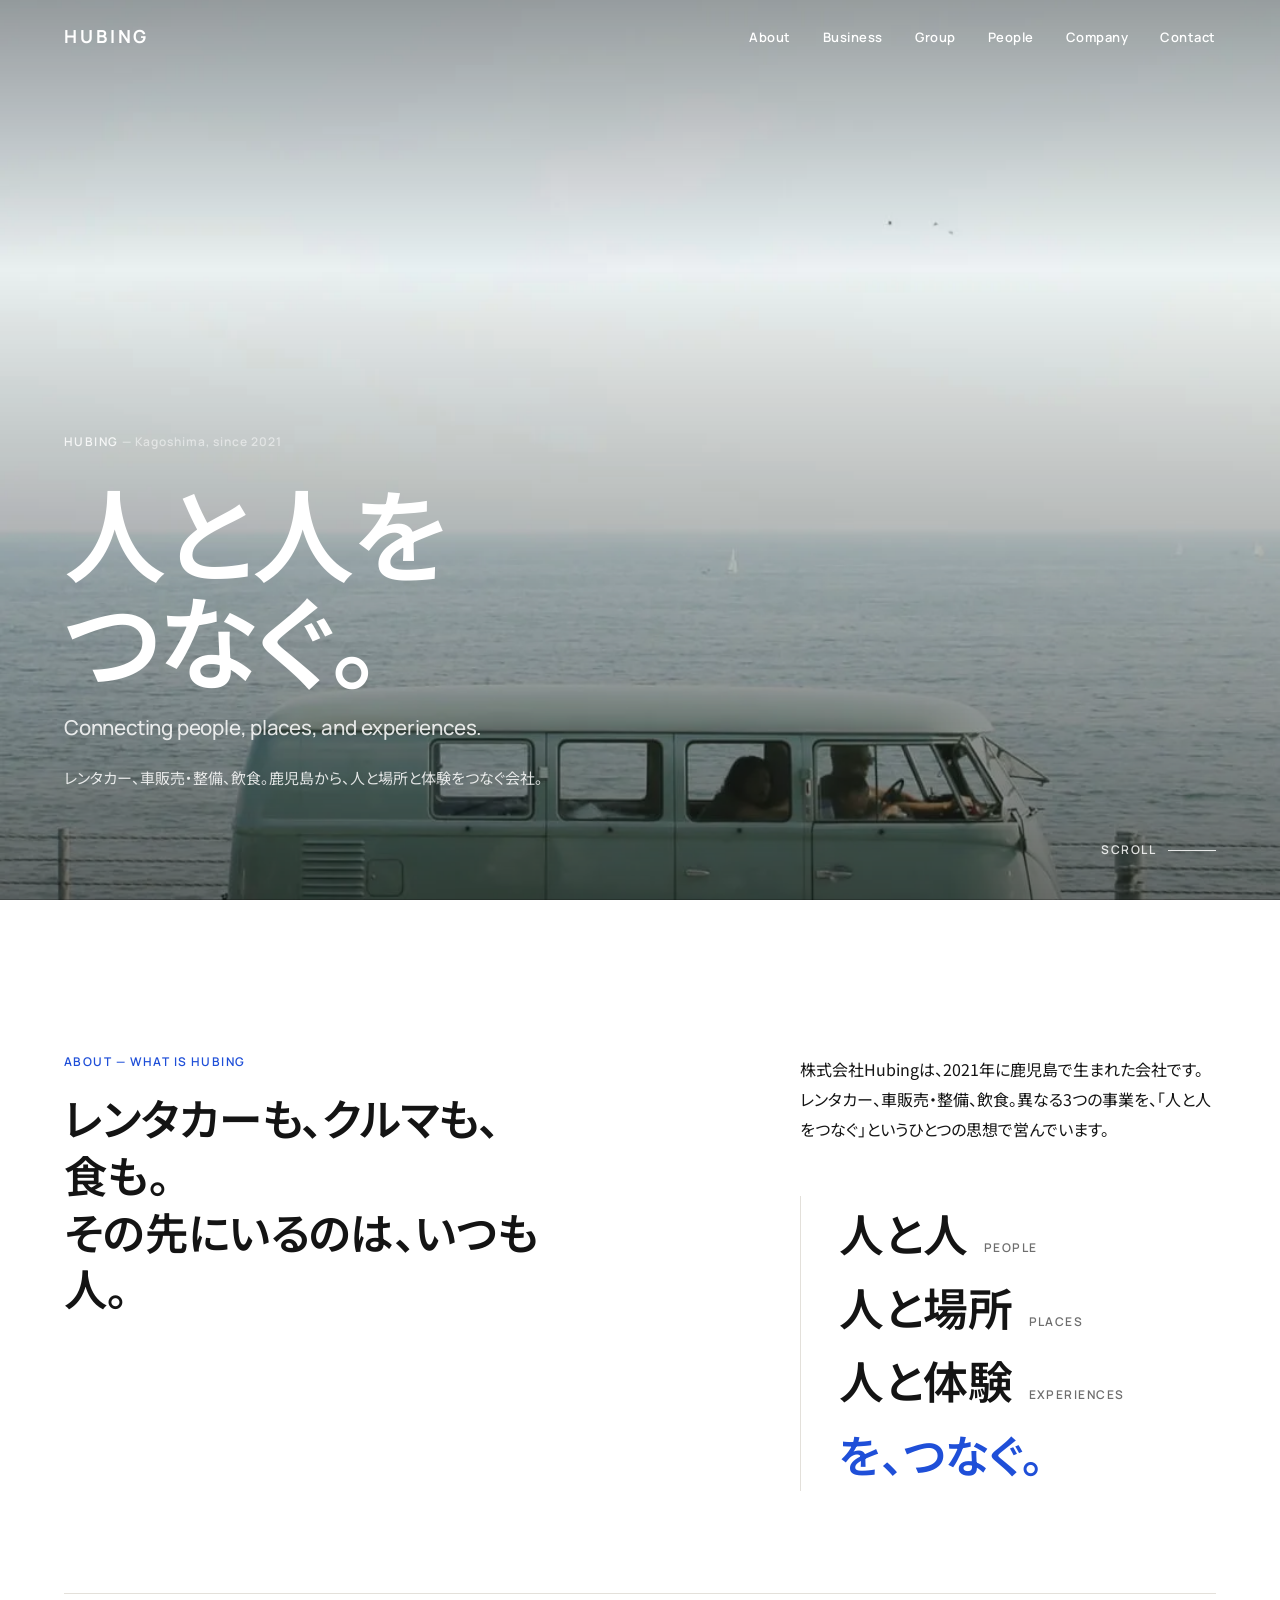
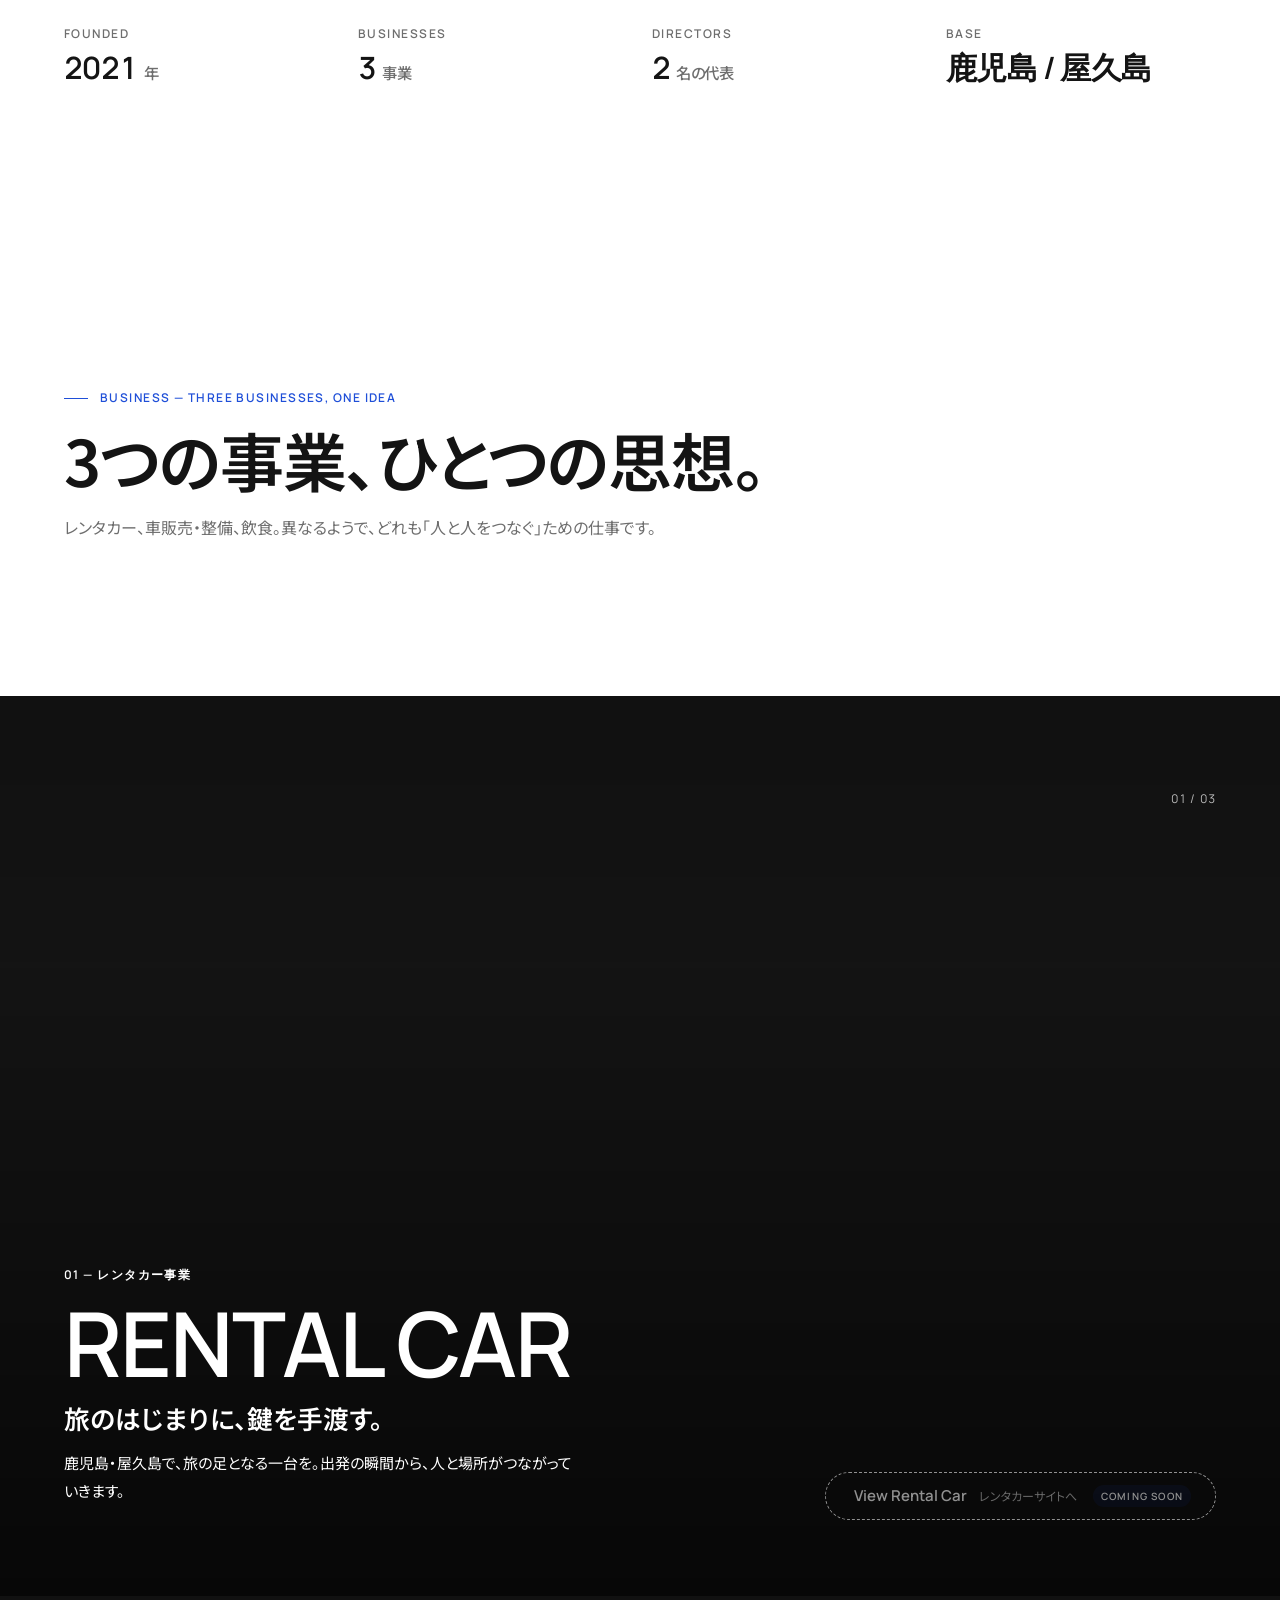
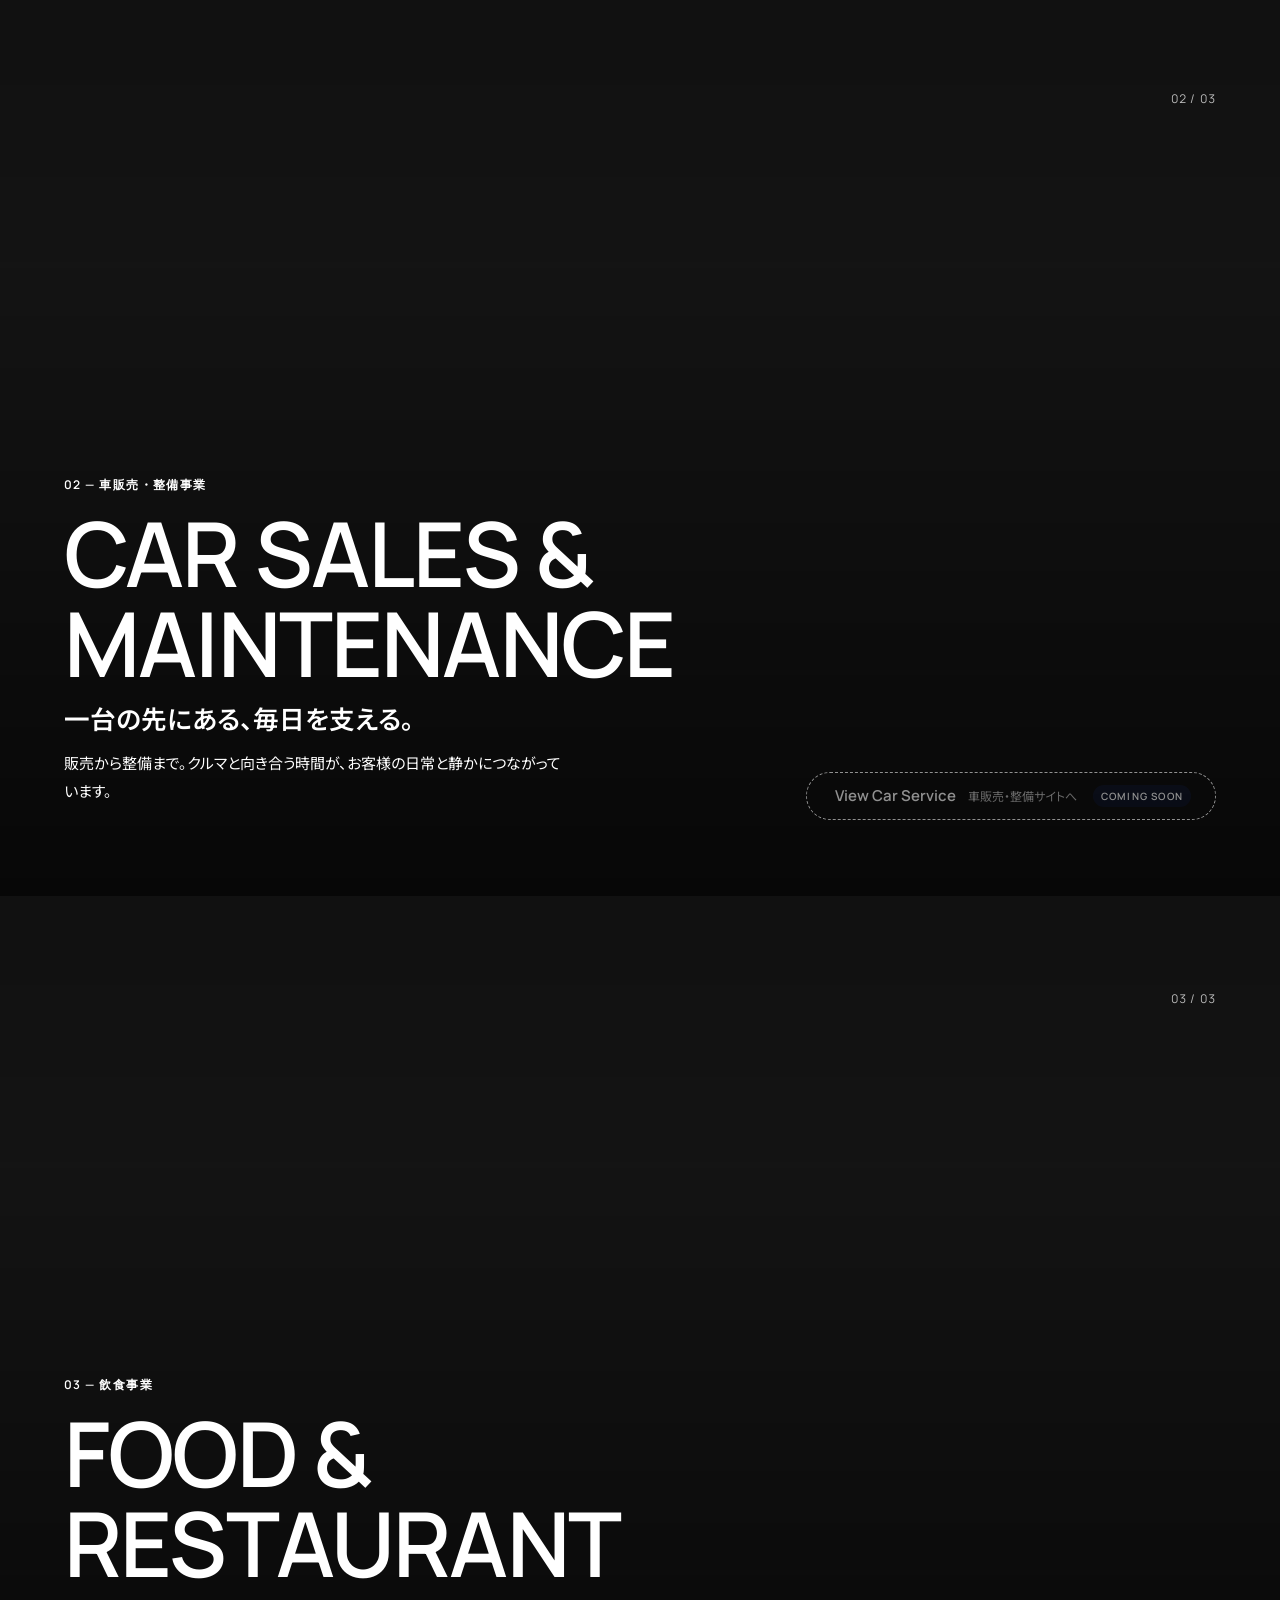
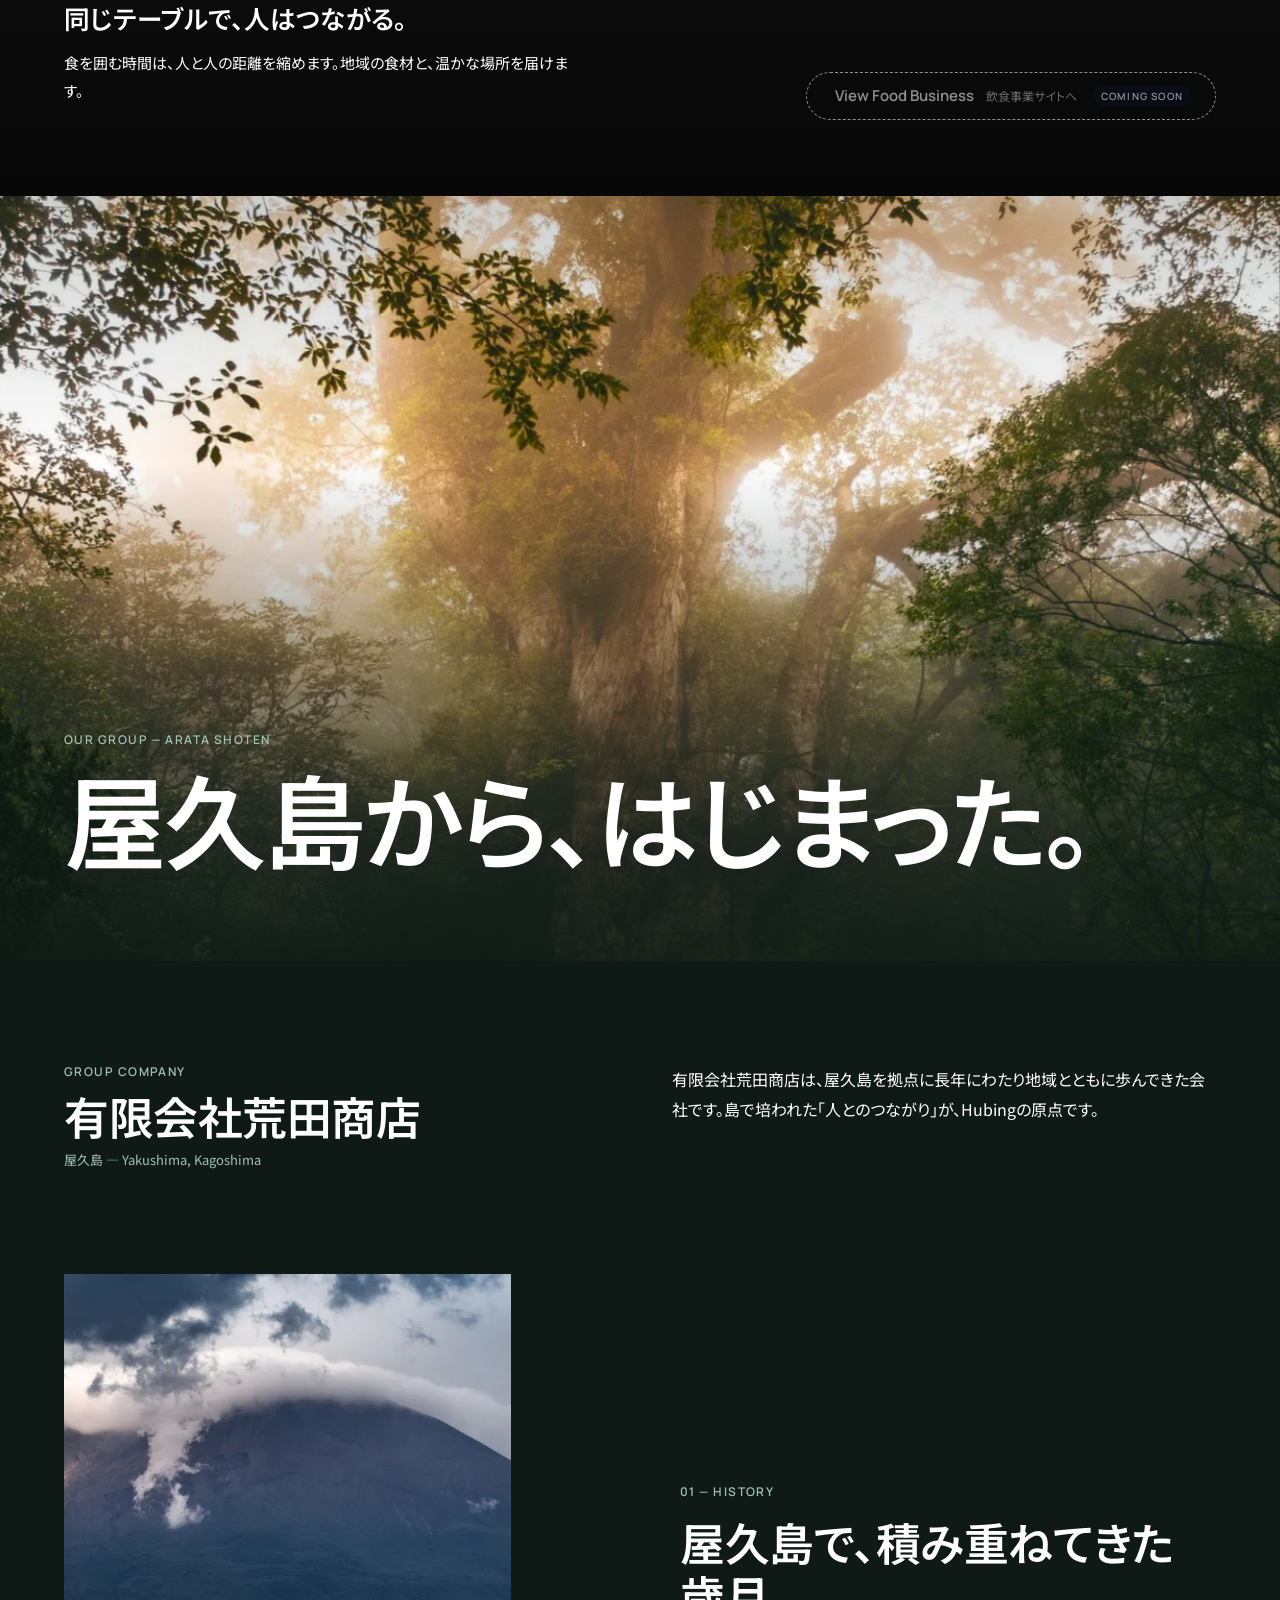
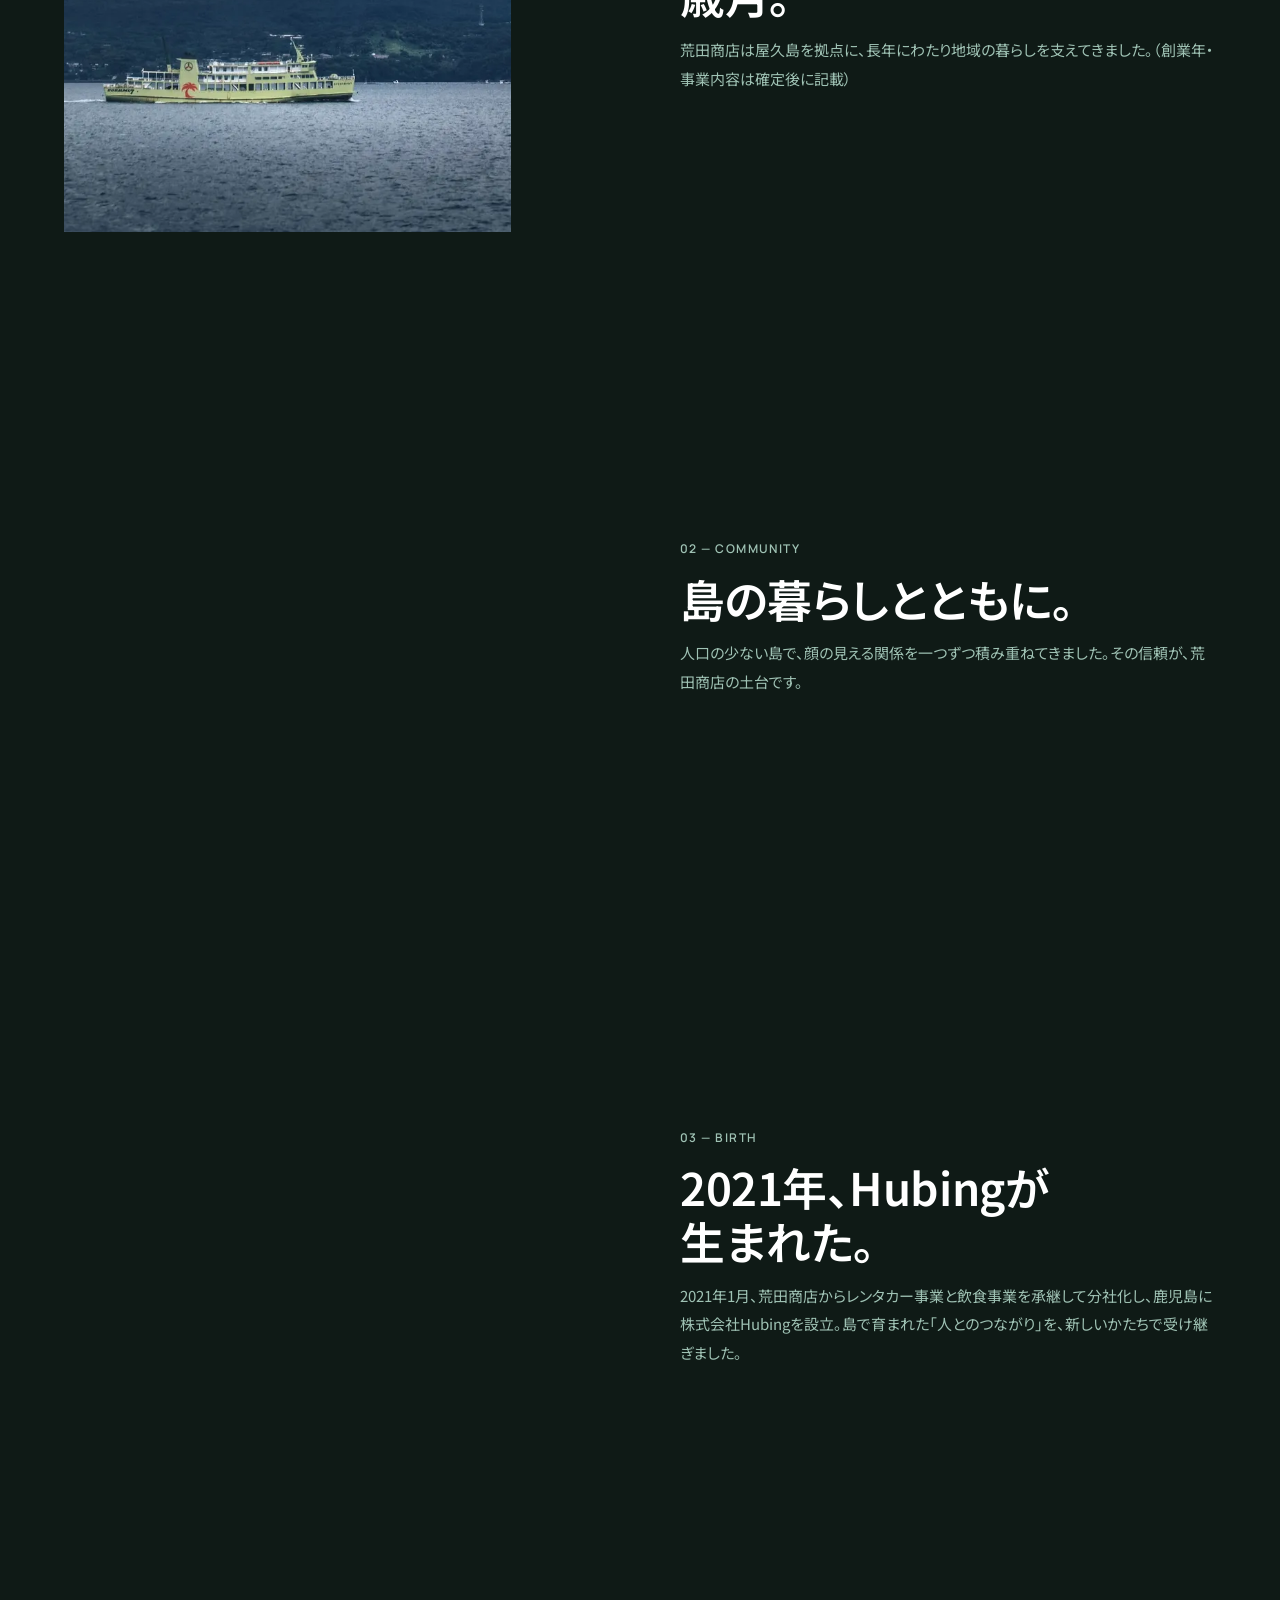
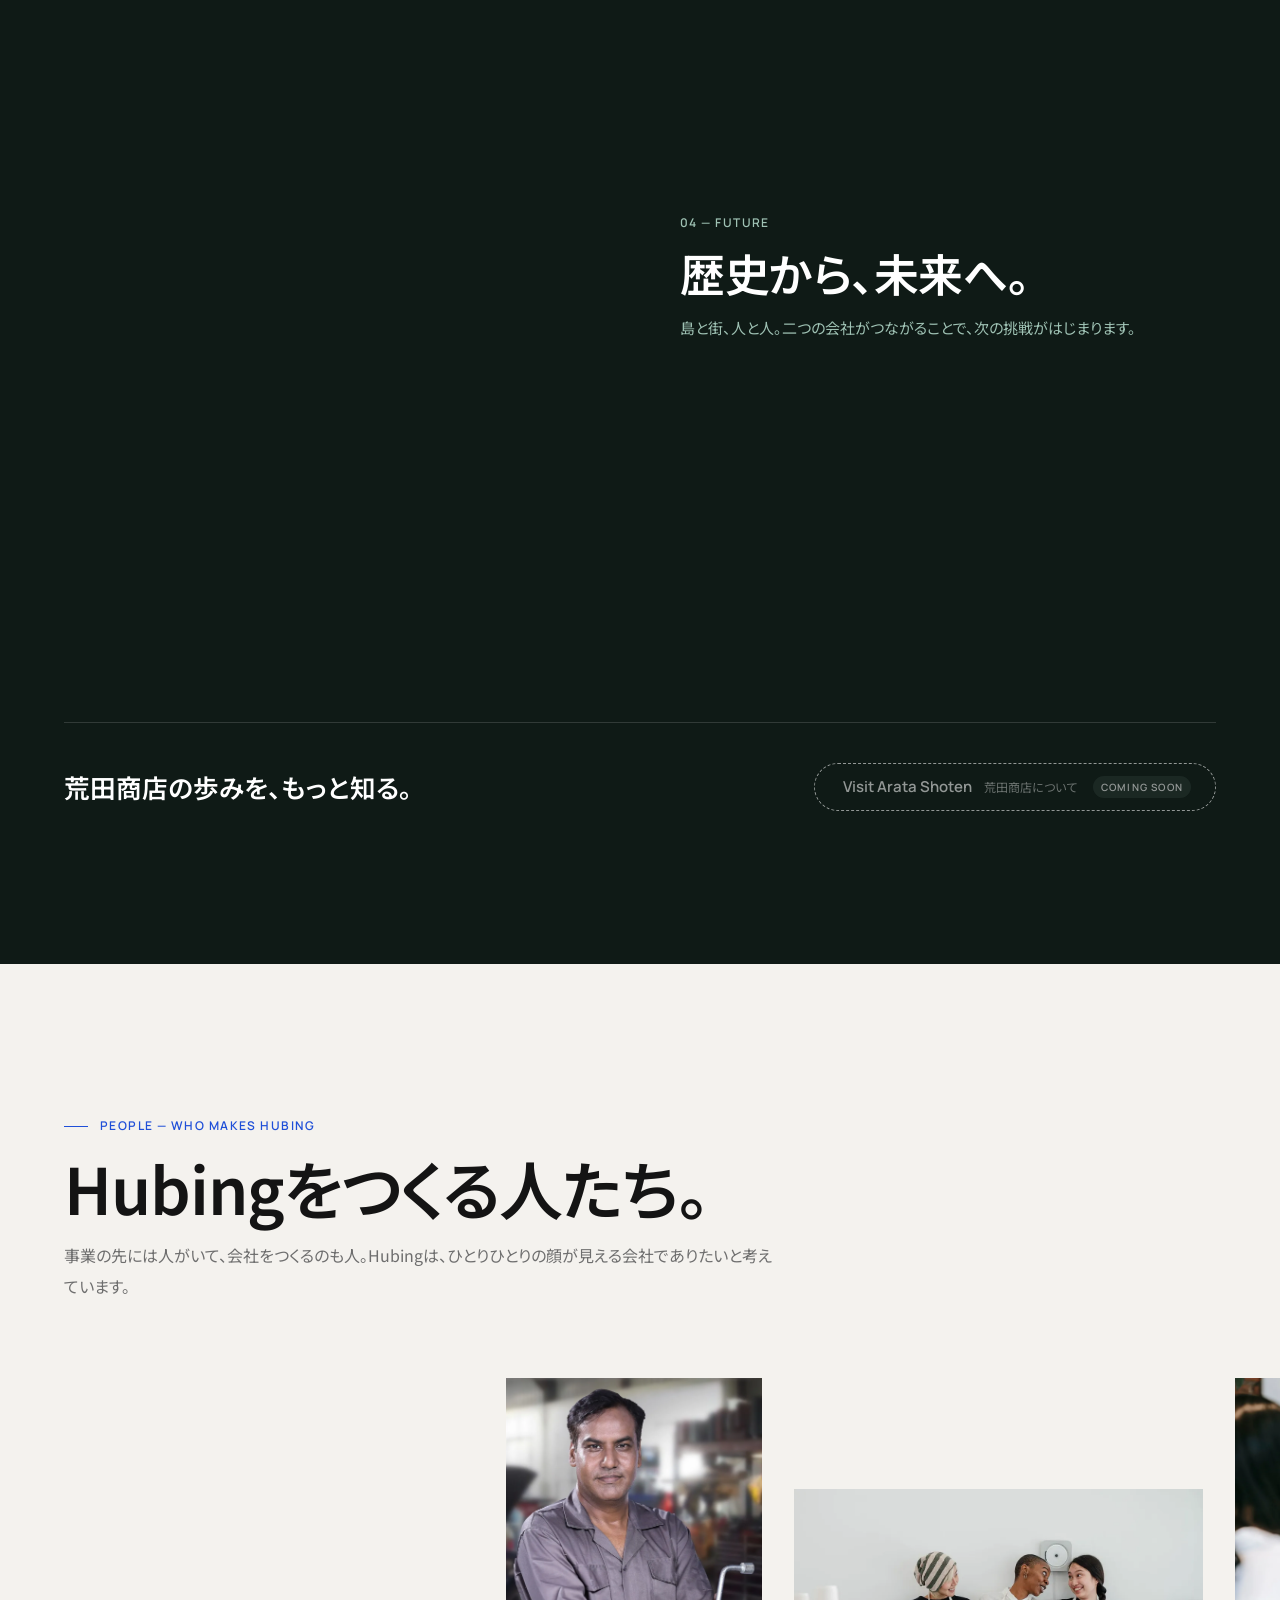
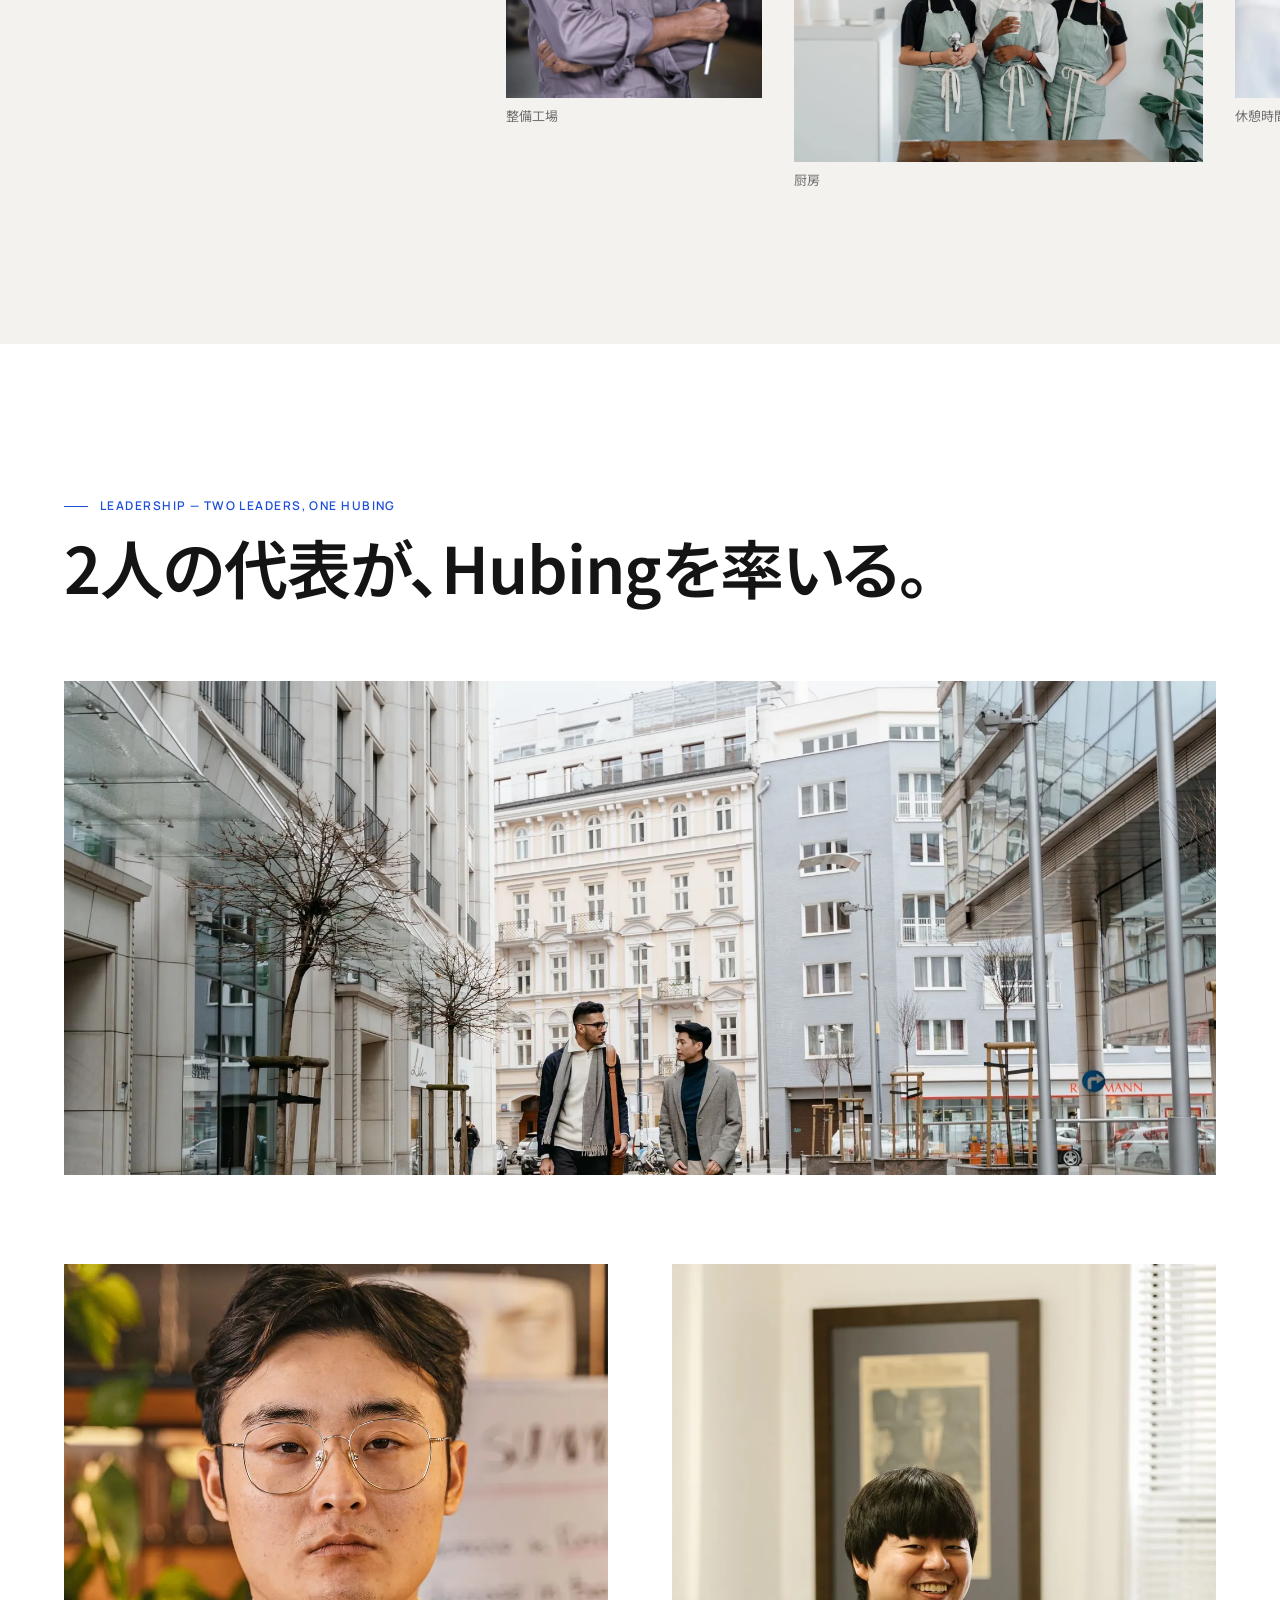
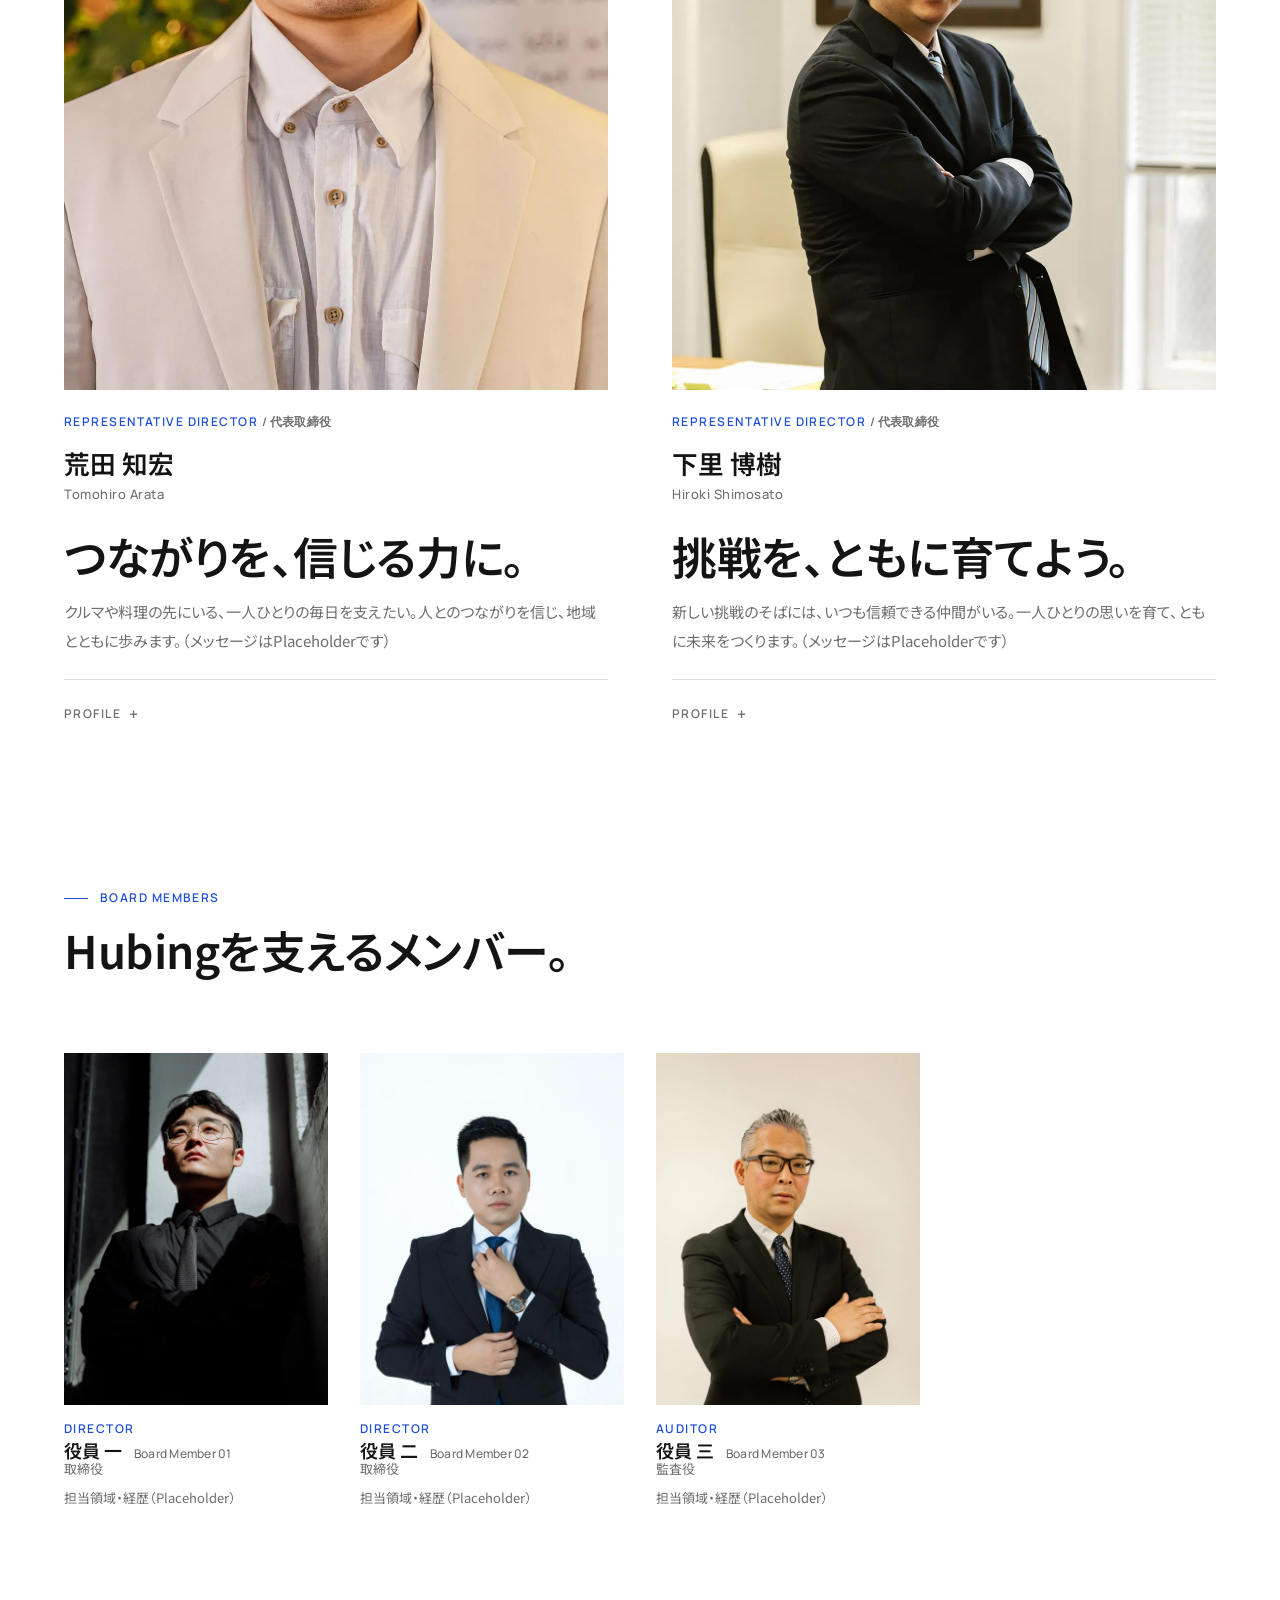
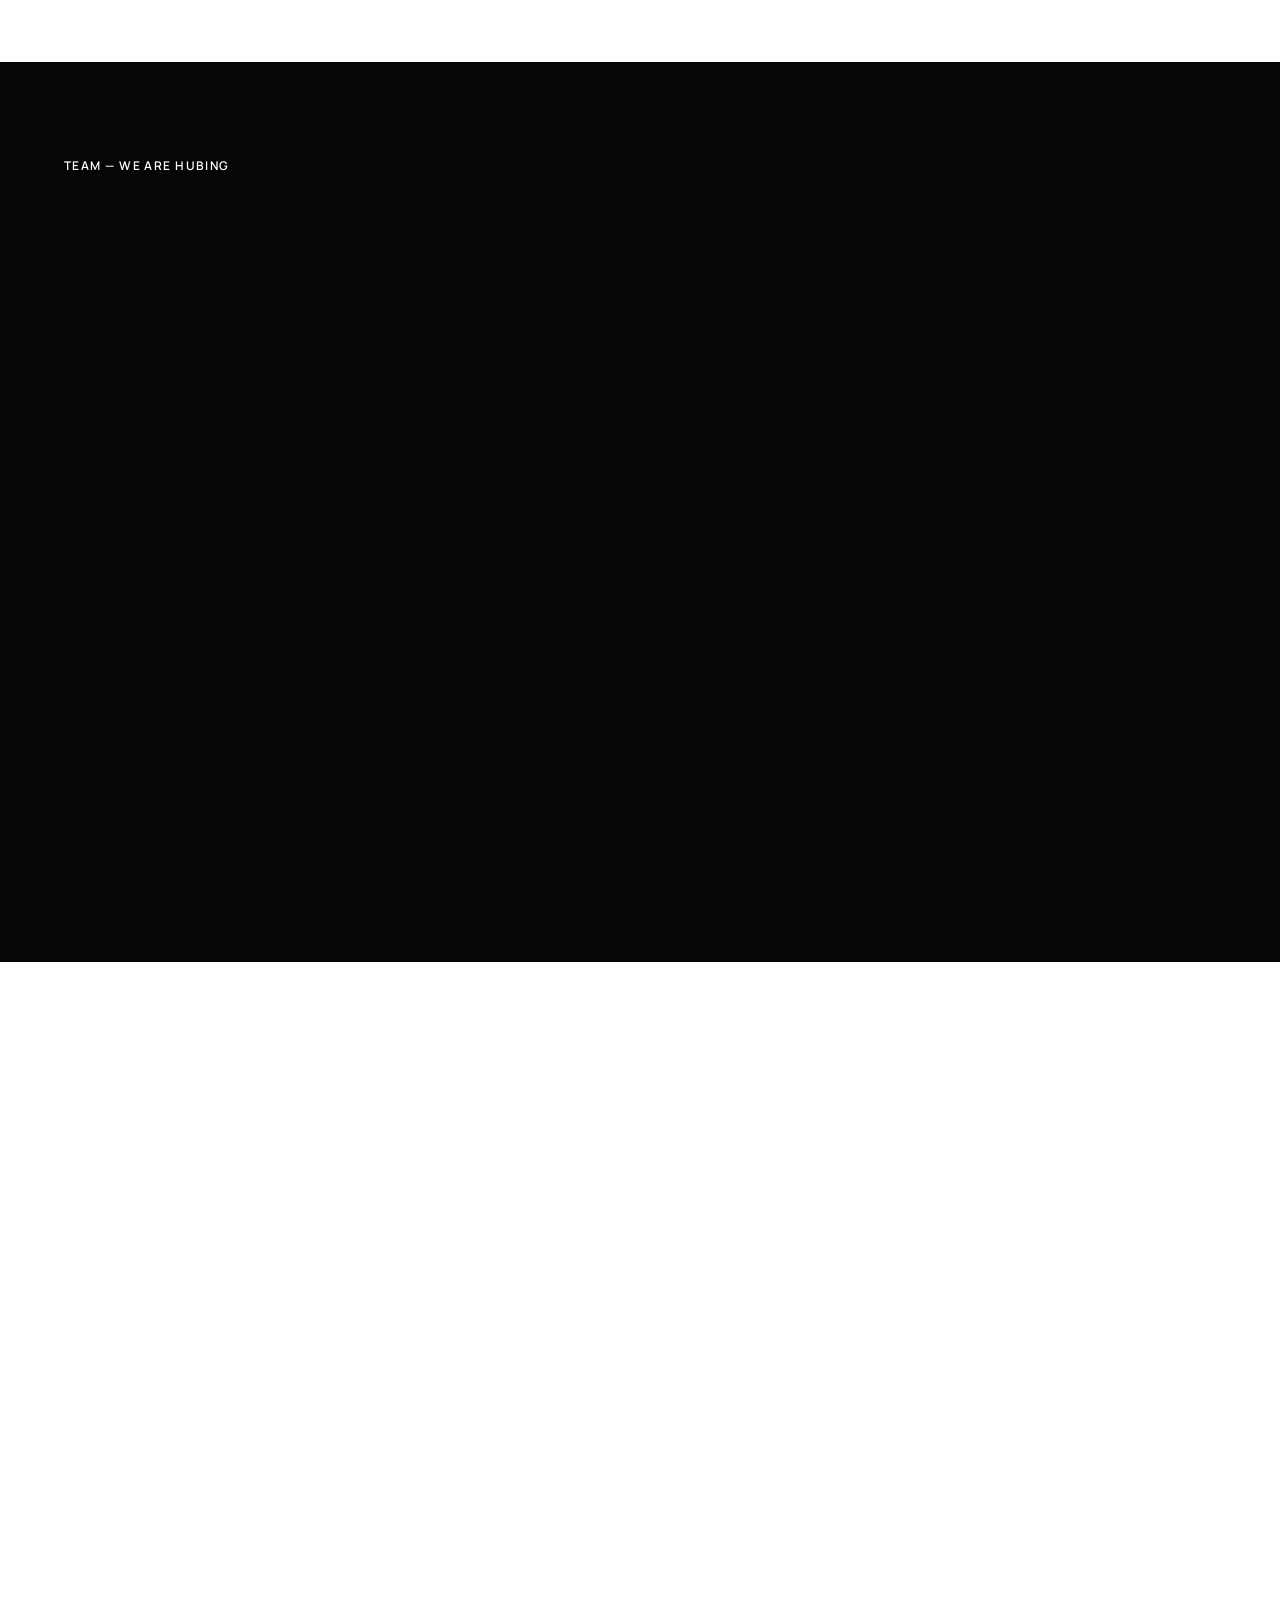
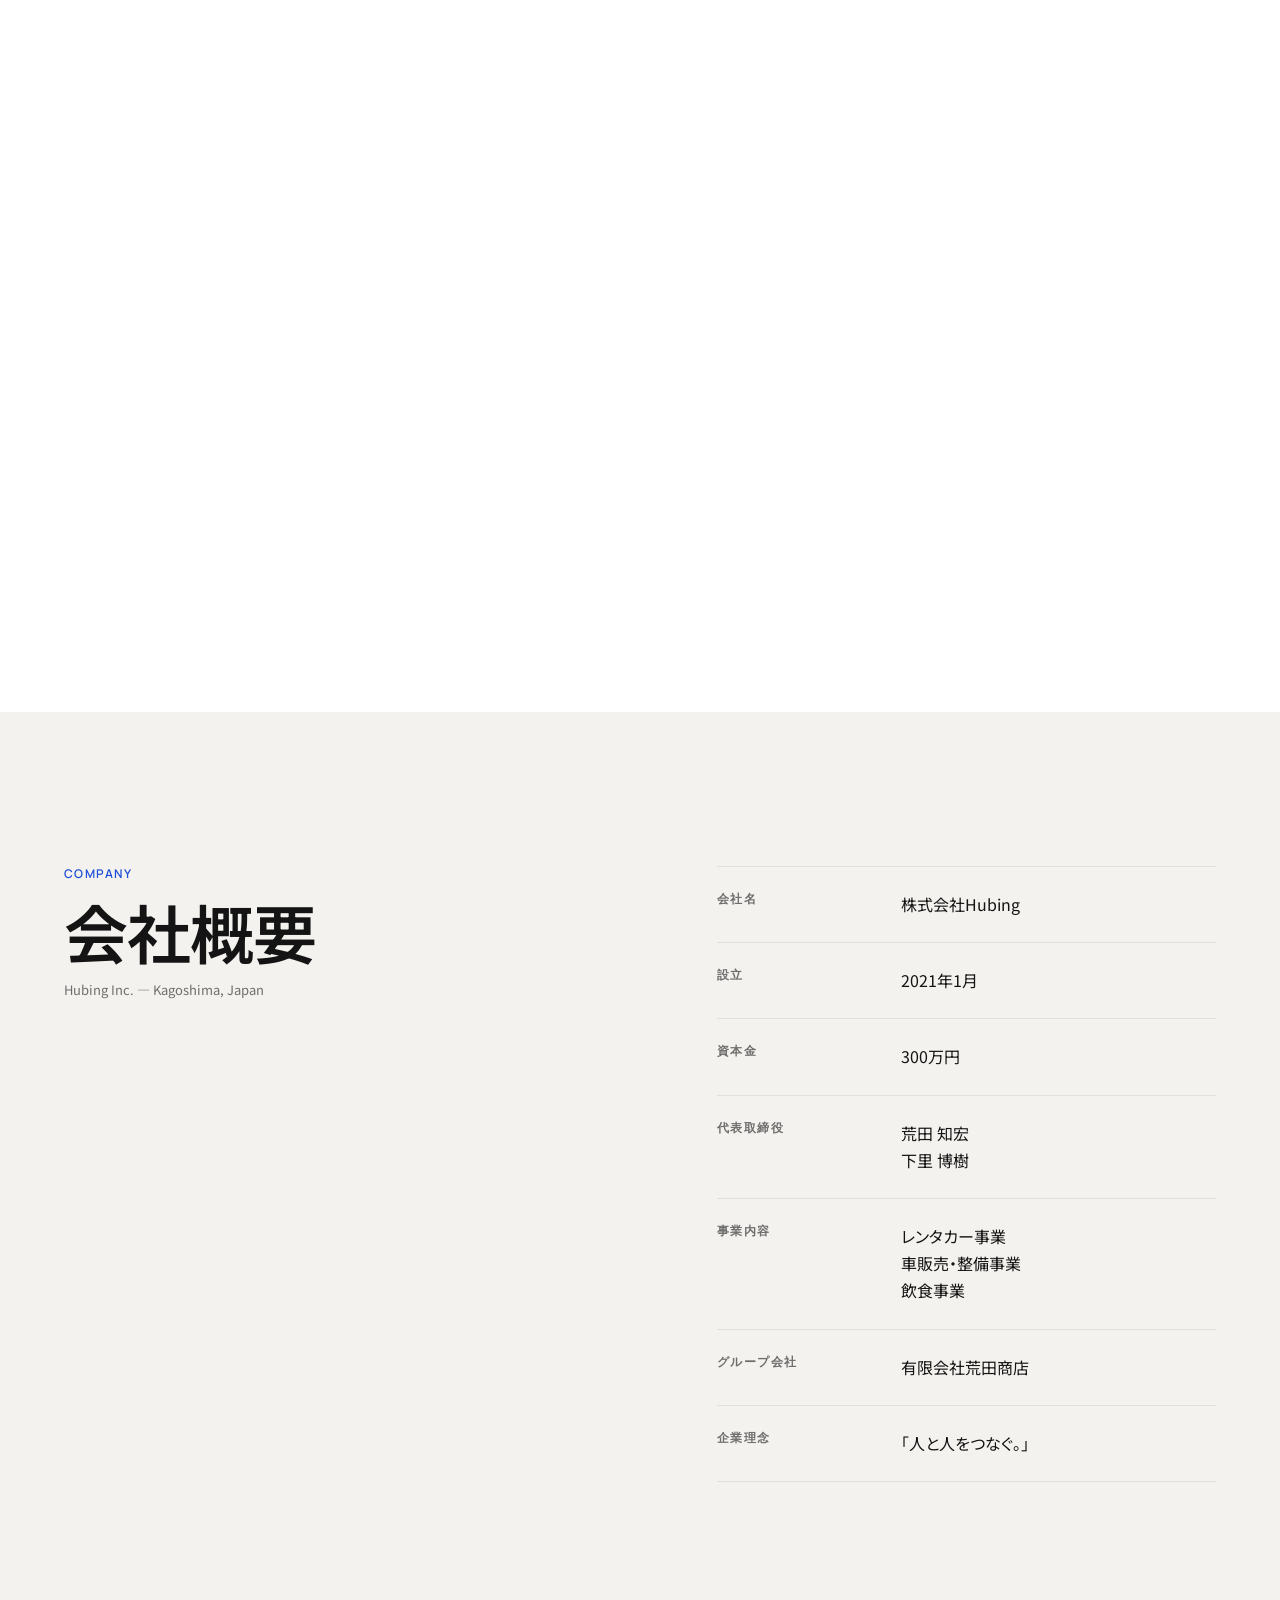
==== commit 930bd614: "Demo build 2026-10-15 21:44" ====
--- a/index.html
+++ b/index.html
@@ -1,3 +1,3 @@
 <!DOCTYPE html><html lang="ja"> <head><meta charset="utf-8"><meta name="viewport" content="width=device-width, initial-scale=1, viewport-fit=cover"><link rel="preconnect" href="https://fonts.googleapis.com"><link rel="preconnect" href="https://fonts.gstatic.com" crossorigin><link rel="stylesheet" href="https://fonts.googleapis.com/css2?family=Manrope:wght@400..800&family=Noto+Sans+JP:wght@300..700&display=swap"><title>株式会社Hubing｜人と人をつなぐ。レンタカー・車販売・整備・飲食｜鹿児島</title> <meta name="description" content="株式会社Hubingは「人と人をつなぐ。」を理念に、鹿児島でレンタカー事業・車販売・整備事業・飲食事業を展開する会社です。グループ会社に屋久島の有限会社荒田商店。"> <link rel="canonical" href="https://hubing.jp/"> <meta name="robots" content="noindex, nofollow"> <meta property="og:type" content="website"> <meta property="og:site_name" content="株式会社Hubing"> <meta property="og:title" content="株式会社Hubing｜人と人をつなぐ。レンタカー・車販売・整備・飲食｜鹿児島"> <meta property="og:description" content="株式会社Hubingは「人と人をつなぐ。」を理念に、鹿児島でレンタカー事業・車販売・整備事業・飲食事業を展開する会社です。グループ会社に屋久島の有限会社荒田商店。"> <meta property="og:url" content="https://hubing.jp/"> <meta property="og:image" content="https://hubing.jp/og/og-default.jpg"> <meta property="og:image:width" content="1200"> <meta property="og:image:height" content="630"> <meta property="og:locale" content="ja_JP"> <meta name="twitter:card" content="summary_large_image"> <meta name="twitter:title" content="株式会社Hubing｜人と人をつなぐ。レンタカー・車販売・整備・飲食｜鹿児島"> <meta name="twitter:description" content="株式会社Hubingは「人と人をつなぐ。」を理念に、鹿児島でレンタカー事業・車販売・整備事業・飲食事業を展開する会社です。グループ会社に屋久島の有限会社荒田商店。"> <meta name="twitter:image" content="https://hubing.jp/og/og-default.jpg"> <link rel="icon" href="./favicon.svg" type="image/svg+xml"> <link rel="icon" href="./favicon-32.png" type="image/png" sizes="32x32"> <link rel="apple-touch-icon" href="./apple-touch-icon.png"> <meta name="theme-color" content="#141414"><script type="application/ld+json">{"@context":"https://schema.org","@type":"Organization","name":"株式会社Hubing","alternateName":"Hubing Inc.","url":"https://hubing.jp/","logo":"https://hubing.jp/apple-touch-icon.png","image":"https://hubing.jp/og/og-default.jpg","slogan":"人と人をつなぐ。","foundingDate":"2021-01","founder":[{"@type":"Person","name":"荒田 知宏","jobTitle":"代表取締役"},{"@type":"Person","name":"下里 博樹","jobTitle":"代表取締役"}]}</script><script type="application/ld+json">{"@context":"https://schema.org","@type":"WebSite","name":"株式会社Hubing","url":"https://hubing.jp/","inLanguage":"ja"}</script><script>document.documentElement.classList.add('js');</script><link rel="stylesheet" href="./assets/BaseLayout.BBFP4-Il.css"><link rel="stylesheet" href="./assets/index._hzsJ2km.css"></head> <body> <a href="#main" class="skip-link">本文へスキップ</a> <header class="header" data-header data-astro-cid-isef26zo> <div class="header__inner container" data-astro-cid-isef26zo> <a href="#top" class="header__logo t-en" aria-label="株式会社Hubing トップへ" data-astro-cid-isef26zo>HUBING</a> <nav class="header__nav" aria-label="ページ内ナビゲーション" data-astro-cid-isef26zo> <ul class="header__list" data-astro-cid-isef26zo> <li data-astro-cid-isef26zo><a href="#about" class="header__link t-en" data-astro-cid-isef26zo>About</a></li><li data-astro-cid-isef26zo><a href="#business" class="header__link t-en" data-astro-cid-isef26zo>Business</a></li><li data-astro-cid-isef26zo><a href="#group" class="header__link t-en" data-astro-cid-isef26zo>Group</a></li><li data-astro-cid-isef26zo><a href="#people" class="header__link t-en" data-astro-cid-isef26zo>People</a></li><li data-astro-cid-isef26zo><a href="#company" class="header__link t-en" data-astro-cid-isef26zo>Company</a></li><li data-astro-cid-isef26zo><a href="#hub" class="header__link t-en" data-astro-cid-isef26zo>Contact</a></li> </ul> </nav> <button class="header__menu" type="button" data-menu-button aria-expanded="false" aria-controls="mobile-menu" data-astro-cid-isef26zo> <span class="header__menu-label t-en" data-menu-label data-astro-cid-isef26zo>Menu</span> <span class="header__menu-icon" aria-hidden="true" data-astro-cid-isef26zo><i data-astro-cid-isef26zo></i><i data-astro-cid-isef26zo></i></span> </button> </div> </header> <div class="menu" id="mobile-menu" data-menu aria-hidden="true" data-astro-cid-imidouvt> <div class="menu__inner container" data-astro-cid-imidouvt> <nav aria-label="メニュー" data-astro-cid-imidouvt> <ol class="menu__list" data-astro-cid-imidouvt> <li data-astro-cid-imidouvt> <a href="#about" class="menu__link" data-astro-cid-imidouvt> <span class="menu__num t-num" data-astro-cid-imidouvt>01</span> <span class="menu__label t-en" data-astro-cid-imidouvt>About</span> <span class="menu__ja" data-astro-cid-imidouvt>Hubingとは</span> </a> </li><li data-astro-cid-imidouvt> <a href="#business" class="menu__link" data-astro-cid-imidouvt> <span class="menu__num t-num" data-astro-cid-imidouvt>02</span> <span class="menu__label t-en" data-astro-cid-imidouvt>Business</span> <span class="menu__ja" data-astro-cid-imidouvt>事業</span> </a> </li><li data-astro-cid-imidouvt> <a href="#group" class="menu__link" data-astro-cid-imidouvt> <span class="menu__num t-num" data-astro-cid-imidouvt>03</span> <span class="menu__label t-en" data-astro-cid-imidouvt>Group</span> <span class="menu__ja" data-astro-cid-imidouvt>グループ</span> </a> </li><li data-astro-cid-imidouvt> <a href="#people" class="menu__link" data-astro-cid-imidouvt> <span class="menu__num t-num" data-astro-cid-imidouvt>04</span> <span class="menu__label t-en" data-astro-cid-imidouvt>People</span> <span class="menu__ja" data-astro-cid-imidouvt>Hubingをつくる人たち</span> </a> </li><li data-astro-cid-imidouvt> <a href="#company" class="menu__link" data-astro-cid-imidouvt> <span class="menu__num t-num" data-astro-cid-imidouvt>05</span> <span class="menu__label t-en" data-astro-cid-imidouvt>Company</span> <span class="menu__ja" data-astro-cid-imidouvt>会社情報</span> </a> </li><li data-astro-cid-imidouvt> <a href="#hub" class="menu__link" data-astro-cid-imidouvt> <span class="menu__num t-num" data-astro-cid-imidouvt>06</span> <span class="menu__label t-en" data-astro-cid-imidouvt>Contact</span> <span class="menu__ja" data-astro-cid-imidouvt>お問い合わせ</span> </a> </li> </ol> </nav> <div class="menu__sites" data-astro-cid-imidouvt> <p class="t-label" data-astro-cid-imidouvt>Our Sites</p> <ul class="menu__site-list" data-astro-cid-imidouvt> <li data-astro-cid-imidouvt> <span class="menu__site is-soon" data-astro-cid-imidouvt>Rental Car <span class="t-label" data-astro-cid-imidouvt>Coming soon</span></span> </li><li data-astro-cid-imidouvt> <span class="menu__site is-soon" data-astro-cid-imidouvt>Car Sales &amp; Maintenance <span class="t-label" data-astro-cid-imidouvt>Coming soon</span></span> </li><li data-astro-cid-imidouvt> <span class="menu__site is-soon" data-astro-cid-imidouvt>Food &amp; Restaurant <span class="t-label" data-astro-cid-imidouvt>Coming soon</span></span> </li><li data-astro-cid-imidouvt> <span class="menu__site is-soon" data-astro-cid-imidouvt>Arata Shoten <span class="t-label" data-astro-cid-imidouvt>Coming soon</span></span> </li> </ul>  </div> </div> </div> <main id="main">  <section class="hero theme-dark" id="top" data-hero data-header-theme="dark" data-section="01" aria-label="Hubingの世界観" data-astro-cid-yodha2z4> <div class="hero__media" data-hero-media data-astro-cid-yodha2z4> <picture>   <source media="(max-width: 767px)" type="image/webp" srcset="./assets/poster-mobile.VL8s9_vM_Z1NxoUU.webp 1080w" sizes="100vw">   <img src="./assets/poster-desktop.woykEaIs_Z1Eo6yC.webp" srcset="./assets/poster-desktop.woykEaIs_1iPSJH.webp 1080w, ./assets/poster-desktop.woykEaIs_Z4QFfM.webp 2048w" sizes="100vw" width="2560" height="1440" alt="鹿児島の道を走るクルマと人々（Placeholder）" loading="eager" decoding="sync" fetchpriority="high"> </picture>  </div> <div class="hero__shade" aria-hidden="true" data-astro-cid-yodha2z4></div> <div class="hero__content container" data-hero-content data-astro-cid-yodha2z4> <p class="hero__label t-label" data-astro-cid-yodha2z4>HUBING<span class="hero__label-sub" data-astro-cid-yodha2z4> — Kagoshima, since 2021</span></p> <h1 class="hero__title t-display" data-astro-cid-yodha2z4> <span class="hero__line" data-astro-cid-yodha2z4><span class="hero__word" data-astro-cid-yodha2z4>人と人を</span></span><span class="hero__line" data-astro-cid-yodha2z4><span class="hero__word" data-astro-cid-yodha2z4>つなぐ。</span></span> </h1> <p class="hero__sub t-en" data-astro-cid-yodha2z4>Connecting people, places, and experiences.</p> <p class="hero__lead" data-astro-cid-yodha2z4>レンタカー、車販売・整備、飲食。鹿児島から、人と場所と体験をつなぐ会社。</p> </div> <a href="#about" class="hero__scroll t-label" aria-label="次のセクションへスクロール" data-astro-cid-yodha2z4> <span data-astro-cid-yodha2z4>Scroll</span><i aria-hidden="true" data-astro-cid-yodha2z4></i> </a> </section> <section id="about" class="section about" data-section="02" data-astro-cid-5gtlsymu> <div class="container" data-astro-cid-5gtlsymu> <div class="about__grid" data-astro-cid-5gtlsymu> <div class="about__head" data-reveal-group="120" data-astro-cid-5gtlsymu> <p class="t-label" data-reveal data-astro-cid-5gtlsymu>About — What is Hubing</p> <h2 class="about__title" data-reveal data-astro-cid-5gtlsymu>レンタカーも、クルマも、食も。<br data-astro-cid-5gtlsymu>その先にいるのは、いつも人。</h2> </div> <div class="about__body" data-astro-cid-5gtlsymu> <p class="t-lead" data-reveal data-astro-cid-5gtlsymu>
 株式会社Hubingは、2021年に鹿児島で生まれた会社です。レンタカー、車販売・整備、飲食。異なる3つの事業を、「人と人をつなぐ」というひとつの思想で営んでいます。
-</p> <ul class="about__words" data-reveal-group="150" data-astro-cid-5gtlsymu> <li class="about__word" data-reveal data-astro-cid-5gtlsymu> <span class="about__word-ja t-h2" data-astro-cid-5gtlsymu>人と人</span> <span class="about__word-en t-label" data-astro-cid-5gtlsymu>People</span> </li><li class="about__word" data-reveal data-astro-cid-5gtlsymu> <span class="about__word-ja t-h2" data-astro-cid-5gtlsymu>人と場所</span> <span class="about__word-en t-label" data-astro-cid-5gtlsymu>Places</span> </li><li class="about__word" data-reveal data-astro-cid-5gtlsymu> <span class="about__word-ja t-h2" data-astro-cid-5gtlsymu>人と体験</span> <span class="about__word-en t-label" data-astro-cid-5gtlsymu>Experiences</span> </li> <li class="about__word about__word--last" data-reveal data-astro-cid-5gtlsymu> <span class="about__word-ja t-h2" data-astro-cid-5gtlsymu>を、つなぐ。</span> </li> </ul> </div> </div> <ul class="about__facts" data-reveal-group="80" data-astro-cid-5gtlsymu> <li class="about__fact" data-reveal data-astro-cid-5gtlsymu> <span class="t-label about__fact-label" data-astro-cid-5gtlsymu>Founded</span> <span class="about__fact-value" data-astro-cid-5gtlsymu><span class="t-num" data-astro-cid-5gtlsymu>2021</span><span class="about__fact-unit" data-astro-cid-5gtlsymu>年</span></span> </li><li class="about__fact" data-reveal data-astro-cid-5gtlsymu> <span class="t-label about__fact-label" data-astro-cid-5gtlsymu>Businesses</span> <span class="about__fact-value" data-astro-cid-5gtlsymu><span class="t-num" data-astro-cid-5gtlsymu>3</span><span class="about__fact-unit" data-astro-cid-5gtlsymu>事業</span></span> </li><li class="about__fact" data-reveal data-astro-cid-5gtlsymu> <span class="t-label about__fact-label" data-astro-cid-5gtlsymu>Directors</span> <span class="about__fact-value" data-astro-cid-5gtlsymu><span class="t-num" data-astro-cid-5gtlsymu>2</span><span class="about__fact-unit" data-astro-cid-5gtlsymu>名の代表</span></span> </li><li class="about__fact" data-reveal data-astro-cid-5gtlsymu> <span class="t-label about__fact-label" data-astro-cid-5gtlsymu>Base</span> <span class="about__fact-value" data-astro-cid-5gtlsymu><span class="t-num" data-astro-cid-5gtlsymu>鹿児島 / 屋久島</span></span> </li> </ul> </div> </section> <section id="business" class="section section--flush business" data-section="03" data-astro-cid-o5c6obni> <div class="container business__intro" data-astro-cid-o5c6obni> <div class="section-head is-left" data-reveal-group="120" data-astro-cid-6j3riaey> <p class="t-label" data-reveal data-astro-cid-6j3riaey>BUSINESS — Three businesses, one idea</p> <h2 class="t-h1" data-reveal data-astro-cid-6j3riaey>3つの事業、ひとつの思想。</h2> <p class="t-lead t-muted" data-reveal data-astro-cid-6j3riaey>レンタカー、車販売・整備、飲食。異なるようで、どれも「人と人をつなぐ」ための仕事です。</p> </div> </div> <div class="stack" data-astro-cid-o5c6obni> <article class="panel theme-dark" data-business-panel data-header-theme="dark" id="business-rental" data-astro-cid-o5c6obni> <div class="panel__media" data-panel-media data-astro-cid-o5c6obni> <div class="panel__zoom" data-scale-in data-astro-cid-o5c6obni> <picture>   <source media="(max-width: 767px)" type="image/webp" srcset="./assets/rental-portrait.Bgi_Uyg4_1GYyEX.webp 1080w, ./assets/rental-portrait.Bgi_Uyg4_Z8n7p8.webp 1200w" sizes="100vw">   <img src="./assets/rental-landscape.BBapgPVi_Z2bXzgx.webp" srcset="./assets/rental-landscape.BBapgPVi_Z17VjBD.webp 1080w, ./assets/rental-landscape.BBapgPVi_Z1ndkKF.webp 2048w" sizes="100vw" width="2400" height="1350" alt="レンタカーの鍵を手渡すスタッフ（Placeholder）" loading="lazy" decoding="async" fetchpriority="auto"> </picture> </div> </div> <div class="panel__shade" data-panel-shade aria-hidden="true" data-astro-cid-o5c6obni></div> <div class="panel__gradient" aria-hidden="true" data-astro-cid-o5c6obni></div>  <p class="panel__index t-num" aria-hidden="true" data-astro-cid-o5c6obni>01 / 03</p> <div class="panel__content container" data-reveal-group="100" data-astro-cid-o5c6obni> <p class="t-label panel__label" data-reveal data-astro-cid-o5c6obni>01 — レンタカー事業</p> <h3 class="panel__title t-en" data-reveal data-astro-cid-o5c6obni>RENTAL CAR</h3> <p class="panel__headline t-h3" data-reveal data-astro-cid-o5c6obni>旅のはじまりに、鍵を手渡す。</p> <p class="panel__body" data-reveal data-astro-cid-o5c6obni>鹿児島・屋久島で、旅の足となる一台を。出発の瞬間から、人と場所がつながっていきます。</p> <div class="panel__cta" data-reveal data-astro-cid-o5c6obni> <span aria-disabled="true" data-astro-cid-j6ocf6pu="true" class="btn btn--outline is-disabled"> <span class="btn__label t-en" data-astro-cid-j6ocf6pu>View Rental Car</span> <span class="btn__ja" data-astro-cid-j6ocf6pu>レンタカーサイトへ</span><span class="btn__arrow" aria-hidden="true" data-astro-cid-j6ocf6pu>↗</span> <span class="btn__soon t-label" data-astro-cid-j6ocf6pu>Coming soon</span></span> </div> </div> </article><article class="panel theme-dark" data-business-panel data-header-theme="dark" id="business-car-service" data-astro-cid-o5c6obni> <div class="panel__media" data-panel-media data-astro-cid-o5c6obni> <div class="panel__zoom" data-scale-in data-astro-cid-o5c6obni> <picture>   <source media="(max-width: 767px)" type="image/webp" srcset="./assets/car-service-portrait.Dt4mxPyx_ZrioSH.webp 1080w, ./assets/car-service-portrait.Dt4mxPyx_Z2rsWtv.webp 1200w" sizes="100vw">   <img src="./assets/car-service-landscape.C7lh86mr_Z1Ey8Il.webp" srcset="./assets/car-service-landscape.C7lh86mr_ZuGwS4.webp 1080w, ./assets/car-service-landscape.C7lh86mr_155ODw.webp 2048w" sizes="100vw" width="2400" height="1350" alt="整備工場で作業するスタッフ（Placeholder）" loading="lazy" decoding="async" fetchpriority="auto"> </picture> </div> </div> <div class="panel__shade" data-panel-shade aria-hidden="true" data-astro-cid-o5c6obni></div> <div class="panel__gradient" aria-hidden="true" data-astro-cid-o5c6obni></div>  <p class="panel__index t-num" aria-hidden="true" data-astro-cid-o5c6obni>02 / 03</p> <div class="panel__content container" data-reveal-group="100" data-astro-cid-o5c6obni> <p class="t-label panel__label" data-reveal data-astro-cid-o5c6obni>02 — 車販売・整備事業</p> <h3 class="panel__title t-en" data-reveal data-astro-cid-o5c6obni>CAR SALES &amp; MAINTENANCE</h3> <p class="panel__headline t-h3" data-reveal data-astro-cid-o5c6obni>一台の先にある、毎日を支える。</p> <p class="panel__body" data-reveal data-astro-cid-o5c6obni>販売から整備まで。クルマと向き合う時間が、お客様の日常と静かにつながっています。</p> <div class="panel__cta" data-reveal data-astro-cid-o5c6obni> <span aria-disabled="true" data-astro-cid-j6ocf6pu="true" class="btn btn--outline is-disabled"> <span class="btn__label t-en" data-astro-cid-j6ocf6pu>View Car Service</span> <span class="btn__ja" data-astro-cid-j6ocf6pu>車販売・整備サイトへ</span><span class="btn__arrow" aria-hidden="true" data-astro-cid-j6ocf6pu>↗</span> <span class="btn__soon t-label" data-astro-cid-j6ocf6pu>Coming soon</span></span> </div> </div> </article><article class="panel theme-dark" data-business-panel data-header-theme="dark" id="business-food" data-astro-cid-o5c6obni> <div class="panel__media" data-panel-media data-astro-cid-o5c6obni> <div class="panel__zoom" data-scale-in data-astro-cid-o5c6obni> <picture>   <source media="(max-width: 767px)" type="image/webp" srcset="./assets/food-portrait.Dh8Mf2Qx_Z25rD4E.webp 1044w" sizes="100vw">   <img src="./assets/food-landscape.BVWp_vjI_2bBh49.webp" srcset="./assets/food-landscape.BVWp_vjI_17511L.webp 1080w, ./assets/food-landscape.BVWp_vjI_2bBh49.webp 1739w" sizes="100vw" width="1739" height="978" alt="夜の飲食店の外観。木とガラスのファサードとテラス席" loading="lazy" decoding="async" fetchpriority="auto"> </picture> </div> </div> <div class="panel__shade" data-panel-shade aria-hidden="true" data-astro-cid-o5c6obni></div> <div class="panel__gradient" aria-hidden="true" data-astro-cid-o5c6obni></div>  <p class="panel__index t-num" aria-hidden="true" data-astro-cid-o5c6obni>03 / 03</p> <div class="panel__content container" data-reveal-group="100" data-astro-cid-o5c6obni> <p class="t-label panel__label" data-reveal data-astro-cid-o5c6obni>03 — 飲食事業</p> <h3 class="panel__title t-en" data-reveal data-astro-cid-o5c6obni>FOOD &amp; RESTAURANT</h3> <p class="panel__headline t-h3" data-reveal data-astro-cid-o5c6obni>同じテーブルで、人はつながる。</p> <p class="panel__body" data-reveal data-astro-cid-o5c6obni>食を囲む時間は、人と人の距離を縮めます。地域の食材と、温かな場所を届けます。</p> <div class="panel__cta" data-reveal data-astro-cid-o5c6obni> <span aria-disabled="true" data-astro-cid-j6ocf6pu="true" class="btn btn--outline is-disabled"> <span class="btn__label t-en" data-astro-cid-j6ocf6pu>View Food Business</span> <span class="btn__ja" data-astro-cid-j6ocf6pu>飲食事業サイトへ</span><span class="btn__arrow" aria-hidden="true" data-astro-cid-j6ocf6pu>↗</span> <span class="btn__soon t-label" data-astro-cid-j6ocf6pu>Coming soon</span></span> </div> </div> </article> </div> </section> <section id="group" class="section section--flush theme-green group" data-section="04" data-astro-cid-vgqvhazx> <div class="group__hero" data-group-hero data-header-theme="dark" data-astro-cid-vgqvhazx> <div class="group__hero-media" data-parallax data-astro-cid-vgqvhazx>  <picture> <source srcset="./assets/yakushima-wide.CUGR0n9W_1nS3yz.webp 1080w, ./assets/yakushima-wide.CUGR0n9W_2aA3vN.webp 2048w" type="image/webp" sizes="100vw">  <img src="./assets/yakushima-wide.CUGR0n9W_1iQrLp.webp" srcset="./assets/yakushima-wide.CUGR0n9W_1nS3yz.webp 1080w, ./assets/yakushima-wide.CUGR0n9W_2aA3vN.webp 2048w" alt="屋久島の森（デモ写真）" sizes="100vw" loading="lazy" decoding="async" fetchpriority="auto" width="2560" height="1100"> </picture> </div> <div class="group__hero-shade" aria-hidden="true" data-astro-cid-vgqvhazx></div> <div class="group__hero-content container" data-reveal-group="120" data-astro-cid-vgqvhazx> <p class="t-label" data-reveal data-astro-cid-vgqvhazx>OUR GROUP — ARATA SHOTEN</p> <h2 class="t-display" data-reveal data-astro-cid-vgqvhazx>屋久島から、はじまった。</h2> </div> </div> <div class="container group__body" data-astro-cid-vgqvhazx> <div class="group__intro" data-astro-cid-vgqvhazx> <div class="group__intro-name" data-reveal-group="100" data-astro-cid-vgqvhazx> <p class="t-label" data-reveal data-astro-cid-vgqvhazx>Group Company</p> <p class="t-h2" data-reveal data-astro-cid-vgqvhazx>有限会社荒田商店</p> <p class="t-caption" data-reveal data-astro-cid-vgqvhazx>屋久島 — Yakushima, Kagoshima</p> </div> <p class="t-lead group__intro-text" data-reveal data-astro-cid-vgqvhazx>有限会社荒田商店は、屋久島を拠点に長年にわたり地域とともに歩んできた会社です。島で培われた「人とのつながり」が、Hubingの原点です。</p> </div> <div class="story" data-astro-cid-vgqvhazx> <div class="story__media" aria-hidden="true" data-astro-cid-vgqvhazx> <div class="story__sticky" data-astro-cid-vgqvhazx> <div class="story__image" data-story-image="0" data-astro-cid-vgqvhazx>  <picture> <source srcset="./assets/arata-shoten-station.D2N6QJ8O_ZSKfkx.webp 1080w, ./assets/arata-shoten-station.D2N6QJ8O_Z1YVO4x.webp 2048w" type="image/webp" sizes="(min-width: 1024px) 40vw, 100vw">  <img src="./assets/arata-shoten-station.D2N6QJ8O_1eigMg.webp" srcset="./assets/arata-shoten-station.D2N6QJ8O_ZSKfkx.webp 1080w, ./assets/arata-shoten-station.D2N6QJ8O_Z1YVO4x.webp 2048w" alt sizes="(min-width: 1024px) 40vw, 100vw" loading="lazy" decoding="async" fetchpriority="auto" width="3200" height="2400"> </picture> </div><div class="story__image" data-story-image="1" data-astro-cid-vgqvhazx>  <picture> <source srcset="./assets/story-community.BJlO9Awa_ZFE8B9.webp 1080w, ./assets/story-community.BJlO9Awa_Z28DCm2.webp 1600w" type="image/webp" sizes="(min-width: 1024px) 40vw, 100vw">  <img src="./assets/story-community.BJlO9Awa_Z28DCm2.webp" srcset="./assets/story-community.BJlO9Awa_ZFE8B9.webp 1080w, ./assets/story-community.BJlO9Awa_Z28DCm2.webp 1600w" alt sizes="(min-width: 1024px) 40vw, 100vw" loading="lazy" decoding="async" fetchpriority="auto" width="1600" height="1200"> </picture> </div><div class="story__image" data-story-image="2" data-astro-cid-vgqvhazx>  <picture> <source srcset="./assets/story-birth.BtY4Lhao_5gmoS.webp 1080w, ./assets/story-birth.BtY4Lhao_1hyk5A.webp 1600w" type="image/webp" sizes="(min-width: 1024px) 40vw, 100vw">  <img src="./assets/story-birth.BtY4Lhao_1hyk5A.webp" srcset="./assets/story-birth.BtY4Lhao_5gmoS.webp 1080w, ./assets/story-birth.BtY4Lhao_1hyk5A.webp 1600w" alt sizes="(min-width: 1024px) 40vw, 100vw" loading="lazy" decoding="async" fetchpriority="auto" width="1600" height="1200"> </picture> </div><div class="story__image" data-story-image="3" data-astro-cid-vgqvhazx>  <picture> <source srcset="./assets/story-future.-4wxQEvw_21AVON.webp 1080w, ./assets/story-future.-4wxQEvw_DJIXs.webp 1600w" type="image/webp" sizes="(min-width: 1024px) 40vw, 100vw">  <img src="./assets/story-future.-4wxQEvw_DJIXs.webp" srcset="./assets/story-future.-4wxQEvw_21AVON.webp 1080w, ./assets/story-future.-4wxQEvw_DJIXs.webp 1600w" alt sizes="(min-width: 1024px) 40vw, 100vw" loading="lazy" decoding="async" fetchpriority="auto" width="1600" height="1200"> </picture> </div> </div> </div> <ol class="story__steps" data-astro-cid-vgqvhazx> <li class="story__step" data-story-step="0" data-reveal data-astro-cid-vgqvhazx> <div class="story__step-image photo photo--3x2" data-scale-in data-astro-cid-vgqvhazx>  <picture> <source srcset="./assets/arata-shoten-station.D2N6QJ8O_ZSKfkx.webp 1080w, ./assets/arata-shoten-station.D2N6QJ8O_Z1YVO4x.webp 2048w" type="image/webp" sizes="100vw">  <img src="./assets/arata-shoten-station.D2N6QJ8O_1eigMg.webp" srcset="./assets/arata-shoten-station.D2N6QJ8O_ZSKfkx.webp 1080w, ./assets/arata-shoten-station.D2N6QJ8O_Z1YVO4x.webp 2048w" alt="有限会社荒田商店のサービスステーション外観" sizes="100vw" loading="lazy" decoding="async" fetchpriority="auto" width="3200" height="2400"> </picture> </div> <p class="t-label story__step-label" data-astro-cid-vgqvhazx>01 — HISTORY</p> <h3 class="t-h2" data-astro-cid-vgqvhazx>屋久島で、積み重ねてきた歳月。</h3> <p class="t-body t-muted" data-astro-cid-vgqvhazx>荒田商店は屋久島を拠点に、長年にわたり地域の暮らしを支えてきました。（創業年・事業内容は確定後に記載）</p> </li><li class="story__step" data-story-step="1" data-reveal data-astro-cid-vgqvhazx> <div class="story__step-image photo photo--3x2" data-scale-in data-astro-cid-vgqvhazx>  <picture> <source srcset="./assets/story-community.BJlO9Awa_ZFE8B9.webp 1080w, ./assets/story-community.BJlO9Awa_Z28DCm2.webp 1600w" type="image/webp" sizes="100vw">  <img src="./assets/story-community.BJlO9Awa_Z28DCm2.webp" srcset="./assets/story-community.BJlO9Awa_ZFE8B9.webp 1080w, ./assets/story-community.BJlO9Awa_Z28DCm2.webp 1600w" alt="屋久島の港と人々（Placeholder）" sizes="100vw" loading="lazy" decoding="async" fetchpriority="auto" width="1600" height="1200"> </picture> </div> <p class="t-label story__step-label" data-astro-cid-vgqvhazx>02 — COMMUNITY</p> <h3 class="t-h2" data-astro-cid-vgqvhazx>島の暮らしとともに。</h3> <p class="t-body t-muted" data-astro-cid-vgqvhazx>人口の少ない島で、顔の見える関係を一つずつ積み重ねてきました。その信頼が、荒田商店の土台です。</p> </li><li class="story__step" data-story-step="2" data-reveal data-astro-cid-vgqvhazx> <div class="story__step-image photo photo--3x2" data-scale-in data-astro-cid-vgqvhazx>  <picture> <source srcset="./assets/story-birth.BtY4Lhao_5gmoS.webp 1080w, ./assets/story-birth.BtY4Lhao_1hyk5A.webp 1600w" type="image/webp" sizes="100vw">  <img src="./assets/story-birth.BtY4Lhao_1hyk5A.webp" srcset="./assets/story-birth.BtY4Lhao_5gmoS.webp 1080w, ./assets/story-birth.BtY4Lhao_1hyk5A.webp 1600w" alt="Hubing設立当時の写真（Placeholder）" sizes="100vw" loading="lazy" decoding="async" fetchpriority="auto" width="1600" height="1200"> </picture> </div> <p class="t-label story__step-label" data-astro-cid-vgqvhazx>03 — BIRTH</p> <h3 class="t-h2" data-astro-cid-vgqvhazx>2021年、Hubingが生まれた。</h3> <p class="t-body t-muted" data-astro-cid-vgqvhazx>2021年1月、荒田商店からレンタカー事業と飲食事業を承継して分社化し、鹿児島に株式会社Hubingを設立。島で育まれた「人とのつながり」を、新しいかたちで受け継ぎました。</p> </li><li class="story__step" data-story-step="3" data-reveal data-astro-cid-vgqvhazx> <div class="story__step-image photo photo--3x2" data-scale-in data-astro-cid-vgqvhazx>  <picture> <source srcset="./assets/story-future.-4wxQEvw_21AVON.webp 1080w, ./assets/story-future.-4wxQEvw_DJIXs.webp 1600w" type="image/webp" sizes="100vw">  <img src="./assets/story-future.-4wxQEvw_DJIXs.webp" srcset="./assets/story-future.-4wxQEvw_21AVON.webp 1080w, ./assets/story-future.-4wxQEvw_DJIXs.webp 1600w" alt="鹿児島と屋久島をつなぐ海（Placeholder）" sizes="100vw" loading="lazy" decoding="async" fetchpriority="auto" width="1600" height="1200"> </picture> </div> <p class="t-label story__step-label" data-astro-cid-vgqvhazx>04 — FUTURE</p> <h3 class="t-h2" data-astro-cid-vgqvhazx>歴史から、未来へ。</h3> <p class="t-body t-muted" data-astro-cid-vgqvhazx>島と街、人と人。二つの会社がつながることで、次の挑戦がはじまります。</p> </li> </ol> </div> <div class="group__cta" data-reveal data-astro-cid-vgqvhazx> <p class="t-h3" data-astro-cid-vgqvhazx>荒田商店の歩みを、もっと知る。</p> <span aria-disabled="true" data-astro-cid-j6ocf6pu="true" class="btn btn--solid is-disabled"> <span class="btn__label t-en" data-astro-cid-j6ocf6pu>Visit Arata Shoten</span> <span class="btn__ja" data-astro-cid-j6ocf6pu>荒田商店について</span><span class="btn__arrow" aria-hidden="true" data-astro-cid-j6ocf6pu>↗</span> <span class="btn__soon t-label" data-astro-cid-j6ocf6pu>Coming soon</span></span> </div> </div> </section> <section id="people" class="section section--alt people" data-section="05" data-astro-cid-3ayzyhol> <div class="container" data-astro-cid-3ayzyhol> <div class="section-head is-left" data-reveal-group="120" data-astro-cid-6j3riaey> <p class="t-label" data-reveal data-astro-cid-6j3riaey>PEOPLE — Who makes Hubing</p> <h2 class="t-h1" data-reveal data-astro-cid-6j3riaey>Hubingをつくる人たち。</h2> <p class="t-lead t-muted" data-reveal data-astro-cid-6j3riaey>事業の先には人がいて、会社をつくるのも人。Hubingは、ひとりひとりの顔が見える会社でありたいと考えています。</p> </div> </div> <div class="candids" data-astro-cid-3ayzyhol> <ul class="candids__band" data-candid-band data-reveal-group="90" data-astro-cid-3ayzyhol> <li class="candid is-landscape" data-reveal data-astro-cid-3ayzyhol> <figure data-astro-cid-3ayzyhol> <div class="photo photo--3x2" data-scale-in data-astro-cid-3ayzyhol>  <picture> <source srcset="./assets/candid-01.B6T-4LzC_Z1ulLmc.webp 1080w, ./assets/candid-01.B6T-4LzC_Z1pW0fP.webp 1500w" type="image/webp" sizes="(min-width: 1024px) 32vw, 50vw">  <img src="./assets/candid-01.B6T-4LzC_Z1pW0fP.webp" srcset="./assets/candid-01.B6T-4LzC_Z1ulLmc.webp 1080w, ./assets/candid-01.B6T-4LzC_Z1pW0fP.webp 1500w" alt="レンタカー店舗で接客するスタッフ（Placeholder）" sizes="(min-width: 1024px) 32vw, 50vw" loading="lazy" decoding="async" fetchpriority="auto" width="1500" height="1000"> </picture> </div> <figcaption class="t-caption candid__caption" data-astro-cid-3ayzyhol>レンタカー店舗</figcaption> </figure> </li><li class="candid is-portrait" data-reveal data-astro-cid-3ayzyhol> <figure data-astro-cid-3ayzyhol> <div class="photo photo--4x5" data-scale-in data-astro-cid-3ayzyhol>  <picture> <source srcset="./assets/candid-02.DzANiery_Z1P9tWi.webp 1080w, ./assets/candid-02.DzANiery_SUyO1.webp 1200w" type="image/webp" sizes="(min-width: 1024px) 32vw, 50vw">  <img src="./assets/candid-02.DzANiery_SUyO1.webp" srcset="./assets/candid-02.DzANiery_Z1P9tWi.webp 1080w, ./assets/candid-02.DzANiery_SUyO1.webp 1200w" alt="整備中のスタッフ（Placeholder）" sizes="(min-width: 1024px) 32vw, 50vw" loading="lazy" decoding="async" fetchpriority="auto" width="1200" height="1500"> </picture> </div> <figcaption class="t-caption candid__caption" data-astro-cid-3ayzyhol>整備工場</figcaption> </figure> </li><li class="candid is-landscape" data-reveal data-astro-cid-3ayzyhol> <figure data-astro-cid-3ayzyhol> <div class="photo photo--3x2" data-scale-in data-astro-cid-3ayzyhol>  <picture> <source srcset="./assets/candid-03.BqHXBEGl_ZiRV.webp 1080w, ./assets/candid-03.BqHXBEGl_4osdq.webp 1500w" type="image/webp" sizes="(min-width: 1024px) 32vw, 50vw">  <img src="./assets/candid-03.BqHXBEGl_4osdq.webp" srcset="./assets/candid-03.BqHXBEGl_ZiRV.webp 1080w, ./assets/candid-03.BqHXBEGl_4osdq.webp 1500w" alt="厨房で料理を仕上げるスタッフ（Placeholder）" sizes="(min-width: 1024px) 32vw, 50vw" loading="lazy" decoding="async" fetchpriority="auto" width="1500" height="1000"> </picture> </div> <figcaption class="t-caption candid__caption" data-astro-cid-3ayzyhol>厨房</figcaption> </figure> </li><li class="candid is-portrait" data-reveal data-astro-cid-3ayzyhol> <figure data-astro-cid-3ayzyhol> <div class="photo photo--4x5" data-scale-in data-astro-cid-3ayzyhol>  <picture> <source srcset="./assets/candid-04.CoOBFSgS_Z1CmY9k.webp 1080w, ./assets/candid-04.CoOBFSgS_16H4BY.webp 1200w" type="image/webp" sizes="(min-width: 1024px) 32vw, 50vw">  <img src="./assets/candid-04.CoOBFSgS_16H4BY.webp" srcset="./assets/candid-04.CoOBFSgS_Z1CmY9k.webp 1080w, ./assets/candid-04.CoOBFSgS_16H4BY.webp 1200w" alt="笑顔で話すスタッフ（Placeholder）" sizes="(min-width: 1024px) 32vw, 50vw" loading="lazy" decoding="async" fetchpriority="auto" width="1200" height="1500"> </picture> </div> <figcaption class="t-caption candid__caption" data-astro-cid-3ayzyhol>休憩時間</figcaption> </figure> </li><li class="candid is-landscape" data-reveal data-astro-cid-3ayzyhol> <figure data-astro-cid-3ayzyhol> <div class="photo photo--3x2" data-scale-in data-astro-cid-3ayzyhol>  <picture> <source srcset="./assets/candid-05.DJO0Pfac_Zdr7ep.webp 1080w, ./assets/candid-05.DJO0Pfac_Z92l83.webp 1500w" type="image/webp" sizes="(min-width: 1024px) 32vw, 50vw">  <img src="./assets/candid-05.DJO0Pfac_Z92l83.webp" srcset="./assets/candid-05.DJO0Pfac_Zdr7ep.webp 1080w, ./assets/candid-05.DJO0Pfac_Z92l83.webp 1500w" alt="納車の握手（Placeholder）" sizes="(min-width: 1024px) 32vw, 50vw" loading="lazy" decoding="async" fetchpriority="auto" width="1500" height="1000"> </picture> </div> <figcaption class="t-caption candid__caption" data-astro-cid-3ayzyhol>納車</figcaption> </figure> </li><li class="candid is-portrait" data-reveal data-astro-cid-3ayzyhol> <figure data-astro-cid-3ayzyhol> <div class="photo photo--4x5" data-scale-in data-astro-cid-3ayzyhol>  <picture> <source srcset="./assets/candid-06.De_ki1rB_ZbzfmO.webp 1080w, ./assets/candid-06.De_ki1rB_Z2wGkpr.webp 1200w" type="image/webp" sizes="(min-width: 1024px) 32vw, 50vw">  <img src="./assets/candid-06.De_ki1rB_Z2wGkpr.webp" srcset="./assets/candid-06.De_ki1rB_ZbzfmO.webp 1080w, ./assets/candid-06.De_ki1rB_Z2wGkpr.webp 1200w" alt="屋久島の店舗前のスタッフ（Placeholder）" sizes="(min-width: 1024px) 32vw, 50vw" loading="lazy" decoding="async" fetchpriority="auto" width="1200" height="1500"> </picture> </div> <figcaption class="t-caption candid__caption" data-astro-cid-3ayzyhol>屋久島</figcaption> </figure> </li> </ul> </div> </section> <section id="leadership" class="section leadership" data-section="06" data-astro-cid-mnz3kfcg> <div class="container" data-astro-cid-mnz3kfcg> <div class="section-head is-left" data-reveal-group="120" data-astro-cid-6j3riaey> <p class="t-label" data-reveal data-astro-cid-6j3riaey>LEADERSHIP — Two leaders, one Hubing</p> <h2 class="t-h1" data-reveal data-astro-cid-6j3riaey>2人の代表が、Hubingを率いる。</h2>  </div> <div class="leadership__duo photo" data-scale-in data-astro-cid-mnz3kfcg>  <picture> <source srcset="./assets/duo.Cg78Yw1p_Z18iQ2q.webp 1080w, ./assets/duo.Cg78Yw1p_1DxmEr.webp 2048w" type="image/webp" sizes="(min-width: 1440px) 1248px, 100vw">  <img src="./assets/duo.Cg78Yw1p_Z2umU6D.webp" srcset="./assets/duo.Cg78Yw1p_Z18iQ2q.webp 1080w, ./assets/duo.Cg78Yw1p_1DxmEr.webp 2048w" alt="並んで歩く2人の代表取締役（Placeholder）" sizes="(min-width: 1440px) 1248px, 100vw" loading="lazy" decoding="async" fetchpriority="auto" width="2560" height="1100"> </picture> </div> <div class="leaders" data-astro-cid-mnz3kfcg> <article class="leader" data-reveal id="arata-tomohiro" data-astro-cid-mnz3kfcg> <div class="leader__photo photo photo--3x4" data-scale-in data-astro-cid-mnz3kfcg>  <picture> <source srcset="./assets/arata-tomohiro.CoTSTPXd_14LRRb.webp 1080w, ./assets/arata-tomohiro.CoTSTPXd_r0NQ1.webp 1200w" type="image/webp" sizes="(min-width: 1024px) 40vw, 100vw">  <img src="./assets/arata-tomohiro.CoTSTPXd_r0NQ1.webp" srcset="./assets/arata-tomohiro.CoTSTPXd_14LRRb.webp 1080w, ./assets/arata-tomohiro.CoTSTPXd_r0NQ1.webp 1200w" alt="代表取締役 荒田知宏のポートレート（Placeholder）" sizes="(min-width: 1024px) 40vw, 100vw" loading="lazy" decoding="async" fetchpriority="auto" width="1200" height="1600"> </picture> </div> <div class="leader__body" data-astro-cid-mnz3kfcg> <p class="t-label leader__role" data-astro-cid-mnz3kfcg>Representative Director <span class="leader__role-ja" data-astro-cid-mnz3kfcg>/ 代表取締役</span></p> <h3 class="leader__name t-h3" data-astro-cid-mnz3kfcg>荒田 知宏</h3> <p class="leader__name-en t-en" data-astro-cid-mnz3kfcg>Tomohiro Arata</p> <p class="leader__headline t-h2" data-astro-cid-mnz3kfcg>つながりを、信じる力に。</p> <p class="leader__message t-body t-muted" data-astro-cid-mnz3kfcg>クルマや料理の先にいる、一人ひとりの毎日を支えたい。人とのつながりを信じ、地域とともに歩みます。（メッセージはPlaceholderです）</p> <details class="leader__profile" data-astro-cid-mnz3kfcg> <summary class="t-label" data-astro-cid-mnz3kfcg>Profile <span aria-hidden="true" data-astro-cid-mnz3kfcg>+</span></summary> <div class="leader__profile-body" data-astro-cid-mnz3kfcg><p class="t-caption" data-astro-cid-mnz3kfcg>鹿児島県出身。（プロフィールはPlaceholderです。確定後に差し替えてください）</p></div> </details> </div> </article><article class="leader" data-reveal id="shimosato-hiroki" data-astro-cid-mnz3kfcg> <div class="leader__photo photo photo--3x4" data-scale-in data-astro-cid-mnz3kfcg>  <picture> <source srcset="./assets/shimosato-hiroki.yWaS4CL1_2eCkXG.webp 1080w, ./assets/shimosato-hiroki.yWaS4CL1_Z19euUT.webp 1200w" type="image/webp" sizes="(min-width: 1024px) 40vw, 100vw">  <img src="./assets/shimosato-hiroki.yWaS4CL1_Z19euUT.webp" srcset="./assets/shimosato-hiroki.yWaS4CL1_2eCkXG.webp 1080w, ./assets/shimosato-hiroki.yWaS4CL1_Z19euUT.webp 1200w" alt="代表取締役 下里博樹のポートレート（Placeholder）" sizes="(min-width: 1024px) 40vw, 100vw" loading="lazy" decoding="async" fetchpriority="auto" width="1200" height="1600"> </picture> </div> <div class="leader__body" data-astro-cid-mnz3kfcg> <p class="t-label leader__role" data-astro-cid-mnz3kfcg>Representative Director <span class="leader__role-ja" data-astro-cid-mnz3kfcg>/ 代表取締役</span></p> <h3 class="leader__name t-h3" data-astro-cid-mnz3kfcg>下里 博樹</h3> <p class="leader__name-en t-en" data-astro-cid-mnz3kfcg>Hiroki Shimosato</p> <p class="leader__headline t-h2" data-astro-cid-mnz3kfcg>挑戦を、ともに育てよう。</p> <p class="leader__message t-body t-muted" data-astro-cid-mnz3kfcg>新しい挑戦のそばには、いつも信頼できる仲間がいる。一人ひとりの思いを育て、ともに未来をつくります。（メッセージはPlaceholderです）</p> <details class="leader__profile" data-astro-cid-mnz3kfcg> <summary class="t-label" data-astro-cid-mnz3kfcg>Profile <span aria-hidden="true" data-astro-cid-mnz3kfcg>+</span></summary> <div class="leader__profile-body" data-astro-cid-mnz3kfcg><p class="t-caption" data-astro-cid-mnz3kfcg>鹿児島県出身。（プロフィールはPlaceholderです。確定後に差し替えてください）</p></div> </details> </div> </article> </div> </div> </section> <section id="board" class="section board" data-section="07" data-astro-cid-j2rp6z2i> <div class="container" data-astro-cid-j2rp6z2i> <div class="section-head is-left" data-reveal-group="120" data-astro-cid-6j3riaey> <p class="t-label" data-reveal data-astro-cid-6j3riaey>BOARD MEMBERS</p> <h2 class="t-h2" data-reveal data-astro-cid-6j3riaey>Hubingを支えるメンバー。</h2>  </div> <ul class="board__grid" data-reveal-group="100" data-astro-cid-j2rp6z2i> <li data-astro-cid-j2rp6z2i><article class="card" data-reveal data-astro-cid-rvbyvrvq> <div class="photo photo--3x4 card__photo" data-scale-in data-astro-cid-rvbyvrvq>  <picture> <source srcset="./assets/member-01.BSr0Jul0_Ze2oz2.webp 1080w, ./assets/member-01.BSr0Jul0_Z12EI4y.webp 1200w" type="image/webp" sizes="(min-width: 1024px) 22vw, (min-width: 768px) 30vw, 45vw">  <img src="./assets/member-01.BSr0Jul0_Z12EI4y.webp" srcset="./assets/member-01.BSr0Jul0_Ze2oz2.webp 1080w, ./assets/member-01.BSr0Jul0_Z12EI4y.webp 1200w" alt="取締役のポートレート（Placeholder）" sizes="(min-width: 1024px) 22vw, (min-width: 768px) 30vw, 45vw" loading="lazy" decoding="async" fetchpriority="auto" width="1200" height="1600"> </picture> </div> <div class="card__body" data-astro-cid-rvbyvrvq> <p class="t-label card__role" data-astro-cid-rvbyvrvq>Director</p> <h3 class="card__name" data-astro-cid-rvbyvrvq>役員 一<span class="card__name-en t-en" data-astro-cid-rvbyvrvq>Board Member 01</span></h3> <p class="card__role-ja t-caption" data-astro-cid-rvbyvrvq>取締役</p> <p class="card__profile t-caption" data-astro-cid-rvbyvrvq>担当領域・経歴（Placeholder）</p> </div> </article></li><li data-astro-cid-j2rp6z2i><article class="card" data-reveal data-astro-cid-rvbyvrvq> <div class="photo photo--3x4 card__photo" data-scale-in data-astro-cid-rvbyvrvq>  <picture> <source srcset="./assets/member-02.qEJB7vAc_Z1yxbNP.webp 1080w, ./assets/member-02.qEJB7vAc_Z2navjm.webp 1200w" type="image/webp" sizes="(min-width: 1024px) 22vw, (min-width: 768px) 30vw, 45vw">  <img src="./assets/member-02.qEJB7vAc_Z2navjm.webp" srcset="./assets/member-02.qEJB7vAc_Z1yxbNP.webp 1080w, ./assets/member-02.qEJB7vAc_Z2navjm.webp 1200w" alt="取締役のポートレート（Placeholder）" sizes="(min-width: 1024px) 22vw, (min-width: 768px) 30vw, 45vw" loading="lazy" decoding="async" fetchpriority="auto" width="1200" height="1600"> </picture> </div> <div class="card__body" data-astro-cid-rvbyvrvq> <p class="t-label card__role" data-astro-cid-rvbyvrvq>Director</p> <h3 class="card__name" data-astro-cid-rvbyvrvq>役員 二<span class="card__name-en t-en" data-astro-cid-rvbyvrvq>Board Member 02</span></h3> <p class="card__role-ja t-caption" data-astro-cid-rvbyvrvq>取締役</p> <p class="card__profile t-caption" data-astro-cid-rvbyvrvq>担当領域・経歴（Placeholder）</p> </div> </article></li><li data-astro-cid-j2rp6z2i><article class="card" data-reveal data-astro-cid-rvbyvrvq> <div class="photo photo--3x4 card__photo" data-scale-in data-astro-cid-rvbyvrvq>  <picture> <source srcset="./assets/member-03.D8cEIxb8_Z1RjfvF.webp 1080w, ./assets/member-03.D8cEIxb8_2ofyMJ.webp 1200w" type="image/webp" sizes="(min-width: 1024px) 22vw, (min-width: 768px) 30vw, 45vw">  <img src="./assets/member-03.D8cEIxb8_2ofyMJ.webp" srcset="./assets/member-03.D8cEIxb8_Z1RjfvF.webp 1080w, ./assets/member-03.D8cEIxb8_2ofyMJ.webp 1200w" alt="監査役のポートレート（Placeholder）" sizes="(min-width: 1024px) 22vw, (min-width: 768px) 30vw, 45vw" loading="lazy" decoding="async" fetchpriority="auto" width="1200" height="1600"> </picture> </div> <div class="card__body" data-astro-cid-rvbyvrvq> <p class="t-label card__role" data-astro-cid-rvbyvrvq>Auditor</p> <h3 class="card__name" data-astro-cid-rvbyvrvq>役員 三<span class="card__name-en t-en" data-astro-cid-rvbyvrvq>Board Member 03</span></h3> <p class="card__role-ja t-caption" data-astro-cid-rvbyvrvq>監査役</p> <p class="card__profile t-caption" data-astro-cid-rvbyvrvq>担当領域・経歴（Placeholder）</p> </div> </article></li> </ul> </div> </section> <section id="team" class="team theme-dark" data-team data-header-theme="dark" data-section="08" aria-label="社員集合写真" data-astro-cid-mtx7c4tw> <h2 class="visually-hidden" data-astro-cid-mtx7c4tw>We are Hubing — 社員全員</h2> <div class="team__photo" data-team-photo data-astro-cid-mtx7c4tw> <picture>   <source media="(max-width: 767px)" type="image/webp" srcset="./assets/team-mobile.BoFLIXgO_ZO0LiA.webp 1080w" sizes="100vw">   <source media="(max-width: 1023px)" type="image/webp" srcset="./assets/team-tablet.BqFNGGpP_2eNhIH.webp 1080w, ./assets/team-tablet.BqFNGGpP_Z22R9tN.webp 1536w" sizes="100vw">   <img src="./assets/team-desktop.Dew7OYfL_ZeXRTD.webp" srcset="./assets/team-desktop.Dew7OYfL_2mM7YI.webp 1080w, ./assets/team-desktop.Dew7OYfL_1ncT8I.webp 2048w" sizes="100vw" width="2560" height="1440" alt="株式会社Hubing 社員全員の集合写真（Placeholder）" loading="lazy" decoding="async" fetchpriority="auto"> </picture> </div> <div class="team__shade" data-team-shade aria-hidden="true" data-astro-cid-mtx7c4tw></div> <div class="team__content container" data-reveal-group="220" data-astro-cid-mtx7c4tw> <p class="t-label team__label" data-reveal data-astro-cid-mtx7c4tw>TEAM — We are Hubing</p> <p class="team__line team__line--1 t-display" data-team-line1 data-reveal data-astro-cid-mtx7c4tw>人と人をつなぐ。</p> <p class="team__line team__line--2 t-display t-en" data-team-line2 data-reveal data-astro-cid-mtx7c4tw>We are Hubing.</p> </div> </section> <section id="company" class="section section--alt company" data-section="09" data-astro-cid-rs3ejagc> <div class="container company__grid" data-astro-cid-rs3ejagc> <div class="company__head" data-reveal-group="120" data-astro-cid-rs3ejagc> <p class="t-label" data-reveal data-astro-cid-rs3ejagc>Company</p> <h2 class="t-h1" data-reveal data-astro-cid-rs3ejagc>会社概要</h2> <p class="t-caption" data-reveal data-astro-cid-rs3ejagc>Hubing Inc. — Kagoshima, Japan</p> </div> <dl class="company__list" data-reveal-group="60" data-astro-cid-rs3ejagc> <div class="company__row" data-reveal data-astro-cid-rs3ejagc> <dt class="t-label" data-astro-cid-rs3ejagc>会社名</dt> <dd data-astro-cid-rs3ejagc> 株式会社Hubing </dd> </div><div class="company__row" data-reveal data-astro-cid-rs3ejagc> <dt class="t-label" data-astro-cid-rs3ejagc>設立</dt> <dd data-astro-cid-rs3ejagc> 2021年1月 </dd> </div><div class="company__row" data-reveal data-astro-cid-rs3ejagc> <dt class="t-label" data-astro-cid-rs3ejagc>資本金</dt> <dd data-astro-cid-rs3ejagc> 300万円 </dd> </div><div class="company__row" data-reveal data-astro-cid-rs3ejagc> <dt class="t-label" data-astro-cid-rs3ejagc>代表取締役</dt> <dd data-astro-cid-rs3ejagc> <span class="company__value" data-astro-cid-rs3ejagc>荒田 知宏</span><span class="company__value" data-astro-cid-rs3ejagc>下里 博樹</span> </dd> </div><div class="company__row" data-reveal data-astro-cid-rs3ejagc> <dt class="t-label" data-astro-cid-rs3ejagc>事業内容</dt> <dd data-astro-cid-rs3ejagc> <span class="company__value" data-astro-cid-rs3ejagc>レンタカー事業</span><span class="company__value" data-astro-cid-rs3ejagc>車販売・整備事業</span><span class="company__value" data-astro-cid-rs3ejagc>飲食事業</span> </dd> </div><div class="company__row" data-reveal data-astro-cid-rs3ejagc> <dt class="t-label" data-astro-cid-rs3ejagc>グループ会社</dt> <dd data-astro-cid-rs3ejagc> 有限会社荒田商店 </dd> </div><div class="company__row" data-reveal data-astro-cid-rs3ejagc> <dt class="t-label" data-astro-cid-rs3ejagc>企業理念</dt> <dd data-astro-cid-rs3ejagc> 「人と人をつなぐ。」 </dd> </div> </dl> <div class="company__history" data-reveal-group="80" data-astro-cid-rs3ejagc> <p class="t-label company__history-label" data-reveal data-astro-cid-rs3ejagc>History — 沿革</p> <ol class="history" data-astro-cid-rs3ejagc> <li class="history__item" data-reveal data-astro-cid-rs3ejagc> <span class="history__date t-num" data-astro-cid-rs3ejagc>2021年1月</span> <span class="history__text" data-astro-cid-rs3ejagc>有限会社荒田商店よりレンタカー事業および飲食事業を承継し、分社化</span> </li><li class="history__item" data-reveal data-astro-cid-rs3ejagc> <span class="history__date t-num" data-astro-cid-rs3ejagc>2021年1月</span> <span class="history__text" data-astro-cid-rs3ejagc>レンタカー事業の鹿児島空港店を開設</span> </li><li class="history__item" data-reveal data-astro-cid-rs3ejagc> <span class="history__date t-num" data-astro-cid-rs3ejagc>2022年11月</span> <span class="history__text" data-astro-cid-rs3ejagc>鹿児島市谷山港に自動車販売・整備部門を新設</span> </li><li class="history__item" data-reveal data-astro-cid-rs3ejagc> <span class="history__date t-num" data-astro-cid-rs3ejagc>2025年9月</span> <span class="history__text" data-astro-cid-rs3ejagc>レンタカー事業の鹿児島中央駅店を開設</span> </li> </ol> </div> </div> </section> <section id="hub" class="section hub" data-section="10" data-astro-cid-todajsap> <div class="container" data-astro-cid-todajsap> <div class="section-head is-left" data-reveal-group="120" data-astro-cid-6j3riaey> <p class="t-label" data-reveal data-astro-cid-6j3riaey>Hub — Where to next</p> <h2 class="t-h1" data-reveal data-astro-cid-6j3riaey>Hubingから、つながる先へ。</h2> <p class="t-lead t-muted" data-reveal data-astro-cid-6j3riaey>各事業・グループ会社のサイトへ。それぞれの場所で、人と人がつながっています。</p> </div> <ul class="doors" data-reveal-group="80" data-astro-cid-todajsap> <li class="door" data-reveal data-astro-cid-todajsap> <div aria-disabled="true" data-astro-cid-todajsap="true" class="door__link is-soon"> <span class="door__index t-num" data-astro-cid-todajsap>01</span> <span class="door__titles" data-astro-cid-todajsap> <span class="door__en t-en" data-astro-cid-todajsap>RENTAL CAR</span> <span class="door__ja t-caption" data-astro-cid-todajsap>レンタカー事業</span> </span> <span class="door__thumb photo photo--3x2" aria-hidden="true" data-astro-cid-todajsap>  <picture> <source srcset="./assets/rental-landscape.BBapgPVi_LKgsh.webp 480w" type="image/webp" sizes="240px">  <img src="./assets/rental-landscape.BBapgPVi_Z2bXzgx.webp" srcset="./assets/rental-landscape.BBapgPVi_LKgsh.webp 480w" alt sizes="240px" loading="lazy" decoding="async" fetchpriority="auto" width="2400" height="1350"> </picture> </span> <span class="door__action t-label" data-astro-cid-todajsap>Coming soon</span> </div> </li><li class="door" data-reveal data-astro-cid-todajsap> <div aria-disabled="true" data-astro-cid-todajsap="true" class="door__link is-soon"> <span class="door__index t-num" data-astro-cid-todajsap>02</span> <span class="door__titles" data-astro-cid-todajsap> <span class="door__en t-en" data-astro-cid-todajsap>CAR SALES &amp; MAINTENANCE</span> <span class="door__ja t-caption" data-astro-cid-todajsap>車販売・整備事業</span> </span> <span class="door__thumb photo photo--3x2" aria-hidden="true" data-astro-cid-todajsap>  <picture> <source srcset="./assets/car-service-landscape.C7lh86mr_Z5h2Aa.webp 480w" type="image/webp" sizes="240px">  <img src="./assets/car-service-landscape.C7lh86mr_Z1Ey8Il.webp" srcset="./assets/car-service-landscape.C7lh86mr_Z5h2Aa.webp 480w" alt sizes="240px" loading="lazy" decoding="async" fetchpriority="auto" width="2400" height="1350"> </picture> </span> <span class="door__action t-label" data-astro-cid-todajsap>Coming soon</span> </div> </li><li class="door" data-reveal data-astro-cid-todajsap> <div aria-disabled="true" data-astro-cid-todajsap="true" class="door__link is-soon"> <span class="door__index t-num" data-astro-cid-todajsap>03</span> <span class="door__titles" data-astro-cid-todajsap> <span class="door__en t-en" data-astro-cid-todajsap>FOOD &amp; RESTAURANT</span> <span class="door__ja t-caption" data-astro-cid-todajsap>飲食事業</span> </span> <span class="door__thumb photo photo--3x2" aria-hidden="true" data-astro-cid-todajsap>  <picture> <source srcset="./assets/food-landscape.BVWp_vjI_9oiWs.webp 480w" type="image/webp" sizes="240px">  <img src="./assets/food-landscape.BVWp_vjI_2bBh49.webp" srcset="./assets/food-landscape.BVWp_vjI_9oiWs.webp 480w" alt sizes="240px" loading="lazy" decoding="async" fetchpriority="auto" width="1739" height="978"> </picture> </span> <span class="door__action t-label" data-astro-cid-todajsap>Coming soon</span> </div> </li><li class="door" data-reveal data-astro-cid-todajsap> <div aria-disabled="true" data-astro-cid-todajsap="true" class="door__link is-soon"> <span class="door__index t-num" data-astro-cid-todajsap>04</span> <span class="door__titles" data-astro-cid-todajsap> <span class="door__en t-en" data-astro-cid-todajsap>ARATA SHOTEN</span> <span class="door__ja t-caption" data-astro-cid-todajsap>有限会社荒田商店</span> </span> <span class="door__thumb photo photo--3x2" aria-hidden="true" data-astro-cid-todajsap>  <picture> <source srcset="./assets/yakushima-wide.CUGR0n9W_1phXFG.webp 480w" type="image/webp" sizes="240px">  <img src="./assets/yakushima-wide.CUGR0n9W_1iQrLp.webp" srcset="./assets/yakushima-wide.CUGR0n9W_1phXFG.webp 480w" alt sizes="240px" loading="lazy" decoding="async" fetchpriority="auto" width="2560" height="1100"> </picture> </span> <span class="door__action t-label" data-astro-cid-todajsap>Coming soon</span> </div> </li> </ul> <div class="hub__contact" data-astro-cid-todajsap> <div class="hub__contact-head" data-reveal-group="100" data-astro-cid-todajsap> <p class="t-label" data-reveal data-astro-cid-todajsap>Contact</p> <h3 class="t-h2" data-reveal data-astro-cid-todajsap>お問い合わせ</h3> <p class="t-body t-muted" data-reveal data-astro-cid-todajsap>各事業に関するお問い合わせは各事業サイトから。会社に関するお問い合わせは以下までご連絡ください。</p> </div> <address class="hub__address" data-reveal data-astro-cid-todajsap>     <p class="t-caption hub__pending" data-astro-cid-todajsap>お問い合わせ先は準備中です。</p>  </address> </div> </div> </section>  </main> <footer class="footer theme-dark" data-astro-cid-oenwriqq> <div class="container" data-astro-cid-oenwriqq> <div class="footer__top" data-astro-cid-oenwriqq> <p class="footer__tagline t-h2" data-reveal data-astro-cid-oenwriqq>人と人をつなぐ。</p> <p class="footer__tagline-en t-label" data-reveal data-astro-cid-oenwriqq>Connecting people, places, and experiences.</p> </div> <div class="footer__grid" data-astro-cid-oenwriqq> <div class="footer__brand" data-astro-cid-oenwriqq> <p class="footer__logo t-en" data-astro-cid-oenwriqq>HUBING</p> <p class="t-caption" data-astro-cid-oenwriqq>株式会社Hubing</p> </div> <nav class="footer__nav" aria-label="フッターナビゲーション" data-astro-cid-oenwriqq> <p class="t-label footer__nav-title" data-astro-cid-oenwriqq>Site</p> <ul data-astro-cid-oenwriqq> <li data-astro-cid-oenwriqq><a href="#about" class="footer__link" data-astro-cid-oenwriqq>Hubingとは</a></li><li data-astro-cid-oenwriqq><a href="#business" class="footer__link" data-astro-cid-oenwriqq>事業</a></li><li data-astro-cid-oenwriqq><a href="#group" class="footer__link" data-astro-cid-oenwriqq>グループ</a></li><li data-astro-cid-oenwriqq><a href="#people" class="footer__link" data-astro-cid-oenwriqq>Hubingをつくる人たち</a></li><li data-astro-cid-oenwriqq><a href="#company" class="footer__link" data-astro-cid-oenwriqq>会社情報</a></li><li data-astro-cid-oenwriqq><a href="#hub" class="footer__link" data-astro-cid-oenwriqq>お問い合わせ</a></li> <li data-astro-cid-oenwriqq><a href="./privacy/index.html" class="footer__link" data-astro-cid-oenwriqq>プライバシーポリシー</a></li> </ul> </nav> <nav class="footer__nav" aria-label="グループサイト" data-astro-cid-oenwriqq> <p class="t-label footer__nav-title" data-astro-cid-oenwriqq>Our Sites</p> <ul data-astro-cid-oenwriqq> <li data-astro-cid-oenwriqq> <span class="footer__link is-soon" data-astro-cid-oenwriqq>Rental Car<span class="t-label" data-astro-cid-oenwriqq> — Coming soon</span></span> </li><li data-astro-cid-oenwriqq> <span class="footer__link is-soon" data-astro-cid-oenwriqq>Car Sales &amp; Maintenance<span class="t-label" data-astro-cid-oenwriqq> — Coming soon</span></span> </li><li data-astro-cid-oenwriqq> <span class="footer__link is-soon" data-astro-cid-oenwriqq>Food &amp; Restaurant<span class="t-label" data-astro-cid-oenwriqq> — Coming soon</span></span> </li><li data-astro-cid-oenwriqq> <span class="footer__link is-soon" data-astro-cid-oenwriqq>Arata Shoten<span class="t-label" data-astro-cid-oenwriqq> — Coming soon</span></span> </li> </ul> </nav>  </div> <p class="footer__copy t-caption" data-astro-cid-oenwriqq>© 2026 株式会社Hubing</p> </div> </footer> <div class="sindex t-num is-hidden" data-section-index aria-hidden="true" data-astro-cid-axewofc6> <span data-index-current data-astro-cid-axewofc6>01</span><span class="sindex__sep" data-astro-cid-axewofc6> / </span><span data-astro-cid-axewofc6>10</span> </div><script type="module" src="./assets/BaseLayout.astro_assets_type_script_index_0_lang.CNokj3Yp.js"></script></body> </html>+</p> <ul class="about__words" data-reveal-group="150" data-astro-cid-5gtlsymu> <li class="about__word" data-reveal data-astro-cid-5gtlsymu> <span class="about__word-ja t-h2" data-astro-cid-5gtlsymu>人と人</span> <span class="about__word-en t-label" data-astro-cid-5gtlsymu>People</span> </li><li class="about__word" data-reveal data-astro-cid-5gtlsymu> <span class="about__word-ja t-h2" data-astro-cid-5gtlsymu>人と場所</span> <span class="about__word-en t-label" data-astro-cid-5gtlsymu>Places</span> </li><li class="about__word" data-reveal data-astro-cid-5gtlsymu> <span class="about__word-ja t-h2" data-astro-cid-5gtlsymu>人と体験</span> <span class="about__word-en t-label" data-astro-cid-5gtlsymu>Experiences</span> </li> <li class="about__word about__word--last" data-reveal data-astro-cid-5gtlsymu> <span class="about__word-ja t-h2" data-astro-cid-5gtlsymu>を、つなぐ。</span> </li> </ul> </div> </div> <ul class="about__facts" data-reveal-group="80" data-astro-cid-5gtlsymu> <li class="about__fact" data-reveal data-astro-cid-5gtlsymu> <span class="t-label about__fact-label" data-astro-cid-5gtlsymu>Founded</span> <span class="about__fact-value" data-astro-cid-5gtlsymu><span class="t-num" data-astro-cid-5gtlsymu>2021</span><span class="about__fact-unit" data-astro-cid-5gtlsymu>年</span></span> </li><li class="about__fact" data-reveal data-astro-cid-5gtlsymu> <span class="t-label about__fact-label" data-astro-cid-5gtlsymu>Businesses</span> <span class="about__fact-value" data-astro-cid-5gtlsymu><span class="t-num" data-astro-cid-5gtlsymu>3</span><span class="about__fact-unit" data-astro-cid-5gtlsymu>事業</span></span> </li><li class="about__fact" data-reveal data-astro-cid-5gtlsymu> <span class="t-label about__fact-label" data-astro-cid-5gtlsymu>Directors</span> <span class="about__fact-value" data-astro-cid-5gtlsymu><span class="t-num" data-astro-cid-5gtlsymu>2</span><span class="about__fact-unit" data-astro-cid-5gtlsymu>名の代表</span></span> </li><li class="about__fact" data-reveal data-astro-cid-5gtlsymu> <span class="t-label about__fact-label" data-astro-cid-5gtlsymu>Base</span> <span class="about__fact-value" data-astro-cid-5gtlsymu><span class="t-num" data-astro-cid-5gtlsymu>鹿児島 / 屋久島</span></span> </li> </ul> </div> </section> <section id="business" class="section section--flush business" data-section="03" data-astro-cid-o5c6obni> <div class="container business__intro" data-astro-cid-o5c6obni> <div class="section-head is-left" data-reveal-group="120" data-astro-cid-6j3riaey> <p class="t-label" data-reveal data-astro-cid-6j3riaey>BUSINESS — Three businesses, one idea</p> <h2 class="t-h1" data-reveal data-astro-cid-6j3riaey>3つの事業、ひとつの思想。</h2> <p class="t-lead t-muted" data-reveal data-astro-cid-6j3riaey>レンタカー、車販売・整備、飲食。異なるようで、どれも「人と人をつなぐ」ための仕事です。</p> </div> </div> <div class="stack" data-astro-cid-o5c6obni> <article class="panel theme-dark" data-business-panel data-header-theme="dark" id="business-rental" data-astro-cid-o5c6obni> <div class="panel__media" data-panel-media data-astro-cid-o5c6obni> <div class="panel__zoom" data-scale-in data-astro-cid-o5c6obni> <picture>   <source media="(max-width: 767px)" type="image/webp" srcset="./assets/rental-portrait.Bgi_Uyg4_1GYyEX.webp 1080w, ./assets/rental-portrait.Bgi_Uyg4_Z8n7p8.webp 1200w" sizes="100vw">   <img src="./assets/rental-landscape.BBapgPVi_Z2bXzgx.webp" srcset="./assets/rental-landscape.BBapgPVi_Z17VjBD.webp 1080w, ./assets/rental-landscape.BBapgPVi_Z1ndkKF.webp 2048w" sizes="100vw" width="2400" height="1350" alt="レンタカーの鍵を手渡すスタッフ（Placeholder）" loading="lazy" decoding="async" fetchpriority="auto"> </picture> </div> </div> <div class="panel__shade" data-panel-shade aria-hidden="true" data-astro-cid-o5c6obni></div> <div class="panel__gradient" aria-hidden="true" data-astro-cid-o5c6obni></div>  <p class="panel__index t-num" aria-hidden="true" data-astro-cid-o5c6obni>01 / 03</p> <div class="panel__content container" data-reveal-group="100" data-astro-cid-o5c6obni> <p class="t-label panel__label" data-reveal data-astro-cid-o5c6obni>01 — レンタカー事業</p> <h3 class="panel__title t-en" data-reveal data-astro-cid-o5c6obni>RENTAL CAR</h3> <p class="panel__headline t-h3" data-reveal data-astro-cid-o5c6obni>旅のはじまりに、鍵を手渡す。</p> <p class="panel__body" data-reveal data-astro-cid-o5c6obni>鹿児島・屋久島で、旅の足となる一台を。出発の瞬間から、人と場所がつながっていきます。</p> <div class="panel__cta" data-reveal data-astro-cid-o5c6obni> <span aria-disabled="true" data-astro-cid-j6ocf6pu="true" class="btn btn--outline is-disabled"> <span class="btn__label t-en" data-astro-cid-j6ocf6pu>View Rental Car</span> <span class="btn__ja" data-astro-cid-j6ocf6pu>レンタカーサイトへ</span><span class="btn__arrow" aria-hidden="true" data-astro-cid-j6ocf6pu>↗</span> <span class="btn__soon t-label" data-astro-cid-j6ocf6pu>Coming soon</span></span> </div> </div> </article><article class="panel theme-dark" data-business-panel data-header-theme="dark" id="business-car-service" data-astro-cid-o5c6obni> <div class="panel__media" data-panel-media data-astro-cid-o5c6obni> <div class="panel__zoom" data-scale-in data-astro-cid-o5c6obni> <picture>   <source media="(max-width: 767px)" type="image/webp" srcset="./assets/car-service-portrait.Dt4mxPyx_ZrioSH.webp 1080w, ./assets/car-service-portrait.Dt4mxPyx_Z2rsWtv.webp 1200w" sizes="100vw">   <img src="./assets/car-service-landscape.C7lh86mr_Z1Ey8Il.webp" srcset="./assets/car-service-landscape.C7lh86mr_ZuGwS4.webp 1080w, ./assets/car-service-landscape.C7lh86mr_155ODw.webp 2048w" sizes="100vw" width="2400" height="1350" alt="整備工場で作業するスタッフ（Placeholder）" loading="lazy" decoding="async" fetchpriority="auto"> </picture> </div> </div> <div class="panel__shade" data-panel-shade aria-hidden="true" data-astro-cid-o5c6obni></div> <div class="panel__gradient" aria-hidden="true" data-astro-cid-o5c6obni></div>  <p class="panel__index t-num" aria-hidden="true" data-astro-cid-o5c6obni>02 / 03</p> <div class="panel__content container" data-reveal-group="100" data-astro-cid-o5c6obni> <p class="t-label panel__label" data-reveal data-astro-cid-o5c6obni>02 — 車販売・整備事業</p> <h3 class="panel__title t-en" data-reveal data-astro-cid-o5c6obni>CAR SALES &amp; MAINTENANCE</h3> <p class="panel__headline t-h3" data-reveal data-astro-cid-o5c6obni>一台の先にある、毎日を支える。</p> <p class="panel__body" data-reveal data-astro-cid-o5c6obni>販売から整備まで。クルマと向き合う時間が、お客様の日常と静かにつながっています。</p> <div class="panel__cta" data-reveal data-astro-cid-o5c6obni> <span aria-disabled="true" data-astro-cid-j6ocf6pu="true" class="btn btn--outline is-disabled"> <span class="btn__label t-en" data-astro-cid-j6ocf6pu>View Car Service</span> <span class="btn__ja" data-astro-cid-j6ocf6pu>車販売・整備サイトへ</span><span class="btn__arrow" aria-hidden="true" data-astro-cid-j6ocf6pu>↗</span> <span class="btn__soon t-label" data-astro-cid-j6ocf6pu>Coming soon</span></span> </div> </div> </article><article class="panel theme-dark" data-business-panel data-header-theme="dark" id="business-food" data-astro-cid-o5c6obni> <div class="panel__media" data-panel-media data-astro-cid-o5c6obni> <div class="panel__zoom" data-scale-in data-astro-cid-o5c6obni> <picture>   <source media="(max-width: 767px)" type="image/webp" srcset="./assets/food-portrait.DJj4BesC_Z1aDhMb.webp 1080w, ./assets/food-portrait.DJj4BesC_1T5yKE.webp 2048w" sizes="100vw">   <img src="./assets/food-landscape.CLlvAibX_26eQMy.webp" srcset="./assets/food-landscape.CLlvAibX_1OeIJP.webp 1080w, ./assets/food-landscape.CLlvAibX_qw9Jl.webp 2048w" sizes="100vw" width="3200" height="1800" alt="夜の飲食店の外観。木とガラスのファサードとテラス席" loading="lazy" decoding="async" fetchpriority="auto"> </picture> </div> </div> <div class="panel__shade" data-panel-shade aria-hidden="true" data-astro-cid-o5c6obni></div> <div class="panel__gradient" aria-hidden="true" data-astro-cid-o5c6obni></div>  <p class="panel__index t-num" aria-hidden="true" data-astro-cid-o5c6obni>03 / 03</p> <div class="panel__content container" data-reveal-group="100" data-astro-cid-o5c6obni> <p class="t-label panel__label" data-reveal data-astro-cid-o5c6obni>03 — 飲食事業</p> <h3 class="panel__title t-en" data-reveal data-astro-cid-o5c6obni>FOOD &amp; RESTAURANT</h3> <p class="panel__headline t-h3" data-reveal data-astro-cid-o5c6obni>同じテーブルで、人はつながる。</p> <p class="panel__body" data-reveal data-astro-cid-o5c6obni>食を囲む時間は、人と人の距離を縮めます。地域の食材と、温かな場所を届けます。</p> <div class="panel__cta" data-reveal data-astro-cid-o5c6obni> <span aria-disabled="true" data-astro-cid-j6ocf6pu="true" class="btn btn--outline is-disabled"> <span class="btn__label t-en" data-astro-cid-j6ocf6pu>View Food Business</span> <span class="btn__ja" data-astro-cid-j6ocf6pu>飲食事業サイトへ</span><span class="btn__arrow" aria-hidden="true" data-astro-cid-j6ocf6pu>↗</span> <span class="btn__soon t-label" data-astro-cid-j6ocf6pu>Coming soon</span></span> </div> </div> </article> </div> </section> <section id="group" class="section section--flush theme-green group" data-section="04" data-astro-cid-vgqvhazx> <div class="group__hero" data-group-hero data-header-theme="dark" data-astro-cid-vgqvhazx> <div class="group__hero-media" data-parallax data-astro-cid-vgqvhazx>  <picture> <source srcset="./assets/yakushima-wide.CUGR0n9W_1nS3yz.webp 1080w, ./assets/yakushima-wide.CUGR0n9W_2aA3vN.webp 2048w" type="image/webp" sizes="100vw">  <img src="./assets/yakushima-wide.CUGR0n9W_1iQrLp.webp" srcset="./assets/yakushima-wide.CUGR0n9W_1nS3yz.webp 1080w, ./assets/yakushima-wide.CUGR0n9W_2aA3vN.webp 2048w" alt="屋久島の森（デモ写真）" sizes="100vw" loading="lazy" decoding="async" fetchpriority="auto" width="2560" height="1100"> </picture> </div> <div class="group__hero-shade" aria-hidden="true" data-astro-cid-vgqvhazx></div> <div class="group__hero-content container" data-reveal-group="120" data-astro-cid-vgqvhazx> <p class="t-label" data-reveal data-astro-cid-vgqvhazx>OUR GROUP — ARATA SHOTEN</p> <h2 class="t-display" data-reveal data-astro-cid-vgqvhazx>屋久島から、はじまった。</h2> </div> </div> <div class="container group__body" data-astro-cid-vgqvhazx> <div class="group__intro" data-astro-cid-vgqvhazx> <div class="group__intro-name" data-reveal-group="100" data-astro-cid-vgqvhazx> <p class="t-label" data-reveal data-astro-cid-vgqvhazx>Group Company</p> <p class="t-h2" data-reveal data-astro-cid-vgqvhazx>有限会社荒田商店</p> <p class="t-caption" data-reveal data-astro-cid-vgqvhazx>屋久島 — Yakushima, Kagoshima</p> </div> <p class="t-lead group__intro-text" data-reveal data-astro-cid-vgqvhazx>有限会社荒田商店は、屋久島を拠点に長年にわたり地域とともに歩んできた会社です。島で培われた「人とのつながり」が、Hubingの原点です。</p> </div> <div class="story" data-astro-cid-vgqvhazx> <div class="story__media" aria-hidden="true" data-astro-cid-vgqvhazx> <div class="story__sticky" data-astro-cid-vgqvhazx> <div class="story__image" data-story-image="0" data-astro-cid-vgqvhazx>  <picture> <source srcset="./assets/arata-shoten-station.D2N6QJ8O_ZSKfkx.webp 1080w, ./assets/arata-shoten-station.D2N6QJ8O_Z1YVO4x.webp 2048w" type="image/webp" sizes="(min-width: 1024px) 40vw, 100vw">  <img src="./assets/arata-shoten-station.D2N6QJ8O_1eigMg.webp" srcset="./assets/arata-shoten-station.D2N6QJ8O_ZSKfkx.webp 1080w, ./assets/arata-shoten-station.D2N6QJ8O_Z1YVO4x.webp 2048w" alt sizes="(min-width: 1024px) 40vw, 100vw" loading="lazy" decoding="async" fetchpriority="auto" width="3200" height="2400"> </picture> </div><div class="story__image" data-story-image="1" data-astro-cid-vgqvhazx>  <picture> <source srcset="./assets/story-community.BJlO9Awa_ZFE8B9.webp 1080w, ./assets/story-community.BJlO9Awa_Z28DCm2.webp 1600w" type="image/webp" sizes="(min-width: 1024px) 40vw, 100vw">  <img src="./assets/story-community.BJlO9Awa_Z28DCm2.webp" srcset="./assets/story-community.BJlO9Awa_ZFE8B9.webp 1080w, ./assets/story-community.BJlO9Awa_Z28DCm2.webp 1600w" alt sizes="(min-width: 1024px) 40vw, 100vw" loading="lazy" decoding="async" fetchpriority="auto" width="1600" height="1200"> </picture> </div><div class="story__image" data-story-image="2" data-astro-cid-vgqvhazx>  <picture> <source srcset="./assets/story-birth.BtY4Lhao_5gmoS.webp 1080w, ./assets/story-birth.BtY4Lhao_1hyk5A.webp 1600w" type="image/webp" sizes="(min-width: 1024px) 40vw, 100vw">  <img src="./assets/story-birth.BtY4Lhao_1hyk5A.webp" srcset="./assets/story-birth.BtY4Lhao_5gmoS.webp 1080w, ./assets/story-birth.BtY4Lhao_1hyk5A.webp 1600w" alt sizes="(min-width: 1024px) 40vw, 100vw" loading="lazy" decoding="async" fetchpriority="auto" width="1600" height="1200"> </picture> </div><div class="story__image" data-story-image="3" data-astro-cid-vgqvhazx>  <picture> <source srcset="./assets/story-future.-4wxQEvw_21AVON.webp 1080w, ./assets/story-future.-4wxQEvw_DJIXs.webp 1600w" type="image/webp" sizes="(min-width: 1024px) 40vw, 100vw">  <img src="./assets/story-future.-4wxQEvw_DJIXs.webp" srcset="./assets/story-future.-4wxQEvw_21AVON.webp 1080w, ./assets/story-future.-4wxQEvw_DJIXs.webp 1600w" alt sizes="(min-width: 1024px) 40vw, 100vw" loading="lazy" decoding="async" fetchpriority="auto" width="1600" height="1200"> </picture> </div> </div> </div> <ol class="story__steps" data-astro-cid-vgqvhazx> <li class="story__step" data-story-step="0" data-reveal data-astro-cid-vgqvhazx> <div class="story__step-image photo photo--3x2" data-scale-in data-astro-cid-vgqvhazx>  <picture> <source srcset="./assets/arata-shoten-station.D2N6QJ8O_ZSKfkx.webp 1080w, ./assets/arata-shoten-station.D2N6QJ8O_Z1YVO4x.webp 2048w" type="image/webp" sizes="100vw">  <img src="./assets/arata-shoten-station.D2N6QJ8O_1eigMg.webp" srcset="./assets/arata-shoten-station.D2N6QJ8O_ZSKfkx.webp 1080w, ./assets/arata-shoten-station.D2N6QJ8O_Z1YVO4x.webp 2048w" alt="有限会社荒田商店のサービスステーション外観" sizes="100vw" loading="lazy" decoding="async" fetchpriority="auto" width="3200" height="2400"> </picture> </div> <p class="t-label story__step-label" data-astro-cid-vgqvhazx>01 — HISTORY</p> <h3 class="t-h2" data-astro-cid-vgqvhazx>屋久島で、積み重ねてきた歳月。</h3> <p class="t-body t-muted" data-astro-cid-vgqvhazx>荒田商店は屋久島を拠点に、長年にわたり地域の暮らしを支えてきました。（創業年・事業内容は確定後に記載）</p> </li><li class="story__step" data-story-step="1" data-reveal data-astro-cid-vgqvhazx> <div class="story__step-image photo photo--3x2" data-scale-in data-astro-cid-vgqvhazx>  <picture> <source srcset="./assets/story-community.BJlO9Awa_ZFE8B9.webp 1080w, ./assets/story-community.BJlO9Awa_Z28DCm2.webp 1600w" type="image/webp" sizes="100vw">  <img src="./assets/story-community.BJlO9Awa_Z28DCm2.webp" srcset="./assets/story-community.BJlO9Awa_ZFE8B9.webp 1080w, ./assets/story-community.BJlO9Awa_Z28DCm2.webp 1600w" alt="屋久島の港と人々（Placeholder）" sizes="100vw" loading="lazy" decoding="async" fetchpriority="auto" width="1600" height="1200"> </picture> </div> <p class="t-label story__step-label" data-astro-cid-vgqvhazx>02 — COMMUNITY</p> <h3 class="t-h2" data-astro-cid-vgqvhazx>島の暮らしとともに。</h3> <p class="t-body t-muted" data-astro-cid-vgqvhazx>人口の少ない島で、顔の見える関係を一つずつ積み重ねてきました。その信頼が、荒田商店の土台です。</p> </li><li class="story__step" data-story-step="2" data-reveal data-astro-cid-vgqvhazx> <div class="story__step-image photo photo--3x2" data-scale-in data-astro-cid-vgqvhazx>  <picture> <source srcset="./assets/story-birth.BtY4Lhao_5gmoS.webp 1080w, ./assets/story-birth.BtY4Lhao_1hyk5A.webp 1600w" type="image/webp" sizes="100vw">  <img src="./assets/story-birth.BtY4Lhao_1hyk5A.webp" srcset="./assets/story-birth.BtY4Lhao_5gmoS.webp 1080w, ./assets/story-birth.BtY4Lhao_1hyk5A.webp 1600w" alt="Hubing設立当時の写真（Placeholder）" sizes="100vw" loading="lazy" decoding="async" fetchpriority="auto" width="1600" height="1200"> </picture> </div> <p class="t-label story__step-label" data-astro-cid-vgqvhazx>03 — BIRTH</p> <h3 class="t-h2" data-astro-cid-vgqvhazx>2021年、Hubingが生まれた。</h3> <p class="t-body t-muted" data-astro-cid-vgqvhazx>2021年1月、荒田商店からレンタカー事業と飲食事業を承継して分社化し、鹿児島に株式会社Hubingを設立。島で育まれた「人とのつながり」を、新しいかたちで受け継ぎました。</p> </li><li class="story__step" data-story-step="3" data-reveal data-astro-cid-vgqvhazx> <div class="story__step-image photo photo--3x2" data-scale-in data-astro-cid-vgqvhazx>  <picture> <source srcset="./assets/story-future.-4wxQEvw_21AVON.webp 1080w, ./assets/story-future.-4wxQEvw_DJIXs.webp 1600w" type="image/webp" sizes="100vw">  <img src="./assets/story-future.-4wxQEvw_DJIXs.webp" srcset="./assets/story-future.-4wxQEvw_21AVON.webp 1080w, ./assets/story-future.-4wxQEvw_DJIXs.webp 1600w" alt="鹿児島と屋久島をつなぐ海（Placeholder）" sizes="100vw" loading="lazy" decoding="async" fetchpriority="auto" width="1600" height="1200"> </picture> </div> <p class="t-label story__step-label" data-astro-cid-vgqvhazx>04 — FUTURE</p> <h3 class="t-h2" data-astro-cid-vgqvhazx>歴史から、未来へ。</h3> <p class="t-body t-muted" data-astro-cid-vgqvhazx>島と街、人と人。二つの会社がつながることで、次の挑戦がはじまります。</p> </li> </ol> </div> <div class="group__cta" data-reveal data-astro-cid-vgqvhazx> <p class="t-h3" data-astro-cid-vgqvhazx>荒田商店の歩みを、もっと知る。</p> <span aria-disabled="true" data-astro-cid-j6ocf6pu="true" class="btn btn--solid is-disabled"> <span class="btn__label t-en" data-astro-cid-j6ocf6pu>Visit Arata Shoten</span> <span class="btn__ja" data-astro-cid-j6ocf6pu>荒田商店について</span><span class="btn__arrow" aria-hidden="true" data-astro-cid-j6ocf6pu>↗</span> <span class="btn__soon t-label" data-astro-cid-j6ocf6pu>Coming soon</span></span> </div> </div> </section> <section id="people" class="section section--alt people" data-section="05" data-astro-cid-3ayzyhol> <div class="container" data-astro-cid-3ayzyhol> <div class="section-head is-left" data-reveal-group="120" data-astro-cid-6j3riaey> <p class="t-label" data-reveal data-astro-cid-6j3riaey>PEOPLE — Who makes Hubing</p> <h2 class="t-h1" data-reveal data-astro-cid-6j3riaey>Hubingをつくる人たち。</h2> <p class="t-lead t-muted" data-reveal data-astro-cid-6j3riaey>事業の先には人がいて、会社をつくるのも人。Hubingは、ひとりひとりの顔が見える会社でありたいと考えています。</p> </div> </div> <div class="candids" data-astro-cid-3ayzyhol> <ul class="candids__band" data-candid-band data-reveal-group="90" data-astro-cid-3ayzyhol> <li class="candid is-landscape" data-reveal data-astro-cid-3ayzyhol> <figure data-astro-cid-3ayzyhol> <div class="photo photo--3x2" data-scale-in data-astro-cid-3ayzyhol>  <picture> <source srcset="./assets/candid-01.B6T-4LzC_Z1ulLmc.webp 1080w, ./assets/candid-01.B6T-4LzC_Z1pW0fP.webp 1500w" type="image/webp" sizes="(min-width: 1024px) 32vw, 50vw">  <img src="./assets/candid-01.B6T-4LzC_Z1pW0fP.webp" srcset="./assets/candid-01.B6T-4LzC_Z1ulLmc.webp 1080w, ./assets/candid-01.B6T-4LzC_Z1pW0fP.webp 1500w" alt="レンタカー店舗で接客するスタッフ（Placeholder）" sizes="(min-width: 1024px) 32vw, 50vw" loading="lazy" decoding="async" fetchpriority="auto" width="1500" height="1000"> </picture> </div> <figcaption class="t-caption candid__caption" data-astro-cid-3ayzyhol>レンタカー店舗</figcaption> </figure> </li><li class="candid is-portrait" data-reveal data-astro-cid-3ayzyhol> <figure data-astro-cid-3ayzyhol> <div class="photo photo--4x5" data-scale-in data-astro-cid-3ayzyhol>  <picture> <source srcset="./assets/candid-02.DzANiery_Z1P9tWi.webp 1080w, ./assets/candid-02.DzANiery_SUyO1.webp 1200w" type="image/webp" sizes="(min-width: 1024px) 32vw, 50vw">  <img src="./assets/candid-02.DzANiery_SUyO1.webp" srcset="./assets/candid-02.DzANiery_Z1P9tWi.webp 1080w, ./assets/candid-02.DzANiery_SUyO1.webp 1200w" alt="整備中のスタッフ（Placeholder）" sizes="(min-width: 1024px) 32vw, 50vw" loading="lazy" decoding="async" fetchpriority="auto" width="1200" height="1500"> </picture> </div> <figcaption class="t-caption candid__caption" data-astro-cid-3ayzyhol>整備工場</figcaption> </figure> </li><li class="candid is-landscape" data-reveal data-astro-cid-3ayzyhol> <figure data-astro-cid-3ayzyhol> <div class="photo photo--3x2" data-scale-in data-astro-cid-3ayzyhol>  <picture> <source srcset="./assets/candid-03.BqHXBEGl_ZiRV.webp 1080w, ./assets/candid-03.BqHXBEGl_4osdq.webp 1500w" type="image/webp" sizes="(min-width: 1024px) 32vw, 50vw">  <img src="./assets/candid-03.BqHXBEGl_4osdq.webp" srcset="./assets/candid-03.BqHXBEGl_ZiRV.webp 1080w, ./assets/candid-03.BqHXBEGl_4osdq.webp 1500w" alt="厨房で料理を仕上げるスタッフ（Placeholder）" sizes="(min-width: 1024px) 32vw, 50vw" loading="lazy" decoding="async" fetchpriority="auto" width="1500" height="1000"> </picture> </div> <figcaption class="t-caption candid__caption" data-astro-cid-3ayzyhol>厨房</figcaption> </figure> </li><li class="candid is-portrait" data-reveal data-astro-cid-3ayzyhol> <figure data-astro-cid-3ayzyhol> <div class="photo photo--4x5" data-scale-in data-astro-cid-3ayzyhol>  <picture> <source srcset="./assets/candid-04.CoOBFSgS_Z1CmY9k.webp 1080w, ./assets/candid-04.CoOBFSgS_16H4BY.webp 1200w" type="image/webp" sizes="(min-width: 1024px) 32vw, 50vw">  <img src="./assets/candid-04.CoOBFSgS_16H4BY.webp" srcset="./assets/candid-04.CoOBFSgS_Z1CmY9k.webp 1080w, ./assets/candid-04.CoOBFSgS_16H4BY.webp 1200w" alt="笑顔で話すスタッフ（Placeholder）" sizes="(min-width: 1024px) 32vw, 50vw" loading="lazy" decoding="async" fetchpriority="auto" width="1200" height="1500"> </picture> </div> <figcaption class="t-caption candid__caption" data-astro-cid-3ayzyhol>休憩時間</figcaption> </figure> </li><li class="candid is-landscape" data-reveal data-astro-cid-3ayzyhol> <figure data-astro-cid-3ayzyhol> <div class="photo photo--3x2" data-scale-in data-astro-cid-3ayzyhol>  <picture> <source srcset="./assets/candid-05.DJO0Pfac_Zdr7ep.webp 1080w, ./assets/candid-05.DJO0Pfac_Z92l83.webp 1500w" type="image/webp" sizes="(min-width: 1024px) 32vw, 50vw">  <img src="./assets/candid-05.DJO0Pfac_Z92l83.webp" srcset="./assets/candid-05.DJO0Pfac_Zdr7ep.webp 1080w, ./assets/candid-05.DJO0Pfac_Z92l83.webp 1500w" alt="納車の握手（Placeholder）" sizes="(min-width: 1024px) 32vw, 50vw" loading="lazy" decoding="async" fetchpriority="auto" width="1500" height="1000"> </picture> </div> <figcaption class="t-caption candid__caption" data-astro-cid-3ayzyhol>納車</figcaption> </figure> </li><li class="candid is-portrait" data-reveal data-astro-cid-3ayzyhol> <figure data-astro-cid-3ayzyhol> <div class="photo photo--4x5" data-scale-in data-astro-cid-3ayzyhol>  <picture> <source srcset="./assets/candid-06.De_ki1rB_ZbzfmO.webp 1080w, ./assets/candid-06.De_ki1rB_Z2wGkpr.webp 1200w" type="image/webp" sizes="(min-width: 1024px) 32vw, 50vw">  <img src="./assets/candid-06.De_ki1rB_Z2wGkpr.webp" srcset="./assets/candid-06.De_ki1rB_ZbzfmO.webp 1080w, ./assets/candid-06.De_ki1rB_Z2wGkpr.webp 1200w" alt="屋久島の店舗前のスタッフ（Placeholder）" sizes="(min-width: 1024px) 32vw, 50vw" loading="lazy" decoding="async" fetchpriority="auto" width="1200" height="1500"> </picture> </div> <figcaption class="t-caption candid__caption" data-astro-cid-3ayzyhol>屋久島</figcaption> </figure> </li> </ul> </div> </section> <section id="leadership" class="section leadership" data-section="06" data-astro-cid-mnz3kfcg> <div class="container" data-astro-cid-mnz3kfcg> <div class="section-head is-left" data-reveal-group="120" data-astro-cid-6j3riaey> <p class="t-label" data-reveal data-astro-cid-6j3riaey>LEADERSHIP — Two leaders, one Hubing</p> <h2 class="t-h1" data-reveal data-astro-cid-6j3riaey>2人の代表が、Hubingを率いる。</h2>  </div> <div class="leadership__duo photo" data-scale-in data-astro-cid-mnz3kfcg>  <picture> <source srcset="./assets/duo.Cg78Yw1p_Z18iQ2q.webp 1080w, ./assets/duo.Cg78Yw1p_1DxmEr.webp 2048w" type="image/webp" sizes="(min-width: 1440px) 1248px, 100vw">  <img src="./assets/duo.Cg78Yw1p_Z2umU6D.webp" srcset="./assets/duo.Cg78Yw1p_Z18iQ2q.webp 1080w, ./assets/duo.Cg78Yw1p_1DxmEr.webp 2048w" alt="並んで歩く2人の代表取締役（Placeholder）" sizes="(min-width: 1440px) 1248px, 100vw" loading="lazy" decoding="async" fetchpriority="auto" width="2560" height="1100"> </picture> </div> <div class="leaders" data-astro-cid-mnz3kfcg> <article class="leader" data-reveal id="arata-tomohiro" data-astro-cid-mnz3kfcg> <div class="leader__photo photo photo--3x4" data-scale-in data-astro-cid-mnz3kfcg>  <picture> <source srcset="./assets/arata-tomohiro.CoTSTPXd_14LRRb.webp 1080w, ./assets/arata-tomohiro.CoTSTPXd_r0NQ1.webp 1200w" type="image/webp" sizes="(min-width: 1024px) 40vw, 100vw">  <img src="./assets/arata-tomohiro.CoTSTPXd_r0NQ1.webp" srcset="./assets/arata-tomohiro.CoTSTPXd_14LRRb.webp 1080w, ./assets/arata-tomohiro.CoTSTPXd_r0NQ1.webp 1200w" alt="代表取締役 荒田知宏のポートレート（Placeholder）" sizes="(min-width: 1024px) 40vw, 100vw" loading="lazy" decoding="async" fetchpriority="auto" width="1200" height="1600"> </picture> </div> <div class="leader__body" data-astro-cid-mnz3kfcg> <p class="t-label leader__role" data-astro-cid-mnz3kfcg>Representative Director <span class="leader__role-ja" data-astro-cid-mnz3kfcg>/ 代表取締役</span></p> <h3 class="leader__name t-h3" data-astro-cid-mnz3kfcg>荒田 知宏</h3> <p class="leader__name-en t-en" data-astro-cid-mnz3kfcg>Tomohiro Arata</p> <p class="leader__headline t-h2" data-astro-cid-mnz3kfcg>つながりを、信じる力に。</p> <p class="leader__message t-body t-muted" data-astro-cid-mnz3kfcg>クルマや料理の先にいる、一人ひとりの毎日を支えたい。人とのつながりを信じ、地域とともに歩みます。（メッセージはPlaceholderです）</p> <details class="leader__profile" data-astro-cid-mnz3kfcg> <summary class="t-label" data-astro-cid-mnz3kfcg>Profile <span aria-hidden="true" data-astro-cid-mnz3kfcg>+</span></summary> <div class="leader__profile-body" data-astro-cid-mnz3kfcg><p class="t-caption" data-astro-cid-mnz3kfcg>鹿児島県出身。（プロフィールはPlaceholderです。確定後に差し替えてください）</p></div> </details> </div> </article><article class="leader" data-reveal id="shimosato-hiroki" data-astro-cid-mnz3kfcg> <div class="leader__photo photo photo--3x4" data-scale-in data-astro-cid-mnz3kfcg>  <picture> <source srcset="./assets/shimosato-hiroki.yWaS4CL1_2eCkXG.webp 1080w, ./assets/shimosato-hiroki.yWaS4CL1_Z19euUT.webp 1200w" type="image/webp" sizes="(min-width: 1024px) 40vw, 100vw">  <img src="./assets/shimosato-hiroki.yWaS4CL1_Z19euUT.webp" srcset="./assets/shimosato-hiroki.yWaS4CL1_2eCkXG.webp 1080w, ./assets/shimosato-hiroki.yWaS4CL1_Z19euUT.webp 1200w" alt="代表取締役 下里博樹のポートレート（Placeholder）" sizes="(min-width: 1024px) 40vw, 100vw" loading="lazy" decoding="async" fetchpriority="auto" width="1200" height="1600"> </picture> </div> <div class="leader__body" data-astro-cid-mnz3kfcg> <p class="t-label leader__role" data-astro-cid-mnz3kfcg>Representative Director <span class="leader__role-ja" data-astro-cid-mnz3kfcg>/ 代表取締役</span></p> <h3 class="leader__name t-h3" data-astro-cid-mnz3kfcg>下里 博樹</h3> <p class="leader__name-en t-en" data-astro-cid-mnz3kfcg>Hiroki Shimosato</p> <p class="leader__headline t-h2" data-astro-cid-mnz3kfcg>挑戦を、ともに育てよう。</p> <p class="leader__message t-body t-muted" data-astro-cid-mnz3kfcg>新しい挑戦のそばには、いつも信頼できる仲間がいる。一人ひとりの思いを育て、ともに未来をつくります。（メッセージはPlaceholderです）</p> <details class="leader__profile" data-astro-cid-mnz3kfcg> <summary class="t-label" data-astro-cid-mnz3kfcg>Profile <span aria-hidden="true" data-astro-cid-mnz3kfcg>+</span></summary> <div class="leader__profile-body" data-astro-cid-mnz3kfcg><p class="t-caption" data-astro-cid-mnz3kfcg>鹿児島県出身。（プロフィールはPlaceholderです。確定後に差し替えてください）</p></div> </details> </div> </article> </div> </div> </section> <section id="board" class="section board" data-section="07" data-astro-cid-j2rp6z2i> <div class="container" data-astro-cid-j2rp6z2i> <div class="section-head is-left" data-reveal-group="120" data-astro-cid-6j3riaey> <p class="t-label" data-reveal data-astro-cid-6j3riaey>BOARD MEMBERS</p> <h2 class="t-h2" data-reveal data-astro-cid-6j3riaey>Hubingを支えるメンバー。</h2>  </div> <ul class="board__grid" data-reveal-group="100" data-astro-cid-j2rp6z2i> <li data-astro-cid-j2rp6z2i><article class="card" data-reveal data-astro-cid-rvbyvrvq> <div class="photo photo--3x4 card__photo" data-scale-in data-astro-cid-rvbyvrvq>  <picture> <source srcset="./assets/member-01.BSr0Jul0_Ze2oz2.webp 1080w, ./assets/member-01.BSr0Jul0_Z12EI4y.webp 1200w" type="image/webp" sizes="(min-width: 1024px) 22vw, (min-width: 768px) 30vw, 45vw">  <img src="./assets/member-01.BSr0Jul0_Z12EI4y.webp" srcset="./assets/member-01.BSr0Jul0_Ze2oz2.webp 1080w, ./assets/member-01.BSr0Jul0_Z12EI4y.webp 1200w" alt="取締役のポートレート（Placeholder）" sizes="(min-width: 1024px) 22vw, (min-width: 768px) 30vw, 45vw" loading="lazy" decoding="async" fetchpriority="auto" width="1200" height="1600"> </picture> </div> <div class="card__body" data-astro-cid-rvbyvrvq> <p class="t-label card__role" data-astro-cid-rvbyvrvq>Director</p> <h3 class="card__name" data-astro-cid-rvbyvrvq>役員 一<span class="card__name-en t-en" data-astro-cid-rvbyvrvq>Board Member 01</span></h3> <p class="card__role-ja t-caption" data-astro-cid-rvbyvrvq>取締役</p> <p class="card__profile t-caption" data-astro-cid-rvbyvrvq>担当領域・経歴（Placeholder）</p> </div> </article></li><li data-astro-cid-j2rp6z2i><article class="card" data-reveal data-astro-cid-rvbyvrvq> <div class="photo photo--3x4 card__photo" data-scale-in data-astro-cid-rvbyvrvq>  <picture> <source srcset="./assets/member-02.qEJB7vAc_Z1yxbNP.webp 1080w, ./assets/member-02.qEJB7vAc_Z2navjm.webp 1200w" type="image/webp" sizes="(min-width: 1024px) 22vw, (min-width: 768px) 30vw, 45vw">  <img src="./assets/member-02.qEJB7vAc_Z2navjm.webp" srcset="./assets/member-02.qEJB7vAc_Z1yxbNP.webp 1080w, ./assets/member-02.qEJB7vAc_Z2navjm.webp 1200w" alt="取締役のポートレート（Placeholder）" sizes="(min-width: 1024px) 22vw, (min-width: 768px) 30vw, 45vw" loading="lazy" decoding="async" fetchpriority="auto" width="1200" height="1600"> </picture> </div> <div class="card__body" data-astro-cid-rvbyvrvq> <p class="t-label card__role" data-astro-cid-rvbyvrvq>Director</p> <h3 class="card__name" data-astro-cid-rvbyvrvq>役員 二<span class="card__name-en t-en" data-astro-cid-rvbyvrvq>Board Member 02</span></h3> <p class="card__role-ja t-caption" data-astro-cid-rvbyvrvq>取締役</p> <p class="card__profile t-caption" data-astro-cid-rvbyvrvq>担当領域・経歴（Placeholder）</p> </div> </article></li><li data-astro-cid-j2rp6z2i><article class="card" data-reveal data-astro-cid-rvbyvrvq> <div class="photo photo--3x4 card__photo" data-scale-in data-astro-cid-rvbyvrvq>  <picture> <source srcset="./assets/member-03.D8cEIxb8_Z1RjfvF.webp 1080w, ./assets/member-03.D8cEIxb8_2ofyMJ.webp 1200w" type="image/webp" sizes="(min-width: 1024px) 22vw, (min-width: 768px) 30vw, 45vw">  <img src="./assets/member-03.D8cEIxb8_2ofyMJ.webp" srcset="./assets/member-03.D8cEIxb8_Z1RjfvF.webp 1080w, ./assets/member-03.D8cEIxb8_2ofyMJ.webp 1200w" alt="監査役のポートレート（Placeholder）" sizes="(min-width: 1024px) 22vw, (min-width: 768px) 30vw, 45vw" loading="lazy" decoding="async" fetchpriority="auto" width="1200" height="1600"> </picture> </div> <div class="card__body" data-astro-cid-rvbyvrvq> <p class="t-label card__role" data-astro-cid-rvbyvrvq>Auditor</p> <h3 class="card__name" data-astro-cid-rvbyvrvq>役員 三<span class="card__name-en t-en" data-astro-cid-rvbyvrvq>Board Member 03</span></h3> <p class="card__role-ja t-caption" data-astro-cid-rvbyvrvq>監査役</p> <p class="card__profile t-caption" data-astro-cid-rvbyvrvq>担当領域・経歴（Placeholder）</p> </div> </article></li> </ul> </div> </section> <section id="team" class="team theme-dark" data-team data-header-theme="dark" data-section="08" aria-label="社員集合写真" data-astro-cid-mtx7c4tw> <h2 class="visually-hidden" data-astro-cid-mtx7c4tw>We are Hubing — 社員全員</h2> <div class="team__photo" data-team-photo data-astro-cid-mtx7c4tw> <picture>   <source media="(max-width: 767px)" type="image/webp" srcset="./assets/team-mobile.BoFLIXgO_ZO0LiA.webp 1080w" sizes="100vw">   <source media="(max-width: 1023px)" type="image/webp" srcset="./assets/team-tablet.BqFNGGpP_2eNhIH.webp 1080w, ./assets/team-tablet.BqFNGGpP_Z22R9tN.webp 1536w" sizes="100vw">   <img src="./assets/team-desktop.Dew7OYfL_ZeXRTD.webp" srcset="./assets/team-desktop.Dew7OYfL_2mM7YI.webp 1080w, ./assets/team-desktop.Dew7OYfL_1ncT8I.webp 2048w" sizes="100vw" width="2560" height="1440" alt="株式会社Hubing 社員全員の集合写真（Placeholder）" loading="lazy" decoding="async" fetchpriority="auto"> </picture> </div> <div class="team__shade" data-team-shade aria-hidden="true" data-astro-cid-mtx7c4tw></div> <div class="team__content container" data-reveal-group="220" data-astro-cid-mtx7c4tw> <p class="t-label team__label" data-reveal data-astro-cid-mtx7c4tw>TEAM — We are Hubing</p> <p class="team__line team__line--1 t-display" data-team-line1 data-reveal data-astro-cid-mtx7c4tw>人と人をつなぐ。</p> <p class="team__line team__line--2 t-display t-en" data-team-line2 data-reveal data-astro-cid-mtx7c4tw>We are Hubing.</p> </div> </section> <section id="company" class="section section--alt company" data-section="09" data-astro-cid-rs3ejagc> <div class="container company__grid" data-astro-cid-rs3ejagc> <div class="company__head" data-reveal-group="120" data-astro-cid-rs3ejagc> <p class="t-label" data-reveal data-astro-cid-rs3ejagc>Company</p> <h2 class="t-h1" data-reveal data-astro-cid-rs3ejagc>会社概要</h2> <p class="t-caption" data-reveal data-astro-cid-rs3ejagc>Hubing Inc. — Kagoshima, Japan</p> </div> <dl class="company__list" data-reveal-group="60" data-astro-cid-rs3ejagc> <div class="company__row" data-reveal data-astro-cid-rs3ejagc> <dt class="t-label" data-astro-cid-rs3ejagc>会社名</dt> <dd data-astro-cid-rs3ejagc> 株式会社Hubing </dd> </div><div class="company__row" data-reveal data-astro-cid-rs3ejagc> <dt class="t-label" data-astro-cid-rs3ejagc>設立</dt> <dd data-astro-cid-rs3ejagc> 2021年1月 </dd> </div><div class="company__row" data-reveal data-astro-cid-rs3ejagc> <dt class="t-label" data-astro-cid-rs3ejagc>資本金</dt> <dd data-astro-cid-rs3ejagc> 300万円 </dd> </div><div class="company__row" data-reveal data-astro-cid-rs3ejagc> <dt class="t-label" data-astro-cid-rs3ejagc>代表取締役</dt> <dd data-astro-cid-rs3ejagc> <span class="company__value" data-astro-cid-rs3ejagc>荒田 知宏</span><span class="company__value" data-astro-cid-rs3ejagc>下里 博樹</span> </dd> </div><div class="company__row" data-reveal data-astro-cid-rs3ejagc> <dt class="t-label" data-astro-cid-rs3ejagc>事業内容</dt> <dd data-astro-cid-rs3ejagc> <span class="company__value" data-astro-cid-rs3ejagc>レンタカー事業</span><span class="company__value" data-astro-cid-rs3ejagc>車販売・整備事業</span><span class="company__value" data-astro-cid-rs3ejagc>飲食事業</span> </dd> </div><div class="company__row" data-reveal data-astro-cid-rs3ejagc> <dt class="t-label" data-astro-cid-rs3ejagc>グループ会社</dt> <dd data-astro-cid-rs3ejagc> 有限会社荒田商店 </dd> </div><div class="company__row" data-reveal data-astro-cid-rs3ejagc> <dt class="t-label" data-astro-cid-rs3ejagc>企業理念</dt> <dd data-astro-cid-rs3ejagc> 「人と人をつなぐ。」 </dd> </div> </dl> <div class="company__history" data-reveal-group="80" data-astro-cid-rs3ejagc> <p class="t-label company__history-label" data-reveal data-astro-cid-rs3ejagc>History — 沿革</p> <ol class="history" data-astro-cid-rs3ejagc> <li class="history__item" data-reveal data-astro-cid-rs3ejagc> <span class="history__date t-num" data-astro-cid-rs3ejagc>2021年1月</span> <span class="history__text" data-astro-cid-rs3ejagc>有限会社荒田商店よりレンタカー事業および飲食事業を承継し、分社化</span> </li><li class="history__item" data-reveal data-astro-cid-rs3ejagc> <span class="history__date t-num" data-astro-cid-rs3ejagc>2021年1月</span> <span class="history__text" data-astro-cid-rs3ejagc>レンタカー事業の鹿児島空港店を開設</span> </li><li class="history__item" data-reveal data-astro-cid-rs3ejagc> <span class="history__date t-num" data-astro-cid-rs3ejagc>2022年11月</span> <span class="history__text" data-astro-cid-rs3ejagc>鹿児島市谷山港に自動車販売・整備部門を新設</span> </li><li class="history__item" data-reveal data-astro-cid-rs3ejagc> <span class="history__date t-num" data-astro-cid-rs3ejagc>2025年9月</span> <span class="history__text" data-astro-cid-rs3ejagc>レンタカー事業の鹿児島中央駅店を開設</span> </li> </ol> </div> </div> </section> <section id="hub" class="section hub" data-section="10" data-astro-cid-todajsap> <div class="container" data-astro-cid-todajsap> <div class="section-head is-left" data-reveal-group="120" data-astro-cid-6j3riaey> <p class="t-label" data-reveal data-astro-cid-6j3riaey>Hub — Where to next</p> <h2 class="t-h1" data-reveal data-astro-cid-6j3riaey>Hubingから、つながる先へ。</h2> <p class="t-lead t-muted" data-reveal data-astro-cid-6j3riaey>各事業・グループ会社のサイトへ。それぞれの場所で、人と人がつながっています。</p> </div> <ul class="doors" data-reveal-group="80" data-astro-cid-todajsap> <li class="door" data-reveal data-astro-cid-todajsap> <div aria-disabled="true" data-astro-cid-todajsap="true" class="door__link is-soon"> <span class="door__index t-num" data-astro-cid-todajsap>01</span> <span class="door__titles" data-astro-cid-todajsap> <span class="door__en t-en" data-astro-cid-todajsap>RENTAL CAR</span> <span class="door__ja t-caption" data-astro-cid-todajsap>レンタカー事業</span> </span> <span class="door__thumb photo photo--3x2" aria-hidden="true" data-astro-cid-todajsap>  <picture> <source srcset="./assets/rental-landscape.BBapgPVi_LKgsh.webp 480w" type="image/webp" sizes="240px">  <img src="./assets/rental-landscape.BBapgPVi_Z2bXzgx.webp" srcset="./assets/rental-landscape.BBapgPVi_LKgsh.webp 480w" alt sizes="240px" loading="lazy" decoding="async" fetchpriority="auto" width="2400" height="1350"> </picture> </span> <span class="door__action t-label" data-astro-cid-todajsap>Coming soon</span> </div> </li><li class="door" data-reveal data-astro-cid-todajsap> <div aria-disabled="true" data-astro-cid-todajsap="true" class="door__link is-soon"> <span class="door__index t-num" data-astro-cid-todajsap>02</span> <span class="door__titles" data-astro-cid-todajsap> <span class="door__en t-en" data-astro-cid-todajsap>CAR SALES &amp; MAINTENANCE</span> <span class="door__ja t-caption" data-astro-cid-todajsap>車販売・整備事業</span> </span> <span class="door__thumb photo photo--3x2" aria-hidden="true" data-astro-cid-todajsap>  <picture> <source srcset="./assets/car-service-landscape.C7lh86mr_Z5h2Aa.webp 480w" type="image/webp" sizes="240px">  <img src="./assets/car-service-landscape.C7lh86mr_Z1Ey8Il.webp" srcset="./assets/car-service-landscape.C7lh86mr_Z5h2Aa.webp 480w" alt sizes="240px" loading="lazy" decoding="async" fetchpriority="auto" width="2400" height="1350"> </picture> </span> <span class="door__action t-label" data-astro-cid-todajsap>Coming soon</span> </div> </li><li class="door" data-reveal data-astro-cid-todajsap> <div aria-disabled="true" data-astro-cid-todajsap="true" class="door__link is-soon"> <span class="door__index t-num" data-astro-cid-todajsap>03</span> <span class="door__titles" data-astro-cid-todajsap> <span class="door__en t-en" data-astro-cid-todajsap>FOOD &amp; RESTAURANT</span> <span class="door__ja t-caption" data-astro-cid-todajsap>飲食事業</span> </span> <span class="door__thumb photo photo--3x2" aria-hidden="true" data-astro-cid-todajsap>  <picture> <source srcset="./assets/food-landscape.CLlvAibX_ZX3exq.webp 480w" type="image/webp" sizes="240px">  <img src="./assets/food-landscape.CLlvAibX_26eQMy.webp" srcset="./assets/food-landscape.CLlvAibX_ZX3exq.webp 480w" alt sizes="240px" loading="lazy" decoding="async" fetchpriority="auto" width="3200" height="1800"> </picture> </span> <span class="door__action t-label" data-astro-cid-todajsap>Coming soon</span> </div> </li><li class="door" data-reveal data-astro-cid-todajsap> <div aria-disabled="true" data-astro-cid-todajsap="true" class="door__link is-soon"> <span class="door__index t-num" data-astro-cid-todajsap>04</span> <span class="door__titles" data-astro-cid-todajsap> <span class="door__en t-en" data-astro-cid-todajsap>ARATA SHOTEN</span> <span class="door__ja t-caption" data-astro-cid-todajsap>有限会社荒田商店</span> </span> <span class="door__thumb photo photo--3x2" aria-hidden="true" data-astro-cid-todajsap>  <picture> <source srcset="./assets/yakushima-wide.CUGR0n9W_1phXFG.webp 480w" type="image/webp" sizes="240px">  <img src="./assets/yakushima-wide.CUGR0n9W_1iQrLp.webp" srcset="./assets/yakushima-wide.CUGR0n9W_1phXFG.webp 480w" alt sizes="240px" loading="lazy" decoding="async" fetchpriority="auto" width="2560" height="1100"> </picture> </span> <span class="door__action t-label" data-astro-cid-todajsap>Coming soon</span> </div> </li> </ul> <div class="hub__contact" data-astro-cid-todajsap> <div class="hub__contact-head" data-reveal-group="100" data-astro-cid-todajsap> <p class="t-label" data-reveal data-astro-cid-todajsap>Contact</p> <h3 class="t-h2" data-reveal data-astro-cid-todajsap>お問い合わせ</h3> <p class="t-body t-muted" data-reveal data-astro-cid-todajsap>各事業に関するお問い合わせは各事業サイトから。会社に関するお問い合わせは以下までご連絡ください。</p> </div> <address class="hub__address" data-reveal data-astro-cid-todajsap>     <p class="t-caption hub__pending" data-astro-cid-todajsap>お問い合わせ先は準備中です。</p>  </address> </div> </div> </section>  </main> <footer class="footer theme-dark" data-astro-cid-oenwriqq> <div class="container" data-astro-cid-oenwriqq> <div class="footer__top" data-astro-cid-oenwriqq> <p class="footer__tagline t-h2" data-reveal data-astro-cid-oenwriqq>人と人をつなぐ。</p> <p class="footer__tagline-en t-label" data-reveal data-astro-cid-oenwriqq>Connecting people, places, and experiences.</p> </div> <div class="footer__grid" data-astro-cid-oenwriqq> <div class="footer__brand" data-astro-cid-oenwriqq> <p class="footer__logo t-en" data-astro-cid-oenwriqq>HUBING</p> <p class="t-caption" data-astro-cid-oenwriqq>株式会社Hubing</p> </div> <nav class="footer__nav" aria-label="フッターナビゲーション" data-astro-cid-oenwriqq> <p class="t-label footer__nav-title" data-astro-cid-oenwriqq>Site</p> <ul data-astro-cid-oenwriqq> <li data-astro-cid-oenwriqq><a href="#about" class="footer__link" data-astro-cid-oenwriqq>Hubingとは</a></li><li data-astro-cid-oenwriqq><a href="#business" class="footer__link" data-astro-cid-oenwriqq>事業</a></li><li data-astro-cid-oenwriqq><a href="#group" class="footer__link" data-astro-cid-oenwriqq>グループ</a></li><li data-astro-cid-oenwriqq><a href="#people" class="footer__link" data-astro-cid-oenwriqq>Hubingをつくる人たち</a></li><li data-astro-cid-oenwriqq><a href="#company" class="footer__link" data-astro-cid-oenwriqq>会社情報</a></li><li data-astro-cid-oenwriqq><a href="#hub" class="footer__link" data-astro-cid-oenwriqq>お問い合わせ</a></li> <li data-astro-cid-oenwriqq><a href="./privacy/index.html" class="footer__link" data-astro-cid-oenwriqq>プライバシーポリシー</a></li> </ul> </nav> <nav class="footer__nav" aria-label="グループサイト" data-astro-cid-oenwriqq> <p class="t-label footer__nav-title" data-astro-cid-oenwriqq>Our Sites</p> <ul data-astro-cid-oenwriqq> <li data-astro-cid-oenwriqq> <span class="footer__link is-soon" data-astro-cid-oenwriqq>Rental Car<span class="t-label" data-astro-cid-oenwriqq> — Coming soon</span></span> </li><li data-astro-cid-oenwriqq> <span class="footer__link is-soon" data-astro-cid-oenwriqq>Car Sales &amp; Maintenance<span class="t-label" data-astro-cid-oenwriqq> — Coming soon</span></span> </li><li data-astro-cid-oenwriqq> <span class="footer__link is-soon" data-astro-cid-oenwriqq>Food &amp; Restaurant<span class="t-label" data-astro-cid-oenwriqq> — Coming soon</span></span> </li><li data-astro-cid-oenwriqq> <span class="footer__link is-soon" data-astro-cid-oenwriqq>Arata Shoten<span class="t-label" data-astro-cid-oenwriqq> — Coming soon</span></span> </li> </ul> </nav>  </div> <p class="footer__copy t-caption" data-astro-cid-oenwriqq>© 2026 株式会社Hubing</p> </div> </footer> <div class="sindex t-num is-hidden" data-section-index aria-hidden="true" data-astro-cid-axewofc6> <span data-index-current data-astro-cid-axewofc6>01</span><span class="sindex__sep" data-astro-cid-axewofc6> / </span><span data-astro-cid-axewofc6>10</span> </div><script type="module" src="./assets/BaseLayout.astro_assets_type_script_index_0_lang.CNokj3Yp.js"></script></body> </html>
